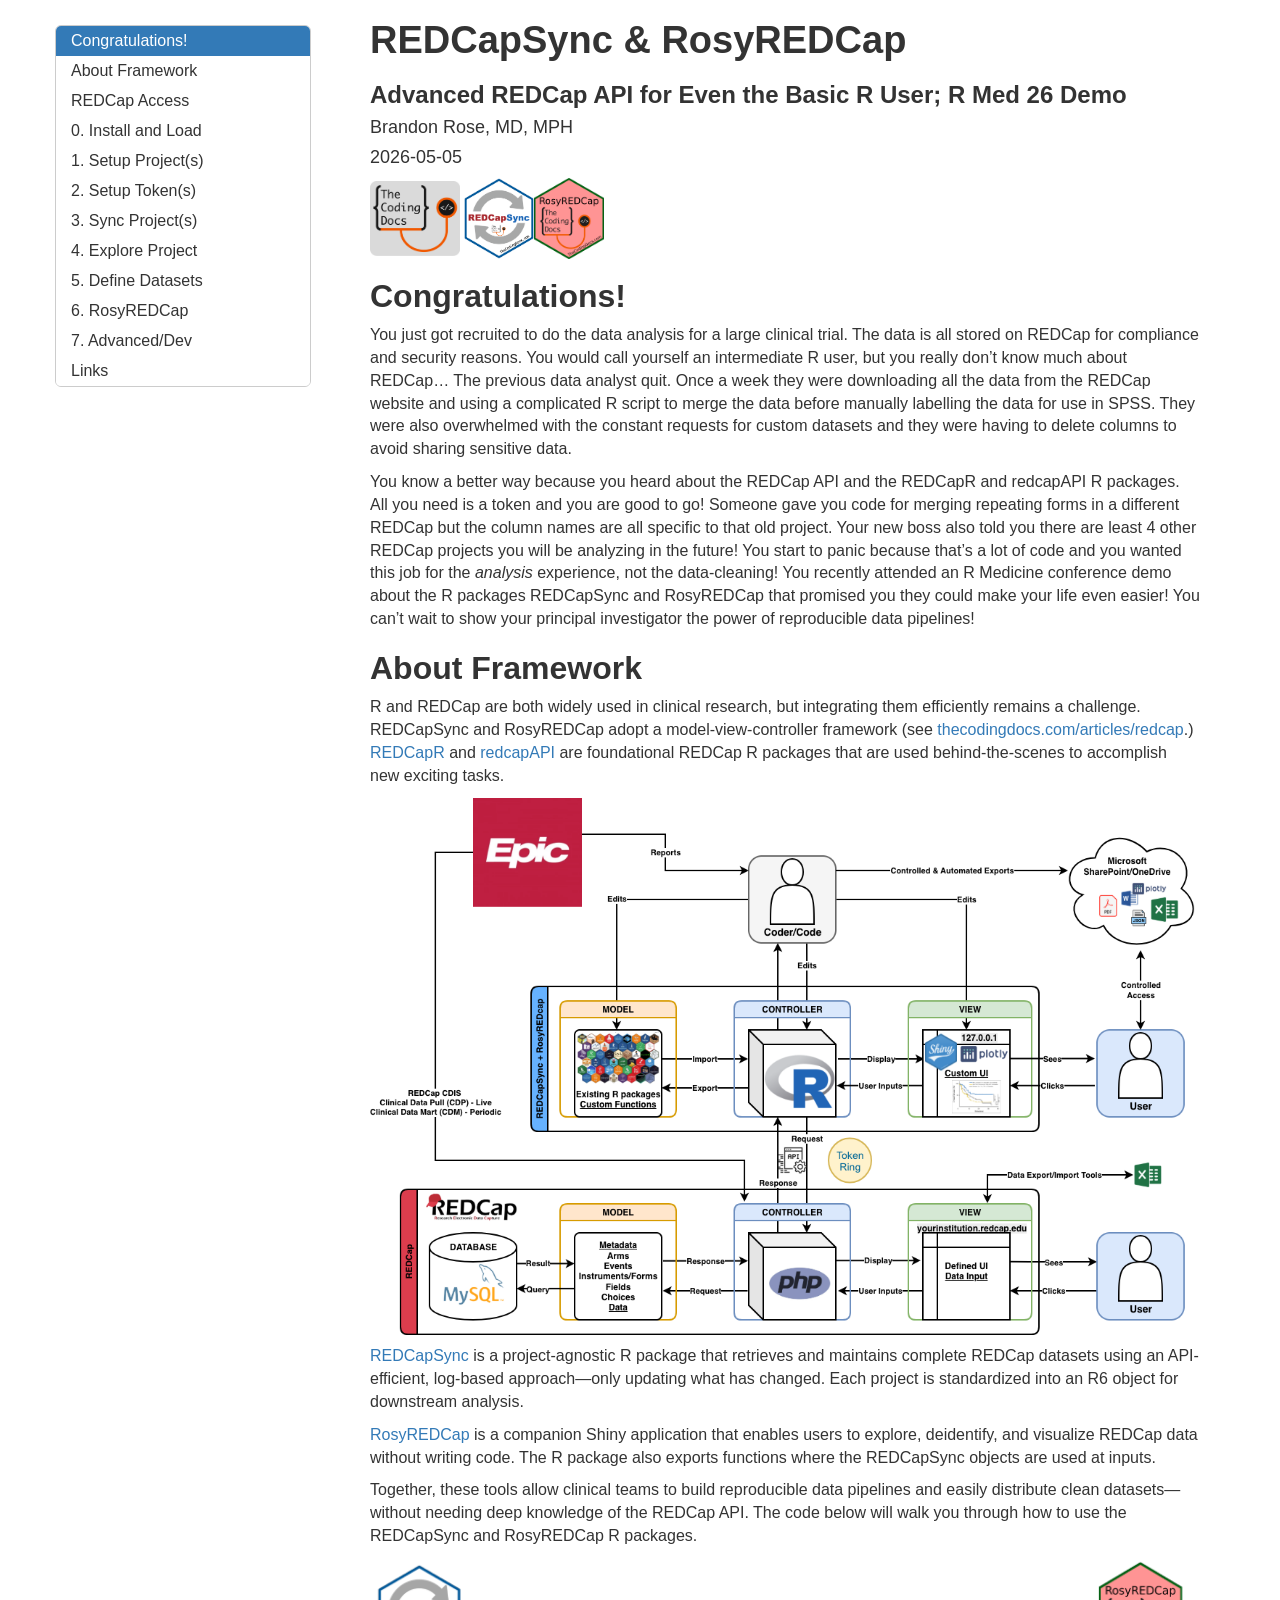
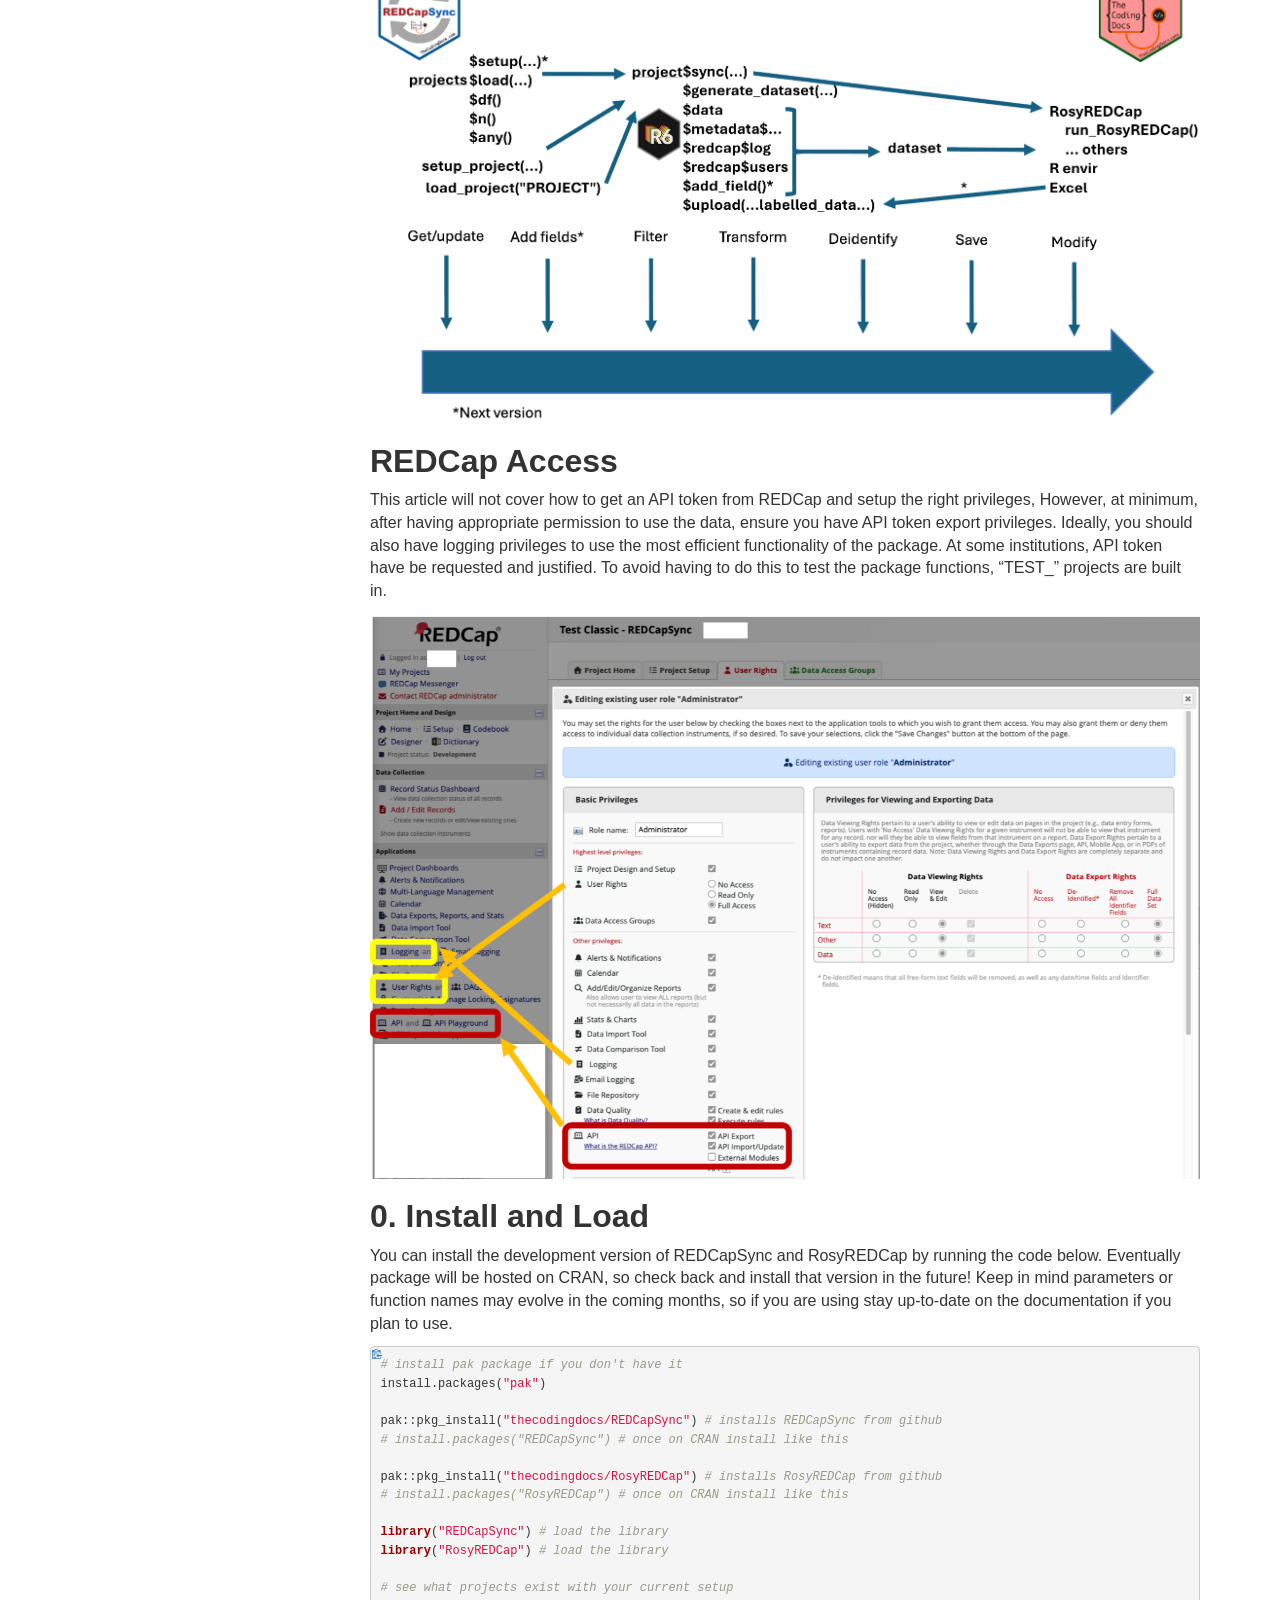
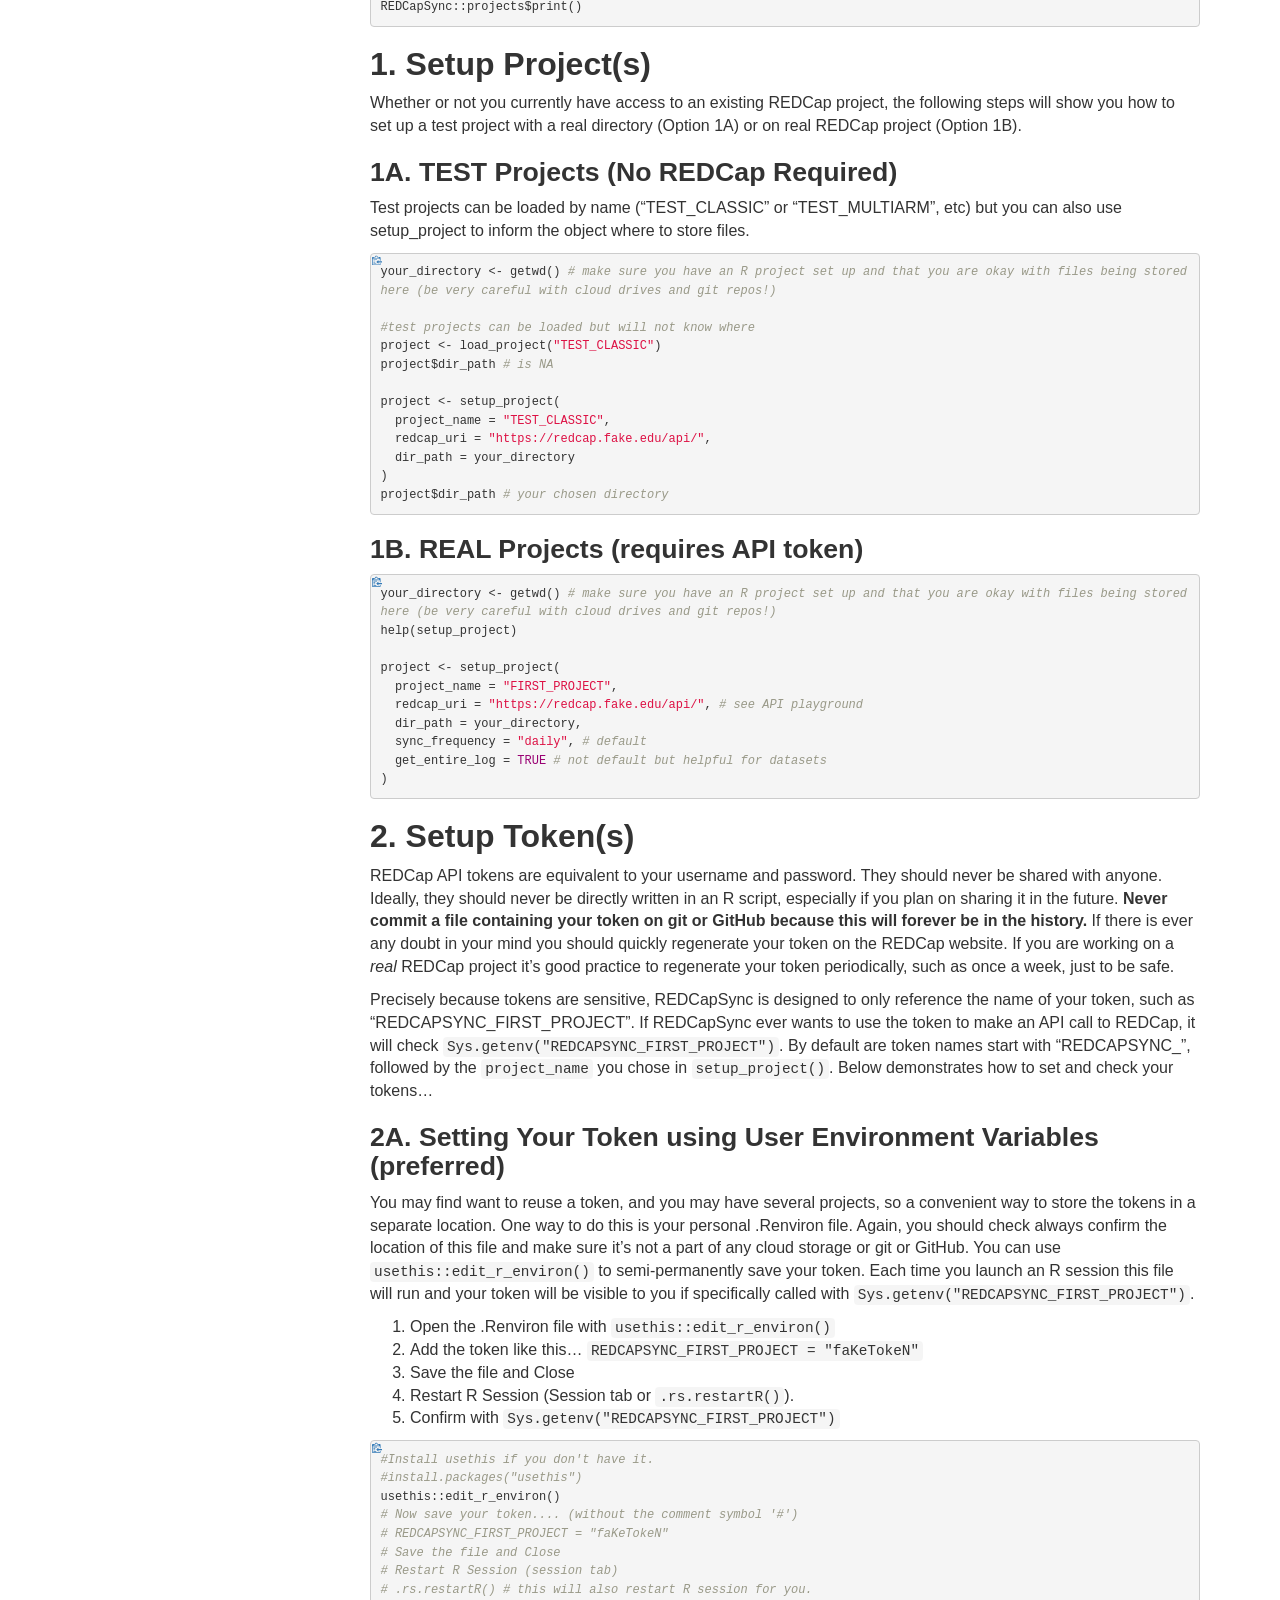
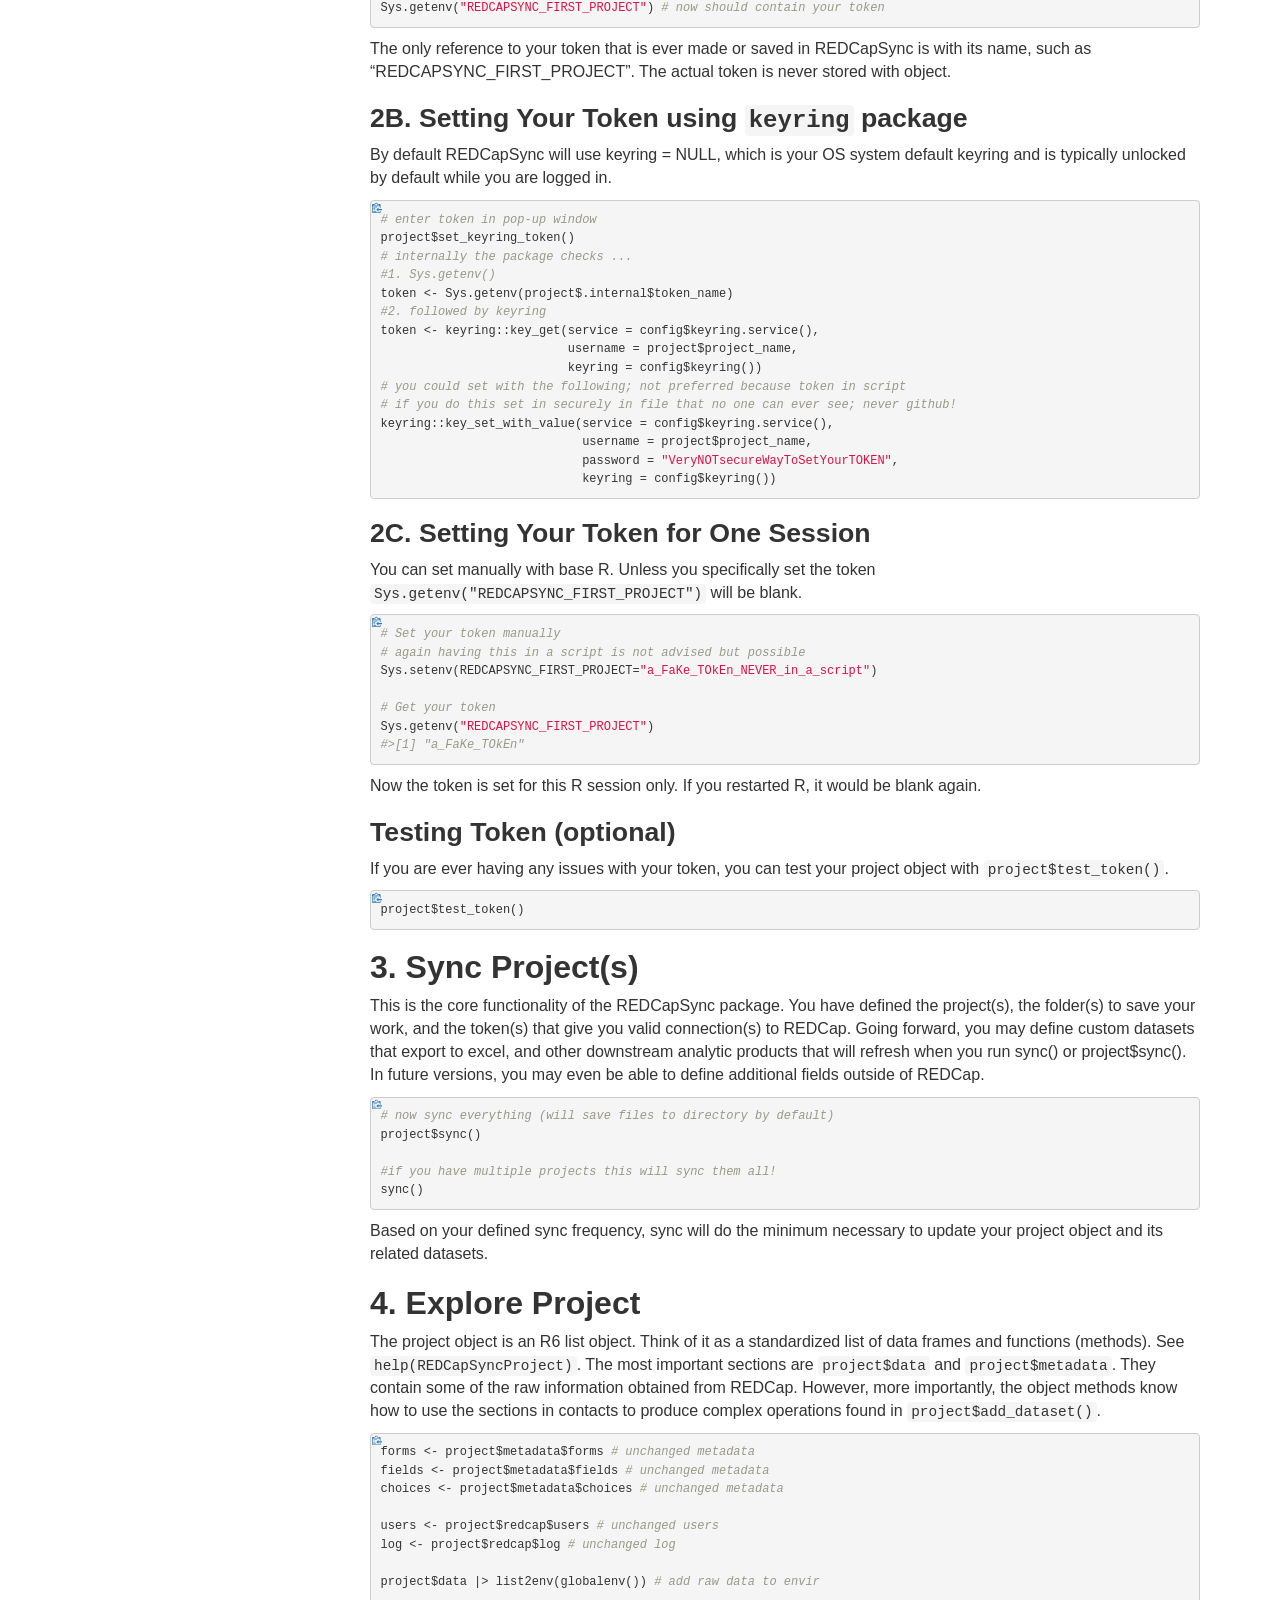
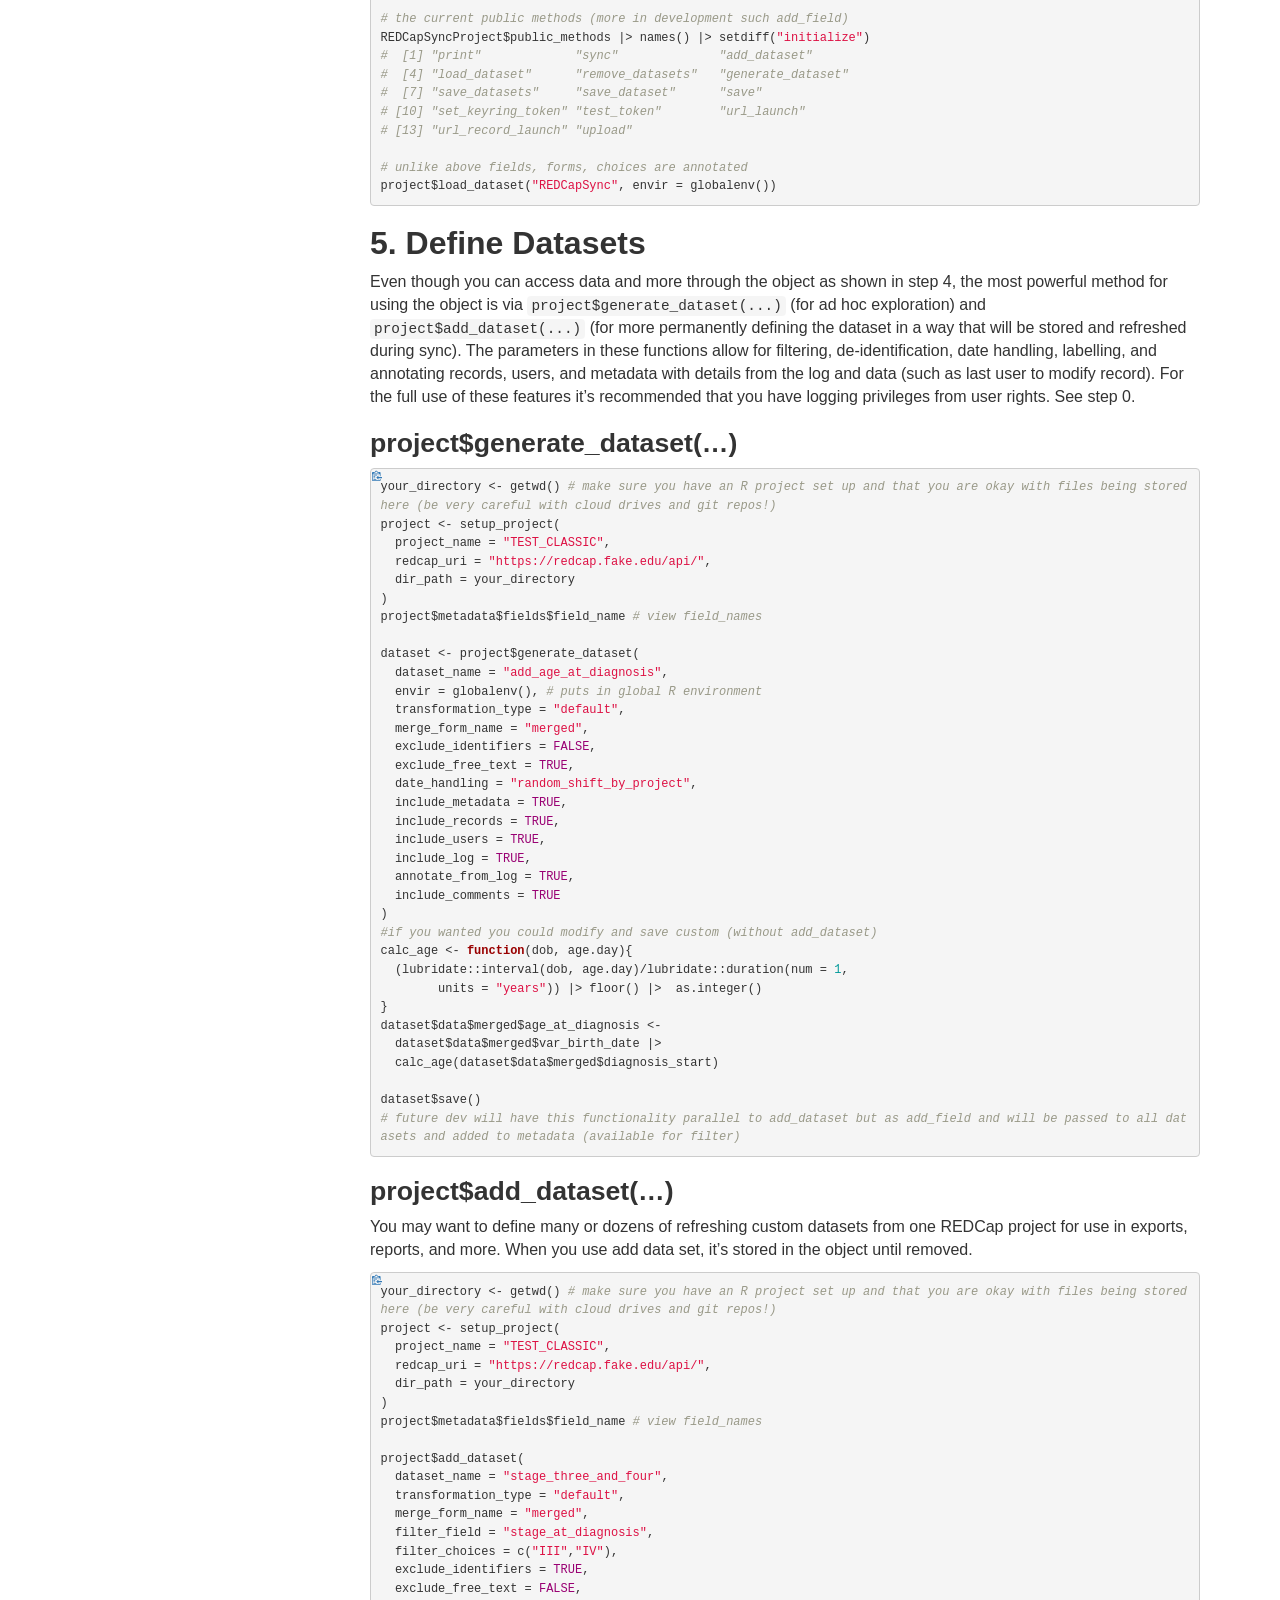
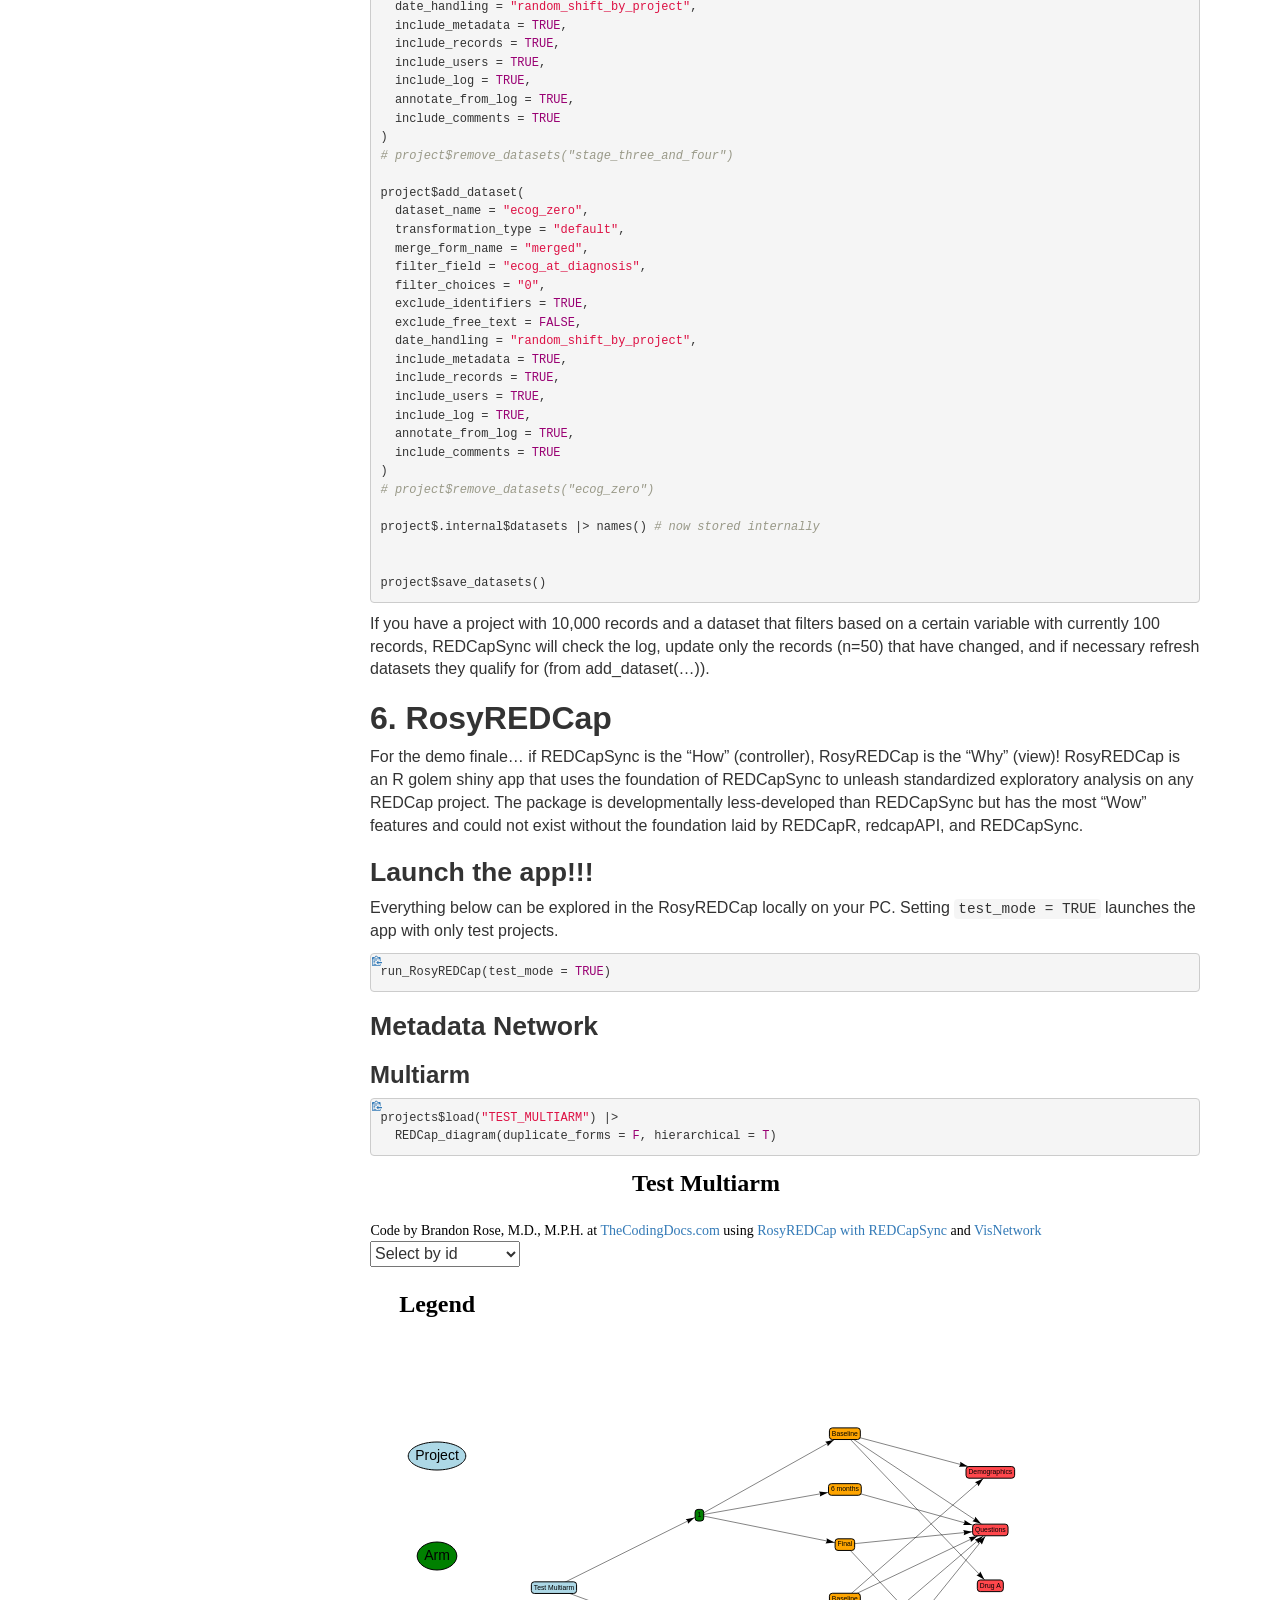
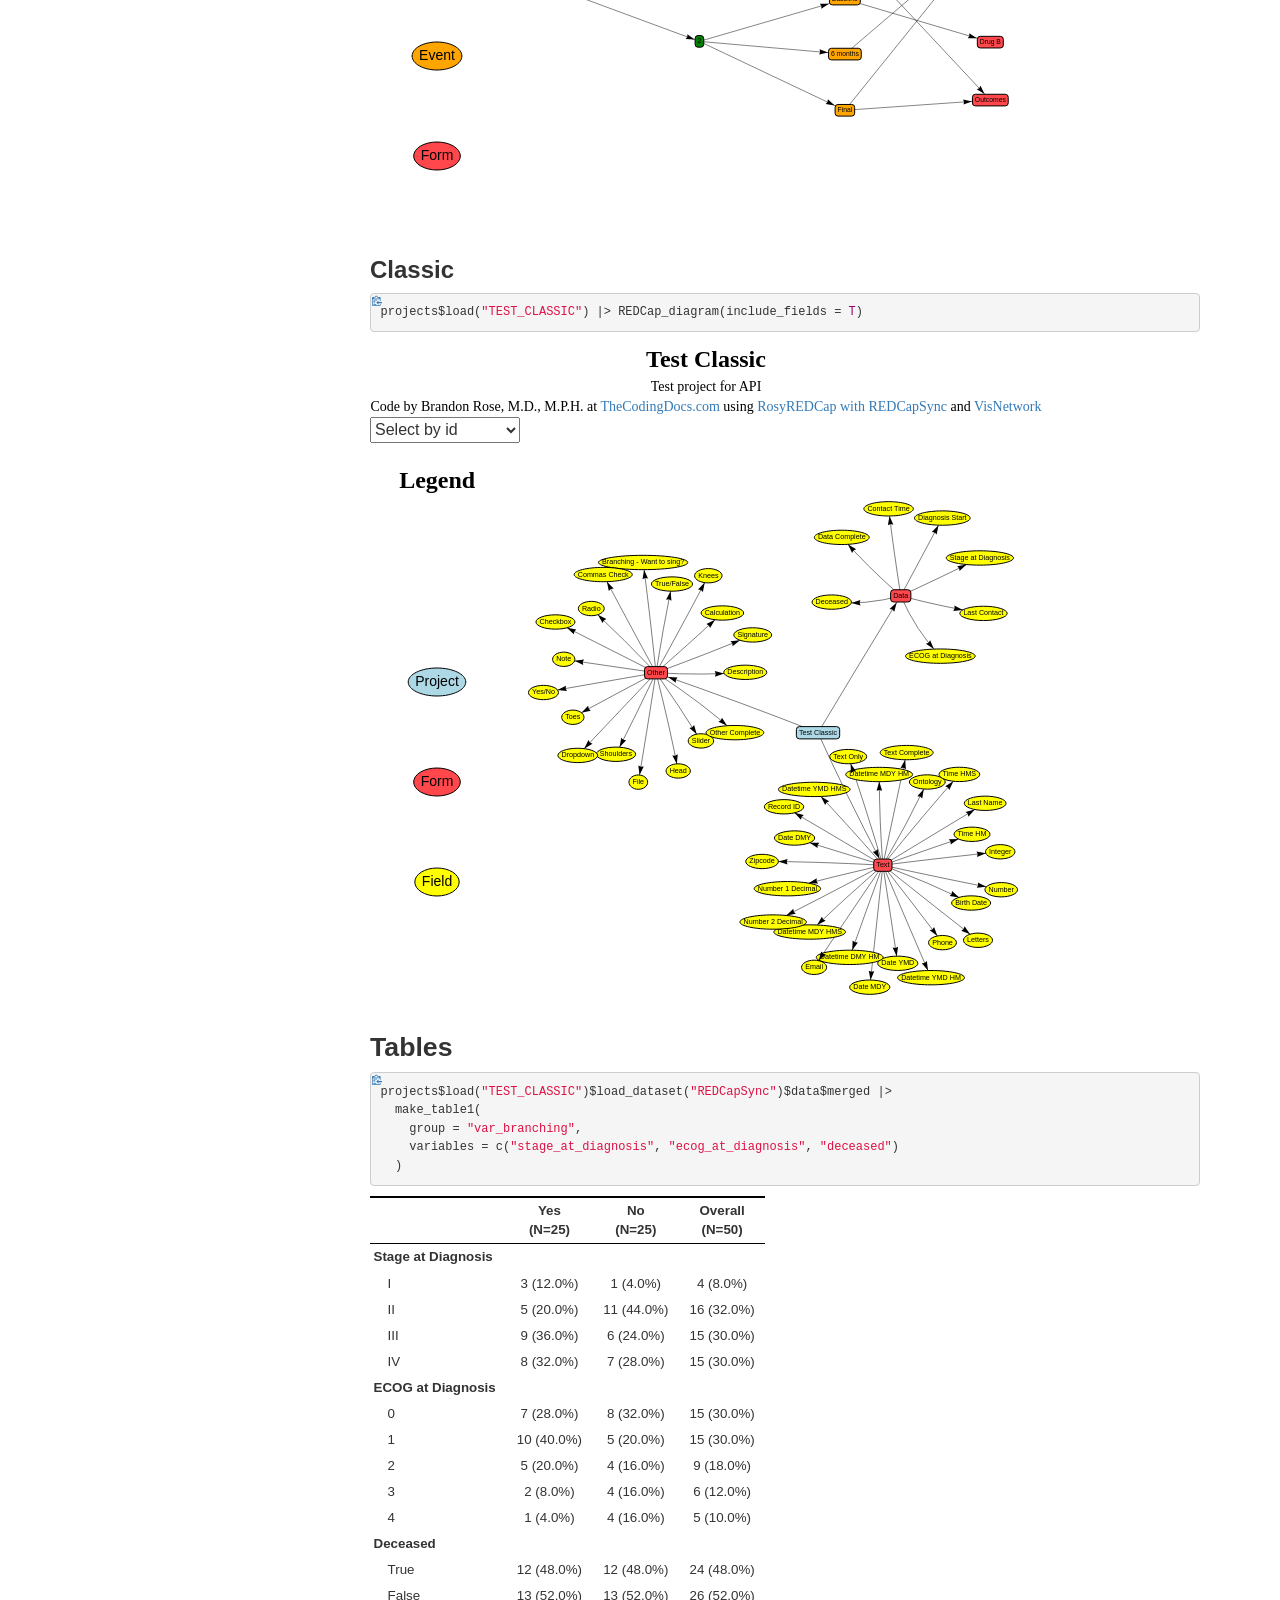
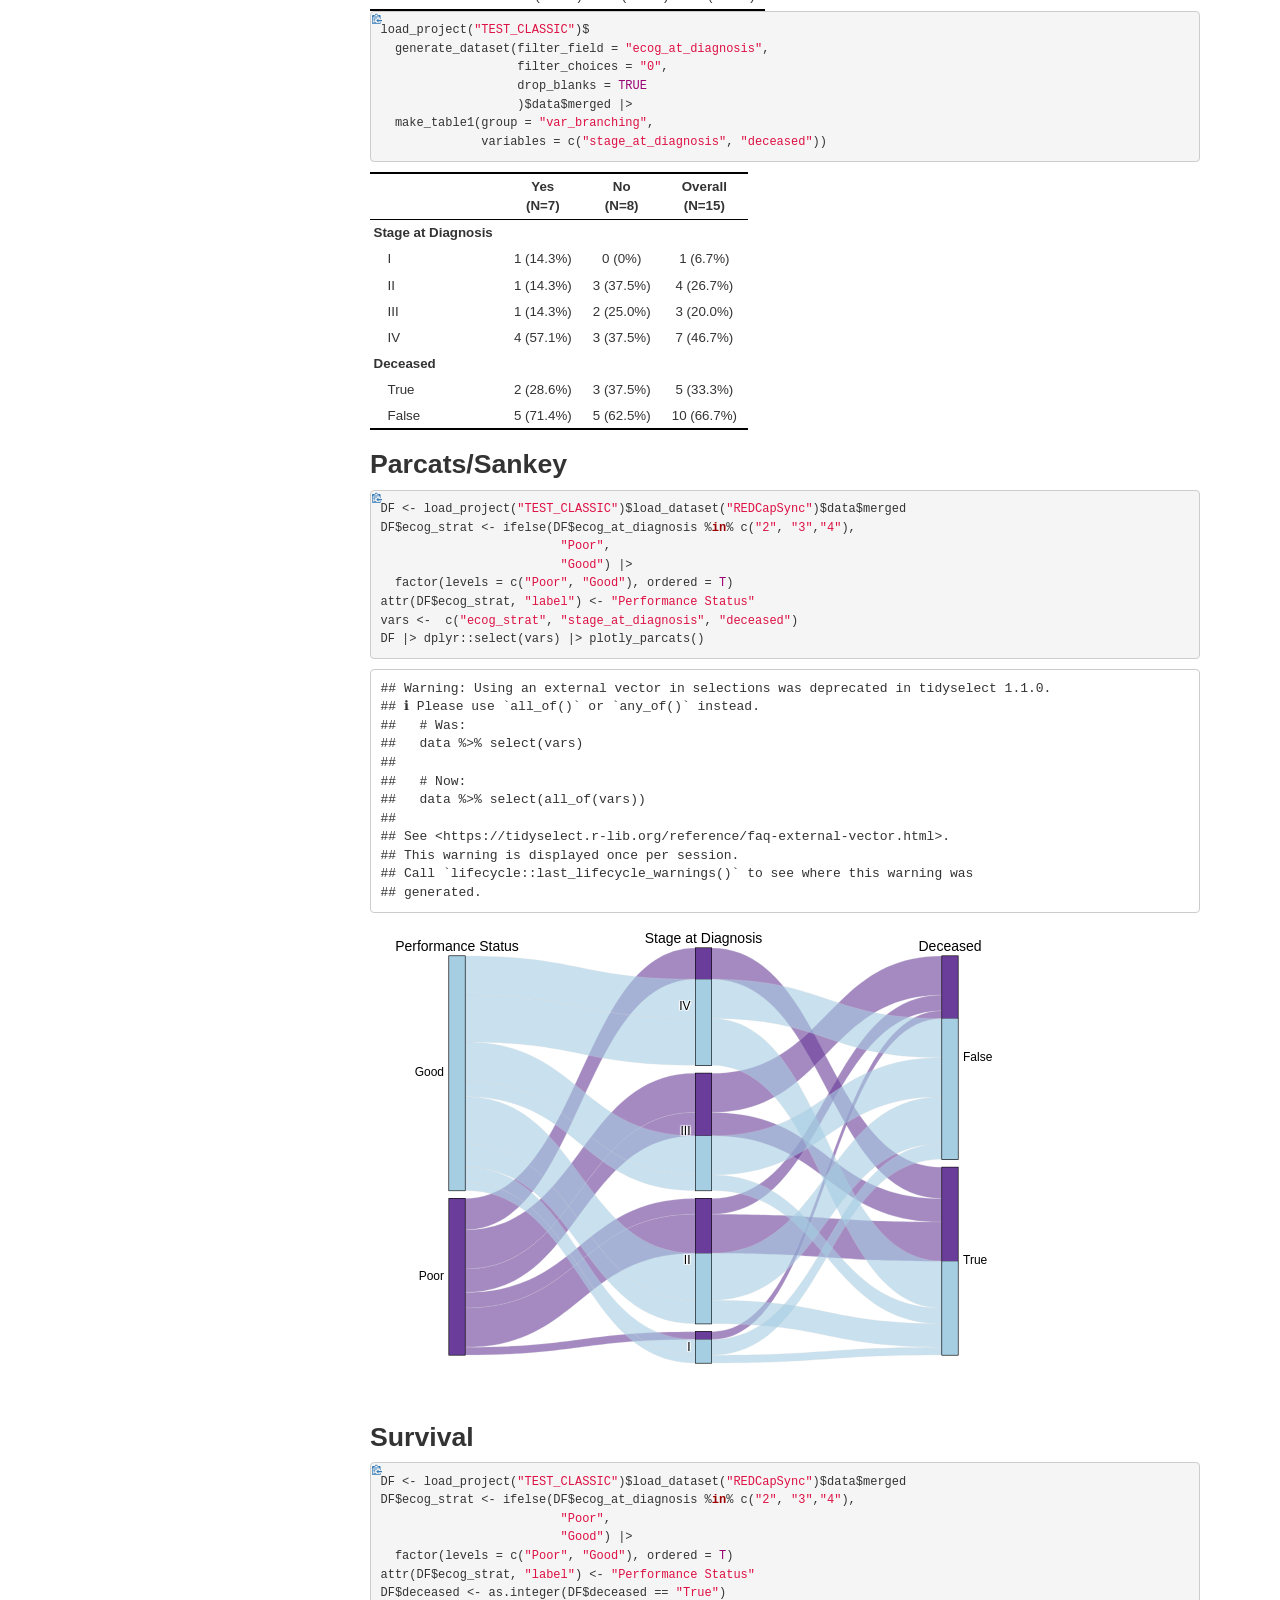
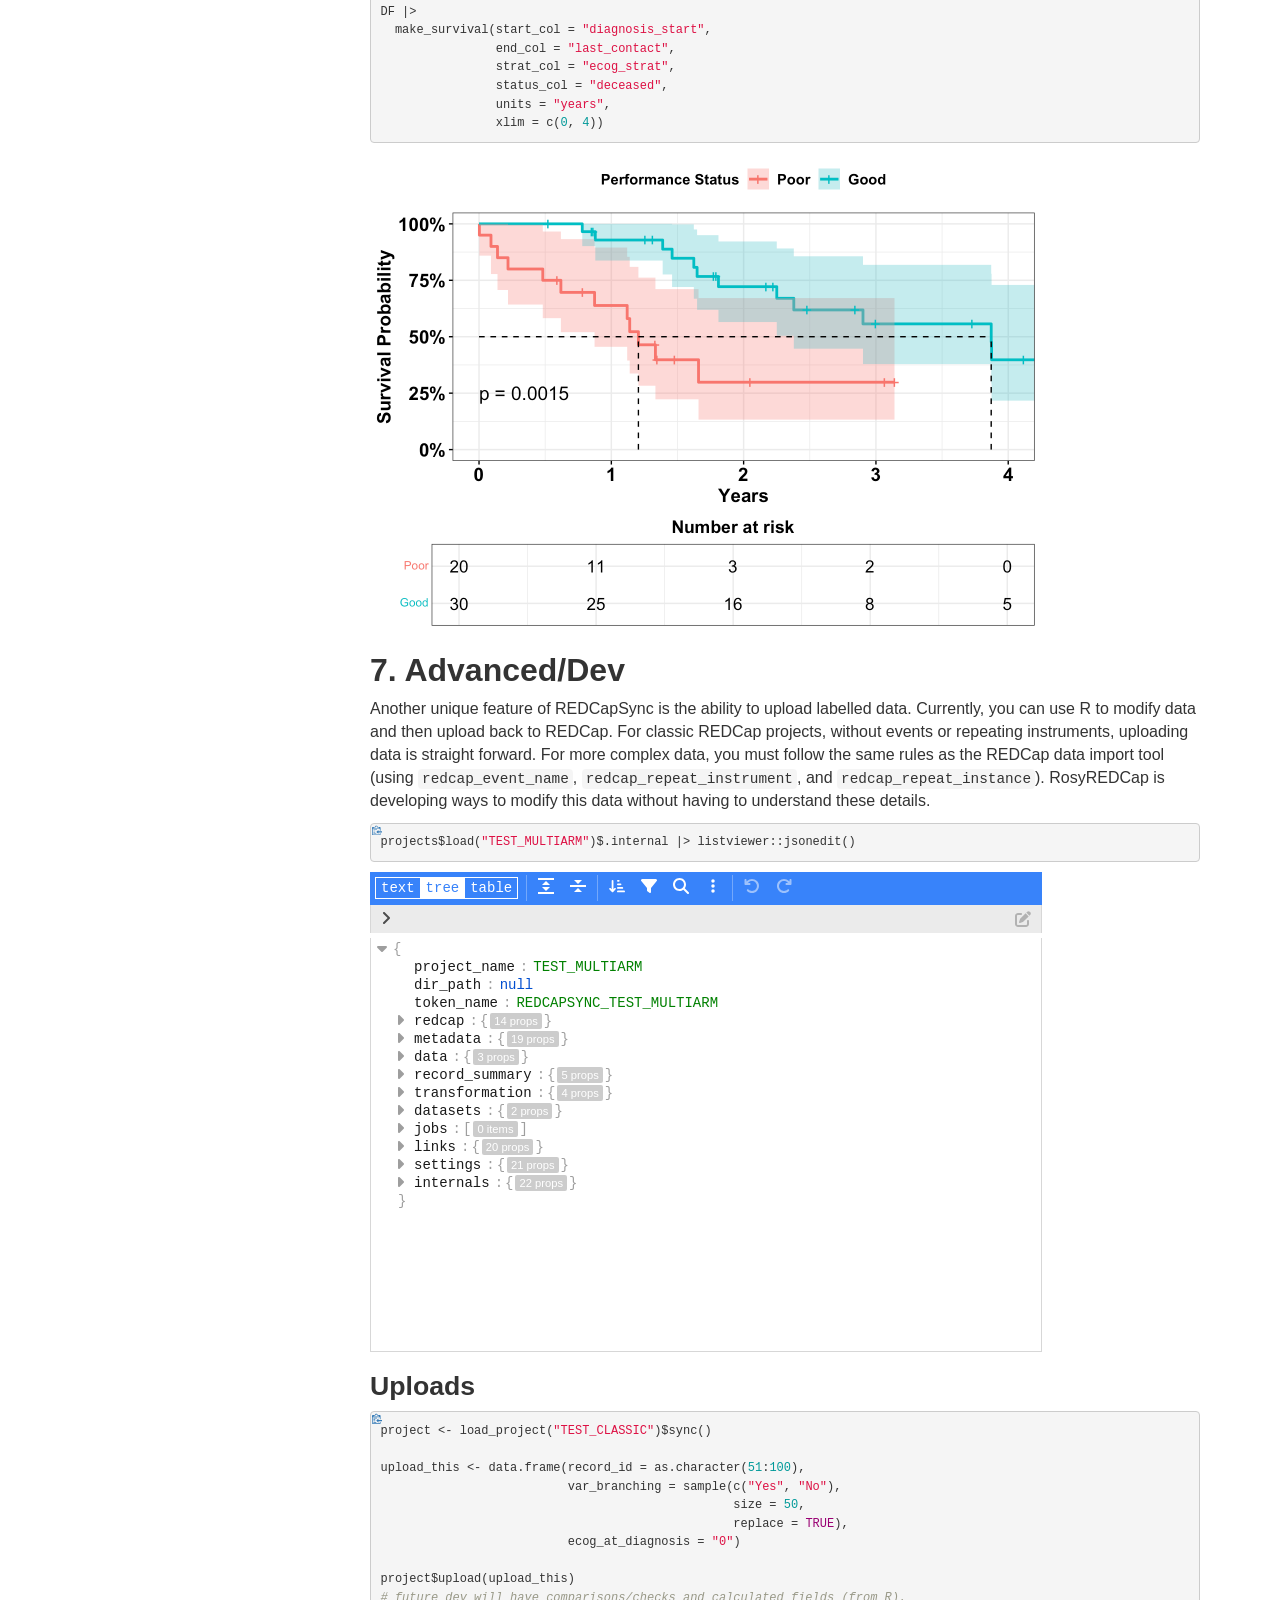
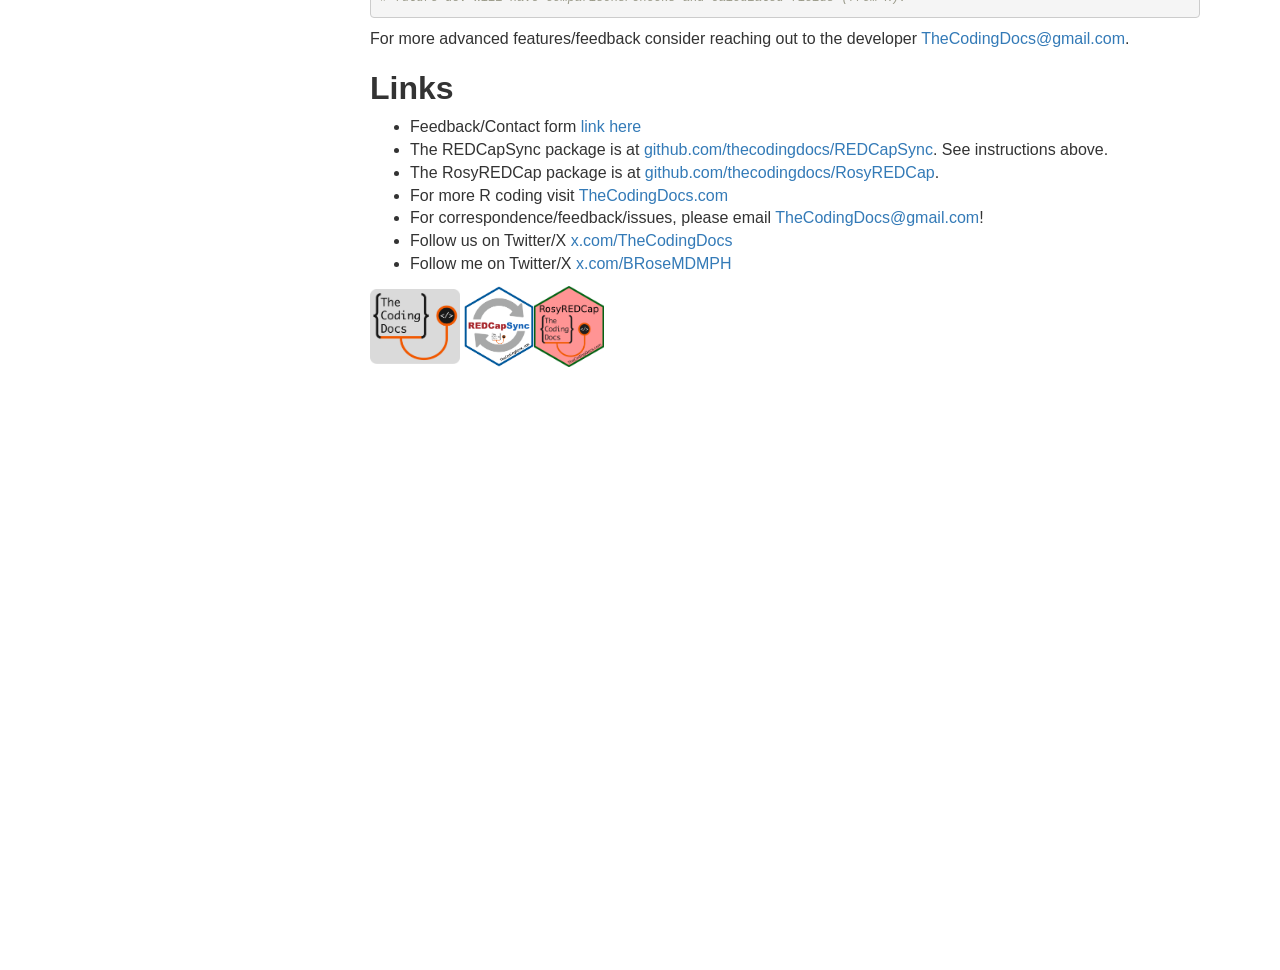
==== index.html @ cb9d958f "dev" ====
<!DOCTYPE html>

<html>

<head>

<meta charset="utf-8" />
<meta name="generator" content="pandoc" />
<meta http-equiv="X-UA-Compatible" content="IE=EDGE" />


<meta name="author" content="Brandon Rose, MD, MPH" />

<meta name="date" content="2026-05-05" />

<title>REDCapSync &amp; RosyREDCap</title>

<script>// Pandoc 2.9 adds attributes on both header and div. We remove the former (to
// be compatible with the behavior of Pandoc < 2.8).
document.addEventListener('DOMContentLoaded', function(e) {
  var hs = document.querySelectorAll("div.section[class*='level'] > :first-child");
  var i, h, a;
  for (i = 0; i < hs.length; i++) {
    h = hs[i];
    if (!/^h[1-6]$/i.test(h.tagName)) continue;  // it should be a header h1-h6
    a = h.attributes;
    while (a.length > 0) h.removeAttribute(a[0].name);
  }
});
</script>
<script>/*! jQuery v3.6.0 | (c) OpenJS Foundation and other contributors | jquery.org/license */
!function(e,t){"use strict";"object"==typeof module&&"object"==typeof module.exports?module.exports=e.document?t(e,!0):function(e){if(!e.document)throw new Error("jQuery requires a window with a document");return t(e)}:t(e)}("undefined"!=typeof window?window:this,function(C,e){"use strict";var t=[],r=Object.getPrototypeOf,s=t.slice,g=t.flat?function(e){return t.flat.call(e)}:function(e){return t.concat.apply([],e)},u=t.push,i=t.indexOf,n={},o=n.toString,v=n.hasOwnProperty,a=v.toString,l=a.call(Object),y={},m=function(e){return"function"==typeof e&&"number"!=typeof e.nodeType&&"function"!=typeof e.item},x=function(e){return null!=e&&e===e.window},E=C.document,c={type:!0,src:!0,nonce:!0,noModule:!0};function b(e,t,n){var r,i,o=(n=n||E).createElement("script");if(o.text=e,t)for(r in c)(i=t[r]||t.getAttribute&&t.getAttribute(r))&&o.setAttribute(r,i);n.head.appendChild(o).parentNode.removeChild(o)}function w(e){return null==e?e+"":"object"==typeof e||"function"==typeof e?n[o.call(e)]||"object":typeof e}var f="3.6.0",S=function(e,t){return new S.fn.init(e,t)};function p(e){var t=!!e&&"length"in e&&e.length,n=w(e);return!m(e)&&!x(e)&&("array"===n||0===t||"number"==typeof t&&0<t&&t-1 in e)}S.fn=S.prototype={jquery:f,constructor:S,length:0,toArray:function(){return s.call(this)},get:function(e){return null==e?s.call(this):e<0?this[e+this.length]:this[e]},pushStack:function(e){var t=S.merge(this.constructor(),e);return t.prevObject=this,t},each:function(e){return S.each(this,e)},map:function(n){return this.pushStack(S.map(this,function(e,t){return n.call(e,t,e)}))},slice:function(){return this.pushStack(s.apply(this,arguments))},first:function(){return this.eq(0)},last:function(){return this.eq(-1)},even:function(){return this.pushStack(S.grep(this,function(e,t){return(t+1)%2}))},odd:function(){return this.pushStack(S.grep(this,function(e,t){return t%2}))},eq:function(e){var t=this.length,n=+e+(e<0?t:0);return this.pushStack(0<=n&&n<t?[this[n]]:[])},end:function(){return this.prevObject||this.constructor()},push:u,sort:t.sort,splice:t.splice},S.extend=S.fn.extend=function(){var e,t,n,r,i,o,a=arguments[0]||{},s=1,u=arguments.length,l=!1;for("boolean"==typeof a&&(l=a,a=arguments[s]||{},s++),"object"==typeof a||m(a)||(a={}),s===u&&(a=this,s--);s<u;s++)if(null!=(e=arguments[s]))for(t in e)r=e[t],"__proto__"!==t&&a!==r&&(l&&r&&(S.isPlainObject(r)||(i=Array.isArray(r)))?(n=a[t],o=i&&!Array.isArray(n)?[]:i||S.isPlainObject(n)?n:{},i=!1,a[t]=S.extend(l,o,r)):void 0!==r&&(a[t]=r));return a},S.extend({expando:"jQuery"+(f+Math.random()).replace(/\D/g,""),isReady:!0,error:function(e){throw new Error(e)},noop:function(){},isPlainObject:function(e){var t,n;return!(!e||"[object Object]"!==o.call(e))&&(!(t=r(e))||"function"==typeof(n=v.call(t,"constructor")&&t.constructor)&&a.call(n)===l)},isEmptyObject:function(e){var t;for(t in e)return!1;return!0},globalEval:function(e,t,n){b(e,{nonce:t&&t.nonce},n)},each:function(e,t){var n,r=0;if(p(e)){for(n=e.length;r<n;r++)if(!1===t.call(e[r],r,e[r]))break}else for(r in e)if(!1===t.call(e[r],r,e[r]))break;return e},makeArray:function(e,t){var n=t||[];return null!=e&&(p(Object(e))?S.merge(n,"string"==typeof e?[e]:e):u.call(n,e)),n},inArray:function(e,t,n){return null==t?-1:i.call(t,e,n)},merge:function(e,t){for(var n=+t.length,r=0,i=e.length;r<n;r++)e[i++]=t[r];return e.length=i,e},grep:function(e,t,n){for(var r=[],i=0,o=e.length,a=!n;i<o;i++)!t(e[i],i)!==a&&r.push(e[i]);return r},map:function(e,t,n){var r,i,o=0,a=[];if(p(e))for(r=e.length;o<r;o++)null!=(i=t(e[o],o,n))&&a.push(i);else for(o in e)null!=(i=t(e[o],o,n))&&a.push(i);return g(a)},guid:1,support:y}),"function"==typeof Symbol&&(S.fn[Symbol.iterator]=t[Symbol.iterator]),S.each("Boolean Number String Function Array Date RegExp Object Error Symbol".split(" "),function(e,t){n["[object "+t+"]"]=t.toLowerCase()});var d=function(n){var e,d,b,o,i,h,f,g,w,u,l,T,C,a,E,v,s,c,y,S="sizzle"+1*new Date,p=n.document,k=0,r=0,m=ue(),x=ue(),A=ue(),N=ue(),j=function(e,t){return e===t&&(l=!0),0},D={}.hasOwnProperty,t=[],q=t.pop,L=t.push,H=t.push,O=t.slice,P=function(e,t){for(var n=0,r=e.length;n<r;n++)if(e[n]===t)return n;return-1},R="checked|selected|async|autofocus|autoplay|controls|defer|disabled|hidden|ismap|loop|multiple|open|readonly|required|scoped",M="[\\x20\\t\\r\\n\\f]",I="(?:\\\\[\\da-fA-F]{1,6}"+M+"?|\\\\[^\\r\\n\\f]|[\\w-]|[^\0-\\x7f])+",W="\\["+M+"*("+I+")(?:"+M+"*([*^$|!~]?=)"+M+"*(?:'((?:\\\\.|[^\\\\'])*)'|\"((?:\\\\.|[^\\\\\"])*)\"|("+I+"))|)"+M+"*\\]",F=":("+I+")(?:\\((('((?:\\\\.|[^\\\\'])*)'|\"((?:\\\\.|[^\\\\\"])*)\")|((?:\\\\.|[^\\\\()[\\]]|"+W+")*)|.*)\\)|)",B=new RegExp(M+"+","g"),$=new RegExp("^"+M+"+|((?:^|[^\\\\])(?:\\\\.)*)"+M+"+$","g"),_=new RegExp("^"+M+"*,"+M+"*"),z=new RegExp("^"+M+"*([>+~]|"+M+")"+M+"*"),U=new RegExp(M+"|>"),X=new RegExp(F),V=new RegExp("^"+I+"$"),G={ID:new RegExp("^#("+I+")"),CLASS:new RegExp("^\\.("+I+")"),TAG:new RegExp("^("+I+"|[*])"),ATTR:new RegExp("^"+W),PSEUDO:new RegExp("^"+F),CHILD:new RegExp("^:(only|first|last|nth|nth-last)-(child|of-type)(?:\\("+M+"*(even|odd|(([+-]|)(\\d*)n|)"+M+"*(?:([+-]|)"+M+"*(\\d+)|))"+M+"*\\)|)","i"),bool:new RegExp("^(?:"+R+")$","i"),needsContext:new RegExp("^"+M+"*[>+~]|:(even|odd|eq|gt|lt|nth|first|last)(?:\\("+M+"*((?:-\\d)?\\d*)"+M+"*\\)|)(?=[^-]|$)","i")},Y=/HTML$/i,Q=/^(?:input|select|textarea|button)$/i,J=/^h\d$/i,K=/^[^{]+\{\s*\[native \w/,Z=/^(?:#([\w-]+)|(\w+)|\.([\w-]+))$/,ee=/[+~]/,te=new RegExp("\\\\[\\da-fA-F]{1,6}"+M+"?|\\\\([^\\r\\n\\f])","g"),ne=function(e,t){var n="0x"+e.slice(1)-65536;return t||(n<0?String.fromCharCode(n+65536):String.fromCharCode(n>>10|55296,1023&n|56320))},re=/([\0-\x1f\x7f]|^-?\d)|^-$|[^\0-\x1f\x7f-\uFFFF\w-]/g,ie=function(e,t){return t?"\0"===e?"\ufffd":e.slice(0,-1)+"\\"+e.charCodeAt(e.length-1).toString(16)+" ":"\\"+e},oe=function(){T()},ae=be(function(e){return!0===e.disabled&&"fieldset"===e.nodeName.toLowerCase()},{dir:"parentNode",next:"legend"});try{H.apply(t=O.call(p.childNodes),p.childNodes),t[p.childNodes.length].nodeType}catch(e){H={apply:t.length?function(e,t){L.apply(e,O.call(t))}:function(e,t){var n=e.length,r=0;while(e[n++]=t[r++]);e.length=n-1}}}function se(t,e,n,r){var i,o,a,s,u,l,c,f=e&&e.ownerDocument,p=e?e.nodeType:9;if(n=n||[],"string"!=typeof t||!t||1!==p&&9!==p&&11!==p)return n;if(!r&&(T(e),e=e||C,E)){if(11!==p&&(u=Z.exec(t)))if(i=u[1]){if(9===p){if(!(a=e.getElementById(i)))return n;if(a.id===i)return n.push(a),n}else if(f&&(a=f.getElementById(i))&&y(e,a)&&a.id===i)return n.push(a),n}else{if(u[2])return H.apply(n,e.getElementsByTagName(t)),n;if((i=u[3])&&d.getElementsByClassName&&e.getElementsByClassName)return H.apply(n,e.getElementsByClassName(i)),n}if(d.qsa&&!N[t+" "]&&(!v||!v.test(t))&&(1!==p||"object"!==e.nodeName.toLowerCase())){if(c=t,f=e,1===p&&(U.test(t)||z.test(t))){(f=ee.test(t)&&ye(e.parentNode)||e)===e&&d.scope||((s=e.getAttribute("id"))?s=s.replace(re,ie):e.setAttribute("id",s=S)),o=(l=h(t)).length;while(o--)l[o]=(s?"#"+s:":scope")+" "+xe(l[o]);c=l.join(",")}try{return H.apply(n,f.querySelectorAll(c)),n}catch(e){N(t,!0)}finally{s===S&&e.removeAttribute("id")}}}return g(t.replace($,"$1"),e,n,r)}function ue(){var r=[];return function e(t,n){return r.push(t+" ")>b.cacheLength&&delete e[r.shift()],e[t+" "]=n}}function le(e){return e[S]=!0,e}function ce(e){var t=C.createElement("fieldset");try{return!!e(t)}catch(e){return!1}finally{t.parentNode&&t.parentNode.removeChild(t),t=null}}function fe(e,t){var n=e.split("|"),r=n.length;while(r--)b.attrHandle[n[r]]=t}function pe(e,t){var n=t&&e,r=n&&1===e.nodeType&&1===t.nodeType&&e.sourceIndex-t.sourceIndex;if(r)return r;if(n)while(n=n.nextSibling)if(n===t)return-1;return e?1:-1}function de(t){return function(e){return"input"===e.nodeName.toLowerCase()&&e.type===t}}function he(n){return function(e){var t=e.nodeName.toLowerCase();return("input"===t||"button"===t)&&e.type===n}}function ge(t){return function(e){return"form"in e?e.parentNode&&!1===e.disabled?"label"in e?"label"in e.parentNode?e.parentNode.disabled===t:e.disabled===t:e.isDisabled===t||e.isDisabled!==!t&&ae(e)===t:e.disabled===t:"label"in e&&e.disabled===t}}function ve(a){return le(function(o){return o=+o,le(function(e,t){var n,r=a([],e.length,o),i=r.length;while(i--)e[n=r[i]]&&(e[n]=!(t[n]=e[n]))})})}function ye(e){return e&&"undefined"!=typeof e.getElementsByTagName&&e}for(e in d=se.support={},i=se.isXML=function(e){var t=e&&e.namespaceURI,n=e&&(e.ownerDocument||e).documentElement;return!Y.test(t||n&&n.nodeName||"HTML")},T=se.setDocument=function(e){var t,n,r=e?e.ownerDocument||e:p;return r!=C&&9===r.nodeType&&r.documentElement&&(a=(C=r).documentElement,E=!i(C),p!=C&&(n=C.defaultView)&&n.top!==n&&(n.addEventListener?n.addEventListener("unload",oe,!1):n.attachEvent&&n.attachEvent("onunload",oe)),d.scope=ce(function(e){return a.appendChild(e).appendChild(C.createElement("div")),"undefined"!=typeof e.querySelectorAll&&!e.querySelectorAll(":scope fieldset div").length}),d.attributes=ce(function(e){return e.className="i",!e.getAttribute("className")}),d.getElementsByTagName=ce(function(e){return e.appendChild(C.createComment("")),!e.getElementsByTagName("*").length}),d.getElementsByClassName=K.test(C.getElementsByClassName),d.getById=ce(function(e){return a.appendChild(e).id=S,!C.getElementsByName||!C.getElementsByName(S).length}),d.getById?(b.filter.ID=function(e){var t=e.replace(te,ne);return function(e){return e.getAttribute("id")===t}},b.find.ID=function(e,t){if("undefined"!=typeof t.getElementById&&E){var n=t.getElementById(e);return n?[n]:[]}}):(b.filter.ID=function(e){var n=e.replace(te,ne);return function(e){var t="undefined"!=typeof e.getAttributeNode&&e.getAttributeNode("id");return t&&t.value===n}},b.find.ID=function(e,t){if("undefined"!=typeof t.getElementById&&E){var n,r,i,o=t.getElementById(e);if(o){if((n=o.getAttributeNode("id"))&&n.value===e)return[o];i=t.getElementsByName(e),r=0;while(o=i[r++])if((n=o.getAttributeNode("id"))&&n.value===e)return[o]}return[]}}),b.find.TAG=d.getElementsByTagName?function(e,t){return"undefined"!=typeof t.getElementsByTagName?t.getElementsByTagName(e):d.qsa?t.querySelectorAll(e):void 0}:function(e,t){var n,r=[],i=0,o=t.getElementsByTagName(e);if("*"===e){while(n=o[i++])1===n.nodeType&&r.push(n);return r}return o},b.find.CLASS=d.getElementsByClassName&&function(e,t){if("undefined"!=typeof t.getElementsByClassName&&E)return t.getElementsByClassName(e)},s=[],v=[],(d.qsa=K.test(C.querySelectorAll))&&(ce(function(e){var t;a.appendChild(e).innerHTML="<a id='"+S+"'></a><select id='"+S+"-\r\\' msallowcapture=''><option selected=''></option></select>",e.querySelectorAll("[msallowcapture^='']").length&&v.push("[*^$]="+M+"*(?:''|\"\")"),e.querySelectorAll("[selected]").length||v.push("\\["+M+"*(?:value|"+R+")"),e.querySelectorAll("[id~="+S+"-]").length||v.push("~="),(t=C.createElement("input")).setAttribute("name",""),e.appendChild(t),e.querySelectorAll("[name='']").length||v.push("\\["+M+"*name"+M+"*="+M+"*(?:''|\"\")"),e.querySelectorAll(":checked").length||v.push(":checked"),e.querySelectorAll("a#"+S+"+*").length||v.push(".#.+[+~]"),e.querySelectorAll("\\\f"),v.push("[\\r\\n\\f]")}),ce(function(e){e.innerHTML="<a href='' disabled='disabled'></a><select disabled='disabled'><option/></select>";var t=C.createElement("input");t.setAttribute("type","hidden"),e.appendChild(t).setAttribute("name","D"),e.querySelectorAll("[name=d]").length&&v.push("name"+M+"*[*^$|!~]?="),2!==e.querySelectorAll(":enabled").length&&v.push(":enabled",":disabled"),a.appendChild(e).disabled=!0,2!==e.querySelectorAll(":disabled").length&&v.push(":enabled",":disabled"),e.querySelectorAll("*,:x"),v.push(",.*:")})),(d.matchesSelector=K.test(c=a.matches||a.webkitMatchesSelector||a.mozMatchesSelector||a.oMatchesSelector||a.msMatchesSelector))&&ce(function(e){d.disconnectedMatch=c.call(e,"*"),c.call(e,"[s!='']:x"),s.push("!=",F)}),v=v.length&&new RegExp(v.join("|")),s=s.length&&new RegExp(s.join("|")),t=K.test(a.compareDocumentPosition),y=t||K.test(a.contains)?function(e,t){var n=9===e.nodeType?e.documentElement:e,r=t&&t.parentNode;return e===r||!(!r||1!==r.nodeType||!(n.contains?n.contains(r):e.compareDocumentPosition&&16&e.compareDocumentPosition(r)))}:function(e,t){if(t)while(t=t.parentNode)if(t===e)return!0;return!1},j=t?function(e,t){if(e===t)return l=!0,0;var n=!e.compareDocumentPosition-!t.compareDocumentPosition;return n||(1&(n=(e.ownerDocument||e)==(t.ownerDocument||t)?e.compareDocumentPosition(t):1)||!d.sortDetached&&t.compareDocumentPosition(e)===n?e==C||e.ownerDocument==p&&y(p,e)?-1:t==C||t.ownerDocument==p&&y(p,t)?1:u?P(u,e)-P(u,t):0:4&n?-1:1)}:function(e,t){if(e===t)return l=!0,0;var n,r=0,i=e.parentNode,o=t.parentNode,a=[e],s=[t];if(!i||!o)return e==C?-1:t==C?1:i?-1:o?1:u?P(u,e)-P(u,t):0;if(i===o)return pe(e,t);n=e;while(n=n.parentNode)a.unshift(n);n=t;while(n=n.parentNode)s.unshift(n);while(a[r]===s[r])r++;return r?pe(a[r],s[r]):a[r]==p?-1:s[r]==p?1:0}),C},se.matches=function(e,t){return se(e,null,null,t)},se.matchesSelector=function(e,t){if(T(e),d.matchesSelector&&E&&!N[t+" "]&&(!s||!s.test(t))&&(!v||!v.test(t)))try{var n=c.call(e,t);if(n||d.disconnectedMatch||e.document&&11!==e.document.nodeType)return n}catch(e){N(t,!0)}return 0<se(t,C,null,[e]).length},se.contains=function(e,t){return(e.ownerDocument||e)!=C&&T(e),y(e,t)},se.attr=function(e,t){(e.ownerDocument||e)!=C&&T(e);var n=b.attrHandle[t.toLowerCase()],r=n&&D.call(b.attrHandle,t.toLowerCase())?n(e,t,!E):void 0;return void 0!==r?r:d.attributes||!E?e.getAttribute(t):(r=e.getAttributeNode(t))&&r.specified?r.value:null},se.escape=function(e){return(e+"").replace(re,ie)},se.error=function(e){throw new Error("Syntax error, unrecognized expression: "+e)},se.uniqueSort=function(e){var t,n=[],r=0,i=0;if(l=!d.detectDuplicates,u=!d.sortStable&&e.slice(0),e.sort(j),l){while(t=e[i++])t===e[i]&&(r=n.push(i));while(r--)e.splice(n[r],1)}return u=null,e},o=se.getText=function(e){var t,n="",r=0,i=e.nodeType;if(i){if(1===i||9===i||11===i){if("string"==typeof e.textContent)return e.textContent;for(e=e.firstChild;e;e=e.nextSibling)n+=o(e)}else if(3===i||4===i)return e.nodeValue}else while(t=e[r++])n+=o(t);return n},(b=se.selectors={cacheLength:50,createPseudo:le,match:G,attrHandle:{},find:{},relative:{">":{dir:"parentNode",first:!0}," ":{dir:"parentNode"},"+":{dir:"previousSibling",first:!0},"~":{dir:"previousSibling"}},preFilter:{ATTR:function(e){return e[1]=e[1].replace(te,ne),e[3]=(e[3]||e[4]||e[5]||"").replace(te,ne),"~="===e[2]&&(e[3]=" "+e[3]+" "),e.slice(0,4)},CHILD:function(e){return e[1]=e[1].toLowerCase(),"nth"===e[1].slice(0,3)?(e[3]||se.error(e[0]),e[4]=+(e[4]?e[5]+(e[6]||1):2*("even"===e[3]||"odd"===e[3])),e[5]=+(e[7]+e[8]||"odd"===e[3])):e[3]&&se.error(e[0]),e},PSEUDO:function(e){var t,n=!e[6]&&e[2];return G.CHILD.test(e[0])?null:(e[3]?e[2]=e[4]||e[5]||"":n&&X.test(n)&&(t=h(n,!0))&&(t=n.indexOf(")",n.length-t)-n.length)&&(e[0]=e[0].slice(0,t),e[2]=n.slice(0,t)),e.slice(0,3))}},filter:{TAG:function(e){var t=e.replace(te,ne).toLowerCase();return"*"===e?function(){return!0}:function(e){return e.nodeName&&e.nodeName.toLowerCase()===t}},CLASS:function(e){var t=m[e+" "];return t||(t=new RegExp("(^|"+M+")"+e+"("+M+"|$)"))&&m(e,function(e){return t.test("string"==typeof e.className&&e.className||"undefined"!=typeof e.getAttribute&&e.getAttribute("class")||"")})},ATTR:function(n,r,i){return function(e){var t=se.attr(e,n);return null==t?"!="===r:!r||(t+="","="===r?t===i:"!="===r?t!==i:"^="===r?i&&0===t.indexOf(i):"*="===r?i&&-1<t.indexOf(i):"$="===r?i&&t.slice(-i.length)===i:"~="===r?-1<(" "+t.replace(B," ")+" ").indexOf(i):"|="===r&&(t===i||t.slice(0,i.length+1)===i+"-"))}},CHILD:function(h,e,t,g,v){var y="nth"!==h.slice(0,3),m="last"!==h.slice(-4),x="of-type"===e;return 1===g&&0===v?function(e){return!!e.parentNode}:function(e,t,n){var r,i,o,a,s,u,l=y!==m?"nextSibling":"previousSibling",c=e.parentNode,f=x&&e.nodeName.toLowerCase(),p=!n&&!x,d=!1;if(c){if(y){while(l){a=e;while(a=a[l])if(x?a.nodeName.toLowerCase()===f:1===a.nodeType)return!1;u=l="only"===h&&!u&&"nextSibling"}return!0}if(u=[m?c.firstChild:c.lastChild],m&&p){d=(s=(r=(i=(o=(a=c)[S]||(a[S]={}))[a.uniqueID]||(o[a.uniqueID]={}))[h]||[])[0]===k&&r[1])&&r[2],a=s&&c.childNodes[s];while(a=++s&&a&&a[l]||(d=s=0)||u.pop())if(1===a.nodeType&&++d&&a===e){i[h]=[k,s,d];break}}else if(p&&(d=s=(r=(i=(o=(a=e)[S]||(a[S]={}))[a.uniqueID]||(o[a.uniqueID]={}))[h]||[])[0]===k&&r[1]),!1===d)while(a=++s&&a&&a[l]||(d=s=0)||u.pop())if((x?a.nodeName.toLowerCase()===f:1===a.nodeType)&&++d&&(p&&((i=(o=a[S]||(a[S]={}))[a.uniqueID]||(o[a.uniqueID]={}))[h]=[k,d]),a===e))break;return(d-=v)===g||d%g==0&&0<=d/g}}},PSEUDO:function(e,o){var t,a=b.pseudos[e]||b.setFilters[e.toLowerCase()]||se.error("unsupported pseudo: "+e);return a[S]?a(o):1<a.length?(t=[e,e,"",o],b.setFilters.hasOwnProperty(e.toLowerCase())?le(function(e,t){var n,r=a(e,o),i=r.length;while(i--)e[n=P(e,r[i])]=!(t[n]=r[i])}):function(e){return a(e,0,t)}):a}},pseudos:{not:le(function(e){var r=[],i=[],s=f(e.replace($,"$1"));return s[S]?le(function(e,t,n,r){var i,o=s(e,null,r,[]),a=e.length;while(a--)(i=o[a])&&(e[a]=!(t[a]=i))}):function(e,t,n){return r[0]=e,s(r,null,n,i),r[0]=null,!i.pop()}}),has:le(function(t){return function(e){return 0<se(t,e).length}}),contains:le(function(t){return t=t.replace(te,ne),function(e){return-1<(e.textContent||o(e)).indexOf(t)}}),lang:le(function(n){return V.test(n||"")||se.error("unsupported lang: "+n),n=n.replace(te,ne).toLowerCase(),function(e){var t;do{if(t=E?e.lang:e.getAttribute("xml:lang")||e.getAttribute("lang"))return(t=t.toLowerCase())===n||0===t.indexOf(n+"-")}while((e=e.parentNode)&&1===e.nodeType);return!1}}),target:function(e){var t=n.location&&n.location.hash;return t&&t.slice(1)===e.id},root:function(e){return e===a},focus:function(e){return e===C.activeElement&&(!C.hasFocus||C.hasFocus())&&!!(e.type||e.href||~e.tabIndex)},enabled:ge(!1),disabled:ge(!0),checked:function(e){var t=e.nodeName.toLowerCase();return"input"===t&&!!e.checked||"option"===t&&!!e.selected},selected:function(e){return e.parentNode&&e.parentNode.selectedIndex,!0===e.selected},empty:function(e){for(e=e.firstChild;e;e=e.nextSibling)if(e.nodeType<6)return!1;return!0},parent:function(e){return!b.pseudos.empty(e)},header:function(e){return J.test(e.nodeName)},input:function(e){return Q.test(e.nodeName)},button:function(e){var t=e.nodeName.toLowerCase();return"input"===t&&"button"===e.type||"button"===t},text:function(e){var t;return"input"===e.nodeName.toLowerCase()&&"text"===e.type&&(null==(t=e.getAttribute("type"))||"text"===t.toLowerCase())},first:ve(function(){return[0]}),last:ve(function(e,t){return[t-1]}),eq:ve(function(e,t,n){return[n<0?n+t:n]}),even:ve(function(e,t){for(var n=0;n<t;n+=2)e.push(n);return e}),odd:ve(function(e,t){for(var n=1;n<t;n+=2)e.push(n);return e}),lt:ve(function(e,t,n){for(var r=n<0?n+t:t<n?t:n;0<=--r;)e.push(r);return e}),gt:ve(function(e,t,n){for(var r=n<0?n+t:n;++r<t;)e.push(r);return e})}}).pseudos.nth=b.pseudos.eq,{radio:!0,checkbox:!0,file:!0,password:!0,image:!0})b.pseudos[e]=de(e);for(e in{submit:!0,reset:!0})b.pseudos[e]=he(e);function me(){}function xe(e){for(var t=0,n=e.length,r="";t<n;t++)r+=e[t].value;return r}function be(s,e,t){var u=e.dir,l=e.next,c=l||u,f=t&&"parentNode"===c,p=r++;return e.first?function(e,t,n){while(e=e[u])if(1===e.nodeType||f)return s(e,t,n);return!1}:function(e,t,n){var r,i,o,a=[k,p];if(n){while(e=e[u])if((1===e.nodeType||f)&&s(e,t,n))return!0}else while(e=e[u])if(1===e.nodeType||f)if(i=(o=e[S]||(e[S]={}))[e.uniqueID]||(o[e.uniqueID]={}),l&&l===e.nodeName.toLowerCase())e=e[u]||e;else{if((r=i[c])&&r[0]===k&&r[1]===p)return a[2]=r[2];if((i[c]=a)[2]=s(e,t,n))return!0}return!1}}function we(i){return 1<i.length?function(e,t,n){var r=i.length;while(r--)if(!i[r](e,t,n))return!1;return!0}:i[0]}function Te(e,t,n,r,i){for(var o,a=[],s=0,u=e.length,l=null!=t;s<u;s++)(o=e[s])&&(n&&!n(o,r,i)||(a.push(o),l&&t.push(s)));return a}function Ce(d,h,g,v,y,e){return v&&!v[S]&&(v=Ce(v)),y&&!y[S]&&(y=Ce(y,e)),le(function(e,t,n,r){var i,o,a,s=[],u=[],l=t.length,c=e||function(e,t,n){for(var r=0,i=t.length;r<i;r++)se(e,t[r],n);return n}(h||"*",n.nodeType?[n]:n,[]),f=!d||!e&&h?c:Te(c,s,d,n,r),p=g?y||(e?d:l||v)?[]:t:f;if(g&&g(f,p,n,r),v){i=Te(p,u),v(i,[],n,r),o=i.length;while(o--)(a=i[o])&&(p[u[o]]=!(f[u[o]]=a))}if(e){if(y||d){if(y){i=[],o=p.length;while(o--)(a=p[o])&&i.push(f[o]=a);y(null,p=[],i,r)}o=p.length;while(o--)(a=p[o])&&-1<(i=y?P(e,a):s[o])&&(e[i]=!(t[i]=a))}}else p=Te(p===t?p.splice(l,p.length):p),y?y(null,t,p,r):H.apply(t,p)})}function Ee(e){for(var i,t,n,r=e.length,o=b.relative[e[0].type],a=o||b.relative[" "],s=o?1:0,u=be(function(e){return e===i},a,!0),l=be(function(e){return-1<P(i,e)},a,!0),c=[function(e,t,n){var r=!o&&(n||t!==w)||((i=t).nodeType?u(e,t,n):l(e,t,n));return i=null,r}];s<r;s++)if(t=b.relative[e[s].type])c=[be(we(c),t)];else{if((t=b.filter[e[s].type].apply(null,e[s].matches))[S]){for(n=++s;n<r;n++)if(b.relative[e[n].type])break;return Ce(1<s&&we(c),1<s&&xe(e.slice(0,s-1).concat({value:" "===e[s-2].type?"*":""})).replace($,"$1"),t,s<n&&Ee(e.slice(s,n)),n<r&&Ee(e=e.slice(n)),n<r&&xe(e))}c.push(t)}return we(c)}return me.prototype=b.filters=b.pseudos,b.setFilters=new me,h=se.tokenize=function(e,t){var n,r,i,o,a,s,u,l=x[e+" "];if(l)return t?0:l.slice(0);a=e,s=[],u=b.preFilter;while(a){for(o in n&&!(r=_.exec(a))||(r&&(a=a.slice(r[0].length)||a),s.push(i=[])),n=!1,(r=z.exec(a))&&(n=r.shift(),i.push({value:n,type:r[0].replace($," ")}),a=a.slice(n.length)),b.filter)!(r=G[o].exec(a))||u[o]&&!(r=u[o](r))||(n=r.shift(),i.push({value:n,type:o,matches:r}),a=a.slice(n.length));if(!n)break}return t?a.length:a?se.error(e):x(e,s).slice(0)},f=se.compile=function(e,t){var n,v,y,m,x,r,i=[],o=[],a=A[e+" "];if(!a){t||(t=h(e)),n=t.length;while(n--)(a=Ee(t[n]))[S]?i.push(a):o.push(a);(a=A(e,(v=o,m=0<(y=i).length,x=0<v.length,r=function(e,t,n,r,i){var o,a,s,u=0,l="0",c=e&&[],f=[],p=w,d=e||x&&b.find.TAG("*",i),h=k+=null==p?1:Math.random()||.1,g=d.length;for(i&&(w=t==C||t||i);l!==g&&null!=(o=d[l]);l++){if(x&&o){a=0,t||o.ownerDocument==C||(T(o),n=!E);while(s=v[a++])if(s(o,t||C,n)){r.push(o);break}i&&(k=h)}m&&((o=!s&&o)&&u--,e&&c.push(o))}if(u+=l,m&&l!==u){a=0;while(s=y[a++])s(c,f,t,n);if(e){if(0<u)while(l--)c[l]||f[l]||(f[l]=q.call(r));f=Te(f)}H.apply(r,f),i&&!e&&0<f.length&&1<u+y.length&&se.uniqueSort(r)}return i&&(k=h,w=p),c},m?le(r):r))).selector=e}return a},g=se.select=function(e,t,n,r){var i,o,a,s,u,l="function"==typeof e&&e,c=!r&&h(e=l.selector||e);if(n=n||[],1===c.length){if(2<(o=c[0]=c[0].slice(0)).length&&"ID"===(a=o[0]).type&&9===t.nodeType&&E&&b.relative[o[1].type]){if(!(t=(b.find.ID(a.matches[0].replace(te,ne),t)||[])[0]))return n;l&&(t=t.parentNode),e=e.slice(o.shift().value.length)}i=G.needsContext.test(e)?0:o.length;while(i--){if(a=o[i],b.relative[s=a.type])break;if((u=b.find[s])&&(r=u(a.matches[0].replace(te,ne),ee.test(o[0].type)&&ye(t.parentNode)||t))){if(o.splice(i,1),!(e=r.length&&xe(o)))return H.apply(n,r),n;break}}}return(l||f(e,c))(r,t,!E,n,!t||ee.test(e)&&ye(t.parentNode)||t),n},d.sortStable=S.split("").sort(j).join("")===S,d.detectDuplicates=!!l,T(),d.sortDetached=ce(function(e){return 1&e.compareDocumentPosition(C.createElement("fieldset"))}),ce(function(e){return e.innerHTML="<a href='#'></a>","#"===e.firstChild.getAttribute("href")})||fe("type|href|height|width",function(e,t,n){if(!n)return e.getAttribute(t,"type"===t.toLowerCase()?1:2)}),d.attributes&&ce(function(e){return e.innerHTML="<input/>",e.firstChild.setAttribute("value",""),""===e.firstChild.getAttribute("value")})||fe("value",function(e,t,n){if(!n&&"input"===e.nodeName.toLowerCase())return e.defaultValue}),ce(function(e){return null==e.getAttribute("disabled")})||fe(R,function(e,t,n){var r;if(!n)return!0===e[t]?t.toLowerCase():(r=e.getAttributeNode(t))&&r.specified?r.value:null}),se}(C);S.find=d,S.expr=d.selectors,S.expr[":"]=S.expr.pseudos,S.uniqueSort=S.unique=d.uniqueSort,S.text=d.getText,S.isXMLDoc=d.isXML,S.contains=d.contains,S.escapeSelector=d.escape;var h=function(e,t,n){var r=[],i=void 0!==n;while((e=e[t])&&9!==e.nodeType)if(1===e.nodeType){if(i&&S(e).is(n))break;r.push(e)}return r},T=function(e,t){for(var n=[];e;e=e.nextSibling)1===e.nodeType&&e!==t&&n.push(e);return n},k=S.expr.match.needsContext;function A(e,t){return e.nodeName&&e.nodeName.toLowerCase()===t.toLowerCase()}var N=/^<([a-z][^\/\0>:\x20\t\r\n\f]*)[\x20\t\r\n\f]*\/?>(?:<\/\1>|)$/i;function j(e,n,r){return m(n)?S.grep(e,function(e,t){return!!n.call(e,t,e)!==r}):n.nodeType?S.grep(e,function(e){return e===n!==r}):"string"!=typeof n?S.grep(e,function(e){return-1<i.call(n,e)!==r}):S.filter(n,e,r)}S.filter=function(e,t,n){var r=t[0];return n&&(e=":not("+e+")"),1===t.length&&1===r.nodeType?S.find.matchesSelector(r,e)?[r]:[]:S.find.matches(e,S.grep(t,function(e){return 1===e.nodeType}))},S.fn.extend({find:function(e){var t,n,r=this.length,i=this;if("string"!=typeof e)return this.pushStack(S(e).filter(function(){for(t=0;t<r;t++)if(S.contains(i[t],this))return!0}));for(n=this.pushStack([]),t=0;t<r;t++)S.find(e,i[t],n);return 1<r?S.uniqueSort(n):n},filter:function(e){return this.pushStack(j(this,e||[],!1))},not:function(e){return this.pushStack(j(this,e||[],!0))},is:function(e){return!!j(this,"string"==typeof e&&k.test(e)?S(e):e||[],!1).length}});var D,q=/^(?:\s*(<[\w\W]+>)[^>]*|#([\w-]+))$/;(S.fn.init=function(e,t,n){var r,i;if(!e)return this;if(n=n||D,"string"==typeof e){if(!(r="<"===e[0]&&">"===e[e.length-1]&&3<=e.length?[null,e,null]:q.exec(e))||!r[1]&&t)return!t||t.jquery?(t||n).find(e):this.constructor(t).find(e);if(r[1]){if(t=t instanceof S?t[0]:t,S.merge(this,S.parseHTML(r[1],t&&t.nodeType?t.ownerDocument||t:E,!0)),N.test(r[1])&&S.isPlainObject(t))for(r in t)m(this[r])?this[r](t[r]):this.attr(r,t[r]);return this}return(i=E.getElementById(r[2]))&&(this[0]=i,this.length=1),this}return e.nodeType?(this[0]=e,this.length=1,this):m(e)?void 0!==n.ready?n.ready(e):e(S):S.makeArray(e,this)}).prototype=S.fn,D=S(E);var L=/^(?:parents|prev(?:Until|All))/,H={children:!0,contents:!0,next:!0,prev:!0};function O(e,t){while((e=e[t])&&1!==e.nodeType);return e}S.fn.extend({has:function(e){var t=S(e,this),n=t.length;return this.filter(function(){for(var e=0;e<n;e++)if(S.contains(this,t[e]))return!0})},closest:function(e,t){var n,r=0,i=this.length,o=[],a="string"!=typeof e&&S(e);if(!k.test(e))for(;r<i;r++)for(n=this[r];n&&n!==t;n=n.parentNode)if(n.nodeType<11&&(a?-1<a.index(n):1===n.nodeType&&S.find.matchesSelector(n,e))){o.push(n);break}return this.pushStack(1<o.length?S.uniqueSort(o):o)},index:function(e){return e?"string"==typeof e?i.call(S(e),this[0]):i.call(this,e.jquery?e[0]:e):this[0]&&this[0].parentNode?this.first().prevAll().length:-1},add:function(e,t){return this.pushStack(S.uniqueSort(S.merge(this.get(),S(e,t))))},addBack:function(e){return this.add(null==e?this.prevObject:this.prevObject.filter(e))}}),S.each({parent:function(e){var t=e.parentNode;return t&&11!==t.nodeType?t:null},parents:function(e){return h(e,"parentNode")},parentsUntil:function(e,t,n){return h(e,"parentNode",n)},next:function(e){return O(e,"nextSibling")},prev:function(e){return O(e,"previousSibling")},nextAll:function(e){return h(e,"nextSibling")},prevAll:function(e){return h(e,"previousSibling")},nextUntil:function(e,t,n){return h(e,"nextSibling",n)},prevUntil:function(e,t,n){return h(e,"previousSibling",n)},siblings:function(e){return T((e.parentNode||{}).firstChild,e)},children:function(e){return T(e.firstChild)},contents:function(e){return null!=e.contentDocument&&r(e.contentDocument)?e.contentDocument:(A(e,"template")&&(e=e.content||e),S.merge([],e.childNodes))}},function(r,i){S.fn[r]=function(e,t){var n=S.map(this,i,e);return"Until"!==r.slice(-5)&&(t=e),t&&"string"==typeof t&&(n=S.filter(t,n)),1<this.length&&(H[r]||S.uniqueSort(n),L.test(r)&&n.reverse()),this.pushStack(n)}});var P=/[^\x20\t\r\n\f]+/g;function R(e){return e}function M(e){throw e}function I(e,t,n,r){var i;try{e&&m(i=e.promise)?i.call(e).done(t).fail(n):e&&m(i=e.then)?i.call(e,t,n):t.apply(void 0,[e].slice(r))}catch(e){n.apply(void 0,[e])}}S.Callbacks=function(r){var e,n;r="string"==typeof r?(e=r,n={},S.each(e.match(P)||[],function(e,t){n[t]=!0}),n):S.extend({},r);var i,t,o,a,s=[],u=[],l=-1,c=function(){for(a=a||r.once,o=i=!0;u.length;l=-1){t=u.shift();while(++l<s.length)!1===s[l].apply(t[0],t[1])&&r.stopOnFalse&&(l=s.length,t=!1)}r.memory||(t=!1),i=!1,a&&(s=t?[]:"")},f={add:function(){return s&&(t&&!i&&(l=s.length-1,u.push(t)),function n(e){S.each(e,function(e,t){m(t)?r.unique&&f.has(t)||s.push(t):t&&t.length&&"string"!==w(t)&&n(t)})}(arguments),t&&!i&&c()),this},remove:function(){return S.each(arguments,function(e,t){var n;while(-1<(n=S.inArray(t,s,n)))s.splice(n,1),n<=l&&l--}),this},has:function(e){return e?-1<S.inArray(e,s):0<s.length},empty:function(){return s&&(s=[]),this},disable:function(){return a=u=[],s=t="",this},disabled:function(){return!s},lock:function(){return a=u=[],t||i||(s=t=""),this},locked:function(){return!!a},fireWith:function(e,t){return a||(t=[e,(t=t||[]).slice?t.slice():t],u.push(t),i||c()),this},fire:function(){return f.fireWith(this,arguments),this},fired:function(){return!!o}};return f},S.extend({Deferred:function(e){var o=[["notify","progress",S.Callbacks("memory"),S.Callbacks("memory"),2],["resolve","done",S.Callbacks("once memory"),S.Callbacks("once memory"),0,"resolved"],["reject","fail",S.Callbacks("once memory"),S.Callbacks("once memory"),1,"rejected"]],i="pending",a={state:function(){return i},always:function(){return s.done(arguments).fail(arguments),this},"catch":function(e){return a.then(null,e)},pipe:function(){var i=arguments;return S.Deferred(function(r){S.each(o,function(e,t){var n=m(i[t[4]])&&i[t[4]];s[t[1]](function(){var e=n&&n.apply(this,arguments);e&&m(e.promise)?e.promise().progress(r.notify).done(r.resolve).fail(r.reject):r[t[0]+"With"](this,n?[e]:arguments)})}),i=null}).promise()},then:function(t,n,r){var u=0;function l(i,o,a,s){return function(){var n=this,r=arguments,e=function(){var e,t;if(!(i<u)){if((e=a.apply(n,r))===o.promise())throw new TypeError("Thenable self-resolution");t=e&&("object"==typeof e||"function"==typeof e)&&e.then,m(t)?s?t.call(e,l(u,o,R,s),l(u,o,M,s)):(u++,t.call(e,l(u,o,R,s),l(u,o,M,s),l(u,o,R,o.notifyWith))):(a!==R&&(n=void 0,r=[e]),(s||o.resolveWith)(n,r))}},t=s?e:function(){try{e()}catch(e){S.Deferred.exceptionHook&&S.Deferred.exceptionHook(e,t.stackTrace),u<=i+1&&(a!==M&&(n=void 0,r=[e]),o.rejectWith(n,r))}};i?t():(S.Deferred.getStackHook&&(t.stackTrace=S.Deferred.getStackHook()),C.setTimeout(t))}}return S.Deferred(function(e){o[0][3].add(l(0,e,m(r)?r:R,e.notifyWith)),o[1][3].add(l(0,e,m(t)?t:R)),o[2][3].add(l(0,e,m(n)?n:M))}).promise()},promise:function(e){return null!=e?S.extend(e,a):a}},s={};return S.each(o,function(e,t){var n=t[2],r=t[5];a[t[1]]=n.add,r&&n.add(function(){i=r},o[3-e][2].disable,o[3-e][3].disable,o[0][2].lock,o[0][3].lock),n.add(t[3].fire),s[t[0]]=function(){return s[t[0]+"With"](this===s?void 0:this,arguments),this},s[t[0]+"With"]=n.fireWith}),a.promise(s),e&&e.call(s,s),s},when:function(e){var n=arguments.length,t=n,r=Array(t),i=s.call(arguments),o=S.Deferred(),a=function(t){return function(e){r[t]=this,i[t]=1<arguments.length?s.call(arguments):e,--n||o.resolveWith(r,i)}};if(n<=1&&(I(e,o.done(a(t)).resolve,o.reject,!n),"pending"===o.state()||m(i[t]&&i[t].then)))return o.then();while(t--)I(i[t],a(t),o.reject);return o.promise()}});var W=/^(Eval|Internal|Range|Reference|Syntax|Type|URI)Error$/;S.Deferred.exceptionHook=function(e,t){C.console&&C.console.warn&&e&&W.test(e.name)&&C.console.warn("jQuery.Deferred exception: "+e.message,e.stack,t)},S.readyException=function(e){C.setTimeout(function(){throw e})};var F=S.Deferred();function B(){E.removeEventListener("DOMContentLoaded",B),C.removeEventListener("load",B),S.ready()}S.fn.ready=function(e){return F.then(e)["catch"](function(e){S.readyException(e)}),this},S.extend({isReady:!1,readyWait:1,ready:function(e){(!0===e?--S.readyWait:S.isReady)||(S.isReady=!0)!==e&&0<--S.readyWait||F.resolveWith(E,[S])}}),S.ready.then=F.then,"complete"===E.readyState||"loading"!==E.readyState&&!E.documentElement.doScroll?C.setTimeout(S.ready):(E.addEventListener("DOMContentLoaded",B),C.addEventListener("load",B));var $=function(e,t,n,r,i,o,a){var s=0,u=e.length,l=null==n;if("object"===w(n))for(s in i=!0,n)$(e,t,s,n[s],!0,o,a);else if(void 0!==r&&(i=!0,m(r)||(a=!0),l&&(a?(t.call(e,r),t=null):(l=t,t=function(e,t,n){return l.call(S(e),n)})),t))for(;s<u;s++)t(e[s],n,a?r:r.call(e[s],s,t(e[s],n)));return i?e:l?t.call(e):u?t(e[0],n):o},_=/^-ms-/,z=/-([a-z])/g;function U(e,t){return t.toUpperCase()}function X(e){return e.replace(_,"ms-").replace(z,U)}var V=function(e){return 1===e.nodeType||9===e.nodeType||!+e.nodeType};function G(){this.expando=S.expando+G.uid++}G.uid=1,G.prototype={cache:function(e){var t=e[this.expando];return t||(t={},V(e)&&(e.nodeType?e[this.expando]=t:Object.defineProperty(e,this.expando,{value:t,configurable:!0}))),t},set:function(e,t,n){var r,i=this.cache(e);if("string"==typeof t)i[X(t)]=n;else for(r in t)i[X(r)]=t[r];return i},get:function(e,t){return void 0===t?this.cache(e):e[this.expando]&&e[this.expando][X(t)]},access:function(e,t,n){return void 0===t||t&&"string"==typeof t&&void 0===n?this.get(e,t):(this.set(e,t,n),void 0!==n?n:t)},remove:function(e,t){var n,r=e[this.expando];if(void 0!==r){if(void 0!==t){n=(t=Array.isArray(t)?t.map(X):(t=X(t))in r?[t]:t.match(P)||[]).length;while(n--)delete r[t[n]]}(void 0===t||S.isEmptyObject(r))&&(e.nodeType?e[this.expando]=void 0:delete e[this.expando])}},hasData:function(e){var t=e[this.expando];return void 0!==t&&!S.isEmptyObject(t)}};var Y=new G,Q=new G,J=/^(?:\{[\w\W]*\}|\[[\w\W]*\])$/,K=/[A-Z]/g;function Z(e,t,n){var r,i;if(void 0===n&&1===e.nodeType)if(r="data-"+t.replace(K,"-$&").toLowerCase(),"string"==typeof(n=e.getAttribute(r))){try{n="true"===(i=n)||"false"!==i&&("null"===i?null:i===+i+""?+i:J.test(i)?JSON.parse(i):i)}catch(e){}Q.set(e,t,n)}else n=void 0;return n}S.extend({hasData:function(e){return Q.hasData(e)||Y.hasData(e)},data:function(e,t,n){return Q.access(e,t,n)},removeData:function(e,t){Q.remove(e,t)},_data:function(e,t,n){return Y.access(e,t,n)},_removeData:function(e,t){Y.remove(e,t)}}),S.fn.extend({data:function(n,e){var t,r,i,o=this[0],a=o&&o.attributes;if(void 0===n){if(this.length&&(i=Q.get(o),1===o.nodeType&&!Y.get(o,"hasDataAttrs"))){t=a.length;while(t--)a[t]&&0===(r=a[t].name).indexOf("data-")&&(r=X(r.slice(5)),Z(o,r,i[r]));Y.set(o,"hasDataAttrs",!0)}return i}return"object"==typeof n?this.each(function(){Q.set(this,n)}):$(this,function(e){var t;if(o&&void 0===e)return void 0!==(t=Q.get(o,n))?t:void 0!==(t=Z(o,n))?t:void 0;this.each(function(){Q.set(this,n,e)})},null,e,1<arguments.length,null,!0)},removeData:function(e){return this.each(function(){Q.remove(this,e)})}}),S.extend({queue:function(e,t,n){var r;if(e)return t=(t||"fx")+"queue",r=Y.get(e,t),n&&(!r||Array.isArray(n)?r=Y.access(e,t,S.makeArray(n)):r.push(n)),r||[]},dequeue:function(e,t){t=t||"fx";var n=S.queue(e,t),r=n.length,i=n.shift(),o=S._queueHooks(e,t);"inprogress"===i&&(i=n.shift(),r--),i&&("fx"===t&&n.unshift("inprogress"),delete o.stop,i.call(e,function(){S.dequeue(e,t)},o)),!r&&o&&o.empty.fire()},_queueHooks:function(e,t){var n=t+"queueHooks";return Y.get(e,n)||Y.access(e,n,{empty:S.Callbacks("once memory").add(function(){Y.remove(e,[t+"queue",n])})})}}),S.fn.extend({queue:function(t,n){var e=2;return"string"!=typeof t&&(n=t,t="fx",e--),arguments.length<e?S.queue(this[0],t):void 0===n?this:this.each(function(){var e=S.queue(this,t,n);S._queueHooks(this,t),"fx"===t&&"inprogress"!==e[0]&&S.dequeue(this,t)})},dequeue:function(e){return this.each(function(){S.dequeue(this,e)})},clearQueue:function(e){return this.queue(e||"fx",[])},promise:function(e,t){var n,r=1,i=S.Deferred(),o=this,a=this.length,s=function(){--r||i.resolveWith(o,[o])};"string"!=typeof e&&(t=e,e=void 0),e=e||"fx";while(a--)(n=Y.get(o[a],e+"queueHooks"))&&n.empty&&(r++,n.empty.add(s));return s(),i.promise(t)}});var ee=/[+-]?(?:\d*\.|)\d+(?:[eE][+-]?\d+|)/.source,te=new RegExp("^(?:([+-])=|)("+ee+")([a-z%]*)$","i"),ne=["Top","Right","Bottom","Left"],re=E.documentElement,ie=function(e){return S.contains(e.ownerDocument,e)},oe={composed:!0};re.getRootNode&&(ie=function(e){return S.contains(e.ownerDocument,e)||e.getRootNode(oe)===e.ownerDocument});var ae=function(e,t){return"none"===(e=t||e).style.display||""===e.style.display&&ie(e)&&"none"===S.css(e,"display")};function se(e,t,n,r){var i,o,a=20,s=r?function(){return r.cur()}:function(){return S.css(e,t,"")},u=s(),l=n&&n[3]||(S.cssNumber[t]?"":"px"),c=e.nodeType&&(S.cssNumber[t]||"px"!==l&&+u)&&te.exec(S.css(e,t));if(c&&c[3]!==l){u/=2,l=l||c[3],c=+u||1;while(a--)S.style(e,t,c+l),(1-o)*(1-(o=s()/u||.5))<=0&&(a=0),c/=o;c*=2,S.style(e,t,c+l),n=n||[]}return n&&(c=+c||+u||0,i=n[1]?c+(n[1]+1)*n[2]:+n[2],r&&(r.unit=l,r.start=c,r.end=i)),i}var ue={};function le(e,t){for(var n,r,i,o,a,s,u,l=[],c=0,f=e.length;c<f;c++)(r=e[c]).style&&(n=r.style.display,t?("none"===n&&(l[c]=Y.get(r,"display")||null,l[c]||(r.style.display="")),""===r.style.display&&ae(r)&&(l[c]=(u=a=o=void 0,a=(i=r).ownerDocument,s=i.nodeName,(u=ue[s])||(o=a.body.appendChild(a.createElement(s)),u=S.css(o,"display"),o.parentNode.removeChild(o),"none"===u&&(u="block"),ue[s]=u)))):"none"!==n&&(l[c]="none",Y.set(r,"display",n)));for(c=0;c<f;c++)null!=l[c]&&(e[c].style.display=l[c]);return e}S.fn.extend({show:function(){return le(this,!0)},hide:function(){return le(this)},toggle:function(e){return"boolean"==typeof e?e?this.show():this.hide():this.each(function(){ae(this)?S(this).show():S(this).hide()})}});var ce,fe,pe=/^(?:checkbox|radio)$/i,de=/<([a-z][^\/\0>\x20\t\r\n\f]*)/i,he=/^$|^module$|\/(?:java|ecma)script/i;ce=E.createDocumentFragment().appendChild(E.createElement("div")),(fe=E.createElement("input")).setAttribute("type","radio"),fe.setAttribute("checked","checked"),fe.setAttribute("name","t"),ce.appendChild(fe),y.checkClone=ce.cloneNode(!0).cloneNode(!0).lastChild.checked,ce.innerHTML="<textarea>x</textarea>",y.noCloneChecked=!!ce.cloneNode(!0).lastChild.defaultValue,ce.innerHTML="<option></option>",y.option=!!ce.lastChild;var ge={thead:[1,"<table>","</table>"],col:[2,"<table><colgroup>","</colgroup></table>"],tr:[2,"<table><tbody>","</tbody></table>"],td:[3,"<table><tbody><tr>","</tr></tbody></table>"],_default:[0,"",""]};function ve(e,t){var n;return n="undefined"!=typeof e.getElementsByTagName?e.getElementsByTagName(t||"*"):"undefined"!=typeof e.querySelectorAll?e.querySelectorAll(t||"*"):[],void 0===t||t&&A(e,t)?S.merge([e],n):n}function ye(e,t){for(var n=0,r=e.length;n<r;n++)Y.set(e[n],"globalEval",!t||Y.get(t[n],"globalEval"))}ge.tbody=ge.tfoot=ge.colgroup=ge.caption=ge.thead,ge.th=ge.td,y.option||(ge.optgroup=ge.option=[1,"<select multiple='multiple'>","</select>"]);var me=/<|&#?\w+;/;function xe(e,t,n,r,i){for(var o,a,s,u,l,c,f=t.createDocumentFragment(),p=[],d=0,h=e.length;d<h;d++)if((o=e[d])||0===o)if("object"===w(o))S.merge(p,o.nodeType?[o]:o);else if(me.test(o)){a=a||f.appendChild(t.createElement("div")),s=(de.exec(o)||["",""])[1].toLowerCase(),u=ge[s]||ge._default,a.innerHTML=u[1]+S.htmlPrefilter(o)+u[2],c=u[0];while(c--)a=a.lastChild;S.merge(p,a.childNodes),(a=f.firstChild).textContent=""}else p.push(t.createTextNode(o));f.textContent="",d=0;while(o=p[d++])if(r&&-1<S.inArray(o,r))i&&i.push(o);else if(l=ie(o),a=ve(f.appendChild(o),"script"),l&&ye(a),n){c=0;while(o=a[c++])he.test(o.type||"")&&n.push(o)}return f}var be=/^([^.]*)(?:\.(.+)|)/;function we(){return!0}function Te(){return!1}function Ce(e,t){return e===function(){try{return E.activeElement}catch(e){}}()==("focus"===t)}function Ee(e,t,n,r,i,o){var a,s;if("object"==typeof t){for(s in"string"!=typeof n&&(r=r||n,n=void 0),t)Ee(e,s,n,r,t[s],o);return e}if(null==r&&null==i?(i=n,r=n=void 0):null==i&&("string"==typeof n?(i=r,r=void 0):(i=r,r=n,n=void 0)),!1===i)i=Te;else if(!i)return e;return 1===o&&(a=i,(i=function(e){return S().off(e),a.apply(this,arguments)}).guid=a.guid||(a.guid=S.guid++)),e.each(function(){S.event.add(this,t,i,r,n)})}function Se(e,i,o){o?(Y.set(e,i,!1),S.event.add(e,i,{namespace:!1,handler:function(e){var t,n,r=Y.get(this,i);if(1&e.isTrigger&&this[i]){if(r.length)(S.event.special[i]||{}).delegateType&&e.stopPropagation();else if(r=s.call(arguments),Y.set(this,i,r),t=o(this,i),this[i](),r!==(n=Y.get(this,i))||t?Y.set(this,i,!1):n={},r!==n)return e.stopImmediatePropagation(),e.preventDefault(),n&&n.value}else r.length&&(Y.set(this,i,{value:S.event.trigger(S.extend(r[0],S.Event.prototype),r.slice(1),this)}),e.stopImmediatePropagation())}})):void 0===Y.get(e,i)&&S.event.add(e,i,we)}S.event={global:{},add:function(t,e,n,r,i){var o,a,s,u,l,c,f,p,d,h,g,v=Y.get(t);if(V(t)){n.handler&&(n=(o=n).handler,i=o.selector),i&&S.find.matchesSelector(re,i),n.guid||(n.guid=S.guid++),(u=v.events)||(u=v.events=Object.create(null)),(a=v.handle)||(a=v.handle=function(e){return"undefined"!=typeof S&&S.event.triggered!==e.type?S.event.dispatch.apply(t,arguments):void 0}),l=(e=(e||"").match(P)||[""]).length;while(l--)d=g=(s=be.exec(e[l])||[])[1],h=(s[2]||"").split(".").sort(),d&&(f=S.event.special[d]||{},d=(i?f.delegateType:f.bindType)||d,f=S.event.special[d]||{},c=S.extend({type:d,origType:g,data:r,handler:n,guid:n.guid,selector:i,needsContext:i&&S.expr.match.needsContext.test(i),namespace:h.join(".")},o),(p=u[d])||((p=u[d]=[]).delegateCount=0,f.setup&&!1!==f.setup.call(t,r,h,a)||t.addEventListener&&t.addEventListener(d,a)),f.add&&(f.add.call(t,c),c.handler.guid||(c.handler.guid=n.guid)),i?p.splice(p.delegateCount++,0,c):p.push(c),S.event.global[d]=!0)}},remove:function(e,t,n,r,i){var o,a,s,u,l,c,f,p,d,h,g,v=Y.hasData(e)&&Y.get(e);if(v&&(u=v.events)){l=(t=(t||"").match(P)||[""]).length;while(l--)if(d=g=(s=be.exec(t[l])||[])[1],h=(s[2]||"").split(".").sort(),d){f=S.event.special[d]||{},p=u[d=(r?f.delegateType:f.bindType)||d]||[],s=s[2]&&new RegExp("(^|\\.)"+h.join("\\.(?:.*\\.|)")+"(\\.|$)"),a=o=p.length;while(o--)c=p[o],!i&&g!==c.origType||n&&n.guid!==c.guid||s&&!s.test(c.namespace)||r&&r!==c.selector&&("**"!==r||!c.selector)||(p.splice(o,1),c.selector&&p.delegateCount--,f.remove&&f.remove.call(e,c));a&&!p.length&&(f.teardown&&!1!==f.teardown.call(e,h,v.handle)||S.removeEvent(e,d,v.handle),delete u[d])}else for(d in u)S.event.remove(e,d+t[l],n,r,!0);S.isEmptyObject(u)&&Y.remove(e,"handle events")}},dispatch:function(e){var t,n,r,i,o,a,s=new Array(arguments.length),u=S.event.fix(e),l=(Y.get(this,"events")||Object.create(null))[u.type]||[],c=S.event.special[u.type]||{};for(s[0]=u,t=1;t<arguments.length;t++)s[t]=arguments[t];if(u.delegateTarget=this,!c.preDispatch||!1!==c.preDispatch.call(this,u)){a=S.event.handlers.call(this,u,l),t=0;while((i=a[t++])&&!u.isPropagationStopped()){u.currentTarget=i.elem,n=0;while((o=i.handlers[n++])&&!u.isImmediatePropagationStopped())u.rnamespace&&!1!==o.namespace&&!u.rnamespace.test(o.namespace)||(u.handleObj=o,u.data=o.data,void 0!==(r=((S.event.special[o.origType]||{}).handle||o.handler).apply(i.elem,s))&&!1===(u.result=r)&&(u.preventDefault(),u.stopPropagation()))}return c.postDispatch&&c.postDispatch.call(this,u),u.result}},handlers:function(e,t){var n,r,i,o,a,s=[],u=t.delegateCount,l=e.target;if(u&&l.nodeType&&!("click"===e.type&&1<=e.button))for(;l!==this;l=l.parentNode||this)if(1===l.nodeType&&("click"!==e.type||!0!==l.disabled)){for(o=[],a={},n=0;n<u;n++)void 0===a[i=(r=t[n]).selector+" "]&&(a[i]=r.needsContext?-1<S(i,this).index(l):S.find(i,this,null,[l]).length),a[i]&&o.push(r);o.length&&s.push({elem:l,handlers:o})}return l=this,u<t.length&&s.push({elem:l,handlers:t.slice(u)}),s},addProp:function(t,e){Object.defineProperty(S.Event.prototype,t,{enumerable:!0,configurable:!0,get:m(e)?function(){if(this.originalEvent)return e(this.originalEvent)}:function(){if(this.originalEvent)return this.originalEvent[t]},set:function(e){Object.defineProperty(this,t,{enumerable:!0,configurable:!0,writable:!0,value:e})}})},fix:function(e){return e[S.expando]?e:new S.Event(e)},special:{load:{noBubble:!0},click:{setup:function(e){var t=this||e;return pe.test(t.type)&&t.click&&A(t,"input")&&Se(t,"click",we),!1},trigger:function(e){var t=this||e;return pe.test(t.type)&&t.click&&A(t,"input")&&Se(t,"click"),!0},_default:function(e){var t=e.target;return pe.test(t.type)&&t.click&&A(t,"input")&&Y.get(t,"click")||A(t,"a")}},beforeunload:{postDispatch:function(e){void 0!==e.result&&e.originalEvent&&(e.originalEvent.returnValue=e.result)}}}},S.removeEvent=function(e,t,n){e.removeEventListener&&e.removeEventListener(t,n)},S.Event=function(e,t){if(!(this instanceof S.Event))return new S.Event(e,t);e&&e.type?(this.originalEvent=e,this.type=e.type,this.isDefaultPrevented=e.defaultPrevented||void 0===e.defaultPrevented&&!1===e.returnValue?we:Te,this.target=e.target&&3===e.target.nodeType?e.target.parentNode:e.target,this.currentTarget=e.currentTarget,this.relatedTarget=e.relatedTarget):this.type=e,t&&S.extend(this,t),this.timeStamp=e&&e.timeStamp||Date.now(),this[S.expando]=!0},S.Event.prototype={constructor:S.Event,isDefaultPrevented:Te,isPropagationStopped:Te,isImmediatePropagationStopped:Te,isSimulated:!1,preventDefault:function(){var e=this.originalEvent;this.isDefaultPrevented=we,e&&!this.isSimulated&&e.preventDefault()},stopPropagation:function(){var e=this.originalEvent;this.isPropagationStopped=we,e&&!this.isSimulated&&e.stopPropagation()},stopImmediatePropagation:function(){var e=this.originalEvent;this.isImmediatePropagationStopped=we,e&&!this.isSimulated&&e.stopImmediatePropagation(),this.stopPropagation()}},S.each({altKey:!0,bubbles:!0,cancelable:!0,changedTouches:!0,ctrlKey:!0,detail:!0,eventPhase:!0,metaKey:!0,pageX:!0,pageY:!0,shiftKey:!0,view:!0,"char":!0,code:!0,charCode:!0,key:!0,keyCode:!0,button:!0,buttons:!0,clientX:!0,clientY:!0,offsetX:!0,offsetY:!0,pointerId:!0,pointerType:!0,screenX:!0,screenY:!0,targetTouches:!0,toElement:!0,touches:!0,which:!0},S.event.addProp),S.each({focus:"focusin",blur:"focusout"},function(e,t){S.event.special[e]={setup:function(){return Se(this,e,Ce),!1},trigger:function(){return Se(this,e),!0},_default:function(){return!0},delegateType:t}}),S.each({mouseenter:"mouseover",mouseleave:"mouseout",pointerenter:"pointerover",pointerleave:"pointerout"},function(e,i){S.event.special[e]={delegateType:i,bindType:i,handle:function(e){var t,n=e.relatedTarget,r=e.handleObj;return n&&(n===this||S.contains(this,n))||(e.type=r.origType,t=r.handler.apply(this,arguments),e.type=i),t}}}),S.fn.extend({on:function(e,t,n,r){return Ee(this,e,t,n,r)},one:function(e,t,n,r){return Ee(this,e,t,n,r,1)},off:function(e,t,n){var r,i;if(e&&e.preventDefault&&e.handleObj)return r=e.handleObj,S(e.delegateTarget).off(r.namespace?r.origType+"."+r.namespace:r.origType,r.selector,r.handler),this;if("object"==typeof e){for(i in e)this.off(i,t,e[i]);return this}return!1!==t&&"function"!=typeof t||(n=t,t=void 0),!1===n&&(n=Te),this.each(function(){S.event.remove(this,e,n,t)})}});var ke=/<script|<style|<link/i,Ae=/checked\s*(?:[^=]|=\s*.checked.)/i,Ne=/^\s*<!(?:\[CDATA\[|--)|(?:\]\]|--)>\s*$/g;function je(e,t){return A(e,"table")&&A(11!==t.nodeType?t:t.firstChild,"tr")&&S(e).children("tbody")[0]||e}function De(e){return e.type=(null!==e.getAttribute("type"))+"/"+e.type,e}function qe(e){return"true/"===(e.type||"").slice(0,5)?e.type=e.type.slice(5):e.removeAttribute("type"),e}function Le(e,t){var n,r,i,o,a,s;if(1===t.nodeType){if(Y.hasData(e)&&(s=Y.get(e).events))for(i in Y.remove(t,"handle events"),s)for(n=0,r=s[i].length;n<r;n++)S.event.add(t,i,s[i][n]);Q.hasData(e)&&(o=Q.access(e),a=S.extend({},o),Q.set(t,a))}}function He(n,r,i,o){r=g(r);var e,t,a,s,u,l,c=0,f=n.length,p=f-1,d=r[0],h=m(d);if(h||1<f&&"string"==typeof d&&!y.checkClone&&Ae.test(d))return n.each(function(e){var t=n.eq(e);h&&(r[0]=d.call(this,e,t.html())),He(t,r,i,o)});if(f&&(t=(e=xe(r,n[0].ownerDocument,!1,n,o)).firstChild,1===e.childNodes.length&&(e=t),t||o)){for(s=(a=S.map(ve(e,"script"),De)).length;c<f;c++)u=e,c!==p&&(u=S.clone(u,!0,!0),s&&S.merge(a,ve(u,"script"))),i.call(n[c],u,c);if(s)for(l=a[a.length-1].ownerDocument,S.map(a,qe),c=0;c<s;c++)u=a[c],he.test(u.type||"")&&!Y.access(u,"globalEval")&&S.contains(l,u)&&(u.src&&"module"!==(u.type||"").toLowerCase()?S._evalUrl&&!u.noModule&&S._evalUrl(u.src,{nonce:u.nonce||u.getAttribute("nonce")},l):b(u.textContent.replace(Ne,""),u,l))}return n}function Oe(e,t,n){for(var r,i=t?S.filter(t,e):e,o=0;null!=(r=i[o]);o++)n||1!==r.nodeType||S.cleanData(ve(r)),r.parentNode&&(n&&ie(r)&&ye(ve(r,"script")),r.parentNode.removeChild(r));return e}S.extend({htmlPrefilter:function(e){return e},clone:function(e,t,n){var r,i,o,a,s,u,l,c=e.cloneNode(!0),f=ie(e);if(!(y.noCloneChecked||1!==e.nodeType&&11!==e.nodeType||S.isXMLDoc(e)))for(a=ve(c),r=0,i=(o=ve(e)).length;r<i;r++)s=o[r],u=a[r],void 0,"input"===(l=u.nodeName.toLowerCase())&&pe.test(s.type)?u.checked=s.checked:"input"!==l&&"textarea"!==l||(u.defaultValue=s.defaultValue);if(t)if(n)for(o=o||ve(e),a=a||ve(c),r=0,i=o.length;r<i;r++)Le(o[r],a[r]);else Le(e,c);return 0<(a=ve(c,"script")).length&&ye(a,!f&&ve(e,"script")),c},cleanData:function(e){for(var t,n,r,i=S.event.special,o=0;void 0!==(n=e[o]);o++)if(V(n)){if(t=n[Y.expando]){if(t.events)for(r in t.events)i[r]?S.event.remove(n,r):S.removeEvent(n,r,t.handle);n[Y.expando]=void 0}n[Q.expando]&&(n[Q.expando]=void 0)}}}),S.fn.extend({detach:function(e){return Oe(this,e,!0)},remove:function(e){return Oe(this,e)},text:function(e){return $(this,function(e){return void 0===e?S.text(this):this.empty().each(function(){1!==this.nodeType&&11!==this.nodeType&&9!==this.nodeType||(this.textContent=e)})},null,e,arguments.length)},append:function(){return He(this,arguments,function(e){1!==this.nodeType&&11!==this.nodeType&&9!==this.nodeType||je(this,e).appendChild(e)})},prepend:function(){return He(this,arguments,function(e){if(1===this.nodeType||11===this.nodeType||9===this.nodeType){var t=je(this,e);t.insertBefore(e,t.firstChild)}})},before:function(){return He(this,arguments,function(e){this.parentNode&&this.parentNode.insertBefore(e,this)})},after:function(){return He(this,arguments,function(e){this.parentNode&&this.parentNode.insertBefore(e,this.nextSibling)})},empty:function(){for(var e,t=0;null!=(e=this[t]);t++)1===e.nodeType&&(S.cleanData(ve(e,!1)),e.textContent="");return this},clone:function(e,t){return e=null!=e&&e,t=null==t?e:t,this.map(function(){return S.clone(this,e,t)})},html:function(e){return $(this,function(e){var t=this[0]||{},n=0,r=this.length;if(void 0===e&&1===t.nodeType)return t.innerHTML;if("string"==typeof e&&!ke.test(e)&&!ge[(de.exec(e)||["",""])[1].toLowerCase()]){e=S.htmlPrefilter(e);try{for(;n<r;n++)1===(t=this[n]||{}).nodeType&&(S.cleanData(ve(t,!1)),t.innerHTML=e);t=0}catch(e){}}t&&this.empty().append(e)},null,e,arguments.length)},replaceWith:function(){var n=[];return He(this,arguments,function(e){var t=this.parentNode;S.inArray(this,n)<0&&(S.cleanData(ve(this)),t&&t.replaceChild(e,this))},n)}}),S.each({appendTo:"append",prependTo:"prepend",insertBefore:"before",insertAfter:"after",replaceAll:"replaceWith"},function(e,a){S.fn[e]=function(e){for(var t,n=[],r=S(e),i=r.length-1,o=0;o<=i;o++)t=o===i?this:this.clone(!0),S(r[o])[a](t),u.apply(n,t.get());return this.pushStack(n)}});var Pe=new RegExp("^("+ee+")(?!px)[a-z%]+$","i"),Re=function(e){var t=e.ownerDocument.defaultView;return t&&t.opener||(t=C),t.getComputedStyle(e)},Me=function(e,t,n){var r,i,o={};for(i in t)o[i]=e.style[i],e.style[i]=t[i];for(i in r=n.call(e),t)e.style[i]=o[i];return r},Ie=new RegExp(ne.join("|"),"i");function We(e,t,n){var r,i,o,a,s=e.style;return(n=n||Re(e))&&(""!==(a=n.getPropertyValue(t)||n[t])||ie(e)||(a=S.style(e,t)),!y.pixelBoxStyles()&&Pe.test(a)&&Ie.test(t)&&(r=s.width,i=s.minWidth,o=s.maxWidth,s.minWidth=s.maxWidth=s.width=a,a=n.width,s.width=r,s.minWidth=i,s.maxWidth=o)),void 0!==a?a+"":a}function Fe(e,t){return{get:function(){if(!e())return(this.get=t).apply(this,arguments);delete this.get}}}!function(){function e(){if(l){u.style.cssText="position:absolute;left:-11111px;width:60px;margin-top:1px;padding:0;border:0",l.style.cssText="position:relative;display:block;box-sizing:border-box;overflow:scroll;margin:auto;border:1px;padding:1px;width:60%;top:1%",re.appendChild(u).appendChild(l);var e=C.getComputedStyle(l);n="1%"!==e.top,s=12===t(e.marginLeft),l.style.right="60%",o=36===t(e.right),r=36===t(e.width),l.style.position="absolute",i=12===t(l.offsetWidth/3),re.removeChild(u),l=null}}function t(e){return Math.round(parseFloat(e))}var n,r,i,o,a,s,u=E.createElement("div"),l=E.createElement("div");l.style&&(l.style.backgroundClip="content-box",l.cloneNode(!0).style.backgroundClip="",y.clearCloneStyle="content-box"===l.style.backgroundClip,S.extend(y,{boxSizingReliable:function(){return e(),r},pixelBoxStyles:function(){return e(),o},pixelPosition:function(){return e(),n},reliableMarginLeft:function(){return e(),s},scrollboxSize:function(){return e(),i},reliableTrDimensions:function(){var e,t,n,r;return null==a&&(e=E.createElement("table"),t=E.createElement("tr"),n=E.createElement("div"),e.style.cssText="position:absolute;left:-11111px;border-collapse:separate",t.style.cssText="border:1px solid",t.style.height="1px",n.style.height="9px",n.style.display="block",re.appendChild(e).appendChild(t).appendChild(n),r=C.getComputedStyle(t),a=parseInt(r.height,10)+parseInt(r.borderTopWidth,10)+parseInt(r.borderBottomWidth,10)===t.offsetHeight,re.removeChild(e)),a}}))}();var Be=["Webkit","Moz","ms"],$e=E.createElement("div").style,_e={};function ze(e){var t=S.cssProps[e]||_e[e];return t||(e in $e?e:_e[e]=function(e){var t=e[0].toUpperCase()+e.slice(1),n=Be.length;while(n--)if((e=Be[n]+t)in $e)return e}(e)||e)}var Ue=/^(none|table(?!-c[ea]).+)/,Xe=/^--/,Ve={position:"absolute",visibility:"hidden",display:"block"},Ge={letterSpacing:"0",fontWeight:"400"};function Ye(e,t,n){var r=te.exec(t);return r?Math.max(0,r[2]-(n||0))+(r[3]||"px"):t}function Qe(e,t,n,r,i,o){var a="width"===t?1:0,s=0,u=0;if(n===(r?"border":"content"))return 0;for(;a<4;a+=2)"margin"===n&&(u+=S.css(e,n+ne[a],!0,i)),r?("content"===n&&(u-=S.css(e,"padding"+ne[a],!0,i)),"margin"!==n&&(u-=S.css(e,"border"+ne[a]+"Width",!0,i))):(u+=S.css(e,"padding"+ne[a],!0,i),"padding"!==n?u+=S.css(e,"border"+ne[a]+"Width",!0,i):s+=S.css(e,"border"+ne[a]+"Width",!0,i));return!r&&0<=o&&(u+=Math.max(0,Math.ceil(e["offset"+t[0].toUpperCase()+t.slice(1)]-o-u-s-.5))||0),u}function Je(e,t,n){var r=Re(e),i=(!y.boxSizingReliable()||n)&&"border-box"===S.css(e,"boxSizing",!1,r),o=i,a=We(e,t,r),s="offset"+t[0].toUpperCase()+t.slice(1);if(Pe.test(a)){if(!n)return a;a="auto"}return(!y.boxSizingReliable()&&i||!y.reliableTrDimensions()&&A(e,"tr")||"auto"===a||!parseFloat(a)&&"inline"===S.css(e,"display",!1,r))&&e.getClientRects().length&&(i="border-box"===S.css(e,"boxSizing",!1,r),(o=s in e)&&(a=e[s])),(a=parseFloat(a)||0)+Qe(e,t,n||(i?"border":"content"),o,r,a)+"px"}function Ke(e,t,n,r,i){return new Ke.prototype.init(e,t,n,r,i)}S.extend({cssHooks:{opacity:{get:function(e,t){if(t){var n=We(e,"opacity");return""===n?"1":n}}}},cssNumber:{animationIterationCount:!0,columnCount:!0,fillOpacity:!0,flexGrow:!0,flexShrink:!0,fontWeight:!0,gridArea:!0,gridColumn:!0,gridColumnEnd:!0,gridColumnStart:!0,gridRow:!0,gridRowEnd:!0,gridRowStart:!0,lineHeight:!0,opacity:!0,order:!0,orphans:!0,widows:!0,zIndex:!0,zoom:!0},cssProps:{},style:function(e,t,n,r){if(e&&3!==e.nodeType&&8!==e.nodeType&&e.style){var i,o,a,s=X(t),u=Xe.test(t),l=e.style;if(u||(t=ze(s)),a=S.cssHooks[t]||S.cssHooks[s],void 0===n)return a&&"get"in a&&void 0!==(i=a.get(e,!1,r))?i:l[t];"string"===(o=typeof n)&&(i=te.exec(n))&&i[1]&&(n=se(e,t,i),o="number"),null!=n&&n==n&&("number"!==o||u||(n+=i&&i[3]||(S.cssNumber[s]?"":"px")),y.clearCloneStyle||""!==n||0!==t.indexOf("background")||(l[t]="inherit"),a&&"set"in a&&void 0===(n=a.set(e,n,r))||(u?l.setProperty(t,n):l[t]=n))}},css:function(e,t,n,r){var i,o,a,s=X(t);return Xe.test(t)||(t=ze(s)),(a=S.cssHooks[t]||S.cssHooks[s])&&"get"in a&&(i=a.get(e,!0,n)),void 0===i&&(i=We(e,t,r)),"normal"===i&&t in Ge&&(i=Ge[t]),""===n||n?(o=parseFloat(i),!0===n||isFinite(o)?o||0:i):i}}),S.each(["height","width"],function(e,u){S.cssHooks[u]={get:function(e,t,n){if(t)return!Ue.test(S.css(e,"display"))||e.getClientRects().length&&e.getBoundingClientRect().width?Je(e,u,n):Me(e,Ve,function(){return Je(e,u,n)})},set:function(e,t,n){var r,i=Re(e),o=!y.scrollboxSize()&&"absolute"===i.position,a=(o||n)&&"border-box"===S.css(e,"boxSizing",!1,i),s=n?Qe(e,u,n,a,i):0;return a&&o&&(s-=Math.ceil(e["offset"+u[0].toUpperCase()+u.slice(1)]-parseFloat(i[u])-Qe(e,u,"border",!1,i)-.5)),s&&(r=te.exec(t))&&"px"!==(r[3]||"px")&&(e.style[u]=t,t=S.css(e,u)),Ye(0,t,s)}}}),S.cssHooks.marginLeft=Fe(y.reliableMarginLeft,function(e,t){if(t)return(parseFloat(We(e,"marginLeft"))||e.getBoundingClientRect().left-Me(e,{marginLeft:0},function(){return e.getBoundingClientRect().left}))+"px"}),S.each({margin:"",padding:"",border:"Width"},function(i,o){S.cssHooks[i+o]={expand:function(e){for(var t=0,n={},r="string"==typeof e?e.split(" "):[e];t<4;t++)n[i+ne[t]+o]=r[t]||r[t-2]||r[0];return n}},"margin"!==i&&(S.cssHooks[i+o].set=Ye)}),S.fn.extend({css:function(e,t){return $(this,function(e,t,n){var r,i,o={},a=0;if(Array.isArray(t)){for(r=Re(e),i=t.length;a<i;a++)o[t[a]]=S.css(e,t[a],!1,r);return o}return void 0!==n?S.style(e,t,n):S.css(e,t)},e,t,1<arguments.length)}}),((S.Tween=Ke).prototype={constructor:Ke,init:function(e,t,n,r,i,o){this.elem=e,this.prop=n,this.easing=i||S.easing._default,this.options=t,this.start=this.now=this.cur(),this.end=r,this.unit=o||(S.cssNumber[n]?"":"px")},cur:function(){var e=Ke.propHooks[this.prop];return e&&e.get?e.get(this):Ke.propHooks._default.get(this)},run:function(e){var t,n=Ke.propHooks[this.prop];return this.options.duration?this.pos=t=S.easing[this.easing](e,this.options.duration*e,0,1,this.options.duration):this.pos=t=e,this.now=(this.end-this.start)*t+this.start,this.options.step&&this.options.step.call(this.elem,this.now,this),n&&n.set?n.set(this):Ke.propHooks._default.set(this),this}}).init.prototype=Ke.prototype,(Ke.propHooks={_default:{get:function(e){var t;return 1!==e.elem.nodeType||null!=e.elem[e.prop]&&null==e.elem.style[e.prop]?e.elem[e.prop]:(t=S.css(e.elem,e.prop,""))&&"auto"!==t?t:0},set:function(e){S.fx.step[e.prop]?S.fx.step[e.prop](e):1!==e.elem.nodeType||!S.cssHooks[e.prop]&&null==e.elem.style[ze(e.prop)]?e.elem[e.prop]=e.now:S.style(e.elem,e.prop,e.now+e.unit)}}}).scrollTop=Ke.propHooks.scrollLeft={set:function(e){e.elem.nodeType&&e.elem.parentNode&&(e.elem[e.prop]=e.now)}},S.easing={linear:function(e){return e},swing:function(e){return.5-Math.cos(e*Math.PI)/2},_default:"swing"},S.fx=Ke.prototype.init,S.fx.step={};var Ze,et,tt,nt,rt=/^(?:toggle|show|hide)$/,it=/queueHooks$/;function ot(){et&&(!1===E.hidden&&C.requestAnimationFrame?C.requestAnimationFrame(ot):C.setTimeout(ot,S.fx.interval),S.fx.tick())}function at(){return C.setTimeout(function(){Ze=void 0}),Ze=Date.now()}function st(e,t){var n,r=0,i={height:e};for(t=t?1:0;r<4;r+=2-t)i["margin"+(n=ne[r])]=i["padding"+n]=e;return t&&(i.opacity=i.width=e),i}function ut(e,t,n){for(var r,i=(lt.tweeners[t]||[]).concat(lt.tweeners["*"]),o=0,a=i.length;o<a;o++)if(r=i[o].call(n,t,e))return r}function lt(o,e,t){var n,a,r=0,i=lt.prefilters.length,s=S.Deferred().always(function(){delete u.elem}),u=function(){if(a)return!1;for(var e=Ze||at(),t=Math.max(0,l.startTime+l.duration-e),n=1-(t/l.duration||0),r=0,i=l.tweens.length;r<i;r++)l.tweens[r].run(n);return s.notifyWith(o,[l,n,t]),n<1&&i?t:(i||s.notifyWith(o,[l,1,0]),s.resolveWith(o,[l]),!1)},l=s.promise({elem:o,props:S.extend({},e),opts:S.extend(!0,{specialEasing:{},easing:S.easing._default},t),originalProperties:e,originalOptions:t,startTime:Ze||at(),duration:t.duration,tweens:[],createTween:function(e,t){var n=S.Tween(o,l.opts,e,t,l.opts.specialEasing[e]||l.opts.easing);return l.tweens.push(n),n},stop:function(e){var t=0,n=e?l.tweens.length:0;if(a)return this;for(a=!0;t<n;t++)l.tweens[t].run(1);return e?(s.notifyWith(o,[l,1,0]),s.resolveWith(o,[l,e])):s.rejectWith(o,[l,e]),this}}),c=l.props;for(!function(e,t){var n,r,i,o,a;for(n in e)if(i=t[r=X(n)],o=e[n],Array.isArray(o)&&(i=o[1],o=e[n]=o[0]),n!==r&&(e[r]=o,delete e[n]),(a=S.cssHooks[r])&&"expand"in a)for(n in o=a.expand(o),delete e[r],o)n in e||(e[n]=o[n],t[n]=i);else t[r]=i}(c,l.opts.specialEasing);r<i;r++)if(n=lt.prefilters[r].call(l,o,c,l.opts))return m(n.stop)&&(S._queueHooks(l.elem,l.opts.queue).stop=n.stop.bind(n)),n;return S.map(c,ut,l),m(l.opts.start)&&l.opts.start.call(o,l),l.progress(l.opts.progress).done(l.opts.done,l.opts.complete).fail(l.opts.fail).always(l.opts.always),S.fx.timer(S.extend(u,{elem:o,anim:l,queue:l.opts.queue})),l}S.Animation=S.extend(lt,{tweeners:{"*":[function(e,t){var n=this.createTween(e,t);return se(n.elem,e,te.exec(t),n),n}]},tweener:function(e,t){m(e)?(t=e,e=["*"]):e=e.match(P);for(var n,r=0,i=e.length;r<i;r++)n=e[r],lt.tweeners[n]=lt.tweeners[n]||[],lt.tweeners[n].unshift(t)},prefilters:[function(e,t,n){var r,i,o,a,s,u,l,c,f="width"in t||"height"in t,p=this,d={},h=e.style,g=e.nodeType&&ae(e),v=Y.get(e,"fxshow");for(r in n.queue||(null==(a=S._queueHooks(e,"fx")).unqueued&&(a.unqueued=0,s=a.empty.fire,a.empty.fire=function(){a.unqueued||s()}),a.unqueued++,p.always(function(){p.always(function(){a.unqueued--,S.queue(e,"fx").length||a.empty.fire()})})),t)if(i=t[r],rt.test(i)){if(delete t[r],o=o||"toggle"===i,i===(g?"hide":"show")){if("show"!==i||!v||void 0===v[r])continue;g=!0}d[r]=v&&v[r]||S.style(e,r)}if((u=!S.isEmptyObject(t))||!S.isEmptyObject(d))for(r in f&&1===e.nodeType&&(n.overflow=[h.overflow,h.overflowX,h.overflowY],null==(l=v&&v.display)&&(l=Y.get(e,"display")),"none"===(c=S.css(e,"display"))&&(l?c=l:(le([e],!0),l=e.style.display||l,c=S.css(e,"display"),le([e]))),("inline"===c||"inline-block"===c&&null!=l)&&"none"===S.css(e,"float")&&(u||(p.done(function(){h.display=l}),null==l&&(c=h.display,l="none"===c?"":c)),h.display="inline-block")),n.overflow&&(h.overflow="hidden",p.always(function(){h.overflow=n.overflow[0],h.overflowX=n.overflow[1],h.overflowY=n.overflow[2]})),u=!1,d)u||(v?"hidden"in v&&(g=v.hidden):v=Y.access(e,"fxshow",{display:l}),o&&(v.hidden=!g),g&&le([e],!0),p.done(function(){for(r in g||le([e]),Y.remove(e,"fxshow"),d)S.style(e,r,d[r])})),u=ut(g?v[r]:0,r,p),r in v||(v[r]=u.start,g&&(u.end=u.start,u.start=0))}],prefilter:function(e,t){t?lt.prefilters.unshift(e):lt.prefilters.push(e)}}),S.speed=function(e,t,n){var r=e&&"object"==typeof e?S.extend({},e):{complete:n||!n&&t||m(e)&&e,duration:e,easing:n&&t||t&&!m(t)&&t};return S.fx.off?r.duration=0:"number"!=typeof r.duration&&(r.duration in S.fx.speeds?r.duration=S.fx.speeds[r.duration]:r.duration=S.fx.speeds._default),null!=r.queue&&!0!==r.queue||(r.queue="fx"),r.old=r.complete,r.complete=function(){m(r.old)&&r.old.call(this),r.queue&&S.dequeue(this,r.queue)},r},S.fn.extend({fadeTo:function(e,t,n,r){return this.filter(ae).css("opacity",0).show().end().animate({opacity:t},e,n,r)},animate:function(t,e,n,r){var i=S.isEmptyObject(t),o=S.speed(e,n,r),a=function(){var e=lt(this,S.extend({},t),o);(i||Y.get(this,"finish"))&&e.stop(!0)};return a.finish=a,i||!1===o.queue?this.each(a):this.queue(o.queue,a)},stop:function(i,e,o){var a=function(e){var t=e.stop;delete e.stop,t(o)};return"string"!=typeof i&&(o=e,e=i,i=void 0),e&&this.queue(i||"fx",[]),this.each(function(){var e=!0,t=null!=i&&i+"queueHooks",n=S.timers,r=Y.get(this);if(t)r[t]&&r[t].stop&&a(r[t]);else for(t in r)r[t]&&r[t].stop&&it.test(t)&&a(r[t]);for(t=n.length;t--;)n[t].elem!==this||null!=i&&n[t].queue!==i||(n[t].anim.stop(o),e=!1,n.splice(t,1));!e&&o||S.dequeue(this,i)})},finish:function(a){return!1!==a&&(a=a||"fx"),this.each(function(){var e,t=Y.get(this),n=t[a+"queue"],r=t[a+"queueHooks"],i=S.timers,o=n?n.length:0;for(t.finish=!0,S.queue(this,a,[]),r&&r.stop&&r.stop.call(this,!0),e=i.length;e--;)i[e].elem===this&&i[e].queue===a&&(i[e].anim.stop(!0),i.splice(e,1));for(e=0;e<o;e++)n[e]&&n[e].finish&&n[e].finish.call(this);delete t.finish})}}),S.each(["toggle","show","hide"],function(e,r){var i=S.fn[r];S.fn[r]=function(e,t,n){return null==e||"boolean"==typeof e?i.apply(this,arguments):this.animate(st(r,!0),e,t,n)}}),S.each({slideDown:st("show"),slideUp:st("hide"),slideToggle:st("toggle"),fadeIn:{opacity:"show"},fadeOut:{opacity:"hide"},fadeToggle:{opacity:"toggle"}},function(e,r){S.fn[e]=function(e,t,n){return this.animate(r,e,t,n)}}),S.timers=[],S.fx.tick=function(){var e,t=0,n=S.timers;for(Ze=Date.now();t<n.length;t++)(e=n[t])()||n[t]!==e||n.splice(t--,1);n.length||S.fx.stop(),Ze=void 0},S.fx.timer=function(e){S.timers.push(e),S.fx.start()},S.fx.interval=13,S.fx.start=function(){et||(et=!0,ot())},S.fx.stop=function(){et=null},S.fx.speeds={slow:600,fast:200,_default:400},S.fn.delay=function(r,e){return r=S.fx&&S.fx.speeds[r]||r,e=e||"fx",this.queue(e,function(e,t){var n=C.setTimeout(e,r);t.stop=function(){C.clearTimeout(n)}})},tt=E.createElement("input"),nt=E.createElement("select").appendChild(E.createElement("option")),tt.type="checkbox",y.checkOn=""!==tt.value,y.optSelected=nt.selected,(tt=E.createElement("input")).value="t",tt.type="radio",y.radioValue="t"===tt.value;var ct,ft=S.expr.attrHandle;S.fn.extend({attr:function(e,t){return $(this,S.attr,e,t,1<arguments.length)},removeAttr:function(e){return this.each(function(){S.removeAttr(this,e)})}}),S.extend({attr:function(e,t,n){var r,i,o=e.nodeType;if(3!==o&&8!==o&&2!==o)return"undefined"==typeof e.getAttribute?S.prop(e,t,n):(1===o&&S.isXMLDoc(e)||(i=S.attrHooks[t.toLowerCase()]||(S.expr.match.bool.test(t)?ct:void 0)),void 0!==n?null===n?void S.removeAttr(e,t):i&&"set"in i&&void 0!==(r=i.set(e,n,t))?r:(e.setAttribute(t,n+""),n):i&&"get"in i&&null!==(r=i.get(e,t))?r:null==(r=S.find.attr(e,t))?void 0:r)},attrHooks:{type:{set:function(e,t){if(!y.radioValue&&"radio"===t&&A(e,"input")){var n=e.value;return e.setAttribute("type",t),n&&(e.value=n),t}}}},removeAttr:function(e,t){var n,r=0,i=t&&t.match(P);if(i&&1===e.nodeType)while(n=i[r++])e.removeAttribute(n)}}),ct={set:function(e,t,n){return!1===t?S.removeAttr(e,n):e.setAttribute(n,n),n}},S.each(S.expr.match.bool.source.match(/\w+/g),function(e,t){var a=ft[t]||S.find.attr;ft[t]=function(e,t,n){var r,i,o=t.toLowerCase();return n||(i=ft[o],ft[o]=r,r=null!=a(e,t,n)?o:null,ft[o]=i),r}});var pt=/^(?:input|select|textarea|button)$/i,dt=/^(?:a|area)$/i;function ht(e){return(e.match(P)||[]).join(" ")}function gt(e){return e.getAttribute&&e.getAttribute("class")||""}function vt(e){return Array.isArray(e)?e:"string"==typeof e&&e.match(P)||[]}S.fn.extend({prop:function(e,t){return $(this,S.prop,e,t,1<arguments.length)},removeProp:function(e){return this.each(function(){delete this[S.propFix[e]||e]})}}),S.extend({prop:function(e,t,n){var r,i,o=e.nodeType;if(3!==o&&8!==o&&2!==o)return 1===o&&S.isXMLDoc(e)||(t=S.propFix[t]||t,i=S.propHooks[t]),void 0!==n?i&&"set"in i&&void 0!==(r=i.set(e,n,t))?r:e[t]=n:i&&"get"in i&&null!==(r=i.get(e,t))?r:e[t]},propHooks:{tabIndex:{get:function(e){var t=S.find.attr(e,"tabindex");return t?parseInt(t,10):pt.test(e.nodeName)||dt.test(e.nodeName)&&e.href?0:-1}}},propFix:{"for":"htmlFor","class":"className"}}),y.optSelected||(S.propHooks.selected={get:function(e){var t=e.parentNode;return t&&t.parentNode&&t.parentNode.selectedIndex,null},set:function(e){var t=e.parentNode;t&&(t.selectedIndex,t.parentNode&&t.parentNode.selectedIndex)}}),S.each(["tabIndex","readOnly","maxLength","cellSpacing","cellPadding","rowSpan","colSpan","useMap","frameBorder","contentEditable"],function(){S.propFix[this.toLowerCase()]=this}),S.fn.extend({addClass:function(t){var e,n,r,i,o,a,s,u=0;if(m(t))return this.each(function(e){S(this).addClass(t.call(this,e,gt(this)))});if((e=vt(t)).length)while(n=this[u++])if(i=gt(n),r=1===n.nodeType&&" "+ht(i)+" "){a=0;while(o=e[a++])r.indexOf(" "+o+" ")<0&&(r+=o+" ");i!==(s=ht(r))&&n.setAttribute("class",s)}return this},removeClass:function(t){var e,n,r,i,o,a,s,u=0;if(m(t))return this.each(function(e){S(this).removeClass(t.call(this,e,gt(this)))});if(!arguments.length)return this.attr("class","");if((e=vt(t)).length)while(n=this[u++])if(i=gt(n),r=1===n.nodeType&&" "+ht(i)+" "){a=0;while(o=e[a++])while(-1<r.indexOf(" "+o+" "))r=r.replace(" "+o+" "," ");i!==(s=ht(r))&&n.setAttribute("class",s)}return this},toggleClass:function(i,t){var o=typeof i,a="string"===o||Array.isArray(i);return"boolean"==typeof t&&a?t?this.addClass(i):this.removeClass(i):m(i)?this.each(function(e){S(this).toggleClass(i.call(this,e,gt(this),t),t)}):this.each(function(){var e,t,n,r;if(a){t=0,n=S(this),r=vt(i);while(e=r[t++])n.hasClass(e)?n.removeClass(e):n.addClass(e)}else void 0!==i&&"boolean"!==o||((e=gt(this))&&Y.set(this,"__className__",e),this.setAttribute&&this.setAttribute("class",e||!1===i?"":Y.get(this,"__className__")||""))})},hasClass:function(e){var t,n,r=0;t=" "+e+" ";while(n=this[r++])if(1===n.nodeType&&-1<(" "+ht(gt(n))+" ").indexOf(t))return!0;return!1}});var yt=/\r/g;S.fn.extend({val:function(n){var r,e,i,t=this[0];return arguments.length?(i=m(n),this.each(function(e){var t;1===this.nodeType&&(null==(t=i?n.call(this,e,S(this).val()):n)?t="":"number"==typeof t?t+="":Array.isArray(t)&&(t=S.map(t,function(e){return null==e?"":e+""})),(r=S.valHooks[this.type]||S.valHooks[this.nodeName.toLowerCase()])&&"set"in r&&void 0!==r.set(this,t,"value")||(this.value=t))})):t?(r=S.valHooks[t.type]||S.valHooks[t.nodeName.toLowerCase()])&&"get"in r&&void 0!==(e=r.get(t,"value"))?e:"string"==typeof(e=t.value)?e.replace(yt,""):null==e?"":e:void 0}}),S.extend({valHooks:{option:{get:function(e){var t=S.find.attr(e,"value");return null!=t?t:ht(S.text(e))}},select:{get:function(e){var t,n,r,i=e.options,o=e.selectedIndex,a="select-one"===e.type,s=a?null:[],u=a?o+1:i.length;for(r=o<0?u:a?o:0;r<u;r++)if(((n=i[r]).selected||r===o)&&!n.disabled&&(!n.parentNode.disabled||!A(n.parentNode,"optgroup"))){if(t=S(n).val(),a)return t;s.push(t)}return s},set:function(e,t){var n,r,i=e.options,o=S.makeArray(t),a=i.length;while(a--)((r=i[a]).selected=-1<S.inArray(S.valHooks.option.get(r),o))&&(n=!0);return n||(e.selectedIndex=-1),o}}}}),S.each(["radio","checkbox"],function(){S.valHooks[this]={set:function(e,t){if(Array.isArray(t))return e.checked=-1<S.inArray(S(e).val(),t)}},y.checkOn||(S.valHooks[this].get=function(e){return null===e.getAttribute("value")?"on":e.value})}),y.focusin="onfocusin"in C;var mt=/^(?:focusinfocus|focusoutblur)$/,xt=function(e){e.stopPropagation()};S.extend(S.event,{trigger:function(e,t,n,r){var i,o,a,s,u,l,c,f,p=[n||E],d=v.call(e,"type")?e.type:e,h=v.call(e,"namespace")?e.namespace.split("."):[];if(o=f=a=n=n||E,3!==n.nodeType&&8!==n.nodeType&&!mt.test(d+S.event.triggered)&&(-1<d.indexOf(".")&&(d=(h=d.split(".")).shift(),h.sort()),u=d.indexOf(":")<0&&"on"+d,(e=e[S.expando]?e:new S.Event(d,"object"==typeof e&&e)).isTrigger=r?2:3,e.namespace=h.join("."),e.rnamespace=e.namespace?new RegExp("(^|\\.)"+h.join("\\.(?:.*\\.|)")+"(\\.|$)"):null,e.result=void 0,e.target||(e.target=n),t=null==t?[e]:S.makeArray(t,[e]),c=S.event.special[d]||{},r||!c.trigger||!1!==c.trigger.apply(n,t))){if(!r&&!c.noBubble&&!x(n)){for(s=c.delegateType||d,mt.test(s+d)||(o=o.parentNode);o;o=o.parentNode)p.push(o),a=o;a===(n.ownerDocument||E)&&p.push(a.defaultView||a.parentWindow||C)}i=0;while((o=p[i++])&&!e.isPropagationStopped())f=o,e.type=1<i?s:c.bindType||d,(l=(Y.get(o,"events")||Object.create(null))[e.type]&&Y.get(o,"handle"))&&l.apply(o,t),(l=u&&o[u])&&l.apply&&V(o)&&(e.result=l.apply(o,t),!1===e.result&&e.preventDefault());return e.type=d,r||e.isDefaultPrevented()||c._default&&!1!==c._default.apply(p.pop(),t)||!V(n)||u&&m(n[d])&&!x(n)&&((a=n[u])&&(n[u]=null),S.event.triggered=d,e.isPropagationStopped()&&f.addEventListener(d,xt),n[d](),e.isPropagationStopped()&&f.removeEventListener(d,xt),S.event.triggered=void 0,a&&(n[u]=a)),e.result}},simulate:function(e,t,n){var r=S.extend(new S.Event,n,{type:e,isSimulated:!0});S.event.trigger(r,null,t)}}),S.fn.extend({trigger:function(e,t){return this.each(function(){S.event.trigger(e,t,this)})},triggerHandler:function(e,t){var n=this[0];if(n)return S.event.trigger(e,t,n,!0)}}),y.focusin||S.each({focus:"focusin",blur:"focusout"},function(n,r){var i=function(e){S.event.simulate(r,e.target,S.event.fix(e))};S.event.special[r]={setup:function(){var e=this.ownerDocument||this.document||this,t=Y.access(e,r);t||e.addEventListener(n,i,!0),Y.access(e,r,(t||0)+1)},teardown:function(){var e=this.ownerDocument||this.document||this,t=Y.access(e,r)-1;t?Y.access(e,r,t):(e.removeEventListener(n,i,!0),Y.remove(e,r))}}});var bt=C.location,wt={guid:Date.now()},Tt=/\?/;S.parseXML=function(e){var t,n;if(!e||"string"!=typeof e)return null;try{t=(new C.DOMParser).parseFromString(e,"text/xml")}catch(e){}return n=t&&t.getElementsByTagName("parsererror")[0],t&&!n||S.error("Invalid XML: "+(n?S.map(n.childNodes,function(e){return e.textContent}).join("\n"):e)),t};var Ct=/\[\]$/,Et=/\r?\n/g,St=/^(?:submit|button|image|reset|file)$/i,kt=/^(?:input|select|textarea|keygen)/i;function At(n,e,r,i){var t;if(Array.isArray(e))S.each(e,function(e,t){r||Ct.test(n)?i(n,t):At(n+"["+("object"==typeof t&&null!=t?e:"")+"]",t,r,i)});else if(r||"object"!==w(e))i(n,e);else for(t in e)At(n+"["+t+"]",e[t],r,i)}S.param=function(e,t){var n,r=[],i=function(e,t){var n=m(t)?t():t;r[r.length]=encodeURIComponent(e)+"="+encodeURIComponent(null==n?"":n)};if(null==e)return"";if(Array.isArray(e)||e.jquery&&!S.isPlainObject(e))S.each(e,function(){i(this.name,this.value)});else for(n in e)At(n,e[n],t,i);return r.join("&")},S.fn.extend({serialize:function(){return S.param(this.serializeArray())},serializeArray:function(){return this.map(function(){var e=S.prop(this,"elements");return e?S.makeArray(e):this}).filter(function(){var e=this.type;return this.name&&!S(this).is(":disabled")&&kt.test(this.nodeName)&&!St.test(e)&&(this.checked||!pe.test(e))}).map(function(e,t){var n=S(this).val();return null==n?null:Array.isArray(n)?S.map(n,function(e){return{name:t.name,value:e.replace(Et,"\r\n")}}):{name:t.name,value:n.replace(Et,"\r\n")}}).get()}});var Nt=/%20/g,jt=/#.*$/,Dt=/([?&])_=[^&]*/,qt=/^(.*?):[ \t]*([^\r\n]*)$/gm,Lt=/^(?:GET|HEAD)$/,Ht=/^\/\//,Ot={},Pt={},Rt="*/".concat("*"),Mt=E.createElement("a");function It(o){return function(e,t){"string"!=typeof e&&(t=e,e="*");var n,r=0,i=e.toLowerCase().match(P)||[];if(m(t))while(n=i[r++])"+"===n[0]?(n=n.slice(1)||"*",(o[n]=o[n]||[]).unshift(t)):(o[n]=o[n]||[]).push(t)}}function Wt(t,i,o,a){var s={},u=t===Pt;function l(e){var r;return s[e]=!0,S.each(t[e]||[],function(e,t){var n=t(i,o,a);return"string"!=typeof n||u||s[n]?u?!(r=n):void 0:(i.dataTypes.unshift(n),l(n),!1)}),r}return l(i.dataTypes[0])||!s["*"]&&l("*")}function Ft(e,t){var n,r,i=S.ajaxSettings.flatOptions||{};for(n in t)void 0!==t[n]&&((i[n]?e:r||(r={}))[n]=t[n]);return r&&S.extend(!0,e,r),e}Mt.href=bt.href,S.extend({active:0,lastModified:{},etag:{},ajaxSettings:{url:bt.href,type:"GET",isLocal:/^(?:about|app|app-storage|.+-extension|file|res|widget):$/.test(bt.protocol),global:!0,processData:!0,async:!0,contentType:"application/x-www-form-urlencoded; charset=UTF-8",accepts:{"*":Rt,text:"text/plain",html:"text/html",xml:"application/xml, text/xml",json:"application/json, text/javascript"},contents:{xml:/\bxml\b/,html:/\bhtml/,json:/\bjson\b/},responseFields:{xml:"responseXML",text:"responseText",json:"responseJSON"},converters:{"* text":String,"text html":!0,"text json":JSON.parse,"text xml":S.parseXML},flatOptions:{url:!0,context:!0}},ajaxSetup:function(e,t){return t?Ft(Ft(e,S.ajaxSettings),t):Ft(S.ajaxSettings,e)},ajaxPrefilter:It(Ot),ajaxTransport:It(Pt),ajax:function(e,t){"object"==typeof e&&(t=e,e=void 0),t=t||{};var c,f,p,n,d,r,h,g,i,o,v=S.ajaxSetup({},t),y=v.context||v,m=v.context&&(y.nodeType||y.jquery)?S(y):S.event,x=S.Deferred(),b=S.Callbacks("once memory"),w=v.statusCode||{},a={},s={},u="canceled",T={readyState:0,getResponseHeader:function(e){var t;if(h){if(!n){n={};while(t=qt.exec(p))n[t[1].toLowerCase()+" "]=(n[t[1].toLowerCase()+" "]||[]).concat(t[2])}t=n[e.toLowerCase()+" "]}return null==t?null:t.join(", ")},getAllResponseHeaders:function(){return h?p:null},setRequestHeader:function(e,t){return null==h&&(e=s[e.toLowerCase()]=s[e.toLowerCase()]||e,a[e]=t),this},overrideMimeType:function(e){return null==h&&(v.mimeType=e),this},statusCode:function(e){var t;if(e)if(h)T.always(e[T.status]);else for(t in e)w[t]=[w[t],e[t]];return this},abort:function(e){var t=e||u;return c&&c.abort(t),l(0,t),this}};if(x.promise(T),v.url=((e||v.url||bt.href)+"").replace(Ht,bt.protocol+"//"),v.type=t.method||t.type||v.method||v.type,v.dataTypes=(v.dataType||"*").toLowerCase().match(P)||[""],null==v.crossDomain){r=E.createElement("a");try{r.href=v.url,r.href=r.href,v.crossDomain=Mt.protocol+"//"+Mt.host!=r.protocol+"//"+r.host}catch(e){v.crossDomain=!0}}if(v.data&&v.processData&&"string"!=typeof v.data&&(v.data=S.param(v.data,v.traditional)),Wt(Ot,v,t,T),h)return T;for(i in(g=S.event&&v.global)&&0==S.active++&&S.event.trigger("ajaxStart"),v.type=v.type.toUpperCase(),v.hasContent=!Lt.test(v.type),f=v.url.replace(jt,""),v.hasContent?v.data&&v.processData&&0===(v.contentType||"").indexOf("application/x-www-form-urlencoded")&&(v.data=v.data.replace(Nt,"+")):(o=v.url.slice(f.length),v.data&&(v.processData||"string"==typeof v.data)&&(f+=(Tt.test(f)?"&":"?")+v.data,delete v.data),!1===v.cache&&(f=f.replace(Dt,"$1"),o=(Tt.test(f)?"&":"?")+"_="+wt.guid+++o),v.url=f+o),v.ifModified&&(S.lastModified[f]&&T.setRequestHeader("If-Modified-Since",S.lastModified[f]),S.etag[f]&&T.setRequestHeader("If-None-Match",S.etag[f])),(v.data&&v.hasContent&&!1!==v.contentType||t.contentType)&&T.setRequestHeader("Content-Type",v.contentType),T.setRequestHeader("Accept",v.dataTypes[0]&&v.accepts[v.dataTypes[0]]?v.accepts[v.dataTypes[0]]+("*"!==v.dataTypes[0]?", "+Rt+"; q=0.01":""):v.accepts["*"]),v.headers)T.setRequestHeader(i,v.headers[i]);if(v.beforeSend&&(!1===v.beforeSend.call(y,T,v)||h))return T.abort();if(u="abort",b.add(v.complete),T.done(v.success),T.fail(v.error),c=Wt(Pt,v,t,T)){if(T.readyState=1,g&&m.trigger("ajaxSend",[T,v]),h)return T;v.async&&0<v.timeout&&(d=C.setTimeout(function(){T.abort("timeout")},v.timeout));try{h=!1,c.send(a,l)}catch(e){if(h)throw e;l(-1,e)}}else l(-1,"No Transport");function l(e,t,n,r){var i,o,a,s,u,l=t;h||(h=!0,d&&C.clearTimeout(d),c=void 0,p=r||"",T.readyState=0<e?4:0,i=200<=e&&e<300||304===e,n&&(s=function(e,t,n){var r,i,o,a,s=e.contents,u=e.dataTypes;while("*"===u[0])u.shift(),void 0===r&&(r=e.mimeType||t.getResponseHeader("Content-Type"));if(r)for(i in s)if(s[i]&&s[i].test(r)){u.unshift(i);break}if(u[0]in n)o=u[0];else{for(i in n){if(!u[0]||e.converters[i+" "+u[0]]){o=i;break}a||(a=i)}o=o||a}if(o)return o!==u[0]&&u.unshift(o),n[o]}(v,T,n)),!i&&-1<S.inArray("script",v.dataTypes)&&S.inArray("json",v.dataTypes)<0&&(v.converters["text script"]=function(){}),s=function(e,t,n,r){var i,o,a,s,u,l={},c=e.dataTypes.slice();if(c[1])for(a in e.converters)l[a.toLowerCase()]=e.converters[a];o=c.shift();while(o)if(e.responseFields[o]&&(n[e.responseFields[o]]=t),!u&&r&&e.dataFilter&&(t=e.dataFilter(t,e.dataType)),u=o,o=c.shift())if("*"===o)o=u;else if("*"!==u&&u!==o){if(!(a=l[u+" "+o]||l["* "+o]))for(i in l)if((s=i.split(" "))[1]===o&&(a=l[u+" "+s[0]]||l["* "+s[0]])){!0===a?a=l[i]:!0!==l[i]&&(o=s[0],c.unshift(s[1]));break}if(!0!==a)if(a&&e["throws"])t=a(t);else try{t=a(t)}catch(e){return{state:"parsererror",error:a?e:"No conversion from "+u+" to "+o}}}return{state:"success",data:t}}(v,s,T,i),i?(v.ifModified&&((u=T.getResponseHeader("Last-Modified"))&&(S.lastModified[f]=u),(u=T.getResponseHeader("etag"))&&(S.etag[f]=u)),204===e||"HEAD"===v.type?l="nocontent":304===e?l="notmodified":(l=s.state,o=s.data,i=!(a=s.error))):(a=l,!e&&l||(l="error",e<0&&(e=0))),T.status=e,T.statusText=(t||l)+"",i?x.resolveWith(y,[o,l,T]):x.rejectWith(y,[T,l,a]),T.statusCode(w),w=void 0,g&&m.trigger(i?"ajaxSuccess":"ajaxError",[T,v,i?o:a]),b.fireWith(y,[T,l]),g&&(m.trigger("ajaxComplete",[T,v]),--S.active||S.event.trigger("ajaxStop")))}return T},getJSON:function(e,t,n){return S.get(e,t,n,"json")},getScript:function(e,t){return S.get(e,void 0,t,"script")}}),S.each(["get","post"],function(e,i){S[i]=function(e,t,n,r){return m(t)&&(r=r||n,n=t,t=void 0),S.ajax(S.extend({url:e,type:i,dataType:r,data:t,success:n},S.isPlainObject(e)&&e))}}),S.ajaxPrefilter(function(e){var t;for(t in e.headers)"content-type"===t.toLowerCase()&&(e.contentType=e.headers[t]||"")}),S._evalUrl=function(e,t,n){return S.ajax({url:e,type:"GET",dataType:"script",cache:!0,async:!1,global:!1,converters:{"text script":function(){}},dataFilter:function(e){S.globalEval(e,t,n)}})},S.fn.extend({wrapAll:function(e){var t;return this[0]&&(m(e)&&(e=e.call(this[0])),t=S(e,this[0].ownerDocument).eq(0).clone(!0),this[0].parentNode&&t.insertBefore(this[0]),t.map(function(){var e=this;while(e.firstElementChild)e=e.firstElementChild;return e}).append(this)),this},wrapInner:function(n){return m(n)?this.each(function(e){S(this).wrapInner(n.call(this,e))}):this.each(function(){var e=S(this),t=e.contents();t.length?t.wrapAll(n):e.append(n)})},wrap:function(t){var n=m(t);return this.each(function(e){S(this).wrapAll(n?t.call(this,e):t)})},unwrap:function(e){return this.parent(e).not("body").each(function(){S(this).replaceWith(this.childNodes)}),this}}),S.expr.pseudos.hidden=function(e){return!S.expr.pseudos.visible(e)},S.expr.pseudos.visible=function(e){return!!(e.offsetWidth||e.offsetHeight||e.getClientRects().length)},S.ajaxSettings.xhr=function(){try{return new C.XMLHttpRequest}catch(e){}};var Bt={0:200,1223:204},$t=S.ajaxSettings.xhr();y.cors=!!$t&&"withCredentials"in $t,y.ajax=$t=!!$t,S.ajaxTransport(function(i){var o,a;if(y.cors||$t&&!i.crossDomain)return{send:function(e,t){var n,r=i.xhr();if(r.open(i.type,i.url,i.async,i.username,i.password),i.xhrFields)for(n in i.xhrFields)r[n]=i.xhrFields[n];for(n in i.mimeType&&r.overrideMimeType&&r.overrideMimeType(i.mimeType),i.crossDomain||e["X-Requested-With"]||(e["X-Requested-With"]="XMLHttpRequest"),e)r.setRequestHeader(n,e[n]);o=function(e){return function(){o&&(o=a=r.onload=r.onerror=r.onabort=r.ontimeout=r.onreadystatechange=null,"abort"===e?r.abort():"error"===e?"number"!=typeof r.status?t(0,"error"):t(r.status,r.statusText):t(Bt[r.status]||r.status,r.statusText,"text"!==(r.responseType||"text")||"string"!=typeof r.responseText?{binary:r.response}:{text:r.responseText},r.getAllResponseHeaders()))}},r.onload=o(),a=r.onerror=r.ontimeout=o("error"),void 0!==r.onabort?r.onabort=a:r.onreadystatechange=function(){4===r.readyState&&C.setTimeout(function(){o&&a()})},o=o("abort");try{r.send(i.hasContent&&i.data||null)}catch(e){if(o)throw e}},abort:function(){o&&o()}}}),S.ajaxPrefilter(function(e){e.crossDomain&&(e.contents.script=!1)}),S.ajaxSetup({accepts:{script:"text/javascript, application/javascript, application/ecmascript, application/x-ecmascript"},contents:{script:/\b(?:java|ecma)script\b/},converters:{"text script":function(e){return S.globalEval(e),e}}}),S.ajaxPrefilter("script",function(e){void 0===e.cache&&(e.cache=!1),e.crossDomain&&(e.type="GET")}),S.ajaxTransport("script",function(n){var r,i;if(n.crossDomain||n.scriptAttrs)return{send:function(e,t){r=S("<script>").attr(n.scriptAttrs||{}).prop({charset:n.scriptCharset,src:n.url}).on("load error",i=function(e){r.remove(),i=null,e&&t("error"===e.type?404:200,e.type)}),E.head.appendChild(r[0])},abort:function(){i&&i()}}});var _t,zt=[],Ut=/(=)\?(?=&|$)|\?\?/;S.ajaxSetup({jsonp:"callback",jsonpCallback:function(){var e=zt.pop()||S.expando+"_"+wt.guid++;return this[e]=!0,e}}),S.ajaxPrefilter("json jsonp",function(e,t,n){var r,i,o,a=!1!==e.jsonp&&(Ut.test(e.url)?"url":"string"==typeof e.data&&0===(e.contentType||"").indexOf("application/x-www-form-urlencoded")&&Ut.test(e.data)&&"data");if(a||"jsonp"===e.dataTypes[0])return r=e.jsonpCallback=m(e.jsonpCallback)?e.jsonpCallback():e.jsonpCallback,a?e[a]=e[a].replace(Ut,"$1"+r):!1!==e.jsonp&&(e.url+=(Tt.test(e.url)?"&":"?")+e.jsonp+"="+r),e.converters["script json"]=function(){return o||S.error(r+" was not called"),o[0]},e.dataTypes[0]="json",i=C[r],C[r]=function(){o=arguments},n.always(function(){void 0===i?S(C).removeProp(r):C[r]=i,e[r]&&(e.jsonpCallback=t.jsonpCallback,zt.push(r)),o&&m(i)&&i(o[0]),o=i=void 0}),"script"}),y.createHTMLDocument=((_t=E.implementation.createHTMLDocument("").body).innerHTML="<form></form><form></form>",2===_t.childNodes.length),S.parseHTML=function(e,t,n){return"string"!=typeof e?[]:("boolean"==typeof t&&(n=t,t=!1),t||(y.createHTMLDocument?((r=(t=E.implementation.createHTMLDocument("")).createElement("base")).href=E.location.href,t.head.appendChild(r)):t=E),o=!n&&[],(i=N.exec(e))?[t.createElement(i[1])]:(i=xe([e],t,o),o&&o.length&&S(o).remove(),S.merge([],i.childNodes)));var r,i,o},S.fn.load=function(e,t,n){var r,i,o,a=this,s=e.indexOf(" ");return-1<s&&(r=ht(e.slice(s)),e=e.slice(0,s)),m(t)?(n=t,t=void 0):t&&"object"==typeof t&&(i="POST"),0<a.length&&S.ajax({url:e,type:i||"GET",dataType:"html",data:t}).done(function(e){o=arguments,a.html(r?S("<div>").append(S.parseHTML(e)).find(r):e)}).always(n&&function(e,t){a.each(function(){n.apply(this,o||[e.responseText,t,e])})}),this},S.expr.pseudos.animated=function(t){return S.grep(S.timers,function(e){return t===e.elem}).length},S.offset={setOffset:function(e,t,n){var r,i,o,a,s,u,l=S.css(e,"position"),c=S(e),f={};"static"===l&&(e.style.position="relative"),s=c.offset(),o=S.css(e,"top"),u=S.css(e,"left"),("absolute"===l||"fixed"===l)&&-1<(o+u).indexOf("auto")?(a=(r=c.position()).top,i=r.left):(a=parseFloat(o)||0,i=parseFloat(u)||0),m(t)&&(t=t.call(e,n,S.extend({},s))),null!=t.top&&(f.top=t.top-s.top+a),null!=t.left&&(f.left=t.left-s.left+i),"using"in t?t.using.call(e,f):c.css(f)}},S.fn.extend({offset:function(t){if(arguments.length)return void 0===t?this:this.each(function(e){S.offset.setOffset(this,t,e)});var e,n,r=this[0];return r?r.getClientRects().length?(e=r.getBoundingClientRect(),n=r.ownerDocument.defaultView,{top:e.top+n.pageYOffset,left:e.left+n.pageXOffset}):{top:0,left:0}:void 0},position:function(){if(this[0]){var e,t,n,r=this[0],i={top:0,left:0};if("fixed"===S.css(r,"position"))t=r.getBoundingClientRect();else{t=this.offset(),n=r.ownerDocument,e=r.offsetParent||n.documentElement;while(e&&(e===n.body||e===n.documentElement)&&"static"===S.css(e,"position"))e=e.parentNode;e&&e!==r&&1===e.nodeType&&((i=S(e).offset()).top+=S.css(e,"borderTopWidth",!0),i.left+=S.css(e,"borderLeftWidth",!0))}return{top:t.top-i.top-S.css(r,"marginTop",!0),left:t.left-i.left-S.css(r,"marginLeft",!0)}}},offsetParent:function(){return this.map(function(){var e=this.offsetParent;while(e&&"static"===S.css(e,"position"))e=e.offsetParent;return e||re})}}),S.each({scrollLeft:"pageXOffset",scrollTop:"pageYOffset"},function(t,i){var o="pageYOffset"===i;S.fn[t]=function(e){return $(this,function(e,t,n){var r;if(x(e)?r=e:9===e.nodeType&&(r=e.defaultView),void 0===n)return r?r[i]:e[t];r?r.scrollTo(o?r.pageXOffset:n,o?n:r.pageYOffset):e[t]=n},t,e,arguments.length)}}),S.each(["top","left"],function(e,n){S.cssHooks[n]=Fe(y.pixelPosition,function(e,t){if(t)return t=We(e,n),Pe.test(t)?S(e).position()[n]+"px":t})}),S.each({Height:"height",Width:"width"},function(a,s){S.each({padding:"inner"+a,content:s,"":"outer"+a},function(r,o){S.fn[o]=function(e,t){var n=arguments.length&&(r||"boolean"!=typeof e),i=r||(!0===e||!0===t?"margin":"border");return $(this,function(e,t,n){var r;return x(e)?0===o.indexOf("outer")?e["inner"+a]:e.document.documentElement["client"+a]:9===e.nodeType?(r=e.documentElement,Math.max(e.body["scroll"+a],r["scroll"+a],e.body["offset"+a],r["offset"+a],r["client"+a])):void 0===n?S.css(e,t,i):S.style(e,t,n,i)},s,n?e:void 0,n)}})}),S.each(["ajaxStart","ajaxStop","ajaxComplete","ajaxError","ajaxSuccess","ajaxSend"],function(e,t){S.fn[t]=function(e){return this.on(t,e)}}),S.fn.extend({bind:function(e,t,n){return this.on(e,null,t,n)},unbind:function(e,t){return this.off(e,null,t)},delegate:function(e,t,n,r){return this.on(t,e,n,r)},undelegate:function(e,t,n){return 1===arguments.length?this.off(e,"**"):this.off(t,e||"**",n)},hover:function(e,t){return this.mouseenter(e).mouseleave(t||e)}}),S.each("blur focus focusin focusout resize scroll click dblclick mousedown mouseup mousemove mouseover mouseout mouseenter mouseleave change select submit keydown keypress keyup contextmenu".split(" "),function(e,n){S.fn[n]=function(e,t){return 0<arguments.length?this.on(n,null,e,t):this.trigger(n)}});var Xt=/^[\s\uFEFF\xA0]+|[\s\uFEFF\xA0]+$/g;S.proxy=function(e,t){var n,r,i;if("string"==typeof t&&(n=e[t],t=e,e=n),m(e))return r=s.call(arguments,2),(i=function(){return e.apply(t||this,r.concat(s.call(arguments)))}).guid=e.guid=e.guid||S.guid++,i},S.holdReady=function(e){e?S.readyWait++:S.ready(!0)},S.isArray=Array.isArray,S.parseJSON=JSON.parse,S.nodeName=A,S.isFunction=m,S.isWindow=x,S.camelCase=X,S.type=w,S.now=Date.now,S.isNumeric=function(e){var t=S.type(e);return("number"===t||"string"===t)&&!isNaN(e-parseFloat(e))},S.trim=function(e){return null==e?"":(e+"").replace(Xt,"")},"function"==typeof define&&define.amd&&define("jquery",[],function(){return S});var Vt=C.jQuery,Gt=C.$;return S.noConflict=function(e){return C.$===S&&(C.$=Gt),e&&C.jQuery===S&&(C.jQuery=Vt),S},"undefined"==typeof e&&(C.jQuery=C.$=S),S});
</script>
<meta name="viewport" content="width=device-width, initial-scale=1" />
<style type="text/css">html{font-family:sans-serif;-webkit-text-size-adjust:100%;-ms-text-size-adjust:100%}body{margin:0}article,aside,details,figcaption,figure,footer,header,hgroup,main,menu,nav,section,summary{display:block}audio,canvas,progress,video{display:inline-block;vertical-align:baseline}audio:not([controls]){display:none;height:0}[hidden],template{display:none}a{background-color:transparent}a:active,a:hover{outline:0}abbr[title]{border-bottom:1px dotted}b,strong{font-weight:700}dfn{font-style:italic}h1{margin:.67em 0;font-size:2em}mark{color:#000;background:#ff0}small{font-size:80%}sub,sup{position:relative;font-size:75%;line-height:0;vertical-align:baseline}sup{top:-.5em}sub{bottom:-.25em}img{border:0}svg:not(:root){overflow:hidden}figure{margin:1em 40px}hr{height:0;-webkit-box-sizing:content-box;-moz-box-sizing:content-box;box-sizing:content-box}pre{overflow:auto}code,kbd,pre,samp{font-family:monospace,monospace;font-size:1em}button,input,optgroup,select,textarea{margin:0;font:inherit;color:inherit}button{overflow:visible}button,select{text-transform:none}button,html input[type=button],input[type=reset],input[type=submit]{-webkit-appearance:button;cursor:pointer}button[disabled],html input[disabled]{cursor:default}button::-moz-focus-inner,input::-moz-focus-inner{padding:0;border:0}input{line-height:normal}input[type=checkbox],input[type=radio]{-webkit-box-sizing:border-box;-moz-box-sizing:border-box;box-sizing:border-box;padding:0}input[type=number]::-webkit-inner-spin-button,input[type=number]::-webkit-outer-spin-button{height:auto}input[type=search]{-webkit-box-sizing:content-box;-moz-box-sizing:content-box;box-sizing:content-box;-webkit-appearance:textfield}input[type=search]::-webkit-search-cancel-button,input[type=search]::-webkit-search-decoration{-webkit-appearance:none}fieldset{padding:.35em .625em .75em;margin:0 2px;border:1px solid silver}legend{padding:0;border:0}textarea{overflow:auto}optgroup{font-weight:700}table{border-spacing:0;border-collapse:collapse}td,th{padding:0}@media print{*,:after,:before{color:#000!important;text-shadow:none!important;background:0 0!important;-webkit-box-shadow:none!important;box-shadow:none!important}a,a:visited{text-decoration:underline}a[href]:after{content:" (" attr(href) ")"}abbr[title]:after{content:" (" attr(title) ")"}a[href^="javascript:"]:after,a[href^="#"]:after{content:""}blockquote,pre{border:1px solid #999;page-break-inside:avoid}thead{display:table-header-group}img,tr{page-break-inside:avoid}img{max-width:100%!important}h2,h3,p{orphans:3;widows:3}h2,h3{page-break-after:avoid}.navbar{display:none}.btn>.caret,.dropup>.btn>.caret{border-top-color:#000!important}.label{border:1px solid #000}.table{border-collapse:collapse!important}.table td,.table th{background-color:#fff!important}.table-bordered td,.table-bordered th{border:1px solid #ddd!important}}@font-face{font-family:'Glyphicons Halflings';src:url([data-uri]);src:url([data-uri]) format('embedded-opentype'),url([data-uri]) format('woff'),url([data-uri]) format('truetype'),url([data-uri]) format('svg')}.glyphicon{position:relative;top:1px;display:inline-block;font-family:'Glyphicons Halflings';font-style:normal;font-weight:400;line-height:1;-webkit-font-smoothing:antialiased;-moz-osx-font-smoothing:grayscale}.glyphicon-asterisk:before{content:"\2a"}.glyphicon-plus:before{content:"\2b"}.glyphicon-eur:before,.glyphicon-euro:before{content:"\20ac"}.glyphicon-minus:before{content:"\2212"}.glyphicon-cloud:before{content:"\2601"}.glyphicon-envelope:before{content:"\2709"}.glyphicon-pencil:before{content:"\270f"}.glyphicon-glass:before{content:"\e001"}.glyphicon-music:before{content:"\e002"}.glyphicon-search:before{content:"\e003"}.glyphicon-heart:before{content:"\e005"}.glyphicon-star:before{content:"\e006"}.glyphicon-star-empty:before{content:"\e007"}.glyphicon-user:before{content:"\e008"}.glyphicon-film:before{content:"\e009"}.glyphicon-th-large:before{content:"\e010"}.glyphicon-th:before{content:"\e011"}.glyphicon-th-list:before{content:"\e012"}.glyphicon-ok:before{content:"\e013"}.glyphicon-remove:before{content:"\e014"}.glyphicon-zoom-in:before{content:"\e015"}.glyphicon-zoom-out:before{content:"\e016"}.glyphicon-off:before{content:"\e017"}.glyphicon-signal:before{content:"\e018"}.glyphicon-cog:before{content:"\e019"}.glyphicon-trash:before{content:"\e020"}.glyphicon-home:before{content:"\e021"}.glyphicon-file:before{content:"\e022"}.glyphicon-time:before{content:"\e023"}.glyphicon-road:before{content:"\e024"}.glyphicon-download-alt:before{content:"\e025"}.glyphicon-download:before{content:"\e026"}.glyphicon-upload:before{content:"\e027"}.glyphicon-inbox:before{content:"\e028"}.glyphicon-play-circle:before{content:"\e029"}.glyphicon-repeat:before{content:"\e030"}.glyphicon-refresh:before{content:"\e031"}.glyphicon-list-alt:before{content:"\e032"}.glyphicon-lock:before{content:"\e033"}.glyphicon-flag:before{content:"\e034"}.glyphicon-headphones:before{content:"\e035"}.glyphicon-volume-off:before{content:"\e036"}.glyphicon-volume-down:before{content:"\e037"}.glyphicon-volume-up:before{content:"\e038"}.glyphicon-qrcode:before{content:"\e039"}.glyphicon-barcode:before{content:"\e040"}.glyphicon-tag:before{content:"\e041"}.glyphicon-tags:before{content:"\e042"}.glyphicon-book:before{content:"\e043"}.glyphicon-bookmark:before{content:"\e044"}.glyphicon-print:before{content:"\e045"}.glyphicon-camera:before{content:"\e046"}.glyphicon-font:before{content:"\e047"}.glyphicon-bold:before{content:"\e048"}.glyphicon-italic:before{content:"\e049"}.glyphicon-text-height:before{content:"\e050"}.glyphicon-text-width:before{content:"\e051"}.glyphicon-align-left:before{content:"\e052"}.glyphicon-align-center:before{content:"\e053"}.glyphicon-align-right:before{content:"\e054"}.glyphicon-align-justify:before{content:"\e055"}.glyphicon-list:before{content:"\e056"}.glyphicon-indent-left:before{content:"\e057"}.glyphicon-indent-right:before{content:"\e058"}.glyphicon-facetime-video:before{content:"\e059"}.glyphicon-picture:before{content:"\e060"}.glyphicon-map-marker:before{content:"\e062"}.glyphicon-adjust:before{content:"\e063"}.glyphicon-tint:before{content:"\e064"}.glyphicon-edit:before{content:"\e065"}.glyphicon-share:before{content:"\e066"}.glyphicon-check:before{content:"\e067"}.glyphicon-move:before{content:"\e068"}.glyphicon-step-backward:before{content:"\e069"}.glyphicon-fast-backward:before{content:"\e070"}.glyphicon-backward:before{content:"\e071"}.glyphicon-play:before{content:"\e072"}.glyphicon-pause:before{content:"\e073"}.glyphicon-stop:before{content:"\e074"}.glyphicon-forward:before{content:"\e075"}.glyphicon-fast-forward:before{content:"\e076"}.glyphicon-step-forward:before{content:"\e077"}.glyphicon-eject:before{content:"\e078"}.glyphicon-chevron-left:before{content:"\e079"}.glyphicon-chevron-right:before{content:"\e080"}.glyphicon-plus-sign:before{content:"\e081"}.glyphicon-minus-sign:before{content:"\e082"}.glyphicon-remove-sign:before{content:"\e083"}.glyphicon-ok-sign:before{content:"\e084"}.glyphicon-question-sign:before{content:"\e085"}.glyphicon-info-sign:before{content:"\e086"}.glyphicon-screenshot:before{content:"\e087"}.glyphicon-remove-circle:before{content:"\e088"}.glyphicon-ok-circle:before{content:"\e089"}.glyphicon-ban-circle:before{content:"\e090"}.glyphicon-arrow-left:before{content:"\e091"}.glyphicon-arrow-right:before{content:"\e092"}.glyphicon-arrow-up:before{content:"\e093"}.glyphicon-arrow-down:before{content:"\e094"}.glyphicon-share-alt:before{content:"\e095"}.glyphicon-resize-full:before{content:"\e096"}.glyphicon-resize-small:before{content:"\e097"}.glyphicon-exclamation-sign:before{content:"\e101"}.glyphicon-gift:before{content:"\e102"}.glyphicon-leaf:before{content:"\e103"}.glyphicon-fire:before{content:"\e104"}.glyphicon-eye-open:before{content:"\e105"}.glyphicon-eye-close:before{content:"\e106"}.glyphicon-warning-sign:before{content:"\e107"}.glyphicon-plane:before{content:"\e108"}.glyphicon-calendar:before{content:"\e109"}.glyphicon-random:before{content:"\e110"}.glyphicon-comment:before{content:"\e111"}.glyphicon-magnet:before{content:"\e112"}.glyphicon-chevron-up:before{content:"\e113"}.glyphicon-chevron-down:before{content:"\e114"}.glyphicon-retweet:before{content:"\e115"}.glyphicon-shopping-cart:before{content:"\e116"}.glyphicon-folder-close:before{content:"\e117"}.glyphicon-folder-open:before{content:"\e118"}.glyphicon-resize-vertical:before{content:"\e119"}.glyphicon-resize-horizontal:before{content:"\e120"}.glyphicon-hdd:before{content:"\e121"}.glyphicon-bullhorn:before{content:"\e122"}.glyphicon-bell:before{content:"\e123"}.glyphicon-certificate:before{content:"\e124"}.glyphicon-thumbs-up:before{content:"\e125"}.glyphicon-thumbs-down:before{content:"\e126"}.glyphicon-hand-right:before{content:"\e127"}.glyphicon-hand-left:before{content:"\e128"}.glyphicon-hand-up:before{content:"\e129"}.glyphicon-hand-down:before{content:"\e130"}.glyphicon-circle-arrow-right:before{content:"\e131"}.glyphicon-circle-arrow-left:before{content:"\e132"}.glyphicon-circle-arrow-up:before{content:"\e133"}.glyphicon-circle-arrow-down:before{content:"\e134"}.glyphicon-globe:before{content:"\e135"}.glyphicon-wrench:before{content:"\e136"}.glyphicon-tasks:before{content:"\e137"}.glyphicon-filter:before{content:"\e138"}.glyphicon-briefcase:before{content:"\e139"}.glyphicon-fullscreen:before{content:"\e140"}.glyphicon-dashboard:before{content:"\e141"}.glyphicon-paperclip:before{content:"\e142"}.glyphicon-heart-empty:before{content:"\e143"}.glyphicon-link:before{content:"\e144"}.glyphicon-phone:before{content:"\e145"}.glyphicon-pushpin:before{content:"\e146"}.glyphicon-usd:before{content:"\e148"}.glyphicon-gbp:before{content:"\e149"}.glyphicon-sort:before{content:"\e150"}.glyphicon-sort-by-alphabet:before{content:"\e151"}.glyphicon-sort-by-alphabet-alt:before{content:"\e152"}.glyphicon-sort-by-order:before{content:"\e153"}.glyphicon-sort-by-order-alt:before{content:"\e154"}.glyphicon-sort-by-attributes:before{content:"\e155"}.glyphicon-sort-by-attributes-alt:before{content:"\e156"}.glyphicon-unchecked:before{content:"\e157"}.glyphicon-expand:before{content:"\e158"}.glyphicon-collapse-down:before{content:"\e159"}.glyphicon-collapse-up:before{content:"\e160"}.glyphicon-log-in:before{content:"\e161"}.glyphicon-flash:before{content:"\e162"}.glyphicon-log-out:before{content:"\e163"}.glyphicon-new-window:before{content:"\e164"}.glyphicon-record:before{content:"\e165"}.glyphicon-save:before{content:"\e166"}.glyphicon-open:before{content:"\e167"}.glyphicon-saved:before{content:"\e168"}.glyphicon-import:before{content:"\e169"}.glyphicon-export:before{content:"\e170"}.glyphicon-send:before{content:"\e171"}.glyphicon-floppy-disk:before{content:"\e172"}.glyphicon-floppy-saved:before{content:"\e173"}.glyphicon-floppy-remove:before{content:"\e174"}.glyphicon-floppy-save:before{content:"\e175"}.glyphicon-floppy-open:before{content:"\e176"}.glyphicon-credit-card:before{content:"\e177"}.glyphicon-transfer:before{content:"\e178"}.glyphicon-cutlery:before{content:"\e179"}.glyphicon-header:before{content:"\e180"}.glyphicon-compressed:before{content:"\e181"}.glyphicon-earphone:before{content:"\e182"}.glyphicon-phone-alt:before{content:"\e183"}.glyphicon-tower:before{content:"\e184"}.glyphicon-stats:before{content:"\e185"}.glyphicon-sd-video:before{content:"\e186"}.glyphicon-hd-video:before{content:"\e187"}.glyphicon-subtitles:before{content:"\e188"}.glyphicon-sound-stereo:before{content:"\e189"}.glyphicon-sound-dolby:before{content:"\e190"}.glyphicon-sound-5-1:before{content:"\e191"}.glyphicon-sound-6-1:before{content:"\e192"}.glyphicon-sound-7-1:before{content:"\e193"}.glyphicon-copyright-mark:before{content:"\e194"}.glyphicon-registration-mark:before{content:"\e195"}.glyphicon-cloud-download:before{content:"\e197"}.glyphicon-cloud-upload:before{content:"\e198"}.glyphicon-tree-conifer:before{content:"\e199"}.glyphicon-tree-deciduous:before{content:"\e200"}.glyphicon-cd:before{content:"\e201"}.glyphicon-save-file:before{content:"\e202"}.glyphicon-open-file:before{content:"\e203"}.glyphicon-level-up:before{content:"\e204"}.glyphicon-copy:before{content:"\e205"}.glyphicon-paste:before{content:"\e206"}.glyphicon-alert:before{content:"\e209"}.glyphicon-equalizer:before{content:"\e210"}.glyphicon-king:before{content:"\e211"}.glyphicon-queen:before{content:"\e212"}.glyphicon-pawn:before{content:"\e213"}.glyphicon-bishop:before{content:"\e214"}.glyphicon-knight:before{content:"\e215"}.glyphicon-baby-formula:before{content:"\e216"}.glyphicon-tent:before{content:"\26fa"}.glyphicon-blackboard:before{content:"\e218"}.glyphicon-bed:before{content:"\e219"}.glyphicon-apple:before{content:"\f8ff"}.glyphicon-erase:before{content:"\e221"}.glyphicon-hourglass:before{content:"\231b"}.glyphicon-lamp:before{content:"\e223"}.glyphicon-duplicate:before{content:"\e224"}.glyphicon-piggy-bank:before{content:"\e225"}.glyphicon-scissors:before{content:"\e226"}.glyphicon-bitcoin:before{content:"\e227"}.glyphicon-btc:before{content:"\e227"}.glyphicon-xbt:before{content:"\e227"}.glyphicon-yen:before{content:"\00a5"}.glyphicon-jpy:before{content:"\00a5"}.glyphicon-ruble:before{content:"\20bd"}.glyphicon-rub:before{content:"\20bd"}.glyphicon-scale:before{content:"\e230"}.glyphicon-ice-lolly:before{content:"\e231"}.glyphicon-ice-lolly-tasted:before{content:"\e232"}.glyphicon-education:before{content:"\e233"}.glyphicon-option-horizontal:before{content:"\e234"}.glyphicon-option-vertical:before{content:"\e235"}.glyphicon-menu-hamburger:before{content:"\e236"}.glyphicon-modal-window:before{content:"\e237"}.glyphicon-oil:before{content:"\e238"}.glyphicon-grain:before{content:"\e239"}.glyphicon-sunglasses:before{content:"\e240"}.glyphicon-text-size:before{content:"\e241"}.glyphicon-text-color:before{content:"\e242"}.glyphicon-text-background:before{content:"\e243"}.glyphicon-object-align-top:before{content:"\e244"}.glyphicon-object-align-bottom:before{content:"\e245"}.glyphicon-object-align-horizontal:before{content:"\e246"}.glyphicon-object-align-left:before{content:"\e247"}.glyphicon-object-align-vertical:before{content:"\e248"}.glyphicon-object-align-right:before{content:"\e249"}.glyphicon-triangle-right:before{content:"\e250"}.glyphicon-triangle-left:before{content:"\e251"}.glyphicon-triangle-bottom:before{content:"\e252"}.glyphicon-triangle-top:before{content:"\e253"}.glyphicon-console:before{content:"\e254"}.glyphicon-superscript:before{content:"\e255"}.glyphicon-subscript:before{content:"\e256"}.glyphicon-menu-left:before{content:"\e257"}.glyphicon-menu-right:before{content:"\e258"}.glyphicon-menu-down:before{content:"\e259"}.glyphicon-menu-up:before{content:"\e260"}*{-webkit-box-sizing:border-box;-moz-box-sizing:border-box;box-sizing:border-box}:after,:before{-webkit-box-sizing:border-box;-moz-box-sizing:border-box;box-sizing:border-box}html{font-size:10px;-webkit-tap-highlight-color:rgba(0,0,0,0)}body{font-family:"Helvetica Neue",Helvetica,Arial,sans-serif;font-size:14px;line-height:1.42857143;color:#333;background-color:#fff}button,input,select,textarea{font-family:inherit;font-size:inherit;line-height:inherit}a{color:#337ab7;text-decoration:none}a:focus,a:hover{color:#23527c;text-decoration:underline}a:focus{outline:thin dotted;outline:5px auto -webkit-focus-ring-color;outline-offset:-2px}figure{margin:0}img{vertical-align:middle}.carousel-inner>.item>a>img,.carousel-inner>.item>img,.img-responsive,.thumbnail a>img,.thumbnail>img{display:block;max-width:100%;height:auto}.img-rounded{border-radius:6px}.img-thumbnail{display:inline-block;max-width:100%;height:auto;padding:4px;line-height:1.42857143;background-color:#fff;border:1px solid #ddd;border-radius:4px;-webkit-transition:all .2s ease-in-out;-o-transition:all .2s ease-in-out;transition:all .2s ease-in-out}.img-circle{border-radius:50%}hr{margin-top:20px;margin-bottom:20px;border:0;border-top:1px solid #eee}.sr-only{position:absolute;width:1px;height:1px;padding:0;margin:-1px;overflow:hidden;clip:rect(0,0,0,0);border:0}.sr-only-focusable:active,.sr-only-focusable:focus{position:static;width:auto;height:auto;margin:0;overflow:visible;clip:auto}[role=button]{cursor:pointer}.h1,.h2,.h3,.h4,.h5,.h6,h1,h2,h3,h4,h5,h6{font-family:inherit;font-weight:500;line-height:1.1;color:inherit}.h1 .small,.h1 small,.h2 .small,.h2 small,.h3 .small,.h3 small,.h4 .small,.h4 small,.h5 .small,.h5 small,.h6 .small,.h6 small,h1 .small,h1 small,h2 .small,h2 small,h3 .small,h3 small,h4 .small,h4 small,h5 .small,h5 small,h6 .small,h6 small{font-weight:400;line-height:1;color:#777}.h1,.h2,.h3,h1,h2,h3{margin-top:20px;margin-bottom:10px}.h1 .small,.h1 small,.h2 .small,.h2 small,.h3 .small,.h3 small,h1 .small,h1 small,h2 .small,h2 small,h3 .small,h3 small{font-size:65%}.h4,.h5,.h6,h4,h5,h6{margin-top:10px;margin-bottom:10px}.h4 .small,.h4 small,.h5 .small,.h5 small,.h6 .small,.h6 small,h4 .small,h4 small,h5 .small,h5 small,h6 .small,h6 small{font-size:75%}.h1,h1{font-size:36px}.h2,h2{font-size:30px}.h3,h3{font-size:24px}.h4,h4{font-size:18px}.h5,h5{font-size:14px}.h6,h6{font-size:12px}p{margin:0 0 10px}.lead{margin-bottom:20px;font-size:16px;font-weight:300;line-height:1.4}@media (min-width:768px){.lead{font-size:21px}}.small,small{font-size:85%}.mark,mark{padding:.2em;background-color:#fcf8e3}.text-left{text-align:left}.text-right{text-align:right}.text-center{text-align:center}.text-justify{text-align:justify}.text-nowrap{white-space:nowrap}.text-lowercase{text-transform:lowercase}.text-uppercase{text-transform:uppercase}.text-capitalize{text-transform:capitalize}.text-muted{color:#777}.text-primary{color:#337ab7}a.text-primary:focus,a.text-primary:hover{color:#286090}.text-success{color:#3c763d}a.text-success:focus,a.text-success:hover{color:#2b542c}.text-info{color:#31708f}a.text-info:focus,a.text-info:hover{color:#245269}.text-warning{color:#8a6d3b}a.text-warning:focus,a.text-warning:hover{color:#66512c}.text-danger{color:#a94442}a.text-danger:focus,a.text-danger:hover{color:#843534}.bg-primary{color:#fff;background-color:#337ab7}a.bg-primary:focus,a.bg-primary:hover{background-color:#286090}.bg-success{background-color:#dff0d8}a.bg-success:focus,a.bg-success:hover{background-color:#c1e2b3}.bg-info{background-color:#d9edf7}a.bg-info:focus,a.bg-info:hover{background-color:#afd9ee}.bg-warning{background-color:#fcf8e3}a.bg-warning:focus,a.bg-warning:hover{background-color:#f7ecb5}.bg-danger{background-color:#f2dede}a.bg-danger:focus,a.bg-danger:hover{background-color:#e4b9b9}.page-header{padding-bottom:9px;margin:40px 0 20px;border-bottom:1px solid #eee}ol,ul{margin-top:0;margin-bottom:10px}ol ol,ol ul,ul ol,ul ul{margin-bottom:0}.list-unstyled{padding-left:0;list-style:none}.list-inline{padding-left:0;margin-left:-5px;list-style:none}.list-inline>li{display:inline-block;padding-right:5px;padding-left:5px}dl{margin-top:0;margin-bottom:20px}dd,dt{line-height:1.42857143}dt{font-weight:700}dd{margin-left:0}@media (min-width:768px){.dl-horizontal dt{float:left;width:160px;overflow:hidden;clear:left;text-align:right;text-overflow:ellipsis;white-space:nowrap}.dl-horizontal dd{margin-left:180px}}abbr[data-original-title],abbr[title]{cursor:help;border-bottom:1px dotted #777}.initialism{font-size:90%;text-transform:uppercase}blockquote{padding:10px 20px;margin:0 0 20px;font-size:17.5px;border-left:5px solid #eee}blockquote ol:last-child,blockquote p:last-child,blockquote ul:last-child{margin-bottom:0}blockquote .small,blockquote footer,blockquote small{display:block;font-size:80%;line-height:1.42857143;color:#777}blockquote .small:before,blockquote footer:before,blockquote small:before{content:'\2014 \00A0'}.blockquote-reverse,blockquote.pull-right{padding-right:15px;padding-left:0;text-align:right;border-right:5px solid #eee;border-left:0}.blockquote-reverse .small:before,.blockquote-reverse footer:before,.blockquote-reverse small:before,blockquote.pull-right .small:before,blockquote.pull-right footer:before,blockquote.pull-right small:before{content:''}.blockquote-reverse .small:after,.blockquote-reverse footer:after,.blockquote-reverse small:after,blockquote.pull-right .small:after,blockquote.pull-right footer:after,blockquote.pull-right small:after{content:'\00A0 \2014'}address{margin-bottom:20px;font-style:normal;line-height:1.42857143}code,kbd,pre,samp{font-family:monospace}code{padding:2px 4px;font-size:90%;color:#c7254e;background-color:#f9f2f4;border-radius:4px}kbd{padding:2px 4px;font-size:90%;color:#fff;background-color:#333;border-radius:3px;-webkit-box-shadow:inset 0 -1px 0 rgba(0,0,0,.25);box-shadow:inset 0 -1px 0 rgba(0,0,0,.25)}kbd kbd{padding:0;font-size:100%;font-weight:700;-webkit-box-shadow:none;box-shadow:none}pre{display:block;padding:9.5px;margin:0 0 10px;font-size:13px;line-height:1.42857143;color:#333;word-break:break-all;word-wrap:break-word;background-color:#f5f5f5;border:1px solid #ccc;border-radius:4px}pre code{padding:0;font-size:inherit;color:inherit;white-space:pre-wrap;background-color:transparent;border-radius:0}.pre-scrollable{max-height:340px;overflow-y:scroll}.container{padding-right:15px;padding-left:15px;margin-right:auto;margin-left:auto}@media (min-width:768px){.container{width:750px}}@media (min-width:992px){.container{width:970px}}@media (min-width:1200px){.container{width:1170px}}.container-fluid{padding-right:15px;padding-left:15px;margin-right:auto;margin-left:auto}.row{margin-right:-15px;margin-left:-15px}.col-lg-1,.col-lg-10,.col-lg-11,.col-lg-12,.col-lg-2,.col-lg-3,.col-lg-4,.col-lg-5,.col-lg-6,.col-lg-7,.col-lg-8,.col-lg-9,.col-md-1,.col-md-10,.col-md-11,.col-md-12,.col-md-2,.col-md-3,.col-md-4,.col-md-5,.col-md-6,.col-md-7,.col-md-8,.col-md-9,.col-sm-1,.col-sm-10,.col-sm-11,.col-sm-12,.col-sm-2,.col-sm-3,.col-sm-4,.col-sm-5,.col-sm-6,.col-sm-7,.col-sm-8,.col-sm-9,.col-xs-1,.col-xs-10,.col-xs-11,.col-xs-12,.col-xs-2,.col-xs-3,.col-xs-4,.col-xs-5,.col-xs-6,.col-xs-7,.col-xs-8,.col-xs-9{position:relative;min-height:1px;padding-right:15px;padding-left:15px}.col-xs-1,.col-xs-10,.col-xs-11,.col-xs-12,.col-xs-2,.col-xs-3,.col-xs-4,.col-xs-5,.col-xs-6,.col-xs-7,.col-xs-8,.col-xs-9{float:left}.col-xs-12{width:100%}.col-xs-11{width:91.66666667%}.col-xs-10{width:83.33333333%}.col-xs-9{width:75%}.col-xs-8{width:66.66666667%}.col-xs-7{width:58.33333333%}.col-xs-6{width:50%}.col-xs-5{width:41.66666667%}.col-xs-4{width:33.33333333%}.col-xs-3{width:25%}.col-xs-2{width:16.66666667%}.col-xs-1{width:8.33333333%}.col-xs-pull-12{right:100%}.col-xs-pull-11{right:91.66666667%}.col-xs-pull-10{right:83.33333333%}.col-xs-pull-9{right:75%}.col-xs-pull-8{right:66.66666667%}.col-xs-pull-7{right:58.33333333%}.col-xs-pull-6{right:50%}.col-xs-pull-5{right:41.66666667%}.col-xs-pull-4{right:33.33333333%}.col-xs-pull-3{right:25%}.col-xs-pull-2{right:16.66666667%}.col-xs-pull-1{right:8.33333333%}.col-xs-pull-0{right:auto}.col-xs-push-12{left:100%}.col-xs-push-11{left:91.66666667%}.col-xs-push-10{left:83.33333333%}.col-xs-push-9{left:75%}.col-xs-push-8{left:66.66666667%}.col-xs-push-7{left:58.33333333%}.col-xs-push-6{left:50%}.col-xs-push-5{left:41.66666667%}.col-xs-push-4{left:33.33333333%}.col-xs-push-3{left:25%}.col-xs-push-2{left:16.66666667%}.col-xs-push-1{left:8.33333333%}.col-xs-push-0{left:auto}.col-xs-offset-12{margin-left:100%}.col-xs-offset-11{margin-left:91.66666667%}.col-xs-offset-10{margin-left:83.33333333%}.col-xs-offset-9{margin-left:75%}.col-xs-offset-8{margin-left:66.66666667%}.col-xs-offset-7{margin-left:58.33333333%}.col-xs-offset-6{margin-left:50%}.col-xs-offset-5{margin-left:41.66666667%}.col-xs-offset-4{margin-left:33.33333333%}.col-xs-offset-3{margin-left:25%}.col-xs-offset-2{margin-left:16.66666667%}.col-xs-offset-1{margin-left:8.33333333%}.col-xs-offset-0{margin-left:0}@media (min-width:768px){.col-sm-1,.col-sm-10,.col-sm-11,.col-sm-12,.col-sm-2,.col-sm-3,.col-sm-4,.col-sm-5,.col-sm-6,.col-sm-7,.col-sm-8,.col-sm-9{float:left}.col-sm-12{width:100%}.col-sm-11{width:91.66666667%}.col-sm-10{width:83.33333333%}.col-sm-9{width:75%}.col-sm-8{width:66.66666667%}.col-sm-7{width:58.33333333%}.col-sm-6{width:50%}.col-sm-5{width:41.66666667%}.col-sm-4{width:33.33333333%}.col-sm-3{width:25%}.col-sm-2{width:16.66666667%}.col-sm-1{width:8.33333333%}.col-sm-pull-12{right:100%}.col-sm-pull-11{right:91.66666667%}.col-sm-pull-10{right:83.33333333%}.col-sm-pull-9{right:75%}.col-sm-pull-8{right:66.66666667%}.col-sm-pull-7{right:58.33333333%}.col-sm-pull-6{right:50%}.col-sm-pull-5{right:41.66666667%}.col-sm-pull-4{right:33.33333333%}.col-sm-pull-3{right:25%}.col-sm-pull-2{right:16.66666667%}.col-sm-pull-1{right:8.33333333%}.col-sm-pull-0{right:auto}.col-sm-push-12{left:100%}.col-sm-push-11{left:91.66666667%}.col-sm-push-10{left:83.33333333%}.col-sm-push-9{left:75%}.col-sm-push-8{left:66.66666667%}.col-sm-push-7{left:58.33333333%}.col-sm-push-6{left:50%}.col-sm-push-5{left:41.66666667%}.col-sm-push-4{left:33.33333333%}.col-sm-push-3{left:25%}.col-sm-push-2{left:16.66666667%}.col-sm-push-1{left:8.33333333%}.col-sm-push-0{left:auto}.col-sm-offset-12{margin-left:100%}.col-sm-offset-11{margin-left:91.66666667%}.col-sm-offset-10{margin-left:83.33333333%}.col-sm-offset-9{margin-left:75%}.col-sm-offset-8{margin-left:66.66666667%}.col-sm-offset-7{margin-left:58.33333333%}.col-sm-offset-6{margin-left:50%}.col-sm-offset-5{margin-left:41.66666667%}.col-sm-offset-4{margin-left:33.33333333%}.col-sm-offset-3{margin-left:25%}.col-sm-offset-2{margin-left:16.66666667%}.col-sm-offset-1{margin-left:8.33333333%}.col-sm-offset-0{margin-left:0}}@media (min-width:992px){.col-md-1,.col-md-10,.col-md-11,.col-md-12,.col-md-2,.col-md-3,.col-md-4,.col-md-5,.col-md-6,.col-md-7,.col-md-8,.col-md-9{float:left}.col-md-12{width:100%}.col-md-11{width:91.66666667%}.col-md-10{width:83.33333333%}.col-md-9{width:75%}.col-md-8{width:66.66666667%}.col-md-7{width:58.33333333%}.col-md-6{width:50%}.col-md-5{width:41.66666667%}.col-md-4{width:33.33333333%}.col-md-3{width:25%}.col-md-2{width:16.66666667%}.col-md-1{width:8.33333333%}.col-md-pull-12{right:100%}.col-md-pull-11{right:91.66666667%}.col-md-pull-10{right:83.33333333%}.col-md-pull-9{right:75%}.col-md-pull-8{right:66.66666667%}.col-md-pull-7{right:58.33333333%}.col-md-pull-6{right:50%}.col-md-pull-5{right:41.66666667%}.col-md-pull-4{right:33.33333333%}.col-md-pull-3{right:25%}.col-md-pull-2{right:16.66666667%}.col-md-pull-1{right:8.33333333%}.col-md-pull-0{right:auto}.col-md-push-12{left:100%}.col-md-push-11{left:91.66666667%}.col-md-push-10{left:83.33333333%}.col-md-push-9{left:75%}.col-md-push-8{left:66.66666667%}.col-md-push-7{left:58.33333333%}.col-md-push-6{left:50%}.col-md-push-5{left:41.66666667%}.col-md-push-4{left:33.33333333%}.col-md-push-3{left:25%}.col-md-push-2{left:16.66666667%}.col-md-push-1{left:8.33333333%}.col-md-push-0{left:auto}.col-md-offset-12{margin-left:100%}.col-md-offset-11{margin-left:91.66666667%}.col-md-offset-10{margin-left:83.33333333%}.col-md-offset-9{margin-left:75%}.col-md-offset-8{margin-left:66.66666667%}.col-md-offset-7{margin-left:58.33333333%}.col-md-offset-6{margin-left:50%}.col-md-offset-5{margin-left:41.66666667%}.col-md-offset-4{margin-left:33.33333333%}.col-md-offset-3{margin-left:25%}.col-md-offset-2{margin-left:16.66666667%}.col-md-offset-1{margin-left:8.33333333%}.col-md-offset-0{margin-left:0}}@media (min-width:1200px){.col-lg-1,.col-lg-10,.col-lg-11,.col-lg-12,.col-lg-2,.col-lg-3,.col-lg-4,.col-lg-5,.col-lg-6,.col-lg-7,.col-lg-8,.col-lg-9{float:left}.col-lg-12{width:100%}.col-lg-11{width:91.66666667%}.col-lg-10{width:83.33333333%}.col-lg-9{width:75%}.col-lg-8{width:66.66666667%}.col-lg-7{width:58.33333333%}.col-lg-6{width:50%}.col-lg-5{width:41.66666667%}.col-lg-4{width:33.33333333%}.col-lg-3{width:25%}.col-lg-2{width:16.66666667%}.col-lg-1{width:8.33333333%}.col-lg-pull-12{right:100%}.col-lg-pull-11{right:91.66666667%}.col-lg-pull-10{right:83.33333333%}.col-lg-pull-9{right:75%}.col-lg-pull-8{right:66.66666667%}.col-lg-pull-7{right:58.33333333%}.col-lg-pull-6{right:50%}.col-lg-pull-5{right:41.66666667%}.col-lg-pull-4{right:33.33333333%}.col-lg-pull-3{right:25%}.col-lg-pull-2{right:16.66666667%}.col-lg-pull-1{right:8.33333333%}.col-lg-pull-0{right:auto}.col-lg-push-12{left:100%}.col-lg-push-11{left:91.66666667%}.col-lg-push-10{left:83.33333333%}.col-lg-push-9{left:75%}.col-lg-push-8{left:66.66666667%}.col-lg-push-7{left:58.33333333%}.col-lg-push-6{left:50%}.col-lg-push-5{left:41.66666667%}.col-lg-push-4{left:33.33333333%}.col-lg-push-3{left:25%}.col-lg-push-2{left:16.66666667%}.col-lg-push-1{left:8.33333333%}.col-lg-push-0{left:auto}.col-lg-offset-12{margin-left:100%}.col-lg-offset-11{margin-left:91.66666667%}.col-lg-offset-10{margin-left:83.33333333%}.col-lg-offset-9{margin-left:75%}.col-lg-offset-8{margin-left:66.66666667%}.col-lg-offset-7{margin-left:58.33333333%}.col-lg-offset-6{margin-left:50%}.col-lg-offset-5{margin-left:41.66666667%}.col-lg-offset-4{margin-left:33.33333333%}.col-lg-offset-3{margin-left:25%}.col-lg-offset-2{margin-left:16.66666667%}.col-lg-offset-1{margin-left:8.33333333%}.col-lg-offset-0{margin-left:0}}table{background-color:transparent}caption{padding-top:8px;padding-bottom:8px;color:#777;text-align:left}th{}.table{width:100%;max-width:100%;margin-bottom:20px}.table>tbody>tr>td,.table>tbody>tr>th,.table>tfoot>tr>td,.table>tfoot>tr>th,.table>thead>tr>td,.table>thead>tr>th{padding:8px;line-height:1.42857143;vertical-align:top;border-top:1px solid #ddd}.table>thead>tr>th{vertical-align:bottom;border-bottom:2px solid #ddd}.table>caption+thead>tr:first-child>td,.table>caption+thead>tr:first-child>th,.table>colgroup+thead>tr:first-child>td,.table>colgroup+thead>tr:first-child>th,.table>thead:first-child>tr:first-child>td,.table>thead:first-child>tr:first-child>th{border-top:0}.table>tbody+tbody{border-top:2px solid #ddd}.table .table{background-color:#fff}.table-condensed>tbody>tr>td,.table-condensed>tbody>tr>th,.table-condensed>tfoot>tr>td,.table-condensed>tfoot>tr>th,.table-condensed>thead>tr>td,.table-condensed>thead>tr>th{padding:5px}.table-bordered{border:1px solid #ddd}.table-bordered>tbody>tr>td,.table-bordered>tbody>tr>th,.table-bordered>tfoot>tr>td,.table-bordered>tfoot>tr>th,.table-bordered>thead>tr>td,.table-bordered>thead>tr>th{border:1px solid #ddd}.table-bordered>thead>tr>td,.table-bordered>thead>tr>th{border-bottom-width:2px}.table-striped>tbody>tr:nth-of-type(odd){background-color:#f9f9f9}.table-hover>tbody>tr:hover{background-color:#f5f5f5}table col[class*=col-]{position:static;display:table-column;float:none}table td[class*=col-],table th[class*=col-]{position:static;display:table-cell;float:none}.table>tbody>tr.active>td,.table>tbody>tr.active>th,.table>tbody>tr>td.active,.table>tbody>tr>th.active,.table>tfoot>tr.active>td,.table>tfoot>tr.active>th,.table>tfoot>tr>td.active,.table>tfoot>tr>th.active,.table>thead>tr.active>td,.table>thead>tr.active>th,.table>thead>tr>td.active,.table>thead>tr>th.active{background-color:#f5f5f5}.table-hover>tbody>tr.active:hover>td,.table-hover>tbody>tr.active:hover>th,.table-hover>tbody>tr:hover>.active,.table-hover>tbody>tr>td.active:hover,.table-hover>tbody>tr>th.active:hover{background-color:#e8e8e8}.table>tbody>tr.success>td,.table>tbody>tr.success>th,.table>tbody>tr>td.success,.table>tbody>tr>th.success,.table>tfoot>tr.success>td,.table>tfoot>tr.success>th,.table>tfoot>tr>td.success,.table>tfoot>tr>th.success,.table>thead>tr.success>td,.table>thead>tr.success>th,.table>thead>tr>td.success,.table>thead>tr>th.success{background-color:#dff0d8}.table-hover>tbody>tr.success:hover>td,.table-hover>tbody>tr.success:hover>th,.table-hover>tbody>tr:hover>.success,.table-hover>tbody>tr>td.success:hover,.table-hover>tbody>tr>th.success:hover{background-color:#d0e9c6}.table>tbody>tr.info>td,.table>tbody>tr.info>th,.table>tbody>tr>td.info,.table>tbody>tr>th.info,.table>tfoot>tr.info>td,.table>tfoot>tr.info>th,.table>tfoot>tr>td.info,.table>tfoot>tr>th.info,.table>thead>tr.info>td,.table>thead>tr.info>th,.table>thead>tr>td.info,.table>thead>tr>th.info{background-color:#d9edf7}.table-hover>tbody>tr.info:hover>td,.table-hover>tbody>tr.info:hover>th,.table-hover>tbody>tr:hover>.info,.table-hover>tbody>tr>td.info:hover,.table-hover>tbody>tr>th.info:hover{background-color:#c4e3f3}.table>tbody>tr.warning>td,.table>tbody>tr.warning>th,.table>tbody>tr>td.warning,.table>tbody>tr>th.warning,.table>tfoot>tr.warning>td,.table>tfoot>tr.warning>th,.table>tfoot>tr>td.warning,.table>tfoot>tr>th.warning,.table>thead>tr.warning>td,.table>thead>tr.warning>th,.table>thead>tr>td.warning,.table>thead>tr>th.warning{background-color:#fcf8e3}.table-hover>tbody>tr.warning:hover>td,.table-hover>tbody>tr.warning:hover>th,.table-hover>tbody>tr:hover>.warning,.table-hover>tbody>tr>td.warning:hover,.table-hover>tbody>tr>th.warning:hover{background-color:#faf2cc}.table>tbody>tr.danger>td,.table>tbody>tr.danger>th,.table>tbody>tr>td.danger,.table>tbody>tr>th.danger,.table>tfoot>tr.danger>td,.table>tfoot>tr.danger>th,.table>tfoot>tr>td.danger,.table>tfoot>tr>th.danger,.table>thead>tr.danger>td,.table>thead>tr.danger>th,.table>thead>tr>td.danger,.table>thead>tr>th.danger{background-color:#f2dede}.table-hover>tbody>tr.danger:hover>td,.table-hover>tbody>tr.danger:hover>th,.table-hover>tbody>tr:hover>.danger,.table-hover>tbody>tr>td.danger:hover,.table-hover>tbody>tr>th.danger:hover{background-color:#ebcccc}.table-responsive{min-height:.01%;overflow-x:auto}@media screen and (max-width:767px){.table-responsive{width:100%;margin-bottom:15px;overflow-y:hidden;-ms-overflow-style:-ms-autohiding-scrollbar;border:1px solid #ddd}.table-responsive>.table{margin-bottom:0}.table-responsive>.table>tbody>tr>td,.table-responsive>.table>tbody>tr>th,.table-responsive>.table>tfoot>tr>td,.table-responsive>.table>tfoot>tr>th,.table-responsive>.table>thead>tr>td,.table-responsive>.table>thead>tr>th{white-space:nowrap}.table-responsive>.table-bordered{border:0}.table-responsive>.table-bordered>tbody>tr>td:first-child,.table-responsive>.table-bordered>tbody>tr>th:first-child,.table-responsive>.table-bordered>tfoot>tr>td:first-child,.table-responsive>.table-bordered>tfoot>tr>th:first-child,.table-responsive>.table-bordered>thead>tr>td:first-child,.table-responsive>.table-bordered>thead>tr>th:first-child{border-left:0}.table-responsive>.table-bordered>tbody>tr>td:last-child,.table-responsive>.table-bordered>tbody>tr>th:last-child,.table-responsive>.table-bordered>tfoot>tr>td:last-child,.table-responsive>.table-bordered>tfoot>tr>th:last-child,.table-responsive>.table-bordered>thead>tr>td:last-child,.table-responsive>.table-bordered>thead>tr>th:last-child{border-right:0}.table-responsive>.table-bordered>tbody>tr:last-child>td,.table-responsive>.table-bordered>tbody>tr:last-child>th,.table-responsive>.table-bordered>tfoot>tr:last-child>td,.table-responsive>.table-bordered>tfoot>tr:last-child>th{border-bottom:0}}fieldset{min-width:0;padding:0;margin:0;border:0}legend{display:block;width:100%;padding:0;margin-bottom:20px;font-size:21px;line-height:inherit;color:#333;border:0;border-bottom:1px solid #e5e5e5}label{display:inline-block;max-width:100%;margin-bottom:5px;font-weight:700}input[type=search]{-webkit-box-sizing:border-box;-moz-box-sizing:border-box;box-sizing:border-box}input[type=checkbox],input[type=radio]{margin:4px 0 0;margin-top:1px\9;line-height:normal}input[type=file]{display:block}input[type=range]{display:block;width:100%}select[multiple],select[size]{height:auto}input[type=file]:focus,input[type=checkbox]:focus,input[type=radio]:focus{outline:thin dotted;outline:5px auto -webkit-focus-ring-color;outline-offset:-2px}output{display:block;padding-top:7px;font-size:14px;line-height:1.42857143;color:#555}.form-control{display:block;width:100%;height:34px;padding:6px 12px;font-size:14px;line-height:1.42857143;color:#555;background-color:#fff;background-image:none;border:1px solid #ccc;border-radius:4px;-webkit-box-shadow:inset 0 1px 1px rgba(0,0,0,.075);box-shadow:inset 0 1px 1px rgba(0,0,0,.075);-webkit-transition:border-color ease-in-out .15s,-webkit-box-shadow ease-in-out .15s;-o-transition:border-color ease-in-out .15s,box-shadow ease-in-out .15s;transition:border-color ease-in-out .15s,box-shadow ease-in-out .15s}.form-control:focus{border-color:#66afe9;outline:0;-webkit-box-shadow:inset 0 1px 1px rgba(0,0,0,.075),0 0 8px rgba(102,175,233,.6);box-shadow:inset 0 1px 1px rgba(0,0,0,.075),0 0 8px rgba(102,175,233,.6)}.form-control::-moz-placeholder{color:#999;opacity:1}.form-control:-ms-input-placeholder{color:#999}.form-control::-webkit-input-placeholder{color:#999}.form-control[disabled],.form-control[readonly],fieldset[disabled] .form-control{background-color:#eee;opacity:1}.form-control[disabled],fieldset[disabled] .form-control{cursor:not-allowed}textarea.form-control{height:auto}input[type=search]{-webkit-appearance:none}@media screen and (-webkit-min-device-pixel-ratio:0){input[type=date].form-control,input[type=time].form-control,input[type=datetime-local].form-control,input[type=month].form-control{line-height:34px}.input-group-sm input[type=date],.input-group-sm input[type=time],.input-group-sm input[type=datetime-local],.input-group-sm input[type=month],input[type=date].input-sm,input[type=time].input-sm,input[type=datetime-local].input-sm,input[type=month].input-sm{line-height:30px}.input-group-lg input[type=date],.input-group-lg input[type=time],.input-group-lg input[type=datetime-local],.input-group-lg input[type=month],input[type=date].input-lg,input[type=time].input-lg,input[type=datetime-local].input-lg,input[type=month].input-lg{line-height:46px}}.form-group{margin-bottom:15px}.checkbox,.radio{position:relative;display:block;margin-top:10px;margin-bottom:10px}.checkbox label,.radio label{min-height:20px;padding-left:20px;margin-bottom:0;font-weight:400;cursor:pointer}.checkbox input[type=checkbox],.checkbox-inline input[type=checkbox],.radio input[type=radio],.radio-inline input[type=radio]{position:absolute;margin-top:4px\9;margin-left:-20px}.checkbox+.checkbox,.radio+.radio{margin-top:-5px}.checkbox-inline,.radio-inline{position:relative;display:inline-block;padding-left:20px;margin-bottom:0;font-weight:400;vertical-align:middle;cursor:pointer}.checkbox-inline+.checkbox-inline,.radio-inline+.radio-inline{margin-top:0;margin-left:10px}fieldset[disabled] input[type=checkbox],fieldset[disabled] input[type=radio],input[type=checkbox].disabled,input[type=checkbox][disabled],input[type=radio].disabled,input[type=radio][disabled]{cursor:not-allowed}.checkbox-inline.disabled,.radio-inline.disabled,fieldset[disabled] .checkbox-inline,fieldset[disabled] .radio-inline{cursor:not-allowed}.checkbox.disabled label,.radio.disabled label,fieldset[disabled] .checkbox label,fieldset[disabled] .radio label{cursor:not-allowed}.form-control-static{min-height:34px;padding-top:7px;padding-bottom:7px;margin-bottom:0}.form-control-static.input-lg,.form-control-static.input-sm{padding-right:0;padding-left:0}.input-sm{height:30px;padding:5px 10px;font-size:12px;line-height:1.5;border-radius:3px}select.input-sm{height:30px;line-height:30px}select[multiple].input-sm,textarea.input-sm{height:auto}.form-group-sm .form-control{height:30px;padding:5px 10px;font-size:12px;line-height:1.5;border-radius:3px}.form-group-sm select.form-control{height:30px;line-height:30px}.form-group-sm select[multiple].form-control,.form-group-sm textarea.form-control{height:auto}.form-group-sm .form-control-static{height:30px;min-height:32px;padding:6px 10px;font-size:12px;line-height:1.5}.input-lg{height:46px;padding:10px 16px;font-size:18px;line-height:1.3333333;border-radius:6px}select.input-lg{height:46px;line-height:46px}select[multiple].input-lg,textarea.input-lg{height:auto}.form-group-lg .form-control{height:46px;padding:10px 16px;font-size:18px;line-height:1.3333333;border-radius:6px}.form-group-lg select.form-control{height:46px;line-height:46px}.form-group-lg select[multiple].form-control,.form-group-lg textarea.form-control{height:auto}.form-group-lg .form-control-static{height:46px;min-height:38px;padding:11px 16px;font-size:18px;line-height:1.3333333}.has-feedback{position:relative}.has-feedback .form-control{padding-right:42.5px}.form-control-feedback{position:absolute;top:0;right:0;z-index:2;display:block;width:34px;height:34px;line-height:34px;text-align:center;pointer-events:none}.form-group-lg .form-control+.form-control-feedback,.input-group-lg+.form-control-feedback,.input-lg+.form-control-feedback{width:46px;height:46px;line-height:46px}.form-group-sm .form-control+.form-control-feedback,.input-group-sm+.form-control-feedback,.input-sm+.form-control-feedback{width:30px;height:30px;line-height:30px}.has-success .checkbox,.has-success .checkbox-inline,.has-success .control-label,.has-success .help-block,.has-success .radio,.has-success .radio-inline,.has-success.checkbox label,.has-success.checkbox-inline label,.has-success.radio label,.has-success.radio-inline label{color:#3c763d}.has-success .form-control{border-color:#3c763d;-webkit-box-shadow:inset 0 1px 1px rgba(0,0,0,.075);box-shadow:inset 0 1px 1px rgba(0,0,0,.075)}.has-success .form-control:focus{border-color:#2b542c;-webkit-box-shadow:inset 0 1px 1px rgba(0,0,0,.075),0 0 6px #67b168;box-shadow:inset 0 1px 1px rgba(0,0,0,.075),0 0 6px #67b168}.has-success .input-group-addon{color:#3c763d;background-color:#dff0d8;border-color:#3c763d}.has-success .form-control-feedback{color:#3c763d}.has-warning .checkbox,.has-warning .checkbox-inline,.has-warning .control-label,.has-warning .help-block,.has-warning .radio,.has-warning .radio-inline,.has-warning.checkbox label,.has-warning.checkbox-inline label,.has-warning.radio label,.has-warning.radio-inline label{color:#8a6d3b}.has-warning .form-control{border-color:#8a6d3b;-webkit-box-shadow:inset 0 1px 1px rgba(0,0,0,.075);box-shadow:inset 0 1px 1px rgba(0,0,0,.075)}.has-warning .form-control:focus{border-color:#66512c;-webkit-box-shadow:inset 0 1px 1px rgba(0,0,0,.075),0 0 6px #c0a16b;box-shadow:inset 0 1px 1px rgba(0,0,0,.075),0 0 6px #c0a16b}.has-warning .input-group-addon{color:#8a6d3b;background-color:#fcf8e3;border-color:#8a6d3b}.has-warning .form-control-feedback{color:#8a6d3b}.has-error .checkbox,.has-error .checkbox-inline,.has-error .control-label,.has-error .help-block,.has-error .radio,.has-error .radio-inline,.has-error.checkbox label,.has-error.checkbox-inline label,.has-error.radio label,.has-error.radio-inline label{color:#a94442}.has-error .form-control{border-color:#a94442;-webkit-box-shadow:inset 0 1px 1px rgba(0,0,0,.075);box-shadow:inset 0 1px 1px rgba(0,0,0,.075)}.has-error .form-control:focus{border-color:#843534;-webkit-box-shadow:inset 0 1px 1px rgba(0,0,0,.075),0 0 6px #ce8483;box-shadow:inset 0 1px 1px rgba(0,0,0,.075),0 0 6px #ce8483}.has-error .input-group-addon{color:#a94442;background-color:#f2dede;border-color:#a94442}.has-error .form-control-feedback{color:#a94442}.has-feedback label~.form-control-feedback{top:25px}.has-feedback label.sr-only~.form-control-feedback{top:0}.help-block{display:block;margin-top:5px;margin-bottom:10px;color:#737373}@media (min-width:768px){.form-inline .form-group{display:inline-block;margin-bottom:0;vertical-align:middle}.form-inline .form-control{display:inline-block;width:auto;vertical-align:middle}.form-inline .form-control-static{display:inline-block}.form-inline .input-group{display:inline-table;vertical-align:middle}.form-inline .input-group .form-control,.form-inline .input-group .input-group-addon,.form-inline .input-group .input-group-btn{width:auto}.form-inline .input-group>.form-control{width:100%}.form-inline .control-label{margin-bottom:0;vertical-align:middle}.form-inline .checkbox,.form-inline .radio{display:inline-block;margin-top:0;margin-bottom:0;vertical-align:middle}.form-inline .checkbox label,.form-inline .radio label{padding-left:0}.form-inline .checkbox input[type=checkbox],.form-inline .radio input[type=radio]{position:relative;margin-left:0}.form-inline .has-feedback .form-control-feedback{top:0}}.form-horizontal .checkbox,.form-horizontal .checkbox-inline,.form-horizontal .radio,.form-horizontal .radio-inline{padding-top:7px;margin-top:0;margin-bottom:0}.form-horizontal .checkbox,.form-horizontal .radio{min-height:27px}.form-horizontal .form-group{margin-right:-15px;margin-left:-15px}@media (min-width:768px){.form-horizontal .control-label{padding-top:7px;margin-bottom:0;text-align:right}}.form-horizontal .has-feedback .form-control-feedback{right:15px}@media (min-width:768px){.form-horizontal .form-group-lg .control-label{padding-top:14.33px;font-size:18px}}@media (min-width:768px){.form-horizontal .form-group-sm .control-label{padding-top:6px;font-size:12px}}.btn{display:inline-block;padding:6px 12px;margin-bottom:0;font-size:14px;font-weight:400;line-height:1.42857143;text-align:center;white-space:nowrap;vertical-align:middle;-ms-touch-action:manipulation;touch-action:manipulation;cursor:pointer;-webkit-user-select:none;-moz-user-select:none;-ms-user-select:none;user-select:none;background-image:none;border:1px solid transparent;border-radius:4px}.btn.active.focus,.btn.active:focus,.btn.focus,.btn:active.focus,.btn:active:focus,.btn:focus{outline:thin dotted;outline:5px auto -webkit-focus-ring-color;outline-offset:-2px}.btn.focus,.btn:focus,.btn:hover{color:#333;text-decoration:none}.btn.active,.btn:active{background-image:none;outline:0;-webkit-box-shadow:inset 0 3px 5px rgba(0,0,0,.125);box-shadow:inset 0 3px 5px rgba(0,0,0,.125)}.btn.disabled,.btn[disabled],fieldset[disabled] .btn{cursor:not-allowed;filter:alpha(opacity=65);-webkit-box-shadow:none;box-shadow:none;opacity:.65}a.btn.disabled,fieldset[disabled] a.btn{pointer-events:none}.btn-default{color:#333;background-color:#fff;border-color:#ccc}.btn-default.focus,.btn-default:focus{color:#333;background-color:#e6e6e6;border-color:#8c8c8c}.btn-default:hover{color:#333;background-color:#e6e6e6;border-color:#adadad}.btn-default.active,.btn-default:active,.open>.dropdown-toggle.btn-default{color:#333;background-color:#e6e6e6;border-color:#adadad}.btn-default.active.focus,.btn-default.active:focus,.btn-default.active:hover,.btn-default:active.focus,.btn-default:active:focus,.btn-default:active:hover,.open>.dropdown-toggle.btn-default.focus,.open>.dropdown-toggle.btn-default:focus,.open>.dropdown-toggle.btn-default:hover{color:#333;background-color:#d4d4d4;border-color:#8c8c8c}.btn-default.active,.btn-default:active,.open>.dropdown-toggle.btn-default{background-image:none}.btn-default.disabled,.btn-default.disabled.active,.btn-default.disabled.focus,.btn-default.disabled:active,.btn-default.disabled:focus,.btn-default.disabled:hover,.btn-default[disabled],.btn-default[disabled].active,.btn-default[disabled].focus,.btn-default[disabled]:active,.btn-default[disabled]:focus,.btn-default[disabled]:hover,fieldset[disabled] .btn-default,fieldset[disabled] .btn-default.active,fieldset[disabled] .btn-default.focus,fieldset[disabled] .btn-default:active,fieldset[disabled] .btn-default:focus,fieldset[disabled] .btn-default:hover{background-color:#fff;border-color:#ccc}.btn-default .badge{color:#fff;background-color:#333}.btn-primary{color:#fff;background-color:#337ab7;border-color:#2e6da4}.btn-primary.focus,.btn-primary:focus{color:#fff;background-color:#286090;border-color:#122b40}.btn-primary:hover{color:#fff;background-color:#286090;border-color:#204d74}.btn-primary.active,.btn-primary:active,.open>.dropdown-toggle.btn-primary{color:#fff;background-color:#286090;border-color:#204d74}.btn-primary.active.focus,.btn-primary.active:focus,.btn-primary.active:hover,.btn-primary:active.focus,.btn-primary:active:focus,.btn-primary:active:hover,.open>.dropdown-toggle.btn-primary.focus,.open>.dropdown-toggle.btn-primary:focus,.open>.dropdown-toggle.btn-primary:hover{color:#fff;background-color:#204d74;border-color:#122b40}.btn-primary.active,.btn-primary:active,.open>.dropdown-toggle.btn-primary{background-image:none}.btn-primary.disabled,.btn-primary.disabled.active,.btn-primary.disabled.focus,.btn-primary.disabled:active,.btn-primary.disabled:focus,.btn-primary.disabled:hover,.btn-primary[disabled],.btn-primary[disabled].active,.btn-primary[disabled].focus,.btn-primary[disabled]:active,.btn-primary[disabled]:focus,.btn-primary[disabled]:hover,fieldset[disabled] .btn-primary,fieldset[disabled] .btn-primary.active,fieldset[disabled] .btn-primary.focus,fieldset[disabled] .btn-primary:active,fieldset[disabled] .btn-primary:focus,fieldset[disabled] .btn-primary:hover{background-color:#337ab7;border-color:#2e6da4}.btn-primary .badge{color:#337ab7;background-color:#fff}.btn-success{color:#fff;background-color:#5cb85c;border-color:#4cae4c}.btn-success.focus,.btn-success:focus{color:#fff;background-color:#449d44;border-color:#255625}.btn-success:hover{color:#fff;background-color:#449d44;border-color:#398439}.btn-success.active,.btn-success:active,.open>.dropdown-toggle.btn-success{color:#fff;background-color:#449d44;border-color:#398439}.btn-success.active.focus,.btn-success.active:focus,.btn-success.active:hover,.btn-success:active.focus,.btn-success:active:focus,.btn-success:active:hover,.open>.dropdown-toggle.btn-success.focus,.open>.dropdown-toggle.btn-success:focus,.open>.dropdown-toggle.btn-success:hover{color:#fff;background-color:#398439;border-color:#255625}.btn-success.active,.btn-success:active,.open>.dropdown-toggle.btn-success{background-image:none}.btn-success.disabled,.btn-success.disabled.active,.btn-success.disabled.focus,.btn-success.disabled:active,.btn-success.disabled:focus,.btn-success.disabled:hover,.btn-success[disabled],.btn-success[disabled].active,.btn-success[disabled].focus,.btn-success[disabled]:active,.btn-success[disabled]:focus,.btn-success[disabled]:hover,fieldset[disabled] .btn-success,fieldset[disabled] .btn-success.active,fieldset[disabled] .btn-success.focus,fieldset[disabled] .btn-success:active,fieldset[disabled] .btn-success:focus,fieldset[disabled] .btn-success:hover{background-color:#5cb85c;border-color:#4cae4c}.btn-success .badge{color:#5cb85c;background-color:#fff}.btn-info{color:#fff;background-color:#5bc0de;border-color:#46b8da}.btn-info.focus,.btn-info:focus{color:#fff;background-color:#31b0d5;border-color:#1b6d85}.btn-info:hover{color:#fff;background-color:#31b0d5;border-color:#269abc}.btn-info.active,.btn-info:active,.open>.dropdown-toggle.btn-info{color:#fff;background-color:#31b0d5;border-color:#269abc}.btn-info.active.focus,.btn-info.active:focus,.btn-info.active:hover,.btn-info:active.focus,.btn-info:active:focus,.btn-info:active:hover,.open>.dropdown-toggle.btn-info.focus,.open>.dropdown-toggle.btn-info:focus,.open>.dropdown-toggle.btn-info:hover{color:#fff;background-color:#269abc;border-color:#1b6d85}.btn-info.active,.btn-info:active,.open>.dropdown-toggle.btn-info{background-image:none}.btn-info.disabled,.btn-info.disabled.active,.btn-info.disabled.focus,.btn-info.disabled:active,.btn-info.disabled:focus,.btn-info.disabled:hover,.btn-info[disabled],.btn-info[disabled].active,.btn-info[disabled].focus,.btn-info[disabled]:active,.btn-info[disabled]:focus,.btn-info[disabled]:hover,fieldset[disabled] .btn-info,fieldset[disabled] .btn-info.active,fieldset[disabled] .btn-info.focus,fieldset[disabled] .btn-info:active,fieldset[disabled] .btn-info:focus,fieldset[disabled] .btn-info:hover{background-color:#5bc0de;border-color:#46b8da}.btn-info .badge{color:#5bc0de;background-color:#fff}.btn-warning{color:#fff;background-color:#f0ad4e;border-color:#eea236}.btn-warning.focus,.btn-warning:focus{color:#fff;background-color:#ec971f;border-color:#985f0d}.btn-warning:hover{color:#fff;background-color:#ec971f;border-color:#d58512}.btn-warning.active,.btn-warning:active,.open>.dropdown-toggle.btn-warning{color:#fff;background-color:#ec971f;border-color:#d58512}.btn-warning.active.focus,.btn-warning.active:focus,.btn-warning.active:hover,.btn-warning:active.focus,.btn-warning:active:focus,.btn-warning:active:hover,.open>.dropdown-toggle.btn-warning.focus,.open>.dropdown-toggle.btn-warning:focus,.open>.dropdown-toggle.btn-warning:hover{color:#fff;background-color:#d58512;border-color:#985f0d}.btn-warning.active,.btn-warning:active,.open>.dropdown-toggle.btn-warning{background-image:none}.btn-warning.disabled,.btn-warning.disabled.active,.btn-warning.disabled.focus,.btn-warning.disabled:active,.btn-warning.disabled:focus,.btn-warning.disabled:hover,.btn-warning[disabled],.btn-warning[disabled].active,.btn-warning[disabled].focus,.btn-warning[disabled]:active,.btn-warning[disabled]:focus,.btn-warning[disabled]:hover,fieldset[disabled] .btn-warning,fieldset[disabled] .btn-warning.active,fieldset[disabled] .btn-warning.focus,fieldset[disabled] .btn-warning:active,fieldset[disabled] .btn-warning:focus,fieldset[disabled] .btn-warning:hover{background-color:#f0ad4e;border-color:#eea236}.btn-warning .badge{color:#f0ad4e;background-color:#fff}.btn-danger{color:#fff;background-color:#d9534f;border-color:#d43f3a}.btn-danger.focus,.btn-danger:focus{color:#fff;background-color:#c9302c;border-color:#761c19}.btn-danger:hover{color:#fff;background-color:#c9302c;border-color:#ac2925}.btn-danger.active,.btn-danger:active,.open>.dropdown-toggle.btn-danger{color:#fff;background-color:#c9302c;border-color:#ac2925}.btn-danger.active.focus,.btn-danger.active:focus,.btn-danger.active:hover,.btn-danger:active.focus,.btn-danger:active:focus,.btn-danger:active:hover,.open>.dropdown-toggle.btn-danger.focus,.open>.dropdown-toggle.btn-danger:focus,.open>.dropdown-toggle.btn-danger:hover{color:#fff;background-color:#ac2925;border-color:#761c19}.btn-danger.active,.btn-danger:active,.open>.dropdown-toggle.btn-danger{background-image:none}.btn-danger.disabled,.btn-danger.disabled.active,.btn-danger.disabled.focus,.btn-danger.disabled:active,.btn-danger.disabled:focus,.btn-danger.disabled:hover,.btn-danger[disabled],.btn-danger[disabled].active,.btn-danger[disabled].focus,.btn-danger[disabled]:active,.btn-danger[disabled]:focus,.btn-danger[disabled]:hover,fieldset[disabled] .btn-danger,fieldset[disabled] .btn-danger.active,fieldset[disabled] .btn-danger.focus,fieldset[disabled] .btn-danger:active,fieldset[disabled] .btn-danger:focus,fieldset[disabled] .btn-danger:hover{background-color:#d9534f;border-color:#d43f3a}.btn-danger .badge{color:#d9534f;background-color:#fff}.btn-link{font-weight:400;color:#337ab7;border-radius:0}.btn-link,.btn-link.active,.btn-link:active,.btn-link[disabled],fieldset[disabled] .btn-link{background-color:transparent;-webkit-box-shadow:none;box-shadow:none}.btn-link,.btn-link:active,.btn-link:focus,.btn-link:hover{border-color:transparent}.btn-link:focus,.btn-link:hover{color:#23527c;text-decoration:underline;background-color:transparent}.btn-link[disabled]:focus,.btn-link[disabled]:hover,fieldset[disabled] .btn-link:focus,fieldset[disabled] .btn-link:hover{color:#777;text-decoration:none}.btn-group-lg>.btn,.btn-lg{padding:10px 16px;font-size:18px;line-height:1.3333333;border-radius:6px}.btn-group-sm>.btn,.btn-sm{padding:5px 10px;font-size:12px;line-height:1.5;border-radius:3px}.btn-group-xs>.btn,.btn-xs{padding:1px 5px;font-size:12px;line-height:1.5;border-radius:3px}.btn-block{display:block;width:100%}.btn-block+.btn-block{margin-top:5px}input[type=button].btn-block,input[type=reset].btn-block,input[type=submit].btn-block{width:100%}.fade{opacity:0;-webkit-transition:opacity .15s linear;-o-transition:opacity .15s linear;transition:opacity .15s linear}.fade.in{opacity:1}.collapse{display:none}.collapse.in{display:block}tr.collapse.in{display:table-row}tbody.collapse.in{display:table-row-group}.collapsing{position:relative;height:0;overflow:hidden;-webkit-transition-timing-function:ease;-o-transition-timing-function:ease;transition-timing-function:ease;-webkit-transition-duration:.35s;-o-transition-duration:.35s;transition-duration:.35s;-webkit-transition-property:height,visibility;-o-transition-property:height,visibility;transition-property:height,visibility}.caret{display:inline-block;width:0;height:0;margin-left:2px;vertical-align:middle;border-top:4px dashed;border-top:4px solid\9;border-right:4px solid transparent;border-left:4px solid transparent}.dropdown,.dropup{position:relative}.dropdown-toggle:focus{outline:0}.dropdown-menu{position:absolute;top:100%;left:0;z-index:1000;display:none;float:left;min-width:160px;padding:5px 0;margin:2px 0 0;font-size:14px;text-align:left;list-style:none;background-color:#fff;-webkit-background-clip:padding-box;background-clip:padding-box;border:1px solid #ccc;border:1px solid rgba(0,0,0,.15);border-radius:4px;-webkit-box-shadow:0 6px 12px rgba(0,0,0,.175);box-shadow:0 6px 12px rgba(0,0,0,.175)}.dropdown-menu.pull-right{right:0;left:auto}.dropdown-menu .divider{height:1px;margin:9px 0;overflow:hidden;background-color:#e5e5e5}.dropdown-menu>li>a{display:block;padding:3px 20px;clear:both;font-weight:400;line-height:1.42857143;color:#333;white-space:nowrap}.dropdown-menu>li>a:focus,.dropdown-menu>li>a:hover{color:#262626;text-decoration:none;background-color:#f5f5f5}.dropdown-menu>.active>a,.dropdown-menu>.active>a:focus,.dropdown-menu>.active>a:hover{color:#fff;text-decoration:none;background-color:#337ab7;outline:0}.dropdown-menu>.disabled>a,.dropdown-menu>.disabled>a:focus,.dropdown-menu>.disabled>a:hover{color:#777}.dropdown-menu>.disabled>a:focus,.dropdown-menu>.disabled>a:hover{text-decoration:none;cursor:not-allowed;background-color:transparent;background-image:none;filter:progid:DXImageTransform.Microsoft.gradient(enabled=false)}.open>.dropdown-menu{display:block}.open>a{outline:0}.dropdown-menu-right{right:0;left:auto}.dropdown-menu-left{right:auto;left:0}.dropdown-header{display:block;padding:3px 20px;font-size:12px;line-height:1.42857143;color:#777;white-space:nowrap}.dropdown-backdrop{position:fixed;top:0;right:0;bottom:0;left:0;z-index:990}.pull-right>.dropdown-menu{right:0;left:auto}.dropup .caret,.navbar-fixed-bottom .dropdown .caret{content:"";border-top:0;border-bottom:4px dashed;border-bottom:4px solid\9}.dropup .dropdown-menu,.navbar-fixed-bottom .dropdown .dropdown-menu{top:auto;bottom:100%;margin-bottom:2px}@media (min-width:768px){.navbar-right .dropdown-menu{right:0;left:auto}.navbar-right .dropdown-menu-left{right:auto;left:0}}.btn-group,.btn-group-vertical{position:relative;display:inline-block;vertical-align:middle}.btn-group-vertical>.btn,.btn-group>.btn{position:relative;float:left}.btn-group-vertical>.btn.active,.btn-group-vertical>.btn:active,.btn-group-vertical>.btn:focus,.btn-group-vertical>.btn:hover,.btn-group>.btn.active,.btn-group>.btn:active,.btn-group>.btn:focus,.btn-group>.btn:hover{z-index:2}.btn-group .btn+.btn,.btn-group .btn+.btn-group,.btn-group .btn-group+.btn,.btn-group .btn-group+.btn-group{margin-left:-1px}.btn-toolbar{margin-left:-5px}.btn-toolbar .btn,.btn-toolbar .btn-group,.btn-toolbar .input-group{float:left}.btn-toolbar>.btn,.btn-toolbar>.btn-group,.btn-toolbar>.input-group{margin-left:5px}.btn-group>.btn:not(:first-child):not(:last-child):not(.dropdown-toggle){border-radius:0}.btn-group>.btn:first-child{margin-left:0}.btn-group>.btn:first-child:not(:last-child):not(.dropdown-toggle){border-top-right-radius:0;border-bottom-right-radius:0}.btn-group>.btn:last-child:not(:first-child),.btn-group>.dropdown-toggle:not(:first-child){border-top-left-radius:0;border-bottom-left-radius:0}.btn-group>.btn-group{float:left}.btn-group>.btn-group:not(:first-child):not(:last-child)>.btn{border-radius:0}.btn-group>.btn-group:first-child:not(:last-child)>.btn:last-child,.btn-group>.btn-group:first-child:not(:last-child)>.dropdown-toggle{border-top-right-radius:0;border-bottom-right-radius:0}.btn-group>.btn-group:last-child:not(:first-child)>.btn:first-child{border-top-left-radius:0;border-bottom-left-radius:0}.btn-group .dropdown-toggle:active,.btn-group.open .dropdown-toggle{outline:0}.btn-group>.btn+.dropdown-toggle{padding-right:8px;padding-left:8px}.btn-group>.btn-lg+.dropdown-toggle{padding-right:12px;padding-left:12px}.btn-group.open .dropdown-toggle{-webkit-box-shadow:inset 0 3px 5px rgba(0,0,0,.125);box-shadow:inset 0 3px 5px rgba(0,0,0,.125)}.btn-group.open .dropdown-toggle.btn-link{-webkit-box-shadow:none;box-shadow:none}.btn .caret{margin-left:0}.btn-lg .caret{border-width:5px 5px 0;border-bottom-width:0}.dropup .btn-lg .caret{border-width:0 5px 5px}.btn-group-vertical>.btn,.btn-group-vertical>.btn-group,.btn-group-vertical>.btn-group>.btn{display:block;float:none;width:100%;max-width:100%}.btn-group-vertical>.btn-group>.btn{float:none}.btn-group-vertical>.btn+.btn,.btn-group-vertical>.btn+.btn-group,.btn-group-vertical>.btn-group+.btn,.btn-group-vertical>.btn-group+.btn-group{margin-top:-1px;margin-left:0}.btn-group-vertical>.btn:not(:first-child):not(:last-child){border-radius:0}.btn-group-vertical>.btn:first-child:not(:last-child){border-top-right-radius:4px;border-bottom-right-radius:0;border-bottom-left-radius:0}.btn-group-vertical>.btn:last-child:not(:first-child){border-top-left-radius:0;border-top-right-radius:0;border-bottom-left-radius:4px}.btn-group-vertical>.btn-group:not(:first-child):not(:last-child)>.btn{border-radius:0}.btn-group-vertical>.btn-group:first-child:not(:last-child)>.btn:last-child,.btn-group-vertical>.btn-group:first-child:not(:last-child)>.dropdown-toggle{border-bottom-right-radius:0;border-bottom-left-radius:0}.btn-group-vertical>.btn-group:last-child:not(:first-child)>.btn:first-child{border-top-left-radius:0;border-top-right-radius:0}.btn-group-justified{display:table;width:100%;table-layout:fixed;border-collapse:separate}.btn-group-justified>.btn,.btn-group-justified>.btn-group{display:table-cell;float:none;width:1%}.btn-group-justified>.btn-group .btn{width:100%}.btn-group-justified>.btn-group .dropdown-menu{left:auto}[data-toggle=buttons]>.btn input[type=checkbox],[data-toggle=buttons]>.btn input[type=radio],[data-toggle=buttons]>.btn-group>.btn input[type=checkbox],[data-toggle=buttons]>.btn-group>.btn input[type=radio]{position:absolute;clip:rect(0,0,0,0);pointer-events:none}.input-group{position:relative;display:table;border-collapse:separate}.input-group[class*=col-]{float:none;padding-right:0;padding-left:0}.input-group .form-control{position:relative;z-index:2;float:left;width:100%;margin-bottom:0}.input-group-lg>.form-control,.input-group-lg>.input-group-addon,.input-group-lg>.input-group-btn>.btn{height:46px;padding:10px 16px;font-size:18px;line-height:1.3333333;border-radius:6px}select.input-group-lg>.form-control,select.input-group-lg>.input-group-addon,select.input-group-lg>.input-group-btn>.btn{height:46px;line-height:46px}select[multiple].input-group-lg>.form-control,select[multiple].input-group-lg>.input-group-addon,select[multiple].input-group-lg>.input-group-btn>.btn,textarea.input-group-lg>.form-control,textarea.input-group-lg>.input-group-addon,textarea.input-group-lg>.input-group-btn>.btn{height:auto}.input-group-sm>.form-control,.input-group-sm>.input-group-addon,.input-group-sm>.input-group-btn>.btn{height:30px;padding:5px 10px;font-size:12px;line-height:1.5;border-radius:3px}select.input-group-sm>.form-control,select.input-group-sm>.input-group-addon,select.input-group-sm>.input-group-btn>.btn{height:30px;line-height:30px}select[multiple].input-group-sm>.form-control,select[multiple].input-group-sm>.input-group-addon,select[multiple].input-group-sm>.input-group-btn>.btn,textarea.input-group-sm>.form-control,textarea.input-group-sm>.input-group-addon,textarea.input-group-sm>.input-group-btn>.btn{height:auto}.input-group .form-control,.input-group-addon,.input-group-btn{display:table-cell}.input-group .form-control:not(:first-child):not(:last-child),.input-group-addon:not(:first-child):not(:last-child),.input-group-btn:not(:first-child):not(:last-child){border-radius:0}.input-group-addon,.input-group-btn{width:1%;white-space:nowrap;vertical-align:middle}.input-group-addon{padding:6px 12px;font-size:14px;font-weight:400;line-height:1;color:#555;text-align:center;background-color:#eee;border:1px solid #ccc;border-radius:4px}.input-group-addon.input-sm{padding:5px 10px;font-size:12px;border-radius:3px}.input-group-addon.input-lg{padding:10px 16px;font-size:18px;border-radius:6px}.input-group-addon input[type=checkbox],.input-group-addon input[type=radio]{margin-top:0}.input-group .form-control:first-child,.input-group-addon:first-child,.input-group-btn:first-child>.btn,.input-group-btn:first-child>.btn-group>.btn,.input-group-btn:first-child>.dropdown-toggle,.input-group-btn:last-child>.btn-group:not(:last-child)>.btn,.input-group-btn:last-child>.btn:not(:last-child):not(.dropdown-toggle){border-top-right-radius:0;border-bottom-right-radius:0}.input-group-addon:first-child{border-right:0}.input-group .form-control:last-child,.input-group-addon:last-child,.input-group-btn:first-child>.btn-group:not(:first-child)>.btn,.input-group-btn:first-child>.btn:not(:first-child),.input-group-btn:last-child>.btn,.input-group-btn:last-child>.btn-group>.btn,.input-group-btn:last-child>.dropdown-toggle{border-top-left-radius:0;border-bottom-left-radius:0}.input-group-addon:last-child{border-left:0}.input-group-btn{position:relative;font-size:0;white-space:nowrap}.input-group-btn>.btn{position:relative}.input-group-btn>.btn+.btn{margin-left:-1px}.input-group-btn>.btn:active,.input-group-btn>.btn:focus,.input-group-btn>.btn:hover{z-index:2}.input-group-btn:first-child>.btn,.input-group-btn:first-child>.btn-group{margin-right:-1px}.input-group-btn:last-child>.btn,.input-group-btn:last-child>.btn-group{z-index:2;margin-left:-1px}.nav{padding-left:0;margin-bottom:0;list-style:none}.nav>li{position:relative;display:block}.nav>li>a{position:relative;display:block;padding:10px 15px}.nav>li>a:focus,.nav>li>a:hover{text-decoration:none;background-color:#eee}.nav>li.disabled>a{color:#777}.nav>li.disabled>a:focus,.nav>li.disabled>a:hover{color:#777;text-decoration:none;cursor:not-allowed;background-color:transparent}.nav .open>a,.nav .open>a:focus,.nav .open>a:hover{background-color:#eee;border-color:#337ab7}.nav .nav-divider{height:1px;margin:9px 0;overflow:hidden;background-color:#e5e5e5}.nav>li>a>img{max-width:none}.nav-tabs{border-bottom:1px solid #ddd}.nav-tabs>li{float:left;margin-bottom:-1px}.nav-tabs>li>a{margin-right:2px;line-height:1.42857143;border:1px solid transparent;border-radius:4px 4px 0 0}.nav-tabs>li>a:hover{border-color:#eee #eee #ddd}.nav-tabs>li.active>a,.nav-tabs>li.active>a:focus,.nav-tabs>li.active>a:hover{color:#555;cursor:default;background-color:#fff;border:1px solid #ddd;border-bottom-color:transparent}.nav-tabs.nav-justified{width:100%;border-bottom:0}.nav-tabs.nav-justified>li{float:none}.nav-tabs.nav-justified>li>a{margin-bottom:5px;text-align:center}.nav-tabs.nav-justified>.dropdown .dropdown-menu{top:auto;left:auto}@media (min-width:768px){.nav-tabs.nav-justified>li{display:table-cell;width:1%}.nav-tabs.nav-justified>li>a{margin-bottom:0}}.nav-tabs.nav-justified>li>a{margin-right:0;border-radius:4px}.nav-tabs.nav-justified>.active>a,.nav-tabs.nav-justified>.active>a:focus,.nav-tabs.nav-justified>.active>a:hover{border:1px solid #ddd}@media (min-width:768px){.nav-tabs.nav-justified>li>a{border-bottom:1px solid #ddd;border-radius:4px 4px 0 0}.nav-tabs.nav-justified>.active>a,.nav-tabs.nav-justified>.active>a:focus,.nav-tabs.nav-justified>.active>a:hover{border-bottom-color:#fff}}.nav-pills>li{float:left}.nav-pills>li>a{border-radius:4px}.nav-pills>li+li{margin-left:2px}.nav-pills>li.active>a,.nav-pills>li.active>a:focus,.nav-pills>li.active>a:hover{color:#fff;background-color:#337ab7}.nav-stacked>li{float:none}.nav-stacked>li+li{margin-top:2px;margin-left:0}.nav-justified{width:100%}.nav-justified>li{float:none}.nav-justified>li>a{margin-bottom:5px;text-align:center}.nav-justified>.dropdown .dropdown-menu{top:auto;left:auto}@media (min-width:768px){.nav-justified>li{display:table-cell;width:1%}.nav-justified>li>a{margin-bottom:0}}.nav-tabs-justified{border-bottom:0}.nav-tabs-justified>li>a{margin-right:0;border-radius:4px}.nav-tabs-justified>.active>a,.nav-tabs-justified>.active>a:focus,.nav-tabs-justified>.active>a:hover{border:1px solid #ddd}@media (min-width:768px){.nav-tabs-justified>li>a{border-bottom:1px solid #ddd;border-radius:4px 4px 0 0}.nav-tabs-justified>.active>a,.nav-tabs-justified>.active>a:focus,.nav-tabs-justified>.active>a:hover{border-bottom-color:#fff}}.tab-content>.tab-pane{display:none}.tab-content>.active{display:block}.nav-tabs .dropdown-menu{margin-top:-1px;border-top-left-radius:0;border-top-right-radius:0}.navbar{position:relative;min-height:50px;margin-bottom:20px;border:1px solid transparent}@media (min-width:768px){.navbar{border-radius:4px}}@media (min-width:768px){.navbar-header{float:left}}.navbar-collapse{padding-right:15px;padding-left:15px;overflow-x:visible;-webkit-overflow-scrolling:touch;border-top:1px solid transparent;-webkit-box-shadow:inset 0 1px 0 rgba(255,255,255,.1);box-shadow:inset 0 1px 0 rgba(255,255,255,.1)}.navbar-collapse.in{overflow-y:auto}@media (min-width:768px){.navbar-collapse{width:auto;border-top:0;-webkit-box-shadow:none;box-shadow:none}.navbar-collapse.collapse{display:block!important;height:auto!important;padding-bottom:0;overflow:visible!important}.navbar-collapse.in{overflow-y:visible}.navbar-fixed-bottom .navbar-collapse,.navbar-fixed-top .navbar-collapse,.navbar-static-top .navbar-collapse{padding-right:0;padding-left:0}}.navbar-fixed-bottom .navbar-collapse,.navbar-fixed-top .navbar-collapse{max-height:340px}@media (max-device-width:480px) and (orientation:landscape){.navbar-fixed-bottom .navbar-collapse,.navbar-fixed-top .navbar-collapse{max-height:200px}}.container-fluid>.navbar-collapse,.container-fluid>.navbar-header,.container>.navbar-collapse,.container>.navbar-header{margin-right:-15px;margin-left:-15px}@media (min-width:768px){.container-fluid>.navbar-collapse,.container-fluid>.navbar-header,.container>.navbar-collapse,.container>.navbar-header{margin-right:0;margin-left:0}}.navbar-static-top{z-index:1000;border-width:0 0 1px}@media (min-width:768px){.navbar-static-top{border-radius:0}}.navbar-fixed-bottom,.navbar-fixed-top{position:fixed;right:0;left:0;z-index:1030}@media (min-width:768px){.navbar-fixed-bottom,.navbar-fixed-top{border-radius:0}}.navbar-fixed-top{top:0;border-width:0 0 1px}.navbar-fixed-bottom{bottom:0;margin-bottom:0;border-width:1px 0 0}.navbar-brand{float:left;height:50px;padding:15px 15px;font-size:18px;line-height:20px}.navbar-brand:focus,.navbar-brand:hover{text-decoration:none}.navbar-brand>img{display:block}@media (min-width:768px){.navbar>.container .navbar-brand,.navbar>.container-fluid .navbar-brand{margin-left:-15px}}.navbar-toggle{position:relative;float:right;padding:9px 10px;margin-top:8px;margin-right:15px;margin-bottom:8px;background-color:transparent;background-image:none;border:1px solid transparent;border-radius:4px}.navbar-toggle:focus{outline:0}.navbar-toggle .icon-bar{display:block;width:22px;height:2px;border-radius:1px}.navbar-toggle .icon-bar+.icon-bar{margin-top:4px}@media (min-width:768px){.navbar-toggle{display:none}}.navbar-nav{margin:7.5px -15px}.navbar-nav>li>a{padding-top:10px;padding-bottom:10px;line-height:20px}@media (max-width:767px){.navbar-nav .open .dropdown-menu{position:static;float:none;width:auto;margin-top:0;background-color:transparent;border:0;-webkit-box-shadow:none;box-shadow:none}.navbar-nav .open .dropdown-menu .dropdown-header,.navbar-nav .open .dropdown-menu>li>a{padding:5px 15px 5px 25px}.navbar-nav .open .dropdown-menu>li>a{line-height:20px}.navbar-nav .open .dropdown-menu>li>a:focus,.navbar-nav .open .dropdown-menu>li>a:hover{background-image:none}}@media (min-width:768px){.navbar-nav{float:left;margin:0}.navbar-nav>li{float:left}.navbar-nav>li>a{padding-top:15px;padding-bottom:15px}}.navbar-form{padding:10px 15px;margin-top:8px;margin-right:-15px;margin-bottom:8px;margin-left:-15px;border-top:1px solid transparent;border-bottom:1px solid transparent;-webkit-box-shadow:inset 0 1px 0 rgba(255,255,255,.1),0 1px 0 rgba(255,255,255,.1);box-shadow:inset 0 1px 0 rgba(255,255,255,.1),0 1px 0 rgba(255,255,255,.1)}@media (min-width:768px){.navbar-form .form-group{display:inline-block;margin-bottom:0;vertical-align:middle}.navbar-form .form-control{display:inline-block;width:auto;vertical-align:middle}.navbar-form .form-control-static{display:inline-block}.navbar-form .input-group{display:inline-table;vertical-align:middle}.navbar-form .input-group .form-control,.navbar-form .input-group .input-group-addon,.navbar-form .input-group .input-group-btn{width:auto}.navbar-form .input-group>.form-control{width:100%}.navbar-form .control-label{margin-bottom:0;vertical-align:middle}.navbar-form .checkbox,.navbar-form .radio{display:inline-block;margin-top:0;margin-bottom:0;vertical-align:middle}.navbar-form .checkbox label,.navbar-form .radio label{padding-left:0}.navbar-form .checkbox input[type=checkbox],.navbar-form .radio input[type=radio]{position:relative;margin-left:0}.navbar-form .has-feedback .form-control-feedback{top:0}}@media (max-width:767px){.navbar-form .form-group{margin-bottom:5px}.navbar-form .form-group:last-child{margin-bottom:0}}@media (min-width:768px){.navbar-form{width:auto;padding-top:0;padding-bottom:0;margin-right:0;margin-left:0;border:0;-webkit-box-shadow:none;box-shadow:none}}.navbar-nav>li>.dropdown-menu{margin-top:0;border-top-left-radius:0;border-top-right-radius:0}.navbar-fixed-bottom .navbar-nav>li>.dropdown-menu{margin-bottom:0;border-top-left-radius:4px;border-top-right-radius:4px;border-bottom-right-radius:0;border-bottom-left-radius:0}.navbar-btn{margin-top:8px;margin-bottom:8px}.navbar-btn.btn-sm{margin-top:10px;margin-bottom:10px}.navbar-btn.btn-xs{margin-top:14px;margin-bottom:14px}.navbar-text{margin-top:15px;margin-bottom:15px}@media (min-width:768px){.navbar-text{float:left;margin-right:15px;margin-left:15px}}@media (min-width:768px){.navbar-left{float:left!important}.navbar-right{float:right!important;margin-right:-15px}.navbar-right~.navbar-right{margin-right:0}}.navbar-default{background-color:#f8f8f8;border-color:#e7e7e7}.navbar-default .navbar-brand{color:#777}.navbar-default .navbar-brand:focus,.navbar-default .navbar-brand:hover{color:#5e5e5e;background-color:transparent}.navbar-default .navbar-text{color:#777}.navbar-default .navbar-nav>li>a{color:#777}.navbar-default .navbar-nav>li>a:focus,.navbar-default .navbar-nav>li>a:hover{color:#333;background-color:transparent}.navbar-default .navbar-nav>.active>a,.navbar-default .navbar-nav>.active>a:focus,.navbar-default .navbar-nav>.active>a:hover{color:#555;background-color:#e7e7e7}.navbar-default .navbar-nav>.disabled>a,.navbar-default .navbar-nav>.disabled>a:focus,.navbar-default .navbar-nav>.disabled>a:hover{color:#ccc;background-color:transparent}.navbar-default .navbar-toggle{border-color:#ddd}.navbar-default .navbar-toggle:focus,.navbar-default .navbar-toggle:hover{background-color:#ddd}.navbar-default .navbar-toggle .icon-bar{background-color:#888}.navbar-default .navbar-collapse,.navbar-default .navbar-form{border-color:#e7e7e7}.navbar-default .navbar-nav>.open>a,.navbar-default .navbar-nav>.open>a:focus,.navbar-default .navbar-nav>.open>a:hover{color:#555;background-color:#e7e7e7}@media (max-width:767px){.navbar-default .navbar-nav .open .dropdown-menu>li>a{color:#777}.navbar-default .navbar-nav .open .dropdown-menu>li>a:focus,.navbar-default .navbar-nav .open .dropdown-menu>li>a:hover{color:#333;background-color:transparent}.navbar-default .navbar-nav .open .dropdown-menu>.active>a,.navbar-default .navbar-nav .open .dropdown-menu>.active>a:focus,.navbar-default .navbar-nav .open .dropdown-menu>.active>a:hover{color:#555;background-color:#e7e7e7}.navbar-default .navbar-nav .open .dropdown-menu>.disabled>a,.navbar-default .navbar-nav .open .dropdown-menu>.disabled>a:focus,.navbar-default .navbar-nav .open .dropdown-menu>.disabled>a:hover{color:#ccc;background-color:transparent}}.navbar-default .navbar-link{color:#777}.navbar-default .navbar-link:hover{color:#333}.navbar-default .btn-link{color:#777}.navbar-default .btn-link:focus,.navbar-default .btn-link:hover{color:#333}.navbar-default .btn-link[disabled]:focus,.navbar-default .btn-link[disabled]:hover,fieldset[disabled] .navbar-default .btn-link:focus,fieldset[disabled] .navbar-default .btn-link:hover{color:#ccc}.navbar-inverse{background-color:#222;border-color:#080808}.navbar-inverse .navbar-brand{color:#9d9d9d}.navbar-inverse .navbar-brand:focus,.navbar-inverse .navbar-brand:hover{color:#fff;background-color:transparent}.navbar-inverse .navbar-text{color:#9d9d9d}.navbar-inverse .navbar-nav>li>a{color:#9d9d9d}.navbar-inverse .navbar-nav>li>a:focus,.navbar-inverse .navbar-nav>li>a:hover{color:#fff;background-color:transparent}.navbar-inverse .navbar-nav>.active>a,.navbar-inverse .navbar-nav>.active>a:focus,.navbar-inverse .navbar-nav>.active>a:hover{color:#fff;background-color:#080808}.navbar-inverse .navbar-nav>.disabled>a,.navbar-inverse .navbar-nav>.disabled>a:focus,.navbar-inverse .navbar-nav>.disabled>a:hover{color:#444;background-color:transparent}.navbar-inverse .navbar-toggle{border-color:#333}.navbar-inverse .navbar-toggle:focus,.navbar-inverse .navbar-toggle:hover{background-color:#333}.navbar-inverse .navbar-toggle .icon-bar{background-color:#fff}.navbar-inverse .navbar-collapse,.navbar-inverse .navbar-form{border-color:#101010}.navbar-inverse .navbar-nav>.open>a,.navbar-inverse .navbar-nav>.open>a:focus,.navbar-inverse .navbar-nav>.open>a:hover{color:#fff;background-color:#080808}@media (max-width:767px){.navbar-inverse .navbar-nav .open .dropdown-menu>.dropdown-header{border-color:#080808}.navbar-inverse .navbar-nav .open .dropdown-menu .divider{background-color:#080808}.navbar-inverse .navbar-nav .open .dropdown-menu>li>a{color:#9d9d9d}.navbar-inverse .navbar-nav .open .dropdown-menu>li>a:focus,.navbar-inverse .navbar-nav .open .dropdown-menu>li>a:hover{color:#fff;background-color:transparent}.navbar-inverse .navbar-nav .open .dropdown-menu>.active>a,.navbar-inverse .navbar-nav .open .dropdown-menu>.active>a:focus,.navbar-inverse .navbar-nav .open .dropdown-menu>.active>a:hover{color:#fff;background-color:#080808}.navbar-inverse .navbar-nav .open .dropdown-menu>.disabled>a,.navbar-inverse .navbar-nav .open .dropdown-menu>.disabled>a:focus,.navbar-inverse .navbar-nav .open .dropdown-menu>.disabled>a:hover{color:#444;background-color:transparent}}.navbar-inverse .navbar-link{color:#9d9d9d}.navbar-inverse .navbar-link:hover{color:#fff}.navbar-inverse .btn-link{color:#9d9d9d}.navbar-inverse .btn-link:focus,.navbar-inverse .btn-link:hover{color:#fff}.navbar-inverse .btn-link[disabled]:focus,.navbar-inverse .btn-link[disabled]:hover,fieldset[disabled] .navbar-inverse .btn-link:focus,fieldset[disabled] .navbar-inverse .btn-link:hover{color:#444}.breadcrumb{padding:8px 15px;margin-bottom:20px;list-style:none;background-color:#f5f5f5;border-radius:4px}.breadcrumb>li{display:inline-block}.breadcrumb>li+li:before{padding:0 5px;color:#ccc;content:"/\00a0"}.breadcrumb>.active{color:#777}.pagination{display:inline-block;padding-left:0;margin:20px 0;border-radius:4px}.pagination>li{display:inline}.pagination>li>a,.pagination>li>span{position:relative;float:left;padding:6px 12px;margin-left:-1px;line-height:1.42857143;color:#337ab7;text-decoration:none;background-color:#fff;border:1px solid #ddd}.pagination>li:first-child>a,.pagination>li:first-child>span{margin-left:0;border-top-left-radius:4px;border-bottom-left-radius:4px}.pagination>li:last-child>a,.pagination>li:last-child>span{border-top-right-radius:4px;border-bottom-right-radius:4px}.pagination>li>a:focus,.pagination>li>a:hover,.pagination>li>span:focus,.pagination>li>span:hover{z-index:3;color:#23527c;background-color:#eee;border-color:#ddd}.pagination>.active>a,.pagination>.active>a:focus,.pagination>.active>a:hover,.pagination>.active>span,.pagination>.active>span:focus,.pagination>.active>span:hover{z-index:2;color:#fff;cursor:default;background-color:#337ab7;border-color:#337ab7}.pagination>.disabled>a,.pagination>.disabled>a:focus,.pagination>.disabled>a:hover,.pagination>.disabled>span,.pagination>.disabled>span:focus,.pagination>.disabled>span:hover{color:#777;cursor:not-allowed;background-color:#fff;border-color:#ddd}.pagination-lg>li>a,.pagination-lg>li>span{padding:10px 16px;font-size:18px;line-height:1.3333333}.pagination-lg>li:first-child>a,.pagination-lg>li:first-child>span{border-top-left-radius:6px;border-bottom-left-radius:6px}.pagination-lg>li:last-child>a,.pagination-lg>li:last-child>span{border-top-right-radius:6px;border-bottom-right-radius:6px}.pagination-sm>li>a,.pagination-sm>li>span{padding:5px 10px;font-size:12px;line-height:1.5}.pagination-sm>li:first-child>a,.pagination-sm>li:first-child>span{border-top-left-radius:3px;border-bottom-left-radius:3px}.pagination-sm>li:last-child>a,.pagination-sm>li:last-child>span{border-top-right-radius:3px;border-bottom-right-radius:3px}.pager{padding-left:0;margin:20px 0;text-align:center;list-style:none}.pager li{display:inline}.pager li>a,.pager li>span{display:inline-block;padding:5px 14px;background-color:#fff;border:1px solid #ddd;border-radius:15px}.pager li>a:focus,.pager li>a:hover{text-decoration:none;background-color:#eee}.pager .next>a,.pager .next>span{float:right}.pager .previous>a,.pager .previous>span{float:left}.pager .disabled>a,.pager .disabled>a:focus,.pager .disabled>a:hover,.pager .disabled>span{color:#777;cursor:not-allowed;background-color:#fff}.label{display:inline;padding:.2em .6em .3em;font-size:75%;font-weight:700;line-height:1;color:#fff;text-align:center;white-space:nowrap;vertical-align:baseline;border-radius:.25em}a.label:focus,a.label:hover{color:#fff;text-decoration:none;cursor:pointer}.label:empty{display:none}.btn .label{position:relative;top:-1px}.label-default{background-color:#777}.label-default[href]:focus,.label-default[href]:hover{background-color:#5e5e5e}.label-primary{background-color:#337ab7}.label-primary[href]:focus,.label-primary[href]:hover{background-color:#286090}.label-success{background-color:#5cb85c}.label-success[href]:focus,.label-success[href]:hover{background-color:#449d44}.label-info{background-color:#5bc0de}.label-info[href]:focus,.label-info[href]:hover{background-color:#31b0d5}.label-warning{background-color:#f0ad4e}.label-warning[href]:focus,.label-warning[href]:hover{background-color:#ec971f}.label-danger{background-color:#d9534f}.label-danger[href]:focus,.label-danger[href]:hover{background-color:#c9302c}.badge{display:inline-block;min-width:10px;padding:3px 7px;font-size:12px;font-weight:700;line-height:1;color:#fff;text-align:center;white-space:nowrap;vertical-align:middle;background-color:#777;border-radius:10px}.badge:empty{display:none}.btn .badge{position:relative;top:-1px}.btn-group-xs>.btn .badge,.btn-xs .badge{top:0;padding:1px 5px}a.badge:focus,a.badge:hover{color:#fff;text-decoration:none;cursor:pointer}.list-group-item.active>.badge,.nav-pills>.active>a>.badge{color:#337ab7;background-color:#fff}.list-group-item>.badge{float:right}.list-group-item>.badge+.badge{margin-right:5px}.nav-pills>li>a>.badge{margin-left:3px}.jumbotron{padding-top:30px;padding-bottom:30px;margin-bottom:30px;color:inherit;background-color:#eee}.jumbotron .h1,.jumbotron h1{color:inherit}.jumbotron p{margin-bottom:15px;font-size:21px;font-weight:200}.jumbotron>hr{border-top-color:#d5d5d5}.container .jumbotron,.container-fluid .jumbotron{border-radius:6px}.jumbotron .container{max-width:100%}@media screen and (min-width:768px){.jumbotron{padding-top:48px;padding-bottom:48px}.container .jumbotron,.container-fluid .jumbotron{padding-right:60px;padding-left:60px}.jumbotron .h1,.jumbotron h1{font-size:63px}}.thumbnail{display:block;padding:4px;margin-bottom:20px;line-height:1.42857143;background-color:#fff;border:1px solid #ddd;border-radius:4px;-webkit-transition:border .2s ease-in-out;-o-transition:border .2s ease-in-out;transition:border .2s ease-in-out}.thumbnail a>img,.thumbnail>img{margin-right:auto;margin-left:auto}a.thumbnail.active,a.thumbnail:focus,a.thumbnail:hover{border-color:#337ab7}.thumbnail .caption{padding:9px;color:#333}.alert{padding:15px;margin-bottom:20px;border:1px solid transparent;border-radius:4px}.alert h4{margin-top:0;color:inherit}.alert .alert-link{font-weight:700}.alert>p,.alert>ul{margin-bottom:0}.alert>p+p{margin-top:5px}.alert-dismissable,.alert-dismissible{padding-right:35px}.alert-dismissable .close,.alert-dismissible .close{position:relative;top:-2px;right:-21px;color:inherit}.alert-success{color:#3c763d;background-color:#dff0d8;border-color:#d6e9c6}.alert-success hr{border-top-color:#c9e2b3}.alert-success .alert-link{color:#2b542c}.alert-info{color:#31708f;background-color:#d9edf7;border-color:#bce8f1}.alert-info hr{border-top-color:#a6e1ec}.alert-info .alert-link{color:#245269}.alert-warning{color:#8a6d3b;background-color:#fcf8e3;border-color:#faebcc}.alert-warning hr{border-top-color:#f7e1b5}.alert-warning .alert-link{color:#66512c}.alert-danger{color:#a94442;background-color:#f2dede;border-color:#ebccd1}.alert-danger hr{border-top-color:#e4b9c0}.alert-danger .alert-link{color:#843534}@-webkit-keyframes progress-bar-stripes{from{background-position:40px 0}to{background-position:0 0}}@-o-keyframes progress-bar-stripes{from{background-position:40px 0}to{background-position:0 0}}@keyframes progress-bar-stripes{from{background-position:40px 0}to{background-position:0 0}}.progress{height:20px;margin-bottom:20px;overflow:hidden;background-color:#f5f5f5;border-radius:4px;-webkit-box-shadow:inset 0 1px 2px rgba(0,0,0,.1);box-shadow:inset 0 1px 2px rgba(0,0,0,.1)}.progress-bar{float:left;width:0;height:100%;font-size:12px;line-height:20px;color:#fff;text-align:center;background-color:#337ab7;-webkit-box-shadow:inset 0 -1px 0 rgba(0,0,0,.15);box-shadow:inset 0 -1px 0 rgba(0,0,0,.15);-webkit-transition:width .6s ease;-o-transition:width .6s ease;transition:width .6s ease}.progress-bar-striped,.progress-striped .progress-bar{background-image:-webkit-linear-gradient(45deg,rgba(255,255,255,.15) 25%,transparent 25%,transparent 50%,rgba(255,255,255,.15) 50%,rgba(255,255,255,.15) 75%,transparent 75%,transparent);background-image:-o-linear-gradient(45deg,rgba(255,255,255,.15) 25%,transparent 25%,transparent 50%,rgba(255,255,255,.15) 50%,rgba(255,255,255,.15) 75%,transparent 75%,transparent);background-image:linear-gradient(45deg,rgba(255,255,255,.15) 25%,transparent 25%,transparent 50%,rgba(255,255,255,.15) 50%,rgba(255,255,255,.15) 75%,transparent 75%,transparent);-webkit-background-size:40px 40px;background-size:40px 40px}.progress-bar.active,.progress.active .progress-bar{-webkit-animation:progress-bar-stripes 2s linear infinite;-o-animation:progress-bar-stripes 2s linear infinite;animation:progress-bar-stripes 2s linear infinite}.progress-bar-success{background-color:#5cb85c}.progress-striped .progress-bar-success{background-image:-webkit-linear-gradient(45deg,rgba(255,255,255,.15) 25%,transparent 25%,transparent 50%,rgba(255,255,255,.15) 50%,rgba(255,255,255,.15) 75%,transparent 75%,transparent);background-image:-o-linear-gradient(45deg,rgba(255,255,255,.15) 25%,transparent 25%,transparent 50%,rgba(255,255,255,.15) 50%,rgba(255,255,255,.15) 75%,transparent 75%,transparent);background-image:linear-gradient(45deg,rgba(255,255,255,.15) 25%,transparent 25%,transparent 50%,rgba(255,255,255,.15) 50%,rgba(255,255,255,.15) 75%,transparent 75%,transparent)}.progress-bar-info{background-color:#5bc0de}.progress-striped .progress-bar-info{background-image:-webkit-linear-gradient(45deg,rgba(255,255,255,.15) 25%,transparent 25%,transparent 50%,rgba(255,255,255,.15) 50%,rgba(255,255,255,.15) 75%,transparent 75%,transparent);background-image:-o-linear-gradient(45deg,rgba(255,255,255,.15) 25%,transparent 25%,transparent 50%,rgba(255,255,255,.15) 50%,rgba(255,255,255,.15) 75%,transparent 75%,transparent);background-image:linear-gradient(45deg,rgba(255,255,255,.15) 25%,transparent 25%,transparent 50%,rgba(255,255,255,.15) 50%,rgba(255,255,255,.15) 75%,transparent 75%,transparent)}.progress-bar-warning{background-color:#f0ad4e}.progress-striped .progress-bar-warning{background-image:-webkit-linear-gradient(45deg,rgba(255,255,255,.15) 25%,transparent 25%,transparent 50%,rgba(255,255,255,.15) 50%,rgba(255,255,255,.15) 75%,transparent 75%,transparent);background-image:-o-linear-gradient(45deg,rgba(255,255,255,.15) 25%,transparent 25%,transparent 50%,rgba(255,255,255,.15) 50%,rgba(255,255,255,.15) 75%,transparent 75%,transparent);background-image:linear-gradient(45deg,rgba(255,255,255,.15) 25%,transparent 25%,transparent 50%,rgba(255,255,255,.15) 50%,rgba(255,255,255,.15) 75%,transparent 75%,transparent)}.progress-bar-danger{background-color:#d9534f}.progress-striped .progress-bar-danger{background-image:-webkit-linear-gradient(45deg,rgba(255,255,255,.15) 25%,transparent 25%,transparent 50%,rgba(255,255,255,.15) 50%,rgba(255,255,255,.15) 75%,transparent 75%,transparent);background-image:-o-linear-gradient(45deg,rgba(255,255,255,.15) 25%,transparent 25%,transparent 50%,rgba(255,255,255,.15) 50%,rgba(255,255,255,.15) 75%,transparent 75%,transparent);background-image:linear-gradient(45deg,rgba(255,255,255,.15) 25%,transparent 25%,transparent 50%,rgba(255,255,255,.15) 50%,rgba(255,255,255,.15) 75%,transparent 75%,transparent)}.media{margin-top:15px}.media:first-child{margin-top:0}.media,.media-body{overflow:hidden;zoom:1}.media-body{width:10000px}.media-object{display:block}.media-object.img-thumbnail{max-width:none}.media-right,.media>.pull-right{padding-left:10px}.media-left,.media>.pull-left{padding-right:10px}.media-body,.media-left,.media-right{display:table-cell;vertical-align:top}.media-middle{vertical-align:middle}.media-bottom{vertical-align:bottom}.media-heading{margin-top:0;margin-bottom:5px}.media-list{padding-left:0;list-style:none}.list-group{padding-left:0;margin-bottom:20px}.list-group-item{position:relative;display:block;padding:10px 15px;margin-bottom:-1px;background-color:#fff;border:1px solid #ddd}.list-group-item:first-child{border-top-left-radius:4px;border-top-right-radius:4px}.list-group-item:last-child{margin-bottom:0;border-bottom-right-radius:4px;border-bottom-left-radius:4px}a.list-group-item,button.list-group-item{color:#555}a.list-group-item .list-group-item-heading,button.list-group-item .list-group-item-heading{color:#333}a.list-group-item:focus,a.list-group-item:hover,button.list-group-item:focus,button.list-group-item:hover{color:#555;text-decoration:none;background-color:#f5f5f5}button.list-group-item{width:100%;text-align:left}.list-group-item.disabled,.list-group-item.disabled:focus,.list-group-item.disabled:hover{color:#777;cursor:not-allowed;background-color:#eee}.list-group-item.disabled .list-group-item-heading,.list-group-item.disabled:focus .list-group-item-heading,.list-group-item.disabled:hover .list-group-item-heading{color:inherit}.list-group-item.disabled .list-group-item-text,.list-group-item.disabled:focus .list-group-item-text,.list-group-item.disabled:hover .list-group-item-text{color:#777}.list-group-item.active,.list-group-item.active:focus,.list-group-item.active:hover{z-index:2;color:#fff;background-color:#337ab7;border-color:#337ab7}.list-group-item.active .list-group-item-heading,.list-group-item.active .list-group-item-heading>.small,.list-group-item.active .list-group-item-heading>small,.list-group-item.active:focus .list-group-item-heading,.list-group-item.active:focus .list-group-item-heading>.small,.list-group-item.active:focus .list-group-item-heading>small,.list-group-item.active:hover .list-group-item-heading,.list-group-item.active:hover .list-group-item-heading>.small,.list-group-item.active:hover .list-group-item-heading>small{color:inherit}.list-group-item.active .list-group-item-text,.list-group-item.active:focus .list-group-item-text,.list-group-item.active:hover .list-group-item-text{color:#c7ddef}.list-group-item-success{color:#3c763d;background-color:#dff0d8}a.list-group-item-success,button.list-group-item-success{color:#3c763d}a.list-group-item-success .list-group-item-heading,button.list-group-item-success .list-group-item-heading{color:inherit}a.list-group-item-success:focus,a.list-group-item-success:hover,button.list-group-item-success:focus,button.list-group-item-success:hover{color:#3c763d;background-color:#d0e9c6}a.list-group-item-success.active,a.list-group-item-success.active:focus,a.list-group-item-success.active:hover,button.list-group-item-success.active,button.list-group-item-success.active:focus,button.list-group-item-success.active:hover{color:#fff;background-color:#3c763d;border-color:#3c763d}.list-group-item-info{color:#31708f;background-color:#d9edf7}a.list-group-item-info,button.list-group-item-info{color:#31708f}a.list-group-item-info .list-group-item-heading,button.list-group-item-info .list-group-item-heading{color:inherit}a.list-group-item-info:focus,a.list-group-item-info:hover,button.list-group-item-info:focus,button.list-group-item-info:hover{color:#31708f;background-color:#c4e3f3}a.list-group-item-info.active,a.list-group-item-info.active:focus,a.list-group-item-info.active:hover,button.list-group-item-info.active,button.list-group-item-info.active:focus,button.list-group-item-info.active:hover{color:#fff;background-color:#31708f;border-color:#31708f}.list-group-item-warning{color:#8a6d3b;background-color:#fcf8e3}a.list-group-item-warning,button.list-group-item-warning{color:#8a6d3b}a.list-group-item-warning .list-group-item-heading,button.list-group-item-warning .list-group-item-heading{color:inherit}a.list-group-item-warning:focus,a.list-group-item-warning:hover,button.list-group-item-warning:focus,button.list-group-item-warning:hover{color:#8a6d3b;background-color:#faf2cc}a.list-group-item-warning.active,a.list-group-item-warning.active:focus,a.list-group-item-warning.active:hover,button.list-group-item-warning.active,button.list-group-item-warning.active:focus,button.list-group-item-warning.active:hover{color:#fff;background-color:#8a6d3b;border-color:#8a6d3b}.list-group-item-danger{color:#a94442;background-color:#f2dede}a.list-group-item-danger,button.list-group-item-danger{color:#a94442}a.list-group-item-danger .list-group-item-heading,button.list-group-item-danger .list-group-item-heading{color:inherit}a.list-group-item-danger:focus,a.list-group-item-danger:hover,button.list-group-item-danger:focus,button.list-group-item-danger:hover{color:#a94442;background-color:#ebcccc}a.list-group-item-danger.active,a.list-group-item-danger.active:focus,a.list-group-item-danger.active:hover,button.list-group-item-danger.active,button.list-group-item-danger.active:focus,button.list-group-item-danger.active:hover{color:#fff;background-color:#a94442;border-color:#a94442}.list-group-item-heading{margin-top:0;margin-bottom:5px}.list-group-item-text{margin-bottom:0;line-height:1.3}.panel{margin-bottom:20px;background-color:#fff;border:1px solid transparent;border-radius:4px;-webkit-box-shadow:0 1px 1px rgba(0,0,0,.05);box-shadow:0 1px 1px rgba(0,0,0,.05)}.panel-body{padding:15px}.panel-heading{padding:10px 15px;border-bottom:1px solid transparent;border-top-left-radius:3px;border-top-right-radius:3px}.panel-heading>.dropdown .dropdown-toggle{color:inherit}.panel-title{margin-top:0;margin-bottom:0;font-size:16px;color:inherit}.panel-title>.small,.panel-title>.small>a,.panel-title>a,.panel-title>small,.panel-title>small>a{color:inherit}.panel-footer{padding:10px 15px;background-color:#f5f5f5;border-top:1px solid #ddd;border-bottom-right-radius:3px;border-bottom-left-radius:3px}.panel>.list-group,.panel>.panel-collapse>.list-group{margin-bottom:0}.panel>.list-group .list-group-item,.panel>.panel-collapse>.list-group .list-group-item{border-width:1px 0;border-radius:0}.panel>.list-group:first-child .list-group-item:first-child,.panel>.panel-collapse>.list-group:first-child .list-group-item:first-child{border-top:0;border-top-left-radius:3px;border-top-right-radius:3px}.panel>.list-group:last-child .list-group-item:last-child,.panel>.panel-collapse>.list-group:last-child .list-group-item:last-child{border-bottom:0;border-bottom-right-radius:3px;border-bottom-left-radius:3px}.panel>.panel-heading+.panel-collapse>.list-group .list-group-item:first-child{border-top-left-radius:0;border-top-right-radius:0}.panel-heading+.list-group .list-group-item:first-child{border-top-width:0}.list-group+.panel-footer{border-top-width:0}.panel>.panel-collapse>.table,.panel>.table,.panel>.table-responsive>.table{margin-bottom:0}.panel>.panel-collapse>.table caption,.panel>.table caption,.panel>.table-responsive>.table caption{padding-right:15px;padding-left:15px}.panel>.table-responsive:first-child>.table:first-child,.panel>.table:first-child{border-top-left-radius:3px;border-top-right-radius:3px}.panel>.table-responsive:first-child>.table:first-child>tbody:first-child>tr:first-child,.panel>.table-responsive:first-child>.table:first-child>thead:first-child>tr:first-child,.panel>.table:first-child>tbody:first-child>tr:first-child,.panel>.table:first-child>thead:first-child>tr:first-child{border-top-left-radius:3px;border-top-right-radius:3px}.panel>.table-responsive:first-child>.table:first-child>tbody:first-child>tr:first-child td:first-child,.panel>.table-responsive:first-child>.table:first-child>tbody:first-child>tr:first-child th:first-child,.panel>.table-responsive:first-child>.table:first-child>thead:first-child>tr:first-child td:first-child,.panel>.table-responsive:first-child>.table:first-child>thead:first-child>tr:first-child th:first-child,.panel>.table:first-child>tbody:first-child>tr:first-child td:first-child,.panel>.table:first-child>tbody:first-child>tr:first-child th:first-child,.panel>.table:first-child>thead:first-child>tr:first-child td:first-child,.panel>.table:first-child>thead:first-child>tr:first-child th:first-child{border-top-left-radius:3px}.panel>.table-responsive:first-child>.table:first-child>tbody:first-child>tr:first-child td:last-child,.panel>.table-responsive:first-child>.table:first-child>tbody:first-child>tr:first-child th:last-child,.panel>.table-responsive:first-child>.table:first-child>thead:first-child>tr:first-child td:last-child,.panel>.table-responsive:first-child>.table:first-child>thead:first-child>tr:first-child th:last-child,.panel>.table:first-child>tbody:first-child>tr:first-child td:last-child,.panel>.table:first-child>tbody:first-child>tr:first-child th:last-child,.panel>.table:first-child>thead:first-child>tr:first-child td:last-child,.panel>.table:first-child>thead:first-child>tr:first-child th:last-child{border-top-right-radius:3px}.panel>.table-responsive:last-child>.table:last-child,.panel>.table:last-child{border-bottom-right-radius:3px;border-bottom-left-radius:3px}.panel>.table-responsive:last-child>.table:last-child>tbody:last-child>tr:last-child,.panel>.table-responsive:last-child>.table:last-child>tfoot:last-child>tr:last-child,.panel>.table:last-child>tbody:last-child>tr:last-child,.panel>.table:last-child>tfoot:last-child>tr:last-child{border-bottom-right-radius:3px;border-bottom-left-radius:3px}.panel>.table-responsive:last-child>.table:last-child>tbody:last-child>tr:last-child td:first-child,.panel>.table-responsive:last-child>.table:last-child>tbody:last-child>tr:last-child th:first-child,.panel>.table-responsive:last-child>.table:last-child>tfoot:last-child>tr:last-child td:first-child,.panel>.table-responsive:last-child>.table:last-child>tfoot:last-child>tr:last-child th:first-child,.panel>.table:last-child>tbody:last-child>tr:last-child td:first-child,.panel>.table:last-child>tbody:last-child>tr:last-child th:first-child,.panel>.table:last-child>tfoot:last-child>tr:last-child td:first-child,.panel>.table:last-child>tfoot:last-child>tr:last-child th:first-child{border-bottom-left-radius:3px}.panel>.table-responsive:last-child>.table:last-child>tbody:last-child>tr:last-child td:last-child,.panel>.table-responsive:last-child>.table:last-child>tbody:last-child>tr:last-child th:last-child,.panel>.table-responsive:last-child>.table:last-child>tfoot:last-child>tr:last-child td:last-child,.panel>.table-responsive:last-child>.table:last-child>tfoot:last-child>tr:last-child th:last-child,.panel>.table:last-child>tbody:last-child>tr:last-child td:last-child,.panel>.table:last-child>tbody:last-child>tr:last-child th:last-child,.panel>.table:last-child>tfoot:last-child>tr:last-child td:last-child,.panel>.table:last-child>tfoot:last-child>tr:last-child th:last-child{border-bottom-right-radius:3px}.panel>.panel-body+.table,.panel>.panel-body+.table-responsive,.panel>.table+.panel-body,.panel>.table-responsive+.panel-body{border-top:1px solid #ddd}.panel>.table>tbody:first-child>tr:first-child td,.panel>.table>tbody:first-child>tr:first-child th{border-top:0}.panel>.table-bordered,.panel>.table-responsive>.table-bordered{border:0}.panel>.table-bordered>tbody>tr>td:first-child,.panel>.table-bordered>tbody>tr>th:first-child,.panel>.table-bordered>tfoot>tr>td:first-child,.panel>.table-bordered>tfoot>tr>th:first-child,.panel>.table-bordered>thead>tr>td:first-child,.panel>.table-bordered>thead>tr>th:first-child,.panel>.table-responsive>.table-bordered>tbody>tr>td:first-child,.panel>.table-responsive>.table-bordered>tbody>tr>th:first-child,.panel>.table-responsive>.table-bordered>tfoot>tr>td:first-child,.panel>.table-responsive>.table-bordered>tfoot>tr>th:first-child,.panel>.table-responsive>.table-bordered>thead>tr>td:first-child,.panel>.table-responsive>.table-bordered>thead>tr>th:first-child{border-left:0}.panel>.table-bordered>tbody>tr>td:last-child,.panel>.table-bordered>tbody>tr>th:last-child,.panel>.table-bordered>tfoot>tr>td:last-child,.panel>.table-bordered>tfoot>tr>th:last-child,.panel>.table-bordered>thead>tr>td:last-child,.panel>.table-bordered>thead>tr>th:last-child,.panel>.table-responsive>.table-bordered>tbody>tr>td:last-child,.panel>.table-responsive>.table-bordered>tbody>tr>th:last-child,.panel>.table-responsive>.table-bordered>tfoot>tr>td:last-child,.panel>.table-responsive>.table-bordered>tfoot>tr>th:last-child,.panel>.table-responsive>.table-bordered>thead>tr>td:last-child,.panel>.table-responsive>.table-bordered>thead>tr>th:last-child{border-right:0}.panel>.table-bordered>tbody>tr:first-child>td,.panel>.table-bordered>tbody>tr:first-child>th,.panel>.table-bordered>thead>tr:first-child>td,.panel>.table-bordered>thead>tr:first-child>th,.panel>.table-responsive>.table-bordered>tbody>tr:first-child>td,.panel>.table-responsive>.table-bordered>tbody>tr:first-child>th,.panel>.table-responsive>.table-bordered>thead>tr:first-child>td,.panel>.table-responsive>.table-bordered>thead>tr:first-child>th{border-bottom:0}.panel>.table-bordered>tbody>tr:last-child>td,.panel>.table-bordered>tbody>tr:last-child>th,.panel>.table-bordered>tfoot>tr:last-child>td,.panel>.table-bordered>tfoot>tr:last-child>th,.panel>.table-responsive>.table-bordered>tbody>tr:last-child>td,.panel>.table-responsive>.table-bordered>tbody>tr:last-child>th,.panel>.table-responsive>.table-bordered>tfoot>tr:last-child>td,.panel>.table-responsive>.table-bordered>tfoot>tr:last-child>th{border-bottom:0}.panel>.table-responsive{margin-bottom:0;border:0}.panel-group{margin-bottom:20px}.panel-group .panel{margin-bottom:0;border-radius:4px}.panel-group .panel+.panel{margin-top:5px}.panel-group .panel-heading{border-bottom:0}.panel-group .panel-heading+.panel-collapse>.list-group,.panel-group .panel-heading+.panel-collapse>.panel-body{border-top:1px solid #ddd}.panel-group .panel-footer{border-top:0}.panel-group .panel-footer+.panel-collapse .panel-body{border-bottom:1px solid #ddd}.panel-default{border-color:#ddd}.panel-default>.panel-heading{color:#333;background-color:#f5f5f5;border-color:#ddd}.panel-default>.panel-heading+.panel-collapse>.panel-body{border-top-color:#ddd}.panel-default>.panel-heading .badge{color:#f5f5f5;background-color:#333}.panel-default>.panel-footer+.panel-collapse>.panel-body{border-bottom-color:#ddd}.panel-primary{border-color:#337ab7}.panel-primary>.panel-heading{color:#fff;background-color:#337ab7;border-color:#337ab7}.panel-primary>.panel-heading+.panel-collapse>.panel-body{border-top-color:#337ab7}.panel-primary>.panel-heading .badge{color:#337ab7;background-color:#fff}.panel-primary>.panel-footer+.panel-collapse>.panel-body{border-bottom-color:#337ab7}.panel-success{border-color:#d6e9c6}.panel-success>.panel-heading{color:#3c763d;background-color:#dff0d8;border-color:#d6e9c6}.panel-success>.panel-heading+.panel-collapse>.panel-body{border-top-color:#d6e9c6}.panel-success>.panel-heading .badge{color:#dff0d8;background-color:#3c763d}.panel-success>.panel-footer+.panel-collapse>.panel-body{border-bottom-color:#d6e9c6}.panel-info{border-color:#bce8f1}.panel-info>.panel-heading{color:#31708f;background-color:#d9edf7;border-color:#bce8f1}.panel-info>.panel-heading+.panel-collapse>.panel-body{border-top-color:#bce8f1}.panel-info>.panel-heading .badge{color:#d9edf7;background-color:#31708f}.panel-info>.panel-footer+.panel-collapse>.panel-body{border-bottom-color:#bce8f1}.panel-warning{border-color:#faebcc}.panel-warning>.panel-heading{color:#8a6d3b;background-color:#fcf8e3;border-color:#faebcc}.panel-warning>.panel-heading+.panel-collapse>.panel-body{border-top-color:#faebcc}.panel-warning>.panel-heading .badge{color:#fcf8e3;background-color:#8a6d3b}.panel-warning>.panel-footer+.panel-collapse>.panel-body{border-bottom-color:#faebcc}.panel-danger{border-color:#ebccd1}.panel-danger>.panel-heading{color:#a94442;background-color:#f2dede;border-color:#ebccd1}.panel-danger>.panel-heading+.panel-collapse>.panel-body{border-top-color:#ebccd1}.panel-danger>.panel-heading .badge{color:#f2dede;background-color:#a94442}.panel-danger>.panel-footer+.panel-collapse>.panel-body{border-bottom-color:#ebccd1}.embed-responsive{position:relative;display:block;height:0;padding:0;overflow:hidden}.embed-responsive .embed-responsive-item,.embed-responsive embed,.embed-responsive iframe,.embed-responsive object,.embed-responsive video{position:absolute;top:0;bottom:0;left:0;width:100%;height:100%;border:0}.embed-responsive-16by9{padding-bottom:56.25%}.embed-responsive-4by3{padding-bottom:75%}.well{min-height:20px;padding:19px;margin-bottom:20px;background-color:#f5f5f5;border:1px solid #e3e3e3;border-radius:4px;-webkit-box-shadow:inset 0 1px 1px rgba(0,0,0,.05);box-shadow:inset 0 1px 1px rgba(0,0,0,.05)}.well blockquote{border-color:#ddd;border-color:rgba(0,0,0,.15)}.well-lg{padding:24px;border-radius:6px}.well-sm{padding:9px;border-radius:3px}.close{float:right;font-size:21px;font-weight:700;line-height:1;color:#000;text-shadow:0 1px 0 #fff;filter:alpha(opacity=20);opacity:.2}.close:focus,.close:hover{color:#000;text-decoration:none;cursor:pointer;filter:alpha(opacity=50);opacity:.5}button.close{-webkit-appearance:none;padding:0;cursor:pointer;background:0 0;border:0}.modal-open{overflow:hidden}.modal{position:fixed;top:0;right:0;bottom:0;left:0;z-index:1050;display:none;overflow:hidden;-webkit-overflow-scrolling:touch;outline:0}.modal.fade .modal-dialog{-webkit-transition:-webkit-transform .3s ease-out;-o-transition:-o-transform .3s ease-out;transition:transform .3s ease-out;-webkit-transform:translate(0,-25%);-ms-transform:translate(0,-25%);-o-transform:translate(0,-25%);transform:translate(0,-25%)}.modal.in .modal-dialog{-webkit-transform:translate(0,0);-ms-transform:translate(0,0);-o-transform:translate(0,0);transform:translate(0,0)}.modal-open .modal{overflow-x:hidden;overflow-y:auto}.modal-dialog{position:relative;width:auto;margin:10px}.modal-content{position:relative;background-color:#fff;-webkit-background-clip:padding-box;background-clip:padding-box;border:1px solid #999;border:1px solid rgba(0,0,0,.2);border-radius:6px;outline:0;-webkit-box-shadow:0 3px 9px rgba(0,0,0,.5);box-shadow:0 3px 9px rgba(0,0,0,.5)}.modal-backdrop{position:fixed;top:0;right:0;bottom:0;left:0;z-index:1040;background-color:#000}.modal-backdrop.fade{filter:alpha(opacity=0);opacity:0}.modal-backdrop.in{filter:alpha(opacity=50);opacity:.5}.modal-header{min-height:16.43px;padding:15px;border-bottom:1px solid #e5e5e5}.modal-header .close{margin-top:-2px}.modal-title{margin:0;line-height:1.42857143}.modal-body{position:relative;padding:15px}.modal-footer{padding:15px;text-align:right;border-top:1px solid #e5e5e5}.modal-footer .btn+.btn{margin-bottom:0;margin-left:5px}.modal-footer .btn-group .btn+.btn{margin-left:-1px}.modal-footer .btn-block+.btn-block{margin-left:0}.modal-scrollbar-measure{position:absolute;top:-9999px;width:50px;height:50px;overflow:scroll}@media (min-width:768px){.modal-dialog{width:600px;margin:30px auto}.modal-content{-webkit-box-shadow:0 5px 15px rgba(0,0,0,.5);box-shadow:0 5px 15px rgba(0,0,0,.5)}.modal-sm{width:300px}}@media (min-width:992px){.modal-lg{width:900px}}.tooltip{position:absolute;z-index:1070;display:block;font-family:"Helvetica Neue",Helvetica,Arial,sans-serif;font-size:12px;font-style:normal;font-weight:400;line-height:1.42857143;text-align:left;text-align:start;text-decoration:none;text-shadow:none;text-transform:none;letter-spacing:normal;word-break:normal;word-spacing:normal;word-wrap:normal;white-space:normal;filter:alpha(opacity=0);opacity:0;line-break:auto}.tooltip.in{filter:alpha(opacity=90);opacity:.9}.tooltip.top{padding:5px 0;margin-top:-3px}.tooltip.right{padding:0 5px;margin-left:3px}.tooltip.bottom{padding:5px 0;margin-top:3px}.tooltip.left{padding:0 5px;margin-left:-3px}.tooltip-inner{max-width:200px;padding:3px 8px;color:#fff;text-align:center;background-color:#000;border-radius:4px}.tooltip-arrow{position:absolute;width:0;height:0;border-color:transparent;border-style:solid}.tooltip.top .tooltip-arrow{bottom:0;left:50%;margin-left:-5px;border-width:5px 5px 0;border-top-color:#000}.tooltip.top-left .tooltip-arrow{right:5px;bottom:0;margin-bottom:-5px;border-width:5px 5px 0;border-top-color:#000}.tooltip.top-right .tooltip-arrow{bottom:0;left:5px;margin-bottom:-5px;border-width:5px 5px 0;border-top-color:#000}.tooltip.right .tooltip-arrow{top:50%;left:0;margin-top:-5px;border-width:5px 5px 5px 0;border-right-color:#000}.tooltip.left .tooltip-arrow{top:50%;right:0;margin-top:-5px;border-width:5px 0 5px 5px;border-left-color:#000}.tooltip.bottom .tooltip-arrow{top:0;left:50%;margin-left:-5px;border-width:0 5px 5px;border-bottom-color:#000}.tooltip.bottom-left .tooltip-arrow{top:0;right:5px;margin-top:-5px;border-width:0 5px 5px;border-bottom-color:#000}.tooltip.bottom-right .tooltip-arrow{top:0;left:5px;margin-top:-5px;border-width:0 5px 5px;border-bottom-color:#000}.popover{position:absolute;top:0;left:0;z-index:1060;display:none;max-width:276px;padding:1px;font-family:"Helvetica Neue",Helvetica,Arial,sans-serif;font-size:14px;font-style:normal;font-weight:400;line-height:1.42857143;text-align:left;text-align:start;text-decoration:none;text-shadow:none;text-transform:none;letter-spacing:normal;word-break:normal;word-spacing:normal;word-wrap:normal;white-space:normal;background-color:#fff;-webkit-background-clip:padding-box;background-clip:padding-box;border:1px solid #ccc;border:1px solid rgba(0,0,0,.2);border-radius:6px;-webkit-box-shadow:0 5px 10px rgba(0,0,0,.2);box-shadow:0 5px 10px rgba(0,0,0,.2);line-break:auto}.popover.top{margin-top:-10px}.popover.right{margin-left:10px}.popover.bottom{margin-top:10px}.popover.left{margin-left:-10px}.popover-title{padding:8px 14px;margin:0;font-size:14px;background-color:#f7f7f7;border-bottom:1px solid #ebebeb;border-radius:5px 5px 0 0}.popover-content{padding:9px 14px}.popover>.arrow,.popover>.arrow:after{position:absolute;display:block;width:0;height:0;border-color:transparent;border-style:solid}.popover>.arrow{border-width:11px}.popover>.arrow:after{content:"";border-width:10px}.popover.top>.arrow{bottom:-11px;left:50%;margin-left:-11px;border-top-color:#999;border-top-color:rgba(0,0,0,.25);border-bottom-width:0}.popover.top>.arrow:after{bottom:1px;margin-left:-10px;content:" ";border-top-color:#fff;border-bottom-width:0}.popover.right>.arrow{top:50%;left:-11px;margin-top:-11px;border-right-color:#999;border-right-color:rgba(0,0,0,.25);border-left-width:0}.popover.right>.arrow:after{bottom:-10px;left:1px;content:" ";border-right-color:#fff;border-left-width:0}.popover.bottom>.arrow{top:-11px;left:50%;margin-left:-11px;border-top-width:0;border-bottom-color:#999;border-bottom-color:rgba(0,0,0,.25)}.popover.bottom>.arrow:after{top:1px;margin-left:-10px;content:" ";border-top-width:0;border-bottom-color:#fff}.popover.left>.arrow{top:50%;right:-11px;margin-top:-11px;border-right-width:0;border-left-color:#999;border-left-color:rgba(0,0,0,.25)}.popover.left>.arrow:after{right:1px;bottom:-10px;content:" ";border-right-width:0;border-left-color:#fff}.carousel{position:relative}.carousel-inner{position:relative;width:100%;overflow:hidden}.carousel-inner>.item{position:relative;display:none;-webkit-transition:.6s ease-in-out left;-o-transition:.6s ease-in-out left;transition:.6s ease-in-out left}.carousel-inner>.item>a>img,.carousel-inner>.item>img{line-height:1}@media all and (transform-3d),(-webkit-transform-3d){.carousel-inner>.item{-webkit-transition:-webkit-transform .6s ease-in-out;-o-transition:-o-transform .6s ease-in-out;transition:transform .6s ease-in-out;-webkit-backface-visibility:hidden;backface-visibility:hidden;-webkit-perspective:1000px;perspective:1000px}.carousel-inner>.item.active.right,.carousel-inner>.item.next{left:0;-webkit-transform:translate3d(100%,0,0);transform:translate3d(100%,0,0)}.carousel-inner>.item.active.left,.carousel-inner>.item.prev{left:0;-webkit-transform:translate3d(-100%,0,0);transform:translate3d(-100%,0,0)}.carousel-inner>.item.active,.carousel-inner>.item.next.left,.carousel-inner>.item.prev.right{left:0;-webkit-transform:translate3d(0,0,0);transform:translate3d(0,0,0)}}.carousel-inner>.active,.carousel-inner>.next,.carousel-inner>.prev{display:block}.carousel-inner>.active{left:0}.carousel-inner>.next,.carousel-inner>.prev{position:absolute;top:0;width:100%}.carousel-inner>.next{left:100%}.carousel-inner>.prev{left:-100%}.carousel-inner>.next.left,.carousel-inner>.prev.right{left:0}.carousel-inner>.active.left{left:-100%}.carousel-inner>.active.right{left:100%}.carousel-control{position:absolute;top:0;bottom:0;left:0;width:15%;font-size:20px;color:#fff;text-align:center;text-shadow:0 1px 2px rgba(0,0,0,.6);filter:alpha(opacity=50);opacity:.5}.carousel-control.left{background-image:-webkit-linear-gradient(left,rgba(0,0,0,.5) 0,rgba(0,0,0,.0001) 100%);background-image:-o-linear-gradient(left,rgba(0,0,0,.5) 0,rgba(0,0,0,.0001) 100%);background-image:-webkit-gradient(linear,left top,right top,from(rgba(0,0,0,.5)),to(rgba(0,0,0,.0001)));background-image:linear-gradient(to right,rgba(0,0,0,.5) 0,rgba(0,0,0,.0001) 100%);filter:progid:DXImageTransform.Microsoft.gradient(startColorstr='#80000000', endColorstr='#00000000', GradientType=1);background-repeat:repeat-x}.carousel-control.right{right:0;left:auto;background-image:-webkit-linear-gradient(left,rgba(0,0,0,.0001) 0,rgba(0,0,0,.5) 100%);background-image:-o-linear-gradient(left,rgba(0,0,0,.0001) 0,rgba(0,0,0,.5) 100%);background-image:-webkit-gradient(linear,left top,right top,from(rgba(0,0,0,.0001)),to(rgba(0,0,0,.5)));background-image:linear-gradient(to right,rgba(0,0,0,.0001) 0,rgba(0,0,0,.5) 100%);filter:progid:DXImageTransform.Microsoft.gradient(startColorstr='#00000000', endColorstr='#80000000', GradientType=1);background-repeat:repeat-x}.carousel-control:focus,.carousel-control:hover{color:#fff;text-decoration:none;filter:alpha(opacity=90);outline:0;opacity:.9}.carousel-control .glyphicon-chevron-left,.carousel-control .glyphicon-chevron-right,.carousel-control .icon-next,.carousel-control .icon-prev{position:absolute;top:50%;z-index:5;display:inline-block;margin-top:-10px}.carousel-control .glyphicon-chevron-left,.carousel-control .icon-prev{left:50%;margin-left:-10px}.carousel-control .glyphicon-chevron-right,.carousel-control .icon-next{right:50%;margin-right:-10px}.carousel-control .icon-next,.carousel-control .icon-prev{width:20px;height:20px;font-family:serif;line-height:1}.carousel-control .icon-prev:before{content:'\2039'}.carousel-control .icon-next:before{content:'\203a'}.carousel-indicators{position:absolute;bottom:10px;left:50%;z-index:15;width:60%;padding-left:0;margin-left:-30%;text-align:center;list-style:none}.carousel-indicators li{display:inline-block;width:10px;height:10px;margin:1px;text-indent:-999px;cursor:pointer;background-color:#000\9;background-color:rgba(0,0,0,0);border:1px solid #fff;border-radius:10px}.carousel-indicators .active{width:12px;height:12px;margin:0;background-color:#fff}.carousel-caption{position:absolute;right:15%;bottom:20px;left:15%;z-index:10;padding-top:20px;padding-bottom:20px;color:#fff;text-align:center;text-shadow:0 1px 2px rgba(0,0,0,.6)}.carousel-caption .btn{text-shadow:none}@media screen and (min-width:768px){.carousel-control .glyphicon-chevron-left,.carousel-control .glyphicon-chevron-right,.carousel-control .icon-next,.carousel-control .icon-prev{width:30px;height:30px;margin-top:-15px;font-size:30px}.carousel-control .glyphicon-chevron-left,.carousel-control .icon-prev{margin-left:-15px}.carousel-control .glyphicon-chevron-right,.carousel-control .icon-next{margin-right:-15px}.carousel-caption{right:20%;left:20%;padding-bottom:30px}.carousel-indicators{bottom:20px}}.btn-group-vertical>.btn-group:after,.btn-group-vertical>.btn-group:before,.btn-toolbar:after,.btn-toolbar:before,.clearfix:after,.clearfix:before,.container-fluid:after,.container-fluid:before,.container:after,.container:before,.dl-horizontal dd:after,.dl-horizontal dd:before,.form-horizontal .form-group:after,.form-horizontal .form-group:before,.modal-footer:after,.modal-footer:before,.nav:after,.nav:before,.navbar-collapse:after,.navbar-collapse:before,.navbar-header:after,.navbar-header:before,.navbar:after,.navbar:before,.pager:after,.pager:before,.panel-body:after,.panel-body:before,.row:after,.row:before{display:table;content:" "}.btn-group-vertical>.btn-group:after,.btn-toolbar:after,.clearfix:after,.container-fluid:after,.container:after,.dl-horizontal dd:after,.form-horizontal .form-group:after,.modal-footer:after,.nav:after,.navbar-collapse:after,.navbar-header:after,.navbar:after,.pager:after,.panel-body:after,.row:after{clear:both}.center-block{display:block;margin-right:auto;margin-left:auto}.pull-right{float:right!important}.pull-left{float:left!important}.hide{display:none!important}.show{display:block!important}.invisible{visibility:hidden}.text-hide{font:0/0 a;color:transparent;text-shadow:none;background-color:transparent;border:0}.hidden{display:none!important}.affix{position:fixed}@-ms-viewport{width:device-width}.visible-lg,.visible-md,.visible-sm,.visible-xs{display:none!important}.visible-lg-block,.visible-lg-inline,.visible-lg-inline-block,.visible-md-block,.visible-md-inline,.visible-md-inline-block,.visible-sm-block,.visible-sm-inline,.visible-sm-inline-block,.visible-xs-block,.visible-xs-inline,.visible-xs-inline-block{display:none!important}@media (max-width:767px){.visible-xs{display:block!important}table.visible-xs{display:table!important}tr.visible-xs{display:table-row!important}td.visible-xs,th.visible-xs{display:table-cell!important}}@media (max-width:767px){.visible-xs-block{display:block!important}}@media (max-width:767px){.visible-xs-inline{display:inline!important}}@media (max-width:767px){.visible-xs-inline-block{display:inline-block!important}}@media (min-width:768px) and (max-width:991px){.visible-sm{display:block!important}table.visible-sm{display:table!important}tr.visible-sm{display:table-row!important}td.visible-sm,th.visible-sm{display:table-cell!important}}@media (min-width:768px) and (max-width:991px){.visible-sm-block{display:block!important}}@media (min-width:768px) and (max-width:991px){.visible-sm-inline{display:inline!important}}@media (min-width:768px) and (max-width:991px){.visible-sm-inline-block{display:inline-block!important}}@media (min-width:992px) and (max-width:1199px){.visible-md{display:block!important}table.visible-md{display:table!important}tr.visible-md{display:table-row!important}td.visible-md,th.visible-md{display:table-cell!important}}@media (min-width:992px) and (max-width:1199px){.visible-md-block{display:block!important}}@media (min-width:992px) and (max-width:1199px){.visible-md-inline{display:inline!important}}@media (min-width:992px) and (max-width:1199px){.visible-md-inline-block{display:inline-block!important}}@media (min-width:1200px){.visible-lg{display:block!important}table.visible-lg{display:table!important}tr.visible-lg{display:table-row!important}td.visible-lg,th.visible-lg{display:table-cell!important}}@media (min-width:1200px){.visible-lg-block{display:block!important}}@media (min-width:1200px){.visible-lg-inline{display:inline!important}}@media (min-width:1200px){.visible-lg-inline-block{display:inline-block!important}}@media (max-width:767px){.hidden-xs{display:none!important}}@media (min-width:768px) and (max-width:991px){.hidden-sm{display:none!important}}@media (min-width:992px) and (max-width:1199px){.hidden-md{display:none!important}}@media (min-width:1200px){.hidden-lg{display:none!important}}.visible-print{display:none!important}@media print{.visible-print{display:block!important}table.visible-print{display:table!important}tr.visible-print{display:table-row!important}td.visible-print,th.visible-print{display:table-cell!important}}.visible-print-block{display:none!important}@media print{.visible-print-block{display:block!important}}.visible-print-inline{display:none!important}@media print{.visible-print-inline{display:inline!important}}.visible-print-inline-block{display:none!important}@media print{.visible-print-inline-block{display:inline-block!important}}@media print{.hidden-print{display:none!important}}
</style>
<script>/*!
 * Bootstrap v3.3.5 (http://getbootstrap.com)
 * Copyright 2011-2015 Twitter, Inc.
 * Licensed under the MIT license
 */
if("undefined"==typeof jQuery)throw new Error("Bootstrap's JavaScript requires jQuery");+function(a){"use strict";var b=a.fn.jquery.split(" ")[0].split(".");if(b[0]<2&&b[1]<9||1==b[0]&&9==b[1]&&b[2]<1)throw new Error("Bootstrap's JavaScript requires jQuery version 1.9.1 or higher")}(jQuery),+function(a){"use strict";function b(){var a=document.createElement("bootstrap"),b={WebkitTransition:"webkitTransitionEnd",MozTransition:"transitionend",OTransition:"oTransitionEnd otransitionend",transition:"transitionend"};for(var c in b)if(void 0!==a.style[c])return{end:b[c]};return!1}a.fn.emulateTransitionEnd=function(b){var c=!1,d=this;a(this).one("bsTransitionEnd",function(){c=!0});var e=function(){c||a(d).trigger(a.support.transition.end)};return setTimeout(e,b),this},a(function(){a.support.transition=b(),a.support.transition&&(a.event.special.bsTransitionEnd={bindType:a.support.transition.end,delegateType:a.support.transition.end,handle:function(b){return a(b.target).is(this)?b.handleObj.handler.apply(this,arguments):void 0}})})}(jQuery),+function(a){"use strict";function b(b){return this.each(function(){var c=a(this),e=c.data("bs.alert");e||c.data("bs.alert",e=new d(this)),"string"==typeof b&&e[b].call(c)})}var c='[data-dismiss="alert"]',d=function(b){a(b).on("click",c,this.close)};d.VERSION="3.3.5",d.TRANSITION_DURATION=150,d.prototype.close=function(b){function c(){g.detach().trigger("closed.bs.alert").remove()}var e=a(this),f=e.attr("data-target");f||(f=e.attr("href"),f=f&&f.replace(/.*(?=#[^\s]*$)/,""));var g=a(f);b&&b.preventDefault(),g.length||(g=e.closest(".alert")),g.trigger(b=a.Event("close.bs.alert")),b.isDefaultPrevented()||(g.removeClass("in"),a.support.transition&&g.hasClass("fade")?g.one("bsTransitionEnd",c).emulateTransitionEnd(d.TRANSITION_DURATION):c())};var e=a.fn.alert;a.fn.alert=b,a.fn.alert.Constructor=d,a.fn.alert.noConflict=function(){return a.fn.alert=e,this},a(document).on("click.bs.alert.data-api",c,d.prototype.close)}(jQuery),+function(a){"use strict";function b(b){return this.each(function(){var d=a(this),e=d.data("bs.button"),f="object"==typeof b&&b;e||d.data("bs.button",e=new c(this,f)),"toggle"==b?e.toggle():b&&e.setState(b)})}var c=function(b,d){this.$element=a(b),this.options=a.extend({},c.DEFAULTS,d),this.isLoading=!1};c.VERSION="3.3.5",c.DEFAULTS={loadingText:"loading..."},c.prototype.setState=function(b){var c="disabled",d=this.$element,e=d.is("input")?"val":"html",f=d.data();b+="Text",null==f.resetText&&d.data("resetText",d[e]()),setTimeout(a.proxy(function(){d[e](null==f[b]?this.options[b]:f[b]),"loadingText"==b?(this.isLoading=!0,d.addClass(c).attr(c,c)):this.isLoading&&(this.isLoading=!1,d.removeClass(c).removeAttr(c))},this),0)},c.prototype.toggle=function(){var a=!0,b=this.$element.closest('[data-toggle="buttons"]');if(b.length){var c=this.$element.find("input");"radio"==c.prop("type")?(c.prop("checked")&&(a=!1),b.find(".active").removeClass("active"),this.$element.addClass("active")):"checkbox"==c.prop("type")&&(c.prop("checked")!==this.$element.hasClass("active")&&(a=!1),this.$element.toggleClass("active")),c.prop("checked",this.$element.hasClass("active")),a&&c.trigger("change")}else this.$element.attr("aria-pressed",!this.$element.hasClass("active")),this.$element.toggleClass("active")};var d=a.fn.button;a.fn.button=b,a.fn.button.Constructor=c,a.fn.button.noConflict=function(){return a.fn.button=d,this},a(document).on("click.bs.button.data-api",'[data-toggle^="button"]',function(c){var d=a(c.target);d.hasClass("btn")||(d=d.closest(".btn")),b.call(d,"toggle"),a(c.target).is('input[type="radio"]')||a(c.target).is('input[type="checkbox"]')||c.preventDefault()}).on("focus.bs.button.data-api blur.bs.button.data-api",'[data-toggle^="button"]',function(b){a(b.target).closest(".btn").toggleClass("focus",/^focus(in)?$/.test(b.type))})}(jQuery),+function(a){"use strict";function b(b){return this.each(function(){var d=a(this),e=d.data("bs.carousel"),f=a.extend({},c.DEFAULTS,d.data(),"object"==typeof b&&b),g="string"==typeof b?b:f.slide;e||d.data("bs.carousel",e=new c(this,f)),"number"==typeof b?e.to(b):g?e[g]():f.interval&&e.pause().cycle()})}var c=function(b,c){this.$element=a(b),this.$indicators=this.$element.find(".carousel-indicators"),this.options=c,this.paused=null,this.sliding=null,this.interval=null,this.$active=null,this.$items=null,this.options.keyboard&&this.$element.on("keydown.bs.carousel",a.proxy(this.keydown,this)),"hover"==this.options.pause&&!("ontouchstart"in document.documentElement)&&this.$element.on("mouseenter.bs.carousel",a.proxy(this.pause,this)).on("mouseleave.bs.carousel",a.proxy(this.cycle,this))};c.VERSION="3.3.5",c.TRANSITION_DURATION=600,c.DEFAULTS={interval:5e3,pause:"hover",wrap:!0,keyboard:!0},c.prototype.keydown=function(a){if(!/input|textarea/i.test(a.target.tagName)){switch(a.which){case 37:this.prev();break;case 39:this.next();break;default:return}a.preventDefault()}},c.prototype.cycle=function(b){return b||(this.paused=!1),this.interval&&clearInterval(this.interval),this.options.interval&&!this.paused&&(this.interval=setInterval(a.proxy(this.next,this),this.options.interval)),this},c.prototype.getItemIndex=function(a){return this.$items=a.parent().children(".item"),this.$items.index(a||this.$active)},c.prototype.getItemForDirection=function(a,b){var c=this.getItemIndex(b),d="prev"==a&&0===c||"next"==a&&c==this.$items.length-1;if(d&&!this.options.wrap)return b;var e="prev"==a?-1:1,f=(c+e)%this.$items.length;return this.$items.eq(f)},c.prototype.to=function(a){var b=this,c=this.getItemIndex(this.$active=this.$element.find(".item.active"));return a>this.$items.length-1||0>a?void 0:this.sliding?this.$element.one("slid.bs.carousel",function(){b.to(a)}):c==a?this.pause().cycle():this.slide(a>c?"next":"prev",this.$items.eq(a))},c.prototype.pause=function(b){return b||(this.paused=!0),this.$element.find(".next, .prev").length&&a.support.transition&&(this.$element.trigger(a.support.transition.end),this.cycle(!0)),this.interval=clearInterval(this.interval),this},c.prototype.next=function(){return this.sliding?void 0:this.slide("next")},c.prototype.prev=function(){return this.sliding?void 0:this.slide("prev")},c.prototype.slide=function(b,d){var e=this.$element.find(".item.active"),f=d||this.getItemForDirection(b,e),g=this.interval,h="next"==b?"left":"right",i=this;if(f.hasClass("active"))return this.sliding=!1;var j=f[0],k=a.Event("slide.bs.carousel",{relatedTarget:j,direction:h});if(this.$element.trigger(k),!k.isDefaultPrevented()){if(this.sliding=!0,g&&this.pause(),this.$indicators.length){this.$indicators.find(".active").removeClass("active");var l=a(this.$indicators.children()[this.getItemIndex(f)]);l&&l.addClass("active")}var m=a.Event("slid.bs.carousel",{relatedTarget:j,direction:h});return a.support.transition&&this.$element.hasClass("slide")?(f.addClass(b),f[0].offsetWidth,e.addClass(h),f.addClass(h),e.one("bsTransitionEnd",function(){f.removeClass([b,h].join(" ")).addClass("active"),e.removeClass(["active",h].join(" ")),i.sliding=!1,setTimeout(function(){i.$element.trigger(m)},0)}).emulateTransitionEnd(c.TRANSITION_DURATION)):(e.removeClass("active"),f.addClass("active"),this.sliding=!1,this.$element.trigger(m)),g&&this.cycle(),this}};var d=a.fn.carousel;a.fn.carousel=b,a.fn.carousel.Constructor=c,a.fn.carousel.noConflict=function(){return a.fn.carousel=d,this};var e=function(c){var d,e=a(this),f=a(e.attr("data-target")||(d=e.attr("href"))&&d.replace(/.*(?=#[^\s]+$)/,""));if(f.hasClass("carousel")){var g=a.extend({},f.data(),e.data()),h=e.attr("data-slide-to");h&&(g.interval=!1),b.call(f,g),h&&f.data("bs.carousel").to(h),c.preventDefault()}};a(document).on("click.bs.carousel.data-api","[data-slide]",e).on("click.bs.carousel.data-api","[data-slide-to]",e),a(window).on("load",function(){a('[data-ride="carousel"]').each(function(){var c=a(this);b.call(c,c.data())})})}(jQuery),+function(a){"use strict";function b(b){var c,d=b.attr("data-target")||(c=b.attr("href"))&&c.replace(/.*(?=#[^\s]+$)/,"");return a(d)}function c(b){return this.each(function(){var c=a(this),e=c.data("bs.collapse"),f=a.extend({},d.DEFAULTS,c.data(),"object"==typeof b&&b);!e&&f.toggle&&/show|hide/.test(b)&&(f.toggle=!1),e||c.data("bs.collapse",e=new d(this,f)),"string"==typeof b&&e[b]()})}var d=function(b,c){this.$element=a(b),this.options=a.extend({},d.DEFAULTS,c),this.$trigger=a('[data-toggle="collapse"][href="#'+b.id+'"],[data-toggle="collapse"][data-target="#'+b.id+'"]'),this.transitioning=null,this.options.parent?this.$parent=this.getParent():this.addAriaAndCollapsedClass(this.$element,this.$trigger),this.options.toggle&&this.toggle()};d.VERSION="3.3.5",d.TRANSITION_DURATION=350,d.DEFAULTS={toggle:!0},d.prototype.dimension=function(){var a=this.$element.hasClass("width");return a?"width":"height"},d.prototype.show=function(){if(!this.transitioning&&!this.$element.hasClass("in")){var b,e=this.$parent&&this.$parent.children(".panel").children(".in, .collapsing");if(!(e&&e.length&&(b=e.data("bs.collapse"),b&&b.transitioning))){var f=a.Event("show.bs.collapse");if(this.$element.trigger(f),!f.isDefaultPrevented()){e&&e.length&&(c.call(e,"hide"),b||e.data("bs.collapse",null));var g=this.dimension();this.$element.removeClass("collapse").addClass("collapsing")[g](0).attr("aria-expanded",!0),this.$trigger.removeClass("collapsed").attr("aria-expanded",!0),this.transitioning=1;var h=function(){this.$element.removeClass("collapsing").addClass("collapse in")[g](""),this.transitioning=0,this.$element.trigger("shown.bs.collapse")};if(!a.support.transition)return h.call(this);var i=a.camelCase(["scroll",g].join("-"));this.$element.one("bsTransitionEnd",a.proxy(h,this)).emulateTransitionEnd(d.TRANSITION_DURATION)[g](this.$element[0][i])}}}},d.prototype.hide=function(){if(!this.transitioning&&this.$element.hasClass("in")){var b=a.Event("hide.bs.collapse");if(this.$element.trigger(b),!b.isDefaultPrevented()){var c=this.dimension();this.$element[c](this.$element[c]())[0].offsetHeight,this.$element.addClass("collapsing").removeClass("collapse in").attr("aria-expanded",!1),this.$trigger.addClass("collapsed").attr("aria-expanded",!1),this.transitioning=1;var e=function(){this.transitioning=0,this.$element.removeClass("collapsing").addClass("collapse").trigger("hidden.bs.collapse")};return a.support.transition?void this.$element[c](0).one("bsTransitionEnd",a.proxy(e,this)).emulateTransitionEnd(d.TRANSITION_DURATION):e.call(this)}}},d.prototype.toggle=function(){this[this.$element.hasClass("in")?"hide":"show"]()},d.prototype.getParent=function(){return a(this.options.parent).find('[data-toggle="collapse"][data-parent="'+this.options.parent+'"]').each(a.proxy(function(c,d){var e=a(d);this.addAriaAndCollapsedClass(b(e),e)},this)).end()},d.prototype.addAriaAndCollapsedClass=function(a,b){var c=a.hasClass("in");a.attr("aria-expanded",c),b.toggleClass("collapsed",!c).attr("aria-expanded",c)};var e=a.fn.collapse;a.fn.collapse=c,a.fn.collapse.Constructor=d,a.fn.collapse.noConflict=function(){return a.fn.collapse=e,this},a(document).on("click.bs.collapse.data-api",'[data-toggle="collapse"]',function(d){var e=a(this);e.attr("data-target")||d.preventDefault();var f=b(e),g=f.data("bs.collapse"),h=g?"toggle":e.data();c.call(f,h)})}(jQuery),+function(a){"use strict";function b(b){var c=b.attr("data-target");c||(c=b.attr("href"),c=c&&/#[A-Za-z]/.test(c)&&c.replace(/.*(?=#[^\s]*$)/,""));var d=c&&a(c);return d&&d.length?d:b.parent()}function c(c){c&&3===c.which||(a(e).remove(),a(f).each(function(){var d=a(this),e=b(d),f={relatedTarget:this};e.hasClass("open")&&(c&&"click"==c.type&&/input|textarea/i.test(c.target.tagName)&&a.contains(e[0],c.target)||(e.trigger(c=a.Event("hide.bs.dropdown",f)),c.isDefaultPrevented()||(d.attr("aria-expanded","false"),e.removeClass("open").trigger("hidden.bs.dropdown",f))))}))}function d(b){return this.each(function(){var c=a(this),d=c.data("bs.dropdown");d||c.data("bs.dropdown",d=new g(this)),"string"==typeof b&&d[b].call(c)})}var e=".dropdown-backdrop",f='[data-toggle="dropdown"]',g=function(b){a(b).on("click.bs.dropdown",this.toggle)};g.VERSION="3.3.5",g.prototype.toggle=function(d){var e=a(this);if(!e.is(".disabled, :disabled")){var f=b(e),g=f.hasClass("open");if(c(),!g){"ontouchstart"in document.documentElement&&!f.closest(".navbar-nav").length&&a(document.createElement("div")).addClass("dropdown-backdrop").insertAfter(a(this)).on("click",c);var h={relatedTarget:this};if(f.trigger(d=a.Event("show.bs.dropdown",h)),d.isDefaultPrevented())return;e.trigger("focus").attr("aria-expanded","true"),f.toggleClass("open").trigger("shown.bs.dropdown",h)}return!1}},g.prototype.keydown=function(c){if(/(38|40|27|32)/.test(c.which)&&!/input|textarea/i.test(c.target.tagName)){var d=a(this);if(c.preventDefault(),c.stopPropagation(),!d.is(".disabled, :disabled")){var e=b(d),g=e.hasClass("open");if(!g&&27!=c.which||g&&27==c.which)return 27==c.which&&e.find(f).trigger("focus"),d.trigger("click");var h=" li:not(.disabled):visible a",i=e.find(".dropdown-menu"+h);if(i.length){var j=i.index(c.target);38==c.which&&j>0&&j--,40==c.which&&j<i.length-1&&j++,~j||(j=0),i.eq(j).trigger("focus")}}}};var h=a.fn.dropdown;a.fn.dropdown=d,a.fn.dropdown.Constructor=g,a.fn.dropdown.noConflict=function(){return a.fn.dropdown=h,this},a(document).on("click.bs.dropdown.data-api",c).on("click.bs.dropdown.data-api",".dropdown form",function(a){a.stopPropagation()}).on("click.bs.dropdown.data-api",f,g.prototype.toggle).on("keydown.bs.dropdown.data-api",f,g.prototype.keydown).on("keydown.bs.dropdown.data-api",".dropdown-menu",g.prototype.keydown)}(jQuery),+function(a){"use strict";function b(b,d){return this.each(function(){var e=a(this),f=e.data("bs.modal"),g=a.extend({},c.DEFAULTS,e.data(),"object"==typeof b&&b);f||e.data("bs.modal",f=new c(this,g)),"string"==typeof b?f[b](d):g.show&&f.show(d)})}var c=function(b,c){this.options=c,this.$body=a(document.body),this.$element=a(b),this.$dialog=this.$element.find(".modal-dialog"),this.$backdrop=null,this.isShown=null,this.originalBodyPad=null,this.scrollbarWidth=0,this.ignoreBackdropClick=!1,this.options.remote&&this.$element.find(".modal-content").load(this.options.remote,a.proxy(function(){this.$element.trigger("loaded.bs.modal")},this))};c.VERSION="3.3.5",c.TRANSITION_DURATION=300,c.BACKDROP_TRANSITION_DURATION=150,c.DEFAULTS={backdrop:!0,keyboard:!0,show:!0},c.prototype.toggle=function(a){return this.isShown?this.hide():this.show(a)},c.prototype.show=function(b){var d=this,e=a.Event("show.bs.modal",{relatedTarget:b});this.$element.trigger(e),this.isShown||e.isDefaultPrevented()||(this.isShown=!0,this.checkScrollbar(),this.setScrollbar(),this.$body.addClass("modal-open"),this.escape(),this.resize(),this.$element.on("click.dismiss.bs.modal",'[data-dismiss="modal"]',a.proxy(this.hide,this)),this.$dialog.on("mousedown.dismiss.bs.modal",function(){d.$element.one("mouseup.dismiss.bs.modal",function(b){a(b.target).is(d.$element)&&(d.ignoreBackdropClick=!0)})}),this.backdrop(function(){var e=a.support.transition&&d.$element.hasClass("fade");d.$element.parent().length||d.$element.appendTo(d.$body),d.$element.show().scrollTop(0),d.adjustDialog(),e&&d.$element[0].offsetWidth,d.$element.addClass("in"),d.enforceFocus();var f=a.Event("shown.bs.modal",{relatedTarget:b});e?d.$dialog.one("bsTransitionEnd",function(){d.$element.trigger("focus").trigger(f)}).emulateTransitionEnd(c.TRANSITION_DURATION):d.$element.trigger("focus").trigger(f)}))},c.prototype.hide=function(b){b&&b.preventDefault(),b=a.Event("hide.bs.modal"),this.$element.trigger(b),this.isShown&&!b.isDefaultPrevented()&&(this.isShown=!1,this.escape(),this.resize(),a(document).off("focusin.bs.modal"),this.$element.removeClass("in").off("click.dismiss.bs.modal").off("mouseup.dismiss.bs.modal"),this.$dialog.off("mousedown.dismiss.bs.modal"),a.support.transition&&this.$element.hasClass("fade")?this.$element.one("bsTransitionEnd",a.proxy(this.hideModal,this)).emulateTransitionEnd(c.TRANSITION_DURATION):this.hideModal())},c.prototype.enforceFocus=function(){a(document).off("focusin.bs.modal").on("focusin.bs.modal",a.proxy(function(a){this.$element[0]===a.target||this.$element.has(a.target).length||this.$element.trigger("focus")},this))},c.prototype.escape=function(){this.isShown&&this.options.keyboard?this.$element.on("keydown.dismiss.bs.modal",a.proxy(function(a){27==a.which&&this.hide()},this)):this.isShown||this.$element.off("keydown.dismiss.bs.modal")},c.prototype.resize=function(){this.isShown?a(window).on("resize.bs.modal",a.proxy(this.handleUpdate,this)):a(window).off("resize.bs.modal")},c.prototype.hideModal=function(){var a=this;this.$element.hide(),this.backdrop(function(){a.$body.removeClass("modal-open"),a.resetAdjustments(),a.resetScrollbar(),a.$element.trigger("hidden.bs.modal")})},c.prototype.removeBackdrop=function(){this.$backdrop&&this.$backdrop.remove(),this.$backdrop=null},c.prototype.backdrop=function(b){var d=this,e=this.$element.hasClass("fade")?"fade":"";if(this.isShown&&this.options.backdrop){var f=a.support.transition&&e;if(this.$backdrop=a(document.createElement("div")).addClass("modal-backdrop "+e).appendTo(this.$body),this.$element.on("click.dismiss.bs.modal",a.proxy(function(a){return this.ignoreBackdropClick?void(this.ignoreBackdropClick=!1):void(a.target===a.currentTarget&&("static"==this.options.backdrop?this.$element[0].focus():this.hide()))},this)),f&&this.$backdrop[0].offsetWidth,this.$backdrop.addClass("in"),!b)return;f?this.$backdrop.one("bsTransitionEnd",b).emulateTransitionEnd(c.BACKDROP_TRANSITION_DURATION):b()}else if(!this.isShown&&this.$backdrop){this.$backdrop.removeClass("in");var g=function(){d.removeBackdrop(),b&&b()};a.support.transition&&this.$element.hasClass("fade")?this.$backdrop.one("bsTransitionEnd",g).emulateTransitionEnd(c.BACKDROP_TRANSITION_DURATION):g()}else b&&b()},c.prototype.handleUpdate=function(){this.adjustDialog()},c.prototype.adjustDialog=function(){var a=this.$element[0].scrollHeight>document.documentElement.clientHeight;this.$element.css({paddingLeft:!this.bodyIsOverflowing&&a?this.scrollbarWidth:"",paddingRight:this.bodyIsOverflowing&&!a?this.scrollbarWidth:""})},c.prototype.resetAdjustments=function(){this.$element.css({paddingLeft:"",paddingRight:""})},c.prototype.checkScrollbar=function(){var a=window.innerWidth;if(!a){var b=document.documentElement.getBoundingClientRect();a=b.right-Math.abs(b.left)}this.bodyIsOverflowing=document.body.clientWidth<a,this.scrollbarWidth=this.measureScrollbar()},c.prototype.setScrollbar=function(){var a=parseInt(this.$body.css("padding-right")||0,10);this.originalBodyPad=document.body.style.paddingRight||"",this.bodyIsOverflowing&&this.$body.css("padding-right",a+this.scrollbarWidth)},c.prototype.resetScrollbar=function(){this.$body.css("padding-right",this.originalBodyPad)},c.prototype.measureScrollbar=function(){var a=document.createElement("div");a.className="modal-scrollbar-measure",this.$body.append(a);var b=a.offsetWidth-a.clientWidth;return this.$body[0].removeChild(a),b};var d=a.fn.modal;a.fn.modal=b,a.fn.modal.Constructor=c,a.fn.modal.noConflict=function(){return a.fn.modal=d,this},a(document).on("click.bs.modal.data-api",'[data-toggle="modal"]',function(c){var d=a(this),e=d.attr("href"),f=a(d.attr("data-target")||e&&e.replace(/.*(?=#[^\s]+$)/,"")),g=f.data("bs.modal")?"toggle":a.extend({remote:!/#/.test(e)&&e},f.data(),d.data());d.is("a")&&c.preventDefault(),f.one("show.bs.modal",function(a){a.isDefaultPrevented()||f.one("hidden.bs.modal",function(){d.is(":visible")&&d.trigger("focus")})}),b.call(f,g,this)})}(jQuery),+function(a){"use strict";function b(b){return this.each(function(){var d=a(this),e=d.data("bs.tooltip"),f="object"==typeof b&&b;(e||!/destroy|hide/.test(b))&&(e||d.data("bs.tooltip",e=new c(this,f)),"string"==typeof b&&e[b]())})}var c=function(a,b){this.type=null,this.options=null,this.enabled=null,this.timeout=null,this.hoverState=null,this.$element=null,this.inState=null,this.init("tooltip",a,b)};c.VERSION="3.3.5",c.TRANSITION_DURATION=150,c.DEFAULTS={animation:!0,placement:"top",selector:!1,template:'<div class="tooltip" role="tooltip"><div class="tooltip-arrow"></div><div class="tooltip-inner"></div></div>',trigger:"hover focus",title:"",delay:0,html:!1,container:!1,viewport:{selector:"body",padding:0}},c.prototype.init=function(b,c,d){if(this.enabled=!0,this.type=b,this.$element=a(c),this.options=this.getOptions(d),this.$viewport=this.options.viewport&&a(a.isFunction(this.options.viewport)?this.options.viewport.call(this,this.$element):this.options.viewport.selector||this.options.viewport),this.inState={click:!1,hover:!1,focus:!1},this.$element[0]instanceof document.constructor&&!this.options.selector)throw new Error("`selector` option must be specified when initializing "+this.type+" on the window.document object!");for(var e=this.options.trigger.split(" "),f=e.length;f--;){var g=e[f];if("click"==g)this.$element.on("click."+this.type,this.options.selector,a.proxy(this.toggle,this));else if("manual"!=g){var h="hover"==g?"mouseenter":"focusin",i="hover"==g?"mouseleave":"focusout";this.$element.on(h+"."+this.type,this.options.selector,a.proxy(this.enter,this)),this.$element.on(i+"."+this.type,this.options.selector,a.proxy(this.leave,this))}}this.options.selector?this._options=a.extend({},this.options,{trigger:"manual",selector:""}):this.fixTitle()},c.prototype.getDefaults=function(){return c.DEFAULTS},c.prototype.getOptions=function(b){return b=a.extend({},this.getDefaults(),this.$element.data(),b),b.delay&&"number"==typeof b.delay&&(b.delay={show:b.delay,hide:b.delay}),b},c.prototype.getDelegateOptions=function(){var b={},c=this.getDefaults();return this._options&&a.each(this._options,function(a,d){c[a]!=d&&(b[a]=d)}),b},c.prototype.enter=function(b){var c=b instanceof this.constructor?b:a(b.currentTarget).data("bs."+this.type);return c||(c=new this.constructor(b.currentTarget,this.getDelegateOptions()),a(b.currentTarget).data("bs."+this.type,c)),b instanceof a.Event&&(c.inState["focusin"==b.type?"focus":"hover"]=!0),c.tip().hasClass("in")||"in"==c.hoverState?void(c.hoverState="in"):(clearTimeout(c.timeout),c.hoverState="in",c.options.delay&&c.options.delay.show?void(c.timeout=setTimeout(function(){"in"==c.hoverState&&c.show()},c.options.delay.show)):c.show())},c.prototype.isInStateTrue=function(){for(var a in this.inState)if(this.inState[a])return!0;return!1},c.prototype.leave=function(b){var c=b instanceof this.constructor?b:a(b.currentTarget).data("bs."+this.type);return c||(c=new this.constructor(b.currentTarget,this.getDelegateOptions()),a(b.currentTarget).data("bs."+this.type,c)),b instanceof a.Event&&(c.inState["focusout"==b.type?"focus":"hover"]=!1),c.isInStateTrue()?void 0:(clearTimeout(c.timeout),c.hoverState="out",c.options.delay&&c.options.delay.hide?void(c.timeout=setTimeout(function(){"out"==c.hoverState&&c.hide()},c.options.delay.hide)):c.hide())},c.prototype.show=function(){var b=a.Event("show.bs."+this.type);if(this.hasContent()&&this.enabled){this.$element.trigger(b);var d=a.contains(this.$element[0].ownerDocument.documentElement,this.$element[0]);if(b.isDefaultPrevented()||!d)return;var e=this,f=this.tip(),g=this.getUID(this.type);this.setContent(),f.attr("id",g),this.$element.attr("aria-describedby",g),this.options.animation&&f.addClass("fade");var h="function"==typeof this.options.placement?this.options.placement.call(this,f[0],this.$element[0]):this.options.placement,i=/\s?auto?\s?/i,j=i.test(h);j&&(h=h.replace(i,"")||"top"),f.detach().css({top:0,left:0,display:"block"}).addClass(h).data("bs."+this.type,this),this.options.container?f.appendTo(this.options.container):f.insertAfter(this.$element),this.$element.trigger("inserted.bs."+this.type);var k=this.getPosition(),l=f[0].offsetWidth,m=f[0].offsetHeight;if(j){var n=h,o=this.getPosition(this.$viewport);h="bottom"==h&&k.bottom+m>o.bottom?"top":"top"==h&&k.top-m<o.top?"bottom":"right"==h&&k.right+l>o.width?"left":"left"==h&&k.left-l<o.left?"right":h,f.removeClass(n).addClass(h)}var p=this.getCalculatedOffset(h,k,l,m);this.applyPlacement(p,h);var q=function(){var a=e.hoverState;e.$element.trigger("shown.bs."+e.type),e.hoverState=null,"out"==a&&e.leave(e)};a.support.transition&&this.$tip.hasClass("fade")?f.one("bsTransitionEnd",q).emulateTransitionEnd(c.TRANSITION_DURATION):q()}},c.prototype.applyPlacement=function(b,c){var d=this.tip(),e=d[0].offsetWidth,f=d[0].offsetHeight,g=parseInt(d.css("margin-top"),10),h=parseInt(d.css("margin-left"),10);isNaN(g)&&(g=0),isNaN(h)&&(h=0),b.top+=g,b.left+=h,a.offset.setOffset(d[0],a.extend({using:function(a){d.css({top:Math.round(a.top),left:Math.round(a.left)})}},b),0),d.addClass("in");var i=d[0].offsetWidth,j=d[0].offsetHeight;"top"==c&&j!=f&&(b.top=b.top+f-j);var k=this.getViewportAdjustedDelta(c,b,i,j);k.left?b.left+=k.left:b.top+=k.top;var l=/top|bottom/.test(c),m=l?2*k.left-e+i:2*k.top-f+j,n=l?"offsetWidth":"offsetHeight";d.offset(b),this.replaceArrow(m,d[0][n],l)},c.prototype.replaceArrow=function(a,b,c){this.arrow().css(c?"left":"top",50*(1-a/b)+"%").css(c?"top":"left","")},c.prototype.setContent=function(){var a=this.tip(),b=this.getTitle();a.find(".tooltip-inner")[this.options.html?"html":"text"](b),a.removeClass("fade in top bottom left right")},c.prototype.hide=function(b){function d(){"in"!=e.hoverState&&f.detach(),e.$element.removeAttr("aria-describedby").trigger("hidden.bs."+e.type),b&&b()}var e=this,f=a(this.$tip),g=a.Event("hide.bs."+this.type);return this.$element.trigger(g),g.isDefaultPrevented()?void 0:(f.removeClass("in"),a.support.transition&&f.hasClass("fade")?f.one("bsTransitionEnd",d).emulateTransitionEnd(c.TRANSITION_DURATION):d(),this.hoverState=null,this)},c.prototype.fixTitle=function(){var a=this.$element;(a.attr("title")||"string"!=typeof a.attr("data-original-title"))&&a.attr("data-original-title",a.attr("title")||"").attr("title","")},c.prototype.hasContent=function(){return this.getTitle()},c.prototype.getPosition=function(b){b=b||this.$element;var c=b[0],d="BODY"==c.tagName,e=c.getBoundingClientRect();null==e.width&&(e=a.extend({},e,{width:e.right-e.left,height:e.bottom-e.top}));var f=d?{top:0,left:0}:b.offset(),g={scroll:d?document.documentElement.scrollTop||document.body.scrollTop:b.scrollTop()},h=d?{width:a(window).width(),height:a(window).height()}:null;return a.extend({},e,g,h,f)},c.prototype.getCalculatedOffset=function(a,b,c,d){return"bottom"==a?{top:b.top+b.height,left:b.left+b.width/2-c/2}:"top"==a?{top:b.top-d,left:b.left+b.width/2-c/2}:"left"==a?{top:b.top+b.height/2-d/2,left:b.left-c}:{top:b.top+b.height/2-d/2,left:b.left+b.width}},c.prototype.getViewportAdjustedDelta=function(a,b,c,d){var e={top:0,left:0};if(!this.$viewport)return e;var f=this.options.viewport&&this.options.viewport.padding||0,g=this.getPosition(this.$viewport);if(/right|left/.test(a)){var h=b.top-f-g.scroll,i=b.top+f-g.scroll+d;h<g.top?e.top=g.top-h:i>g.top+g.height&&(e.top=g.top+g.height-i)}else{var j=b.left-f,k=b.left+f+c;j<g.left?e.left=g.left-j:k>g.right&&(e.left=g.left+g.width-k)}return e},c.prototype.getTitle=function(){var a,b=this.$element,c=this.options;return a=b.attr("data-original-title")||("function"==typeof c.title?c.title.call(b[0]):c.title)},c.prototype.getUID=function(a){do a+=~~(1e6*Math.random());while(document.getElementById(a));return a},c.prototype.tip=function(){if(!this.$tip&&(this.$tip=a(this.options.template),1!=this.$tip.length))throw new Error(this.type+" `template` option must consist of exactly 1 top-level element!");return this.$tip},c.prototype.arrow=function(){return this.$arrow=this.$arrow||this.tip().find(".tooltip-arrow")},c.prototype.enable=function(){this.enabled=!0},c.prototype.disable=function(){this.enabled=!1},c.prototype.toggleEnabled=function(){this.enabled=!this.enabled},c.prototype.toggle=function(b){var c=this;b&&(c=a(b.currentTarget).data("bs."+this.type),c||(c=new this.constructor(b.currentTarget,this.getDelegateOptions()),a(b.currentTarget).data("bs."+this.type,c))),b?(c.inState.click=!c.inState.click,c.isInStateTrue()?c.enter(c):c.leave(c)):c.tip().hasClass("in")?c.leave(c):c.enter(c)},c.prototype.destroy=function(){var a=this;clearTimeout(this.timeout),this.hide(function(){a.$element.off("."+a.type).removeData("bs."+a.type),a.$tip&&a.$tip.detach(),a.$tip=null,a.$arrow=null,a.$viewport=null})};var d=a.fn.tooltip;a.fn.tooltip=b,a.fn.tooltip.Constructor=c,a.fn.tooltip.noConflict=function(){return a.fn.tooltip=d,this}}(jQuery),+function(a){"use strict";function b(b){return this.each(function(){var d=a(this),e=d.data("bs.popover"),f="object"==typeof b&&b;(e||!/destroy|hide/.test(b))&&(e||d.data("bs.popover",e=new c(this,f)),"string"==typeof b&&e[b]())})}var c=function(a,b){this.init("popover",a,b)};if(!a.fn.tooltip)throw new Error("Popover requires tooltip.js");c.VERSION="3.3.5",c.DEFAULTS=a.extend({},a.fn.tooltip.Constructor.DEFAULTS,{placement:"right",trigger:"click",content:"",template:'<div class="popover" role="tooltip"><div class="arrow"></div><h3 class="popover-title"></h3><div class="popover-content"></div></div>'}),c.prototype=a.extend({},a.fn.tooltip.Constructor.prototype),c.prototype.constructor=c,c.prototype.getDefaults=function(){return c.DEFAULTS},c.prototype.setContent=function(){var a=this.tip(),b=this.getTitle(),c=this.getContent();a.find(".popover-title")[this.options.html?"html":"text"](b),a.find(".popover-content").children().detach().end()[this.options.html?"string"==typeof c?"html":"append":"text"](c),a.removeClass("fade top bottom left right in"),a.find(".popover-title").html()||a.find(".popover-title").hide()},c.prototype.hasContent=function(){return this.getTitle()||this.getContent()},c.prototype.getContent=function(){var a=this.$element,b=this.options;return a.attr("data-content")||("function"==typeof b.content?b.content.call(a[0]):b.content)},c.prototype.arrow=function(){return this.$arrow=this.$arrow||this.tip().find(".arrow")};var d=a.fn.popover;a.fn.popover=b,a.fn.popover.Constructor=c,a.fn.popover.noConflict=function(){return a.fn.popover=d,this}}(jQuery),+function(a){"use strict";function b(c,d){this.$body=a(document.body),this.$scrollElement=a(a(c).is(document.body)?window:c),this.options=a.extend({},b.DEFAULTS,d),this.selector=(this.options.target||"")+" .nav li > a",this.offsets=[],this.targets=[],this.activeTarget=null,this.scrollHeight=0,this.$scrollElement.on("scroll.bs.scrollspy",a.proxy(this.process,this)),this.refresh(),this.process()}function c(c){return this.each(function(){var d=a(this),e=d.data("bs.scrollspy"),f="object"==typeof c&&c;e||d.data("bs.scrollspy",e=new b(this,f)),"string"==typeof c&&e[c]()})}b.VERSION="3.3.5",b.DEFAULTS={offset:10},b.prototype.getScrollHeight=function(){return this.$scrollElement[0].scrollHeight||Math.max(this.$body[0].scrollHeight,document.documentElement.scrollHeight)},b.prototype.refresh=function(){var b=this,c="offset",d=0;this.offsets=[],this.targets=[],this.scrollHeight=this.getScrollHeight(),a.isWindow(this.$scrollElement[0])||(c="position",d=this.$scrollElement.scrollTop()),this.$body.find(this.selector).map(function(){var b=a(this),e=b.data("target")||b.attr("href"),f=/^#./.test(e)&&a(e);return f&&f.length&&f.is(":visible")&&[[f[c]().top+d,e]]||null}).sort(function(a,b){return a[0]-b[0]}).each(function(){b.offsets.push(this[0]),b.targets.push(this[1])})},b.prototype.process=function(){var a,b=this.$scrollElement.scrollTop()+this.options.offset,c=this.getScrollHeight(),d=this.options.offset+c-this.$scrollElement.height(),e=this.offsets,f=this.targets,g=this.activeTarget;if(this.scrollHeight!=c&&this.refresh(),b>=d)return g!=(a=f[f.length-1])&&this.activate(a);if(g&&b<e[0])return this.activeTarget=null,this.clear();for(a=e.length;a--;)g!=f[a]&&b>=e[a]&&(void 0===e[a+1]||b<e[a+1])&&this.activate(f[a])},b.prototype.activate=function(b){this.activeTarget=b,this.clear();var c=this.selector+'[data-target="'+b+'"],'+this.selector+'[href="'+b+'"]',d=a(c).parents("li").addClass("active");d.parent(".dropdown-menu").length&&(d=d.closest("li.dropdown").addClass("active")),
d.trigger("activate.bs.scrollspy")},b.prototype.clear=function(){a(this.selector).parentsUntil(this.options.target,".active").removeClass("active")};var d=a.fn.scrollspy;a.fn.scrollspy=c,a.fn.scrollspy.Constructor=b,a.fn.scrollspy.noConflict=function(){return a.fn.scrollspy=d,this},a(window).on("load.bs.scrollspy.data-api",function(){a('[data-spy="scroll"]').each(function(){var b=a(this);c.call(b,b.data())})})}(jQuery),+function(a){"use strict";function b(b){return this.each(function(){var d=a(this),e=d.data("bs.tab");e||d.data("bs.tab",e=new c(this)),"string"==typeof b&&e[b]()})}var c=function(b){this.element=a(b)};c.VERSION="3.3.5",c.TRANSITION_DURATION=150,c.prototype.show=function(){var b=this.element,c=b.closest("ul:not(.dropdown-menu)"),d=b.data("target");if(d||(d=b.attr("href"),d=d&&d.replace(/.*(?=#[^\s]*$)/,"")),!b.parent("li").hasClass("active")){var e=c.find(".active:last a"),f=a.Event("hide.bs.tab",{relatedTarget:b[0]}),g=a.Event("show.bs.tab",{relatedTarget:e[0]});if(e.trigger(f),b.trigger(g),!g.isDefaultPrevented()&&!f.isDefaultPrevented()){var h=a(d);this.activate(b.closest("li"),c),this.activate(h,h.parent(),function(){e.trigger({type:"hidden.bs.tab",relatedTarget:b[0]}),b.trigger({type:"shown.bs.tab",relatedTarget:e[0]})})}}},c.prototype.activate=function(b,d,e){function f(){g.removeClass("active").find("> .dropdown-menu > .active").removeClass("active").end().find('[data-toggle="tab"]').attr("aria-expanded",!1),b.addClass("active").find('[data-toggle="tab"]').attr("aria-expanded",!0),h?(b[0].offsetWidth,b.addClass("in")):b.removeClass("fade"),b.parent(".dropdown-menu").length&&b.closest("li.dropdown").addClass("active").end().find('[data-toggle="tab"]').attr("aria-expanded",!0),e&&e()}var g=d.find("> .active"),h=e&&a.support.transition&&(g.length&&g.hasClass("fade")||!!d.find("> .fade").length);g.length&&h?g.one("bsTransitionEnd",f).emulateTransitionEnd(c.TRANSITION_DURATION):f(),g.removeClass("in")};var d=a.fn.tab;a.fn.tab=b,a.fn.tab.Constructor=c,a.fn.tab.noConflict=function(){return a.fn.tab=d,this};var e=function(c){c.preventDefault(),b.call(a(this),"show")};a(document).on("click.bs.tab.data-api",'[data-toggle="tab"]',e).on("click.bs.tab.data-api",'[data-toggle="pill"]',e)}(jQuery),+function(a){"use strict";function b(b){return this.each(function(){var d=a(this),e=d.data("bs.affix"),f="object"==typeof b&&b;e||d.data("bs.affix",e=new c(this,f)),"string"==typeof b&&e[b]()})}var c=function(b,d){this.options=a.extend({},c.DEFAULTS,d),this.$target=a(this.options.target).on("scroll.bs.affix.data-api",a.proxy(this.checkPosition,this)).on("click.bs.affix.data-api",a.proxy(this.checkPositionWithEventLoop,this)),this.$element=a(b),this.affixed=null,this.unpin=null,this.pinnedOffset=null,this.checkPosition()};c.VERSION="3.3.5",c.RESET="affix affix-top affix-bottom",c.DEFAULTS={offset:0,target:window},c.prototype.getState=function(a,b,c,d){var e=this.$target.scrollTop(),f=this.$element.offset(),g=this.$target.height();if(null!=c&&"top"==this.affixed)return c>e?"top":!1;if("bottom"==this.affixed)return null!=c?e+this.unpin<=f.top?!1:"bottom":a-d>=e+g?!1:"bottom";var h=null==this.affixed,i=h?e:f.top,j=h?g:b;return null!=c&&c>=e?"top":null!=d&&i+j>=a-d?"bottom":!1},c.prototype.getPinnedOffset=function(){if(this.pinnedOffset)return this.pinnedOffset;this.$element.removeClass(c.RESET).addClass("affix");var a=this.$target.scrollTop(),b=this.$element.offset();return this.pinnedOffset=b.top-a},c.prototype.checkPositionWithEventLoop=function(){setTimeout(a.proxy(this.checkPosition,this),1)},c.prototype.checkPosition=function(){if(this.$element.is(":visible")){var b=this.$element.height(),d=this.options.offset,e=d.top,f=d.bottom,g=Math.max(a(document).height(),a(document.body).height());"object"!=typeof d&&(f=e=d),"function"==typeof e&&(e=d.top(this.$element)),"function"==typeof f&&(f=d.bottom(this.$element));var h=this.getState(g,b,e,f);if(this.affixed!=h){null!=this.unpin&&this.$element.css("top","");var i="affix"+(h?"-"+h:""),j=a.Event(i+".bs.affix");if(this.$element.trigger(j),j.isDefaultPrevented())return;this.affixed=h,this.unpin="bottom"==h?this.getPinnedOffset():null,this.$element.removeClass(c.RESET).addClass(i).trigger(i.replace("affix","affixed")+".bs.affix")}"bottom"==h&&this.$element.offset({top:g-b-f})}};var d=a.fn.affix;a.fn.affix=b,a.fn.affix.Constructor=c,a.fn.affix.noConflict=function(){return a.fn.affix=d,this},a(window).on("load",function(){a('[data-spy="affix"]').each(function(){var c=a(this),d=c.data();d.offset=d.offset||{},null!=d.offsetBottom&&(d.offset.bottom=d.offsetBottom),null!=d.offsetTop&&(d.offset.top=d.offsetTop),b.call(c,d)})})}(jQuery);</script>
<script>/**
* @preserve HTML5 Shiv 3.7.2 | @afarkas @jdalton @jon_neal @rem | MIT/GPL2 Licensed
*/
// Only run this code in IE 8
if (!!window.navigator.userAgent.match("MSIE 8")) {
!function(a,b){function c(a,b){var c=a.createElement("p"),d=a.getElementsByTagName("head")[0]||a.documentElement;return c.innerHTML="x<style>"+b+"</style>",d.insertBefore(c.lastChild,d.firstChild)}function d(){var a=t.elements;return"string"==typeof a?a.split(" "):a}function e(a,b){var c=t.elements;"string"!=typeof c&&(c=c.join(" ")),"string"!=typeof a&&(a=a.join(" ")),t.elements=c+" "+a,j(b)}function f(a){var b=s[a[q]];return b||(b={},r++,a[q]=r,s[r]=b),b}function g(a,c,d){if(c||(c=b),l)return c.createElement(a);d||(d=f(c));var e;return e=d.cache[a]?d.cache[a].cloneNode():p.test(a)?(d.cache[a]=d.createElem(a)).cloneNode():d.createElem(a),!e.canHaveChildren||o.test(a)||e.tagUrn?e:d.frag.appendChild(e)}function h(a,c){if(a||(a=b),l)return a.createDocumentFragment();c=c||f(a);for(var e=c.frag.cloneNode(),g=0,h=d(),i=h.length;i>g;g++)e.createElement(h[g]);return e}function i(a,b){b.cache||(b.cache={},b.createElem=a.createElement,b.createFrag=a.createDocumentFragment,b.frag=b.createFrag()),a.createElement=function(c){return t.shivMethods?g(c,a,b):b.createElem(c)},a.createDocumentFragment=Function("h,f","return function(){var n=f.cloneNode(),c=n.createElement;h.shivMethods&&("+d().join().replace(/[\w\-:]+/g,function(a){return b.createElem(a),b.frag.createElement(a),'c("'+a+'")'})+");return n}")(t,b.frag)}function j(a){a||(a=b);var d=f(a);return!t.shivCSS||k||d.hasCSS||(d.hasCSS=!!c(a,"article,aside,dialog,figcaption,figure,footer,header,hgroup,main,nav,section{display:block}mark{background:#FF0;color:#000}template{display:none}")),l||i(a,d),a}var k,l,m="3.7.2",n=a.html5||{},o=/^<|^(?:button|map|select|textarea|object|iframe|option|optgroup)$/i,p=/^(?:a|b|code|div|fieldset|h1|h2|h3|h4|h5|h6|i|label|li|ol|p|q|span|strong|style|table|tbody|td|th|tr|ul)$/i,q="_html5shiv",r=0,s={};!function(){try{var a=b.createElement("a");a.innerHTML="<xyz></xyz>",k="hidden"in a,l=1==a.childNodes.length||function(){b.createElement("a");var a=b.createDocumentFragment();return"undefined"==typeof a.cloneNode||"undefined"==typeof a.createDocumentFragment||"undefined"==typeof a.createElement}()}catch(c){k=!0,l=!0}}();var t={elements:n.elements||"abbr article aside audio bdi canvas data datalist details dialog figcaption figure footer header hgroup main mark meter nav output picture progress section summary template time video",version:m,shivCSS:n.shivCSS!==!1,supportsUnknownElements:l,shivMethods:n.shivMethods!==!1,type:"default",shivDocument:j,createElement:g,createDocumentFragment:h,addElements:e};a.html5=t,j(b)}(this,document);
};
</script>
<script>/*! Respond.js v1.4.2: min/max-width media query polyfill * Copyright 2013 Scott Jehl
 * Licensed under https://github.com/scottjehl/Respond/blob/master/LICENSE-MIT
 *  */

// Only run this code in IE 8
if (!!window.navigator.userAgent.match("MSIE 8")) {
!function(a){"use strict";a.matchMedia=a.matchMedia||function(a){var b,c=a.documentElement,d=c.firstElementChild||c.firstChild,e=a.createElement("body"),f=a.createElement("div");return f.id="mq-test-1",f.style.cssText="position:absolute;top:-100em",e.style.background="none",e.appendChild(f),function(a){return f.innerHTML='&shy;<style media="'+a+'"> #mq-test-1 { width: 42px; }</style>',c.insertBefore(e,d),b=42===f.offsetWidth,c.removeChild(e),{matches:b,media:a}}}(a.document)}(this),function(a){"use strict";function b(){u(!0)}var c={};a.respond=c,c.update=function(){};var d=[],e=function(){var b=!1;try{b=new a.XMLHttpRequest}catch(c){b=new a.ActiveXObject("Microsoft.XMLHTTP")}return function(){return b}}(),f=function(a,b){var c=e();c&&(c.open("GET",a,!0),c.onreadystatechange=function(){4!==c.readyState||200!==c.status&&304!==c.status||b(c.responseText)},4!==c.readyState&&c.send(null))};if(c.ajax=f,c.queue=d,c.regex={media:/@media[^\{]+\{([^\{\}]*\{[^\}\{]*\})+/gi,keyframes:/@(?:\-(?:o|moz|webkit)\-)?keyframes[^\{]+\{(?:[^\{\}]*\{[^\}\{]*\})+[^\}]*\}/gi,urls:/(url\()['"]?([^\/\)'"][^:\)'"]+)['"]?(\))/g,findStyles:/@media *([^\{]+)\{([\S\s]+?)$/,only:/(only\s+)?([a-zA-Z]+)\s?/,minw:/\([\s]*min\-width\s*:[\s]*([\s]*[0-9\.]+)(px|em)[\s]*\)/,maxw:/\([\s]*max\-width\s*:[\s]*([\s]*[0-9\.]+)(px|em)[\s]*\)/},c.mediaQueriesSupported=a.matchMedia&&null!==a.matchMedia("only all")&&a.matchMedia("only all").matches,!c.mediaQueriesSupported){var g,h,i,j=a.document,k=j.documentElement,l=[],m=[],n=[],o={},p=30,q=j.getElementsByTagName("head")[0]||k,r=j.getElementsByTagName("base")[0],s=q.getElementsByTagName("link"),t=function(){var a,b=j.createElement("div"),c=j.body,d=k.style.fontSize,e=c&&c.style.fontSize,f=!1;return b.style.cssText="position:absolute;font-size:1em;width:1em",c||(c=f=j.createElement("body"),c.style.background="none"),k.style.fontSize="100%",c.style.fontSize="100%",c.appendChild(b),f&&k.insertBefore(c,k.firstChild),a=b.offsetWidth,f?k.removeChild(c):c.removeChild(b),k.style.fontSize=d,e&&(c.style.fontSize=e),a=i=parseFloat(a)},u=function(b){var c="clientWidth",d=k[c],e="CSS1Compat"===j.compatMode&&d||j.body[c]||d,f={},o=s[s.length-1],r=(new Date).getTime();if(b&&g&&p>r-g)return a.clearTimeout(h),h=a.setTimeout(u,p),void 0;g=r;for(var v in l)if(l.hasOwnProperty(v)){var w=l[v],x=w.minw,y=w.maxw,z=null===x,A=null===y,B="em";x&&(x=parseFloat(x)*(x.indexOf(B)>-1?i||t():1)),y&&(y=parseFloat(y)*(y.indexOf(B)>-1?i||t():1)),w.hasquery&&(z&&A||!(z||e>=x)||!(A||y>=e))||(f[w.media]||(f[w.media]=[]),f[w.media].push(m[w.rules]))}for(var C in n)n.hasOwnProperty(C)&&n[C]&&n[C].parentNode===q&&q.removeChild(n[C]);n.length=0;for(var D in f)if(f.hasOwnProperty(D)){var E=j.createElement("style"),F=f[D].join("\n");E.type="text/css",E.media=D,q.insertBefore(E,o.nextSibling),E.styleSheet?E.styleSheet.cssText=F:E.appendChild(j.createTextNode(F)),n.push(E)}},v=function(a,b,d){var e=a.replace(c.regex.keyframes,"").match(c.regex.media),f=e&&e.length||0;b=b.substring(0,b.lastIndexOf("/"));var g=function(a){return a.replace(c.regex.urls,"$1"+b+"$2$3")},h=!f&&d;b.length&&(b+="/"),h&&(f=1);for(var i=0;f>i;i++){var j,k,n,o;h?(j=d,m.push(g(a))):(j=e[i].match(c.regex.findStyles)&&RegExp.$1,m.push(RegExp.$2&&g(RegExp.$2))),n=j.split(","),o=n.length;for(var p=0;o>p;p++)k=n[p],l.push({media:k.split("(")[0].match(c.regex.only)&&RegExp.$2||"all",rules:m.length-1,hasquery:k.indexOf("(")>-1,minw:k.match(c.regex.minw)&&parseFloat(RegExp.$1)+(RegExp.$2||""),maxw:k.match(c.regex.maxw)&&parseFloat(RegExp.$1)+(RegExp.$2||"")})}u()},w=function(){if(d.length){var b=d.shift();f(b.href,function(c){v(c,b.href,b.media),o[b.href]=!0,a.setTimeout(function(){w()},0)})}},x=function(){for(var b=0;b<s.length;b++){var c=s[b],e=c.href,f=c.media,g=c.rel&&"stylesheet"===c.rel.toLowerCase();e&&g&&!o[e]&&(c.styleSheet&&c.styleSheet.rawCssText?(v(c.styleSheet.rawCssText,e,f),o[e]=!0):(!/^([a-zA-Z:]*\/\/)/.test(e)&&!r||e.replace(RegExp.$1,"").split("/")[0]===a.location.host)&&("//"===e.substring(0,2)&&(e=a.location.protocol+e),d.push({href:e,media:f})))}w()};x(),c.update=x,c.getEmValue=t,a.addEventListener?a.addEventListener("resize",b,!1):a.attachEvent&&a.attachEvent("onresize",b)}}(this);
};
</script>
<style>h1 {font-size: 34px;}
h1.title {font-size: 38px;}
h2 {font-size: 30px;}
h3 {font-size: 24px;}
h4 {font-size: 18px;}
h5 {font-size: 16px;}
h6 {font-size: 12px;}
code {color: inherit; background-color: rgba(0, 0, 0, 0.04);}
pre:not([class]) { background-color: white }</style>
<script>/*! jQuery UI - v1.13.2 - 2022-07-14
* http://jqueryui.com
* Includes: widget.js, position.js, data.js, disable-selection.js, effect.js, effects/effect-blind.js, effects/effect-bounce.js, effects/effect-clip.js, effects/effect-drop.js, effects/effect-explode.js, effects/effect-fade.js, effects/effect-fold.js, effects/effect-highlight.js, effects/effect-puff.js, effects/effect-pulsate.js, effects/effect-scale.js, effects/effect-shake.js, effects/effect-size.js, effects/effect-slide.js, effects/effect-transfer.js, focusable.js, form-reset-mixin.js, jquery-patch.js, keycode.js, labels.js, scroll-parent.js, tabbable.js, unique-id.js, widgets/accordion.js, widgets/autocomplete.js, widgets/button.js, widgets/checkboxradio.js, widgets/controlgroup.js, widgets/datepicker.js, widgets/dialog.js, widgets/draggable.js, widgets/droppable.js, widgets/menu.js, widgets/mouse.js, widgets/progressbar.js, widgets/resizable.js, widgets/selectable.js, widgets/selectmenu.js, widgets/slider.js, widgets/sortable.js, widgets/spinner.js, widgets/tabs.js, widgets/tooltip.js
* Copyright jQuery Foundation and other contributors; Licensed MIT */

!function(t){"use strict";"function"==typeof define&&define.amd?define(["jquery"],t):t(jQuery)}(function(V){"use strict";V.ui=V.ui||{};V.ui.version="1.13.2";var n,i=0,a=Array.prototype.hasOwnProperty,r=Array.prototype.slice;V.cleanData=(n=V.cleanData,function(t){for(var e,i,s=0;null!=(i=t[s]);s++)(e=V._data(i,"events"))&&e.remove&&V(i).triggerHandler("remove");n(t)}),V.widget=function(t,i,e){var s,n,o,a={},r=t.split(".")[0],l=r+"-"+(t=t.split(".")[1]);return e||(e=i,i=V.Widget),Array.isArray(e)&&(e=V.extend.apply(null,[{}].concat(e))),V.expr.pseudos[l.toLowerCase()]=function(t){return!!V.data(t,l)},V[r]=V[r]||{},s=V[r][t],n=V[r][t]=function(t,e){if(!this||!this._createWidget)return new n(t,e);arguments.length&&this._createWidget(t,e)},V.extend(n,s,{version:e.version,_proto:V.extend({},e),_childConstructors:[]}),(o=new i).options=V.widget.extend({},o.options),V.each(e,function(e,s){function n(){return i.prototype[e].apply(this,arguments)}function o(t){return i.prototype[e].apply(this,t)}a[e]="function"==typeof s?function(){var t,e=this._super,i=this._superApply;return this._super=n,this._superApply=o,t=s.apply(this,arguments),this._super=e,this._superApply=i,t}:s}),n.prototype=V.widget.extend(o,{widgetEventPrefix:s&&o.widgetEventPrefix||t},a,{constructor:n,namespace:r,widgetName:t,widgetFullName:l}),s?(V.each(s._childConstructors,function(t,e){var i=e.prototype;V.widget(i.namespace+"."+i.widgetName,n,e._proto)}),delete s._childConstructors):i._childConstructors.push(n),V.widget.bridge(t,n),n},V.widget.extend=function(t){for(var e,i,s=r.call(arguments,1),n=0,o=s.length;n<o;n++)for(e in s[n])i=s[n][e],a.call(s[n],e)&&void 0!==i&&(V.isPlainObject(i)?t[e]=V.isPlainObject(t[e])?V.widget.extend({},t[e],i):V.widget.extend({},i):t[e]=i);return t},V.widget.bridge=function(o,e){var a=e.prototype.widgetFullName||o;V.fn[o]=function(i){var t="string"==typeof i,s=r.call(arguments,1),n=this;return t?this.length||"instance"!==i?this.each(function(){var t,e=V.data(this,a);return"instance"===i?(n=e,!1):e?"function"!=typeof e[i]||"_"===i.charAt(0)?V.error("no such method '"+i+"' for "+o+" widget instance"):(t=e[i].apply(e,s))!==e&&void 0!==t?(n=t&&t.jquery?n.pushStack(t.get()):t,!1):void 0:V.error("cannot call methods on "+o+" prior to initialization; attempted to call method '"+i+"'")}):n=void 0:(s.length&&(i=V.widget.extend.apply(null,[i].concat(s))),this.each(function(){var t=V.data(this,a);t?(t.option(i||{}),t._init&&t._init()):V.data(this,a,new e(i,this))})),n}},V.Widget=function(){},V.Widget._childConstructors=[],V.Widget.prototype={widgetName:"widget",widgetEventPrefix:"",defaultElement:"<div>",options:{classes:{},disabled:!1,create:null},_createWidget:function(t,e){e=V(e||this.defaultElement||this)[0],this.element=V(e),this.uuid=i++,this.eventNamespace="."+this.widgetName+this.uuid,this.bindings=V(),this.hoverable=V(),this.focusable=V(),this.classesElementLookup={},e!==this&&(V.data(e,this.widgetFullName,this),this._on(!0,this.element,{remove:function(t){t.target===e&&this.destroy()}}),this.document=V(e.style?e.ownerDocument:e.document||e),this.window=V(this.document[0].defaultView||this.document[0].parentWindow)),this.options=V.widget.extend({},this.options,this._getCreateOptions(),t),this._create(),this.options.disabled&&this._setOptionDisabled(this.options.disabled),this._trigger("create",null,this._getCreateEventData()),this._init()},_getCreateOptions:function(){return{}},_getCreateEventData:V.noop,_create:V.noop,_init:V.noop,destroy:function(){var i=this;this._destroy(),V.each(this.classesElementLookup,function(t,e){i._removeClass(e,t)}),this.element.off(this.eventNamespace).removeData(this.widgetFullName),this.widget().off(this.eventNamespace).removeAttr("aria-disabled"),this.bindings.off(this.eventNamespace)},_destroy:V.noop,widget:function(){return this.element},option:function(t,e){var i,s,n,o=t;if(0===arguments.length)return V.widget.extend({},this.options);if("string"==typeof t)if(o={},t=(i=t.split(".")).shift(),i.length){for(s=o[t]=V.widget.extend({},this.options[t]),n=0;n<i.length-1;n++)s[i[n]]=s[i[n]]||{},s=s[i[n]];if(t=i.pop(),1===arguments.length)return void 0===s[t]?null:s[t];s[t]=e}else{if(1===arguments.length)return void 0===this.options[t]?null:this.options[t];o[t]=e}return this._setOptions(o),this},_setOptions:function(t){for(var e in t)this._setOption(e,t[e]);return this},_setOption:function(t,e){return"classes"===t&&this._setOptionClasses(e),this.options[t]=e,"disabled"===t&&this._setOptionDisabled(e),this},_setOptionClasses:function(t){var e,i,s;for(e in t)s=this.classesElementLookup[e],t[e]!==this.options.classes[e]&&s&&s.length&&(i=V(s.get()),this._removeClass(s,e),i.addClass(this._classes({element:i,keys:e,classes:t,add:!0})))},_setOptionDisabled:function(t){this._toggleClass(this.widget(),this.widgetFullName+"-disabled",null,!!t),t&&(this._removeClass(this.hoverable,null,"ui-state-hover"),this._removeClass(this.focusable,null,"ui-state-focus"))},enable:function(){return this._setOptions({disabled:!1})},disable:function(){return this._setOptions({disabled:!0})},_classes:function(n){var o=[],a=this;function t(t,e){for(var i,s=0;s<t.length;s++)i=a.classesElementLookup[t[s]]||V(),i=n.add?(function(){var i=[];n.element.each(function(t,e){V.map(a.classesElementLookup,function(t){return t}).some(function(t){return t.is(e)})||i.push(e)}),a._on(V(i),{remove:"_untrackClassesElement"})}(),V(V.uniqueSort(i.get().concat(n.element.get())))):V(i.not(n.element).get()),a.classesElementLookup[t[s]]=i,o.push(t[s]),e&&n.classes[t[s]]&&o.push(n.classes[t[s]])}return(n=V.extend({element:this.element,classes:this.options.classes||{}},n)).keys&&t(n.keys.match(/\S+/g)||[],!0),n.extra&&t(n.extra.match(/\S+/g)||[]),o.join(" ")},_untrackClassesElement:function(i){var s=this;V.each(s.classesElementLookup,function(t,e){-1!==V.inArray(i.target,e)&&(s.classesElementLookup[t]=V(e.not(i.target).get()))}),this._off(V(i.target))},_removeClass:function(t,e,i){return this._toggleClass(t,e,i,!1)},_addClass:function(t,e,i){return this._toggleClass(t,e,i,!0)},_toggleClass:function(t,e,i,s){var n="string"==typeof t||null===t,i={extra:n?e:i,keys:n?t:e,element:n?this.element:t,add:s="boolean"==typeof s?s:i};return i.element.toggleClass(this._classes(i),s),this},_on:function(n,o,t){var a,r=this;"boolean"!=typeof n&&(t=o,o=n,n=!1),t?(o=a=V(o),this.bindings=this.bindings.add(o)):(t=o,o=this.element,a=this.widget()),V.each(t,function(t,e){function i(){if(n||!0!==r.options.disabled&&!V(this).hasClass("ui-state-disabled"))return("string"==typeof e?r[e]:e).apply(r,arguments)}"string"!=typeof e&&(i.guid=e.guid=e.guid||i.guid||V.guid++);var s=t.match(/^([\w:-]*)\s*(.*)$/),t=s[1]+r.eventNamespace,s=s[2];s?a.on(t,s,i):o.on(t,i)})},_off:function(t,e){e=(e||"").split(" ").join(this.eventNamespace+" ")+this.eventNamespace,t.off(e),this.bindings=V(this.bindings.not(t).get()),this.focusable=V(this.focusable.not(t).get()),this.hoverable=V(this.hoverable.not(t).get())},_delay:function(t,e){var i=this;return setTimeout(function(){return("string"==typeof t?i[t]:t).apply(i,arguments)},e||0)},_hoverable:function(t){this.hoverable=this.hoverable.add(t),this._on(t,{mouseenter:function(t){this._addClass(V(t.currentTarget),null,"ui-state-hover")},mouseleave:function(t){this._removeClass(V(t.currentTarget),null,"ui-state-hover")}})},_focusable:function(t){this.focusable=this.focusable.add(t),this._on(t,{focusin:function(t){this._addClass(V(t.currentTarget),null,"ui-state-focus")},focusout:function(t){this._removeClass(V(t.currentTarget),null,"ui-state-focus")}})},_trigger:function(t,e,i){var s,n,o=this.options[t];if(i=i||{},(e=V.Event(e)).type=(t===this.widgetEventPrefix?t:this.widgetEventPrefix+t).toLowerCase(),e.target=this.element[0],n=e.originalEvent)for(s in n)s in e||(e[s]=n[s]);return this.element.trigger(e,i),!("function"==typeof o&&!1===o.apply(this.element[0],[e].concat(i))||e.isDefaultPrevented())}},V.each({show:"fadeIn",hide:"fadeOut"},function(o,a){V.Widget.prototype["_"+o]=function(e,t,i){var s,n=(t="string"==typeof t?{effect:t}:t)?!0!==t&&"number"!=typeof t&&t.effect||a:o;"number"==typeof(t=t||{})?t={duration:t}:!0===t&&(t={}),s=!V.isEmptyObject(t),t.complete=i,t.delay&&e.delay(t.delay),s&&V.effects&&V.effects.effect[n]?e[o](t):n!==o&&e[n]?e[n](t.duration,t.easing,i):e.queue(function(t){V(this)[o](),i&&i.call(e[0]),t()})}});var s,x,k,o,l,h,c,u,C;V.widget;function D(t,e,i){return[parseFloat(t[0])*(u.test(t[0])?e/100:1),parseFloat(t[1])*(u.test(t[1])?i/100:1)]}function I(t,e){return parseInt(V.css(t,e),10)||0}function T(t){return null!=t&&t===t.window}x=Math.max,k=Math.abs,o=/left|center|right/,l=/top|center|bottom/,h=/[\+\-]\d+(\.[\d]+)?%?/,c=/^\w+/,u=/%$/,C=V.fn.position,V.position={scrollbarWidth:function(){if(void 0!==s)return s;var t,e=V("<div style='display:block;position:absolute;width:200px;height:200px;overflow:hidden;'><div style='height:300px;width:auto;'></div></div>"),i=e.children()[0];return V("body").append(e),t=i.offsetWidth,e.css("overflow","scroll"),t===(i=i.offsetWidth)&&(i=e[0].clientWidth),e.remove(),s=t-i},getScrollInfo:function(t){var e=t.isWindow||t.isDocument?"":t.element.css("overflow-x"),i=t.isWindow||t.isDocument?"":t.element.css("overflow-y"),e="scroll"===e||"auto"===e&&t.width<t.element[0].scrollWidth;return{width:"scroll"===i||"auto"===i&&t.height<t.element[0].scrollHeight?V.position.scrollbarWidth():0,height:e?V.position.scrollbarWidth():0}},getWithinInfo:function(t){var e=V(t||window),i=T(e[0]),s=!!e[0]&&9===e[0].nodeType;return{element:e,isWindow:i,isDocument:s,offset:!i&&!s?V(t).offset():{left:0,top:0},scrollLeft:e.scrollLeft(),scrollTop:e.scrollTop(),width:e.outerWidth(),height:e.outerHeight()}}},V.fn.position=function(u){if(!u||!u.of)return C.apply(this,arguments);var d,p,f,g,m,t,_="string"==typeof(u=V.extend({},u)).of?V(document).find(u.of):V(u.of),v=V.position.getWithinInfo(u.within),b=V.position.getScrollInfo(v),y=(u.collision||"flip").split(" "),w={},e=9===(t=(e=_)[0]).nodeType?{width:e.width(),height:e.height(),offset:{top:0,left:0}}:T(t)?{width:e.width(),height:e.height(),offset:{top:e.scrollTop(),left:e.scrollLeft()}}:t.preventDefault?{width:0,height:0,offset:{top:t.pageY,left:t.pageX}}:{width:e.outerWidth(),height:e.outerHeight(),offset:e.offset()};return _[0].preventDefault&&(u.at="left top"),p=e.width,f=e.height,m=V.extend({},g=e.offset),V.each(["my","at"],function(){var t,e,i=(u[this]||"").split(" ");(i=1===i.length?o.test(i[0])?i.concat(["center"]):l.test(i[0])?["center"].concat(i):["center","center"]:i)[0]=o.test(i[0])?i[0]:"center",i[1]=l.test(i[1])?i[1]:"center",t=h.exec(i[0]),e=h.exec(i[1]),w[this]=[t?t[0]:0,e?e[0]:0],u[this]=[c.exec(i[0])[0],c.exec(i[1])[0]]}),1===y.length&&(y[1]=y[0]),"right"===u.at[0]?m.left+=p:"center"===u.at[0]&&(m.left+=p/2),"bottom"===u.at[1]?m.top+=f:"center"===u.at[1]&&(m.top+=f/2),d=D(w.at,p,f),m.left+=d[0],m.top+=d[1],this.each(function(){var i,t,a=V(this),r=a.outerWidth(),l=a.outerHeight(),e=I(this,"marginLeft"),s=I(this,"marginTop"),n=r+e+I(this,"marginRight")+b.width,o=l+s+I(this,"marginBottom")+b.height,h=V.extend({},m),c=D(w.my,a.outerWidth(),a.outerHeight());"right"===u.my[0]?h.left-=r:"center"===u.my[0]&&(h.left-=r/2),"bottom"===u.my[1]?h.top-=l:"center"===u.my[1]&&(h.top-=l/2),h.left+=c[0],h.top+=c[1],i={marginLeft:e,marginTop:s},V.each(["left","top"],function(t,e){V.ui.position[y[t]]&&V.ui.position[y[t]][e](h,{targetWidth:p,targetHeight:f,elemWidth:r,elemHeight:l,collisionPosition:i,collisionWidth:n,collisionHeight:o,offset:[d[0]+c[0],d[1]+c[1]],my:u.my,at:u.at,within:v,elem:a})}),u.using&&(t=function(t){var e=g.left-h.left,i=e+p-r,s=g.top-h.top,n=s+f-l,o={target:{element:_,left:g.left,top:g.top,width:p,height:f},element:{element:a,left:h.left,top:h.top,width:r,height:l},horizontal:i<0?"left":0<e?"right":"center",vertical:n<0?"top":0<s?"bottom":"middle"};p<r&&k(e+i)<p&&(o.horizontal="center"),f<l&&k(s+n)<f&&(o.vertical="middle"),x(k(e),k(i))>x(k(s),k(n))?o.important="horizontal":o.important="vertical",u.using.call(this,t,o)}),a.offset(V.extend(h,{using:t}))})},V.ui.position={fit:{left:function(t,e){var i=e.within,s=i.isWindow?i.scrollLeft:i.offset.left,n=i.width,o=t.left-e.collisionPosition.marginLeft,a=s-o,r=o+e.collisionWidth-n-s;e.collisionWidth>n?0<a&&r<=0?(i=t.left+a+e.collisionWidth-n-s,t.left+=a-i):t.left=!(0<r&&a<=0)&&r<a?s+n-e.collisionWidth:s:0<a?t.left+=a:0<r?t.left-=r:t.left=x(t.left-o,t.left)},top:function(t,e){var i=e.within,s=i.isWindow?i.scrollTop:i.offset.top,n=e.within.height,o=t.top-e.collisionPosition.marginTop,a=s-o,r=o+e.collisionHeight-n-s;e.collisionHeight>n?0<a&&r<=0?(i=t.top+a+e.collisionHeight-n-s,t.top+=a-i):t.top=!(0<r&&a<=0)&&r<a?s+n-e.collisionHeight:s:0<a?t.top+=a:0<r?t.top-=r:t.top=x(t.top-o,t.top)}},flip:{left:function(t,e){var i=e.within,s=i.offset.left+i.scrollLeft,n=i.width,o=i.isWindow?i.scrollLeft:i.offset.left,a=t.left-e.collisionPosition.marginLeft,r=a-o,l=a+e.collisionWidth-n-o,h="left"===e.my[0]?-e.elemWidth:"right"===e.my[0]?e.elemWidth:0,i="left"===e.at[0]?e.targetWidth:"right"===e.at[0]?-e.targetWidth:0,a=-2*e.offset[0];r<0?((s=t.left+h+i+a+e.collisionWidth-n-s)<0||s<k(r))&&(t.left+=h+i+a):0<l&&(0<(o=t.left-e.collisionPosition.marginLeft+h+i+a-o)||k(o)<l)&&(t.left+=h+i+a)},top:function(t,e){var i=e.within,s=i.offset.top+i.scrollTop,n=i.height,o=i.isWindow?i.scrollTop:i.offset.top,a=t.top-e.collisionPosition.marginTop,r=a-o,l=a+e.collisionHeight-n-o,h="top"===e.my[1]?-e.elemHeight:"bottom"===e.my[1]?e.elemHeight:0,i="top"===e.at[1]?e.targetHeight:"bottom"===e.at[1]?-e.targetHeight:0,a=-2*e.offset[1];r<0?((s=t.top+h+i+a+e.collisionHeight-n-s)<0||s<k(r))&&(t.top+=h+i+a):0<l&&(0<(o=t.top-e.collisionPosition.marginTop+h+i+a-o)||k(o)<l)&&(t.top+=h+i+a)}},flipfit:{left:function(){V.ui.position.flip.left.apply(this,arguments),V.ui.position.fit.left.apply(this,arguments)},top:function(){V.ui.position.flip.top.apply(this,arguments),V.ui.position.fit.top.apply(this,arguments)}}};V.ui.position,V.extend(V.expr.pseudos,{data:V.expr.createPseudo?V.expr.createPseudo(function(e){return function(t){return!!V.data(t,e)}}):function(t,e,i){return!!V.data(t,i[3])}}),V.fn.extend({disableSelection:(t="onselectstart"in document.createElement("div")?"selectstart":"mousedown",function(){return this.on(t+".ui-disableSelection",function(t){t.preventDefault()})}),enableSelection:function(){return this.off(".ui-disableSelection")}});var t,d=V,p={},e=p.toString,f=/^([\-+])=\s*(\d+\.?\d*)/,g=[{re:/rgba?\(\s*(\d{1,3})\s*,\s*(\d{1,3})\s*,\s*(\d{1,3})\s*(?:,\s*(\d?(?:\.\d+)?)\s*)?\)/,parse:function(t){return[t[1],t[2],t[3],t[4]]}},{re:/rgba?\(\s*(\d+(?:\.\d+)?)\%\s*,\s*(\d+(?:\.\d+)?)\%\s*,\s*(\d+(?:\.\d+)?)\%\s*(?:,\s*(\d?(?:\.\d+)?)\s*)?\)/,parse:function(t){return[2.55*t[1],2.55*t[2],2.55*t[3],t[4]]}},{re:/#([a-f0-9]{2})([a-f0-9]{2})([a-f0-9]{2})([a-f0-9]{2})?/,parse:function(t){return[parseInt(t[1],16),parseInt(t[2],16),parseInt(t[3],16),t[4]?(parseInt(t[4],16)/255).toFixed(2):1]}},{re:/#([a-f0-9])([a-f0-9])([a-f0-9])([a-f0-9])?/,parse:function(t){return[parseInt(t[1]+t[1],16),parseInt(t[2]+t[2],16),parseInt(t[3]+t[3],16),t[4]?(parseInt(t[4]+t[4],16)/255).toFixed(2):1]}},{re:/hsla?\(\s*(\d+(?:\.\d+)?)\s*,\s*(\d+(?:\.\d+)?)\%\s*,\s*(\d+(?:\.\d+)?)\%\s*(?:,\s*(\d?(?:\.\d+)?)\s*)?\)/,space:"hsla",parse:function(t){return[t[1],t[2]/100,t[3]/100,t[4]]}}],m=d.Color=function(t,e,i,s){return new d.Color.fn.parse(t,e,i,s)},_={rgba:{props:{red:{idx:0,type:"byte"},green:{idx:1,type:"byte"},blue:{idx:2,type:"byte"}}},hsla:{props:{hue:{idx:0,type:"degrees"},saturation:{idx:1,type:"percent"},lightness:{idx:2,type:"percent"}}}},v={byte:{floor:!0,max:255},percent:{max:1},degrees:{mod:360,floor:!0}},b=m.support={},y=d("<p>")[0],w=d.each;function P(t){return null==t?t+"":"object"==typeof t?p[e.call(t)]||"object":typeof t}function M(t,e,i){var s=v[e.type]||{};return null==t?i||!e.def?null:e.def:(t=s.floor?~~t:parseFloat(t),isNaN(t)?e.def:s.mod?(t+s.mod)%s.mod:Math.min(s.max,Math.max(0,t)))}function S(s){var n=m(),o=n._rgba=[];return s=s.toLowerCase(),w(g,function(t,e){var i=e.re.exec(s),i=i&&e.parse(i),e=e.space||"rgba";if(i)return i=n[e](i),n[_[e].cache]=i[_[e].cache],o=n._rgba=i._rgba,!1}),o.length?("0,0,0,0"===o.join()&&d.extend(o,B.transparent),n):B[s]}function H(t,e,i){return 6*(i=(i+1)%1)<1?t+(e-t)*i*6:2*i<1?e:3*i<2?t+(e-t)*(2/3-i)*6:t}y.style.cssText="background-color:rgba(1,1,1,.5)",b.rgba=-1<y.style.backgroundColor.indexOf("rgba"),w(_,function(t,e){e.cache="_"+t,e.props.alpha={idx:3,type:"percent",def:1}}),d.each("Boolean Number String Function Array Date RegExp Object Error Symbol".split(" "),function(t,e){p["[object "+e+"]"]=e.toLowerCase()}),(m.fn=d.extend(m.prototype,{parse:function(n,t,e,i){if(void 0===n)return this._rgba=[null,null,null,null],this;(n.jquery||n.nodeType)&&(n=d(n).css(t),t=void 0);var o=this,s=P(n),a=this._rgba=[];return void 0!==t&&(n=[n,t,e,i],s="array"),"string"===s?this.parse(S(n)||B._default):"array"===s?(w(_.rgba.props,function(t,e){a[e.idx]=M(n[e.idx],e)}),this):"object"===s?(w(_,n instanceof m?function(t,e){n[e.cache]&&(o[e.cache]=n[e.cache].slice())}:function(t,i){var s=i.cache;w(i.props,function(t,e){if(!o[s]&&i.to){if("alpha"===t||null==n[t])return;o[s]=i.to(o._rgba)}o[s][e.idx]=M(n[t],e,!0)}),o[s]&&d.inArray(null,o[s].slice(0,3))<0&&(null==o[s][3]&&(o[s][3]=1),i.from&&(o._rgba=i.from(o[s])))}),this):void 0},is:function(t){var n=m(t),o=!0,a=this;return w(_,function(t,e){var i,s=n[e.cache];return s&&(i=a[e.cache]||e.to&&e.to(a._rgba)||[],w(e.props,function(t,e){if(null!=s[e.idx])return o=s[e.idx]===i[e.idx]})),o}),o},_space:function(){var i=[],s=this;return w(_,function(t,e){s[e.cache]&&i.push(t)}),i.pop()},transition:function(t,a){var e=(h=m(t))._space(),i=_[e],t=0===this.alpha()?m("transparent"):this,r=t[i.cache]||i.to(t._rgba),l=r.slice(),h=h[i.cache];return w(i.props,function(t,e){var i=e.idx,s=r[i],n=h[i],o=v[e.type]||{};null!==n&&(null===s?l[i]=n:(o.mod&&(n-s>o.mod/2?s+=o.mod:s-n>o.mod/2&&(s-=o.mod)),l[i]=M((n-s)*a+s,e)))}),this[e](l)},blend:function(t){if(1===this._rgba[3])return this;var e=this._rgba.slice(),i=e.pop(),s=m(t)._rgba;return m(d.map(e,function(t,e){return(1-i)*s[e]+i*t}))},toRgbaString:function(){var t="rgba(",e=d.map(this._rgba,function(t,e){return null!=t?t:2<e?1:0});return 1===e[3]&&(e.pop(),t="rgb("),t+e.join()+")"},toHslaString:function(){var t="hsla(",e=d.map(this.hsla(),function(t,e){return null==t&&(t=2<e?1:0),t=e&&e<3?Math.round(100*t)+"%":t});return 1===e[3]&&(e.pop(),t="hsl("),t+e.join()+")"},toHexString:function(t){var e=this._rgba.slice(),i=e.pop();return t&&e.push(~~(255*i)),"#"+d.map(e,function(t){return 1===(t=(t||0).toString(16)).length?"0"+t:t}).join("")},toString:function(){return 0===this._rgba[3]?"transparent":this.toRgbaString()}})).parse.prototype=m.fn,_.hsla.to=function(t){if(null==t[0]||null==t[1]||null==t[2])return[null,null,null,t[3]];var e=t[0]/255,i=t[1]/255,s=t[2]/255,n=t[3],o=Math.max(e,i,s),a=Math.min(e,i,s),r=o-a,l=o+a,t=.5*l,i=a===o?0:e===o?60*(i-s)/r+360:i===o?60*(s-e)/r+120:60*(e-i)/r+240,l=0==r?0:t<=.5?r/l:r/(2-l);return[Math.round(i)%360,l,t,null==n?1:n]},_.hsla.from=function(t){if(null==t[0]||null==t[1]||null==t[2])return[null,null,null,t[3]];var e=t[0]/360,i=t[1],s=t[2],t=t[3],i=s<=.5?s*(1+i):s+i-s*i,s=2*s-i;return[Math.round(255*H(s,i,e+1/3)),Math.round(255*H(s,i,e)),Math.round(255*H(s,i,e-1/3)),t]},w(_,function(l,t){var e=t.props,o=t.cache,a=t.to,r=t.from;m.fn[l]=function(t){if(a&&!this[o]&&(this[o]=a(this._rgba)),void 0===t)return this[o].slice();var i=P(t),s="array"===i||"object"===i?t:arguments,n=this[o].slice();return w(e,function(t,e){t=s["object"===i?t:e.idx];null==t&&(t=n[e.idx]),n[e.idx]=M(t,e)}),r?((t=m(r(n)))[o]=n,t):m(n)},w(e,function(a,r){m.fn[a]||(m.fn[a]=function(t){var e,i=P(t),s="alpha"===a?this._hsla?"hsla":"rgba":l,n=this[s](),o=n[r.idx];return"undefined"===i?o:("function"===i&&(i=P(t=t.call(this,o))),null==t&&r.empty?this:("string"===i&&(e=f.exec(t))&&(t=o+parseFloat(e[2])*("+"===e[1]?1:-1)),n[r.idx]=t,this[s](n)))})})}),(m.hook=function(t){t=t.split(" ");w(t,function(t,o){d.cssHooks[o]={set:function(t,e){var i,s,n="";if("transparent"!==e&&("string"!==P(e)||(i=S(e)))){if(e=m(i||e),!b.rgba&&1!==e._rgba[3]){for(s="backgroundColor"===o?t.parentNode:t;(""===n||"transparent"===n)&&s&&s.style;)try{n=d.css(s,"backgroundColor"),s=s.parentNode}catch(t){}e=e.blend(n&&"transparent"!==n?n:"_default")}e=e.toRgbaString()}try{t.style[o]=e}catch(t){}}},d.fx.step[o]=function(t){t.colorInit||(t.start=m(t.elem,o),t.end=m(t.end),t.colorInit=!0),d.cssHooks[o].set(t.elem,t.start.transition(t.end,t.pos))}})})("backgroundColor borderBottomColor borderLeftColor borderRightColor borderTopColor color columnRuleColor outlineColor textDecorationColor textEmphasisColor"),d.cssHooks.borderColor={expand:function(i){var s={};return w(["Top","Right","Bottom","Left"],function(t,e){s["border"+e+"Color"]=i}),s}};var z,A,O,N,E,W,F,L,R,Y,B=d.Color.names={aqua:"#00ffff",black:"#000000",blue:"#0000ff",fuchsia:"#ff00ff",gray:"#808080",green:"#008000",lime:"#00ff00",maroon:"#800000",navy:"#000080",olive:"#808000",purple:"#800080",red:"#ff0000",silver:"#c0c0c0",teal:"#008080",white:"#ffffff",yellow:"#ffff00",transparent:[null,null,null,0],_default:"#ffffff"},j="ui-effects-",q="ui-effects-style",K="ui-effects-animated";function U(t){var e,i,s=t.ownerDocument.defaultView?t.ownerDocument.defaultView.getComputedStyle(t,null):t.currentStyle,n={};if(s&&s.length&&s[0]&&s[s[0]])for(i=s.length;i--;)"string"==typeof s[e=s[i]]&&(n[e.replace(/-([\da-z])/gi,function(t,e){return e.toUpperCase()})]=s[e]);else for(e in s)"string"==typeof s[e]&&(n[e]=s[e]);return n}function X(t,e,i,s){return t={effect:t=V.isPlainObject(t)?(e=t).effect:t},"function"==typeof(e=null==e?{}:e)&&(s=e,i=null,e={}),"number"!=typeof e&&!V.fx.speeds[e]||(s=i,i=e,e={}),"function"==typeof i&&(s=i,i=null),e&&V.extend(t,e),i=i||e.duration,t.duration=V.fx.off?0:"number"==typeof i?i:i in V.fx.speeds?V.fx.speeds[i]:V.fx.speeds._default,t.complete=s||e.complete,t}function $(t){return!t||"number"==typeof t||V.fx.speeds[t]||("string"==typeof t&&!V.effects.effect[t]||("function"==typeof t||"object"==typeof t&&!t.effect))}function G(t,e){var i=e.outerWidth(),e=e.outerHeight(),t=/^rect\((-?\d*\.?\d*px|-?\d+%|auto),?\s*(-?\d*\.?\d*px|-?\d+%|auto),?\s*(-?\d*\.?\d*px|-?\d+%|auto),?\s*(-?\d*\.?\d*px|-?\d+%|auto)\)$/.exec(t)||["",0,i,e,0];return{top:parseFloat(t[1])||0,right:"auto"===t[2]?i:parseFloat(t[2]),bottom:"auto"===t[3]?e:parseFloat(t[3]),left:parseFloat(t[4])||0}}V.effects={effect:{}},N=["add","remove","toggle"],E={border:1,borderBottom:1,borderColor:1,borderLeft:1,borderRight:1,borderTop:1,borderWidth:1,margin:1,padding:1},V.each(["borderLeftStyle","borderRightStyle","borderBottomStyle","borderTopStyle"],function(t,e){V.fx.step[e]=function(t){("none"!==t.end&&!t.setAttr||1===t.pos&&!t.setAttr)&&(d.style(t.elem,e,t.end),t.setAttr=!0)}}),V.fn.addBack||(V.fn.addBack=function(t){return this.add(null==t?this.prevObject:this.prevObject.filter(t))}),V.effects.animateClass=function(n,t,e,i){var o=V.speed(t,e,i);return this.queue(function(){var i=V(this),t=i.attr("class")||"",e=(e=o.children?i.find("*").addBack():i).map(function(){return{el:V(this),start:U(this)}}),s=function(){V.each(N,function(t,e){n[e]&&i[e+"Class"](n[e])})};s(),e=e.map(function(){return this.end=U(this.el[0]),this.diff=function(t,e){var i,s,n={};for(i in e)s=e[i],t[i]!==s&&(E[i]||!V.fx.step[i]&&isNaN(parseFloat(s))||(n[i]=s));return n}(this.start,this.end),this}),i.attr("class",t),e=e.map(function(){var t=this,e=V.Deferred(),i=V.extend({},o,{queue:!1,complete:function(){e.resolve(t)}});return this.el.animate(this.diff,i),e.promise()}),V.when.apply(V,e.get()).done(function(){s(),V.each(arguments,function(){var e=this.el;V.each(this.diff,function(t){e.css(t,"")})}),o.complete.call(i[0])})})},V.fn.extend({addClass:(O=V.fn.addClass,function(t,e,i,s){return e?V.effects.animateClass.call(this,{add:t},e,i,s):O.apply(this,arguments)}),removeClass:(A=V.fn.removeClass,function(t,e,i,s){return 1<arguments.length?V.effects.animateClass.call(this,{remove:t},e,i,s):A.apply(this,arguments)}),toggleClass:(z=V.fn.toggleClass,function(t,e,i,s,n){return"boolean"==typeof e||void 0===e?i?V.effects.animateClass.call(this,e?{add:t}:{remove:t},i,s,n):z.apply(this,arguments):V.effects.animateClass.call(this,{toggle:t},e,i,s)}),switchClass:function(t,e,i,s,n){return V.effects.animateClass.call(this,{add:e,remove:t},i,s,n)}}),V.expr&&V.expr.pseudos&&V.expr.pseudos.animated&&(V.expr.pseudos.animated=(W=V.expr.pseudos.animated,function(t){return!!V(t).data(K)||W(t)})),!1!==V.uiBackCompat&&V.extend(V.effects,{save:function(t,e){for(var i=0,s=e.length;i<s;i++)null!==e[i]&&t.data(j+e[i],t[0].style[e[i]])},restore:function(t,e){for(var i,s=0,n=e.length;s<n;s++)null!==e[s]&&(i=t.data(j+e[s]),t.css(e[s],i))},setMode:function(t,e){return e="toggle"===e?t.is(":hidden")?"show":"hide":e},createWrapper:function(i){if(i.parent().is(".ui-effects-wrapper"))return i.parent();var s={width:i.outerWidth(!0),height:i.outerHeight(!0),float:i.css("float")},t=V("<div></div>").addClass("ui-effects-wrapper").css({fontSize:"100%",background:"transparent",border:"none",margin:0,padding:0}),e={width:i.width(),height:i.height()},n=document.activeElement;try{n.id}catch(t){n=document.body}return i.wrap(t),i[0]!==n&&!V.contains(i[0],n)||V(n).trigger("focus"),t=i.parent(),"static"===i.css("position")?(t.css({position:"relative"}),i.css({position:"relative"})):(V.extend(s,{position:i.css("position"),zIndex:i.css("z-index")}),V.each(["top","left","bottom","right"],function(t,e){s[e]=i.css(e),isNaN(parseInt(s[e],10))&&(s[e]="auto")}),i.css({position:"relative",top:0,left:0,right:"auto",bottom:"auto"})),i.css(e),t.css(s).show()},removeWrapper:function(t){var e=document.activeElement;return t.parent().is(".ui-effects-wrapper")&&(t.parent().replaceWith(t),t[0]!==e&&!V.contains(t[0],e)||V(e).trigger("focus")),t}}),V.extend(V.effects,{version:"1.13.2",define:function(t,e,i){return i||(i=e,e="effect"),V.effects.effect[t]=i,V.effects.effect[t].mode=e,i},scaledDimensions:function(t,e,i){if(0===e)return{height:0,width:0,outerHeight:0,outerWidth:0};var s="horizontal"!==i?(e||100)/100:1,e="vertical"!==i?(e||100)/100:1;return{height:t.height()*e,width:t.width()*s,outerHeight:t.outerHeight()*e,outerWidth:t.outerWidth()*s}},clipToBox:function(t){return{width:t.clip.right-t.clip.left,height:t.clip.bottom-t.clip.top,left:t.clip.left,top:t.clip.top}},unshift:function(t,e,i){var s=t.queue();1<e&&s.splice.apply(s,[1,0].concat(s.splice(e,i))),t.dequeue()},saveStyle:function(t){t.data(q,t[0].style.cssText)},restoreStyle:function(t){t[0].style.cssText=t.data(q)||"",t.removeData(q)},mode:function(t,e){t=t.is(":hidden");return"toggle"===e&&(e=t?"show":"hide"),e=(t?"hide"===e:"show"===e)?"none":e},getBaseline:function(t,e){var i,s;switch(t[0]){case"top":i=0;break;case"middle":i=.5;break;case"bottom":i=1;break;default:i=t[0]/e.height}switch(t[1]){case"left":s=0;break;case"center":s=.5;break;case"right":s=1;break;default:s=t[1]/e.width}return{x:s,y:i}},createPlaceholder:function(t){var e,i=t.css("position"),s=t.position();return t.css({marginTop:t.css("marginTop"),marginBottom:t.css("marginBottom"),marginLeft:t.css("marginLeft"),marginRight:t.css("marginRight")}).outerWidth(t.outerWidth()).outerHeight(t.outerHeight()),/^(static|relative)/.test(i)&&(i="absolute",e=V("<"+t[0].nodeName+">").insertAfter(t).css({display:/^(inline|ruby)/.test(t.css("display"))?"inline-block":"block",visibility:"hidden",marginTop:t.css("marginTop"),marginBottom:t.css("marginBottom"),marginLeft:t.css("marginLeft"),marginRight:t.css("marginRight"),float:t.css("float")}).outerWidth(t.outerWidth()).outerHeight(t.outerHeight()).addClass("ui-effects-placeholder"),t.data(j+"placeholder",e)),t.css({position:i,left:s.left,top:s.top}),e},removePlaceholder:function(t){var e=j+"placeholder",i=t.data(e);i&&(i.remove(),t.removeData(e))},cleanUp:function(t){V.effects.restoreStyle(t),V.effects.removePlaceholder(t)},setTransition:function(s,t,n,o){return o=o||{},V.each(t,function(t,e){var i=s.cssUnit(e);0<i[0]&&(o[e]=i[0]*n+i[1])}),o}}),V.fn.extend({effect:function(){function t(t){var e=V(this),i=V.effects.mode(e,r)||o;e.data(K,!0),l.push(i),o&&("show"===i||i===o&&"hide"===i)&&e.show(),o&&"none"===i||V.effects.saveStyle(e),"function"==typeof t&&t()}var s=X.apply(this,arguments),n=V.effects.effect[s.effect],o=n.mode,e=s.queue,i=e||"fx",a=s.complete,r=s.mode,l=[];return V.fx.off||!n?r?this[r](s.duration,a):this.each(function(){a&&a.call(this)}):!1===e?this.each(t).each(h):this.queue(i,t).queue(i,h);function h(t){var e=V(this);function i(){"function"==typeof a&&a.call(e[0]),"function"==typeof t&&t()}s.mode=l.shift(),!1===V.uiBackCompat||o?"none"===s.mode?(e[r](),i()):n.call(e[0],s,function(){e.removeData(K),V.effects.cleanUp(e),"hide"===s.mode&&e.hide(),i()}):(e.is(":hidden")?"hide"===r:"show"===r)?(e[r](),i()):n.call(e[0],s,i)}},show:(R=V.fn.show,function(t){if($(t))return R.apply(this,arguments);t=X.apply(this,arguments);return t.mode="show",this.effect.call(this,t)}),hide:(L=V.fn.hide,function(t){if($(t))return L.apply(this,arguments);t=X.apply(this,arguments);return t.mode="hide",this.effect.call(this,t)}),toggle:(F=V.fn.toggle,function(t){if($(t)||"boolean"==typeof t)return F.apply(this,arguments);t=X.apply(this,arguments);return t.mode="toggle",this.effect.call(this,t)}),cssUnit:function(t){var i=this.css(t),s=[];return V.each(["em","px","%","pt"],function(t,e){0<i.indexOf(e)&&(s=[parseFloat(i),e])}),s},cssClip:function(t){return t?this.css("clip","rect("+t.top+"px "+t.right+"px "+t.bottom+"px "+t.left+"px)"):G(this.css("clip"),this)},transfer:function(t,e){var i=V(this),s=V(t.to),n="fixed"===s.css("position"),o=V("body"),a=n?o.scrollTop():0,r=n?o.scrollLeft():0,o=s.offset(),o={top:o.top-a,left:o.left-r,height:s.innerHeight(),width:s.innerWidth()},s=i.offset(),l=V("<div class='ui-effects-transfer'></div>");l.appendTo("body").addClass(t.className).css({top:s.top-a,left:s.left-r,height:i.innerHeight(),width:i.innerWidth(),position:n?"fixed":"absolute"}).animate(o,t.duration,t.easing,function(){l.remove(),"function"==typeof e&&e()})}}),V.fx.step.clip=function(t){t.clipInit||(t.start=V(t.elem).cssClip(),"string"==typeof t.end&&(t.end=G(t.end,t.elem)),t.clipInit=!0),V(t.elem).cssClip({top:t.pos*(t.end.top-t.start.top)+t.start.top,right:t.pos*(t.end.right-t.start.right)+t.start.right,bottom:t.pos*(t.end.bottom-t.start.bottom)+t.start.bottom,left:t.pos*(t.end.left-t.start.left)+t.start.left})},Y={},V.each(["Quad","Cubic","Quart","Quint","Expo"],function(e,t){Y[t]=function(t){return Math.pow(t,e+2)}}),V.extend(Y,{Sine:function(t){return 1-Math.cos(t*Math.PI/2)},Circ:function(t){return 1-Math.sqrt(1-t*t)},Elastic:function(t){return 0===t||1===t?t:-Math.pow(2,8*(t-1))*Math.sin((80*(t-1)-7.5)*Math.PI/15)},Back:function(t){return t*t*(3*t-2)},Bounce:function(t){for(var e,i=4;t<((e=Math.pow(2,--i))-1)/11;);return 1/Math.pow(4,3-i)-7.5625*Math.pow((3*e-2)/22-t,2)}}),V.each(Y,function(t,e){V.easing["easeIn"+t]=e,V.easing["easeOut"+t]=function(t){return 1-e(1-t)},V.easing["easeInOut"+t]=function(t){return t<.5?e(2*t)/2:1-e(-2*t+2)/2}});y=V.effects,V.effects.define("blind","hide",function(t,e){var i={up:["bottom","top"],vertical:["bottom","top"],down:["top","bottom"],left:["right","left"],horizontal:["right","left"],right:["left","right"]},s=V(this),n=t.direction||"up",o=s.cssClip(),a={clip:V.extend({},o)},r=V.effects.createPlaceholder(s);a.clip[i[n][0]]=a.clip[i[n][1]],"show"===t.mode&&(s.cssClip(a.clip),r&&r.css(V.effects.clipToBox(a)),a.clip=o),r&&r.animate(V.effects.clipToBox(a),t.duration,t.easing),s.animate(a,{queue:!1,duration:t.duration,easing:t.easing,complete:e})}),V.effects.define("bounce",function(t,e){var i,s,n=V(this),o=t.mode,a="hide"===o,r="show"===o,l=t.direction||"up",h=t.distance,c=t.times||5,o=2*c+(r||a?1:0),u=t.duration/o,d=t.easing,p="up"===l||"down"===l?"top":"left",f="up"===l||"left"===l,g=0,t=n.queue().length;for(V.effects.createPlaceholder(n),l=n.css(p),h=h||n["top"==p?"outerHeight":"outerWidth"]()/3,r&&((s={opacity:1})[p]=l,n.css("opacity",0).css(p,f?2*-h:2*h).animate(s,u,d)),a&&(h/=Math.pow(2,c-1)),(s={})[p]=l;g<c;g++)(i={})[p]=(f?"-=":"+=")+h,n.animate(i,u,d).animate(s,u,d),h=a?2*h:h/2;a&&((i={opacity:0})[p]=(f?"-=":"+=")+h,n.animate(i,u,d)),n.queue(e),V.effects.unshift(n,t,1+o)}),V.effects.define("clip","hide",function(t,e){var i={},s=V(this),n=t.direction||"vertical",o="both"===n,a=o||"horizontal"===n,o=o||"vertical"===n,n=s.cssClip();i.clip={top:o?(n.bottom-n.top)/2:n.top,right:a?(n.right-n.left)/2:n.right,bottom:o?(n.bottom-n.top)/2:n.bottom,left:a?(n.right-n.left)/2:n.left},V.effects.createPlaceholder(s),"show"===t.mode&&(s.cssClip(i.clip),i.clip=n),s.animate(i,{queue:!1,duration:t.duration,easing:t.easing,complete:e})}),V.effects.define("drop","hide",function(t,e){var i=V(this),s="show"===t.mode,n=t.direction||"left",o="up"===n||"down"===n?"top":"left",a="up"===n||"left"===n?"-=":"+=",r="+="==a?"-=":"+=",l={opacity:0};V.effects.createPlaceholder(i),n=t.distance||i["top"==o?"outerHeight":"outerWidth"](!0)/2,l[o]=a+n,s&&(i.css(l),l[o]=r+n,l.opacity=1),i.animate(l,{queue:!1,duration:t.duration,easing:t.easing,complete:e})}),V.effects.define("explode","hide",function(t,e){var i,s,n,o,a,r,l=t.pieces?Math.round(Math.sqrt(t.pieces)):3,h=l,c=V(this),u="show"===t.mode,d=c.show().css("visibility","hidden").offset(),p=Math.ceil(c.outerWidth()/h),f=Math.ceil(c.outerHeight()/l),g=[];function m(){g.push(this),g.length===l*h&&(c.css({visibility:"visible"}),V(g).remove(),e())}for(i=0;i<l;i++)for(o=d.top+i*f,r=i-(l-1)/2,s=0;s<h;s++)n=d.left+s*p,a=s-(h-1)/2,c.clone().appendTo("body").wrap("<div></div>").css({position:"absolute",visibility:"visible",left:-s*p,top:-i*f}).parent().addClass("ui-effects-explode").css({position:"absolute",overflow:"hidden",width:p,height:f,left:n+(u?a*p:0),top:o+(u?r*f:0),opacity:u?0:1}).animate({left:n+(u?0:a*p),top:o+(u?0:r*f),opacity:u?1:0},t.duration||500,t.easing,m)}),V.effects.define("fade","toggle",function(t,e){var i="show"===t.mode;V(this).css("opacity",i?0:1).animate({opacity:i?1:0},{queue:!1,duration:t.duration,easing:t.easing,complete:e})}),V.effects.define("fold","hide",function(e,t){var i=V(this),s=e.mode,n="show"===s,o="hide"===s,a=e.size||15,r=/([0-9]+)%/.exec(a),l=!!e.horizFirst?["right","bottom"]:["bottom","right"],h=e.duration/2,c=V.effects.createPlaceholder(i),u=i.cssClip(),d={clip:V.extend({},u)},p={clip:V.extend({},u)},f=[u[l[0]],u[l[1]]],s=i.queue().length;r&&(a=parseInt(r[1],10)/100*f[o?0:1]),d.clip[l[0]]=a,p.clip[l[0]]=a,p.clip[l[1]]=0,n&&(i.cssClip(p.clip),c&&c.css(V.effects.clipToBox(p)),p.clip=u),i.queue(function(t){c&&c.animate(V.effects.clipToBox(d),h,e.easing).animate(V.effects.clipToBox(p),h,e.easing),t()}).animate(d,h,e.easing).animate(p,h,e.easing).queue(t),V.effects.unshift(i,s,4)}),V.effects.define("highlight","show",function(t,e){var i=V(this),s={backgroundColor:i.css("backgroundColor")};"hide"===t.mode&&(s.opacity=0),V.effects.saveStyle(i),i.css({backgroundImage:"none",backgroundColor:t.color||"#ffff99"}).animate(s,{queue:!1,duration:t.duration,easing:t.easing,complete:e})}),V.effects.define("size",function(s,e){var n,i=V(this),t=["fontSize"],o=["borderTopWidth","borderBottomWidth","paddingTop","paddingBottom"],a=["borderLeftWidth","borderRightWidth","paddingLeft","paddingRight"],r=s.mode,l="effect"!==r,h=s.scale||"both",c=s.origin||["middle","center"],u=i.css("position"),d=i.position(),p=V.effects.scaledDimensions(i),f=s.from||p,g=s.to||V.effects.scaledDimensions(i,0);V.effects.createPlaceholder(i),"show"===r&&(r=f,f=g,g=r),n={from:{y:f.height/p.height,x:f.width/p.width},to:{y:g.height/p.height,x:g.width/p.width}},"box"!==h&&"both"!==h||(n.from.y!==n.to.y&&(f=V.effects.setTransition(i,o,n.from.y,f),g=V.effects.setTransition(i,o,n.to.y,g)),n.from.x!==n.to.x&&(f=V.effects.setTransition(i,a,n.from.x,f),g=V.effects.setTransition(i,a,n.to.x,g))),"content"!==h&&"both"!==h||n.from.y!==n.to.y&&(f=V.effects.setTransition(i,t,n.from.y,f),g=V.effects.setTransition(i,t,n.to.y,g)),c&&(c=V.effects.getBaseline(c,p),f.top=(p.outerHeight-f.outerHeight)*c.y+d.top,f.left=(p.outerWidth-f.outerWidth)*c.x+d.left,g.top=(p.outerHeight-g.outerHeight)*c.y+d.top,g.left=(p.outerWidth-g.outerWidth)*c.x+d.left),delete f.outerHeight,delete f.outerWidth,i.css(f),"content"!==h&&"both"!==h||(o=o.concat(["marginTop","marginBottom"]).concat(t),a=a.concat(["marginLeft","marginRight"]),i.find("*[width]").each(function(){var t=V(this),e=V.effects.scaledDimensions(t),i={height:e.height*n.from.y,width:e.width*n.from.x,outerHeight:e.outerHeight*n.from.y,outerWidth:e.outerWidth*n.from.x},e={height:e.height*n.to.y,width:e.width*n.to.x,outerHeight:e.height*n.to.y,outerWidth:e.width*n.to.x};n.from.y!==n.to.y&&(i=V.effects.setTransition(t,o,n.from.y,i),e=V.effects.setTransition(t,o,n.to.y,e)),n.from.x!==n.to.x&&(i=V.effects.setTransition(t,a,n.from.x,i),e=V.effects.setTransition(t,a,n.to.x,e)),l&&V.effects.saveStyle(t),t.css(i),t.animate(e,s.duration,s.easing,function(){l&&V.effects.restoreStyle(t)})})),i.animate(g,{queue:!1,duration:s.duration,easing:s.easing,complete:function(){var t=i.offset();0===g.opacity&&i.css("opacity",f.opacity),l||(i.css("position","static"===u?"relative":u).offset(t),V.effects.saveStyle(i)),e()}})}),V.effects.define("scale",function(t,e){var i=V(this),s=t.mode,s=parseInt(t.percent,10)||(0===parseInt(t.percent,10)||"effect"!==s?0:100),s=V.extend(!0,{from:V.effects.scaledDimensions(i),to:V.effects.scaledDimensions(i,s,t.direction||"both"),origin:t.origin||["middle","center"]},t);t.fade&&(s.from.opacity=1,s.to.opacity=0),V.effects.effect.size.call(this,s,e)}),V.effects.define("puff","hide",function(t,e){t=V.extend(!0,{},t,{fade:!0,percent:parseInt(t.percent,10)||150});V.effects.effect.scale.call(this,t,e)}),V.effects.define("pulsate","show",function(t,e){var i=V(this),s=t.mode,n="show"===s,o=2*(t.times||5)+(n||"hide"===s?1:0),a=t.duration/o,r=0,l=1,s=i.queue().length;for(!n&&i.is(":visible")||(i.css("opacity",0).show(),r=1);l<o;l++)i.animate({opacity:r},a,t.easing),r=1-r;i.animate({opacity:r},a,t.easing),i.queue(e),V.effects.unshift(i,s,1+o)}),V.effects.define("shake",function(t,e){var i=1,s=V(this),n=t.direction||"left",o=t.distance||20,a=t.times||3,r=2*a+1,l=Math.round(t.duration/r),h="up"===n||"down"===n?"top":"left",c="up"===n||"left"===n,u={},d={},p={},n=s.queue().length;for(V.effects.createPlaceholder(s),u[h]=(c?"-=":"+=")+o,d[h]=(c?"+=":"-=")+2*o,p[h]=(c?"-=":"+=")+2*o,s.animate(u,l,t.easing);i<a;i++)s.animate(d,l,t.easing).animate(p,l,t.easing);s.animate(d,l,t.easing).animate(u,l/2,t.easing).queue(e),V.effects.unshift(s,n,1+r)}),V.effects.define("slide","show",function(t,e){var i,s,n=V(this),o={up:["bottom","top"],down:["top","bottom"],left:["right","left"],right:["left","right"]},a=t.mode,r=t.direction||"left",l="up"===r||"down"===r?"top":"left",h="up"===r||"left"===r,c=t.distance||n["top"==l?"outerHeight":"outerWidth"](!0),u={};V.effects.createPlaceholder(n),i=n.cssClip(),s=n.position()[l],u[l]=(h?-1:1)*c+s,u.clip=n.cssClip(),u.clip[o[r][1]]=u.clip[o[r][0]],"show"===a&&(n.cssClip(u.clip),n.css(l,u[l]),u.clip=i,u[l]=s),n.animate(u,{queue:!1,duration:t.duration,easing:t.easing,complete:e})}),y=!1!==V.uiBackCompat?V.effects.define("transfer",function(t,e){V(this).transfer(t,e)}):y;V.ui.focusable=function(t,e){var i,s,n,o,a=t.nodeName.toLowerCase();return"area"===a?(s=(i=t.parentNode).name,!(!t.href||!s||"map"!==i.nodeName.toLowerCase())&&(0<(s=V("img[usemap='#"+s+"']")).length&&s.is(":visible"))):(/^(input|select|textarea|button|object)$/.test(a)?(n=!t.disabled)&&(o=V(t).closest("fieldset")[0])&&(n=!o.disabled):n="a"===a&&t.href||e,n&&V(t).is(":visible")&&function(t){var e=t.css("visibility");for(;"inherit"===e;)t=t.parent(),e=t.css("visibility");return"visible"===e}(V(t)))},V.extend(V.expr.pseudos,{focusable:function(t){return V.ui.focusable(t,null!=V.attr(t,"tabindex"))}});var Q,J;V.ui.focusable,V.fn._form=function(){return"string"==typeof this[0].form?this.closest("form"):V(this[0].form)},V.ui.formResetMixin={_formResetHandler:function(){var e=V(this);setTimeout(function(){var t=e.data("ui-form-reset-instances");V.each(t,function(){this.refresh()})})},_bindFormResetHandler:function(){var t;this.form=this.element._form(),this.form.length&&((t=this.form.data("ui-form-reset-instances")||[]).length||this.form.on("reset.ui-form-reset",this._formResetHandler),t.push(this),this.form.data("ui-form-reset-instances",t))},_unbindFormResetHandler:function(){var t;this.form.length&&((t=this.form.data("ui-form-reset-instances")).splice(V.inArray(this,t),1),t.length?this.form.data("ui-form-reset-instances",t):this.form.removeData("ui-form-reset-instances").off("reset.ui-form-reset"))}};V.expr.pseudos||(V.expr.pseudos=V.expr[":"]),V.uniqueSort||(V.uniqueSort=V.unique),V.escapeSelector||(Q=/([\0-\x1f\x7f]|^-?\d)|^-$|[^\x80-\uFFFF\w-]/g,J=function(t,e){return e?"\0"===t?"�":t.slice(0,-1)+"\\"+t.charCodeAt(t.length-1).toString(16)+" ":"\\"+t},V.escapeSelector=function(t){return(t+"").replace(Q,J)}),V.fn.even&&V.fn.odd||V.fn.extend({even:function(){return this.filter(function(t){return t%2==0})},odd:function(){return this.filter(function(t){return t%2==1})}});var Z;V.ui.keyCode={BACKSPACE:8,COMMA:188,DELETE:46,DOWN:40,END:35,ENTER:13,ESCAPE:27,HOME:36,LEFT:37,PAGE_DOWN:34,PAGE_UP:33,PERIOD:190,RIGHT:39,SPACE:32,TAB:9,UP:38},V.fn.labels=function(){var t,e,i;return this.length?this[0].labels&&this[0].labels.length?this.pushStack(this[0].labels):(e=this.eq(0).parents("label"),(t=this.attr("id"))&&(i=(i=this.eq(0).parents().last()).add((i.length?i:this).siblings()),t="label[for='"+V.escapeSelector(t)+"']",e=e.add(i.find(t).addBack(t))),this.pushStack(e)):this.pushStack([])},V.fn.scrollParent=function(t){var e=this.css("position"),i="absolute"===e,s=t?/(auto|scroll|hidden)/:/(auto|scroll)/,t=this.parents().filter(function(){var t=V(this);return(!i||"static"!==t.css("position"))&&s.test(t.css("overflow")+t.css("overflow-y")+t.css("overflow-x"))}).eq(0);return"fixed"!==e&&t.length?t:V(this[0].ownerDocument||document)},V.extend(V.expr.pseudos,{tabbable:function(t){var e=V.attr(t,"tabindex"),i=null!=e;return(!i||0<=e)&&V.ui.focusable(t,i)}}),V.fn.extend({uniqueId:(Z=0,function(){return this.each(function(){this.id||(this.id="ui-id-"+ ++Z)})}),removeUniqueId:function(){return this.each(function(){/^ui-id-\d+$/.test(this.id)&&V(this).removeAttr("id")})}}),V.widget("ui.accordion",{version:"1.13.2",options:{active:0,animate:{},classes:{"ui-accordion-header":"ui-corner-top","ui-accordion-header-collapsed":"ui-corner-all","ui-accordion-content":"ui-corner-bottom"},collapsible:!1,event:"click",header:function(t){return t.find("> li > :first-child").add(t.find("> :not(li)").even())},heightStyle:"auto",icons:{activeHeader:"ui-icon-triangle-1-s",header:"ui-icon-triangle-1-e"},activate:null,beforeActivate:null},hideProps:{borderTopWidth:"hide",borderBottomWidth:"hide",paddingTop:"hide",paddingBottom:"hide",height:"hide"},showProps:{borderTopWidth:"show",borderBottomWidth:"show",paddingTop:"show",paddingBottom:"show",height:"show"},_create:function(){var t=this.options;this.prevShow=this.prevHide=V(),this._addClass("ui-accordion","ui-widget ui-helper-reset"),this.element.attr("role","tablist"),t.collapsible||!1!==t.active&&null!=t.active||(t.active=0),this._processPanels(),t.active<0&&(t.active+=this.headers.length),this._refresh()},_getCreateEventData:function(){return{header:this.active,panel:this.active.length?this.active.next():V()}},_createIcons:function(){var t,e=this.options.icons;e&&(t=V("<span>"),this._addClass(t,"ui-accordion-header-icon","ui-icon "+e.header),t.prependTo(this.headers),t=this.active.children(".ui-accordion-header-icon"),this._removeClass(t,e.header)._addClass(t,null,e.activeHeader)._addClass(this.headers,"ui-accordion-icons"))},_destroyIcons:function(){this._removeClass(this.headers,"ui-accordion-icons"),this.headers.children(".ui-accordion-header-icon").remove()},_destroy:function(){var t;this.element.removeAttr("role"),this.headers.removeAttr("role aria-expanded aria-selected aria-controls tabIndex").removeUniqueId(),this._destroyIcons(),t=this.headers.next().css("display","").removeAttr("role aria-hidden aria-labelledby").removeUniqueId(),"content"!==this.options.heightStyle&&t.css("height","")},_setOption:function(t,e){"active"!==t?("event"===t&&(this.options.event&&this._off(this.headers,this.options.event),this._setupEvents(e)),this._super(t,e),"collapsible"!==t||e||!1!==this.options.active||this._activate(0),"icons"===t&&(this._destroyIcons(),e&&this._createIcons())):this._activate(e)},_setOptionDisabled:function(t){this._super(t),this.element.attr("aria-disabled",t),this._toggleClass(null,"ui-state-disabled",!!t),this._toggleClass(this.headers.add(this.headers.next()),null,"ui-state-disabled",!!t)},_keydown:function(t){if(!t.altKey&&!t.ctrlKey){var e=V.ui.keyCode,i=this.headers.length,s=this.headers.index(t.target),n=!1;switch(t.keyCode){case e.RIGHT:case e.DOWN:n=this.headers[(s+1)%i];break;case e.LEFT:case e.UP:n=this.headers[(s-1+i)%i];break;case e.SPACE:case e.ENTER:this._eventHandler(t);break;case e.HOME:n=this.headers[0];break;case e.END:n=this.headers[i-1]}n&&(V(t.target).attr("tabIndex",-1),V(n).attr("tabIndex",0),V(n).trigger("focus"),t.preventDefault())}},_panelKeyDown:function(t){t.keyCode===V.ui.keyCode.UP&&t.ctrlKey&&V(t.currentTarget).prev().trigger("focus")},refresh:function(){var t=this.options;this._processPanels(),!1===t.active&&!0===t.collapsible||!this.headers.length?(t.active=!1,this.active=V()):!1===t.active?this._activate(0):this.active.length&&!V.contains(this.element[0],this.active[0])?this.headers.length===this.headers.find(".ui-state-disabled").length?(t.active=!1,this.active=V()):this._activate(Math.max(0,t.active-1)):t.active=this.headers.index(this.active),this._destroyIcons(),this._refresh()},_processPanels:function(){var t=this.headers,e=this.panels;"function"==typeof this.options.header?this.headers=this.options.header(this.element):this.headers=this.element.find(this.options.header),this._addClass(this.headers,"ui-accordion-header ui-accordion-header-collapsed","ui-state-default"),this.panels=this.headers.next().filter(":not(.ui-accordion-content-active)").hide(),this._addClass(this.panels,"ui-accordion-content","ui-helper-reset ui-widget-content"),e&&(this._off(t.not(this.headers)),this._off(e.not(this.panels)))},_refresh:function(){var i,t=this.options,e=t.heightStyle,s=this.element.parent();this.active=this._findActive(t.active),this._addClass(this.active,"ui-accordion-header-active","ui-state-active")._removeClass(this.active,"ui-accordion-header-collapsed"),this._addClass(this.active.next(),"ui-accordion-content-active"),this.active.next().show(),this.headers.attr("role","tab").each(function(){var t=V(this),e=t.uniqueId().attr("id"),i=t.next(),s=i.uniqueId().attr("id");t.attr("aria-controls",s),i.attr("aria-labelledby",e)}).next().attr("role","tabpanel"),this.headers.not(this.active).attr({"aria-selected":"false","aria-expanded":"false",tabIndex:-1}).next().attr({"aria-hidden":"true"}).hide(),this.active.length?this.active.attr({"aria-selected":"true","aria-expanded":"true",tabIndex:0}).next().attr({"aria-hidden":"false"}):this.headers.eq(0).attr("tabIndex",0),this._createIcons(),this._setupEvents(t.event),"fill"===e?(i=s.height(),this.element.siblings(":visible").each(function(){var t=V(this),e=t.css("position");"absolute"!==e&&"fixed"!==e&&(i-=t.outerHeight(!0))}),this.headers.each(function(){i-=V(this).outerHeight(!0)}),this.headers.next().each(function(){V(this).height(Math.max(0,i-V(this).innerHeight()+V(this).height()))}).css("overflow","auto")):"auto"===e&&(i=0,this.headers.next().each(function(){var t=V(this).is(":visible");t||V(this).show(),i=Math.max(i,V(this).css("height","").height()),t||V(this).hide()}).height(i))},_activate:function(t){t=this._findActive(t)[0];t!==this.active[0]&&(t=t||this.active[0],this._eventHandler({target:t,currentTarget:t,preventDefault:V.noop}))},_findActive:function(t){return"number"==typeof t?this.headers.eq(t):V()},_setupEvents:function(t){var i={keydown:"_keydown"};t&&V.each(t.split(" "),function(t,e){i[e]="_eventHandler"}),this._off(this.headers.add(this.headers.next())),this._on(this.headers,i),this._on(this.headers.next(),{keydown:"_panelKeyDown"}),this._hoverable(this.headers),this._focusable(this.headers)},_eventHandler:function(t){var e=this.options,i=this.active,s=V(t.currentTarget),n=s[0]===i[0],o=n&&e.collapsible,a=o?V():s.next(),r=i.next(),a={oldHeader:i,oldPanel:r,newHeader:o?V():s,newPanel:a};t.preventDefault(),n&&!e.collapsible||!1===this._trigger("beforeActivate",t,a)||(e.active=!o&&this.headers.index(s),this.active=n?V():s,this._toggle(a),this._removeClass(i,"ui-accordion-header-active","ui-state-active"),e.icons&&(i=i.children(".ui-accordion-header-icon"),this._removeClass(i,null,e.icons.activeHeader)._addClass(i,null,e.icons.header)),n||(this._removeClass(s,"ui-accordion-header-collapsed")._addClass(s,"ui-accordion-header-active","ui-state-active"),e.icons&&(n=s.children(".ui-accordion-header-icon"),this._removeClass(n,null,e.icons.header)._addClass(n,null,e.icons.activeHeader)),this._addClass(s.next(),"ui-accordion-content-active")))},_toggle:function(t){var e=t.newPanel,i=this.prevShow.length?this.prevShow:t.oldPanel;this.prevShow.add(this.prevHide).stop(!0,!0),this.prevShow=e,this.prevHide=i,this.options.animate?this._animate(e,i,t):(i.hide(),e.show(),this._toggleComplete(t)),i.attr({"aria-hidden":"true"}),i.prev().attr({"aria-selected":"false","aria-expanded":"false"}),e.length&&i.length?i.prev().attr({tabIndex:-1,"aria-expanded":"false"}):e.length&&this.headers.filter(function(){return 0===parseInt(V(this).attr("tabIndex"),10)}).attr("tabIndex",-1),e.attr("aria-hidden","false").prev().attr({"aria-selected":"true","aria-expanded":"true",tabIndex:0})},_animate:function(t,i,e){var s,n,o,a=this,r=0,l=t.css("box-sizing"),h=t.length&&(!i.length||t.index()<i.index()),c=this.options.animate||{},u=h&&c.down||c,h=function(){a._toggleComplete(e)};return n=(n="string"==typeof u?u:n)||u.easing||c.easing,o=(o="number"==typeof u?u:o)||u.duration||c.duration,i.length?t.length?(s=t.show().outerHeight(),i.animate(this.hideProps,{duration:o,easing:n,step:function(t,e){e.now=Math.round(t)}}),void t.hide().animate(this.showProps,{duration:o,easing:n,complete:h,step:function(t,e){e.now=Math.round(t),"height"!==e.prop?"content-box"===l&&(r+=e.now):"content"!==a.options.heightStyle&&(e.now=Math.round(s-i.outerHeight()-r),r=0)}})):i.animate(this.hideProps,o,n,h):t.animate(this.showProps,o,n,h)},_toggleComplete:function(t){var e=t.oldPanel,i=e.prev();this._removeClass(e,"ui-accordion-content-active"),this._removeClass(i,"ui-accordion-header-active")._addClass(i,"ui-accordion-header-collapsed"),e.length&&(e.parent()[0].className=e.parent()[0].className),this._trigger("activate",null,t)}}),V.ui.safeActiveElement=function(e){var i;try{i=e.activeElement}catch(t){i=e.body}return i=!(i=i||e.body).nodeName?e.body:i},V.widget("ui.menu",{version:"1.13.2",defaultElement:"<ul>",delay:300,options:{icons:{submenu:"ui-icon-caret-1-e"},items:"> *",menus:"ul",position:{my:"left top",at:"right top"},role:"menu",blur:null,focus:null,select:null},_create:function(){this.activeMenu=this.element,this.mouseHandled=!1,this.lastMousePosition={x:null,y:null},this.element.uniqueId().attr({role:this.options.role,tabIndex:0}),this._addClass("ui-menu","ui-widget ui-widget-content"),this._on({"mousedown .ui-menu-item":function(t){t.preventDefault(),this._activateItem(t)},"click .ui-menu-item":function(t){var e=V(t.target),i=V(V.ui.safeActiveElement(this.document[0]));!this.mouseHandled&&e.not(".ui-state-disabled").length&&(this.select(t),t.isPropagationStopped()||(this.mouseHandled=!0),e.has(".ui-menu").length?this.expand(t):!this.element.is(":focus")&&i.closest(".ui-menu").length&&(this.element.trigger("focus",[!0]),this.active&&1===this.active.parents(".ui-menu").length&&clearTimeout(this.timer)))},"mouseenter .ui-menu-item":"_activateItem","mousemove .ui-menu-item":"_activateItem",mouseleave:"collapseAll","mouseleave .ui-menu":"collapseAll",focus:function(t,e){var i=this.active||this._menuItems().first();e||this.focus(t,i)},blur:function(t){this._delay(function(){V.contains(this.element[0],V.ui.safeActiveElement(this.document[0]))||this.collapseAll(t)})},keydown:"_keydown"}),this.refresh(),this._on(this.document,{click:function(t){this._closeOnDocumentClick(t)&&this.collapseAll(t,!0),this.mouseHandled=!1}})},_activateItem:function(t){var e,i;this.previousFilter||t.clientX===this.lastMousePosition.x&&t.clientY===this.lastMousePosition.y||(this.lastMousePosition={x:t.clientX,y:t.clientY},e=V(t.target).closest(".ui-menu-item"),i=V(t.currentTarget),e[0]===i[0]&&(i.is(".ui-state-active")||(this._removeClass(i.siblings().children(".ui-state-active"),null,"ui-state-active"),this.focus(t,i))))},_destroy:function(){var t=this.element.find(".ui-menu-item").removeAttr("role aria-disabled").children(".ui-menu-item-wrapper").removeUniqueId().removeAttr("tabIndex role aria-haspopup");this.element.removeAttr("aria-activedescendant").find(".ui-menu").addBack().removeAttr("role aria-labelledby aria-expanded aria-hidden aria-disabled tabIndex").removeUniqueId().show(),t.children().each(function(){var t=V(this);t.data("ui-menu-submenu-caret")&&t.remove()})},_keydown:function(t){var e,i,s,n=!0;switch(t.keyCode){case V.ui.keyCode.PAGE_UP:this.previousPage(t);break;case V.ui.keyCode.PAGE_DOWN:this.nextPage(t);break;case V.ui.keyCode.HOME:this._move("first","first",t);break;case V.ui.keyCode.END:this._move("last","last",t);break;case V.ui.keyCode.UP:this.previous(t);break;case V.ui.keyCode.DOWN:this.next(t);break;case V.ui.keyCode.LEFT:this.collapse(t);break;case V.ui.keyCode.RIGHT:this.active&&!this.active.is(".ui-state-disabled")&&this.expand(t);break;case V.ui.keyCode.ENTER:case V.ui.keyCode.SPACE:this._activate(t);break;case V.ui.keyCode.ESCAPE:this.collapse(t);break;default:e=this.previousFilter||"",s=n=!1,i=96<=t.keyCode&&t.keyCode<=105?(t.keyCode-96).toString():String.fromCharCode(t.keyCode),clearTimeout(this.filterTimer),i===e?s=!0:i=e+i,e=this._filterMenuItems(i),(e=s&&-1!==e.index(this.active.next())?this.active.nextAll(".ui-menu-item"):e).length||(i=String.fromCharCode(t.keyCode),e=this._filterMenuItems(i)),e.length?(this.focus(t,e),this.previousFilter=i,this.filterTimer=this._delay(function(){delete this.previousFilter},1e3)):delete this.previousFilter}n&&t.preventDefault()},_activate:function(t){this.active&&!this.active.is(".ui-state-disabled")&&(this.active.children("[aria-haspopup='true']").length?this.expand(t):this.select(t))},refresh:function(){var t,e,s=this,n=this.options.icons.submenu,i=this.element.find(this.options.menus);this._toggleClass("ui-menu-icons",null,!!this.element.find(".ui-icon").length),e=i.filter(":not(.ui-menu)").hide().attr({role:this.options.role,"aria-hidden":"true","aria-expanded":"false"}).each(function(){var t=V(this),e=t.prev(),i=V("<span>").data("ui-menu-submenu-caret",!0);s._addClass(i,"ui-menu-icon","ui-icon "+n),e.attr("aria-haspopup","true").prepend(i),t.attr("aria-labelledby",e.attr("id"))}),this._addClass(e,"ui-menu","ui-widget ui-widget-content ui-front"),(t=i.add(this.element).find(this.options.items)).not(".ui-menu-item").each(function(){var t=V(this);s._isDivider(t)&&s._addClass(t,"ui-menu-divider","ui-widget-content")}),i=(e=t.not(".ui-menu-item, .ui-menu-divider")).children().not(".ui-menu").uniqueId().attr({tabIndex:-1,role:this._itemRole()}),this._addClass(e,"ui-menu-item")._addClass(i,"ui-menu-item-wrapper"),t.filter(".ui-state-disabled").attr("aria-disabled","true"),this.active&&!V.contains(this.element[0],this.active[0])&&this.blur()},_itemRole:function(){return{menu:"menuitem",listbox:"option"}[this.options.role]},_setOption:function(t,e){var i;"icons"===t&&(i=this.element.find(".ui-menu-icon"),this._removeClass(i,null,this.options.icons.submenu)._addClass(i,null,e.submenu)),this._super(t,e)},_setOptionDisabled:function(t){this._super(t),this.element.attr("aria-disabled",String(t)),this._toggleClass(null,"ui-state-disabled",!!t)},focus:function(t,e){var i;this.blur(t,t&&"focus"===t.type),this._scrollIntoView(e),this.active=e.first(),i=this.active.children(".ui-menu-item-wrapper"),this._addClass(i,null,"ui-state-active"),this.options.role&&this.element.attr("aria-activedescendant",i.attr("id")),i=this.active.parent().closest(".ui-menu-item").children(".ui-menu-item-wrapper"),this._addClass(i,null,"ui-state-active"),t&&"keydown"===t.type?this._close():this.timer=this._delay(function(){this._close()},this.delay),(i=e.children(".ui-menu")).length&&t&&/^mouse/.test(t.type)&&this._startOpening(i),this.activeMenu=e.parent(),this._trigger("focus",t,{item:e})},_scrollIntoView:function(t){var e,i,s;this._hasScroll()&&(i=parseFloat(V.css(this.activeMenu[0],"borderTopWidth"))||0,s=parseFloat(V.css(this.activeMenu[0],"paddingTop"))||0,e=t.offset().top-this.activeMenu.offset().top-i-s,i=this.activeMenu.scrollTop(),s=this.activeMenu.height(),t=t.outerHeight(),e<0?this.activeMenu.scrollTop(i+e):s<e+t&&this.activeMenu.scrollTop(i+e-s+t))},blur:function(t,e){e||clearTimeout(this.timer),this.active&&(this._removeClass(this.active.children(".ui-menu-item-wrapper"),null,"ui-state-active"),this._trigger("blur",t,{item:this.active}),this.active=null)},_startOpening:function(t){clearTimeout(this.timer),"true"===t.attr("aria-hidden")&&(this.timer=this._delay(function(){this._close(),this._open(t)},this.delay))},_open:function(t){var e=V.extend({of:this.active},this.options.position);clearTimeout(this.timer),this.element.find(".ui-menu").not(t.parents(".ui-menu")).hide().attr("aria-hidden","true"),t.show().removeAttr("aria-hidden").attr("aria-expanded","true").position(e)},collapseAll:function(e,i){clearTimeout(this.timer),this.timer=this._delay(function(){var t=i?this.element:V(e&&e.target).closest(this.element.find(".ui-menu"));t.length||(t=this.element),this._close(t),this.blur(e),this._removeClass(t.find(".ui-state-active"),null,"ui-state-active"),this.activeMenu=t},i?0:this.delay)},_close:function(t){(t=t||(this.active?this.active.parent():this.element)).find(".ui-menu").hide().attr("aria-hidden","true").attr("aria-expanded","false")},_closeOnDocumentClick:function(t){return!V(t.target).closest(".ui-menu").length},_isDivider:function(t){return!/[^\-\u2014\u2013\s]/.test(t.text())},collapse:function(t){var e=this.active&&this.active.parent().closest(".ui-menu-item",this.element);e&&e.length&&(this._close(),this.focus(t,e))},expand:function(t){var e=this.active&&this._menuItems(this.active.children(".ui-menu")).first();e&&e.length&&(this._open(e.parent()),this._delay(function(){this.focus(t,e)}))},next:function(t){this._move("next","first",t)},previous:function(t){this._move("prev","last",t)},isFirstItem:function(){return this.active&&!this.active.prevAll(".ui-menu-item").length},isLastItem:function(){return this.active&&!this.active.nextAll(".ui-menu-item").length},_menuItems:function(t){return(t||this.element).find(this.options.items).filter(".ui-menu-item")},_move:function(t,e,i){var s;(s=this.active?"first"===t||"last"===t?this.active["first"===t?"prevAll":"nextAll"](".ui-menu-item").last():this.active[t+"All"](".ui-menu-item").first():s)&&s.length&&this.active||(s=this._menuItems(this.activeMenu)[e]()),this.focus(i,s)},nextPage:function(t){var e,i,s;this.active?this.isLastItem()||(this._hasScroll()?(i=this.active.offset().top,s=this.element.innerHeight(),0===V.fn.jquery.indexOf("3.2.")&&(s+=this.element[0].offsetHeight-this.element.outerHeight()),this.active.nextAll(".ui-menu-item").each(function(){return(e=V(this)).offset().top-i-s<0}),this.focus(t,e)):this.focus(t,this._menuItems(this.activeMenu)[this.active?"last":"first"]())):this.next(t)},previousPage:function(t){var e,i,s;this.active?this.isFirstItem()||(this._hasScroll()?(i=this.active.offset().top,s=this.element.innerHeight(),0===V.fn.jquery.indexOf("3.2.")&&(s+=this.element[0].offsetHeight-this.element.outerHeight()),this.active.prevAll(".ui-menu-item").each(function(){return 0<(e=V(this)).offset().top-i+s}),this.focus(t,e)):this.focus(t,this._menuItems(this.activeMenu).first())):this.next(t)},_hasScroll:function(){return this.element.outerHeight()<this.element.prop("scrollHeight")},select:function(t){this.active=this.active||V(t.target).closest(".ui-menu-item");var e={item:this.active};this.active.has(".ui-menu").length||this.collapseAll(t,!0),this._trigger("select",t,e)},_filterMenuItems:function(t){var t=t.replace(/[\-\[\]{}()*+?.,\\\^$|#\s]/g,"\\$&"),e=new RegExp("^"+t,"i");return this.activeMenu.find(this.options.items).filter(".ui-menu-item").filter(function(){return e.test(String.prototype.trim.call(V(this).children(".ui-menu-item-wrapper").text()))})}});V.widget("ui.autocomplete",{version:"1.13.2",defaultElement:"<input>",options:{appendTo:null,autoFocus:!1,delay:300,minLength:1,position:{my:"left top",at:"left bottom",collision:"none"},source:null,change:null,close:null,focus:null,open:null,response:null,search:null,select:null},requestIndex:0,pending:0,liveRegionTimer:null,_create:function(){var i,s,n,t=this.element[0].nodeName.toLowerCase(),e="textarea"===t,t="input"===t;this.isMultiLine=e||!t&&this._isContentEditable(this.element),this.valueMethod=this.element[e||t?"val":"text"],this.isNewMenu=!0,this._addClass("ui-autocomplete-input"),this.element.attr("autocomplete","off"),this._on(this.element,{keydown:function(t){if(this.element.prop("readOnly"))s=n=i=!0;else{s=n=i=!1;var e=V.ui.keyCode;switch(t.keyCode){case e.PAGE_UP:i=!0,this._move("previousPage",t);break;case e.PAGE_DOWN:i=!0,this._move("nextPage",t);break;case e.UP:i=!0,this._keyEvent("previous",t);break;case e.DOWN:i=!0,this._keyEvent("next",t);break;case e.ENTER:this.menu.active&&(i=!0,t.preventDefault(),this.menu.select(t));break;case e.TAB:this.menu.active&&this.menu.select(t);break;case e.ESCAPE:this.menu.element.is(":visible")&&(this.isMultiLine||this._value(this.term),this.close(t),t.preventDefault());break;default:s=!0,this._searchTimeout(t)}}},keypress:function(t){if(i)return i=!1,void(this.isMultiLine&&!this.menu.element.is(":visible")||t.preventDefault());if(!s){var e=V.ui.keyCode;switch(t.keyCode){case e.PAGE_UP:this._move("previousPage",t);break;case e.PAGE_DOWN:this._move("nextPage",t);break;case e.UP:this._keyEvent("previous",t);break;case e.DOWN:this._keyEvent("next",t)}}},input:function(t){if(n)return n=!1,void t.preventDefault();this._searchTimeout(t)},focus:function(){this.selectedItem=null,this.previous=this._value()},blur:function(t){clearTimeout(this.searching),this.close(t),this._change(t)}}),this._initSource(),this.menu=V("<ul>").appendTo(this._appendTo()).menu({role:null}).hide().attr({unselectable:"on"}).menu("instance"),this._addClass(this.menu.element,"ui-autocomplete","ui-front"),this._on(this.menu.element,{mousedown:function(t){t.preventDefault()},menufocus:function(t,e){var i,s;if(this.isNewMenu&&(this.isNewMenu=!1,t.originalEvent&&/^mouse/.test(t.originalEvent.type)))return this.menu.blur(),void this.document.one("mousemove",function(){V(t.target).trigger(t.originalEvent)});s=e.item.data("ui-autocomplete-item"),!1!==this._trigger("focus",t,{item:s})&&t.originalEvent&&/^key/.test(t.originalEvent.type)&&this._value(s.value),(i=e.item.attr("aria-label")||s.value)&&String.prototype.trim.call(i).length&&(clearTimeout(this.liveRegionTimer),this.liveRegionTimer=this._delay(function(){this.liveRegion.html(V("<div>").text(i))},100))},menuselect:function(t,e){var i=e.item.data("ui-autocomplete-item"),s=this.previous;this.element[0]!==V.ui.safeActiveElement(this.document[0])&&(this.element.trigger("focus"),this.previous=s,this._delay(function(){this.previous=s,this.selectedItem=i})),!1!==this._trigger("select",t,{item:i})&&this._value(i.value),this.term=this._value(),this.close(t),this.selectedItem=i}}),this.liveRegion=V("<div>",{role:"status","aria-live":"assertive","aria-relevant":"additions"}).appendTo(this.document[0].body),this._addClass(this.liveRegion,null,"ui-helper-hidden-accessible"),this._on(this.window,{beforeunload:function(){this.element.removeAttr("autocomplete")}})},_destroy:function(){clearTimeout(this.searching),this.element.removeAttr("autocomplete"),this.menu.element.remove(),this.liveRegion.remove()},_setOption:function(t,e){this._super(t,e),"source"===t&&this._initSource(),"appendTo"===t&&this.menu.element.appendTo(this._appendTo()),"disabled"===t&&e&&this.xhr&&this.xhr.abort()},_isEventTargetInWidget:function(t){var e=this.menu.element[0];return t.target===this.element[0]||t.target===e||V.contains(e,t.target)},_closeOnClickOutside:function(t){this._isEventTargetInWidget(t)||this.close()},_appendTo:function(){var t=this.options.appendTo;return t=!(t=!(t=t&&(t.jquery||t.nodeType?V(t):this.document.find(t).eq(0)))||!t[0]?this.element.closest(".ui-front, dialog"):t).length?this.document[0].body:t},_initSource:function(){var i,s,n=this;Array.isArray(this.options.source)?(i=this.options.source,this.source=function(t,e){e(V.ui.autocomplete.filter(i,t.term))}):"string"==typeof this.options.source?(s=this.options.source,this.source=function(t,e){n.xhr&&n.xhr.abort(),n.xhr=V.ajax({url:s,data:t,dataType:"json",success:function(t){e(t)},error:function(){e([])}})}):this.source=this.options.source},_searchTimeout:function(s){clearTimeout(this.searching),this.searching=this._delay(function(){var t=this.term===this._value(),e=this.menu.element.is(":visible"),i=s.altKey||s.ctrlKey||s.metaKey||s.shiftKey;t&&(e||i)||(this.selectedItem=null,this.search(null,s))},this.options.delay)},search:function(t,e){return t=null!=t?t:this._value(),this.term=this._value(),t.length<this.options.minLength?this.close(e):!1!==this._trigger("search",e)?this._search(t):void 0},_search:function(t){this.pending++,this._addClass("ui-autocomplete-loading"),this.cancelSearch=!1,this.source({term:t},this._response())},_response:function(){var e=++this.requestIndex;return function(t){e===this.requestIndex&&this.__response(t),this.pending--,this.pending||this._removeClass("ui-autocomplete-loading")}.bind(this)},__response:function(t){t=t&&this._normalize(t),this._trigger("response",null,{content:t}),!this.options.disabled&&t&&t.length&&!this.cancelSearch?(this._suggest(t),this._trigger("open")):this._close()},close:function(t){this.cancelSearch=!0,this._close(t)},_close:function(t){this._off(this.document,"mousedown"),this.menu.element.is(":visible")&&(this.menu.element.hide(),this.menu.blur(),this.isNewMenu=!0,this._trigger("close",t))},_change:function(t){this.previous!==this._value()&&this._trigger("change",t,{item:this.selectedItem})},_normalize:function(t){return t.length&&t[0].label&&t[0].value?t:V.map(t,function(t){return"string"==typeof t?{label:t,value:t}:V.extend({},t,{label:t.label||t.value,value:t.value||t.label})})},_suggest:function(t){var e=this.menu.element.empty();this._renderMenu(e,t),this.isNewMenu=!0,this.menu.refresh(),e.show(),this._resizeMenu(),e.position(V.extend({of:this.element},this.options.position)),this.options.autoFocus&&this.menu.next(),this._on(this.document,{mousedown:"_closeOnClickOutside"})},_resizeMenu:function(){var t=this.menu.element;t.outerWidth(Math.max(t.width("").outerWidth()+1,this.element.outerWidth()))},_renderMenu:function(i,t){var s=this;V.each(t,function(t,e){s._renderItemData(i,e)})},_renderItemData:function(t,e){return this._renderItem(t,e).data("ui-autocomplete-item",e)},_renderItem:function(t,e){return V("<li>").append(V("<div>").text(e.label)).appendTo(t)},_move:function(t,e){if(this.menu.element.is(":visible"))return this.menu.isFirstItem()&&/^previous/.test(t)||this.menu.isLastItem()&&/^next/.test(t)?(this.isMultiLine||this._value(this.term),void this.menu.blur()):void this.menu[t](e);this.search(null,e)},widget:function(){return this.menu.element},_value:function(){return this.valueMethod.apply(this.element,arguments)},_keyEvent:function(t,e){this.isMultiLine&&!this.menu.element.is(":visible")||(this._move(t,e),e.preventDefault())},_isContentEditable:function(t){if(!t.length)return!1;var e=t.prop("contentEditable");return"inherit"===e?this._isContentEditable(t.parent()):"true"===e}}),V.extend(V.ui.autocomplete,{escapeRegex:function(t){return t.replace(/[\-\[\]{}()*+?.,\\\^$|#\s]/g,"\\$&")},filter:function(t,e){var i=new RegExp(V.ui.autocomplete.escapeRegex(e),"i");return V.grep(t,function(t){return i.test(t.label||t.value||t)})}}),V.widget("ui.autocomplete",V.ui.autocomplete,{options:{messages:{noResults:"No search results.",results:function(t){return t+(1<t?" results are":" result is")+" available, use up and down arrow keys to navigate."}}},__response:function(t){var e;this._superApply(arguments),this.options.disabled||this.cancelSearch||(e=t&&t.length?this.options.messages.results(t.length):this.options.messages.noResults,clearTimeout(this.liveRegionTimer),this.liveRegionTimer=this._delay(function(){this.liveRegion.html(V("<div>").text(e))},100))}});V.ui.autocomplete;var tt=/ui-corner-([a-z]){2,6}/g;V.widget("ui.controlgroup",{version:"1.13.2",defaultElement:"<div>",options:{direction:"horizontal",disabled:null,onlyVisible:!0,items:{button:"input[type=button], input[type=submit], input[type=reset], button, a",controlgroupLabel:".ui-controlgroup-label",checkboxradio:"input[type='checkbox'], input[type='radio']",selectmenu:"select",spinner:".ui-spinner-input"}},_create:function(){this._enhance()},_enhance:function(){this.element.attr("role","toolbar"),this.refresh()},_destroy:function(){this._callChildMethod("destroy"),this.childWidgets.removeData("ui-controlgroup-data"),this.element.removeAttr("role"),this.options.items.controlgroupLabel&&this.element.find(this.options.items.controlgroupLabel).find(".ui-controlgroup-label-contents").contents().unwrap()},_initWidgets:function(){var o=this,a=[];V.each(this.options.items,function(s,t){var e,n={};if(t)return"controlgroupLabel"===s?((e=o.element.find(t)).each(function(){var t=V(this);t.children(".ui-controlgroup-label-contents").length||t.contents().wrapAll("<span class='ui-controlgroup-label-contents'></span>")}),o._addClass(e,null,"ui-widget ui-widget-content ui-state-default"),void(a=a.concat(e.get()))):void(V.fn[s]&&(n=o["_"+s+"Options"]?o["_"+s+"Options"]("middle"):{classes:{}},o.element.find(t).each(function(){var t=V(this),e=t[s]("instance"),i=V.widget.extend({},n);"button"===s&&t.parent(".ui-spinner").length||((e=e||t[s]()[s]("instance"))&&(i.classes=o._resolveClassesValues(i.classes,e)),t[s](i),i=t[s]("widget"),V.data(i[0],"ui-controlgroup-data",e||t[s]("instance")),a.push(i[0]))})))}),this.childWidgets=V(V.uniqueSort(a)),this._addClass(this.childWidgets,"ui-controlgroup-item")},_callChildMethod:function(e){this.childWidgets.each(function(){var t=V(this).data("ui-controlgroup-data");t&&t[e]&&t[e]()})},_updateCornerClass:function(t,e){e=this._buildSimpleOptions(e,"label").classes.label;this._removeClass(t,null,"ui-corner-top ui-corner-bottom ui-corner-left ui-corner-right ui-corner-all"),this._addClass(t,null,e)},_buildSimpleOptions:function(t,e){var i="vertical"===this.options.direction,s={classes:{}};return s.classes[e]={middle:"",first:"ui-corner-"+(i?"top":"left"),last:"ui-corner-"+(i?"bottom":"right"),only:"ui-corner-all"}[t],s},_spinnerOptions:function(t){t=this._buildSimpleOptions(t,"ui-spinner");return t.classes["ui-spinner-up"]="",t.classes["ui-spinner-down"]="",t},_buttonOptions:function(t){return this._buildSimpleOptions(t,"ui-button")},_checkboxradioOptions:function(t){return this._buildSimpleOptions(t,"ui-checkboxradio-label")},_selectmenuOptions:function(t){var e="vertical"===this.options.direction;return{width:e&&"auto",classes:{middle:{"ui-selectmenu-button-open":"","ui-selectmenu-button-closed":""},first:{"ui-selectmenu-button-open":"ui-corner-"+(e?"top":"tl"),"ui-selectmenu-button-closed":"ui-corner-"+(e?"top":"left")},last:{"ui-selectmenu-button-open":e?"":"ui-corner-tr","ui-selectmenu-button-closed":"ui-corner-"+(e?"bottom":"right")},only:{"ui-selectmenu-button-open":"ui-corner-top","ui-selectmenu-button-closed":"ui-corner-all"}}[t]}},_resolveClassesValues:function(i,s){var n={};return V.each(i,function(t){var e=s.options.classes[t]||"",e=String.prototype.trim.call(e.replace(tt,""));n[t]=(e+" "+i[t]).replace(/\s+/g," ")}),n},_setOption:function(t,e){"direction"===t&&this._removeClass("ui-controlgroup-"+this.options.direction),this._super(t,e),"disabled"!==t?this.refresh():this._callChildMethod(e?"disable":"enable")},refresh:function(){var n,o=this;this._addClass("ui-controlgroup ui-controlgroup-"+this.options.direction),"horizontal"===this.options.direction&&this._addClass(null,"ui-helper-clearfix"),this._initWidgets(),n=this.childWidgets,(n=this.options.onlyVisible?n.filter(":visible"):n).length&&(V.each(["first","last"],function(t,e){var i,s=n[e]().data("ui-controlgroup-data");s&&o["_"+s.widgetName+"Options"]?((i=o["_"+s.widgetName+"Options"](1===n.length?"only":e)).classes=o._resolveClassesValues(i.classes,s),s.element[s.widgetName](i)):o._updateCornerClass(n[e](),e)}),this._callChildMethod("refresh"))}});V.widget("ui.checkboxradio",[V.ui.formResetMixin,{version:"1.13.2",options:{disabled:null,label:null,icon:!0,classes:{"ui-checkboxradio-label":"ui-corner-all","ui-checkboxradio-icon":"ui-corner-all"}},_getCreateOptions:function(){var t,e=this._super()||{};return this._readType(),t=this.element.labels(),this.label=V(t[t.length-1]),this.label.length||V.error("No label found for checkboxradio widget"),this.originalLabel="",(t=this.label.contents().not(this.element[0])).length&&(this.originalLabel+=t.clone().wrapAll("<div></div>").parent().html()),this.originalLabel&&(e.label=this.originalLabel),null!=(t=this.element[0].disabled)&&(e.disabled=t),e},_create:function(){var t=this.element[0].checked;this._bindFormResetHandler(),null==this.options.disabled&&(this.options.disabled=this.element[0].disabled),this._setOption("disabled",this.options.disabled),this._addClass("ui-checkboxradio","ui-helper-hidden-accessible"),this._addClass(this.label,"ui-checkboxradio-label","ui-button ui-widget"),"radio"===this.type&&this._addClass(this.label,"ui-checkboxradio-radio-label"),this.options.label&&this.options.label!==this.originalLabel?this._updateLabel():this.originalLabel&&(this.options.label=this.originalLabel),this._enhance(),t&&this._addClass(this.label,"ui-checkboxradio-checked","ui-state-active"),this._on({change:"_toggleClasses",focus:function(){this._addClass(this.label,null,"ui-state-focus ui-visual-focus")},blur:function(){this._removeClass(this.label,null,"ui-state-focus ui-visual-focus")}})},_readType:function(){var t=this.element[0].nodeName.toLowerCase();this.type=this.element[0].type,"input"===t&&/radio|checkbox/.test(this.type)||V.error("Can't create checkboxradio on element.nodeName="+t+" and element.type="+this.type)},_enhance:function(){this._updateIcon(this.element[0].checked)},widget:function(){return this.label},_getRadioGroup:function(){var t=this.element[0].name,e="input[name='"+V.escapeSelector(t)+"']";return t?(this.form.length?V(this.form[0].elements).filter(e):V(e).filter(function(){return 0===V(this)._form().length})).not(this.element):V([])},_toggleClasses:function(){var t=this.element[0].checked;this._toggleClass(this.label,"ui-checkboxradio-checked","ui-state-active",t),this.options.icon&&"checkbox"===this.type&&this._toggleClass(this.icon,null,"ui-icon-check ui-state-checked",t)._toggleClass(this.icon,null,"ui-icon-blank",!t),"radio"===this.type&&this._getRadioGroup().each(function(){var t=V(this).checkboxradio("instance");t&&t._removeClass(t.label,"ui-checkboxradio-checked","ui-state-active")})},_destroy:function(){this._unbindFormResetHandler(),this.icon&&(this.icon.remove(),this.iconSpace.remove())},_setOption:function(t,e){if("label"!==t||e){if(this._super(t,e),"disabled"===t)return this._toggleClass(this.label,null,"ui-state-disabled",e),void(this.element[0].disabled=e);this.refresh()}},_updateIcon:function(t){var e="ui-icon ui-icon-background ";this.options.icon?(this.icon||(this.icon=V("<span>"),this.iconSpace=V("<span> </span>"),this._addClass(this.iconSpace,"ui-checkboxradio-icon-space")),"checkbox"===this.type?(e+=t?"ui-icon-check ui-state-checked":"ui-icon-blank",this._removeClass(this.icon,null,t?"ui-icon-blank":"ui-icon-check")):e+="ui-icon-blank",this._addClass(this.icon,"ui-checkboxradio-icon",e),t||this._removeClass(this.icon,null,"ui-icon-check ui-state-checked"),this.icon.prependTo(this.label).after(this.iconSpace)):void 0!==this.icon&&(this.icon.remove(),this.iconSpace.remove(),delete this.icon)},_updateLabel:function(){var t=this.label.contents().not(this.element[0]);this.icon&&(t=t.not(this.icon[0])),(t=this.iconSpace?t.not(this.iconSpace[0]):t).remove(),this.label.append(this.options.label)},refresh:function(){var t=this.element[0].checked,e=this.element[0].disabled;this._updateIcon(t),this._toggleClass(this.label,"ui-checkboxradio-checked","ui-state-active",t),null!==this.options.label&&this._updateLabel(),e!==this.options.disabled&&this._setOptions({disabled:e})}}]);var et;V.ui.checkboxradio;V.widget("ui.button",{version:"1.13.2",defaultElement:"<button>",options:{classes:{"ui-button":"ui-corner-all"},disabled:null,icon:null,iconPosition:"beginning",label:null,showLabel:!0},_getCreateOptions:function(){var t,e=this._super()||{};return this.isInput=this.element.is("input"),null!=(t=this.element[0].disabled)&&(e.disabled=t),this.originalLabel=this.isInput?this.element.val():this.element.html(),this.originalLabel&&(e.label=this.originalLabel),e},_create:function(){!this.option.showLabel&!this.options.icon&&(this.options.showLabel=!0),null==this.options.disabled&&(this.options.disabled=this.element[0].disabled||!1),this.hasTitle=!!this.element.attr("title"),this.options.label&&this.options.label!==this.originalLabel&&(this.isInput?this.element.val(this.options.label):this.element.html(this.options.label)),this._addClass("ui-button","ui-widget"),this._setOption("disabled",this.options.disabled),this._enhance(),this.element.is("a")&&this._on({keyup:function(t){t.keyCode===V.ui.keyCode.SPACE&&(t.preventDefault(),this.element[0].click?this.element[0].click():this.element.trigger("click"))}})},_enhance:function(){this.element.is("button")||this.element.attr("role","button"),this.options.icon&&(this._updateIcon("icon",this.options.icon),this._updateTooltip())},_updateTooltip:function(){this.title=this.element.attr("title"),this.options.showLabel||this.title||this.element.attr("title",this.options.label)},_updateIcon:function(t,e){var i="iconPosition"!==t,s=i?this.options.iconPosition:e,t="top"===s||"bottom"===s;this.icon?i&&this._removeClass(this.icon,null,this.options.icon):(this.icon=V("<span>"),this._addClass(this.icon,"ui-button-icon","ui-icon"),this.options.showLabel||this._addClass("ui-button-icon-only")),i&&this._addClass(this.icon,null,e),this._attachIcon(s),t?(this._addClass(this.icon,null,"ui-widget-icon-block"),this.iconSpace&&this.iconSpace.remove()):(this.iconSpace||(this.iconSpace=V("<span> </span>"),this._addClass(this.iconSpace,"ui-button-icon-space")),this._removeClass(this.icon,null,"ui-wiget-icon-block"),this._attachIconSpace(s))},_destroy:function(){this.element.removeAttr("role"),this.icon&&this.icon.remove(),this.iconSpace&&this.iconSpace.remove(),this.hasTitle||this.element.removeAttr("title")},_attachIconSpace:function(t){this.icon[/^(?:end|bottom)/.test(t)?"before":"after"](this.iconSpace)},_attachIcon:function(t){this.element[/^(?:end|bottom)/.test(t)?"append":"prepend"](this.icon)},_setOptions:function(t){var e=(void 0===t.showLabel?this.options:t).showLabel,i=(void 0===t.icon?this.options:t).icon;e||i||(t.showLabel=!0),this._super(t)},_setOption:function(t,e){"icon"===t&&(e?this._updateIcon(t,e):this.icon&&(this.icon.remove(),this.iconSpace&&this.iconSpace.remove())),"iconPosition"===t&&this._updateIcon(t,e),"showLabel"===t&&(this._toggleClass("ui-button-icon-only",null,!e),this._updateTooltip()),"label"===t&&(this.isInput?this.element.val(e):(this.element.html(e),this.icon&&(this._attachIcon(this.options.iconPosition),this._attachIconSpace(this.options.iconPosition)))),this._super(t,e),"disabled"===t&&(this._toggleClass(null,"ui-state-disabled",e),(this.element[0].disabled=e)&&this.element.trigger("blur"))},refresh:function(){var t=this.element.is("input, button")?this.element[0].disabled:this.element.hasClass("ui-button-disabled");t!==this.options.disabled&&this._setOptions({disabled:t}),this._updateTooltip()}}),!1!==V.uiBackCompat&&(V.widget("ui.button",V.ui.button,{options:{text:!0,icons:{primary:null,secondary:null}},_create:function(){this.options.showLabel&&!this.options.text&&(this.options.showLabel=this.options.text),!this.options.showLabel&&this.options.text&&(this.options.text=this.options.showLabel),this.options.icon||!this.options.icons.primary&&!this.options.icons.secondary?this.options.icon&&(this.options.icons.primary=this.options.icon):this.options.icons.primary?this.options.icon=this.options.icons.primary:(this.options.icon=this.options.icons.secondary,this.options.iconPosition="end"),this._super()},_setOption:function(t,e){"text"!==t?("showLabel"===t&&(this.options.text=e),"icon"===t&&(this.options.icons.primary=e),"icons"===t&&(e.primary?(this._super("icon",e.primary),this._super("iconPosition","beginning")):e.secondary&&(this._super("icon",e.secondary),this._super("iconPosition","end"))),this._superApply(arguments)):this._super("showLabel",e)}}),V.fn.button=(et=V.fn.button,function(i){var t="string"==typeof i,s=Array.prototype.slice.call(arguments,1),n=this;return t?this.length||"instance"!==i?this.each(function(){var t=V(this).attr("type"),e=V.data(this,"ui-"+("checkbox"!==t&&"radio"!==t?"button":"checkboxradio"));return"instance"===i?(n=e,!1):e?"function"!=typeof e[i]||"_"===i.charAt(0)?V.error("no such method '"+i+"' for button widget instance"):(t=e[i].apply(e,s))!==e&&void 0!==t?(n=t&&t.jquery?n.pushStack(t.get()):t,!1):void 0:V.error("cannot call methods on button prior to initialization; attempted to call method '"+i+"'")}):n=void 0:(s.length&&(i=V.widget.extend.apply(null,[i].concat(s))),this.each(function(){var t=V(this).attr("type"),e="checkbox"!==t&&"radio"!==t?"button":"checkboxradio",t=V.data(this,"ui-"+e);t?(t.option(i||{}),t._init&&t._init()):"button"!=e?V(this).checkboxradio(V.extend({icon:!1},i)):et.call(V(this),i)})),n}),V.fn.buttonset=function(){return V.ui.controlgroup||V.error("Controlgroup widget missing"),"option"===arguments[0]&&"items"===arguments[1]&&arguments[2]?this.controlgroup.apply(this,[arguments[0],"items.button",arguments[2]]):"option"===arguments[0]&&"items"===arguments[1]?this.controlgroup.apply(this,[arguments[0],"items.button"]):("object"==typeof arguments[0]&&arguments[0].items&&(arguments[0].items={button:arguments[0].items}),this.controlgroup.apply(this,arguments))});var it;V.ui.button;function st(){this._curInst=null,this._keyEvent=!1,this._disabledInputs=[],this._datepickerShowing=!1,this._inDialog=!1,this._mainDivId="ui-datepicker-div",this._inlineClass="ui-datepicker-inline",this._appendClass="ui-datepicker-append",this._triggerClass="ui-datepicker-trigger",this._dialogClass="ui-datepicker-dialog",this._disableClass="ui-datepicker-disabled",this._unselectableClass="ui-datepicker-unselectable",this._currentClass="ui-datepicker-current-day",this._dayOverClass="ui-datepicker-days-cell-over",this.regional=[],this.regional[""]={closeText:"Done",prevText:"Prev",nextText:"Next",currentText:"Today",monthNames:["January","February","March","April","May","June","July","August","September","October","November","December"],monthNamesShort:["Jan","Feb","Mar","Apr","May","Jun","Jul","Aug","Sep","Oct","Nov","Dec"],dayNames:["Sunday","Monday","Tuesday","Wednesday","Thursday","Friday","Saturday"],dayNamesShort:["Sun","Mon","Tue","Wed","Thu","Fri","Sat"],dayNamesMin:["Su","Mo","Tu","We","Th","Fr","Sa"],weekHeader:"Wk",dateFormat:"mm/dd/yy",firstDay:0,isRTL:!1,showMonthAfterYear:!1,yearSuffix:"",selectMonthLabel:"Select month",selectYearLabel:"Select year"},this._defaults={showOn:"focus",showAnim:"fadeIn",showOptions:{},defaultDate:null,appendText:"",buttonText:"...",buttonImage:"",buttonImageOnly:!1,hideIfNoPrevNext:!1,navigationAsDateFormat:!1,gotoCurrent:!1,changeMonth:!1,changeYear:!1,yearRange:"c-10:c+10",showOtherMonths:!1,selectOtherMonths:!1,showWeek:!1,calculateWeek:this.iso8601Week,shortYearCutoff:"+10",minDate:null,maxDate:null,duration:"fast",beforeShowDay:null,beforeShow:null,onSelect:null,onChangeMonthYear:null,onClose:null,onUpdateDatepicker:null,numberOfMonths:1,showCurrentAtPos:0,stepMonths:1,stepBigMonths:12,altField:"",altFormat:"",constrainInput:!0,showButtonPanel:!1,autoSize:!1,disabled:!1},V.extend(this._defaults,this.regional[""]),this.regional.en=V.extend(!0,{},this.regional[""]),this.regional["en-US"]=V.extend(!0,{},this.regional.en),this.dpDiv=nt(V("<div id='"+this._mainDivId+"' class='ui-datepicker ui-widget ui-widget-content ui-helper-clearfix ui-corner-all'></div>"))}function nt(t){var e="button, .ui-datepicker-prev, .ui-datepicker-next, .ui-datepicker-calendar td a";return t.on("mouseout",e,function(){V(this).removeClass("ui-state-hover"),-1!==this.className.indexOf("ui-datepicker-prev")&&V(this).removeClass("ui-datepicker-prev-hover"),-1!==this.className.indexOf("ui-datepicker-next")&&V(this).removeClass("ui-datepicker-next-hover")}).on("mouseover",e,ot)}function ot(){V.datepicker._isDisabledDatepicker((it.inline?it.dpDiv.parent():it.input)[0])||(V(this).parents(".ui-datepicker-calendar").find("a").removeClass("ui-state-hover"),V(this).addClass("ui-state-hover"),-1!==this.className.indexOf("ui-datepicker-prev")&&V(this).addClass("ui-datepicker-prev-hover"),-1!==this.className.indexOf("ui-datepicker-next")&&V(this).addClass("ui-datepicker-next-hover"))}function at(t,e){for(var i in V.extend(t,e),e)null==e[i]&&(t[i]=e[i]);return t}V.extend(V.ui,{datepicker:{version:"1.13.2"}}),V.extend(st.prototype,{markerClassName:"hasDatepicker",maxRows:4,_widgetDatepicker:function(){return this.dpDiv},setDefaults:function(t){return at(this._defaults,t||{}),this},_attachDatepicker:function(t,e){var i,s=t.nodeName.toLowerCase(),n="div"===s||"span"===s;t.id||(this.uuid+=1,t.id="dp"+this.uuid),(i=this._newInst(V(t),n)).settings=V.extend({},e||{}),"input"===s?this._connectDatepicker(t,i):n&&this._inlineDatepicker(t,i)},_newInst:function(t,e){return{id:t[0].id.replace(/([^A-Za-z0-9_\-])/g,"\\\\$1"),input:t,selectedDay:0,selectedMonth:0,selectedYear:0,drawMonth:0,drawYear:0,inline:e,dpDiv:e?nt(V("<div class='"+this._inlineClass+" ui-datepicker ui-widget ui-widget-content ui-helper-clearfix ui-corner-all'></div>")):this.dpDiv}},_connectDatepicker:function(t,e){var i=V(t);e.append=V([]),e.trigger=V([]),i.hasClass(this.markerClassName)||(this._attachments(i,e),i.addClass(this.markerClassName).on("keydown",this._doKeyDown).on("keypress",this._doKeyPress).on("keyup",this._doKeyUp),this._autoSize(e),V.data(t,"datepicker",e),e.settings.disabled&&this._disableDatepicker(t))},_attachments:function(t,e){var i,s=this._get(e,"appendText"),n=this._get(e,"isRTL");e.append&&e.append.remove(),s&&(e.append=V("<span>").addClass(this._appendClass).text(s),t[n?"before":"after"](e.append)),t.off("focus",this._showDatepicker),e.trigger&&e.trigger.remove(),"focus"!==(i=this._get(e,"showOn"))&&"both"!==i||t.on("focus",this._showDatepicker),"button"!==i&&"both"!==i||(s=this._get(e,"buttonText"),i=this._get(e,"buttonImage"),this._get(e,"buttonImageOnly")?e.trigger=V("<img>").addClass(this._triggerClass).attr({src:i,alt:s,title:s}):(e.trigger=V("<button type='button'>").addClass(this._triggerClass),i?e.trigger.html(V("<img>").attr({src:i,alt:s,title:s})):e.trigger.text(s)),t[n?"before":"after"](e.trigger),e.trigger.on("click",function(){return V.datepicker._datepickerShowing&&V.datepicker._lastInput===t[0]?V.datepicker._hideDatepicker():(V.datepicker._datepickerShowing&&V.datepicker._lastInput!==t[0]&&V.datepicker._hideDatepicker(),V.datepicker._showDatepicker(t[0])),!1}))},_autoSize:function(t){var e,i,s,n,o,a;this._get(t,"autoSize")&&!t.inline&&(o=new Date(2009,11,20),(a=this._get(t,"dateFormat")).match(/[DM]/)&&(e=function(t){for(n=s=i=0;n<t.length;n++)t[n].length>i&&(i=t[n].length,s=n);return s},o.setMonth(e(this._get(t,a.match(/MM/)?"monthNames":"monthNamesShort"))),o.setDate(e(this._get(t,a.match(/DD/)?"dayNames":"dayNamesShort"))+20-o.getDay())),t.input.attr("size",this._formatDate(t,o).length))},_inlineDatepicker:function(t,e){var i=V(t);i.hasClass(this.markerClassName)||(i.addClass(this.markerClassName).append(e.dpDiv),V.data(t,"datepicker",e),this._setDate(e,this._getDefaultDate(e),!0),this._updateDatepicker(e),this._updateAlternate(e),e.settings.disabled&&this._disableDatepicker(t),e.dpDiv.css("display","block"))},_dialogDatepicker:function(t,e,i,s,n){var o,a=this._dialogInst;return a||(this.uuid+=1,o="dp"+this.uuid,this._dialogInput=V("<input type='text' id='"+o+"' style='position: absolute; top: -100px; width: 0px;'/>"),this._dialogInput.on("keydown",this._doKeyDown),V("body").append(this._dialogInput),(a=this._dialogInst=this._newInst(this._dialogInput,!1)).settings={},V.data(this._dialogInput[0],"datepicker",a)),at(a.settings,s||{}),e=e&&e.constructor===Date?this._formatDate(a,e):e,this._dialogInput.val(e),this._pos=n?n.length?n:[n.pageX,n.pageY]:null,this._pos||(o=document.documentElement.clientWidth,s=document.documentElement.clientHeight,e=document.documentElement.scrollLeft||document.body.scrollLeft,n=document.documentElement.scrollTop||document.body.scrollTop,this._pos=[o/2-100+e,s/2-150+n]),this._dialogInput.css("left",this._pos[0]+20+"px").css("top",this._pos[1]+"px"),a.settings.onSelect=i,this._inDialog=!0,this.dpDiv.addClass(this._dialogClass),this._showDatepicker(this._dialogInput[0]),V.blockUI&&V.blockUI(this.dpDiv),V.data(this._dialogInput[0],"datepicker",a),this},_destroyDatepicker:function(t){var e,i=V(t),s=V.data(t,"datepicker");i.hasClass(this.markerClassName)&&(e=t.nodeName.toLowerCase(),V.removeData(t,"datepicker"),"input"===e?(s.append.remove(),s.trigger.remove(),i.removeClass(this.markerClassName).off("focus",this._showDatepicker).off("keydown",this._doKeyDown).off("keypress",this._doKeyPress).off("keyup",this._doKeyUp)):"div"!==e&&"span"!==e||i.removeClass(this.markerClassName).empty(),it===s&&(it=null,this._curInst=null))},_enableDatepicker:function(e){var t,i=V(e),s=V.data(e,"datepicker");i.hasClass(this.markerClassName)&&("input"===(t=e.nodeName.toLowerCase())?(e.disabled=!1,s.trigger.filter("button").each(function(){this.disabled=!1}).end().filter("img").css({opacity:"1.0",cursor:""})):"div"!==t&&"span"!==t||((i=i.children("."+this._inlineClass)).children().removeClass("ui-state-disabled"),i.find("select.ui-datepicker-month, select.ui-datepicker-year").prop("disabled",!1)),this._disabledInputs=V.map(this._disabledInputs,function(t){return t===e?null:t}))},_disableDatepicker:function(e){var t,i=V(e),s=V.data(e,"datepicker");i.hasClass(this.markerClassName)&&("input"===(t=e.nodeName.toLowerCase())?(e.disabled=!0,s.trigger.filter("button").each(function(){this.disabled=!0}).end().filter("img").css({opacity:"0.5",cursor:"default"})):"div"!==t&&"span"!==t||((i=i.children("."+this._inlineClass)).children().addClass("ui-state-disabled"),i.find("select.ui-datepicker-month, select.ui-datepicker-year").prop("disabled",!0)),this._disabledInputs=V.map(this._disabledInputs,function(t){return t===e?null:t}),this._disabledInputs[this._disabledInputs.length]=e)},_isDisabledDatepicker:function(t){if(!t)return!1;for(var e=0;e<this._disabledInputs.length;e++)if(this._disabledInputs[e]===t)return!0;return!1},_getInst:function(t){try{return V.data(t,"datepicker")}catch(t){throw"Missing instance data for this datepicker"}},_optionDatepicker:function(t,e,i){var s,n,o=this._getInst(t);if(2===arguments.length&&"string"==typeof e)return"defaults"===e?V.extend({},V.datepicker._defaults):o?"all"===e?V.extend({},o.settings):this._get(o,e):null;s=e||{},"string"==typeof e&&((s={})[e]=i),o&&(this._curInst===o&&this._hideDatepicker(),n=this._getDateDatepicker(t,!0),e=this._getMinMaxDate(o,"min"),i=this._getMinMaxDate(o,"max"),at(o.settings,s),null!==e&&void 0!==s.dateFormat&&void 0===s.minDate&&(o.settings.minDate=this._formatDate(o,e)),null!==i&&void 0!==s.dateFormat&&void 0===s.maxDate&&(o.settings.maxDate=this._formatDate(o,i)),"disabled"in s&&(s.disabled?this._disableDatepicker(t):this._enableDatepicker(t)),this._attachments(V(t),o),this._autoSize(o),this._setDate(o,n),this._updateAlternate(o),this._updateDatepicker(o))},_changeDatepicker:function(t,e,i){this._optionDatepicker(t,e,i)},_refreshDatepicker:function(t){t=this._getInst(t);t&&this._updateDatepicker(t)},_setDateDatepicker:function(t,e){t=this._getInst(t);t&&(this._setDate(t,e),this._updateDatepicker(t),this._updateAlternate(t))},_getDateDatepicker:function(t,e){t=this._getInst(t);return t&&!t.inline&&this._setDateFromField(t,e),t?this._getDate(t):null},_doKeyDown:function(t){var e,i,s=V.datepicker._getInst(t.target),n=!0,o=s.dpDiv.is(".ui-datepicker-rtl");if(s._keyEvent=!0,V.datepicker._datepickerShowing)switch(t.keyCode){case 9:V.datepicker._hideDatepicker(),n=!1;break;case 13:return(i=V("td."+V.datepicker._dayOverClass+":not(."+V.datepicker._currentClass+")",s.dpDiv))[0]&&V.datepicker._selectDay(t.target,s.selectedMonth,s.selectedYear,i[0]),(e=V.datepicker._get(s,"onSelect"))?(i=V.datepicker._formatDate(s),e.apply(s.input?s.input[0]:null,[i,s])):V.datepicker._hideDatepicker(),!1;case 27:V.datepicker._hideDatepicker();break;case 33:V.datepicker._adjustDate(t.target,t.ctrlKey?-V.datepicker._get(s,"stepBigMonths"):-V.datepicker._get(s,"stepMonths"),"M");break;case 34:V.datepicker._adjustDate(t.target,t.ctrlKey?+V.datepicker._get(s,"stepBigMonths"):+V.datepicker._get(s,"stepMonths"),"M");break;case 35:(t.ctrlKey||t.metaKey)&&V.datepicker._clearDate(t.target),n=t.ctrlKey||t.metaKey;break;case 36:(t.ctrlKey||t.metaKey)&&V.datepicker._gotoToday(t.target),n=t.ctrlKey||t.metaKey;break;case 37:(t.ctrlKey||t.metaKey)&&V.datepicker._adjustDate(t.target,o?1:-1,"D"),n=t.ctrlKey||t.metaKey,t.originalEvent.altKey&&V.datepicker._adjustDate(t.target,t.ctrlKey?-V.datepicker._get(s,"stepBigMonths"):-V.datepicker._get(s,"stepMonths"),"M");break;case 38:(t.ctrlKey||t.metaKey)&&V.datepicker._adjustDate(t.target,-7,"D"),n=t.ctrlKey||t.metaKey;break;case 39:(t.ctrlKey||t.metaKey)&&V.datepicker._adjustDate(t.target,o?-1:1,"D"),n=t.ctrlKey||t.metaKey,t.originalEvent.altKey&&V.datepicker._adjustDate(t.target,t.ctrlKey?+V.datepicker._get(s,"stepBigMonths"):+V.datepicker._get(s,"stepMonths"),"M");break;case 40:(t.ctrlKey||t.metaKey)&&V.datepicker._adjustDate(t.target,7,"D"),n=t.ctrlKey||t.metaKey;break;default:n=!1}else 36===t.keyCode&&t.ctrlKey?V.datepicker._showDatepicker(this):n=!1;n&&(t.preventDefault(),t.stopPropagation())},_doKeyPress:function(t){var e,i=V.datepicker._getInst(t.target);if(V.datepicker._get(i,"constrainInput"))return e=V.datepicker._possibleChars(V.datepicker._get(i,"dateFormat")),i=String.fromCharCode(null==t.charCode?t.keyCode:t.charCode),t.ctrlKey||t.metaKey||i<" "||!e||-1<e.indexOf(i)},_doKeyUp:function(t){t=V.datepicker._getInst(t.target);if(t.input.val()!==t.lastVal)try{V.datepicker.parseDate(V.datepicker._get(t,"dateFormat"),t.input?t.input.val():null,V.datepicker._getFormatConfig(t))&&(V.datepicker._setDateFromField(t),V.datepicker._updateAlternate(t),V.datepicker._updateDatepicker(t))}catch(t){}return!0},_showDatepicker:function(t){var e,i,s,n;"input"!==(t=t.target||t).nodeName.toLowerCase()&&(t=V("input",t.parentNode)[0]),V.datepicker._isDisabledDatepicker(t)||V.datepicker._lastInput===t||(n=V.datepicker._getInst(t),V.datepicker._curInst&&V.datepicker._curInst!==n&&(V.datepicker._curInst.dpDiv.stop(!0,!0),n&&V.datepicker._datepickerShowing&&V.datepicker._hideDatepicker(V.datepicker._curInst.input[0])),!1!==(i=(s=V.datepicker._get(n,"beforeShow"))?s.apply(t,[t,n]):{})&&(at(n.settings,i),n.lastVal=null,V.datepicker._lastInput=t,V.datepicker._setDateFromField(n),V.datepicker._inDialog&&(t.value=""),V.datepicker._pos||(V.datepicker._pos=V.datepicker._findPos(t),V.datepicker._pos[1]+=t.offsetHeight),e=!1,V(t).parents().each(function(){return!(e|="fixed"===V(this).css("position"))}),s={left:V.datepicker._pos[0],top:V.datepicker._pos[1]},V.datepicker._pos=null,n.dpDiv.empty(),n.dpDiv.css({position:"absolute",display:"block",top:"-1000px"}),V.datepicker._updateDatepicker(n),s=V.datepicker._checkOffset(n,s,e),n.dpDiv.css({position:V.datepicker._inDialog&&V.blockUI?"static":e?"fixed":"absolute",display:"none",left:s.left+"px",top:s.top+"px"}),n.inline||(i=V.datepicker._get(n,"showAnim"),s=V.datepicker._get(n,"duration"),n.dpDiv.css("z-index",function(t){for(var e,i;t.length&&t[0]!==document;){if(("absolute"===(e=t.css("position"))||"relative"===e||"fixed"===e)&&(i=parseInt(t.css("zIndex"),10),!isNaN(i)&&0!==i))return i;t=t.parent()}return 0}(V(t))+1),V.datepicker._datepickerShowing=!0,V.effects&&V.effects.effect[i]?n.dpDiv.show(i,V.datepicker._get(n,"showOptions"),s):n.dpDiv[i||"show"](i?s:null),V.datepicker._shouldFocusInput(n)&&n.input.trigger("focus"),V.datepicker._curInst=n)))},_updateDatepicker:function(t){this.maxRows=4,(it=t).dpDiv.empty().append(this._generateHTML(t)),this._attachHandlers(t);var e,i=this._getNumberOfMonths(t),s=i[1],n=t.dpDiv.find("."+this._dayOverClass+" a"),o=V.datepicker._get(t,"onUpdateDatepicker");0<n.length&&ot.apply(n.get(0)),t.dpDiv.removeClass("ui-datepicker-multi-2 ui-datepicker-multi-3 ui-datepicker-multi-4").width(""),1<s&&t.dpDiv.addClass("ui-datepicker-multi-"+s).css("width",17*s+"em"),t.dpDiv[(1!==i[0]||1!==i[1]?"add":"remove")+"Class"]("ui-datepicker-multi"),t.dpDiv[(this._get(t,"isRTL")?"add":"remove")+"Class"]("ui-datepicker-rtl"),t===V.datepicker._curInst&&V.datepicker._datepickerShowing&&V.datepicker._shouldFocusInput(t)&&t.input.trigger("focus"),t.yearshtml&&(e=t.yearshtml,setTimeout(function(){e===t.yearshtml&&t.yearshtml&&t.dpDiv.find("select.ui-datepicker-year").first().replaceWith(t.yearshtml),e=t.yearshtml=null},0)),o&&o.apply(t.input?t.input[0]:null,[t])},_shouldFocusInput:function(t){return t.input&&t.input.is(":visible")&&!t.input.is(":disabled")&&!t.input.is(":focus")},_checkOffset:function(t,e,i){var s=t.dpDiv.outerWidth(),n=t.dpDiv.outerHeight(),o=t.input?t.input.outerWidth():0,a=t.input?t.input.outerHeight():0,r=document.documentElement.clientWidth+(i?0:V(document).scrollLeft()),l=document.documentElement.clientHeight+(i?0:V(document).scrollTop());return e.left-=this._get(t,"isRTL")?s-o:0,e.left-=i&&e.left===t.input.offset().left?V(document).scrollLeft():0,e.top-=i&&e.top===t.input.offset().top+a?V(document).scrollTop():0,e.left-=Math.min(e.left,e.left+s>r&&s<r?Math.abs(e.left+s-r):0),e.top-=Math.min(e.top,e.top+n>l&&n<l?Math.abs(n+a):0),e},_findPos:function(t){for(var e=this._getInst(t),i=this._get(e,"isRTL");t&&("hidden"===t.type||1!==t.nodeType||V.expr.pseudos.hidden(t));)t=t[i?"previousSibling":"nextSibling"];return[(e=V(t).offset()).left,e.top]},_hideDatepicker:function(t){var e,i,s=this._curInst;!s||t&&s!==V.data(t,"datepicker")||this._datepickerShowing&&(e=this._get(s,"showAnim"),i=this._get(s,"duration"),t=function(){V.datepicker._tidyDialog(s)},V.effects&&(V.effects.effect[e]||V.effects[e])?s.dpDiv.hide(e,V.datepicker._get(s,"showOptions"),i,t):s.dpDiv["slideDown"===e?"slideUp":"fadeIn"===e?"fadeOut":"hide"](e?i:null,t),e||t(),this._datepickerShowing=!1,(t=this._get(s,"onClose"))&&t.apply(s.input?s.input[0]:null,[s.input?s.input.val():"",s]),this._lastInput=null,this._inDialog&&(this._dialogInput.css({position:"absolute",left:"0",top:"-100px"}),V.blockUI&&(V.unblockUI(),V("body").append(this.dpDiv))),this._inDialog=!1)},_tidyDialog:function(t){t.dpDiv.removeClass(this._dialogClass).off(".ui-datepicker-calendar")},_checkExternalClick:function(t){var e;V.datepicker._curInst&&(e=V(t.target),t=V.datepicker._getInst(e[0]),(e[0].id===V.datepicker._mainDivId||0!==e.parents("#"+V.datepicker._mainDivId).length||e.hasClass(V.datepicker.markerClassName)||e.closest("."+V.datepicker._triggerClass).length||!V.datepicker._datepickerShowing||V.datepicker._inDialog&&V.blockUI)&&(!e.hasClass(V.datepicker.markerClassName)||V.datepicker._curInst===t)||V.datepicker._hideDatepicker())},_adjustDate:function(t,e,i){var s=V(t),t=this._getInst(s[0]);this._isDisabledDatepicker(s[0])||(this._adjustInstDate(t,e,i),this._updateDatepicker(t))},_gotoToday:function(t){var e=V(t),i=this._getInst(e[0]);this._get(i,"gotoCurrent")&&i.currentDay?(i.selectedDay=i.currentDay,i.drawMonth=i.selectedMonth=i.currentMonth,i.drawYear=i.selectedYear=i.currentYear):(t=new Date,i.selectedDay=t.getDate(),i.drawMonth=i.selectedMonth=t.getMonth(),i.drawYear=i.selectedYear=t.getFullYear()),this._notifyChange(i),this._adjustDate(e)},_selectMonthYear:function(t,e,i){var s=V(t),t=this._getInst(s[0]);t["selected"+("M"===i?"Month":"Year")]=t["draw"+("M"===i?"Month":"Year")]=parseInt(e.options[e.selectedIndex].value,10),this._notifyChange(t),this._adjustDate(s)},_selectDay:function(t,e,i,s){var n=V(t);V(s).hasClass(this._unselectableClass)||this._isDisabledDatepicker(n[0])||((n=this._getInst(n[0])).selectedDay=n.currentDay=parseInt(V("a",s).attr("data-date")),n.selectedMonth=n.currentMonth=e,n.selectedYear=n.currentYear=i,this._selectDate(t,this._formatDate(n,n.currentDay,n.currentMonth,n.currentYear)))},_clearDate:function(t){t=V(t);this._selectDate(t,"")},_selectDate:function(t,e){var i=V(t),t=this._getInst(i[0]);e=null!=e?e:this._formatDate(t),t.input&&t.input.val(e),this._updateAlternate(t),(i=this._get(t,"onSelect"))?i.apply(t.input?t.input[0]:null,[e,t]):t.input&&t.input.trigger("change"),t.inline?this._updateDatepicker(t):(this._hideDatepicker(),this._lastInput=t.input[0],"object"!=typeof t.input[0]&&t.input.trigger("focus"),this._lastInput=null)},_updateAlternate:function(t){var e,i,s=this._get(t,"altField");s&&(e=this._get(t,"altFormat")||this._get(t,"dateFormat"),i=this._getDate(t),t=this.formatDate(e,i,this._getFormatConfig(t)),V(document).find(s).val(t))},noWeekends:function(t){t=t.getDay();return[0<t&&t<6,""]},iso8601Week:function(t){var e=new Date(t.getTime());return e.setDate(e.getDate()+4-(e.getDay()||7)),t=e.getTime(),e.setMonth(0),e.setDate(1),Math.floor(Math.round((t-e)/864e5)/7)+1},parseDate:function(e,n,t){if(null==e||null==n)throw"Invalid arguments";if(""===(n="object"==typeof n?n.toString():n+""))return null;for(var i,s,o,a=0,r=(t?t.shortYearCutoff:null)||this._defaults.shortYearCutoff,r="string"!=typeof r?r:(new Date).getFullYear()%100+parseInt(r,10),l=(t?t.dayNamesShort:null)||this._defaults.dayNamesShort,h=(t?t.dayNames:null)||this._defaults.dayNames,c=(t?t.monthNamesShort:null)||this._defaults.monthNamesShort,u=(t?t.monthNames:null)||this._defaults.monthNames,d=-1,p=-1,f=-1,g=-1,m=!1,_=function(t){t=w+1<e.length&&e.charAt(w+1)===t;return t&&w++,t},v=function(t){var e=_(t),e="@"===t?14:"!"===t?20:"y"===t&&e?4:"o"===t?3:2,e=new RegExp("^\\d{"+("y"===t?e:1)+","+e+"}"),e=n.substring(a).match(e);if(!e)throw"Missing number at position "+a;return a+=e[0].length,parseInt(e[0],10)},b=function(t,e,i){var s=-1,e=V.map(_(t)?i:e,function(t,e){return[[e,t]]}).sort(function(t,e){return-(t[1].length-e[1].length)});if(V.each(e,function(t,e){var i=e[1];if(n.substr(a,i.length).toLowerCase()===i.toLowerCase())return s=e[0],a+=i.length,!1}),-1!==s)return s+1;throw"Unknown name at position "+a},y=function(){if(n.charAt(a)!==e.charAt(w))throw"Unexpected literal at position "+a;a++},w=0;w<e.length;w++)if(m)"'"!==e.charAt(w)||_("'")?y():m=!1;else switch(e.charAt(w)){case"d":f=v("d");break;case"D":b("D",l,h);break;case"o":g=v("o");break;case"m":p=v("m");break;case"M":p=b("M",c,u);break;case"y":d=v("y");break;case"@":d=(o=new Date(v("@"))).getFullYear(),p=o.getMonth()+1,f=o.getDate();break;case"!":d=(o=new Date((v("!")-this._ticksTo1970)/1e4)).getFullYear(),p=o.getMonth()+1,f=o.getDate();break;case"'":_("'")?y():m=!0;break;default:y()}if(a<n.length&&(s=n.substr(a),!/^\s+/.test(s)))throw"Extra/unparsed characters found in date: "+s;if(-1===d?d=(new Date).getFullYear():d<100&&(d+=(new Date).getFullYear()-(new Date).getFullYear()%100+(d<=r?0:-100)),-1<g)for(p=1,f=g;;){if(f<=(i=this._getDaysInMonth(d,p-1)))break;p++,f-=i}if((o=this._daylightSavingAdjust(new Date(d,p-1,f))).getFullYear()!==d||o.getMonth()+1!==p||o.getDate()!==f)throw"Invalid date";return o},ATOM:"yy-mm-dd",COOKIE:"D, dd M yy",ISO_8601:"yy-mm-dd",RFC_822:"D, d M y",RFC_850:"DD, dd-M-y",RFC_1036:"D, d M y",RFC_1123:"D, d M yy",RFC_2822:"D, d M yy",RSS:"D, d M y",TICKS:"!",TIMESTAMP:"@",W3C:"yy-mm-dd",_ticksTo1970:24*(718685+Math.floor(492.5)-Math.floor(19.7)+Math.floor(4.925))*60*60*1e7,formatDate:function(e,t,i){if(!t)return"";function s(t,e,i){var s=""+e;if(c(t))for(;s.length<i;)s="0"+s;return s}function n(t,e,i,s){return(c(t)?s:i)[e]}var o,a=(i?i.dayNamesShort:null)||this._defaults.dayNamesShort,r=(i?i.dayNames:null)||this._defaults.dayNames,l=(i?i.monthNamesShort:null)||this._defaults.monthNamesShort,h=(i?i.monthNames:null)||this._defaults.monthNames,c=function(t){t=o+1<e.length&&e.charAt(o+1)===t;return t&&o++,t},u="",d=!1;if(t)for(o=0;o<e.length;o++)if(d)"'"!==e.charAt(o)||c("'")?u+=e.charAt(o):d=!1;else switch(e.charAt(o)){case"d":u+=s("d",t.getDate(),2);break;case"D":u+=n("D",t.getDay(),a,r);break;case"o":u+=s("o",Math.round((new Date(t.getFullYear(),t.getMonth(),t.getDate()).getTime()-new Date(t.getFullYear(),0,0).getTime())/864e5),3);break;case"m":u+=s("m",t.getMonth()+1,2);break;case"M":u+=n("M",t.getMonth(),l,h);break;case"y":u+=c("y")?t.getFullYear():(t.getFullYear()%100<10?"0":"")+t.getFullYear()%100;break;case"@":u+=t.getTime();break;case"!":u+=1e4*t.getTime()+this._ticksTo1970;break;case"'":c("'")?u+="'":d=!0;break;default:u+=e.charAt(o)}return u},_possibleChars:function(e){for(var t="",i=!1,s=function(t){t=n+1<e.length&&e.charAt(n+1)===t;return t&&n++,t},n=0;n<e.length;n++)if(i)"'"!==e.charAt(n)||s("'")?t+=e.charAt(n):i=!1;else switch(e.charAt(n)){case"d":case"m":case"y":case"@":t+="0123456789";break;case"D":case"M":return null;case"'":s("'")?t+="'":i=!0;break;default:t+=e.charAt(n)}return t},_get:function(t,e){return(void 0!==t.settings[e]?t.settings:this._defaults)[e]},_setDateFromField:function(t,e){if(t.input.val()!==t.lastVal){var i=this._get(t,"dateFormat"),s=t.lastVal=t.input?t.input.val():null,n=this._getDefaultDate(t),o=n,a=this._getFormatConfig(t);try{o=this.parseDate(i,s,a)||n}catch(t){s=e?"":s}t.selectedDay=o.getDate(),t.drawMonth=t.selectedMonth=o.getMonth(),t.drawYear=t.selectedYear=o.getFullYear(),t.currentDay=s?o.getDate():0,t.currentMonth=s?o.getMonth():0,t.currentYear=s?o.getFullYear():0,this._adjustInstDate(t)}},_getDefaultDate:function(t){return this._restrictMinMax(t,this._determineDate(t,this._get(t,"defaultDate"),new Date))},_determineDate:function(r,t,e){var i,s,t=null==t||""===t?e:"string"==typeof t?function(t){try{return V.datepicker.parseDate(V.datepicker._get(r,"dateFormat"),t,V.datepicker._getFormatConfig(r))}catch(t){}for(var e=(t.toLowerCase().match(/^c/)?V.datepicker._getDate(r):null)||new Date,i=e.getFullYear(),s=e.getMonth(),n=e.getDate(),o=/([+\-]?[0-9]+)\s*(d|D|w|W|m|M|y|Y)?/g,a=o.exec(t);a;){switch(a[2]||"d"){case"d":case"D":n+=parseInt(a[1],10);break;case"w":case"W":n+=7*parseInt(a[1],10);break;case"m":case"M":s+=parseInt(a[1],10),n=Math.min(n,V.datepicker._getDaysInMonth(i,s));break;case"y":case"Y":i+=parseInt(a[1],10),n=Math.min(n,V.datepicker._getDaysInMonth(i,s))}a=o.exec(t)}return new Date(i,s,n)}(t):"number"==typeof t?isNaN(t)?e:(i=t,(s=new Date).setDate(s.getDate()+i),s):new Date(t.getTime());return(t=t&&"Invalid Date"===t.toString()?e:t)&&(t.setHours(0),t.setMinutes(0),t.setSeconds(0),t.setMilliseconds(0)),this._daylightSavingAdjust(t)},_daylightSavingAdjust:function(t){return t?(t.setHours(12<t.getHours()?t.getHours()+2:0),t):null},_setDate:function(t,e,i){var s=!e,n=t.selectedMonth,o=t.selectedYear,e=this._restrictMinMax(t,this._determineDate(t,e,new Date));t.selectedDay=t.currentDay=e.getDate(),t.drawMonth=t.selectedMonth=t.currentMonth=e.getMonth(),t.drawYear=t.selectedYear=t.currentYear=e.getFullYear(),n===t.selectedMonth&&o===t.selectedYear||i||this._notifyChange(t),this._adjustInstDate(t),t.input&&t.input.val(s?"":this._formatDate(t))},_getDate:function(t){return!t.currentYear||t.input&&""===t.input.val()?null:this._daylightSavingAdjust(new Date(t.currentYear,t.currentMonth,t.currentDay))},_attachHandlers:function(t){var e=this._get(t,"stepMonths"),i="#"+t.id.replace(/\\\\/g,"\\");t.dpDiv.find("[data-handler]").map(function(){var t={prev:function(){V.datepicker._adjustDate(i,-e,"M")},next:function(){V.datepicker._adjustDate(i,+e,"M")},hide:function(){V.datepicker._hideDatepicker()},today:function(){V.datepicker._gotoToday(i)},selectDay:function(){return V.datepicker._selectDay(i,+this.getAttribute("data-month"),+this.getAttribute("data-year"),this),!1},selectMonth:function(){return V.datepicker._selectMonthYear(i,this,"M"),!1},selectYear:function(){return V.datepicker._selectMonthYear(i,this,"Y"),!1}};V(this).on(this.getAttribute("data-event"),t[this.getAttribute("data-handler")])})},_generateHTML:function(t){var e,i,s,n,o,a,r,l,h,c,u,d,p,f,g,m,_,v,b,y,w,x,k,C,D,I,T,P,M,S,H,z,A=new Date,O=this._daylightSavingAdjust(new Date(A.getFullYear(),A.getMonth(),A.getDate())),N=this._get(t,"isRTL"),E=this._get(t,"showButtonPanel"),W=this._get(t,"hideIfNoPrevNext"),F=this._get(t,"navigationAsDateFormat"),L=this._getNumberOfMonths(t),R=this._get(t,"showCurrentAtPos"),A=this._get(t,"stepMonths"),Y=1!==L[0]||1!==L[1],B=this._daylightSavingAdjust(t.currentDay?new Date(t.currentYear,t.currentMonth,t.currentDay):new Date(9999,9,9)),j=this._getMinMaxDate(t,"min"),q=this._getMinMaxDate(t,"max"),K=t.drawMonth-R,U=t.drawYear;if(K<0&&(K+=12,U--),q)for(e=this._daylightSavingAdjust(new Date(q.getFullYear(),q.getMonth()-L[0]*L[1]+1,q.getDate())),e=j&&e<j?j:e;this._daylightSavingAdjust(new Date(U,K,1))>e;)--K<0&&(K=11,U--);for(t.drawMonth=K,t.drawYear=U,R=this._get(t,"prevText"),R=F?this.formatDate(R,this._daylightSavingAdjust(new Date(U,K-A,1)),this._getFormatConfig(t)):R,i=this._canAdjustMonth(t,-1,U,K)?V("<a>").attr({class:"ui-datepicker-prev ui-corner-all","data-handler":"prev","data-event":"click",title:R}).append(V("<span>").addClass("ui-icon ui-icon-circle-triangle-"+(N?"e":"w")).text(R))[0].outerHTML:W?"":V("<a>").attr({class:"ui-datepicker-prev ui-corner-all ui-state-disabled",title:R}).append(V("<span>").addClass("ui-icon ui-icon-circle-triangle-"+(N?"e":"w")).text(R))[0].outerHTML,R=this._get(t,"nextText"),R=F?this.formatDate(R,this._daylightSavingAdjust(new Date(U,K+A,1)),this._getFormatConfig(t)):R,s=this._canAdjustMonth(t,1,U,K)?V("<a>").attr({class:"ui-datepicker-next ui-corner-all","data-handler":"next","data-event":"click",title:R}).append(V("<span>").addClass("ui-icon ui-icon-circle-triangle-"+(N?"w":"e")).text(R))[0].outerHTML:W?"":V("<a>").attr({class:"ui-datepicker-next ui-corner-all ui-state-disabled",title:R}).append(V("<span>").attr("class","ui-icon ui-icon-circle-triangle-"+(N?"w":"e")).text(R))[0].outerHTML,A=this._get(t,"currentText"),W=this._get(t,"gotoCurrent")&&t.currentDay?B:O,A=F?this.formatDate(A,W,this._getFormatConfig(t)):A,R="",t.inline||(R=V("<button>").attr({type:"button",class:"ui-datepicker-close ui-state-default ui-priority-primary ui-corner-all","data-handler":"hide","data-event":"click"}).text(this._get(t,"closeText"))[0].outerHTML),F="",E&&(F=V("<div class='ui-datepicker-buttonpane ui-widget-content'>").append(N?R:"").append(this._isInRange(t,W)?V("<button>").attr({type:"button",class:"ui-datepicker-current ui-state-default ui-priority-secondary ui-corner-all","data-handler":"today","data-event":"click"}).text(A):"").append(N?"":R)[0].outerHTML),n=parseInt(this._get(t,"firstDay"),10),n=isNaN(n)?0:n,o=this._get(t,"showWeek"),a=this._get(t,"dayNames"),r=this._get(t,"dayNamesMin"),l=this._get(t,"monthNames"),h=this._get(t,"monthNamesShort"),c=this._get(t,"beforeShowDay"),u=this._get(t,"showOtherMonths"),d=this._get(t,"selectOtherMonths"),p=this._getDefaultDate(t),f="",m=0;m<L[0];m++){for(_="",this.maxRows=4,v=0;v<L[1];v++){if(b=this._daylightSavingAdjust(new Date(U,K,t.selectedDay)),y=" ui-corner-all",w="",Y){if(w+="<div class='ui-datepicker-group",1<L[1])switch(v){case 0:w+=" ui-datepicker-group-first",y=" ui-corner-"+(N?"right":"left");break;case L[1]-1:w+=" ui-datepicker-group-last",y=" ui-corner-"+(N?"left":"right");break;default:w+=" ui-datepicker-group-middle",y=""}w+="'>"}for(w+="<div class='ui-datepicker-header ui-widget-header ui-helper-clearfix"+y+"'>"+(/all|left/.test(y)&&0===m?N?s:i:"")+(/all|right/.test(y)&&0===m?N?i:s:"")+this._generateMonthYearHeader(t,K,U,j,q,0<m||0<v,l,h)+"</div><table class='ui-datepicker-calendar'><thead><tr>",x=o?"<th class='ui-datepicker-week-col'>"+this._get(t,"weekHeader")+"</th>":"",g=0;g<7;g++)x+="<th scope='col'"+(5<=(g+n+6)%7?" class='ui-datepicker-week-end'":"")+"><span title='"+a[k=(g+n)%7]+"'>"+r[k]+"</span></th>";for(w+=x+"</tr></thead><tbody>",D=this._getDaysInMonth(U,K),U===t.selectedYear&&K===t.selectedMonth&&(t.selectedDay=Math.min(t.selectedDay,D)),C=(this._getFirstDayOfMonth(U,K)-n+7)%7,D=Math.ceil((C+D)/7),I=Y&&this.maxRows>D?this.maxRows:D,this.maxRows=I,T=this._daylightSavingAdjust(new Date(U,K,1-C)),P=0;P<I;P++){for(w+="<tr>",M=o?"<td class='ui-datepicker-week-col'>"+this._get(t,"calculateWeek")(T)+"</td>":"",g=0;g<7;g++)S=c?c.apply(t.input?t.input[0]:null,[T]):[!0,""],z=(H=T.getMonth()!==K)&&!d||!S[0]||j&&T<j||q&&q<T,M+="<td class='"+(5<=(g+n+6)%7?" ui-datepicker-week-end":"")+(H?" ui-datepicker-other-month":"")+(T.getTime()===b.getTime()&&K===t.selectedMonth&&t._keyEvent||p.getTime()===T.getTime()&&p.getTime()===b.getTime()?" "+this._dayOverClass:"")+(z?" "+this._unselectableClass+" ui-state-disabled":"")+(H&&!u?"":" "+S[1]+(T.getTime()===B.getTime()?" "+this._currentClass:"")+(T.getTime()===O.getTime()?" ui-datepicker-today":""))+"'"+(H&&!u||!S[2]?"":" title='"+S[2].replace(/'/g,"&#39;")+"'")+(z?"":" data-handler='selectDay' data-event='click' data-month='"+T.getMonth()+"' data-year='"+T.getFullYear()+"'")+">"+(H&&!u?"&#xa0;":z?"<span class='ui-state-default'>"+T.getDate()+"</span>":"<a class='ui-state-default"+(T.getTime()===O.getTime()?" ui-state-highlight":"")+(T.getTime()===B.getTime()?" ui-state-active":"")+(H?" ui-priority-secondary":"")+"' href='#' aria-current='"+(T.getTime()===B.getTime()?"true":"false")+"' data-date='"+T.getDate()+"'>"+T.getDate()+"</a>")+"</td>",T.setDate(T.getDate()+1),T=this._daylightSavingAdjust(T);w+=M+"</tr>"}11<++K&&(K=0,U++),_+=w+="</tbody></table>"+(Y?"</div>"+(0<L[0]&&v===L[1]-1?"<div class='ui-datepicker-row-break'></div>":""):"")}f+=_}return f+=F,t._keyEvent=!1,f},_generateMonthYearHeader:function(t,e,i,s,n,o,a,r){var l,h,c,u,d,p,f=this._get(t,"changeMonth"),g=this._get(t,"changeYear"),m=this._get(t,"showMonthAfterYear"),_=this._get(t,"selectMonthLabel"),v=this._get(t,"selectYearLabel"),b="<div class='ui-datepicker-title'>",y="";if(o||!f)y+="<span class='ui-datepicker-month'>"+a[e]+"</span>";else{for(l=s&&s.getFullYear()===i,h=n&&n.getFullYear()===i,y+="<select class='ui-datepicker-month' aria-label='"+_+"' data-handler='selectMonth' data-event='change'>",c=0;c<12;c++)(!l||c>=s.getMonth())&&(!h||c<=n.getMonth())&&(y+="<option value='"+c+"'"+(c===e?" selected='selected'":"")+">"+r[c]+"</option>");y+="</select>"}if(m||(b+=y+(!o&&f&&g?"":"&#xa0;")),!t.yearshtml)if(t.yearshtml="",o||!g)b+="<span class='ui-datepicker-year'>"+i+"</span>";else{for(a=this._get(t,"yearRange").split(":"),u=(new Date).getFullYear(),d=(_=function(t){t=t.match(/c[+\-].*/)?i+parseInt(t.substring(1),10):t.match(/[+\-].*/)?u+parseInt(t,10):parseInt(t,10);return isNaN(t)?u:t})(a[0]),p=Math.max(d,_(a[1]||"")),d=s?Math.max(d,s.getFullYear()):d,p=n?Math.min(p,n.getFullYear()):p,t.yearshtml+="<select class='ui-datepicker-year' aria-label='"+v+"' data-handler='selectYear' data-event='change'>";d<=p;d++)t.yearshtml+="<option value='"+d+"'"+(d===i?" selected='selected'":"")+">"+d+"</option>";t.yearshtml+="</select>",b+=t.yearshtml,t.yearshtml=null}return b+=this._get(t,"yearSuffix"),m&&(b+=(!o&&f&&g?"":"&#xa0;")+y),b+="</div>"},_adjustInstDate:function(t,e,i){var s=t.selectedYear+("Y"===i?e:0),n=t.selectedMonth+("M"===i?e:0),e=Math.min(t.selectedDay,this._getDaysInMonth(s,n))+("D"===i?e:0),e=this._restrictMinMax(t,this._daylightSavingAdjust(new Date(s,n,e)));t.selectedDay=e.getDate(),t.drawMonth=t.selectedMonth=e.getMonth(),t.drawYear=t.selectedYear=e.getFullYear(),"M"!==i&&"Y"!==i||this._notifyChange(t)},_restrictMinMax:function(t,e){var i=this._getMinMaxDate(t,"min"),t=this._getMinMaxDate(t,"max"),e=i&&e<i?i:e;return t&&t<e?t:e},_notifyChange:function(t){var e=this._get(t,"onChangeMonthYear");e&&e.apply(t.input?t.input[0]:null,[t.selectedYear,t.selectedMonth+1,t])},_getNumberOfMonths:function(t){t=this._get(t,"numberOfMonths");return null==t?[1,1]:"number"==typeof t?[1,t]:t},_getMinMaxDate:function(t,e){return this._determineDate(t,this._get(t,e+"Date"),null)},_getDaysInMonth:function(t,e){return 32-this._daylightSavingAdjust(new Date(t,e,32)).getDate()},_getFirstDayOfMonth:function(t,e){return new Date(t,e,1).getDay()},_canAdjustMonth:function(t,e,i,s){var n=this._getNumberOfMonths(t),n=this._daylightSavingAdjust(new Date(i,s+(e<0?e:n[0]*n[1]),1));return e<0&&n.setDate(this._getDaysInMonth(n.getFullYear(),n.getMonth())),this._isInRange(t,n)},_isInRange:function(t,e){var i=this._getMinMaxDate(t,"min"),s=this._getMinMaxDate(t,"max"),n=null,o=null,a=this._get(t,"yearRange");return a&&(t=a.split(":"),a=(new Date).getFullYear(),n=parseInt(t[0],10),o=parseInt(t[1],10),t[0].match(/[+\-].*/)&&(n+=a),t[1].match(/[+\-].*/)&&(o+=a)),(!i||e.getTime()>=i.getTime())&&(!s||e.getTime()<=s.getTime())&&(!n||e.getFullYear()>=n)&&(!o||e.getFullYear()<=o)},_getFormatConfig:function(t){var e=this._get(t,"shortYearCutoff");return{shortYearCutoff:e="string"!=typeof e?e:(new Date).getFullYear()%100+parseInt(e,10),dayNamesShort:this._get(t,"dayNamesShort"),dayNames:this._get(t,"dayNames"),monthNamesShort:this._get(t,"monthNamesShort"),monthNames:this._get(t,"monthNames")}},_formatDate:function(t,e,i,s){e||(t.currentDay=t.selectedDay,t.currentMonth=t.selectedMonth,t.currentYear=t.selectedYear);e=e?"object"==typeof e?e:this._daylightSavingAdjust(new Date(s,i,e)):this._daylightSavingAdjust(new Date(t.currentYear,t.currentMonth,t.currentDay));return this.formatDate(this._get(t,"dateFormat"),e,this._getFormatConfig(t))}}),V.fn.datepicker=function(t){if(!this.length)return this;V.datepicker.initialized||(V(document).on("mousedown",V.datepicker._checkExternalClick),V.datepicker.initialized=!0),0===V("#"+V.datepicker._mainDivId).length&&V("body").append(V.datepicker.dpDiv);var e=Array.prototype.slice.call(arguments,1);return"string"==typeof t&&("isDisabled"===t||"getDate"===t||"widget"===t)||"option"===t&&2===arguments.length&&"string"==typeof arguments[1]?V.datepicker["_"+t+"Datepicker"].apply(V.datepicker,[this[0]].concat(e)):this.each(function(){"string"==typeof t?V.datepicker["_"+t+"Datepicker"].apply(V.datepicker,[this].concat(e)):V.datepicker._attachDatepicker(this,t)})},V.datepicker=new st,V.datepicker.initialized=!1,V.datepicker.uuid=(new Date).getTime(),V.datepicker.version="1.13.2";V.datepicker,V.ui.ie=!!/msie [\w.]+/.exec(navigator.userAgent.toLowerCase());var rt=!1;V(document).on("mouseup",function(){rt=!1});V.widget("ui.mouse",{version:"1.13.2",options:{cancel:"input, textarea, button, select, option",distance:1,delay:0},_mouseInit:function(){var e=this;this.element.on("mousedown."+this.widgetName,function(t){return e._mouseDown(t)}).on("click."+this.widgetName,function(t){if(!0===V.data(t.target,e.widgetName+".preventClickEvent"))return V.removeData(t.target,e.widgetName+".preventClickEvent"),t.stopImmediatePropagation(),!1}),this.started=!1},_mouseDestroy:function(){this.element.off("."+this.widgetName),this._mouseMoveDelegate&&this.document.off("mousemove."+this.widgetName,this._mouseMoveDelegate).off("mouseup."+this.widgetName,this._mouseUpDelegate)},_mouseDown:function(t){if(!rt){this._mouseMoved=!1,this._mouseStarted&&this._mouseUp(t),this._mouseDownEvent=t;var e=this,i=1===t.which,s=!("string"!=typeof this.options.cancel||!t.target.nodeName)&&V(t.target).closest(this.options.cancel).length;return i&&!s&&this._mouseCapture(t)?(this.mouseDelayMet=!this.options.delay,this.mouseDelayMet||(this._mouseDelayTimer=setTimeout(function(){e.mouseDelayMet=!0},this.options.delay)),this._mouseDistanceMet(t)&&this._mouseDelayMet(t)&&(this._mouseStarted=!1!==this._mouseStart(t),!this._mouseStarted)?(t.preventDefault(),!0):(!0===V.data(t.target,this.widgetName+".preventClickEvent")&&V.removeData(t.target,this.widgetName+".preventClickEvent"),this._mouseMoveDelegate=function(t){return e._mouseMove(t)},this._mouseUpDelegate=function(t){return e._mouseUp(t)},this.document.on("mousemove."+this.widgetName,this._mouseMoveDelegate).on("mouseup."+this.widgetName,this._mouseUpDelegate),t.preventDefault(),rt=!0)):!0}},_mouseMove:function(t){if(this._mouseMoved){if(V.ui.ie&&(!document.documentMode||document.documentMode<9)&&!t.button)return this._mouseUp(t);if(!t.which)if(t.originalEvent.altKey||t.originalEvent.ctrlKey||t.originalEvent.metaKey||t.originalEvent.shiftKey)this.ignoreMissingWhich=!0;else if(!this.ignoreMissingWhich)return this._mouseUp(t)}return(t.which||t.button)&&(this._mouseMoved=!0),this._mouseStarted?(this._mouseDrag(t),t.preventDefault()):(this._mouseDistanceMet(t)&&this._mouseDelayMet(t)&&(this._mouseStarted=!1!==this._mouseStart(this._mouseDownEvent,t),this._mouseStarted?this._mouseDrag(t):this._mouseUp(t)),!this._mouseStarted)},_mouseUp:function(t){this.document.off("mousemove."+this.widgetName,this._mouseMoveDelegate).off("mouseup."+this.widgetName,this._mouseUpDelegate),this._mouseStarted&&(this._mouseStarted=!1,t.target===this._mouseDownEvent.target&&V.data(t.target,this.widgetName+".preventClickEvent",!0),this._mouseStop(t)),this._mouseDelayTimer&&(clearTimeout(this._mouseDelayTimer),delete this._mouseDelayTimer),this.ignoreMissingWhich=!1,rt=!1,t.preventDefault()},_mouseDistanceMet:function(t){return Math.max(Math.abs(this._mouseDownEvent.pageX-t.pageX),Math.abs(this._mouseDownEvent.pageY-t.pageY))>=this.options.distance},_mouseDelayMet:function(){return this.mouseDelayMet},_mouseStart:function(){},_mouseDrag:function(){},_mouseStop:function(){},_mouseCapture:function(){return!0}}),V.ui.plugin={add:function(t,e,i){var s,n=V.ui[t].prototype;for(s in i)n.plugins[s]=n.plugins[s]||[],n.plugins[s].push([e,i[s]])},call:function(t,e,i,s){var n,o=t.plugins[e];if(o&&(s||t.element[0].parentNode&&11!==t.element[0].parentNode.nodeType))for(n=0;n<o.length;n++)t.options[o[n][0]]&&o[n][1].apply(t.element,i)}},V.ui.safeBlur=function(t){t&&"body"!==t.nodeName.toLowerCase()&&V(t).trigger("blur")};V.widget("ui.draggable",V.ui.mouse,{version:"1.13.2",widgetEventPrefix:"drag",options:{addClasses:!0,appendTo:"parent",axis:!1,connectToSortable:!1,containment:!1,cursor:"auto",cursorAt:!1,grid:!1,handle:!1,helper:"original",iframeFix:!1,opacity:!1,refreshPositions:!1,revert:!1,revertDuration:500,scope:"default",scroll:!0,scrollSensitivity:20,scrollSpeed:20,snap:!1,snapMode:"both",snapTolerance:20,stack:!1,zIndex:!1,drag:null,start:null,stop:null},_create:function(){"original"===this.options.helper&&this._setPositionRelative(),this.options.addClasses&&this._addClass("ui-draggable"),this._setHandleClassName(),this._mouseInit()},_setOption:function(t,e){this._super(t,e),"handle"===t&&(this._removeHandleClassName(),this._setHandleClassName())},_destroy:function(){(this.helper||this.element).is(".ui-draggable-dragging")?this.destroyOnClear=!0:(this._removeHandleClassName(),this._mouseDestroy())},_mouseCapture:function(t){var e=this.options;return!(this.helper||e.disabled||0<V(t.target).closest(".ui-resizable-handle").length)&&(this.handle=this._getHandle(t),!!this.handle&&(this._blurActiveElement(t),this._blockFrames(!0===e.iframeFix?"iframe":e.iframeFix),!0))},_blockFrames:function(t){this.iframeBlocks=this.document.find(t).map(function(){var t=V(this);return V("<div>").css("position","absolute").appendTo(t.parent()).outerWidth(t.outerWidth()).outerHeight(t.outerHeight()).offset(t.offset())[0]})},_unblockFrames:function(){this.iframeBlocks&&(this.iframeBlocks.remove(),delete this.iframeBlocks)},_blurActiveElement:function(t){var e=V.ui.safeActiveElement(this.document[0]);V(t.target).closest(e).length||V.ui.safeBlur(e)},_mouseStart:function(t){var e=this.options;return this.helper=this._createHelper(t),this._addClass(this.helper,"ui-draggable-dragging"),this._cacheHelperProportions(),V.ui.ddmanager&&(V.ui.ddmanager.current=this),this._cacheMargins(),this.cssPosition=this.helper.css("position"),this.scrollParent=this.helper.scrollParent(!0),this.offsetParent=this.helper.offsetParent(),this.hasFixedAncestor=0<this.helper.parents().filter(function(){return"fixed"===V(this).css("position")}).length,this.positionAbs=this.element.offset(),this._refreshOffsets(t),this.originalPosition=this.position=this._generatePosition(t,!1),this.originalPageX=t.pageX,this.originalPageY=t.pageY,e.cursorAt&&this._adjustOffsetFromHelper(e.cursorAt),this._setContainment(),!1===this._trigger("start",t)?(this._clear(),!1):(this._cacheHelperProportions(),V.ui.ddmanager&&!e.dropBehaviour&&V.ui.ddmanager.prepareOffsets(this,t),this._mouseDrag(t,!0),V.ui.ddmanager&&V.ui.ddmanager.dragStart(this,t),!0)},_refreshOffsets:function(t){this.offset={top:this.positionAbs.top-this.margins.top,left:this.positionAbs.left-this.margins.left,scroll:!1,parent:this._getParentOffset(),relative:this._getRelativeOffset()},this.offset.click={left:t.pageX-this.offset.left,top:t.pageY-this.offset.top}},_mouseDrag:function(t,e){if(this.hasFixedAncestor&&(this.offset.parent=this._getParentOffset()),this.position=this._generatePosition(t,!0),this.positionAbs=this._convertPositionTo("absolute"),!e){e=this._uiHash();if(!1===this._trigger("drag",t,e))return this._mouseUp(new V.Event("mouseup",t)),!1;this.position=e.position}return this.helper[0].style.left=this.position.left+"px",this.helper[0].style.top=this.position.top+"px",V.ui.ddmanager&&V.ui.ddmanager.drag(this,t),!1},_mouseStop:function(t){var e=this,i=!1;return V.ui.ddmanager&&!this.options.dropBehaviour&&(i=V.ui.ddmanager.drop(this,t)),this.dropped&&(i=this.dropped,this.dropped=!1),"invalid"===this.options.revert&&!i||"valid"===this.options.revert&&i||!0===this.options.revert||"function"==typeof this.options.revert&&this.options.revert.call(this.element,i)?V(this.helper).animate(this.originalPosition,parseInt(this.options.revertDuration,10),function(){!1!==e._trigger("stop",t)&&e._clear()}):!1!==this._trigger("stop",t)&&this._clear(),!1},_mouseUp:function(t){return this._unblockFrames(),V.ui.ddmanager&&V.ui.ddmanager.dragStop(this,t),this.handleElement.is(t.target)&&this.element.trigger("focus"),V.ui.mouse.prototype._mouseUp.call(this,t)},cancel:function(){return this.helper.is(".ui-draggable-dragging")?this._mouseUp(new V.Event("mouseup",{target:this.element[0]})):this._clear(),this},_getHandle:function(t){return!this.options.handle||!!V(t.target).closest(this.element.find(this.options.handle)).length},_setHandleClassName:function(){this.handleElement=this.options.handle?this.element.find(this.options.handle):this.element,this._addClass(this.handleElement,"ui-draggable-handle")},_removeHandleClassName:function(){this._removeClass(this.handleElement,"ui-draggable-handle")},_createHelper:function(t){var e=this.options,i="function"==typeof e.helper,t=i?V(e.helper.apply(this.element[0],[t])):"clone"===e.helper?this.element.clone().removeAttr("id"):this.element;return t.parents("body").length||t.appendTo("parent"===e.appendTo?this.element[0].parentNode:e.appendTo),i&&t[0]===this.element[0]&&this._setPositionRelative(),t[0]===this.element[0]||/(fixed|absolute)/.test(t.css("position"))||t.css("position","absolute"),t},_setPositionRelative:function(){/^(?:r|a|f)/.test(this.element.css("position"))||(this.element[0].style.position="relative")},_adjustOffsetFromHelper:function(t){"string"==typeof t&&(t=t.split(" ")),"left"in(t=Array.isArray(t)?{left:+t[0],top:+t[1]||0}:t)&&(this.offset.click.left=t.left+this.margins.left),"right"in t&&(this.offset.click.left=this.helperProportions.width-t.right+this.margins.left),"top"in t&&(this.offset.click.top=t.top+this.margins.top),"bottom"in t&&(this.offset.click.top=this.helperProportions.height-t.bottom+this.margins.top)},_isRootNode:function(t){return/(html|body)/i.test(t.tagName)||t===this.document[0]},_getParentOffset:function(){var t=this.offsetParent.offset(),e=this.document[0];return"absolute"===this.cssPosition&&this.scrollParent[0]!==e&&V.contains(this.scrollParent[0],this.offsetParent[0])&&(t.left+=this.scrollParent.scrollLeft(),t.top+=this.scrollParent.scrollTop()),{top:(t=this._isRootNode(this.offsetParent[0])?{top:0,left:0}:t).top+(parseInt(this.offsetParent.css("borderTopWidth"),10)||0),left:t.left+(parseInt(this.offsetParent.css("borderLeftWidth"),10)||0)}},_getRelativeOffset:function(){if("relative"!==this.cssPosition)return{top:0,left:0};var t=this.element.position(),e=this._isRootNode(this.scrollParent[0]);return{top:t.top-(parseInt(this.helper.css("top"),10)||0)+(e?0:this.scrollParent.scrollTop()),left:t.left-(parseInt(this.helper.css("left"),10)||0)+(e?0:this.scrollParent.scrollLeft())}},_cacheMargins:function(){this.margins={left:parseInt(this.element.css("marginLeft"),10)||0,top:parseInt(this.element.css("marginTop"),10)||0,right:parseInt(this.element.css("marginRight"),10)||0,bottom:parseInt(this.element.css("marginBottom"),10)||0}},_cacheHelperProportions:function(){this.helperProportions={width:this.helper.outerWidth(),height:this.helper.outerHeight()}},_setContainment:function(){var t,e,i,s=this.options,n=this.document[0];this.relativeContainer=null,s.containment?"window"!==s.containment?"document"!==s.containment?s.containment.constructor!==Array?("parent"===s.containment&&(s.containment=this.helper[0].parentNode),(i=(e=V(s.containment))[0])&&(t=/(scroll|auto)/.test(e.css("overflow")),this.containment=[(parseInt(e.css("borderLeftWidth"),10)||0)+(parseInt(e.css("paddingLeft"),10)||0),(parseInt(e.css("borderTopWidth"),10)||0)+(parseInt(e.css("paddingTop"),10)||0),(t?Math.max(i.scrollWidth,i.offsetWidth):i.offsetWidth)-(parseInt(e.css("borderRightWidth"),10)||0)-(parseInt(e.css("paddingRight"),10)||0)-this.helperProportions.width-this.margins.left-this.margins.right,(t?Math.max(i.scrollHeight,i.offsetHeight):i.offsetHeight)-(parseInt(e.css("borderBottomWidth"),10)||0)-(parseInt(e.css("paddingBottom"),10)||0)-this.helperProportions.height-this.margins.top-this.margins.bottom],this.relativeContainer=e)):this.containment=s.containment:this.containment=[0,0,V(n).width()-this.helperProportions.width-this.margins.left,(V(n).height()||n.body.parentNode.scrollHeight)-this.helperProportions.height-this.margins.top]:this.containment=[V(window).scrollLeft()-this.offset.relative.left-this.offset.parent.left,V(window).scrollTop()-this.offset.relative.top-this.offset.parent.top,V(window).scrollLeft()+V(window).width()-this.helperProportions.width-this.margins.left,V(window).scrollTop()+(V(window).height()||n.body.parentNode.scrollHeight)-this.helperProportions.height-this.margins.top]:this.containment=null},_convertPositionTo:function(t,e){e=e||this.position;var i="absolute"===t?1:-1,t=this._isRootNode(this.scrollParent[0]);return{top:e.top+this.offset.relative.top*i+this.offset.parent.top*i-("fixed"===this.cssPosition?-this.offset.scroll.top:t?0:this.offset.scroll.top)*i,left:e.left+this.offset.relative.left*i+this.offset.parent.left*i-("fixed"===this.cssPosition?-this.offset.scroll.left:t?0:this.offset.scroll.left)*i}},_generatePosition:function(t,e){var i,s=this.options,n=this._isRootNode(this.scrollParent[0]),o=t.pageX,a=t.pageY;return n&&this.offset.scroll||(this.offset.scroll={top:this.scrollParent.scrollTop(),left:this.scrollParent.scrollLeft()}),e&&(this.containment&&(i=this.relativeContainer?(i=this.relativeContainer.offset(),[this.containment[0]+i.left,this.containment[1]+i.top,this.containment[2]+i.left,this.containment[3]+i.top]):this.containment,t.pageX-this.offset.click.left<i[0]&&(o=i[0]+this.offset.click.left),t.pageY-this.offset.click.top<i[1]&&(a=i[1]+this.offset.click.top),t.pageX-this.offset.click.left>i[2]&&(o=i[2]+this.offset.click.left),t.pageY-this.offset.click.top>i[3]&&(a=i[3]+this.offset.click.top)),s.grid&&(t=s.grid[1]?this.originalPageY+Math.round((a-this.originalPageY)/s.grid[1])*s.grid[1]:this.originalPageY,a=!i||t-this.offset.click.top>=i[1]||t-this.offset.click.top>i[3]?t:t-this.offset.click.top>=i[1]?t-s.grid[1]:t+s.grid[1],t=s.grid[0]?this.originalPageX+Math.round((o-this.originalPageX)/s.grid[0])*s.grid[0]:this.originalPageX,o=!i||t-this.offset.click.left>=i[0]||t-this.offset.click.left>i[2]?t:t-this.offset.click.left>=i[0]?t-s.grid[0]:t+s.grid[0]),"y"===s.axis&&(o=this.originalPageX),"x"===s.axis&&(a=this.originalPageY)),{top:a-this.offset.click.top-this.offset.relative.top-this.offset.parent.top+("fixed"===this.cssPosition?-this.offset.scroll.top:n?0:this.offset.scroll.top),left:o-this.offset.click.left-this.offset.relative.left-this.offset.parent.left+("fixed"===this.cssPosition?-this.offset.scroll.left:n?0:this.offset.scroll.left)}},_clear:function(){this._removeClass(this.helper,"ui-draggable-dragging"),this.helper[0]===this.element[0]||this.cancelHelperRemoval||this.helper.remove(),this.helper=null,this.cancelHelperRemoval=!1,this.destroyOnClear&&this.destroy()},_trigger:function(t,e,i){return i=i||this._uiHash(),V.ui.plugin.call(this,t,[e,i,this],!0),/^(drag|start|stop)/.test(t)&&(this.positionAbs=this._convertPositionTo("absolute"),i.offset=this.positionAbs),V.Widget.prototype._trigger.call(this,t,e,i)},plugins:{},_uiHash:function(){return{helper:this.helper,position:this.position,originalPosition:this.originalPosition,offset:this.positionAbs}}}),V.ui.plugin.add("draggable","connectToSortable",{start:function(e,t,i){var s=V.extend({},t,{item:i.element});i.sortables=[],V(i.options.connectToSortable).each(function(){var t=V(this).sortable("instance");t&&!t.options.disabled&&(i.sortables.push(t),t.refreshPositions(),t._trigger("activate",e,s))})},stop:function(e,t,i){var s=V.extend({},t,{item:i.element});i.cancelHelperRemoval=!1,V.each(i.sortables,function(){var t=this;t.isOver?(t.isOver=0,i.cancelHelperRemoval=!0,t.cancelHelperRemoval=!1,t._storedCSS={position:t.placeholder.css("position"),top:t.placeholder.css("top"),left:t.placeholder.css("left")},t._mouseStop(e),t.options.helper=t.options._helper):(t.cancelHelperRemoval=!0,t._trigger("deactivate",e,s))})},drag:function(i,s,n){V.each(n.sortables,function(){var t=!1,e=this;e.positionAbs=n.positionAbs,e.helperProportions=n.helperProportions,e.offset.click=n.offset.click,e._intersectsWith(e.containerCache)&&(t=!0,V.each(n.sortables,function(){return this.positionAbs=n.positionAbs,this.helperProportions=n.helperProportions,this.offset.click=n.offset.click,t=this!==e&&this._intersectsWith(this.containerCache)&&V.contains(e.element[0],this.element[0])?!1:t})),t?(e.isOver||(e.isOver=1,n._parent=s.helper.parent(),e.currentItem=s.helper.appendTo(e.element).data("ui-sortable-item",!0),e.options._helper=e.options.helper,e.options.helper=function(){return s.helper[0]},i.target=e.currentItem[0],e._mouseCapture(i,!0),e._mouseStart(i,!0,!0),e.offset.click.top=n.offset.click.top,e.offset.click.left=n.offset.click.left,e.offset.parent.left-=n.offset.parent.left-e.offset.parent.left,e.offset.parent.top-=n.offset.parent.top-e.offset.parent.top,n._trigger("toSortable",i),n.dropped=e.element,V.each(n.sortables,function(){this.refreshPositions()}),n.currentItem=n.element,e.fromOutside=n),e.currentItem&&(e._mouseDrag(i),s.position=e.position)):e.isOver&&(e.isOver=0,e.cancelHelperRemoval=!0,e.options._revert=e.options.revert,e.options.revert=!1,e._trigger("out",i,e._uiHash(e)),e._mouseStop(i,!0),e.options.revert=e.options._revert,e.options.helper=e.options._helper,e.placeholder&&e.placeholder.remove(),s.helper.appendTo(n._parent),n._refreshOffsets(i),s.position=n._generatePosition(i,!0),n._trigger("fromSortable",i),n.dropped=!1,V.each(n.sortables,function(){this.refreshPositions()}))})}}),V.ui.plugin.add("draggable","cursor",{start:function(t,e,i){var s=V("body"),i=i.options;s.css("cursor")&&(i._cursor=s.css("cursor")),s.css("cursor",i.cursor)},stop:function(t,e,i){i=i.options;i._cursor&&V("body").css("cursor",i._cursor)}}),V.ui.plugin.add("draggable","opacity",{start:function(t,e,i){e=V(e.helper),i=i.options;e.css("opacity")&&(i._opacity=e.css("opacity")),e.css("opacity",i.opacity)},stop:function(t,e,i){i=i.options;i._opacity&&V(e.helper).css("opacity",i._opacity)}}),V.ui.plugin.add("draggable","scroll",{start:function(t,e,i){i.scrollParentNotHidden||(i.scrollParentNotHidden=i.helper.scrollParent(!1)),i.scrollParentNotHidden[0]!==i.document[0]&&"HTML"!==i.scrollParentNotHidden[0].tagName&&(i.overflowOffset=i.scrollParentNotHidden.offset())},drag:function(t,e,i){var s=i.options,n=!1,o=i.scrollParentNotHidden[0],a=i.document[0];o!==a&&"HTML"!==o.tagName?(s.axis&&"x"===s.axis||(i.overflowOffset.top+o.offsetHeight-t.pageY<s.scrollSensitivity?o.scrollTop=n=o.scrollTop+s.scrollSpeed:t.pageY-i.overflowOffset.top<s.scrollSensitivity&&(o.scrollTop=n=o.scrollTop-s.scrollSpeed)),s.axis&&"y"===s.axis||(i.overflowOffset.left+o.offsetWidth-t.pageX<s.scrollSensitivity?o.scrollLeft=n=o.scrollLeft+s.scrollSpeed:t.pageX-i.overflowOffset.left<s.scrollSensitivity&&(o.scrollLeft=n=o.scrollLeft-s.scrollSpeed))):(s.axis&&"x"===s.axis||(t.pageY-V(a).scrollTop()<s.scrollSensitivity?n=V(a).scrollTop(V(a).scrollTop()-s.scrollSpeed):V(window).height()-(t.pageY-V(a).scrollTop())<s.scrollSensitivity&&(n=V(a).scrollTop(V(a).scrollTop()+s.scrollSpeed))),s.axis&&"y"===s.axis||(t.pageX-V(a).scrollLeft()<s.scrollSensitivity?n=V(a).scrollLeft(V(a).scrollLeft()-s.scrollSpeed):V(window).width()-(t.pageX-V(a).scrollLeft())<s.scrollSensitivity&&(n=V(a).scrollLeft(V(a).scrollLeft()+s.scrollSpeed)))),!1!==n&&V.ui.ddmanager&&!s.dropBehaviour&&V.ui.ddmanager.prepareOffsets(i,t)}}),V.ui.plugin.add("draggable","snap",{start:function(t,e,i){var s=i.options;i.snapElements=[],V(s.snap.constructor!==String?s.snap.items||":data(ui-draggable)":s.snap).each(function(){var t=V(this),e=t.offset();this!==i.element[0]&&i.snapElements.push({item:this,width:t.outerWidth(),height:t.outerHeight(),top:e.top,left:e.left})})},drag:function(t,e,i){for(var s,n,o,a,r,l,h,c,u,d=i.options,p=d.snapTolerance,f=e.offset.left,g=f+i.helperProportions.width,m=e.offset.top,_=m+i.helperProportions.height,v=i.snapElements.length-1;0<=v;v--)l=(r=i.snapElements[v].left-i.margins.left)+i.snapElements[v].width,c=(h=i.snapElements[v].top-i.margins.top)+i.snapElements[v].height,g<r-p||l+p<f||_<h-p||c+p<m||!V.contains(i.snapElements[v].item.ownerDocument,i.snapElements[v].item)?(i.snapElements[v].snapping&&i.options.snap.release&&i.options.snap.release.call(i.element,t,V.extend(i._uiHash(),{snapItem:i.snapElements[v].item})),i.snapElements[v].snapping=!1):("inner"!==d.snapMode&&(s=Math.abs(h-_)<=p,n=Math.abs(c-m)<=p,o=Math.abs(r-g)<=p,a=Math.abs(l-f)<=p,s&&(e.position.top=i._convertPositionTo("relative",{top:h-i.helperProportions.height,left:0}).top),n&&(e.position.top=i._convertPositionTo("relative",{top:c,left:0}).top),o&&(e.position.left=i._convertPositionTo("relative",{top:0,left:r-i.helperProportions.width}).left),a&&(e.position.left=i._convertPositionTo("relative",{top:0,left:l}).left)),u=s||n||o||a,"outer"!==d.snapMode&&(s=Math.abs(h-m)<=p,n=Math.abs(c-_)<=p,o=Math.abs(r-f)<=p,a=Math.abs(l-g)<=p,s&&(e.position.top=i._convertPositionTo("relative",{top:h,left:0}).top),n&&(e.position.top=i._convertPositionTo("relative",{top:c-i.helperProportions.height,left:0}).top),o&&(e.position.left=i._convertPositionTo("relative",{top:0,left:r}).left),a&&(e.position.left=i._convertPositionTo("relative",{top:0,left:l-i.helperProportions.width}).left)),!i.snapElements[v].snapping&&(s||n||o||a||u)&&i.options.snap.snap&&i.options.snap.snap.call(i.element,t,V.extend(i._uiHash(),{snapItem:i.snapElements[v].item})),i.snapElements[v].snapping=s||n||o||a||u)}}),V.ui.plugin.add("draggable","stack",{start:function(t,e,i){var s,i=i.options,i=V.makeArray(V(i.stack)).sort(function(t,e){return(parseInt(V(t).css("zIndex"),10)||0)-(parseInt(V(e).css("zIndex"),10)||0)});i.length&&(s=parseInt(V(i[0]).css("zIndex"),10)||0,V(i).each(function(t){V(this).css("zIndex",s+t)}),this.css("zIndex",s+i.length))}}),V.ui.plugin.add("draggable","zIndex",{start:function(t,e,i){e=V(e.helper),i=i.options;e.css("zIndex")&&(i._zIndex=e.css("zIndex")),e.css("zIndex",i.zIndex)},stop:function(t,e,i){i=i.options;i._zIndex&&V(e.helper).css("zIndex",i._zIndex)}});V.ui.draggable;V.widget("ui.resizable",V.ui.mouse,{version:"1.13.2",widgetEventPrefix:"resize",options:{alsoResize:!1,animate:!1,animateDuration:"slow",animateEasing:"swing",aspectRatio:!1,autoHide:!1,classes:{"ui-resizable-se":"ui-icon ui-icon-gripsmall-diagonal-se"},containment:!1,ghost:!1,grid:!1,handles:"e,s,se",helper:!1,maxHeight:null,maxWidth:null,minHeight:10,minWidth:10,zIndex:90,resize:null,start:null,stop:null},_num:function(t){return parseFloat(t)||0},_isNumber:function(t){return!isNaN(parseFloat(t))},_hasScroll:function(t,e){if("hidden"===V(t).css("overflow"))return!1;var i=e&&"left"===e?"scrollLeft":"scrollTop",e=!1;if(0<t[i])return!0;try{t[i]=1,e=0<t[i],t[i]=0}catch(t){}return e},_create:function(){var t,e=this.options,i=this;this._addClass("ui-resizable"),V.extend(this,{_aspectRatio:!!e.aspectRatio,aspectRatio:e.aspectRatio,originalElement:this.element,_proportionallyResizeElements:[],_helper:e.helper||e.ghost||e.animate?e.helper||"ui-resizable-helper":null}),this.element[0].nodeName.match(/^(canvas|textarea|input|select|button|img)$/i)&&(this.element.wrap(V("<div class='ui-wrapper'></div>").css({overflow:"hidden",position:this.element.css("position"),width:this.element.outerWidth(),height:this.element.outerHeight(),top:this.element.css("top"),left:this.element.css("left")})),this.element=this.element.parent().data("ui-resizable",this.element.resizable("instance")),this.elementIsWrapper=!0,t={marginTop:this.originalElement.css("marginTop"),marginRight:this.originalElement.css("marginRight"),marginBottom:this.originalElement.css("marginBottom"),marginLeft:this.originalElement.css("marginLeft")},this.element.css(t),this.originalElement.css("margin",0),this.originalResizeStyle=this.originalElement.css("resize"),this.originalElement.css("resize","none"),this._proportionallyResizeElements.push(this.originalElement.css({position:"static",zoom:1,display:"block"})),this.originalElement.css(t),this._proportionallyResize()),this._setupHandles(),e.autoHide&&V(this.element).on("mouseenter",function(){e.disabled||(i._removeClass("ui-resizable-autohide"),i._handles.show())}).on("mouseleave",function(){e.disabled||i.resizing||(i._addClass("ui-resizable-autohide"),i._handles.hide())}),this._mouseInit()},_destroy:function(){this._mouseDestroy(),this._addedHandles.remove();function t(t){V(t).removeData("resizable").removeData("ui-resizable").off(".resizable")}var e;return this.elementIsWrapper&&(t(this.element),e=this.element,this.originalElement.css({position:e.css("position"),width:e.outerWidth(),height:e.outerHeight(),top:e.css("top"),left:e.css("left")}).insertAfter(e),e.remove()),this.originalElement.css("resize",this.originalResizeStyle),t(this.originalElement),this},_setOption:function(t,e){switch(this._super(t,e),t){case"handles":this._removeHandles(),this._setupHandles();break;case"aspectRatio":this._aspectRatio=!!e}},_setupHandles:function(){var t,e,i,s,n,o=this.options,a=this;if(this.handles=o.handles||(V(".ui-resizable-handle",this.element).length?{n:".ui-resizable-n",e:".ui-resizable-e",s:".ui-resizable-s",w:".ui-resizable-w",se:".ui-resizable-se",sw:".ui-resizable-sw",ne:".ui-resizable-ne",nw:".ui-resizable-nw"}:"e,s,se"),this._handles=V(),this._addedHandles=V(),this.handles.constructor===String)for("all"===this.handles&&(this.handles="n,e,s,w,se,sw,ne,nw"),i=this.handles.split(","),this.handles={},e=0;e<i.length;e++)s="ui-resizable-"+(t=String.prototype.trim.call(i[e])),n=V("<div>"),this._addClass(n,"ui-resizable-handle "+s),n.css({zIndex:o.zIndex}),this.handles[t]=".ui-resizable-"+t,this.element.children(this.handles[t]).length||(this.element.append(n),this._addedHandles=this._addedHandles.add(n));this._renderAxis=function(t){var e,i,s;for(e in t=t||this.element,this.handles)this.handles[e].constructor===String?this.handles[e]=this.element.children(this.handles[e]).first().show():(this.handles[e].jquery||this.handles[e].nodeType)&&(this.handles[e]=V(this.handles[e]),this._on(this.handles[e],{mousedown:a._mouseDown})),this.elementIsWrapper&&this.originalElement[0].nodeName.match(/^(textarea|input|select|button)$/i)&&(i=V(this.handles[e],this.element),s=/sw|ne|nw|se|n|s/.test(e)?i.outerHeight():i.outerWidth(),i=["padding",/ne|nw|n/.test(e)?"Top":/se|sw|s/.test(e)?"Bottom":/^e$/.test(e)?"Right":"Left"].join(""),t.css(i,s),this._proportionallyResize()),this._handles=this._handles.add(this.handles[e])},this._renderAxis(this.element),this._handles=this._handles.add(this.element.find(".ui-resizable-handle")),this._handles.disableSelection(),this._handles.on("mouseover",function(){a.resizing||(this.className&&(n=this.className.match(/ui-resizable-(se|sw|ne|nw|n|e|s|w)/i)),a.axis=n&&n[1]?n[1]:"se")}),o.autoHide&&(this._handles.hide(),this._addClass("ui-resizable-autohide"))},_removeHandles:function(){this._addedHandles.remove()},_mouseCapture:function(t){var e,i,s=!1;for(e in this.handles)(i=V(this.handles[e])[0])!==t.target&&!V.contains(i,t.target)||(s=!0);return!this.options.disabled&&s},_mouseStart:function(t){var e,i,s=this.options,n=this.element;return this.resizing=!0,this._renderProxy(),e=this._num(this.helper.css("left")),i=this._num(this.helper.css("top")),s.containment&&(e+=V(s.containment).scrollLeft()||0,i+=V(s.containment).scrollTop()||0),this.offset=this.helper.offset(),this.position={left:e,top:i},this.size=this._helper?{width:this.helper.width(),height:this.helper.height()}:{width:n.width(),height:n.height()},this.originalSize=this._helper?{width:n.outerWidth(),height:n.outerHeight()}:{width:n.width(),height:n.height()},this.sizeDiff={width:n.outerWidth()-n.width(),height:n.outerHeight()-n.height()},this.originalPosition={left:e,top:i},this.originalMousePosition={left:t.pageX,top:t.pageY},this.aspectRatio="number"==typeof s.aspectRatio?s.aspectRatio:this.originalSize.width/this.originalSize.height||1,s=V(".ui-resizable-"+this.axis).css("cursor"),V("body").css("cursor","auto"===s?this.axis+"-resize":s),this._addClass("ui-resizable-resizing"),this._propagate("start",t),!0},_mouseDrag:function(t){var e=this.originalMousePosition,i=this.axis,s=t.pageX-e.left||0,e=t.pageY-e.top||0,i=this._change[i];return this._updatePrevProperties(),i&&(e=i.apply(this,[t,s,e]),this._updateVirtualBoundaries(t.shiftKey),(this._aspectRatio||t.shiftKey)&&(e=this._updateRatio(e,t)),e=this._respectSize(e,t),this._updateCache(e),this._propagate("resize",t),e=this._applyChanges(),!this._helper&&this._proportionallyResizeElements.length&&this._proportionallyResize(),V.isEmptyObject(e)||(this._updatePrevProperties(),this._trigger("resize",t,this.ui()),this._applyChanges())),!1},_mouseStop:function(t){this.resizing=!1;var e,i,s,n=this.options,o=this;return this._helper&&(s=(e=(i=this._proportionallyResizeElements).length&&/textarea/i.test(i[0].nodeName))&&this._hasScroll(i[0],"left")?0:o.sizeDiff.height,i=e?0:o.sizeDiff.width,e={width:o.helper.width()-i,height:o.helper.height()-s},i=parseFloat(o.element.css("left"))+(o.position.left-o.originalPosition.left)||null,s=parseFloat(o.element.css("top"))+(o.position.top-o.originalPosition.top)||null,n.animate||this.element.css(V.extend(e,{top:s,left:i})),o.helper.height(o.size.height),o.helper.width(o.size.width),this._helper&&!n.animate&&this._proportionallyResize()),V("body").css("cursor","auto"),this._removeClass("ui-resizable-resizing"),this._propagate("stop",t),this._helper&&this.helper.remove(),!1},_updatePrevProperties:function(){this.prevPosition={top:this.position.top,left:this.position.left},this.prevSize={width:this.size.width,height:this.size.height}},_applyChanges:function(){var t={};return this.position.top!==this.prevPosition.top&&(t.top=this.position.top+"px"),this.position.left!==this.prevPosition.left&&(t.left=this.position.left+"px"),this.size.width!==this.prevSize.width&&(t.width=this.size.width+"px"),this.size.height!==this.prevSize.height&&(t.height=this.size.height+"px"),this.helper.css(t),t},_updateVirtualBoundaries:function(t){var e,i,s=this.options,n={minWidth:this._isNumber(s.minWidth)?s.minWidth:0,maxWidth:this._isNumber(s.maxWidth)?s.maxWidth:1/0,minHeight:this._isNumber(s.minHeight)?s.minHeight:0,maxHeight:this._isNumber(s.maxHeight)?s.maxHeight:1/0};(this._aspectRatio||t)&&(e=n.minHeight*this.aspectRatio,i=n.minWidth/this.aspectRatio,s=n.maxHeight*this.aspectRatio,t=n.maxWidth/this.aspectRatio,e>n.minWidth&&(n.minWidth=e),i>n.minHeight&&(n.minHeight=i),s<n.maxWidth&&(n.maxWidth=s),t<n.maxHeight&&(n.maxHeight=t)),this._vBoundaries=n},_updateCache:function(t){this.offset=this.helper.offset(),this._isNumber(t.left)&&(this.position.left=t.left),this._isNumber(t.top)&&(this.position.top=t.top),this._isNumber(t.height)&&(this.size.height=t.height),this._isNumber(t.width)&&(this.size.width=t.width)},_updateRatio:function(t){var e=this.position,i=this.size,s=this.axis;return this._isNumber(t.height)?t.width=t.height*this.aspectRatio:this._isNumber(t.width)&&(t.height=t.width/this.aspectRatio),"sw"===s&&(t.left=e.left+(i.width-t.width),t.top=null),"nw"===s&&(t.top=e.top+(i.height-t.height),t.left=e.left+(i.width-t.width)),t},_respectSize:function(t){var e=this._vBoundaries,i=this.axis,s=this._isNumber(t.width)&&e.maxWidth&&e.maxWidth<t.width,n=this._isNumber(t.height)&&e.maxHeight&&e.maxHeight<t.height,o=this._isNumber(t.width)&&e.minWidth&&e.minWidth>t.width,a=this._isNumber(t.height)&&e.minHeight&&e.minHeight>t.height,r=this.originalPosition.left+this.originalSize.width,l=this.originalPosition.top+this.originalSize.height,h=/sw|nw|w/.test(i),i=/nw|ne|n/.test(i);return o&&(t.width=e.minWidth),a&&(t.height=e.minHeight),s&&(t.width=e.maxWidth),n&&(t.height=e.maxHeight),o&&h&&(t.left=r-e.minWidth),s&&h&&(t.left=r-e.maxWidth),a&&i&&(t.top=l-e.minHeight),n&&i&&(t.top=l-e.maxHeight),t.width||t.height||t.left||!t.top?t.width||t.height||t.top||!t.left||(t.left=null):t.top=null,t},_getPaddingPlusBorderDimensions:function(t){for(var e=0,i=[],s=[t.css("borderTopWidth"),t.css("borderRightWidth"),t.css("borderBottomWidth"),t.css("borderLeftWidth")],n=[t.css("paddingTop"),t.css("paddingRight"),t.css("paddingBottom"),t.css("paddingLeft")];e<4;e++)i[e]=parseFloat(s[e])||0,i[e]+=parseFloat(n[e])||0;return{height:i[0]+i[2],width:i[1]+i[3]}},_proportionallyResize:function(){if(this._proportionallyResizeElements.length)for(var t,e=0,i=this.helper||this.element;e<this._proportionallyResizeElements.length;e++)t=this._proportionallyResizeElements[e],this.outerDimensions||(this.outerDimensions=this._getPaddingPlusBorderDimensions(t)),t.css({height:i.height()-this.outerDimensions.height||0,width:i.width()-this.outerDimensions.width||0})},_renderProxy:function(){var t=this.element,e=this.options;this.elementOffset=t.offset(),this._helper?(this.helper=this.helper||V("<div></div>").css({overflow:"hidden"}),this._addClass(this.helper,this._helper),this.helper.css({width:this.element.outerWidth(),height:this.element.outerHeight(),position:"absolute",left:this.elementOffset.left+"px",top:this.elementOffset.top+"px",zIndex:++e.zIndex}),this.helper.appendTo("body").disableSelection()):this.helper=this.element},_change:{e:function(t,e){return{width:this.originalSize.width+e}},w:function(t,e){var i=this.originalSize;return{left:this.originalPosition.left+e,width:i.width-e}},n:function(t,e,i){var s=this.originalSize;return{top:this.originalPosition.top+i,height:s.height-i}},s:function(t,e,i){return{height:this.originalSize.height+i}},se:function(t,e,i){return V.extend(this._change.s.apply(this,arguments),this._change.e.apply(this,[t,e,i]))},sw:function(t,e,i){return V.extend(this._change.s.apply(this,arguments),this._change.w.apply(this,[t,e,i]))},ne:function(t,e,i){return V.extend(this._change.n.apply(this,arguments),this._change.e.apply(this,[t,e,i]))},nw:function(t,e,i){return V.extend(this._change.n.apply(this,arguments),this._change.w.apply(this,[t,e,i]))}},_propagate:function(t,e){V.ui.plugin.call(this,t,[e,this.ui()]),"resize"!==t&&this._trigger(t,e,this.ui())},plugins:{},ui:function(){return{originalElement:this.originalElement,element:this.element,helper:this.helper,position:this.position,size:this.size,originalSize:this.originalSize,originalPosition:this.originalPosition}}}),V.ui.plugin.add("resizable","animate",{stop:function(e){var i=V(this).resizable("instance"),t=i.options,s=i._proportionallyResizeElements,n=s.length&&/textarea/i.test(s[0].nodeName),o=n&&i._hasScroll(s[0],"left")?0:i.sizeDiff.height,a=n?0:i.sizeDiff.width,n={width:i.size.width-a,height:i.size.height-o},a=parseFloat(i.element.css("left"))+(i.position.left-i.originalPosition.left)||null,o=parseFloat(i.element.css("top"))+(i.position.top-i.originalPosition.top)||null;i.element.animate(V.extend(n,o&&a?{top:o,left:a}:{}),{duration:t.animateDuration,easing:t.animateEasing,step:function(){var t={width:parseFloat(i.element.css("width")),height:parseFloat(i.element.css("height")),top:parseFloat(i.element.css("top")),left:parseFloat(i.element.css("left"))};s&&s.length&&V(s[0]).css({width:t.width,height:t.height}),i._updateCache(t),i._propagate("resize",e)}})}}),V.ui.plugin.add("resizable","containment",{start:function(){var i,s,n=V(this).resizable("instance"),t=n.options,e=n.element,o=t.containment,a=o instanceof V?o.get(0):/parent/.test(o)?e.parent().get(0):o;a&&(n.containerElement=V(a),/document/.test(o)||o===document?(n.containerOffset={left:0,top:0},n.containerPosition={left:0,top:0},n.parentData={element:V(document),left:0,top:0,width:V(document).width(),height:V(document).height()||document.body.parentNode.scrollHeight}):(i=V(a),s=[],V(["Top","Right","Left","Bottom"]).each(function(t,e){s[t]=n._num(i.css("padding"+e))}),n.containerOffset=i.offset(),n.containerPosition=i.position(),n.containerSize={height:i.innerHeight()-s[3],width:i.innerWidth()-s[1]},t=n.containerOffset,e=n.containerSize.height,o=n.containerSize.width,o=n._hasScroll(a,"left")?a.scrollWidth:o,e=n._hasScroll(a)?a.scrollHeight:e,n.parentData={element:a,left:t.left,top:t.top,width:o,height:e}))},resize:function(t){var e=V(this).resizable("instance"),i=e.options,s=e.containerOffset,n=e.position,o=e._aspectRatio||t.shiftKey,a={top:0,left:0},r=e.containerElement,t=!0;r[0]!==document&&/static/.test(r.css("position"))&&(a=s),n.left<(e._helper?s.left:0)&&(e.size.width=e.size.width+(e._helper?e.position.left-s.left:e.position.left-a.left),o&&(e.size.height=e.size.width/e.aspectRatio,t=!1),e.position.left=i.helper?s.left:0),n.top<(e._helper?s.top:0)&&(e.size.height=e.size.height+(e._helper?e.position.top-s.top:e.position.top),o&&(e.size.width=e.size.height*e.aspectRatio,t=!1),e.position.top=e._helper?s.top:0),i=e.containerElement.get(0)===e.element.parent().get(0),n=/relative|absolute/.test(e.containerElement.css("position")),i&&n?(e.offset.left=e.parentData.left+e.position.left,e.offset.top=e.parentData.top+e.position.top):(e.offset.left=e.element.offset().left,e.offset.top=e.element.offset().top),n=Math.abs(e.sizeDiff.width+(e._helper?e.offset.left-a.left:e.offset.left-s.left)),s=Math.abs(e.sizeDiff.height+(e._helper?e.offset.top-a.top:e.offset.top-s.top)),n+e.size.width>=e.parentData.width&&(e.size.width=e.parentData.width-n,o&&(e.size.height=e.size.width/e.aspectRatio,t=!1)),s+e.size.height>=e.parentData.height&&(e.size.height=e.parentData.height-s,o&&(e.size.width=e.size.height*e.aspectRatio,t=!1)),t||(e.position.left=e.prevPosition.left,e.position.top=e.prevPosition.top,e.size.width=e.prevSize.width,e.size.height=e.prevSize.height)},stop:function(){var t=V(this).resizable("instance"),e=t.options,i=t.containerOffset,s=t.containerPosition,n=t.containerElement,o=V(t.helper),a=o.offset(),r=o.outerWidth()-t.sizeDiff.width,o=o.outerHeight()-t.sizeDiff.height;t._helper&&!e.animate&&/relative/.test(n.css("position"))&&V(this).css({left:a.left-s.left-i.left,width:r,height:o}),t._helper&&!e.animate&&/static/.test(n.css("position"))&&V(this).css({left:a.left-s.left-i.left,width:r,height:o})}}),V.ui.plugin.add("resizable","alsoResize",{start:function(){var t=V(this).resizable("instance").options;V(t.alsoResize).each(function(){var t=V(this);t.data("ui-resizable-alsoresize",{width:parseFloat(t.width()),height:parseFloat(t.height()),left:parseFloat(t.css("left")),top:parseFloat(t.css("top"))})})},resize:function(t,i){var e=V(this).resizable("instance"),s=e.options,n=e.originalSize,o=e.originalPosition,a={height:e.size.height-n.height||0,width:e.size.width-n.width||0,top:e.position.top-o.top||0,left:e.position.left-o.left||0};V(s.alsoResize).each(function(){var t=V(this),s=V(this).data("ui-resizable-alsoresize"),n={},e=t.parents(i.originalElement[0]).length?["width","height"]:["width","height","top","left"];V.each(e,function(t,e){var i=(s[e]||0)+(a[e]||0);i&&0<=i&&(n[e]=i||null)}),t.css(n)})},stop:function(){V(this).removeData("ui-resizable-alsoresize")}}),V.ui.plugin.add("resizable","ghost",{start:function(){var t=V(this).resizable("instance"),e=t.size;t.ghost=t.originalElement.clone(),t.ghost.css({opacity:.25,display:"block",position:"relative",height:e.height,width:e.width,margin:0,left:0,top:0}),t._addClass(t.ghost,"ui-resizable-ghost"),!1!==V.uiBackCompat&&"string"==typeof t.options.ghost&&t.ghost.addClass(this.options.ghost),t.ghost.appendTo(t.helper)},resize:function(){var t=V(this).resizable("instance");t.ghost&&t.ghost.css({position:"relative",height:t.size.height,width:t.size.width})},stop:function(){var t=V(this).resizable("instance");t.ghost&&t.helper&&t.helper.get(0).removeChild(t.ghost.get(0))}}),V.ui.plugin.add("resizable","grid",{resize:function(){var t,e=V(this).resizable("instance"),i=e.options,s=e.size,n=e.originalSize,o=e.originalPosition,a=e.axis,r="number"==typeof i.grid?[i.grid,i.grid]:i.grid,l=r[0]||1,h=r[1]||1,c=Math.round((s.width-n.width)/l)*l,u=Math.round((s.height-n.height)/h)*h,d=n.width+c,p=n.height+u,f=i.maxWidth&&i.maxWidth<d,g=i.maxHeight&&i.maxHeight<p,m=i.minWidth&&i.minWidth>d,s=i.minHeight&&i.minHeight>p;i.grid=r,m&&(d+=l),s&&(p+=h),f&&(d-=l),g&&(p-=h),/^(se|s|e)$/.test(a)?(e.size.width=d,e.size.height=p):/^(ne)$/.test(a)?(e.size.width=d,e.size.height=p,e.position.top=o.top-u):/^(sw)$/.test(a)?(e.size.width=d,e.size.height=p,e.position.left=o.left-c):((p-h<=0||d-l<=0)&&(t=e._getPaddingPlusBorderDimensions(this)),0<p-h?(e.size.height=p,e.position.top=o.top-u):(p=h-t.height,e.size.height=p,e.position.top=o.top+n.height-p),0<d-l?(e.size.width=d,e.position.left=o.left-c):(d=l-t.width,e.size.width=d,e.position.left=o.left+n.width-d))}});V.ui.resizable;V.widget("ui.dialog",{version:"1.13.2",options:{appendTo:"body",autoOpen:!0,buttons:[],classes:{"ui-dialog":"ui-corner-all","ui-dialog-titlebar":"ui-corner-all"},closeOnEscape:!0,closeText:"Close",draggable:!0,hide:null,height:"auto",maxHeight:null,maxWidth:null,minHeight:150,minWidth:150,modal:!1,position:{my:"center",at:"center",of:window,collision:"fit",using:function(t){var e=V(this).css(t).offset().top;e<0&&V(this).css("top",t.top-e)}},resizable:!0,show:null,title:null,width:300,beforeClose:null,close:null,drag:null,dragStart:null,dragStop:null,focus:null,open:null,resize:null,resizeStart:null,resizeStop:null},sizeRelatedOptions:{buttons:!0,height:!0,maxHeight:!0,maxWidth:!0,minHeight:!0,minWidth:!0,width:!0},resizableRelatedOptions:{maxHeight:!0,maxWidth:!0,minHeight:!0,minWidth:!0},_create:function(){this.originalCss={display:this.element[0].style.display,width:this.element[0].style.width,minHeight:this.element[0].style.minHeight,maxHeight:this.element[0].style.maxHeight,height:this.element[0].style.height},this.originalPosition={parent:this.element.parent(),index:this.element.parent().children().index(this.element)},this.originalTitle=this.element.attr("title"),null==this.options.title&&null!=this.originalTitle&&(this.options.title=this.originalTitle),this.options.disabled&&(this.options.disabled=!1),this._createWrapper(),this.element.show().removeAttr("title").appendTo(this.uiDialog),this._addClass("ui-dialog-content","ui-widget-content"),this._createTitlebar(),this._createButtonPane(),this.options.draggable&&V.fn.draggable&&this._makeDraggable(),this.options.resizable&&V.fn.resizable&&this._makeResizable(),this._isOpen=!1,this._trackFocus()},_init:function(){this.options.autoOpen&&this.open()},_appendTo:function(){var t=this.options.appendTo;return t&&(t.jquery||t.nodeType)?V(t):this.document.find(t||"body").eq(0)},_destroy:function(){var t,e=this.originalPosition;this._untrackInstance(),this._destroyOverlay(),this.element.removeUniqueId().css(this.originalCss).detach(),this.uiDialog.remove(),this.originalTitle&&this.element.attr("title",this.originalTitle),(t=e.parent.children().eq(e.index)).length&&t[0]!==this.element[0]?t.before(this.element):e.parent.append(this.element)},widget:function(){return this.uiDialog},disable:V.noop,enable:V.noop,close:function(t){var e=this;this._isOpen&&!1!==this._trigger("beforeClose",t)&&(this._isOpen=!1,this._focusedElement=null,this._destroyOverlay(),this._untrackInstance(),this.opener.filter(":focusable").trigger("focus").length||V.ui.safeBlur(V.ui.safeActiveElement(this.document[0])),this._hide(this.uiDialog,this.options.hide,function(){e._trigger("close",t)}))},isOpen:function(){return this._isOpen},moveToTop:function(){this._moveToTop()},_moveToTop:function(t,e){var i=!1,s=this.uiDialog.siblings(".ui-front:visible").map(function(){return+V(this).css("z-index")}).get(),s=Math.max.apply(null,s);return s>=+this.uiDialog.css("z-index")&&(this.uiDialog.css("z-index",s+1),i=!0),i&&!e&&this._trigger("focus",t),i},open:function(){var t=this;this._isOpen?this._moveToTop()&&this._focusTabbable():(this._isOpen=!0,this.opener=V(V.ui.safeActiveElement(this.document[0])),this._size(),this._position(),this._createOverlay(),this._moveToTop(null,!0),this.overlay&&this.overlay.css("z-index",this.uiDialog.css("z-index")-1),this._show(this.uiDialog,this.options.show,function(){t._focusTabbable(),t._trigger("focus")}),this._makeFocusTarget(),this._trigger("open"))},_focusTabbable:function(){var t=this._focusedElement;(t=!(t=!(t=!(t=!(t=t||this.element.find("[autofocus]")).length?this.element.find(":tabbable"):t).length?this.uiDialogButtonPane.find(":tabbable"):t).length?this.uiDialogTitlebarClose.filter(":tabbable"):t).length?this.uiDialog:t).eq(0).trigger("focus")},_restoreTabbableFocus:function(){var t=V.ui.safeActiveElement(this.document[0]);this.uiDialog[0]===t||V.contains(this.uiDialog[0],t)||this._focusTabbable()},_keepFocus:function(t){t.preventDefault(),this._restoreTabbableFocus(),this._delay(this._restoreTabbableFocus)},_createWrapper:function(){this.uiDialog=V("<div>").hide().attr({tabIndex:-1,role:"dialog"}).appendTo(this._appendTo()),this._addClass(this.uiDialog,"ui-dialog","ui-widget ui-widget-content ui-front"),this._on(this.uiDialog,{keydown:function(t){if(this.options.closeOnEscape&&!t.isDefaultPrevented()&&t.keyCode&&t.keyCode===V.ui.keyCode.ESCAPE)return t.preventDefault(),void this.close(t);var e,i,s;t.keyCode!==V.ui.keyCode.TAB||t.isDefaultPrevented()||(e=this.uiDialog.find(":tabbable"),i=e.first(),s=e.last(),t.target!==s[0]&&t.target!==this.uiDialog[0]||t.shiftKey?t.target!==i[0]&&t.target!==this.uiDialog[0]||!t.shiftKey||(this._delay(function(){s.trigger("focus")}),t.preventDefault()):(this._delay(function(){i.trigger("focus")}),t.preventDefault()))},mousedown:function(t){this._moveToTop(t)&&this._focusTabbable()}}),this.element.find("[aria-describedby]").length||this.uiDialog.attr({"aria-describedby":this.element.uniqueId().attr("id")})},_createTitlebar:function(){var t;this.uiDialogTitlebar=V("<div>"),this._addClass(this.uiDialogTitlebar,"ui-dialog-titlebar","ui-widget-header ui-helper-clearfix"),this._on(this.uiDialogTitlebar,{mousedown:function(t){V(t.target).closest(".ui-dialog-titlebar-close")||this.uiDialog.trigger("focus")}}),this.uiDialogTitlebarClose=V("<button type='button'></button>").button({label:V("<a>").text(this.options.closeText).html(),icon:"ui-icon-closethick",showLabel:!1}).appendTo(this.uiDialogTitlebar),this._addClass(this.uiDialogTitlebarClose,"ui-dialog-titlebar-close"),this._on(this.uiDialogTitlebarClose,{click:function(t){t.preventDefault(),this.close(t)}}),t=V("<span>").uniqueId().prependTo(this.uiDialogTitlebar),this._addClass(t,"ui-dialog-title"),this._title(t),this.uiDialogTitlebar.prependTo(this.uiDialog),this.uiDialog.attr({"aria-labelledby":t.attr("id")})},_title:function(t){this.options.title?t.text(this.options.title):t.html("&#160;")},_createButtonPane:function(){this.uiDialogButtonPane=V("<div>"),this._addClass(this.uiDialogButtonPane,"ui-dialog-buttonpane","ui-widget-content ui-helper-clearfix"),this.uiButtonSet=V("<div>").appendTo(this.uiDialogButtonPane),this._addClass(this.uiButtonSet,"ui-dialog-buttonset"),this._createButtons()},_createButtons:function(){var s=this,t=this.options.buttons;this.uiDialogButtonPane.remove(),this.uiButtonSet.empty(),V.isEmptyObject(t)||Array.isArray(t)&&!t.length?this._removeClass(this.uiDialog,"ui-dialog-buttons"):(V.each(t,function(t,e){var i;e=V.extend({type:"button"},e="function"==typeof e?{click:e,text:t}:e),i=e.click,t={icon:e.icon,iconPosition:e.iconPosition,showLabel:e.showLabel,icons:e.icons,text:e.text},delete e.click,delete e.icon,delete e.iconPosition,delete e.showLabel,delete e.icons,"boolean"==typeof e.text&&delete e.text,V("<button></button>",e).button(t).appendTo(s.uiButtonSet).on("click",function(){i.apply(s.element[0],arguments)})}),this._addClass(this.uiDialog,"ui-dialog-buttons"),this.uiDialogButtonPane.appendTo(this.uiDialog))},_makeDraggable:function(){var n=this,o=this.options;function a(t){return{position:t.position,offset:t.offset}}this.uiDialog.draggable({cancel:".ui-dialog-content, .ui-dialog-titlebar-close",handle:".ui-dialog-titlebar",containment:"document",start:function(t,e){n._addClass(V(this),"ui-dialog-dragging"),n._blockFrames(),n._trigger("dragStart",t,a(e))},drag:function(t,e){n._trigger("drag",t,a(e))},stop:function(t,e){var i=e.offset.left-n.document.scrollLeft(),s=e.offset.top-n.document.scrollTop();o.position={my:"left top",at:"left"+(0<=i?"+":"")+i+" top"+(0<=s?"+":"")+s,of:n.window},n._removeClass(V(this),"ui-dialog-dragging"),n._unblockFrames(),n._trigger("dragStop",t,a(e))}})},_makeResizable:function(){var n=this,o=this.options,t=o.resizable,e=this.uiDialog.css("position"),t="string"==typeof t?t:"n,e,s,w,se,sw,ne,nw";function a(t){return{originalPosition:t.originalPosition,originalSize:t.originalSize,position:t.position,size:t.size}}this.uiDialog.resizable({cancel:".ui-dialog-content",containment:"document",alsoResize:this.element,maxWidth:o.maxWidth,maxHeight:o.maxHeight,minWidth:o.minWidth,minHeight:this._minHeight(),handles:t,start:function(t,e){n._addClass(V(this),"ui-dialog-resizing"),n._blockFrames(),n._trigger("resizeStart",t,a(e))},resize:function(t,e){n._trigger("resize",t,a(e))},stop:function(t,e){var i=n.uiDialog.offset(),s=i.left-n.document.scrollLeft(),i=i.top-n.document.scrollTop();o.height=n.uiDialog.height(),o.width=n.uiDialog.width(),o.position={my:"left top",at:"left"+(0<=s?"+":"")+s+" top"+(0<=i?"+":"")+i,of:n.window},n._removeClass(V(this),"ui-dialog-resizing"),n._unblockFrames(),n._trigger("resizeStop",t,a(e))}}).css("position",e)},_trackFocus:function(){this._on(this.widget(),{focusin:function(t){this._makeFocusTarget(),this._focusedElement=V(t.target)}})},_makeFocusTarget:function(){this._untrackInstance(),this._trackingInstances().unshift(this)},_untrackInstance:function(){var t=this._trackingInstances(),e=V.inArray(this,t);-1!==e&&t.splice(e,1)},_trackingInstances:function(){var t=this.document.data("ui-dialog-instances");return t||this.document.data("ui-dialog-instances",t=[]),t},_minHeight:function(){var t=this.options;return"auto"===t.height?t.minHeight:Math.min(t.minHeight,t.height)},_position:function(){var t=this.uiDialog.is(":visible");t||this.uiDialog.show(),this.uiDialog.position(this.options.position),t||this.uiDialog.hide()},_setOptions:function(t){var i=this,s=!1,n={};V.each(t,function(t,e){i._setOption(t,e),t in i.sizeRelatedOptions&&(s=!0),t in i.resizableRelatedOptions&&(n[t]=e)}),s&&(this._size(),this._position()),this.uiDialog.is(":data(ui-resizable)")&&this.uiDialog.resizable("option",n)},_setOption:function(t,e){var i,s=this.uiDialog;"disabled"!==t&&(this._super(t,e),"appendTo"===t&&this.uiDialog.appendTo(this._appendTo()),"buttons"===t&&this._createButtons(),"closeText"===t&&this.uiDialogTitlebarClose.button({label:V("<a>").text(""+this.options.closeText).html()}),"draggable"===t&&((i=s.is(":data(ui-draggable)"))&&!e&&s.draggable("destroy"),!i&&e&&this._makeDraggable()),"position"===t&&this._position(),"resizable"===t&&((i=s.is(":data(ui-resizable)"))&&!e&&s.resizable("destroy"),i&&"string"==typeof e&&s.resizable("option","handles",e),i||!1===e||this._makeResizable()),"title"===t&&this._title(this.uiDialogTitlebar.find(".ui-dialog-title")))},_size:function(){var t,e,i,s=this.options;this.element.show().css({width:"auto",minHeight:0,maxHeight:"none",height:0}),s.minWidth>s.width&&(s.width=s.minWidth),t=this.uiDialog.css({height:"auto",width:s.width}).outerHeight(),e=Math.max(0,s.minHeight-t),i="number"==typeof s.maxHeight?Math.max(0,s.maxHeight-t):"none","auto"===s.height?this.element.css({minHeight:e,maxHeight:i,height:"auto"}):this.element.height(Math.max(0,s.height-t)),this.uiDialog.is(":data(ui-resizable)")&&this.uiDialog.resizable("option","minHeight",this._minHeight())},_blockFrames:function(){this.iframeBlocks=this.document.find("iframe").map(function(){var t=V(this);return V("<div>").css({position:"absolute",width:t.outerWidth(),height:t.outerHeight()}).appendTo(t.parent()).offset(t.offset())[0]})},_unblockFrames:function(){this.iframeBlocks&&(this.iframeBlocks.remove(),delete this.iframeBlocks)},_allowInteraction:function(t){return!!V(t.target).closest(".ui-dialog").length||!!V(t.target).closest(".ui-datepicker").length},_createOverlay:function(){var i,s;this.options.modal&&(i=V.fn.jquery.substring(0,4),s=!0,this._delay(function(){s=!1}),this.document.data("ui-dialog-overlays")||this.document.on("focusin.ui-dialog",function(t){var e;s||((e=this._trackingInstances()[0])._allowInteraction(t)||(t.preventDefault(),e._focusTabbable(),"3.4."!==i&&"3.5."!==i||e._delay(e._restoreTabbableFocus)))}.bind(this)),this.overlay=V("<div>").appendTo(this._appendTo()),this._addClass(this.overlay,null,"ui-widget-overlay ui-front"),this._on(this.overlay,{mousedown:"_keepFocus"}),this.document.data("ui-dialog-overlays",(this.document.data("ui-dialog-overlays")||0)+1))},_destroyOverlay:function(){var t;this.options.modal&&this.overlay&&((t=this.document.data("ui-dialog-overlays")-1)?this.document.data("ui-dialog-overlays",t):(this.document.off("focusin.ui-dialog"),this.document.removeData("ui-dialog-overlays")),this.overlay.remove(),this.overlay=null)}}),!1!==V.uiBackCompat&&V.widget("ui.dialog",V.ui.dialog,{options:{dialogClass:""},_createWrapper:function(){this._super(),this.uiDialog.addClass(this.options.dialogClass)},_setOption:function(t,e){"dialogClass"===t&&this.uiDialog.removeClass(this.options.dialogClass).addClass(e),this._superApply(arguments)}});V.ui.dialog;function lt(t,e,i){return e<=t&&t<e+i}V.widget("ui.droppable",{version:"1.13.2",widgetEventPrefix:"drop",options:{accept:"*",addClasses:!0,greedy:!1,scope:"default",tolerance:"intersect",activate:null,deactivate:null,drop:null,out:null,over:null},_create:function(){var t,e=this.options,i=e.accept;this.isover=!1,this.isout=!0,this.accept="function"==typeof i?i:function(t){return t.is(i)},this.proportions=function(){if(!arguments.length)return t=t||{width:this.element[0].offsetWidth,height:this.element[0].offsetHeight};t=arguments[0]},this._addToManager(e.scope),e.addClasses&&this._addClass("ui-droppable")},_addToManager:function(t){V.ui.ddmanager.droppables[t]=V.ui.ddmanager.droppables[t]||[],V.ui.ddmanager.droppables[t].push(this)},_splice:function(t){for(var e=0;e<t.length;e++)t[e]===this&&t.splice(e,1)},_destroy:function(){var t=V.ui.ddmanager.droppables[this.options.scope];this._splice(t)},_setOption:function(t,e){var i;"accept"===t?this.accept="function"==typeof e?e:function(t){return t.is(e)}:"scope"===t&&(i=V.ui.ddmanager.droppables[this.options.scope],this._splice(i),this._addToManager(e)),this._super(t,e)},_activate:function(t){var e=V.ui.ddmanager.current;this._addActiveClass(),e&&this._trigger("activate",t,this.ui(e))},_deactivate:function(t){var e=V.ui.ddmanager.current;this._removeActiveClass(),e&&this._trigger("deactivate",t,this.ui(e))},_over:function(t){var e=V.ui.ddmanager.current;e&&(e.currentItem||e.element)[0]!==this.element[0]&&this.accept.call(this.element[0],e.currentItem||e.element)&&(this._addHoverClass(),this._trigger("over",t,this.ui(e)))},_out:function(t){var e=V.ui.ddmanager.current;e&&(e.currentItem||e.element)[0]!==this.element[0]&&this.accept.call(this.element[0],e.currentItem||e.element)&&(this._removeHoverClass(),this._trigger("out",t,this.ui(e)))},_drop:function(e,t){var i=t||V.ui.ddmanager.current,s=!1;return!(!i||(i.currentItem||i.element)[0]===this.element[0])&&(this.element.find(":data(ui-droppable)").not(".ui-draggable-dragging").each(function(){var t=V(this).droppable("instance");if(t.options.greedy&&!t.options.disabled&&t.options.scope===i.options.scope&&t.accept.call(t.element[0],i.currentItem||i.element)&&V.ui.intersect(i,V.extend(t,{offset:t.element.offset()}),t.options.tolerance,e))return!(s=!0)}),!s&&(!!this.accept.call(this.element[0],i.currentItem||i.element)&&(this._removeActiveClass(),this._removeHoverClass(),this._trigger("drop",e,this.ui(i)),this.element)))},ui:function(t){return{draggable:t.currentItem||t.element,helper:t.helper,position:t.position,offset:t.positionAbs}},_addHoverClass:function(){this._addClass("ui-droppable-hover")},_removeHoverClass:function(){this._removeClass("ui-droppable-hover")},_addActiveClass:function(){this._addClass("ui-droppable-active")},_removeActiveClass:function(){this._removeClass("ui-droppable-active")}}),V.ui.intersect=function(t,e,i,s){if(!e.offset)return!1;var n=(t.positionAbs||t.position.absolute).left+t.margins.left,o=(t.positionAbs||t.position.absolute).top+t.margins.top,a=n+t.helperProportions.width,r=o+t.helperProportions.height,l=e.offset.left,h=e.offset.top,c=l+e.proportions().width,u=h+e.proportions().height;switch(i){case"fit":return l<=n&&a<=c&&h<=o&&r<=u;case"intersect":return l<n+t.helperProportions.width/2&&a-t.helperProportions.width/2<c&&h<o+t.helperProportions.height/2&&r-t.helperProportions.height/2<u;case"pointer":return lt(s.pageY,h,e.proportions().height)&&lt(s.pageX,l,e.proportions().width);case"touch":return(h<=o&&o<=u||h<=r&&r<=u||o<h&&u<r)&&(l<=n&&n<=c||l<=a&&a<=c||n<l&&c<a);default:return!1}},!(V.ui.ddmanager={current:null,droppables:{default:[]},prepareOffsets:function(t,e){var i,s,n=V.ui.ddmanager.droppables[t.options.scope]||[],o=e?e.type:null,a=(t.currentItem||t.element).find(":data(ui-droppable)").addBack();t:for(i=0;i<n.length;i++)if(!(n[i].options.disabled||t&&!n[i].accept.call(n[i].element[0],t.currentItem||t.element))){for(s=0;s<a.length;s++)if(a[s]===n[i].element[0]){n[i].proportions().height=0;continue t}n[i].visible="none"!==n[i].element.css("display"),n[i].visible&&("mousedown"===o&&n[i]._activate.call(n[i],e),n[i].offset=n[i].element.offset(),n[i].proportions({width:n[i].element[0].offsetWidth,height:n[i].element[0].offsetHeight}))}},drop:function(t,e){var i=!1;return V.each((V.ui.ddmanager.droppables[t.options.scope]||[]).slice(),function(){this.options&&(!this.options.disabled&&this.visible&&V.ui.intersect(t,this,this.options.tolerance,e)&&(i=this._drop.call(this,e)||i),!this.options.disabled&&this.visible&&this.accept.call(this.element[0],t.currentItem||t.element)&&(this.isout=!0,this.isover=!1,this._deactivate.call(this,e)))}),i},dragStart:function(t,e){t.element.parentsUntil("body").on("scroll.droppable",function(){t.options.refreshPositions||V.ui.ddmanager.prepareOffsets(t,e)})},drag:function(n,o){n.options.refreshPositions&&V.ui.ddmanager.prepareOffsets(n,o),V.each(V.ui.ddmanager.droppables[n.options.scope]||[],function(){var t,e,i,s;this.options.disabled||this.greedyChild||!this.visible||(s=!(i=V.ui.intersect(n,this,this.options.tolerance,o))&&this.isover?"isout":i&&!this.isover?"isover":null)&&(this.options.greedy&&(e=this.options.scope,(i=this.element.parents(":data(ui-droppable)").filter(function(){return V(this).droppable("instance").options.scope===e})).length&&((t=V(i[0]).droppable("instance")).greedyChild="isover"===s)),t&&"isover"===s&&(t.isover=!1,t.isout=!0,t._out.call(t,o)),this[s]=!0,this["isout"===s?"isover":"isout"]=!1,this["isover"===s?"_over":"_out"].call(this,o),t&&"isout"===s&&(t.isout=!1,t.isover=!0,t._over.call(t,o)))})},dragStop:function(t,e){t.element.parentsUntil("body").off("scroll.droppable"),t.options.refreshPositions||V.ui.ddmanager.prepareOffsets(t,e)}})!==V.uiBackCompat&&V.widget("ui.droppable",V.ui.droppable,{options:{hoverClass:!1,activeClass:!1},_addActiveClass:function(){this._super(),this.options.activeClass&&this.element.addClass(this.options.activeClass)},_removeActiveClass:function(){this._super(),this.options.activeClass&&this.element.removeClass(this.options.activeClass)},_addHoverClass:function(){this._super(),this.options.hoverClass&&this.element.addClass(this.options.hoverClass)},_removeHoverClass:function(){this._super(),this.options.hoverClass&&this.element.removeClass(this.options.hoverClass)}});V.ui.droppable,V.widget("ui.progressbar",{version:"1.13.2",options:{classes:{"ui-progressbar":"ui-corner-all","ui-progressbar-value":"ui-corner-left","ui-progressbar-complete":"ui-corner-right"},max:100,value:0,change:null,complete:null},min:0,_create:function(){this.oldValue=this.options.value=this._constrainedValue(),this.element.attr({role:"progressbar","aria-valuemin":this.min}),this._addClass("ui-progressbar","ui-widget ui-widget-content"),this.valueDiv=V("<div>").appendTo(this.element),this._addClass(this.valueDiv,"ui-progressbar-value","ui-widget-header"),this._refreshValue()},_destroy:function(){this.element.removeAttr("role aria-valuemin aria-valuemax aria-valuenow"),this.valueDiv.remove()},value:function(t){if(void 0===t)return this.options.value;this.options.value=this._constrainedValue(t),this._refreshValue()},_constrainedValue:function(t){return void 0===t&&(t=this.options.value),this.indeterminate=!1===t,"number"!=typeof t&&(t=0),!this.indeterminate&&Math.min(this.options.max,Math.max(this.min,t))},_setOptions:function(t){var e=t.value;delete t.value,this._super(t),this.options.value=this._constrainedValue(e),this._refreshValue()},_setOption:function(t,e){"max"===t&&(e=Math.max(this.min,e)),this._super(t,e)},_setOptionDisabled:function(t){this._super(t),this.element.attr("aria-disabled",t),this._toggleClass(null,"ui-state-disabled",!!t)},_percentage:function(){return this.indeterminate?100:100*(this.options.value-this.min)/(this.options.max-this.min)},_refreshValue:function(){var t=this.options.value,e=this._percentage();this.valueDiv.toggle(this.indeterminate||t>this.min).width(e.toFixed(0)+"%"),this._toggleClass(this.valueDiv,"ui-progressbar-complete",null,t===this.options.max)._toggleClass("ui-progressbar-indeterminate",null,this.indeterminate),this.indeterminate?(this.element.removeAttr("aria-valuenow"),this.overlayDiv||(this.overlayDiv=V("<div>").appendTo(this.valueDiv),this._addClass(this.overlayDiv,"ui-progressbar-overlay"))):(this.element.attr({"aria-valuemax":this.options.max,"aria-valuenow":t}),this.overlayDiv&&(this.overlayDiv.remove(),this.overlayDiv=null)),this.oldValue!==t&&(this.oldValue=t,this._trigger("change")),t===this.options.max&&this._trigger("complete")}}),V.widget("ui.selectable",V.ui.mouse,{version:"1.13.2",options:{appendTo:"body",autoRefresh:!0,distance:0,filter:"*",tolerance:"touch",selected:null,selecting:null,start:null,stop:null,unselected:null,unselecting:null},_create:function(){var i=this;this._addClass("ui-selectable"),this.dragged=!1,this.refresh=function(){i.elementPos=V(i.element[0]).offset(),i.selectees=V(i.options.filter,i.element[0]),i._addClass(i.selectees,"ui-selectee"),i.selectees.each(function(){var t=V(this),e=t.offset(),e={left:e.left-i.elementPos.left,top:e.top-i.elementPos.top};V.data(this,"selectable-item",{element:this,$element:t,left:e.left,top:e.top,right:e.left+t.outerWidth(),bottom:e.top+t.outerHeight(),startselected:!1,selected:t.hasClass("ui-selected"),selecting:t.hasClass("ui-selecting"),unselecting:t.hasClass("ui-unselecting")})})},this.refresh(),this._mouseInit(),this.helper=V("<div>"),this._addClass(this.helper,"ui-selectable-helper")},_destroy:function(){this.selectees.removeData("selectable-item"),this._mouseDestroy()},_mouseStart:function(i){var s=this,t=this.options;this.opos=[i.pageX,i.pageY],this.elementPos=V(this.element[0]).offset(),this.options.disabled||(this.selectees=V(t.filter,this.element[0]),this._trigger("start",i),V(t.appendTo).append(this.helper),this.helper.css({left:i.pageX,top:i.pageY,width:0,height:0}),t.autoRefresh&&this.refresh(),this.selectees.filter(".ui-selected").each(function(){var t=V.data(this,"selectable-item");t.startselected=!0,i.metaKey||i.ctrlKey||(s._removeClass(t.$element,"ui-selected"),t.selected=!1,s._addClass(t.$element,"ui-unselecting"),t.unselecting=!0,s._trigger("unselecting",i,{unselecting:t.element}))}),V(i.target).parents().addBack().each(function(){var t,e=V.data(this,"selectable-item");if(e)return t=!i.metaKey&&!i.ctrlKey||!e.$element.hasClass("ui-selected"),s._removeClass(e.$element,t?"ui-unselecting":"ui-selected")._addClass(e.$element,t?"ui-selecting":"ui-unselecting"),e.unselecting=!t,e.selecting=t,(e.selected=t)?s._trigger("selecting",i,{selecting:e.element}):s._trigger("unselecting",i,{unselecting:e.element}),!1}))},_mouseDrag:function(s){if(this.dragged=!0,!this.options.disabled){var t,n=this,o=this.options,a=this.opos[0],r=this.opos[1],l=s.pageX,h=s.pageY;return l<a&&(t=l,l=a,a=t),h<r&&(t=h,h=r,r=t),this.helper.css({left:a,top:r,width:l-a,height:h-r}),this.selectees.each(function(){var t=V.data(this,"selectable-item"),e=!1,i={};t&&t.element!==n.element[0]&&(i.left=t.left+n.elementPos.left,i.right=t.right+n.elementPos.left,i.top=t.top+n.elementPos.top,i.bottom=t.bottom+n.elementPos.top,"touch"===o.tolerance?e=!(i.left>l||i.right<a||i.top>h||i.bottom<r):"fit"===o.tolerance&&(e=i.left>a&&i.right<l&&i.top>r&&i.bottom<h),e?(t.selected&&(n._removeClass(t.$element,"ui-selected"),t.selected=!1),t.unselecting&&(n._removeClass(t.$element,"ui-unselecting"),t.unselecting=!1),t.selecting||(n._addClass(t.$element,"ui-selecting"),t.selecting=!0,n._trigger("selecting",s,{selecting:t.element}))):(t.selecting&&((s.metaKey||s.ctrlKey)&&t.startselected?(n._removeClass(t.$element,"ui-selecting"),t.selecting=!1,n._addClass(t.$element,"ui-selected"),t.selected=!0):(n._removeClass(t.$element,"ui-selecting"),t.selecting=!1,t.startselected&&(n._addClass(t.$element,"ui-unselecting"),t.unselecting=!0),n._trigger("unselecting",s,{unselecting:t.element}))),t.selected&&(s.metaKey||s.ctrlKey||t.startselected||(n._removeClass(t.$element,"ui-selected"),t.selected=!1,n._addClass(t.$element,"ui-unselecting"),t.unselecting=!0,n._trigger("unselecting",s,{unselecting:t.element})))))}),!1}},_mouseStop:function(e){var i=this;return this.dragged=!1,V(".ui-unselecting",this.element[0]).each(function(){var t=V.data(this,"selectable-item");i._removeClass(t.$element,"ui-unselecting"),t.unselecting=!1,t.startselected=!1,i._trigger("unselected",e,{unselected:t.element})}),V(".ui-selecting",this.element[0]).each(function(){var t=V.data(this,"selectable-item");i._removeClass(t.$element,"ui-selecting")._addClass(t.$element,"ui-selected"),t.selecting=!1,t.selected=!0,t.startselected=!0,i._trigger("selected",e,{selected:t.element})}),this._trigger("stop",e),this.helper.remove(),!1}}),V.widget("ui.selectmenu",[V.ui.formResetMixin,{version:"1.13.2",defaultElement:"<select>",options:{appendTo:null,classes:{"ui-selectmenu-button-open":"ui-corner-top","ui-selectmenu-button-closed":"ui-corner-all"},disabled:null,icons:{button:"ui-icon-triangle-1-s"},position:{my:"left top",at:"left bottom",collision:"none"},width:!1,change:null,close:null,focus:null,open:null,select:null},_create:function(){var t=this.element.uniqueId().attr("id");this.ids={element:t,button:t+"-button",menu:t+"-menu"},this._drawButton(),this._drawMenu(),this._bindFormResetHandler(),this._rendered=!1,this.menuItems=V()},_drawButton:function(){var t,e=this,i=this._parseOption(this.element.find("option:selected"),this.element[0].selectedIndex);this.labels=this.element.labels().attr("for",this.ids.button),this._on(this.labels,{click:function(t){this.button.trigger("focus"),t.preventDefault()}}),this.element.hide(),this.button=V("<span>",{tabindex:this.options.disabled?-1:0,id:this.ids.button,role:"combobox","aria-expanded":"false","aria-autocomplete":"list","aria-owns":this.ids.menu,"aria-haspopup":"true",title:this.element.attr("title")}).insertAfter(this.element),this._addClass(this.button,"ui-selectmenu-button ui-selectmenu-button-closed","ui-button ui-widget"),t=V("<span>").appendTo(this.button),this._addClass(t,"ui-selectmenu-icon","ui-icon "+this.options.icons.button),this.buttonItem=this._renderButtonItem(i).appendTo(this.button),!1!==this.options.width&&this._resizeButton(),this._on(this.button,this._buttonEvents),this.button.one("focusin",function(){e._rendered||e._refreshMenu()})},_drawMenu:function(){var i=this;this.menu=V("<ul>",{"aria-hidden":"true","aria-labelledby":this.ids.button,id:this.ids.menu}),this.menuWrap=V("<div>").append(this.menu),this._addClass(this.menuWrap,"ui-selectmenu-menu","ui-front"),this.menuWrap.appendTo(this._appendTo()),this.menuInstance=this.menu.menu({classes:{"ui-menu":"ui-corner-bottom"},role:"listbox",select:function(t,e){t.preventDefault(),i._setSelection(),i._select(e.item.data("ui-selectmenu-item"),t)},focus:function(t,e){e=e.item.data("ui-selectmenu-item");null!=i.focusIndex&&e.index!==i.focusIndex&&(i._trigger("focus",t,{item:e}),i.isOpen||i._select(e,t)),i.focusIndex=e.index,i.button.attr("aria-activedescendant",i.menuItems.eq(e.index).attr("id"))}}).menu("instance"),this.menuInstance._off(this.menu,"mouseleave"),this.menuInstance._closeOnDocumentClick=function(){return!1},this.menuInstance._isDivider=function(){return!1}},refresh:function(){this._refreshMenu(),this.buttonItem.replaceWith(this.buttonItem=this._renderButtonItem(this._getSelectedItem().data("ui-selectmenu-item")||{})),null===this.options.width&&this._resizeButton()},_refreshMenu:function(){var t=this.element.find("option");this.menu.empty(),this._parseOptions(t),this._renderMenu(this.menu,this.items),this.menuInstance.refresh(),this.menuItems=this.menu.find("li").not(".ui-selectmenu-optgroup").find(".ui-menu-item-wrapper"),this._rendered=!0,t.length&&(t=this._getSelectedItem(),this.menuInstance.focus(null,t),this._setAria(t.data("ui-selectmenu-item")),this._setOption("disabled",this.element.prop("disabled")))},open:function(t){this.options.disabled||(this._rendered?(this._removeClass(this.menu.find(".ui-state-active"),null,"ui-state-active"),this.menuInstance.focus(null,this._getSelectedItem())):this._refreshMenu(),this.menuItems.length&&(this.isOpen=!0,this._toggleAttr(),this._resizeMenu(),this._position(),this._on(this.document,this._documentClick),this._trigger("open",t)))},_position:function(){this.menuWrap.position(V.extend({of:this.button},this.options.position))},close:function(t){this.isOpen&&(this.isOpen=!1,this._toggleAttr(),this.range=null,this._off(this.document),this._trigger("close",t))},widget:function(){return this.button},menuWidget:function(){return this.menu},_renderButtonItem:function(t){var e=V("<span>");return this._setText(e,t.label),this._addClass(e,"ui-selectmenu-text"),e},_renderMenu:function(s,t){var n=this,o="";V.each(t,function(t,e){var i;e.optgroup!==o&&(i=V("<li>",{text:e.optgroup}),n._addClass(i,"ui-selectmenu-optgroup","ui-menu-divider"+(e.element.parent("optgroup").prop("disabled")?" ui-state-disabled":"")),i.appendTo(s),o=e.optgroup),n._renderItemData(s,e)})},_renderItemData:function(t,e){return this._renderItem(t,e).data("ui-selectmenu-item",e)},_renderItem:function(t,e){var i=V("<li>"),s=V("<div>",{title:e.element.attr("title")});return e.disabled&&this._addClass(i,null,"ui-state-disabled"),this._setText(s,e.label),i.append(s).appendTo(t)},_setText:function(t,e){e?t.text(e):t.html("&#160;")},_move:function(t,e){var i,s=".ui-menu-item";this.isOpen?i=this.menuItems.eq(this.focusIndex).parent("li"):(i=this.menuItems.eq(this.element[0].selectedIndex).parent("li"),s+=":not(.ui-state-disabled)"),(s="first"===t||"last"===t?i["first"===t?"prevAll":"nextAll"](s).eq(-1):i[t+"All"](s).eq(0)).length&&this.menuInstance.focus(e,s)},_getSelectedItem:function(){return this.menuItems.eq(this.element[0].selectedIndex).parent("li")},_toggle:function(t){this[this.isOpen?"close":"open"](t)},_setSelection:function(){var t;this.range&&(window.getSelection?((t=window.getSelection()).removeAllRanges(),t.addRange(this.range)):this.range.select(),this.button.trigger("focus"))},_documentClick:{mousedown:function(t){this.isOpen&&(V(t.target).closest(".ui-selectmenu-menu, #"+V.escapeSelector(this.ids.button)).length||this.close(t))}},_buttonEvents:{mousedown:function(){var t;window.getSelection?(t=window.getSelection()).rangeCount&&(this.range=t.getRangeAt(0)):this.range=document.selection.createRange()},click:function(t){this._setSelection(),this._toggle(t)},keydown:function(t){var e=!0;switch(t.keyCode){case V.ui.keyCode.TAB:case V.ui.keyCode.ESCAPE:this.close(t),e=!1;break;case V.ui.keyCode.ENTER:this.isOpen&&this._selectFocusedItem(t);break;case V.ui.keyCode.UP:t.altKey?this._toggle(t):this._move("prev",t);break;case V.ui.keyCode.DOWN:t.altKey?this._toggle(t):this._move("next",t);break;case V.ui.keyCode.SPACE:this.isOpen?this._selectFocusedItem(t):this._toggle(t);break;case V.ui.keyCode.LEFT:this._move("prev",t);break;case V.ui.keyCode.RIGHT:this._move("next",t);break;case V.ui.keyCode.HOME:case V.ui.keyCode.PAGE_UP:this._move("first",t);break;case V.ui.keyCode.END:case V.ui.keyCode.PAGE_DOWN:this._move("last",t);break;default:this.menu.trigger(t),e=!1}e&&t.preventDefault()}},_selectFocusedItem:function(t){var e=this.menuItems.eq(this.focusIndex).parent("li");e.hasClass("ui-state-disabled")||this._select(e.data("ui-selectmenu-item"),t)},_select:function(t,e){var i=this.element[0].selectedIndex;this.element[0].selectedIndex=t.index,this.buttonItem.replaceWith(this.buttonItem=this._renderButtonItem(t)),this._setAria(t),this._trigger("select",e,{item:t}),t.index!==i&&this._trigger("change",e,{item:t}),this.close(e)},_setAria:function(t){t=this.menuItems.eq(t.index).attr("id");this.button.attr({"aria-labelledby":t,"aria-activedescendant":t}),this.menu.attr("aria-activedescendant",t)},_setOption:function(t,e){var i;"icons"===t&&(i=this.button.find("span.ui-icon"),this._removeClass(i,null,this.options.icons.button)._addClass(i,null,e.button)),this._super(t,e),"appendTo"===t&&this.menuWrap.appendTo(this._appendTo()),"width"===t&&this._resizeButton()},_setOptionDisabled:function(t){this._super(t),this.menuInstance.option("disabled",t),this.button.attr("aria-disabled",t),this._toggleClass(this.button,null,"ui-state-disabled",t),this.element.prop("disabled",t),t?(this.button.attr("tabindex",-1),this.close()):this.button.attr("tabindex",0)},_appendTo:function(){var t=this.options.appendTo;return t=!(t=!(t=t&&(t.jquery||t.nodeType?V(t):this.document.find(t).eq(0)))||!t[0]?this.element.closest(".ui-front, dialog"):t).length?this.document[0].body:t},_toggleAttr:function(){this.button.attr("aria-expanded",this.isOpen),this._removeClass(this.button,"ui-selectmenu-button-"+(this.isOpen?"closed":"open"))._addClass(this.button,"ui-selectmenu-button-"+(this.isOpen?"open":"closed"))._toggleClass(this.menuWrap,"ui-selectmenu-open",null,this.isOpen),this.menu.attr("aria-hidden",!this.isOpen)},_resizeButton:function(){var t=this.options.width;!1!==t?(null===t&&(t=this.element.show().outerWidth(),this.element.hide()),this.button.outerWidth(t)):this.button.css("width","")},_resizeMenu:function(){this.menu.outerWidth(Math.max(this.button.outerWidth(),this.menu.width("").outerWidth()+1))},_getCreateOptions:function(){var t=this._super();return t.disabled=this.element.prop("disabled"),t},_parseOptions:function(t){var i=this,s=[];t.each(function(t,e){e.hidden||s.push(i._parseOption(V(e),t))}),this.items=s},_parseOption:function(t,e){var i=t.parent("optgroup");return{element:t,index:e,value:t.val(),label:t.text(),optgroup:i.attr("label")||"",disabled:i.prop("disabled")||t.prop("disabled")}},_destroy:function(){this._unbindFormResetHandler(),this.menuWrap.remove(),this.button.remove(),this.element.show(),this.element.removeUniqueId(),this.labels.attr("for",this.ids.element)}}]),V.widget("ui.slider",V.ui.mouse,{version:"1.13.2",widgetEventPrefix:"slide",options:{animate:!1,classes:{"ui-slider":"ui-corner-all","ui-slider-handle":"ui-corner-all","ui-slider-range":"ui-corner-all ui-widget-header"},distance:0,max:100,min:0,orientation:"horizontal",range:!1,step:1,value:0,values:null,change:null,slide:null,start:null,stop:null},numPages:5,_create:function(){this._keySliding=!1,this._mouseSliding=!1,this._animateOff=!0,this._handleIndex=null,this._detectOrientation(),this._mouseInit(),this._calculateNewMax(),this._addClass("ui-slider ui-slider-"+this.orientation,"ui-widget ui-widget-content"),this._refresh(),this._animateOff=!1},_refresh:function(){this._createRange(),this._createHandles(),this._setupEvents(),this._refreshValue()},_createHandles:function(){var t,e=this.options,i=this.element.find(".ui-slider-handle"),s=[],n=e.values&&e.values.length||1;for(i.length>n&&(i.slice(n).remove(),i=i.slice(0,n)),t=i.length;t<n;t++)s.push("<span tabindex='0'></span>");this.handles=i.add(V(s.join("")).appendTo(this.element)),this._addClass(this.handles,"ui-slider-handle","ui-state-default"),this.handle=this.handles.eq(0),this.handles.each(function(t){V(this).data("ui-slider-handle-index",t).attr("tabIndex",0)})},_createRange:function(){var t=this.options;t.range?(!0===t.range&&(t.values?t.values.length&&2!==t.values.length?t.values=[t.values[0],t.values[0]]:Array.isArray(t.values)&&(t.values=t.values.slice(0)):t.values=[this._valueMin(),this._valueMin()]),this.range&&this.range.length?(this._removeClass(this.range,"ui-slider-range-min ui-slider-range-max"),this.range.css({left:"",bottom:""})):(this.range=V("<div>").appendTo(this.element),this._addClass(this.range,"ui-slider-range")),"min"!==t.range&&"max"!==t.range||this._addClass(this.range,"ui-slider-range-"+t.range)):(this.range&&this.range.remove(),this.range=null)},_setupEvents:function(){this._off(this.handles),this._on(this.handles,this._handleEvents),this._hoverable(this.handles),this._focusable(this.handles)},_destroy:function(){this.handles.remove(),this.range&&this.range.remove(),this._mouseDestroy()},_mouseCapture:function(t){var i,s,n,o,e,a,r=this,l=this.options;return!l.disabled&&(this.elementSize={width:this.element.outerWidth(),height:this.element.outerHeight()},this.elementOffset=this.element.offset(),a={x:t.pageX,y:t.pageY},i=this._normValueFromMouse(a),s=this._valueMax()-this._valueMin()+1,this.handles.each(function(t){var e=Math.abs(i-r.values(t));(e<s||s===e&&(t===r._lastChangedValue||r.values(t)===l.min))&&(s=e,n=V(this),o=t)}),!1!==this._start(t,o)&&(this._mouseSliding=!0,this._handleIndex=o,this._addClass(n,null,"ui-state-active"),n.trigger("focus"),e=n.offset(),a=!V(t.target).parents().addBack().is(".ui-slider-handle"),this._clickOffset=a?{left:0,top:0}:{left:t.pageX-e.left-n.width()/2,top:t.pageY-e.top-n.height()/2-(parseInt(n.css("borderTopWidth"),10)||0)-(parseInt(n.css("borderBottomWidth"),10)||0)+(parseInt(n.css("marginTop"),10)||0)},this.handles.hasClass("ui-state-hover")||this._slide(t,o,i),this._animateOff=!0))},_mouseStart:function(){return!0},_mouseDrag:function(t){var e={x:t.pageX,y:t.pageY},e=this._normValueFromMouse(e);return this._slide(t,this._handleIndex,e),!1},_mouseStop:function(t){return this._removeClass(this.handles,null,"ui-state-active"),this._mouseSliding=!1,this._stop(t,this._handleIndex),this._change(t,this._handleIndex),this._handleIndex=null,this._clickOffset=null,this._animateOff=!1},_detectOrientation:function(){this.orientation="vertical"===this.options.orientation?"vertical":"horizontal"},_normValueFromMouse:function(t){var e,t="horizontal"===this.orientation?(e=this.elementSize.width,t.x-this.elementOffset.left-(this._clickOffset?this._clickOffset.left:0)):(e=this.elementSize.height,t.y-this.elementOffset.top-(this._clickOffset?this._clickOffset.top:0)),t=t/e;return(t=1<t?1:t)<0&&(t=0),"vertical"===this.orientation&&(t=1-t),e=this._valueMax()-this._valueMin(),e=this._valueMin()+t*e,this._trimAlignValue(e)},_uiHash:function(t,e,i){var s={handle:this.handles[t],handleIndex:t,value:void 0!==e?e:this.value()};return this._hasMultipleValues()&&(s.value=void 0!==e?e:this.values(t),s.values=i||this.values()),s},_hasMultipleValues:function(){return this.options.values&&this.options.values.length},_start:function(t,e){return this._trigger("start",t,this._uiHash(e))},_slide:function(t,e,i){var s,n=this.value(),o=this.values();this._hasMultipleValues()&&(s=this.values(e?0:1),n=this.values(e),2===this.options.values.length&&!0===this.options.range&&(i=0===e?Math.min(s,i):Math.max(s,i)),o[e]=i),i!==n&&!1!==this._trigger("slide",t,this._uiHash(e,i,o))&&(this._hasMultipleValues()?this.values(e,i):this.value(i))},_stop:function(t,e){this._trigger("stop",t,this._uiHash(e))},_change:function(t,e){this._keySliding||this._mouseSliding||(this._lastChangedValue=e,this._trigger("change",t,this._uiHash(e)))},value:function(t){return arguments.length?(this.options.value=this._trimAlignValue(t),this._refreshValue(),void this._change(null,0)):this._value()},values:function(t,e){var i,s,n;if(1<arguments.length)return this.options.values[t]=this._trimAlignValue(e),this._refreshValue(),void this._change(null,t);if(!arguments.length)return this._values();if(!Array.isArray(t))return this._hasMultipleValues()?this._values(t):this.value();for(i=this.options.values,s=t,n=0;n<i.length;n+=1)i[n]=this._trimAlignValue(s[n]),this._change(null,n);this._refreshValue()},_setOption:function(t,e){var i,s=0;switch("range"===t&&!0===this.options.range&&("min"===e?(this.options.value=this._values(0),this.options.values=null):"max"===e&&(this.options.value=this._values(this.options.values.length-1),this.options.values=null)),Array.isArray(this.options.values)&&(s=this.options.values.length),this._super(t,e),t){case"orientation":this._detectOrientation(),this._removeClass("ui-slider-horizontal ui-slider-vertical")._addClass("ui-slider-"+this.orientation),this._refreshValue(),this.options.range&&this._refreshRange(e),this.handles.css("horizontal"===e?"bottom":"left","");break;case"value":this._animateOff=!0,this._refreshValue(),this._change(null,0),this._animateOff=!1;break;case"values":for(this._animateOff=!0,this._refreshValue(),i=s-1;0<=i;i--)this._change(null,i);this._animateOff=!1;break;case"step":case"min":case"max":this._animateOff=!0,this._calculateNewMax(),this._refreshValue(),this._animateOff=!1;break;case"range":this._animateOff=!0,this._refresh(),this._animateOff=!1}},_setOptionDisabled:function(t){this._super(t),this._toggleClass(null,"ui-state-disabled",!!t)},_value:function(){var t=this.options.value;return t=this._trimAlignValue(t)},_values:function(t){var e,i;if(arguments.length)return t=this.options.values[t],t=this._trimAlignValue(t);if(this._hasMultipleValues()){for(e=this.options.values.slice(),i=0;i<e.length;i+=1)e[i]=this._trimAlignValue(e[i]);return e}return[]},_trimAlignValue:function(t){if(t<=this._valueMin())return this._valueMin();if(t>=this._valueMax())return this._valueMax();var e=0<this.options.step?this.options.step:1,i=(t-this._valueMin())%e,t=t-i;return 2*Math.abs(i)>=e&&(t+=0<i?e:-e),parseFloat(t.toFixed(5))},_calculateNewMax:function(){var t=this.options.max,e=this._valueMin(),i=this.options.step;(t=Math.round((t-e)/i)*i+e)>this.options.max&&(t-=i),this.max=parseFloat(t.toFixed(this._precision()))},_precision:function(){var t=this._precisionOf(this.options.step);return t=null!==this.options.min?Math.max(t,this._precisionOf(this.options.min)):t},_precisionOf:function(t){var e=t.toString(),t=e.indexOf(".");return-1===t?0:e.length-t-1},_valueMin:function(){return this.options.min},_valueMax:function(){return this.max},_refreshRange:function(t){"vertical"===t&&this.range.css({width:"",left:""}),"horizontal"===t&&this.range.css({height:"",bottom:""})},_refreshValue:function(){var e,i,t,s,n,o=this.options.range,a=this.options,r=this,l=!this._animateOff&&a.animate,h={};this._hasMultipleValues()?this.handles.each(function(t){i=(r.values(t)-r._valueMin())/(r._valueMax()-r._valueMin())*100,h["horizontal"===r.orientation?"left":"bottom"]=i+"%",V(this).stop(1,1)[l?"animate":"css"](h,a.animate),!0===r.options.range&&("horizontal"===r.orientation?(0===t&&r.range.stop(1,1)[l?"animate":"css"]({left:i+"%"},a.animate),1===t&&r.range[l?"animate":"css"]({width:i-e+"%"},{queue:!1,duration:a.animate})):(0===t&&r.range.stop(1,1)[l?"animate":"css"]({bottom:i+"%"},a.animate),1===t&&r.range[l?"animate":"css"]({height:i-e+"%"},{queue:!1,duration:a.animate}))),e=i}):(t=this.value(),s=this._valueMin(),n=this._valueMax(),i=n!==s?(t-s)/(n-s)*100:0,h["horizontal"===this.orientation?"left":"bottom"]=i+"%",this.handle.stop(1,1)[l?"animate":"css"](h,a.animate),"min"===o&&"horizontal"===this.orientation&&this.range.stop(1,1)[l?"animate":"css"]({width:i+"%"},a.animate),"max"===o&&"horizontal"===this.orientation&&this.range.stop(1,1)[l?"animate":"css"]({width:100-i+"%"},a.animate),"min"===o&&"vertical"===this.orientation&&this.range.stop(1,1)[l?"animate":"css"]({height:i+"%"},a.animate),"max"===o&&"vertical"===this.orientation&&this.range.stop(1,1)[l?"animate":"css"]({height:100-i+"%"},a.animate))},_handleEvents:{keydown:function(t){var e,i,s,n=V(t.target).data("ui-slider-handle-index");switch(t.keyCode){case V.ui.keyCode.HOME:case V.ui.keyCode.END:case V.ui.keyCode.PAGE_UP:case V.ui.keyCode.PAGE_DOWN:case V.ui.keyCode.UP:case V.ui.keyCode.RIGHT:case V.ui.keyCode.DOWN:case V.ui.keyCode.LEFT:if(t.preventDefault(),!this._keySliding&&(this._keySliding=!0,this._addClass(V(t.target),null,"ui-state-active"),!1===this._start(t,n)))return}switch(s=this.options.step,e=i=this._hasMultipleValues()?this.values(n):this.value(),t.keyCode){case V.ui.keyCode.HOME:i=this._valueMin();break;case V.ui.keyCode.END:i=this._valueMax();break;case V.ui.keyCode.PAGE_UP:i=this._trimAlignValue(e+(this._valueMax()-this._valueMin())/this.numPages);break;case V.ui.keyCode.PAGE_DOWN:i=this._trimAlignValue(e-(this._valueMax()-this._valueMin())/this.numPages);break;case V.ui.keyCode.UP:case V.ui.keyCode.RIGHT:if(e===this._valueMax())return;i=this._trimAlignValue(e+s);break;case V.ui.keyCode.DOWN:case V.ui.keyCode.LEFT:if(e===this._valueMin())return;i=this._trimAlignValue(e-s)}this._slide(t,n,i)},keyup:function(t){var e=V(t.target).data("ui-slider-handle-index");this._keySliding&&(this._keySliding=!1,this._stop(t,e),this._change(t,e),this._removeClass(V(t.target),null,"ui-state-active"))}}}),V.widget("ui.sortable",V.ui.mouse,{version:"1.13.2",widgetEventPrefix:"sort",ready:!1,options:{appendTo:"parent",axis:!1,connectWith:!1,containment:!1,cursor:"auto",cursorAt:!1,dropOnEmpty:!0,forcePlaceholderSize:!1,forceHelperSize:!1,grid:!1,handle:!1,helper:"original",items:"> *",opacity:!1,placeholder:!1,revert:!1,scroll:!0,scrollSensitivity:20,scrollSpeed:20,scope:"default",tolerance:"intersect",zIndex:1e3,activate:null,beforeStop:null,change:null,deactivate:null,out:null,over:null,receive:null,remove:null,sort:null,start:null,stop:null,update:null},_isOverAxis:function(t,e,i){return e<=t&&t<e+i},_isFloating:function(t){return/left|right/.test(t.css("float"))||/inline|table-cell/.test(t.css("display"))},_create:function(){this.containerCache={},this._addClass("ui-sortable"),this.refresh(),this.offset=this.element.offset(),this._mouseInit(),this._setHandleClassName(),this.ready=!0},_setOption:function(t,e){this._super(t,e),"handle"===t&&this._setHandleClassName()},_setHandleClassName:function(){var t=this;this._removeClass(this.element.find(".ui-sortable-handle"),"ui-sortable-handle"),V.each(this.items,function(){t._addClass(this.instance.options.handle?this.item.find(this.instance.options.handle):this.item,"ui-sortable-handle")})},_destroy:function(){this._mouseDestroy();for(var t=this.items.length-1;0<=t;t--)this.items[t].item.removeData(this.widgetName+"-item");return this},_mouseCapture:function(t,e){var i=null,s=!1,n=this;return!this.reverting&&(!this.options.disabled&&"static"!==this.options.type&&(this._refreshItems(t),V(t.target).parents().each(function(){if(V.data(this,n.widgetName+"-item")===n)return i=V(this),!1}),!!(i=V.data(t.target,n.widgetName+"-item")===n?V(t.target):i)&&(!(this.options.handle&&!e&&(V(this.options.handle,i).find("*").addBack().each(function(){this===t.target&&(s=!0)}),!s))&&(this.currentItem=i,this._removeCurrentsFromItems(),!0))))},_mouseStart:function(t,e,i){var s,n,o=this.options;if((this.currentContainer=this).refreshPositions(),this.appendTo=V("parent"!==o.appendTo?o.appendTo:this.currentItem.parent()),this.helper=this._createHelper(t),this._cacheHelperProportions(),this._cacheMargins(),this.offset=this.currentItem.offset(),this.offset={top:this.offset.top-this.margins.top,left:this.offset.left-this.margins.left},V.extend(this.offset,{click:{left:t.pageX-this.offset.left,top:t.pageY-this.offset.top},relative:this._getRelativeOffset()}),this.helper.css("position","absolute"),this.cssPosition=this.helper.css("position"),o.cursorAt&&this._adjustOffsetFromHelper(o.cursorAt),this.domPosition={prev:this.currentItem.prev()[0],parent:this.currentItem.parent()[0]},this.helper[0]!==this.currentItem[0]&&this.currentItem.hide(),this._createPlaceholder(),this.scrollParent=this.placeholder.scrollParent(),V.extend(this.offset,{parent:this._getParentOffset()}),o.containment&&this._setContainment(),o.cursor&&"auto"!==o.cursor&&(n=this.document.find("body"),this.storedCursor=n.css("cursor"),n.css("cursor",o.cursor),this.storedStylesheet=V("<style>*{ cursor: "+o.cursor+" !important; }</style>").appendTo(n)),o.zIndex&&(this.helper.css("zIndex")&&(this._storedZIndex=this.helper.css("zIndex")),this.helper.css("zIndex",o.zIndex)),o.opacity&&(this.helper.css("opacity")&&(this._storedOpacity=this.helper.css("opacity")),this.helper.css("opacity",o.opacity)),this.scrollParent[0]!==this.document[0]&&"HTML"!==this.scrollParent[0].tagName&&(this.overflowOffset=this.scrollParent.offset()),this._trigger("start",t,this._uiHash()),this._preserveHelperProportions||this._cacheHelperProportions(),!i)for(s=this.containers.length-1;0<=s;s--)this.containers[s]._trigger("activate",t,this._uiHash(this));return V.ui.ddmanager&&(V.ui.ddmanager.current=this),V.ui.ddmanager&&!o.dropBehaviour&&V.ui.ddmanager.prepareOffsets(this,t),this.dragging=!0,this._addClass(this.helper,"ui-sortable-helper"),this.helper.parent().is(this.appendTo)||(this.helper.detach().appendTo(this.appendTo),this.offset.parent=this._getParentOffset()),this.position=this.originalPosition=this._generatePosition(t),this.originalPageX=t.pageX,this.originalPageY=t.pageY,this.lastPositionAbs=this.positionAbs=this._convertPositionTo("absolute"),this._mouseDrag(t),!0},_scroll:function(t){var e=this.options,i=!1;return this.scrollParent[0]!==this.document[0]&&"HTML"!==this.scrollParent[0].tagName?(this.overflowOffset.top+this.scrollParent[0].offsetHeight-t.pageY<e.scrollSensitivity?this.scrollParent[0].scrollTop=i=this.scrollParent[0].scrollTop+e.scrollSpeed:t.pageY-this.overflowOffset.top<e.scrollSensitivity&&(this.scrollParent[0].scrollTop=i=this.scrollParent[0].scrollTop-e.scrollSpeed),this.overflowOffset.left+this.scrollParent[0].offsetWidth-t.pageX<e.scrollSensitivity?this.scrollParent[0].scrollLeft=i=this.scrollParent[0].scrollLeft+e.scrollSpeed:t.pageX-this.overflowOffset.left<e.scrollSensitivity&&(this.scrollParent[0].scrollLeft=i=this.scrollParent[0].scrollLeft-e.scrollSpeed)):(t.pageY-this.document.scrollTop()<e.scrollSensitivity?i=this.document.scrollTop(this.document.scrollTop()-e.scrollSpeed):this.window.height()-(t.pageY-this.document.scrollTop())<e.scrollSensitivity&&(i=this.document.scrollTop(this.document.scrollTop()+e.scrollSpeed)),t.pageX-this.document.scrollLeft()<e.scrollSensitivity?i=this.document.scrollLeft(this.document.scrollLeft()-e.scrollSpeed):this.window.width()-(t.pageX-this.document.scrollLeft())<e.scrollSensitivity&&(i=this.document.scrollLeft(this.document.scrollLeft()+e.scrollSpeed))),i},_mouseDrag:function(t){var e,i,s,n,o=this.options;for(this.position=this._generatePosition(t),this.positionAbs=this._convertPositionTo("absolute"),this.options.axis&&"y"===this.options.axis||(this.helper[0].style.left=this.position.left+"px"),this.options.axis&&"x"===this.options.axis||(this.helper[0].style.top=this.position.top+"px"),o.scroll&&!1!==this._scroll(t)&&(this._refreshItemPositions(!0),V.ui.ddmanager&&!o.dropBehaviour&&V.ui.ddmanager.prepareOffsets(this,t)),this.dragDirection={vertical:this._getDragVerticalDirection(),horizontal:this._getDragHorizontalDirection()},e=this.items.length-1;0<=e;e--)if(s=(i=this.items[e]).item[0],(n=this._intersectsWithPointer(i))&&i.instance===this.currentContainer&&!(s===this.currentItem[0]||this.placeholder[1===n?"next":"prev"]()[0]===s||V.contains(this.placeholder[0],s)||"semi-dynamic"===this.options.type&&V.contains(this.element[0],s))){if(this.direction=1===n?"down":"up","pointer"!==this.options.tolerance&&!this._intersectsWithSides(i))break;this._rearrange(t,i),this._trigger("change",t,this._uiHash());break}return this._contactContainers(t),V.ui.ddmanager&&V.ui.ddmanager.drag(this,t),this._trigger("sort",t,this._uiHash()),this.lastPositionAbs=this.positionAbs,!1},_mouseStop:function(t,e){var i,s,n,o;if(t)return V.ui.ddmanager&&!this.options.dropBehaviour&&V.ui.ddmanager.drop(this,t),this.options.revert?(s=(i=this).placeholder.offset(),o={},(n=this.options.axis)&&"x"!==n||(o.left=s.left-this.offset.parent.left-this.margins.left+(this.offsetParent[0]===this.document[0].body?0:this.offsetParent[0].scrollLeft)),n&&"y"!==n||(o.top=s.top-this.offset.parent.top-this.margins.top+(this.offsetParent[0]===this.document[0].body?0:this.offsetParent[0].scrollTop)),this.reverting=!0,V(this.helper).animate(o,parseInt(this.options.revert,10)||500,function(){i._clear(t)})):this._clear(t,e),!1},cancel:function(){if(this.dragging){this._mouseUp(new V.Event("mouseup",{target:null})),"original"===this.options.helper?(this.currentItem.css(this._storedCSS),this._removeClass(this.currentItem,"ui-sortable-helper")):this.currentItem.show();for(var t=this.containers.length-1;0<=t;t--)this.containers[t]._trigger("deactivate",null,this._uiHash(this)),this.containers[t].containerCache.over&&(this.containers[t]._trigger("out",null,this._uiHash(this)),this.containers[t].containerCache.over=0)}return this.placeholder&&(this.placeholder[0].parentNode&&this.placeholder[0].parentNode.removeChild(this.placeholder[0]),"original"!==this.options.helper&&this.helper&&this.helper[0].parentNode&&this.helper.remove(),V.extend(this,{helper:null,dragging:!1,reverting:!1,_noFinalSort:null}),this.domPosition.prev?V(this.domPosition.prev).after(this.currentItem):V(this.domPosition.parent).prepend(this.currentItem)),this},serialize:function(e){var t=this._getItemsAsjQuery(e&&e.connected),i=[];return e=e||{},V(t).each(function(){var t=(V(e.item||this).attr(e.attribute||"id")||"").match(e.expression||/(.+)[\-=_](.+)/);t&&i.push((e.key||t[1]+"[]")+"="+(e.key&&e.expression?t[1]:t[2]))}),!i.length&&e.key&&i.push(e.key+"="),i.join("&")},toArray:function(t){var e=this._getItemsAsjQuery(t&&t.connected),i=[];return t=t||{},e.each(function(){i.push(V(t.item||this).attr(t.attribute||"id")||"")}),i},_intersectsWith:function(t){var e=this.positionAbs.left,i=e+this.helperProportions.width,s=this.positionAbs.top,n=s+this.helperProportions.height,o=t.left,a=o+t.width,r=t.top,l=r+t.height,h=this.offset.click.top,c=this.offset.click.left,h="x"===this.options.axis||r<s+h&&s+h<l,c="y"===this.options.axis||o<e+c&&e+c<a;return"pointer"===this.options.tolerance||this.options.forcePointerForContainers||"pointer"!==this.options.tolerance&&this.helperProportions[this.floating?"width":"height"]>t[this.floating?"width":"height"]?h&&c:o<e+this.helperProportions.width/2&&i-this.helperProportions.width/2<a&&r<s+this.helperProportions.height/2&&n-this.helperProportions.height/2<l},_intersectsWithPointer:function(t){var e="x"===this.options.axis||this._isOverAxis(this.positionAbs.top+this.offset.click.top,t.top,t.height),t="y"===this.options.axis||this._isOverAxis(this.positionAbs.left+this.offset.click.left,t.left,t.width);return!(!e||!t)&&(e=this.dragDirection.vertical,t=this.dragDirection.horizontal,this.floating?"right"===t||"down"===e?2:1:e&&("down"===e?2:1))},_intersectsWithSides:function(t){var e=this._isOverAxis(this.positionAbs.top+this.offset.click.top,t.top+t.height/2,t.height),i=this._isOverAxis(this.positionAbs.left+this.offset.click.left,t.left+t.width/2,t.width),s=this.dragDirection.vertical,t=this.dragDirection.horizontal;return this.floating&&t?"right"===t&&i||"left"===t&&!i:s&&("down"===s&&e||"up"===s&&!e)},_getDragVerticalDirection:function(){var t=this.positionAbs.top-this.lastPositionAbs.top;return 0!=t&&(0<t?"down":"up")},_getDragHorizontalDirection:function(){var t=this.positionAbs.left-this.lastPositionAbs.left;return 0!=t&&(0<t?"right":"left")},refresh:function(t){return this._refreshItems(t),this._setHandleClassName(),this.refreshPositions(),this},_connectWith:function(){var t=this.options;return t.connectWith.constructor===String?[t.connectWith]:t.connectWith},_getItemsAsjQuery:function(t){var e,i,s,n,o=[],a=[],r=this._connectWith();if(r&&t)for(e=r.length-1;0<=e;e--)for(i=(s=V(r[e],this.document[0])).length-1;0<=i;i--)(n=V.data(s[i],this.widgetFullName))&&n!==this&&!n.options.disabled&&a.push(["function"==typeof n.options.items?n.options.items.call(n.element):V(n.options.items,n.element).not(".ui-sortable-helper").not(".ui-sortable-placeholder"),n]);function l(){o.push(this)}for(a.push(["function"==typeof this.options.items?this.options.items.call(this.element,null,{options:this.options,item:this.currentItem}):V(this.options.items,this.element).not(".ui-sortable-helper").not(".ui-sortable-placeholder"),this]),e=a.length-1;0<=e;e--)a[e][0].each(l);return V(o)},_removeCurrentsFromItems:function(){var i=this.currentItem.find(":data("+this.widgetName+"-item)");this.items=V.grep(this.items,function(t){for(var e=0;e<i.length;e++)if(i[e]===t.item[0])return!1;return!0})},_refreshItems:function(t){this.items=[],this.containers=[this];var e,i,s,n,o,a,r,l,h=this.items,c=[["function"==typeof this.options.items?this.options.items.call(this.element[0],t,{item:this.currentItem}):V(this.options.items,this.element),this]],u=this._connectWith();if(u&&this.ready)for(e=u.length-1;0<=e;e--)for(i=(s=V(u[e],this.document[0])).length-1;0<=i;i--)(n=V.data(s[i],this.widgetFullName))&&n!==this&&!n.options.disabled&&(c.push(["function"==typeof n.options.items?n.options.items.call(n.element[0],t,{item:this.currentItem}):V(n.options.items,n.element),n]),this.containers.push(n));for(e=c.length-1;0<=e;e--)for(o=c[e][1],l=(a=c[e][i=0]).length;i<l;i++)(r=V(a[i])).data(this.widgetName+"-item",o),h.push({item:r,instance:o,width:0,height:0,left:0,top:0})},_refreshItemPositions:function(t){for(var e,i,s=this.items.length-1;0<=s;s--)e=this.items[s],this.currentContainer&&e.instance!==this.currentContainer&&e.item[0]!==this.currentItem[0]||(i=this.options.toleranceElement?V(this.options.toleranceElement,e.item):e.item,t||(e.width=i.outerWidth(),e.height=i.outerHeight()),i=i.offset(),e.left=i.left,e.top=i.top)},refreshPositions:function(t){var e,i;if(this.floating=!!this.items.length&&("x"===this.options.axis||this._isFloating(this.items[0].item)),this.offsetParent&&this.helper&&(this.offset.parent=this._getParentOffset()),this._refreshItemPositions(t),this.options.custom&&this.options.custom.refreshContainers)this.options.custom.refreshContainers.call(this);else for(e=this.containers.length-1;0<=e;e--)i=this.containers[e].element.offset(),this.containers[e].containerCache.left=i.left,this.containers[e].containerCache.top=i.top,this.containers[e].containerCache.width=this.containers[e].element.outerWidth(),this.containers[e].containerCache.height=this.containers[e].element.outerHeight();return this},_createPlaceholder:function(i){var s,n,o=(i=i||this).options;o.placeholder&&o.placeholder.constructor!==String||(s=o.placeholder,n=i.currentItem[0].nodeName.toLowerCase(),o.placeholder={element:function(){var t=V("<"+n+">",i.document[0]);return i._addClass(t,"ui-sortable-placeholder",s||i.currentItem[0].className)._removeClass(t,"ui-sortable-helper"),"tbody"===n?i._createTrPlaceholder(i.currentItem.find("tr").eq(0),V("<tr>",i.document[0]).appendTo(t)):"tr"===n?i._createTrPlaceholder(i.currentItem,t):"img"===n&&t.attr("src",i.currentItem.attr("src")),s||t.css("visibility","hidden"),t},update:function(t,e){s&&!o.forcePlaceholderSize||(e.height()&&(!o.forcePlaceholderSize||"tbody"!==n&&"tr"!==n)||e.height(i.currentItem.innerHeight()-parseInt(i.currentItem.css("paddingTop")||0,10)-parseInt(i.currentItem.css("paddingBottom")||0,10)),e.width()||e.width(i.currentItem.innerWidth()-parseInt(i.currentItem.css("paddingLeft")||0,10)-parseInt(i.currentItem.css("paddingRight")||0,10)))}}),i.placeholder=V(o.placeholder.element.call(i.element,i.currentItem)),i.currentItem.after(i.placeholder),o.placeholder.update(i,i.placeholder)},_createTrPlaceholder:function(t,e){var i=this;t.children().each(function(){V("<td>&#160;</td>",i.document[0]).attr("colspan",V(this).attr("colspan")||1).appendTo(e)})},_contactContainers:function(t){for(var e,i,s,n,o,a,r,l,h,c=null,u=null,d=this.containers.length-1;0<=d;d--)V.contains(this.currentItem[0],this.containers[d].element[0])||(this._intersectsWith(this.containers[d].containerCache)?c&&V.contains(this.containers[d].element[0],c.element[0])||(c=this.containers[d],u=d):this.containers[d].containerCache.over&&(this.containers[d]._trigger("out",t,this._uiHash(this)),this.containers[d].containerCache.over=0));if(c)if(1===this.containers.length)this.containers[u].containerCache.over||(this.containers[u]._trigger("over",t,this._uiHash(this)),this.containers[u].containerCache.over=1);else{for(i=1e4,s=null,n=(l=c.floating||this._isFloating(this.currentItem))?"left":"top",o=l?"width":"height",h=l?"pageX":"pageY",e=this.items.length-1;0<=e;e--)V.contains(this.containers[u].element[0],this.items[e].item[0])&&this.items[e].item[0]!==this.currentItem[0]&&(a=this.items[e].item.offset()[n],r=!1,t[h]-a>this.items[e][o]/2&&(r=!0),Math.abs(t[h]-a)<i&&(i=Math.abs(t[h]-a),s=this.items[e],this.direction=r?"up":"down"));(s||this.options.dropOnEmpty)&&(this.currentContainer!==this.containers[u]?(s?this._rearrange(t,s,null,!0):this._rearrange(t,null,this.containers[u].element,!0),this._trigger("change",t,this._uiHash()),this.containers[u]._trigger("change",t,this._uiHash(this)),this.currentContainer=this.containers[u],this.options.placeholder.update(this.currentContainer,this.placeholder),this.scrollParent=this.placeholder.scrollParent(),this.scrollParent[0]!==this.document[0]&&"HTML"!==this.scrollParent[0].tagName&&(this.overflowOffset=this.scrollParent.offset()),this.containers[u]._trigger("over",t,this._uiHash(this)),this.containers[u].containerCache.over=1):this.currentContainer.containerCache.over||(this.containers[u]._trigger("over",t,this._uiHash()),this.currentContainer.containerCache.over=1))}},_createHelper:function(t){var e=this.options,t="function"==typeof e.helper?V(e.helper.apply(this.element[0],[t,this.currentItem])):"clone"===e.helper?this.currentItem.clone():this.currentItem;return t.parents("body").length||this.appendTo[0].appendChild(t[0]),t[0]===this.currentItem[0]&&(this._storedCSS={width:this.currentItem[0].style.width,height:this.currentItem[0].style.height,position:this.currentItem.css("position"),top:this.currentItem.css("top"),left:this.currentItem.css("left")}),t[0].style.width&&!e.forceHelperSize||t.width(this.currentItem.width()),t[0].style.height&&!e.forceHelperSize||t.height(this.currentItem.height()),t},_adjustOffsetFromHelper:function(t){"string"==typeof t&&(t=t.split(" ")),"left"in(t=Array.isArray(t)?{left:+t[0],top:+t[1]||0}:t)&&(this.offset.click.left=t.left+this.margins.left),"right"in t&&(this.offset.click.left=this.helperProportions.width-t.right+this.margins.left),"top"in t&&(this.offset.click.top=t.top+this.margins.top),"bottom"in t&&(this.offset.click.top=this.helperProportions.height-t.bottom+this.margins.top)},_getParentOffset:function(){this.offsetParent=this.helper.offsetParent();var t=this.offsetParent.offset();return"absolute"===this.cssPosition&&this.scrollParent[0]!==this.document[0]&&V.contains(this.scrollParent[0],this.offsetParent[0])&&(t.left+=this.scrollParent.scrollLeft(),t.top+=this.scrollParent.scrollTop()),{top:(t=this.offsetParent[0]===this.document[0].body||this.offsetParent[0].tagName&&"html"===this.offsetParent[0].tagName.toLowerCase()&&V.ui.ie?{top:0,left:0}:t).top+(parseInt(this.offsetParent.css("borderTopWidth"),10)||0),left:t.left+(parseInt(this.offsetParent.css("borderLeftWidth"),10)||0)}},_getRelativeOffset:function(){if("relative"!==this.cssPosition)return{top:0,left:0};var t=this.currentItem.position();return{top:t.top-(parseInt(this.helper.css("top"),10)||0)+this.scrollParent.scrollTop(),left:t.left-(parseInt(this.helper.css("left"),10)||0)+this.scrollParent.scrollLeft()}},_cacheMargins:function(){this.margins={left:parseInt(this.currentItem.css("marginLeft"),10)||0,top:parseInt(this.currentItem.css("marginTop"),10)||0}},_cacheHelperProportions:function(){this.helperProportions={width:this.helper.outerWidth(),height:this.helper.outerHeight()}},_setContainment:function(){var t,e,i=this.options;"parent"===i.containment&&(i.containment=this.helper[0].parentNode),"document"!==i.containment&&"window"!==i.containment||(this.containment=[0-this.offset.relative.left-this.offset.parent.left,0-this.offset.relative.top-this.offset.parent.top,"document"===i.containment?this.document.width():this.window.width()-this.helperProportions.width-this.margins.left,("document"===i.containment?this.document.height()||document.body.parentNode.scrollHeight:this.window.height()||this.document[0].body.parentNode.scrollHeight)-this.helperProportions.height-this.margins.top]),/^(document|window|parent)$/.test(i.containment)||(t=V(i.containment)[0],e=V(i.containment).offset(),i="hidden"!==V(t).css("overflow"),this.containment=[e.left+(parseInt(V(t).css("borderLeftWidth"),10)||0)+(parseInt(V(t).css("paddingLeft"),10)||0)-this.margins.left,e.top+(parseInt(V(t).css("borderTopWidth"),10)||0)+(parseInt(V(t).css("paddingTop"),10)||0)-this.margins.top,e.left+(i?Math.max(t.scrollWidth,t.offsetWidth):t.offsetWidth)-(parseInt(V(t).css("borderLeftWidth"),10)||0)-(parseInt(V(t).css("paddingRight"),10)||0)-this.helperProportions.width-this.margins.left,e.top+(i?Math.max(t.scrollHeight,t.offsetHeight):t.offsetHeight)-(parseInt(V(t).css("borderTopWidth"),10)||0)-(parseInt(V(t).css("paddingBottom"),10)||0)-this.helperProportions.height-this.margins.top])},_convertPositionTo:function(t,e){e=e||this.position;var i="absolute"===t?1:-1,s="absolute"!==this.cssPosition||this.scrollParent[0]!==this.document[0]&&V.contains(this.scrollParent[0],this.offsetParent[0])?this.scrollParent:this.offsetParent,t=/(html|body)/i.test(s[0].tagName);return{top:e.top+this.offset.relative.top*i+this.offset.parent.top*i-("fixed"===this.cssPosition?-this.scrollParent.scrollTop():t?0:s.scrollTop())*i,left:e.left+this.offset.relative.left*i+this.offset.parent.left*i-("fixed"===this.cssPosition?-this.scrollParent.scrollLeft():t?0:s.scrollLeft())*i}},_generatePosition:function(t){var e=this.options,i=t.pageX,s=t.pageY,n="absolute"!==this.cssPosition||this.scrollParent[0]!==this.document[0]&&V.contains(this.scrollParent[0],this.offsetParent[0])?this.scrollParent:this.offsetParent,o=/(html|body)/i.test(n[0].tagName);return"relative"!==this.cssPosition||this.scrollParent[0]!==this.document[0]&&this.scrollParent[0]!==this.offsetParent[0]||(this.offset.relative=this._getRelativeOffset()),this.originalPosition&&(this.containment&&(t.pageX-this.offset.click.left<this.containment[0]&&(i=this.containment[0]+this.offset.click.left),t.pageY-this.offset.click.top<this.containment[1]&&(s=this.containment[1]+this.offset.click.top),t.pageX-this.offset.click.left>this.containment[2]&&(i=this.containment[2]+this.offset.click.left),t.pageY-this.offset.click.top>this.containment[3]&&(s=this.containment[3]+this.offset.click.top)),e.grid&&(t=this.originalPageY+Math.round((s-this.originalPageY)/e.grid[1])*e.grid[1],s=!this.containment||t-this.offset.click.top>=this.containment[1]&&t-this.offset.click.top<=this.containment[3]?t:t-this.offset.click.top>=this.containment[1]?t-e.grid[1]:t+e.grid[1],t=this.originalPageX+Math.round((i-this.originalPageX)/e.grid[0])*e.grid[0],i=!this.containment||t-this.offset.click.left>=this.containment[0]&&t-this.offset.click.left<=this.containment[2]?t:t-this.offset.click.left>=this.containment[0]?t-e.grid[0]:t+e.grid[0])),{top:s-this.offset.click.top-this.offset.relative.top-this.offset.parent.top+("fixed"===this.cssPosition?-this.scrollParent.scrollTop():o?0:n.scrollTop()),left:i-this.offset.click.left-this.offset.relative.left-this.offset.parent.left+("fixed"===this.cssPosition?-this.scrollParent.scrollLeft():o?0:n.scrollLeft())}},_rearrange:function(t,e,i,s){i?i[0].appendChild(this.placeholder[0]):e.item[0].parentNode.insertBefore(this.placeholder[0],"down"===this.direction?e.item[0]:e.item[0].nextSibling),this.counter=this.counter?++this.counter:1;var n=this.counter;this._delay(function(){n===this.counter&&this.refreshPositions(!s)})},_clear:function(t,e){this.reverting=!1;var i,s=[];if(!this._noFinalSort&&this.currentItem.parent().length&&this.placeholder.before(this.currentItem),this._noFinalSort=null,this.helper[0]===this.currentItem[0]){for(i in this._storedCSS)"auto"!==this._storedCSS[i]&&"static"!==this._storedCSS[i]||(this._storedCSS[i]="");this.currentItem.css(this._storedCSS),this._removeClass(this.currentItem,"ui-sortable-helper")}else this.currentItem.show();function n(e,i,s){return function(t){s._trigger(e,t,i._uiHash(i))}}for(this.fromOutside&&!e&&s.push(function(t){this._trigger("receive",t,this._uiHash(this.fromOutside))}),!this.fromOutside&&this.domPosition.prev===this.currentItem.prev().not(".ui-sortable-helper")[0]&&this.domPosition.parent===this.currentItem.parent()[0]||e||s.push(function(t){this._trigger("update",t,this._uiHash())}),this!==this.currentContainer&&(e||(s.push(function(t){this._trigger("remove",t,this._uiHash())}),s.push(function(e){return function(t){e._trigger("receive",t,this._uiHash(this))}}.call(this,this.currentContainer)),s.push(function(e){return function(t){e._trigger("update",t,this._uiHash(this))}}.call(this,this.currentContainer)))),i=this.containers.length-1;0<=i;i--)e||s.push(n("deactivate",this,this.containers[i])),this.containers[i].containerCache.over&&(s.push(n("out",this,this.containers[i])),this.containers[i].containerCache.over=0);if(this.storedCursor&&(this.document.find("body").css("cursor",this.storedCursor),this.storedStylesheet.remove()),this._storedOpacity&&this.helper.css("opacity",this._storedOpacity),this._storedZIndex&&this.helper.css("zIndex","auto"===this._storedZIndex?"":this._storedZIndex),this.dragging=!1,e||this._trigger("beforeStop",t,this._uiHash()),this.placeholder[0].parentNode.removeChild(this.placeholder[0]),this.cancelHelperRemoval||(this.helper[0]!==this.currentItem[0]&&this.helper.remove(),this.helper=null),!e){for(i=0;i<s.length;i++)s[i].call(this,t);this._trigger("stop",t,this._uiHash())}return this.fromOutside=!1,!this.cancelHelperRemoval},_trigger:function(){!1===V.Widget.prototype._trigger.apply(this,arguments)&&this.cancel()},_uiHash:function(t){var e=t||this;return{helper:e.helper,placeholder:e.placeholder||V([]),position:e.position,originalPosition:e.originalPosition,offset:e.positionAbs,item:e.currentItem,sender:t?t.element:null}}});function ht(e){return function(){var t=this.element.val();e.apply(this,arguments),this._refresh(),t!==this.element.val()&&this._trigger("change")}}V.widget("ui.spinner",{version:"1.13.2",defaultElement:"<input>",widgetEventPrefix:"spin",options:{classes:{"ui-spinner":"ui-corner-all","ui-spinner-down":"ui-corner-br","ui-spinner-up":"ui-corner-tr"},culture:null,icons:{down:"ui-icon-triangle-1-s",up:"ui-icon-triangle-1-n"},incremental:!0,max:null,min:null,numberFormat:null,page:10,step:1,change:null,spin:null,start:null,stop:null},_create:function(){this._setOption("max",this.options.max),this._setOption("min",this.options.min),this._setOption("step",this.options.step),""!==this.value()&&this._value(this.element.val(),!0),this._draw(),this._on(this._events),this._refresh(),this._on(this.window,{beforeunload:function(){this.element.removeAttr("autocomplete")}})},_getCreateOptions:function(){var s=this._super(),n=this.element;return V.each(["min","max","step"],function(t,e){var i=n.attr(e);null!=i&&i.length&&(s[e]=i)}),s},_events:{keydown:function(t){this._start(t)&&this._keydown(t)&&t.preventDefault()},keyup:"_stop",focus:function(){this.previous=this.element.val()},blur:function(t){this.cancelBlur?delete this.cancelBlur:(this._stop(),this._refresh(),this.previous!==this.element.val()&&this._trigger("change",t))},mousewheel:function(t,e){var i=V.ui.safeActiveElement(this.document[0]);if(this.element[0]===i&&e){if(!this.spinning&&!this._start(t))return!1;this._spin((0<e?1:-1)*this.options.step,t),clearTimeout(this.mousewheelTimer),this.mousewheelTimer=this._delay(function(){this.spinning&&this._stop(t)},100),t.preventDefault()}},"mousedown .ui-spinner-button":function(t){var e;function i(){this.element[0]===V.ui.safeActiveElement(this.document[0])||(this.element.trigger("focus"),this.previous=e,this._delay(function(){this.previous=e}))}e=this.element[0]===V.ui.safeActiveElement(this.document[0])?this.previous:this.element.val(),t.preventDefault(),i.call(this),this.cancelBlur=!0,this._delay(function(){delete this.cancelBlur,i.call(this)}),!1!==this._start(t)&&this._repeat(null,V(t.currentTarget).hasClass("ui-spinner-up")?1:-1,t)},"mouseup .ui-spinner-button":"_stop","mouseenter .ui-spinner-button":function(t){if(V(t.currentTarget).hasClass("ui-state-active"))return!1!==this._start(t)&&void this._repeat(null,V(t.currentTarget).hasClass("ui-spinner-up")?1:-1,t)},"mouseleave .ui-spinner-button":"_stop"},_enhance:function(){this.uiSpinner=this.element.attr("autocomplete","off").wrap("<span>").parent().append("<a></a><a></a>")},_draw:function(){this._enhance(),this._addClass(this.uiSpinner,"ui-spinner","ui-widget ui-widget-content"),this._addClass("ui-spinner-input"),this.element.attr("role","spinbutton"),this.buttons=this.uiSpinner.children("a").attr("tabIndex",-1).attr("aria-hidden",!0).button({classes:{"ui-button":""}}),this._removeClass(this.buttons,"ui-corner-all"),this._addClass(this.buttons.first(),"ui-spinner-button ui-spinner-up"),this._addClass(this.buttons.last(),"ui-spinner-button ui-spinner-down"),this.buttons.first().button({icon:this.options.icons.up,showLabel:!1}),this.buttons.last().button({icon:this.options.icons.down,showLabel:!1}),this.buttons.height()>Math.ceil(.5*this.uiSpinner.height())&&0<this.uiSpinner.height()&&this.uiSpinner.height(this.uiSpinner.height())},_keydown:function(t){var e=this.options,i=V.ui.keyCode;switch(t.keyCode){case i.UP:return this._repeat(null,1,t),!0;case i.DOWN:return this._repeat(null,-1,t),!0;case i.PAGE_UP:return this._repeat(null,e.page,t),!0;case i.PAGE_DOWN:return this._repeat(null,-e.page,t),!0}return!1},_start:function(t){return!(!this.spinning&&!1===this._trigger("start",t))&&(this.counter||(this.counter=1),this.spinning=!0)},_repeat:function(t,e,i){t=t||500,clearTimeout(this.timer),this.timer=this._delay(function(){this._repeat(40,e,i)},t),this._spin(e*this.options.step,i)},_spin:function(t,e){var i=this.value()||0;this.counter||(this.counter=1),i=this._adjustValue(i+t*this._increment(this.counter)),this.spinning&&!1===this._trigger("spin",e,{value:i})||(this._value(i),this.counter++)},_increment:function(t){var e=this.options.incremental;return e?"function"==typeof e?e(t):Math.floor(t*t*t/5e4-t*t/500+17*t/200+1):1},_precision:function(){var t=this._precisionOf(this.options.step);return t=null!==this.options.min?Math.max(t,this._precisionOf(this.options.min)):t},_precisionOf:function(t){var e=t.toString(),t=e.indexOf(".");return-1===t?0:e.length-t-1},_adjustValue:function(t){var e=this.options,i=null!==e.min?e.min:0,s=t-i;return t=i+Math.round(s/e.step)*e.step,t=parseFloat(t.toFixed(this._precision())),null!==e.max&&t>e.max?e.max:null!==e.min&&t<e.min?e.min:t},_stop:function(t){this.spinning&&(clearTimeout(this.timer),clearTimeout(this.mousewheelTimer),this.counter=0,this.spinning=!1,this._trigger("stop",t))},_setOption:function(t,e){var i;if("culture"===t||"numberFormat"===t)return i=this._parse(this.element.val()),this.options[t]=e,void this.element.val(this._format(i));"max"!==t&&"min"!==t&&"step"!==t||"string"==typeof e&&(e=this._parse(e)),"icons"===t&&(i=this.buttons.first().find(".ui-icon"),this._removeClass(i,null,this.options.icons.up),this._addClass(i,null,e.up),i=this.buttons.last().find(".ui-icon"),this._removeClass(i,null,this.options.icons.down),this._addClass(i,null,e.down)),this._super(t,e)},_setOptionDisabled:function(t){this._super(t),this._toggleClass(this.uiSpinner,null,"ui-state-disabled",!!t),this.element.prop("disabled",!!t),this.buttons.button(t?"disable":"enable")},_setOptions:ht(function(t){this._super(t)}),_parse:function(t){return""===(t="string"==typeof t&&""!==t?window.Globalize&&this.options.numberFormat?Globalize.parseFloat(t,10,this.options.culture):+t:t)||isNaN(t)?null:t},_format:function(t){return""===t?"":window.Globalize&&this.options.numberFormat?Globalize.format(t,this.options.numberFormat,this.options.culture):t},_refresh:function(){this.element.attr({"aria-valuemin":this.options.min,"aria-valuemax":this.options.max,"aria-valuenow":this._parse(this.element.val())})},isValid:function(){var t=this.value();return null!==t&&t===this._adjustValue(t)},_value:function(t,e){var i;""!==t&&null!==(i=this._parse(t))&&(e||(i=this._adjustValue(i)),t=this._format(i)),this.element.val(t),this._refresh()},_destroy:function(){this.element.prop("disabled",!1).removeAttr("autocomplete role aria-valuemin aria-valuemax aria-valuenow"),this.uiSpinner.replaceWith(this.element)},stepUp:ht(function(t){this._stepUp(t)}),_stepUp:function(t){this._start()&&(this._spin((t||1)*this.options.step),this._stop())},stepDown:ht(function(t){this._stepDown(t)}),_stepDown:function(t){this._start()&&(this._spin((t||1)*-this.options.step),this._stop())},pageUp:ht(function(t){this._stepUp((t||1)*this.options.page)}),pageDown:ht(function(t){this._stepDown((t||1)*this.options.page)}),value:function(t){if(!arguments.length)return this._parse(this.element.val());ht(this._value).call(this,t)},widget:function(){return this.uiSpinner}}),!1!==V.uiBackCompat&&V.widget("ui.spinner",V.ui.spinner,{_enhance:function(){this.uiSpinner=this.element.attr("autocomplete","off").wrap(this._uiSpinnerHtml()).parent().append(this._buttonHtml())},_uiSpinnerHtml:function(){return"<span>"},_buttonHtml:function(){return"<a></a><a></a>"}});var ct;V.ui.spinner;V.widget("ui.tabs",{version:"1.13.2",delay:300,options:{active:null,classes:{"ui-tabs":"ui-corner-all","ui-tabs-nav":"ui-corner-all","ui-tabs-panel":"ui-corner-bottom","ui-tabs-tab":"ui-corner-top"},collapsible:!1,event:"click",heightStyle:"content",hide:null,show:null,activate:null,beforeActivate:null,beforeLoad:null,load:null},_isLocal:(ct=/#.*$/,function(t){var e=t.href.replace(ct,""),i=location.href.replace(ct,"");try{e=decodeURIComponent(e)}catch(t){}try{i=decodeURIComponent(i)}catch(t){}return 1<t.hash.length&&e===i}),_create:function(){var e=this,t=this.options;this.running=!1,this._addClass("ui-tabs","ui-widget ui-widget-content"),this._toggleClass("ui-tabs-collapsible",null,t.collapsible),this._processTabs(),t.active=this._initialActive(),Array.isArray(t.disabled)&&(t.disabled=V.uniqueSort(t.disabled.concat(V.map(this.tabs.filter(".ui-state-disabled"),function(t){return e.tabs.index(t)}))).sort()),!1!==this.options.active&&this.anchors.length?this.active=this._findActive(t.active):this.active=V(),this._refresh(),this.active.length&&this.load(t.active)},_initialActive:function(){var i=this.options.active,t=this.options.collapsible,s=location.hash.substring(1);return null===i&&(s&&this.tabs.each(function(t,e){if(V(e).attr("aria-controls")===s)return i=t,!1}),null!==(i=null===i?this.tabs.index(this.tabs.filter(".ui-tabs-active")):i)&&-1!==i||(i=!!this.tabs.length&&0)),!1!==i&&-1===(i=this.tabs.index(this.tabs.eq(i)))&&(i=!t&&0),i=!t&&!1===i&&this.anchors.length?0:i},_getCreateEventData:function(){return{tab:this.active,panel:this.active.length?this._getPanelForTab(this.active):V()}},_tabKeydown:function(t){var e=V(V.ui.safeActiveElement(this.document[0])).closest("li"),i=this.tabs.index(e),s=!0;if(!this._handlePageNav(t)){switch(t.keyCode){case V.ui.keyCode.RIGHT:case V.ui.keyCode.DOWN:i++;break;case V.ui.keyCode.UP:case V.ui.keyCode.LEFT:s=!1,i--;break;case V.ui.keyCode.END:i=this.anchors.length-1;break;case V.ui.keyCode.HOME:i=0;break;case V.ui.keyCode.SPACE:return t.preventDefault(),clearTimeout(this.activating),void this._activate(i);case V.ui.keyCode.ENTER:return t.preventDefault(),clearTimeout(this.activating),void this._activate(i!==this.options.active&&i);default:return}t.preventDefault(),clearTimeout(this.activating),i=this._focusNextTab(i,s),t.ctrlKey||t.metaKey||(e.attr("aria-selected","false"),this.tabs.eq(i).attr("aria-selected","true"),this.activating=this._delay(function(){this.option("active",i)},this.delay))}},_panelKeydown:function(t){this._handlePageNav(t)||t.ctrlKey&&t.keyCode===V.ui.keyCode.UP&&(t.preventDefault(),this.active.trigger("focus"))},_handlePageNav:function(t){return t.altKey&&t.keyCode===V.ui.keyCode.PAGE_UP?(this._activate(this._focusNextTab(this.options.active-1,!1)),!0):t.altKey&&t.keyCode===V.ui.keyCode.PAGE_DOWN?(this._activate(this._focusNextTab(this.options.active+1,!0)),!0):void 0},_findNextTab:function(t,e){var i=this.tabs.length-1;for(;-1!==V.inArray(t=(t=i<t?0:t)<0?i:t,this.options.disabled);)t=e?t+1:t-1;return t},_focusNextTab:function(t,e){return t=this._findNextTab(t,e),this.tabs.eq(t).trigger("focus"),t},_setOption:function(t,e){"active"!==t?(this._super(t,e),"collapsible"===t&&(this._toggleClass("ui-tabs-collapsible",null,e),e||!1!==this.options.active||this._activate(0)),"event"===t&&this._setupEvents(e),"heightStyle"===t&&this._setupHeightStyle(e)):this._activate(e)},_sanitizeSelector:function(t){return t?t.replace(/[!"$%&'()*+,.\/:;<=>?@\[\]\^`{|}~]/g,"\\$&"):""},refresh:function(){var t=this.options,e=this.tablist.children(":has(a[href])");t.disabled=V.map(e.filter(".ui-state-disabled"),function(t){return e.index(t)}),this._processTabs(),!1!==t.active&&this.anchors.length?this.active.length&&!V.contains(this.tablist[0],this.active[0])?this.tabs.length===t.disabled.length?(t.active=!1,this.active=V()):this._activate(this._findNextTab(Math.max(0,t.active-1),!1)):t.active=this.tabs.index(this.active):(t.active=!1,this.active=V()),this._refresh()},_refresh:function(){this._setOptionDisabled(this.options.disabled),this._setupEvents(this.options.event),this._setupHeightStyle(this.options.heightStyle),this.tabs.not(this.active).attr({"aria-selected":"false","aria-expanded":"false",tabIndex:-1}),this.panels.not(this._getPanelForTab(this.active)).hide().attr({"aria-hidden":"true"}),this.active.length?(this.active.attr({"aria-selected":"true","aria-expanded":"true",tabIndex:0}),this._addClass(this.active,"ui-tabs-active","ui-state-active"),this._getPanelForTab(this.active).show().attr({"aria-hidden":"false"})):this.tabs.eq(0).attr("tabIndex",0)},_processTabs:function(){var l=this,t=this.tabs,e=this.anchors,i=this.panels;this.tablist=this._getList().attr("role","tablist"),this._addClass(this.tablist,"ui-tabs-nav","ui-helper-reset ui-helper-clearfix ui-widget-header"),this.tablist.on("mousedown"+this.eventNamespace,"> li",function(t){V(this).is(".ui-state-disabled")&&t.preventDefault()}).on("focus"+this.eventNamespace,".ui-tabs-anchor",function(){V(this).closest("li").is(".ui-state-disabled")&&this.blur()}),this.tabs=this.tablist.find("> li:has(a[href])").attr({role:"tab",tabIndex:-1}),this._addClass(this.tabs,"ui-tabs-tab","ui-state-default"),this.anchors=this.tabs.map(function(){return V("a",this)[0]}).attr({tabIndex:-1}),this._addClass(this.anchors,"ui-tabs-anchor"),this.panels=V(),this.anchors.each(function(t,e){var i,s,n,o=V(e).uniqueId().attr("id"),a=V(e).closest("li"),r=a.attr("aria-controls");l._isLocal(e)?(n=(i=e.hash).substring(1),s=l.element.find(l._sanitizeSelector(i))):(n=a.attr("aria-controls")||V({}).uniqueId()[0].id,(s=l.element.find(i="#"+n)).length||(s=l._createPanel(n)).insertAfter(l.panels[t-1]||l.tablist),s.attr("aria-live","polite")),s.length&&(l.panels=l.panels.add(s)),r&&a.data("ui-tabs-aria-controls",r),a.attr({"aria-controls":n,"aria-labelledby":o}),s.attr("aria-labelledby",o)}),this.panels.attr("role","tabpanel"),this._addClass(this.panels,"ui-tabs-panel","ui-widget-content"),t&&(this._off(t.not(this.tabs)),this._off(e.not(this.anchors)),this._off(i.not(this.panels)))},_getList:function(){return this.tablist||this.element.find("ol, ul").eq(0)},_createPanel:function(t){return V("<div>").attr("id",t).data("ui-tabs-destroy",!0)},_setOptionDisabled:function(t){var e,i;for(Array.isArray(t)&&(t.length?t.length===this.anchors.length&&(t=!0):t=!1),i=0;e=this.tabs[i];i++)e=V(e),!0===t||-1!==V.inArray(i,t)?(e.attr("aria-disabled","true"),this._addClass(e,null,"ui-state-disabled")):(e.removeAttr("aria-disabled"),this._removeClass(e,null,"ui-state-disabled"));this.options.disabled=t,this._toggleClass(this.widget(),this.widgetFullName+"-disabled",null,!0===t)},_setupEvents:function(t){var i={};t&&V.each(t.split(" "),function(t,e){i[e]="_eventHandler"}),this._off(this.anchors.add(this.tabs).add(this.panels)),this._on(!0,this.anchors,{click:function(t){t.preventDefault()}}),this._on(this.anchors,i),this._on(this.tabs,{keydown:"_tabKeydown"}),this._on(this.panels,{keydown:"_panelKeydown"}),this._focusable(this.tabs),this._hoverable(this.tabs)},_setupHeightStyle:function(t){var i,e=this.element.parent();"fill"===t?(i=e.height(),i-=this.element.outerHeight()-this.element.height(),this.element.siblings(":visible").each(function(){var t=V(this),e=t.css("position");"absolute"!==e&&"fixed"!==e&&(i-=t.outerHeight(!0))}),this.element.children().not(this.panels).each(function(){i-=V(this).outerHeight(!0)}),this.panels.each(function(){V(this).height(Math.max(0,i-V(this).innerHeight()+V(this).height()))}).css("overflow","auto")):"auto"===t&&(i=0,this.panels.each(function(){i=Math.max(i,V(this).height("").height())}).height(i))},_eventHandler:function(t){var e=this.options,i=this.active,s=V(t.currentTarget).closest("li"),n=s[0]===i[0],o=n&&e.collapsible,a=o?V():this._getPanelForTab(s),r=i.length?this._getPanelForTab(i):V(),i={oldTab:i,oldPanel:r,newTab:o?V():s,newPanel:a};t.preventDefault(),s.hasClass("ui-state-disabled")||s.hasClass("ui-tabs-loading")||this.running||n&&!e.collapsible||!1===this._trigger("beforeActivate",t,i)||(e.active=!o&&this.tabs.index(s),this.active=n?V():s,this.xhr&&this.xhr.abort(),r.length||a.length||V.error("jQuery UI Tabs: Mismatching fragment identifier."),a.length&&this.load(this.tabs.index(s),t),this._toggle(t,i))},_toggle:function(t,e){var i=this,s=e.newPanel,n=e.oldPanel;function o(){i.running=!1,i._trigger("activate",t,e)}function a(){i._addClass(e.newTab.closest("li"),"ui-tabs-active","ui-state-active"),s.length&&i.options.show?i._show(s,i.options.show,o):(s.show(),o())}this.running=!0,n.length&&this.options.hide?this._hide(n,this.options.hide,function(){i._removeClass(e.oldTab.closest("li"),"ui-tabs-active","ui-state-active"),a()}):(this._removeClass(e.oldTab.closest("li"),"ui-tabs-active","ui-state-active"),n.hide(),a()),n.attr("aria-hidden","true"),e.oldTab.attr({"aria-selected":"false","aria-expanded":"false"}),s.length&&n.length?e.oldTab.attr("tabIndex",-1):s.length&&this.tabs.filter(function(){return 0===V(this).attr("tabIndex")}).attr("tabIndex",-1),s.attr("aria-hidden","false"),e.newTab.attr({"aria-selected":"true","aria-expanded":"true",tabIndex:0})},_activate:function(t){var t=this._findActive(t);t[0]!==this.active[0]&&(t=(t=!t.length?this.active:t).find(".ui-tabs-anchor")[0],this._eventHandler({target:t,currentTarget:t,preventDefault:V.noop}))},_findActive:function(t){return!1===t?V():this.tabs.eq(t)},_getIndex:function(t){return t="string"==typeof t?this.anchors.index(this.anchors.filter("[href$='"+V.escapeSelector(t)+"']")):t},_destroy:function(){this.xhr&&this.xhr.abort(),this.tablist.removeAttr("role").off(this.eventNamespace),this.anchors.removeAttr("role tabIndex").removeUniqueId(),this.tabs.add(this.panels).each(function(){V.data(this,"ui-tabs-destroy")?V(this).remove():V(this).removeAttr("role tabIndex aria-live aria-busy aria-selected aria-labelledby aria-hidden aria-expanded")}),this.tabs.each(function(){var t=V(this),e=t.data("ui-tabs-aria-controls");e?t.attr("aria-controls",e).removeData("ui-tabs-aria-controls"):t.removeAttr("aria-controls")}),this.panels.show(),"content"!==this.options.heightStyle&&this.panels.css("height","")},enable:function(i){var t=this.options.disabled;!1!==t&&(t=void 0!==i&&(i=this._getIndex(i),Array.isArray(t)?V.map(t,function(t){return t!==i?t:null}):V.map(this.tabs,function(t,e){return e!==i?e:null})),this._setOptionDisabled(t))},disable:function(t){var e=this.options.disabled;if(!0!==e){if(void 0===t)e=!0;else{if(t=this._getIndex(t),-1!==V.inArray(t,e))return;e=Array.isArray(e)?V.merge([t],e).sort():[t]}this._setOptionDisabled(e)}},load:function(t,s){t=this._getIndex(t);function n(t,e){"abort"===e&&o.panels.stop(!1,!0),o._removeClass(i,"ui-tabs-loading"),a.removeAttr("aria-busy"),t===o.xhr&&delete o.xhr}var o=this,i=this.tabs.eq(t),t=i.find(".ui-tabs-anchor"),a=this._getPanelForTab(i),r={tab:i,panel:a};this._isLocal(t[0])||(this.xhr=V.ajax(this._ajaxSettings(t,s,r)),this.xhr&&"canceled"!==this.xhr.statusText&&(this._addClass(i,"ui-tabs-loading"),a.attr("aria-busy","true"),this.xhr.done(function(t,e,i){setTimeout(function(){a.html(t),o._trigger("load",s,r),n(i,e)},1)}).fail(function(t,e){setTimeout(function(){n(t,e)},1)})))},_ajaxSettings:function(t,i,s){var n=this;return{url:t.attr("href").replace(/#.*$/,""),beforeSend:function(t,e){return n._trigger("beforeLoad",i,V.extend({jqXHR:t,ajaxSettings:e},s))}}},_getPanelForTab:function(t){t=V(t).attr("aria-controls");return this.element.find(this._sanitizeSelector("#"+t))}}),!1!==V.uiBackCompat&&V.widget("ui.tabs",V.ui.tabs,{_processTabs:function(){this._superApply(arguments),this._addClass(this.tabs,"ui-tab")}});V.ui.tabs;V.widget("ui.tooltip",{version:"1.13.2",options:{classes:{"ui-tooltip":"ui-corner-all ui-widget-shadow"},content:function(){var t=V(this).attr("title");return V("<a>").text(t).html()},hide:!0,items:"[title]:not([disabled])",position:{my:"left top+15",at:"left bottom",collision:"flipfit flip"},show:!0,track:!1,close:null,open:null},_addDescribedBy:function(t,e){var i=(t.attr("aria-describedby")||"").split(/\s+/);i.push(e),t.data("ui-tooltip-id",e).attr("aria-describedby",String.prototype.trim.call(i.join(" ")))},_removeDescribedBy:function(t){var e=t.data("ui-tooltip-id"),i=(t.attr("aria-describedby")||"").split(/\s+/),e=V.inArray(e,i);-1!==e&&i.splice(e,1),t.removeData("ui-tooltip-id"),(i=String.prototype.trim.call(i.join(" ")))?t.attr("aria-describedby",i):t.removeAttr("aria-describedby")},_create:function(){this._on({mouseover:"open",focusin:"open"}),this.tooltips={},this.parents={},this.liveRegion=V("<div>").attr({role:"log","aria-live":"assertive","aria-relevant":"additions"}).appendTo(this.document[0].body),this._addClass(this.liveRegion,null,"ui-helper-hidden-accessible"),this.disabledTitles=V([])},_setOption:function(t,e){var i=this;this._super(t,e),"content"===t&&V.each(this.tooltips,function(t,e){i._updateContent(e.element)})},_setOptionDisabled:function(t){this[t?"_disable":"_enable"]()},_disable:function(){var s=this;V.each(this.tooltips,function(t,e){var i=V.Event("blur");i.target=i.currentTarget=e.element[0],s.close(i,!0)}),this.disabledTitles=this.disabledTitles.add(this.element.find(this.options.items).addBack().filter(function(){var t=V(this);if(t.is("[title]"))return t.data("ui-tooltip-title",t.attr("title")).removeAttr("title")}))},_enable:function(){this.disabledTitles.each(function(){var t=V(this);t.data("ui-tooltip-title")&&t.attr("title",t.data("ui-tooltip-title"))}),this.disabledTitles=V([])},open:function(t){var i=this,e=V(t?t.target:this.element).closest(this.options.items);e.length&&!e.data("ui-tooltip-id")&&(e.attr("title")&&e.data("ui-tooltip-title",e.attr("title")),e.data("ui-tooltip-open",!0),t&&"mouseover"===t.type&&e.parents().each(function(){var t,e=V(this);e.data("ui-tooltip-open")&&((t=V.Event("blur")).target=t.currentTarget=this,i.close(t,!0)),e.attr("title")&&(e.uniqueId(),i.parents[this.id]={element:this,title:e.attr("title")},e.attr("title",""))}),this._registerCloseHandlers(t,e),this._updateContent(e,t))},_updateContent:function(e,i){var t=this.options.content,s=this,n=i?i.type:null;if("string"==typeof t||t.nodeType||t.jquery)return this._open(i,e,t);(t=t.call(e[0],function(t){s._delay(function(){e.data("ui-tooltip-open")&&(i&&(i.type=n),this._open(i,e,t))})}))&&this._open(i,e,t)},_open:function(t,e,i){var s,n,o,a=V.extend({},this.options.position);function r(t){a.of=t,n.is(":hidden")||n.position(a)}i&&((s=this._find(e))?s.tooltip.find(".ui-tooltip-content").html(i):(e.is("[title]")&&(t&&"mouseover"===t.type?e.attr("title",""):e.removeAttr("title")),s=this._tooltip(e),n=s.tooltip,this._addDescribedBy(e,n.attr("id")),n.find(".ui-tooltip-content").html(i),this.liveRegion.children().hide(),(i=V("<div>").html(n.find(".ui-tooltip-content").html())).removeAttr("name").find("[name]").removeAttr("name"),i.removeAttr("id").find("[id]").removeAttr("id"),i.appendTo(this.liveRegion),this.options.track&&t&&/^mouse/.test(t.type)?(this._on(this.document,{mousemove:r}),r(t)):n.position(V.extend({of:e},this.options.position)),n.hide(),this._show(n,this.options.show),this.options.track&&this.options.show&&this.options.show.delay&&(o=this.delayedShow=setInterval(function(){n.is(":visible")&&(r(a.of),clearInterval(o))},13)),this._trigger("open",t,{tooltip:n})))},_registerCloseHandlers:function(t,e){var i={keyup:function(t){t.keyCode===V.ui.keyCode.ESCAPE&&((t=V.Event(t)).currentTarget=e[0],this.close(t,!0))}};e[0]!==this.element[0]&&(i.remove=function(){var t=this._find(e);t&&this._removeTooltip(t.tooltip)}),t&&"mouseover"!==t.type||(i.mouseleave="close"),t&&"focusin"!==t.type||(i.focusout="close"),this._on(!0,e,i)},close:function(t){var e,i=this,s=V(t?t.currentTarget:this.element),n=this._find(s);n?(e=n.tooltip,n.closing||(clearInterval(this.delayedShow),s.data("ui-tooltip-title")&&!s.attr("title")&&s.attr("title",s.data("ui-tooltip-title")),this._removeDescribedBy(s),n.hiding=!0,e.stop(!0),this._hide(e,this.options.hide,function(){i._removeTooltip(V(this))}),s.removeData("ui-tooltip-open"),this._off(s,"mouseleave focusout keyup"),s[0]!==this.element[0]&&this._off(s,"remove"),this._off(this.document,"mousemove"),t&&"mouseleave"===t.type&&V.each(this.parents,function(t,e){V(e.element).attr("title",e.title),delete i.parents[t]}),n.closing=!0,this._trigger("close",t,{tooltip:e}),n.hiding||(n.closing=!1))):s.removeData("ui-tooltip-open")},_tooltip:function(t){var e=V("<div>").attr("role","tooltip"),i=V("<div>").appendTo(e),s=e.uniqueId().attr("id");return this._addClass(i,"ui-tooltip-content"),this._addClass(e,"ui-tooltip","ui-widget ui-widget-content"),e.appendTo(this._appendTo(t)),this.tooltips[s]={element:t,tooltip:e}},_find:function(t){t=t.data("ui-tooltip-id");return t?this.tooltips[t]:null},_removeTooltip:function(t){clearInterval(this.delayedShow),t.remove(),delete this.tooltips[t.attr("id")]},_appendTo:function(t){t=t.closest(".ui-front, dialog");return t=!t.length?this.document[0].body:t},_destroy:function(){var s=this;V.each(this.tooltips,function(t,e){var i=V.Event("blur"),e=e.element;i.target=i.currentTarget=e[0],s.close(i,!0),V("#"+t).remove(),e.data("ui-tooltip-title")&&(e.attr("title")||e.attr("title",e.data("ui-tooltip-title")),e.removeData("ui-tooltip-title"))}),this.liveRegion.remove()}}),!1!==V.uiBackCompat&&V.widget("ui.tooltip",V.ui.tooltip,{options:{tooltipClass:null},_tooltip:function(){var t=this._superApply(arguments);return this.options.tooltipClass&&t.tooltip.addClass(this.options.tooltipClass),t}});V.ui.tooltip});</script>
<style type="text/css">

.tocify {
width: 20%;
max-height: 90%;
overflow: auto;
margin-left: 2%;
position: fixed;
border: 1px solid #ccc;
border-radius: 6px;
}

.tocify ul, .tocify li {
list-style: none;
margin: 0;
padding: 0;
border: none;
line-height: 30px;
}

.tocify-header {
text-indent: 10px;
}

.tocify-subheader {
text-indent: 20px;
display: none;
}

.tocify-subheader li {
font-size: 12px;
}

.tocify-subheader .tocify-subheader {
text-indent: 30px;
}
.tocify-subheader .tocify-subheader .tocify-subheader {
text-indent: 40px;
}
.tocify-subheader .tocify-subheader .tocify-subheader .tocify-subheader {
text-indent: 50px;
}
.tocify-subheader .tocify-subheader .tocify-subheader .tocify-subheader .tocify-subheader {
text-indent: 60px;
}

.tocify .tocify-item > a, .tocify .nav-list .nav-header {
margin: 0px;
}

.tocify .tocify-item a, .tocify .list-group-item {
padding: 5px;
}
.tocify .nav-pills > li {
float: none;
}


</style>
<script>/* jquery Tocify - v1.9.1 - 2013-10-22
 * http://www.gregfranko.com/jquery.tocify.js/
 * Copyright (c) 2013 Greg Franko; Licensed MIT */

// Immediately-Invoked Function Expression (IIFE) [Ben Alman Blog Post](http://benalman.com/news/2010/11/immediately-invoked-function-expression/) that calls another IIFE that contains all of the plugin logic.  I used this pattern so that anyone viewing this code would not have to scroll to the bottom of the page to view the local parameters that were passed to the main IIFE.
(function(tocify) {

    // ECMAScript 5 Strict Mode: [John Resig Blog Post](http://ejohn.org/blog/ecmascript-5-strict-mode-json-and-more/)
    "use strict";

    // Calls the second IIFE and locally passes in the global jQuery, window, and document objects
    tocify(window.jQuery, window, document);

  }

  // Locally passes in `jQuery`, the `window` object, the `document` object, and an `undefined` variable.  The `jQuery`, `window` and `document` objects are passed in locally, to improve performance, since javascript first searches for a variable match within the local variables set before searching the global variables set.  All of the global variables are also passed in locally to be minifier friendly. `undefined` can be passed in locally, because it is not a reserved word in JavaScript.
  (function($, window, document, undefined) {

    // ECMAScript 5 Strict Mode: [John Resig Blog Post](http://ejohn.org/blog/ecmascript-5-strict-mode-json-and-more/)
    "use strict";

    var tocClassName = "tocify",
      tocClass = "." + tocClassName,
      tocFocusClassName = "tocify-focus",
      tocHoverClassName = "tocify-hover",
      hideTocClassName = "tocify-hide",
      hideTocClass = "." + hideTocClassName,
      headerClassName = "tocify-header",
      headerClass = "." + headerClassName,
      subheaderClassName = "tocify-subheader",
      subheaderClass = "." + subheaderClassName,
      itemClassName = "tocify-item",
      itemClass = "." + itemClassName,
      extendPageClassName = "tocify-extend-page",
      extendPageClass = "." + extendPageClassName;

    // Calling the jQueryUI Widget Factory Method
    $.widget("toc.tocify", {

      //Plugin version
      version: "1.9.1",

      // These options will be used as defaults
      options: {

        // **context**: Accepts String: Any jQuery selector
        // The container element that holds all of the elements used to generate the table of contents
        context: "body",

        // **ignoreSelector**: Accepts String: Any jQuery selector
        // A selector to any element that would be matched by selectors that you wish to be ignored
        ignoreSelector: null,

        // **selectors**: Accepts an Array of Strings: Any jQuery selectors
        // The element's used to generate the table of contents.  The order is very important since it will determine the table of content's nesting structure
        selectors: "h1, h2, h3",

        // **showAndHide**: Accepts a boolean: true or false
        // Used to determine if elements should be shown and hidden
        showAndHide: true,

        // **showEffect**: Accepts String: "none", "fadeIn", "show", or "slideDown"
        // Used to display any of the table of contents nested items
        showEffect: "slideDown",

        // **showEffectSpeed**: Accepts Number (milliseconds) or String: "slow", "medium", or "fast"
        // The time duration of the show animation
        showEffectSpeed: "medium",

        // **hideEffect**: Accepts String: "none", "fadeOut", "hide", or "slideUp"
        // Used to hide any of the table of contents nested items
        hideEffect: "slideUp",

        // **hideEffectSpeed**: Accepts Number (milliseconds) or String: "slow", "medium", or "fast"
        // The time duration of the hide animation
        hideEffectSpeed: "medium",

        // **smoothScroll**: Accepts a boolean: true or false
        // Determines if a jQuery animation should be used to scroll to specific table of contents items on the page
        smoothScroll: true,

        // **smoothScrollSpeed**: Accepts Number (milliseconds) or String: "slow", "medium", or "fast"
        // The time duration of the smoothScroll animation
        smoothScrollSpeed: "medium",

        // **scrollTo**: Accepts Number (pixels)
        // The amount of space between the top of page and the selected table of contents item after the page has been scrolled
        scrollTo: 0,

        // **showAndHideOnScroll**: Accepts a boolean: true or false
        // Determines if table of contents nested items should be shown and hidden while scrolling
        showAndHideOnScroll: true,

        // **highlightOnScroll**: Accepts a boolean: true or false
        // Determines if table of contents nested items should be highlighted (set to a different color) while scrolling
        highlightOnScroll: true,

        // **highlightOffset**: Accepts a number
        // The offset distance in pixels to trigger the next active table of contents item
        highlightOffset: 40,

        // **theme**: Accepts a string: "bootstrap", "jqueryui", or "none"
        // Determines if Twitter Bootstrap, jQueryUI, or Tocify classes should be added to the table of contents
        theme: "bootstrap",

        // **extendPage**: Accepts a boolean: true or false
        // If a user scrolls to the bottom of the page and the page is not tall enough to scroll to the last table of contents item, then the page height is increased
        extendPage: true,

        // **extendPageOffset**: Accepts a number: pixels
        // How close to the bottom of the page a user must scroll before the page is extended
        extendPageOffset: 100,

        // **history**: Accepts a boolean: true or false
        // Adds a hash to the page url to maintain history
        history: true,

        // **scrollHistory**: Accepts a boolean: true or false
        // Adds a hash to the page url, to maintain history, when scrolling to a TOC item
        scrollHistory: false,

        // **hashGenerator**: How the hash value (the anchor segment of the URL, following the
        // # character) will be generated.
        //
        // "compact" (default) - #CompressesEverythingTogether
        // "pretty" - #looks-like-a-nice-url-and-is-easily-readable
        // function(text, element){} - Your own hash generation function that accepts the text as an
        // argument, and returns the hash value.
        hashGenerator: "compact",

        // **highlightDefault**: Accepts a boolean: true or false
        // Set's the first TOC item as active if no other TOC item is active.
        highlightDefault: true

      },

      // _Create
      // -------
      //      Constructs the plugin.  Only called once.
      _create: function() {

        var self = this;

        self.extendPageScroll = true;

        // Internal array that keeps track of all TOC items (Helps to recognize if there are duplicate TOC item strings)
        self.items = [];

        // Generates the HTML for the dynamic table of contents
        self._generateToc();

        // Adds CSS classes to the newly generated table of contents HTML
        self._addCSSClasses();

        self.webkit = (function() {

          for (var prop in window) {

            if (prop) {

              if (prop.toLowerCase().indexOf("webkit") !== -1) {

                return true;

              }

            }

          }

          return false;

        }());

        // Adds jQuery event handlers to the newly generated table of contents
        self._setEventHandlers();

        // Binding to the Window load event to make sure the correct scrollTop is calculated
        $(window).on("load", function() {

          // Sets the active TOC item
          self._setActiveElement(true);

          // Once all animations on the page are complete, this callback function will be called
          $("html, body").promise().done(function() {

            setTimeout(function() {

              self.extendPageScroll = false;

            }, 0);

          });

        });

      },

      // _generateToc
      // ------------
      //      Generates the HTML for the dynamic table of contents
      _generateToc: function() {

        // _Local variables_

        // Stores the plugin context in the self variable
        var self = this,

          // All of the HTML tags found within the context provided (i.e. body) that match the top level jQuery selector above
          firstElem,

          // Instantiated variable that will store the top level newly created unordered list DOM element
          ul,
          ignoreSelector = self.options.ignoreSelector;


        // Determine the element to start the toc with
        // get all the top level selectors
        firstElem = [];
        var selectors = this.options.selectors.replace(/ /g, "").split(",");
        // find the first set that have at least one non-ignored element
        for(var i = 0; i < selectors.length; i++) {
          var foundSelectors = $(this.options.context).find(selectors[i]);
          for (var s = 0; s < foundSelectors.length; s++) {
            if (!$(foundSelectors[s]).is(ignoreSelector)) {
              firstElem = foundSelectors;
              break;
            }
          }
          if (firstElem.length> 0)
            break;
        }

        if (!firstElem.length) {

          self.element.addClass(hideTocClassName);

          return;

        }

        self.element.addClass(tocClassName);

        // Loops through each top level selector
        firstElem.each(function(index) {

          //If the element matches the ignoreSelector then we skip it
          if ($(this).is(ignoreSelector)) {
            return;
          }

          // Creates an unordered list HTML element and adds a dynamic ID and standard class name
          ul = $("<ul/>", {
            "id": headerClassName + index,
            "class": headerClassName
          }).

          // Appends a top level list item HTML element to the previously created HTML header
          append(self._nestElements($(this), index));

          // Add the created unordered list element to the HTML element calling the plugin
          self.element.append(ul);

          // Finds all of the HTML tags between the header and subheader elements
          $(this).nextUntil(this.nodeName.toLowerCase()).each(function() {

            // If there are no nested subheader elemements
            if ($(this).find(self.options.selectors).length === 0) {

              // Loops through all of the subheader elements
              $(this).filter(self.options.selectors).each(function() {

                //If the element matches the ignoreSelector then we skip it
                if ($(this).is(ignoreSelector)) {
                  return;
                }

                self._appendSubheaders.call(this, self, ul);

              });

            }

            // If there are nested subheader elements
            else {

              // Loops through all of the subheader elements
              $(this).find(self.options.selectors).each(function() {

                //If the element matches the ignoreSelector then we skip it
                if ($(this).is(ignoreSelector)) {
                  return;
                }

                self._appendSubheaders.call(this, self, ul);

              });

            }

          });

        });

      },

      _setActiveElement: function(pageload) {

        var self = this,

          hash = window.location.hash.substring(1),

          elem = self.element.find('li[data-unique="' + hash + '"]');

        if (hash.length) {

          // Removes highlighting from all of the list item's
          self.element.find("." + self.focusClass).removeClass(self.focusClass);

          // Highlights the current list item that was clicked
          elem.addClass(self.focusClass);

          // Triggers the click event on the currently focused TOC item
          elem.click();

        } else {

          // Removes highlighting from all of the list item's
          self.element.find("." + self.focusClass).removeClass(self.focusClass);

          if (!hash.length && pageload && self.options.highlightDefault) {

            // Highlights the first TOC item if no other items are highlighted
            self.element.find(itemClass).first().addClass(self.focusClass);

          }

        }

        return self;

      },

      // _nestElements
      // -------------
      //      Helps create the table of contents list by appending nested list items
      _nestElements: function(self, index) {

        var arr, item, hashValue;

        arr = $.grep(this.items, function(item) {

          return item === self.text();

        });

        // If there is already a duplicate TOC item
        if (arr.length) {

          // Adds the current TOC item text and index (for slight randomization) to the internal array
          this.items.push(self.text() + index);

        }

        // If there not a duplicate TOC item
        else {

          // Adds the current TOC item text to the internal array
          this.items.push(self.text());

        }

        hashValue = this._generateHashValue(arr, self, index);

        // Appends a list item HTML element to the last unordered list HTML element found within the HTML element calling the plugin
        item = $("<li/>", {

          // Sets a common class name to the list item
          "class": itemClassName,

          "data-unique": hashValue

        });

        if (this.options.theme !== "bootstrap3") {

          item.append($("<a/>", {

            "html": self.html()

          }));

        } else {

          item.html(self.html());

        }

        // Adds an HTML anchor tag before the currently traversed HTML element
        self.before($("<div/>", {

          // Sets a name attribute on the anchor tag to the text of the currently traversed HTML element (also making sure that all whitespace is replaced with an underscore)
          "name": hashValue,

          "data-unique": hashValue

        }));

        return item;

      },

      // _generateHashValue
      // ------------------
      //      Generates the hash value that will be used to refer to each item.
      _generateHashValue: function(arr, self, index) {

        var hashValue = "",
          hashGeneratorOption = this.options.hashGenerator;

        if (hashGeneratorOption === "pretty") {

          // prettify the text
          hashValue = self.text().toLowerCase().replace(/\s/g, "-");

          // fix double hyphens
          while (hashValue.indexOf("--") > -1) {
            hashValue = hashValue.replace(/--/g, "-");
          }

          // fix colon-space instances
          while (hashValue.indexOf(":-") > -1) {
            hashValue = hashValue.replace(/:-/g, "-");
          }

        } else if (typeof hashGeneratorOption === "function") {

          // call the function
          hashValue = hashGeneratorOption(self.text(), self);

        } else {

          // compact - the default
          hashValue = self.text().replace(/\s/g, "");

        }

        // add the index if we need to
        if (arr.length) {
          hashValue += "" + index;
        }

        // return the value
        return hashValue;

      },

      // _appendElements
      // ---------------
      //      Helps create the table of contents list by appending subheader elements

      _appendSubheaders: function(self, ul) {

        // The current element index
        var index = $(this).index(self.options.selectors),

          // Finds the previous header DOM element
          previousHeader = $(self.options.selectors).eq(index - 1),

          currentTagName = +$(this).prop("tagName").charAt(1),

          previousTagName = +previousHeader.prop("tagName").charAt(1),

          lastSubheader;

        // If the current header DOM element is smaller than the previous header DOM element or the first subheader
        if (currentTagName < previousTagName) {

          // Selects the last unordered list HTML found within the HTML element calling the plugin
          self.element.find(subheaderClass + "[data-tag=" + currentTagName + "]").last().append(self._nestElements($(this), index));

        }

        // If the current header DOM element is the same type of header(eg. h4) as the previous header DOM element
        else if (currentTagName === previousTagName) {

          ul.find(itemClass).last().after(self._nestElements($(this), index));

        } else {

          // Selects the last unordered list HTML found within the HTML element calling the plugin
          ul.find(itemClass).last().

          // Appends an unorderedList HTML element to the dynamic `unorderedList` variable and sets a common class name
          after($("<ul/>", {

            "class": subheaderClassName,

            "data-tag": currentTagName

          })).next(subheaderClass).

          // Appends a list item HTML element to the last unordered list HTML element found within the HTML element calling the plugin
          append(self._nestElements($(this), index));
        }

      },

      // _setEventHandlers
      // ----------------
      //      Adds jQuery event handlers to the newly generated table of contents
      _setEventHandlers: function() {

        // _Local variables_

        // Stores the plugin context in the self variable
        var self = this,

          // Instantiates a new variable that will be used to hold a specific element's context
          $self,

          // Instantiates a new variable that will be used to determine the smoothScroll animation time duration
          duration;

        // Event delegation that looks for any clicks on list item elements inside of the HTML element calling the plugin
        this.element.on("click.tocify", "li", function(event) {

          if (self.options.history) {

            window.location.hash = $(this).attr("data-unique");

          }

          // Removes highlighting from all of the list item's
          self.element.find("." + self.focusClass).removeClass(self.focusClass);

          // Highlights the current list item that was clicked
          $(this).addClass(self.focusClass);

          // If the showAndHide option is true
          if (self.options.showAndHide) {

            var elem = $('li[data-unique="' + $(this).attr("data-unique") + '"]');

            self._triggerShow(elem);

          }

          self._scrollTo($(this));

        });

        // Mouseenter and Mouseleave event handlers for the list item's within the HTML element calling the plugin
        this.element.find("li").on({

          // Mouseenter event handler
          "mouseenter.tocify": function() {

            // Adds a hover CSS class to the current list item
            $(this).addClass(self.hoverClass);

            // Makes sure the cursor is set to the pointer icon
            $(this).css("cursor", "pointer");

          },

          // Mouseleave event handler
          "mouseleave.tocify": function() {

            if (self.options.theme !== "bootstrap") {

              // Removes the hover CSS class from the current list item
              $(this).removeClass(self.hoverClass);

            }

          }
        });

        // only attach handler if needed (expensive in IE)
        if (self.options.extendPage || self.options.highlightOnScroll || self.options.scrollHistory || self.options.showAndHideOnScroll) {
          // Window scroll event handler
          $(window).on("scroll.tocify", function() {

            // Once all animations on the page are complete, this callback function will be called
            $("html, body").promise().done(function() {

              // Local variables

              // Stores how far the user has scrolled
              var winScrollTop = $(window).scrollTop(),

                // Stores the height of the window
                winHeight = $(window).height(),

                // Stores the height of the document
                docHeight = $(document).height(),

                scrollHeight = $("body")[0].scrollHeight,

                // Instantiates a variable that will be used to hold a selected HTML element
                elem,

                lastElem,

                lastElemOffset,

                currentElem;

              if (self.options.extendPage) {

                // If the user has scrolled to the bottom of the page and the last toc item is not focused
                if ((self.webkit && winScrollTop >= scrollHeight - winHeight - self.options.extendPageOffset) || (!self.webkit && winHeight + winScrollTop > docHeight - self.options.extendPageOffset)) {

                  if (!$(extendPageClass).length) {

                    lastElem = $('div[data-unique="' + $(itemClass).last().attr("data-unique") + '"]');

                    if (!lastElem.length) return;

                    // Gets the top offset of the page header that is linked to the last toc item
                    lastElemOffset = lastElem.offset().top;

                    // Appends a div to the bottom of the page and sets the height to the difference of the window scrollTop and the last element's position top offset
                    $(self.options.context).append($("<div/>", {

                      "class": extendPageClassName,

                      "height": Math.abs(lastElemOffset - winScrollTop) + "px",

                      "data-unique": extendPageClassName

                    }));

                    if (self.extendPageScroll) {

                      currentElem = self.element.find('li.' + self.focusClass);

                      self._scrollTo($('div[data-unique="' + currentElem.attr("data-unique") + '"]'));

                    }

                  }

                }

              }

              // The zero timeout ensures the following code is run after the scroll events
              setTimeout(function() {

                // _Local variables_

                // Stores the distance to the closest anchor
                var closestAnchorDistance = null,

                  // Stores the index of the closest anchor
                  closestAnchorIdx = null,

                  // Keeps a reference to all anchors
                  anchors = $(self.options.context).find("div[data-unique]"),

                  anchorText;

                // Determines the index of the closest anchor
                anchors.each(function(idx) {
                  var distance = Math.abs(($(this).next().length ? $(this).next() : $(this)).offset().top - winScrollTop - self.options.highlightOffset);
                  if (closestAnchorDistance == null || distance < closestAnchorDistance) {
                    closestAnchorDistance = distance;
                    closestAnchorIdx = idx;
                  } else {
                    return false;
                  }
                });

                anchorText = $(anchors[closestAnchorIdx]).attr("data-unique");

                // Stores the list item HTML element that corresponds to the currently traversed anchor tag
                elem = $('li[data-unique="' + anchorText + '"]');

                // If the `highlightOnScroll` option is true and a next element is found
                if (self.options.highlightOnScroll && elem.length) {

                  // Removes highlighting from all of the list item's
                  self.element.find("." + self.focusClass).removeClass(self.focusClass);

                  // Highlights the corresponding list item
                  elem.addClass(self.focusClass);

                }

                if (self.options.scrollHistory) {

                  if (window.location.hash !== "#" + anchorText) {

                    window.location.replace("#" + anchorText);

                  }
                }

                // If the `showAndHideOnScroll` option is true
                if (self.options.showAndHideOnScroll && self.options.showAndHide) {

                  self._triggerShow(elem, true);

                }

              }, 0);

            });

          });
        }

      },

      // Show
      // ----
      //      Opens the current sub-header
      show: function(elem, scroll) {

        // Stores the plugin context in the `self` variable
        var self = this,
          element = elem;

        // If the sub-header is not already visible
        if (!elem.is(":visible")) {

          // If the current element does not have any nested subheaders, is not a header, and its parent is not visible
          if (!elem.find(subheaderClass).length && !elem.parent().is(headerClass) && !elem.parent().is(":visible")) {

            // Sets the current element to all of the subheaders within the current header
            elem = elem.parents(subheaderClass).add(elem);

          }

          // If the current element does not have any nested subheaders and is not a header
          else if (!elem.children(subheaderClass).length && !elem.parent().is(headerClass)) {

            // Sets the current element to the closest subheader
            elem = elem.closest(subheaderClass);

          }

          //Determines what jQuery effect to use
          switch (self.options.showEffect) {

            //Uses `no effect`
            case "none":

              elem.show();

              break;

              //Uses the jQuery `show` special effect
            case "show":

              elem.show(self.options.showEffectSpeed);

              break;

              //Uses the jQuery `slideDown` special effect
            case "slideDown":

              elem.slideDown(self.options.showEffectSpeed);

              break;

              //Uses the jQuery `fadeIn` special effect
            case "fadeIn":

              elem.fadeIn(self.options.showEffectSpeed);

              break;

              //If none of the above options were passed, then a `jQueryUI show effect` is expected
            default:

              elem.show();

              break;

          }

        }

        // If the current subheader parent element is a header
        if (elem.parent().is(headerClass)) {

          // Hides all non-active sub-headers
          self.hide($(subheaderClass).not(elem));

        }

        // If the current subheader parent element is not a header
        else {

          // Hides all non-active sub-headers
          self.hide($(subheaderClass).not(elem.closest(headerClass).find(subheaderClass).not(elem.siblings())));

        }

        // Maintains chainablity
        return self;

      },

      // Hide
      // ----
      //      Closes the current sub-header
      hide: function(elem) {

        // Stores the plugin context in the `self` variable
        var self = this;

        //Determines what jQuery effect to use
        switch (self.options.hideEffect) {

          // Uses `no effect`
          case "none":

            elem.hide();

            break;

            // Uses the jQuery `hide` special effect
          case "hide":

            elem.hide(self.options.hideEffectSpeed);

            break;

            // Uses the jQuery `slideUp` special effect
          case "slideUp":

            elem.slideUp(self.options.hideEffectSpeed);

            break;

            // Uses the jQuery `fadeOut` special effect
          case "fadeOut":

            elem.fadeOut(self.options.hideEffectSpeed);

            break;

            // If none of the above options were passed, then a `jqueryUI hide effect` is expected
          default:

            elem.hide();

            break;

        }

        // Maintains chainablity
        return self;
      },

      // _triggerShow
      // ------------
      //      Determines what elements get shown on scroll and click
      _triggerShow: function(elem, scroll) {

        var self = this;

        // If the current element's parent is a header element or the next element is a nested subheader element
        if (elem.parent().is(headerClass) || elem.next().is(subheaderClass)) {

          // Shows the next sub-header element
          self.show(elem.next(subheaderClass), scroll);

        }

        // If the current element's parent is a subheader element
        else if (elem.parent().is(subheaderClass)) {

          // Shows the parent sub-header element
          self.show(elem.parent(), scroll);

        }

        // Maintains chainability
        return self;

      },

      // _addCSSClasses
      // --------------
      //      Adds CSS classes to the newly generated table of contents HTML
      _addCSSClasses: function() {

        // If the user wants a jqueryUI theme
        if (this.options.theme === "jqueryui") {

          this.focusClass = "ui-state-default";

          this.hoverClass = "ui-state-hover";

          //Adds the default styling to the dropdown list
          this.element.addClass("ui-widget").find(".toc-title").addClass("ui-widget-header").end().find("li").addClass("ui-widget-content");

        }

        // If the user wants a twitterBootstrap theme
        else if (this.options.theme === "bootstrap") {

          this.element.find(headerClass + "," + subheaderClass).addClass("nav nav-list");

          this.focusClass = "active";

        }

        // If the user wants a twitterBootstrap theme
        else if (this.options.theme === "bootstrap3") {

          this.element.find(headerClass + "," + subheaderClass).addClass("list-group");

          this.element.find(itemClass).addClass("list-group-item");

          this.focusClass = "active";

        }

        // If a user does not want a prebuilt theme
        else {

          // Adds more neutral classes (instead of jqueryui)

          this.focusClass = tocFocusClassName;

          this.hoverClass = tocHoverClassName;

        }

        //Maintains chainability
        return this;

      },

      // setOption
      // ---------
      //      Sets a single Tocify option after the plugin is invoked
      setOption: function() {

        // Calls the jQueryUI Widget Factory setOption method
        $.Widget.prototype._setOption.apply(this, arguments);

      },

      // setOptions
      // ----------
      //      Sets a single or multiple Tocify options after the plugin is invoked
      setOptions: function() {

        // Calls the jQueryUI Widget Factory setOptions method
        $.Widget.prototype._setOptions.apply(this, arguments);

      },

      // _scrollTo
      // ---------
      //      Scrolls to a specific element
      _scrollTo: function(elem) {

        var self = this,
          duration = self.options.smoothScroll || 0,
          scrollTo = self.options.scrollTo,
          currentDiv = $('div[data-unique="' + elem.attr("data-unique") + '"]');

        if (!currentDiv.length) {

          return self;

        }

        // Once all animations on the page are complete, this callback function will be called
        $("html, body").promise().done(function() {

          // Animates the html and body element scrolltops
          $("html, body").animate({

            // Sets the jQuery `scrollTop` to the top offset of the HTML div tag that matches the current list item's `data-unique` tag
            "scrollTop": currentDiv.offset().top - ($.isFunction(scrollTo) ? scrollTo.call() : scrollTo) + "px"

          }, {

            // Sets the smoothScroll animation time duration to the smoothScrollSpeed option
            "duration": duration

          });

        });

        // Maintains chainability
        return self;

      }

    });

  })); //end of plugin
</script>
<script>

/**
 * jQuery Plugin: Sticky Tabs
 *
 * @author Aidan Lister <aidan@php.net>
 * adapted by Ruben Arslan to activate parent tabs too
 * http://www.aidanlister.com/2014/03/persisting-the-tab-state-in-bootstrap/
 */
(function($) {
  "use strict";
  $.fn.rmarkdownStickyTabs = function() {
    var context = this;
    // Show the tab corresponding with the hash in the URL, or the first tab
    var showStuffFromHash = function() {
      var hash = window.location.hash;
      var selector = hash ? 'a[href="' + hash + '"]' : 'li.active > a';
      var $selector = $(selector, context);
      if($selector.data('toggle') === "tab") {
        $selector.tab('show');
        // walk up the ancestors of this element, show any hidden tabs
        $selector.parents('.section.tabset').each(function(i, elm) {
          var link = $('a[href="#' + $(elm).attr('id') + '"]');
          if(link.data('toggle') === "tab") {
            link.tab("show");
          }
        });
      }
    };


    // Set the correct tab when the page loads
    showStuffFromHash(context);

    // Set the correct tab when a user uses their back/forward button
    $(window).on('hashchange', function() {
      showStuffFromHash(context);
    });

    // Change the URL when tabs are clicked
    $('a', context).on('click', function(e) {
      history.pushState(null, null, this.href);
      showStuffFromHash(context);
    });

    return this;
  };
}(jQuery));

window.buildTabsets = function(tocID) {

  // build a tabset from a section div with the .tabset class
  function buildTabset(tabset) {

    // check for fade and pills options
    var fade = tabset.hasClass("tabset-fade");
    var pills = tabset.hasClass("tabset-pills");
    var navClass = pills ? "nav-pills" : "nav-tabs";

    // determine the heading level of the tabset and tabs
    var match = tabset.attr('class').match(/level(\d) /);
    if (match === null)
      return;
    var tabsetLevel = Number(match[1]);
    var tabLevel = tabsetLevel + 1;

    // find all subheadings immediately below
    var tabs = tabset.find("div.section.level" + tabLevel);
    if (!tabs.length)
      return;

    // create tablist and tab-content elements
    var tabList = $('<ul class="nav ' + navClass + '" role="tablist"></ul>');
    $(tabs[0]).before(tabList);
    var tabContent = $('<div class="tab-content"></div>');
    $(tabs[0]).before(tabContent);

    // build the tabset
    var activeTab = 0;
    tabs.each(function(i) {

      // get the tab div
      var tab = $(tabs[i]);

      // get the id then sanitize it for use with bootstrap tabs
      var id = tab.attr('id');

      // see if this is marked as the active tab
      if (tab.hasClass('active'))
        activeTab = i;

      // remove any table of contents entries associated with
      // this ID (since we'll be removing the heading element)
      $("div#" + tocID + " li a[href='#" + id + "']").parent().remove();

      // sanitize the id for use with bootstrap tabs
      id = id.replace(/[.\/?&!#<>]/g, '').replace(/\s/g, '_');
      tab.attr('id', id);

      // get the heading element within it, grab it's text, then remove it
      var heading = tab.find('h' + tabLevel + ':first');
      var headingText = heading.html();
      heading.remove();

      // build and append the tab list item
      var a = $('<a role="tab" data-toggle="tab">' + headingText + '</a>');
      a.attr('href', '#' + id);
      a.attr('aria-controls', id);
      var li = $('<li role="presentation"></li>');
      li.append(a);
      tabList.append(li);

      // set it's attributes
      tab.attr('role', 'tabpanel');
      tab.addClass('tab-pane');
      tab.addClass('tabbed-pane');
      if (fade)
        tab.addClass('fade');

      // move it into the tab content div
      tab.detach().appendTo(tabContent);
    });

    // set active tab
    $(tabList.children('li')[activeTab]).addClass('active');
    var active = $(tabContent.children('div.section')[activeTab]);
    active.addClass('active');
    if (fade)
      active.addClass('in');

    if (tabset.hasClass("tabset-sticky"))
      tabset.rmarkdownStickyTabs();
  }

  // convert section divs with the .tabset class to tabsets
  var tabsets = $("div.section.tabset");
  tabsets.each(function(i) {
    buildTabset($(tabsets[i]));
  });
};

</script>
<style type="text/css">.hljs-literal {
color: #990073;
}
.hljs-number {
color: #099;
}
.hljs-comment {
color: #998;
font-style: italic;
}
.hljs-keyword {
color: #900;
font-weight: bold;
}
.hljs-string {
color: #d14;
}
</style>
<script src="[data-uri]"></script>
<script>/*!
 * clipboard.js v1.7.1
 * https://zenorocha.github.io/clipboard.js
 *
 * Licensed MIT © Zeno Rocha
 */
!function(t){if("object"==typeof exports&&"undefined"!=typeof module)module.exports=t();else if("function"==typeof define&&define.amd)define([],t);else{var e;e="undefined"!=typeof window?window:"undefined"!=typeof global?global:"undefined"!=typeof self?self:this,e.Clipboard=t()}}(function(){var t,e,n;return function t(e,n,o){function i(a,c){if(!n[a]){if(!e[a]){var l="function"==typeof require&&require;if(!c&&l)return l(a,!0);if(r)return r(a,!0);var s=new Error("Cannot find module '"+a+"'");throw s.code="MODULE_NOT_FOUND",s}var u=n[a]={exports:{}};e[a][0].call(u.exports,function(t){var n=e[a][1][t];return i(n||t)},u,u.exports,t,e,n,o)}return n[a].exports}for(var r="function"==typeof require&&require,a=0;a<o.length;a++)i(o[a]);return i}({1:[function(t,e,n){function o(t,e){for(;t&&t.nodeType!==i;){if("function"==typeof t.matches&&t.matches(e))return t;t=t.parentNode}}var i=9;if("undefined"!=typeof Element&&!Element.prototype.matches){var r=Element.prototype;r.matches=r.matchesSelector||r.mozMatchesSelector||r.msMatchesSelector||r.oMatchesSelector||r.webkitMatchesSelector}e.exports=o},{}],2:[function(t,e,n){function o(t,e,n,o,r){var a=i.apply(this,arguments);return t.addEventListener(n,a,r),{destroy:function(){t.removeEventListener(n,a,r)}}}function i(t,e,n,o){return function(n){n.delegateTarget=r(n.target,e),n.delegateTarget&&o.call(t,n)}}var r=t("./closest");e.exports=o},{"./closest":1}],3:[function(t,e,n){n.node=function(t){return void 0!==t&&t instanceof HTMLElement&&1===t.nodeType},n.nodeList=function(t){var e=Object.prototype.toString.call(t);return void 0!==t&&("[object NodeList]"===e||"[object HTMLCollection]"===e)&&"length"in t&&(0===t.length||n.node(t[0]))},n.string=function(t){return"string"==typeof t||t instanceof String},n.fn=function(t){return"[object Function]"===Object.prototype.toString.call(t)}},{}],4:[function(t,e,n){function o(t,e,n){if(!t&&!e&&!n)throw new Error("Missing required arguments");if(!c.string(e))throw new TypeError("Second argument must be a String");if(!c.fn(n))throw new TypeError("Third argument must be a Function");if(c.node(t))return i(t,e,n);if(c.nodeList(t))return r(t,e,n);if(c.string(t))return a(t,e,n);throw new TypeError("First argument must be a String, HTMLElement, HTMLCollection, or NodeList")}function i(t,e,n){return t.addEventListener(e,n),{destroy:function(){t.removeEventListener(e,n)}}}function r(t,e,n){return Array.prototype.forEach.call(t,function(t){t.addEventListener(e,n)}),{destroy:function(){Array.prototype.forEach.call(t,function(t){t.removeEventListener(e,n)})}}}function a(t,e,n){return l(document.body,t,e,n)}var c=t("./is"),l=t("delegate");e.exports=o},{"./is":3,delegate:2}],5:[function(t,e,n){function o(t){var e;if("SELECT"===t.nodeName)t.focus(),e=t.value;else if("INPUT"===t.nodeName||"TEXTAREA"===t.nodeName){var n=t.hasAttribute("readonly");n||t.setAttribute("readonly",""),t.select(),t.setSelectionRange(0,t.value.length),n||t.removeAttribute("readonly"),e=t.value}else{t.hasAttribute("contenteditable")&&t.focus();var o=window.getSelection(),i=document.createRange();i.selectNodeContents(t),o.removeAllRanges(),o.addRange(i),e=o.toString()}return e}e.exports=o},{}],6:[function(t,e,n){function o(){}o.prototype={on:function(t,e,n){var o=this.e||(this.e={});return(o[t]||(o[t]=[])).push({fn:e,ctx:n}),this},once:function(t,e,n){function o(){i.off(t,o),e.apply(n,arguments)}var i=this;return o._=e,this.on(t,o,n)},emit:function(t){var e=[].slice.call(arguments,1),n=((this.e||(this.e={}))[t]||[]).slice(),o=0,i=n.length;for(o;o<i;o++)n[o].fn.apply(n[o].ctx,e);return this},off:function(t,e){var n=this.e||(this.e={}),o=n[t],i=[];if(o&&e)for(var r=0,a=o.length;r<a;r++)o[r].fn!==e&&o[r].fn._!==e&&i.push(o[r]);return i.length?n[t]=i:delete n[t],this}},e.exports=o},{}],7:[function(e,n,o){!function(i,r){if("function"==typeof t&&t.amd)t(["module","select"],r);else if(void 0!==o)r(n,e("select"));else{var a={exports:{}};r(a,i.select),i.clipboardAction=a.exports}}(this,function(t,e){"use strict";function n(t){return t&&t.__esModule?t:{default:t}}function o(t,e){if(!(t instanceof e))throw new TypeError("Cannot call a class as a function")}var i=n(e),r="function"==typeof Symbol&&"symbol"==typeof Symbol.iterator?function(t){return typeof t}:function(t){return t&&"function"==typeof Symbol&&t.constructor===Symbol&&t!==Symbol.prototype?"symbol":typeof t},a=function(){function t(t,e){for(var n=0;n<e.length;n++){var o=e[n];o.enumerable=o.enumerable||!1,o.configurable=!0,"value"in o&&(o.writable=!0),Object.defineProperty(t,o.key,o)}}return function(e,n,o){return n&&t(e.prototype,n),o&&t(e,o),e}}(),c=function(){function t(e){o(this,t),this.resolveOptions(e),this.initSelection()}return a(t,[{key:"resolveOptions",value:function t(){var e=arguments.length>0&&void 0!==arguments[0]?arguments[0]:{};this.action=e.action,this.container=e.container,this.emitter=e.emitter,this.target=e.target,this.text=e.text,this.trigger=e.trigger,this.selectedText=""}},{key:"initSelection",value:function t(){this.text?this.selectFake():this.target&&this.selectTarget()}},{key:"selectFake",value:function t(){var e=this,n="rtl"==document.documentElement.getAttribute("dir");this.removeFake(),this.fakeHandlerCallback=function(){return e.removeFake()},this.fakeHandler=this.container.addEventListener("click",this.fakeHandlerCallback)||!0,this.fakeElem=document.createElement("textarea"),this.fakeElem.style.fontSize="12pt",this.fakeElem.style.border="0",this.fakeElem.style.padding="0",this.fakeElem.style.margin="0",this.fakeElem.style.position="absolute",this.fakeElem.style[n?"right":"left"]="-9999px";var o=window.pageYOffset||document.documentElement.scrollTop;this.fakeElem.style.top=o+"px",this.fakeElem.setAttribute("readonly",""),this.fakeElem.value=this.text,this.container.appendChild(this.fakeElem),this.selectedText=(0,i.default)(this.fakeElem),this.copyText()}},{key:"removeFake",value:function t(){this.fakeHandler&&(this.container.removeEventListener("click",this.fakeHandlerCallback),this.fakeHandler=null,this.fakeHandlerCallback=null),this.fakeElem&&(this.container.removeChild(this.fakeElem),this.fakeElem=null)}},{key:"selectTarget",value:function t(){this.selectedText=(0,i.default)(this.target),this.copyText()}},{key:"copyText",value:function t(){var e=void 0;try{e=document.execCommand(this.action)}catch(t){e=!1}this.handleResult(e)}},{key:"handleResult",value:function t(e){this.emitter.emit(e?"success":"error",{action:this.action,text:this.selectedText,trigger:this.trigger,clearSelection:this.clearSelection.bind(this)})}},{key:"clearSelection",value:function t(){this.trigger&&this.trigger.focus(),window.getSelection().removeAllRanges()}},{key:"destroy",value:function t(){this.removeFake()}},{key:"action",set:function t(){var e=arguments.length>0&&void 0!==arguments[0]?arguments[0]:"copy";if(this._action=e,"copy"!==this._action&&"cut"!==this._action)throw new Error('Invalid "action" value, use either "copy" or "cut"')},get:function t(){return this._action}},{key:"target",set:function t(e){if(void 0!==e){if(!e||"object"!==(void 0===e?"undefined":r(e))||1!==e.nodeType)throw new Error('Invalid "target" value, use a valid Element');if("copy"===this.action&&e.hasAttribute("disabled"))throw new Error('Invalid "target" attribute. Please use "readonly" instead of "disabled" attribute');if("cut"===this.action&&(e.hasAttribute("readonly")||e.hasAttribute("disabled")))throw new Error('Invalid "target" attribute. You can\'t cut text from elements with "readonly" or "disabled" attributes');this._target=e}},get:function t(){return this._target}}]),t}();t.exports=c})},{select:5}],8:[function(e,n,o){!function(i,r){if("function"==typeof t&&t.amd)t(["module","./clipboard-action","tiny-emitter","good-listener"],r);else if(void 0!==o)r(n,e("./clipboard-action"),e("tiny-emitter"),e("good-listener"));else{var a={exports:{}};r(a,i.clipboardAction,i.tinyEmitter,i.goodListener),i.clipboard=a.exports}}(this,function(t,e,n,o){"use strict";function i(t){return t&&t.__esModule?t:{default:t}}function r(t,e){if(!(t instanceof e))throw new TypeError("Cannot call a class as a function")}function a(t,e){if(!t)throw new ReferenceError("this hasn't been initialised - super() hasn't been called");return!e||"object"!=typeof e&&"function"!=typeof e?t:e}function c(t,e){if("function"!=typeof e&&null!==e)throw new TypeError("Super expression must either be null or a function, not "+typeof e);t.prototype=Object.create(e&&e.prototype,{constructor:{value:t,enumerable:!1,writable:!0,configurable:!0}}),e&&(Object.setPrototypeOf?Object.setPrototypeOf(t,e):t.__proto__=e)}function l(t,e){var n="data-clipboard-"+t;if(e.hasAttribute(n))return e.getAttribute(n)}var s=i(e),u=i(n),f=i(o),d="function"==typeof Symbol&&"symbol"==typeof Symbol.iterator?function(t){return typeof t}:function(t){return t&&"function"==typeof Symbol&&t.constructor===Symbol&&t!==Symbol.prototype?"symbol":typeof t},h=function(){function t(t,e){for(var n=0;n<e.length;n++){var o=e[n];o.enumerable=o.enumerable||!1,o.configurable=!0,"value"in o&&(o.writable=!0),Object.defineProperty(t,o.key,o)}}return function(e,n,o){return n&&t(e.prototype,n),o&&t(e,o),e}}(),p=function(t){function e(t,n){r(this,e);var o=a(this,(e.__proto__||Object.getPrototypeOf(e)).call(this));return o.resolveOptions(n),o.listenClick(t),o}return c(e,t),h(e,[{key:"resolveOptions",value:function t(){var e=arguments.length>0&&void 0!==arguments[0]?arguments[0]:{};this.action="function"==typeof e.action?e.action:this.defaultAction,this.target="function"==typeof e.target?e.target:this.defaultTarget,this.text="function"==typeof e.text?e.text:this.defaultText,this.container="object"===d(e.container)?e.container:document.body}},{key:"listenClick",value:function t(e){var n=this;this.listener=(0,f.default)(e,"click",function(t){return n.onClick(t)})}},{key:"onClick",value:function t(e){var n=e.delegateTarget||e.currentTarget;this.clipboardAction&&(this.clipboardAction=null),this.clipboardAction=new s.default({action:this.action(n),target:this.target(n),text:this.text(n),container:this.container,trigger:n,emitter:this})}},{key:"defaultAction",value:function t(e){return l("action",e)}},{key:"defaultTarget",value:function t(e){var n=l("target",e);if(n)return document.querySelector(n)}},{key:"defaultText",value:function t(e){return l("text",e)}},{key:"destroy",value:function t(){this.listener.destroy(),this.clipboardAction&&(this.clipboardAction.destroy(),this.clipboardAction=null)}}],[{key:"isSupported",value:function t(){var e=arguments.length>0&&void 0!==arguments[0]?arguments[0]:["copy","cut"],n="string"==typeof e?[e]:e,o=!!document.queryCommandSupported;return n.forEach(function(t){o=o&&!!document.queryCommandSupported(t)}),o}}]),e}(u.default);t.exports=p})},{"./clipboard-action":7,"good-listener":4,"tiny-emitter":6}]},{},[8])(8)});</script>
<style type="text/css">.tooltipped {
position: relative; }
.tooltipped::after {
position: absolute;
z-index: 1000000;
display: none;
padding: 5px 8px;
font: normal normal 11px/1.5 -apple-system, BlinkMacSystemFont, "Segoe UI", Helvetica, Arial, sans-serif, "Apple Color Emoji", "Segoe UI Emoji", "Segoe UI Symbol";
-webkit-font-smoothing: subpixel-antialiased;
color: #fff;
text-align: center;
text-decoration: none;
text-shadow: none;
text-transform: none;
letter-spacing: normal;
word-wrap: break-word;
white-space: pre;
pointer-events: none;
content: attr(aria-label);
background: rgba(27, 31, 35, 0.8);
border-radius: 3px;
opacity: 0; }
.tooltipped::before {
position: absolute;
z-index: 1000001;
display: none;
width: 0;
height: 0;
color: rgba(27, 31, 35, 0.8);
pointer-events: none;
content: "";
border: 5px solid transparent;
opacity: 0; }
@keyframes tooltip-appear {
from {
opacity: 0; }
to {
opacity: 1; } }
.tooltipped:hover::before, .tooltipped:hover::after,
.tooltipped:active::before,
.tooltipped:active::after,
.tooltipped:focus::before,
.tooltipped:focus::after {
display: inline-block;
text-decoration: none;
animation-name: tooltip-appear;
animation-duration: 0.1s;
animation-fill-mode: forwards;
animation-timing-function: ease-in;
animation-delay: 0.4s; }
.tooltipped-no-delay:hover::before, .tooltipped-no-delay:hover::after,
.tooltipped-no-delay:active::before,
.tooltipped-no-delay:active::after,
.tooltipped-no-delay:focus::before,
.tooltipped-no-delay:focus::after {
opacity: 1;
animation: none; }
.tooltipped-multiline:hover::after,
.tooltipped-multiline:active::after,
.tooltipped-multiline:focus::after {
display: table-cell; }
.tooltipped-s::after,
.tooltipped-se::after,
.tooltipped-sw::after {
top: 100%;
right: 50%;
margin-top: 5px; }
.tooltipped-s::before,
.tooltipped-se::before,
.tooltipped-sw::before {
top: auto;
right: 50%;
bottom: -5px;
margin-right: -5px;
border-bottom-color: rgba(27, 31, 35, 0.8); }
.tooltipped-se::after {
right: auto;
left: 50%;
margin-left: -15px; }
.tooltipped-sw::after {
margin-right: -15px; }
.tooltipped-n::after,
.tooltipped-ne::after,
.tooltipped-nw::after {
right: 50%;
bottom: 100%;
margin-bottom: 5px; }
.tooltipped-n::before,
.tooltipped-ne::before,
.tooltipped-nw::before {
top: -5px;
right: 50%;
bottom: auto;
margin-right: -5px;
border-top-color: rgba(27, 31, 35, 0.8); }
.tooltipped-ne::after {
right: auto;
left: 50%;
margin-left: -15px; }
.tooltipped-nw::after {
margin-right: -15px; }
.tooltipped-s::after,
.tooltipped-n::after {
transform: translateX(50%); }
.tooltipped-w::after {
right: 100%;
bottom: 50%;
margin-right: 5px;
transform: translateY(50%); }
.tooltipped-w::before {
top: 50%;
bottom: 50%;
left: -5px;
margin-top: -5px;
border-left-color: rgba(27, 31, 35, 0.8); }
.tooltipped-e::after {
bottom: 50%;
left: 100%;
margin-left: 5px;
transform: translateY(50%); }
.tooltipped-e::before {
top: 50%;
right: -5px;
bottom: 50%;
margin-top: -5px;
border-right-color: rgba(27, 31, 35, 0.8); }
.tooltipped-multiline::after {
width: max-content;
max-width: 250px;
word-wrap: break-word;
white-space: pre-line;
border-collapse: separate; }
.tooltipped-multiline.tooltipped-s::after, .tooltipped-multiline.tooltipped-n::after {
right: auto;
left: 50%;
transform: translateX(-50%); }
.tooltipped-multiline.tooltipped-w::after, .tooltipped-multiline.tooltipped-e::after {
right: 100%; }
@media screen and (min-width: 0\0) {
.tooltipped-multiline::after {
width: 250px; } }
.tooltipped-sticky::before, .tooltipped-sticky::after {
display: inline-block; }
.tooltipped-sticky.tooltipped-multiline::after {
display: table-cell; }
@media only screen and (-webkit-min-device-pixel-ratio: 2), only screen and (min--moz-device-pixel-ratio: 2), only screen and (-moz-min-device-pixel-ratio: 2), only screen and (-o-min-device-pixel-ratio: 2 / 1), only screen and (min-device-pixel-ratio: 2), only screen and (min-resolution: 192dpi), only screen and (min-resolution: 2dppx) {
.tooltipped-w::after {
margin-right: 4.5px; } }
</style>
<style type="text/css">.klippy{overflow:visible;position:relative}.btn-klippy{position:absolute;border:0;padding:1px 0 0 1px;background-color:transparent}.btn-klippy>div{margin:0;padding:0}.btn-klippy .octicon{display:inline-block;margin:0;padding:0}.btn-klippy:focus{outline:0}.btn-klippy:focus .octicon{border-width:thin;border-style:dotted;border-color:gray;border-radius:3px}
</style>
<script>function addClassKlippyToPreCode(){document.addEventListener("DOMContentLoaded",function(){for(var e=document.querySelectorAll("pre > code"),t=0;t<e.length;t+=1)e.item(t).parentElement.className+=" klippy"})}function addClassKlippyTo(e){document.addEventListener("DOMContentLoaded",function(){for(var t=document.querySelectorAll(e),o=0;o<t.length;o+=1)t.item(o).className+=" klippy"})}function changeTooltipMessage(e,t){e.setAttribute("aria-label",t)}function getUriOcticonClippy(e,t){var o;if("auto"===e){var n=document.createElement("a");document.body.appendChild(n),o=window.getComputedStyle(n).getPropertyValue("color"),document.body.removeChild(n)}else o=e;var l='<?xml version="1.0" encoding="UTF-8"?><svg version="1.1" viewBox="0 0 14 16" xmlns="http://www.w3.org/2000/svg"><g fill="none" fill-rule="evenodd"><g fill="'+o+'" opacity="'+t+'"><path d="m2 13h4v1h-4v-1zm5-6h-5v1h5v-1zm2 3v-2l-3 3 3 3v-2h5v-2h-5zm-4.5-1h-2.5v1h2.5v-1zm-2.5 3h2.5v-1h-2.5v1zm9 1h1v2c-0.02 0.28-0.11 0.52-0.3 0.7s-0.42 0.28-0.7 0.3h-10c-0.55 0-1-0.45-1-1v-11c0-0.55 0.45-1 1-1h3c0-1.11 0.89-2 2-2s2 0.89 2 2h3c0.55 0 1 0.45 1 1v5h-1v-3h-10v9h10v-2zm-9-8h8c0-0.55-0.45-1-1-1h-1c-0.55 0-1-0.45-1-1s-0.45-1-1-1-1 0.45-1 1-0.45 1-1 1h-1c-0.55 0-1 0.45-1 1z"/></g></g></svg>';return"data:image/svg+xml;base64,"+window.btoa(l)}function initKlippy(t,o,n,l,i,a){document.addEventListener("DOMContentLoaded",function(){for(var r=getUriOcticonClippy(n,l),c="<button type='button' class='btn-klippy tooltipped tooltipped-no-delay' aria-label='"+i+"' onfocusout='changeTooltipMessage(this,&quot;"+i+"&quot;)' data-clipboard-klippy><div><img class='octicon' src='"+r+"' alt='Copy'></div></button>",d=document.querySelectorAll(".klippy > code"),p=0;p<d.length;p+=1)d.item(p).insertAdjacentHTML("beforebegin",c);var s=document.getElementsByClassName("btn-klippy");Array.prototype.map.call(s,function(e){var n=e.parentElement,l=window.getComputedStyle(n).getPropertyValue("padding-"+t),i=e.querySelector(".octicon");i.style.width=l,i.style.verticalAlign=o,"right"===t?(e.style.right="0",e.className+=" tooltipped-w"):(e.style.left="0",e.className+=" tooltipped-e"),"bottom"===o?e.style.bottom="0":e.style.top="0"});var u=new Clipboard("[data-clipboard-klippy]",{text:function(e){return e.parentNode.querySelector("code").textContent}});u.on("success",function(e){changeTooltipMessage(e.trigger,a),e.clearSelection()}),u.on("error",function(){changeTooltipMessage(e.trigger,"Press Ctrl+C or Command+C to copy")})})}function addKlippy(e,t,o,n,l,i){Clipboard.isSupported()&&initKlippy(e,t,o,n,l,i)}
</script>
<script>(function() {
  // If window.HTMLWidgets is already defined, then use it; otherwise create a
  // new object. This allows preceding code to set options that affect the
  // initialization process (though none currently exist).
  window.HTMLWidgets = window.HTMLWidgets || {};

  // See if we're running in a viewer pane. If not, we're in a web browser.
  var viewerMode = window.HTMLWidgets.viewerMode =
      /\bviewer_pane=1\b/.test(window.location);

  // See if we're running in Shiny mode. If not, it's a static document.
  // Note that static widgets can appear in both Shiny and static modes, but
  // obviously, Shiny widgets can only appear in Shiny apps/documents.
  var shinyMode = window.HTMLWidgets.shinyMode =
      typeof(window.Shiny) !== "undefined" && !!window.Shiny.outputBindings;

  // We can't count on jQuery being available, so we implement our own
  // version if necessary.
  function querySelectorAll(scope, selector) {
    if (typeof(jQuery) !== "undefined" && scope instanceof jQuery) {
      return scope.find(selector);
    }
    if (scope.querySelectorAll) {
      return scope.querySelectorAll(selector);
    }
  }

  function asArray(value) {
    if (value === null)
      return [];
    if ($.isArray(value))
      return value;
    return [value];
  }

  // Implement jQuery's extend
  function extend(target /*, ... */) {
    if (arguments.length == 1) {
      return target;
    }
    for (var i = 1; i < arguments.length; i++) {
      var source = arguments[i];
      for (var prop in source) {
        if (source.hasOwnProperty(prop)) {
          target[prop] = source[prop];
        }
      }
    }
    return target;
  }

  // IE8 doesn't support Array.forEach.
  function forEach(values, callback, thisArg) {
    if (values.forEach) {
      values.forEach(callback, thisArg);
    } else {
      for (var i = 0; i < values.length; i++) {
        callback.call(thisArg, values[i], i, values);
      }
    }
  }

  // Replaces the specified method with the return value of funcSource.
  //
  // Note that funcSource should not BE the new method, it should be a function
  // that RETURNS the new method. funcSource receives a single argument that is
  // the overridden method, it can be called from the new method. The overridden
  // method can be called like a regular function, it has the target permanently
  // bound to it so "this" will work correctly.
  function overrideMethod(target, methodName, funcSource) {
    var superFunc = target[methodName] || function() {};
    var superFuncBound = function() {
      return superFunc.apply(target, arguments);
    };
    target[methodName] = funcSource(superFuncBound);
  }

  // Add a method to delegator that, when invoked, calls
  // delegatee.methodName. If there is no such method on
  // the delegatee, but there was one on delegator before
  // delegateMethod was called, then the original version
  // is invoked instead.
  // For example:
  //
  // var a = {
  //   method1: function() { console.log('a1'); }
  //   method2: function() { console.log('a2'); }
  // };
  // var b = {
  //   method1: function() { console.log('b1'); }
  // };
  // delegateMethod(a, b, "method1");
  // delegateMethod(a, b, "method2");
  // a.method1();
  // a.method2();
  //
  // The output would be "b1", "a2".
  function delegateMethod(delegator, delegatee, methodName) {
    var inherited = delegator[methodName];
    delegator[methodName] = function() {
      var target = delegatee;
      var method = delegatee[methodName];

      // The method doesn't exist on the delegatee. Instead,
      // call the method on the delegator, if it exists.
      if (!method) {
        target = delegator;
        method = inherited;
      }

      if (method) {
        return method.apply(target, arguments);
      }
    };
  }

  // Implement a vague facsimilie of jQuery's data method
  function elementData(el, name, value) {
    if (arguments.length == 2) {
      return el["htmlwidget_data_" + name];
    } else if (arguments.length == 3) {
      el["htmlwidget_data_" + name] = value;
      return el;
    } else {
      throw new Error("Wrong number of arguments for elementData: " +
        arguments.length);
    }
  }

  // http://stackoverflow.com/questions/3446170/escape-string-for-use-in-javascript-regex
  function escapeRegExp(str) {
    return str.replace(/[\-\[\]\/\{\}\(\)\*\+\?\.\\\^\$\|]/g, "\\$&");
  }

  function hasClass(el, className) {
    var re = new RegExp("\\b" + escapeRegExp(className) + "\\b");
    return re.test(el.className);
  }

  // elements - array (or array-like object) of HTML elements
  // className - class name to test for
  // include - if true, only return elements with given className;
  //   if false, only return elements *without* given className
  function filterByClass(elements, className, include) {
    var results = [];
    for (var i = 0; i < elements.length; i++) {
      if (hasClass(elements[i], className) == include)
        results.push(elements[i]);
    }
    return results;
  }

  function on(obj, eventName, func) {
    if (obj.addEventListener) {
      obj.addEventListener(eventName, func, false);
    } else if (obj.attachEvent) {
      obj.attachEvent(eventName, func);
    }
  }

  function off(obj, eventName, func) {
    if (obj.removeEventListener)
      obj.removeEventListener(eventName, func, false);
    else if (obj.detachEvent) {
      obj.detachEvent(eventName, func);
    }
  }

  // Translate array of values to top/right/bottom/left, as usual with
  // the "padding" CSS property
  // https://developer.mozilla.org/en-US/docs/Web/CSS/padding
  function unpackPadding(value) {
    if (typeof(value) === "number")
      value = [value];
    if (value.length === 1) {
      return {top: value[0], right: value[0], bottom: value[0], left: value[0]};
    }
    if (value.length === 2) {
      return {top: value[0], right: value[1], bottom: value[0], left: value[1]};
    }
    if (value.length === 3) {
      return {top: value[0], right: value[1], bottom: value[2], left: value[1]};
    }
    if (value.length === 4) {
      return {top: value[0], right: value[1], bottom: value[2], left: value[3]};
    }
  }

  // Convert an unpacked padding object to a CSS value
  function paddingToCss(paddingObj) {
    return paddingObj.top + "px " + paddingObj.right + "px " + paddingObj.bottom + "px " + paddingObj.left + "px";
  }

  // Makes a number suitable for CSS
  function px(x) {
    if (typeof(x) === "number")
      return x + "px";
    else
      return x;
  }

  // Retrieves runtime widget sizing information for an element.
  // The return value is either null, or an object with fill, padding,
  // defaultWidth, defaultHeight fields.
  function sizingPolicy(el) {
    var sizingEl = document.querySelector("script[data-for='" + el.id + "'][type='application/htmlwidget-sizing']");
    if (!sizingEl)
      return null;
    var sp = JSON.parse(sizingEl.textContent || sizingEl.text || "{}");
    if (viewerMode) {
      return sp.viewer;
    } else {
      return sp.browser;
    }
  }

  // @param tasks Array of strings (or falsy value, in which case no-op).
  //   Each element must be a valid JavaScript expression that yields a
  //   function. Or, can be an array of objects with "code" and "data"
  //   properties; in this case, the "code" property should be a string
  //   of JS that's an expr that yields a function, and "data" should be
  //   an object that will be added as an additional argument when that
  //   function is called.
  // @param target The object that will be "this" for each function
  //   execution.
  // @param args Array of arguments to be passed to the functions. (The
  //   same arguments will be passed to all functions.)
  function evalAndRun(tasks, target, args) {
    if (tasks) {
      forEach(tasks, function(task) {
        var theseArgs = args;
        if (typeof(task) === "object") {
          theseArgs = theseArgs.concat([task.data]);
          task = task.code;
        }
        var taskFunc = tryEval(task);
        if (typeof(taskFunc) !== "function") {
          throw new Error("Task must be a function! Source:\n" + task);
        }
        taskFunc.apply(target, theseArgs);
      });
    }
  }

  // Attempt eval() both with and without enclosing in parentheses.
  // Note that enclosing coerces a function declaration into
  // an expression that eval() can parse
  // (otherwise, a SyntaxError is thrown)
  function tryEval(code) {
    var result = null;
    try {
      result = eval("(" + code + ")");
    } catch(error) {
      if (!(error instanceof SyntaxError)) {
        throw error;
      }
      try {
        result = eval(code);
      } catch(e) {
        if (e instanceof SyntaxError) {
          throw error;
        } else {
          throw e;
        }
      }
    }
    return result;
  }

  function initSizing(el) {
    var sizing = sizingPolicy(el);
    if (!sizing)
      return;

    var cel = document.getElementById("htmlwidget_container");
    if (!cel)
      return;

    if (typeof(sizing.padding) !== "undefined") {
      document.body.style.margin = "0";
      document.body.style.padding = paddingToCss(unpackPadding(sizing.padding));
    }

    if (sizing.fill) {
      document.body.style.overflow = "hidden";
      document.body.style.width = "100%";
      document.body.style.height = "100%";
      document.documentElement.style.width = "100%";
      document.documentElement.style.height = "100%";
      cel.style.position = "absolute";
      var pad = unpackPadding(sizing.padding);
      cel.style.top = pad.top + "px";
      cel.style.right = pad.right + "px";
      cel.style.bottom = pad.bottom + "px";
      cel.style.left = pad.left + "px";
      el.style.width = "100%";
      el.style.height = "100%";

      return {
        getWidth: function() { return cel.getBoundingClientRect().width; },
        getHeight: function() { return cel.getBoundingClientRect().height; }
      };

    } else {
      el.style.width = px(sizing.width);
      el.style.height = px(sizing.height);

      return {
        getWidth: function() { return cel.getBoundingClientRect().width; },
        getHeight: function() { return cel.getBoundingClientRect().height; }
      };
    }
  }

  // Default implementations for methods
  var defaults = {
    find: function(scope) {
      return querySelectorAll(scope, "." + this.name);
    },
    renderError: function(el, err) {
      var $el = $(el);

      this.clearError(el);

      // Add all these error classes, as Shiny does
      var errClass = "shiny-output-error";
      if (err.type !== null) {
        // use the classes of the error condition as CSS class names
        errClass = errClass + " " + $.map(asArray(err.type), function(type) {
          return errClass + "-" + type;
        }).join(" ");
      }
      errClass = errClass + " htmlwidgets-error";

      // Is el inline or block? If inline or inline-block, just display:none it
      // and add an inline error.
      var display = $el.css("display");
      $el.data("restore-display-mode", display);

      if (display === "inline" || display === "inline-block") {
        $el.hide();
        if (err.message !== "") {
          var errorSpan = $("<span>").addClass(errClass);
          errorSpan.text(err.message);
          $el.after(errorSpan);
        }
      } else if (display === "block") {
        // If block, add an error just after the el, set visibility:none on the
        // el, and position the error to be on top of the el.
        // Mark it with a unique ID and CSS class so we can remove it later.
        $el.css("visibility", "hidden");
        if (err.message !== "") {
          var errorDiv = $("<div>").addClass(errClass).css("position", "absolute")
            .css("top", el.offsetTop)
            .css("left", el.offsetLeft)
            // setting width can push out the page size, forcing otherwise
            // unnecessary scrollbars to appear and making it impossible for
            // the element to shrink; so use max-width instead
            .css("maxWidth", el.offsetWidth)
            .css("height", el.offsetHeight);
          errorDiv.text(err.message);
          $el.after(errorDiv);

          // Really dumb way to keep the size/position of the error in sync with
          // the parent element as the window is resized or whatever.
          var intId = setInterval(function() {
            if (!errorDiv[0].parentElement) {
              clearInterval(intId);
              return;
            }
            errorDiv
              .css("top", el.offsetTop)
              .css("left", el.offsetLeft)
              .css("maxWidth", el.offsetWidth)
              .css("height", el.offsetHeight);
          }, 500);
        }
      }
    },
    clearError: function(el) {
      var $el = $(el);
      var display = $el.data("restore-display-mode");
      $el.data("restore-display-mode", null);

      if (display === "inline" || display === "inline-block") {
        if (display)
          $el.css("display", display);
        $(el.nextSibling).filter(".htmlwidgets-error").remove();
      } else if (display === "block"){
        $el.css("visibility", "inherit");
        $(el.nextSibling).filter(".htmlwidgets-error").remove();
      }
    },
    sizing: {}
  };

  // Called by widget bindings to register a new type of widget. The definition
  // object can contain the following properties:
  // - name (required) - A string indicating the binding name, which will be
  //   used by default as the CSS classname to look for.
  // - initialize (optional) - A function(el) that will be called once per
  //   widget element; if a value is returned, it will be passed as the third
  //   value to renderValue.
  // - renderValue (required) - A function(el, data, initValue) that will be
  //   called with data. Static contexts will cause this to be called once per
  //   element; Shiny apps will cause this to be called multiple times per
  //   element, as the data changes.
  window.HTMLWidgets.widget = function(definition) {
    if (!definition.name) {
      throw new Error("Widget must have a name");
    }
    if (!definition.type) {
      throw new Error("Widget must have a type");
    }
    // Currently we only support output widgets
    if (definition.type !== "output") {
      throw new Error("Unrecognized widget type '" + definition.type + "'");
    }
    // TODO: Verify that .name is a valid CSS classname

    // Support new-style instance-bound definitions. Old-style class-bound
    // definitions have one widget "object" per widget per type/class of
    // widget; the renderValue and resize methods on such widget objects
    // take el and instance arguments, because the widget object can't
    // store them. New-style instance-bound definitions have one widget
    // object per widget instance; the definition that's passed in doesn't
    // provide renderValue or resize methods at all, just the single method
    //   factory(el, width, height)
    // which returns an object that has renderValue(x) and resize(w, h).
    // This enables a far more natural programming style for the widget
    // author, who can store per-instance state using either OO-style
    // instance fields or functional-style closure variables (I guess this
    // is in contrast to what can only be called C-style pseudo-OO which is
    // what we required before).
    if (definition.factory) {
      definition = createLegacyDefinitionAdapter(definition);
    }

    if (!definition.renderValue) {
      throw new Error("Widget must have a renderValue function");
    }

    // For static rendering (non-Shiny), use a simple widget registration
    // scheme. We also use this scheme for Shiny apps/documents that also
    // contain static widgets.
    window.HTMLWidgets.widgets = window.HTMLWidgets.widgets || [];
    // Merge defaults into the definition; don't mutate the original definition.
    var staticBinding = extend({}, defaults, definition);
    overrideMethod(staticBinding, "find", function(superfunc) {
      return function(scope) {
        var results = superfunc(scope);
        // Filter out Shiny outputs, we only want the static kind
        return filterByClass(results, "html-widget-output", false);
      };
    });
    window.HTMLWidgets.widgets.push(staticBinding);

    if (shinyMode) {
      // Shiny is running. Register the definition with an output binding.
      // The definition itself will not be the output binding, instead
      // we will make an output binding object that delegates to the
      // definition. This is because we foolishly used the same method
      // name (renderValue) for htmlwidgets definition and Shiny bindings
      // but they actually have quite different semantics (the Shiny
      // bindings receive data that includes lots of metadata that it
      // strips off before calling htmlwidgets renderValue). We can't
      // just ignore the difference because in some widgets it's helpful
      // to call this.renderValue() from inside of resize(), and if
      // we're not delegating, then that call will go to the Shiny
      // version instead of the htmlwidgets version.

      // Merge defaults with definition, without mutating either.
      var bindingDef = extend({}, defaults, definition);

      // This object will be our actual Shiny binding.
      var shinyBinding = new Shiny.OutputBinding();

      // With a few exceptions, we'll want to simply use the bindingDef's
      // version of methods if they are available, otherwise fall back to
      // Shiny's defaults. NOTE: If Shiny's output bindings gain additional
      // methods in the future, and we want them to be overrideable by
      // HTMLWidget binding definitions, then we'll need to add them to this
      // list.
      delegateMethod(shinyBinding, bindingDef, "getId");
      delegateMethod(shinyBinding, bindingDef, "onValueChange");
      delegateMethod(shinyBinding, bindingDef, "onValueError");
      delegateMethod(shinyBinding, bindingDef, "renderError");
      delegateMethod(shinyBinding, bindingDef, "clearError");
      delegateMethod(shinyBinding, bindingDef, "showProgress");

      // The find, renderValue, and resize are handled differently, because we
      // want to actually decorate the behavior of the bindingDef methods.

      shinyBinding.find = function(scope) {
        var results = bindingDef.find(scope);

        // Only return elements that are Shiny outputs, not static ones
        var dynamicResults = results.filter(".html-widget-output");

        // It's possible that whatever caused Shiny to think there might be
        // new dynamic outputs, also caused there to be new static outputs.
        // Since there might be lots of different htmlwidgets bindings, we
        // schedule execution for later--no need to staticRender multiple
        // times.
        if (results.length !== dynamicResults.length)
          scheduleStaticRender();

        return dynamicResults;
      };

      // Wrap renderValue to handle initialization, which unfortunately isn't
      // supported natively by Shiny at the time of this writing.

      shinyBinding.renderValue = function(el, data) {
        Shiny.renderDependencies(data.deps);
        // Resolve strings marked as javascript literals to objects
        if (!(data.evals instanceof Array)) data.evals = [data.evals];
        for (var i = 0; data.evals && i < data.evals.length; i++) {
          window.HTMLWidgets.evaluateStringMember(data.x, data.evals[i]);
        }
        if (!bindingDef.renderOnNullValue) {
          if (data.x === null) {
            el.style.visibility = "hidden";
            return;
          } else {
            el.style.visibility = "inherit";
          }
        }
        if (!elementData(el, "initialized")) {
          initSizing(el);

          elementData(el, "initialized", true);
          if (bindingDef.initialize) {
            var rect = el.getBoundingClientRect();
            var result = bindingDef.initialize(el, rect.width, rect.height);
            elementData(el, "init_result", result);
          }
        }
        bindingDef.renderValue(el, data.x, elementData(el, "init_result"));
        evalAndRun(data.jsHooks.render, elementData(el, "init_result"), [el, data.x]);
      };

      // Only override resize if bindingDef implements it
      if (bindingDef.resize) {
        shinyBinding.resize = function(el, width, height) {
          // Shiny can call resize before initialize/renderValue have been
          // called, which doesn't make sense for widgets.
          if (elementData(el, "initialized")) {
            bindingDef.resize(el, width, height, elementData(el, "init_result"));
          }
        };
      }

      Shiny.outputBindings.register(shinyBinding, bindingDef.name);
    }
  };

  var scheduleStaticRenderTimerId = null;
  function scheduleStaticRender() {
    if (!scheduleStaticRenderTimerId) {
      scheduleStaticRenderTimerId = setTimeout(function() {
        scheduleStaticRenderTimerId = null;
        window.HTMLWidgets.staticRender();
      }, 1);
    }
  }

  // Render static widgets after the document finishes loading
  // Statically render all elements that are of this widget's class
  window.HTMLWidgets.staticRender = function() {
    var bindings = window.HTMLWidgets.widgets || [];
    forEach(bindings, function(binding) {
      var matches = binding.find(document.documentElement);
      forEach(matches, function(el) {
        var sizeObj = initSizing(el, binding);

        var getSize = function(el) {
          if (sizeObj) {
            return {w: sizeObj.getWidth(), h: sizeObj.getHeight()}
          } else {
            var rect = el.getBoundingClientRect();
            return {w: rect.width, h: rect.height}
          }
        };

        if (hasClass(el, "html-widget-static-bound"))
          return;
        el.className = el.className + " html-widget-static-bound";

        var initResult;
        if (binding.initialize) {
          var size = getSize(el);
          initResult = binding.initialize(el, size.w, size.h);
          elementData(el, "init_result", initResult);
        }

        if (binding.resize) {
          var lastSize = getSize(el);
          var resizeHandler = function(e) {
            var size = getSize(el);
            if (size.w === 0 && size.h === 0)
              return;
            if (size.w === lastSize.w && size.h === lastSize.h)
              return;
            lastSize = size;
            binding.resize(el, size.w, size.h, initResult);
          };

          on(window, "resize", resizeHandler);

          // This is needed for cases where we're running in a Shiny
          // app, but the widget itself is not a Shiny output, but
          // rather a simple static widget. One example of this is
          // an rmarkdown document that has runtime:shiny and widget
          // that isn't in a render function. Shiny only knows to
          // call resize handlers for Shiny outputs, not for static
          // widgets, so we do it ourselves.
          if (window.jQuery) {
            window.jQuery(document).on(
              "shown.htmlwidgets shown.bs.tab.htmlwidgets shown.bs.collapse.htmlwidgets",
              resizeHandler
            );
            window.jQuery(document).on(
              "hidden.htmlwidgets hidden.bs.tab.htmlwidgets hidden.bs.collapse.htmlwidgets",
              resizeHandler
            );
          }

          // This is needed for the specific case of ioslides, which
          // flips slides between display:none and display:block.
          // Ideally we would not have to have ioslide-specific code
          // here, but rather have ioslides raise a generic event,
          // but the rmarkdown package just went to CRAN so the
          // window to getting that fixed may be long.
          if (window.addEventListener) {
            // It's OK to limit this to window.addEventListener
            // browsers because ioslides itself only supports
            // such browsers.
            on(document, "slideenter", resizeHandler);
            on(document, "slideleave", resizeHandler);
          }
        }

        var scriptData = document.querySelector("script[data-for='" + el.id + "'][type='application/json']");
        if (scriptData) {
          var data = JSON.parse(scriptData.textContent || scriptData.text);
          // Resolve strings marked as javascript literals to objects
          if (!(data.evals instanceof Array)) data.evals = [data.evals];
          for (var k = 0; data.evals && k < data.evals.length; k++) {
            window.HTMLWidgets.evaluateStringMember(data.x, data.evals[k]);
          }
          binding.renderValue(el, data.x, initResult);
          evalAndRun(data.jsHooks.render, initResult, [el, data.x]);
        }
      });
    });

    invokePostRenderHandlers();
  }


  function has_jQuery3() {
    if (!window.jQuery) {
      return false;
    }
    var $version = window.jQuery.fn.jquery;
    var $major_version = parseInt($version.split(".")[0]);
    return $major_version >= 3;
  }

  /*
  / Shiny 1.4 bumped jQuery from 1.x to 3.x which means jQuery's
  / on-ready handler (i.e., $(fn)) is now asyncronous (i.e., it now
  / really means $(setTimeout(fn)).
  / https://jquery.com/upgrade-guide/3.0/#breaking-change-document-ready-handlers-are-now-asynchronous
  /
  / Since Shiny uses $() to schedule initShiny, shiny>=1.4 calls initShiny
  / one tick later than it did before, which means staticRender() is
  / called renderValue() earlier than (advanced) widget authors might be expecting.
  / https://github.com/rstudio/shiny/issues/2630
  /
  / For a concrete example, leaflet has some methods (e.g., updateBounds)
  / which reference Shiny methods registered in initShiny (e.g., setInputValue).
  / Since leaflet is privy to this life-cycle, it knows to use setTimeout() to
  / delay execution of those methods (until Shiny methods are ready)
  / https://github.com/rstudio/leaflet/blob/18ec981/javascript/src/index.js#L266-L268
  /
  / Ideally widget authors wouldn't need to use this setTimeout() hack that
  / leaflet uses to call Shiny methods on a staticRender(). In the long run,
  / the logic initShiny should be broken up so that method registration happens
  / right away, but binding happens later.
  */
  function maybeStaticRenderLater() {
    if (shinyMode && has_jQuery3()) {
      window.jQuery(window.HTMLWidgets.staticRender);
    } else {
      window.HTMLWidgets.staticRender();
    }
  }

  if (document.addEventListener) {
    document.addEventListener("DOMContentLoaded", function() {
      document.removeEventListener("DOMContentLoaded", arguments.callee, false);
      maybeStaticRenderLater();
    }, false);
  } else if (document.attachEvent) {
    document.attachEvent("onreadystatechange", function() {
      if (document.readyState === "complete") {
        document.detachEvent("onreadystatechange", arguments.callee);
        maybeStaticRenderLater();
      }
    });
  }


  window.HTMLWidgets.getAttachmentUrl = function(depname, key) {
    // If no key, default to the first item
    if (typeof(key) === "undefined")
      key = 1;

    var link = document.getElementById(depname + "-" + key + "-attachment");
    if (!link) {
      throw new Error("Attachment " + depname + "/" + key + " not found in document");
    }
    return link.getAttribute("href");
  };

  window.HTMLWidgets.dataframeToD3 = function(df) {
    var names = [];
    var length;
    for (var name in df) {
        if (df.hasOwnProperty(name))
            names.push(name);
        if (typeof(df[name]) !== "object" || typeof(df[name].length) === "undefined") {
            throw new Error("All fields must be arrays");
        } else if (typeof(length) !== "undefined" && length !== df[name].length) {
            throw new Error("All fields must be arrays of the same length");
        }
        length = df[name].length;
    }
    var results = [];
    var item;
    for (var row = 0; row < length; row++) {
        item = {};
        for (var col = 0; col < names.length; col++) {
            item[names[col]] = df[names[col]][row];
        }
        results.push(item);
    }
    return results;
  };

  window.HTMLWidgets.transposeArray2D = function(array) {
      if (array.length === 0) return array;
      var newArray = array[0].map(function(col, i) {
          return array.map(function(row) {
              return row[i]
          })
      });
      return newArray;
  };
  // Split value at splitChar, but allow splitChar to be escaped
  // using escapeChar. Any other characters escaped by escapeChar
  // will be included as usual (including escapeChar itself).
  function splitWithEscape(value, splitChar, escapeChar) {
    var results = [];
    var escapeMode = false;
    var currentResult = "";
    for (var pos = 0; pos < value.length; pos++) {
      if (!escapeMode) {
        if (value[pos] === splitChar) {
          results.push(currentResult);
          currentResult = "";
        } else if (value[pos] === escapeChar) {
          escapeMode = true;
        } else {
          currentResult += value[pos];
        }
      } else {
        currentResult += value[pos];
        escapeMode = false;
      }
    }
    if (currentResult !== "") {
      results.push(currentResult);
    }
    return results;
  }
  // Function authored by Yihui/JJ Allaire
  window.HTMLWidgets.evaluateStringMember = function(o, member) {
    var parts = splitWithEscape(member, '.', '\\');
    for (var i = 0, l = parts.length; i < l; i++) {
      var part = parts[i];
      // part may be a character or 'numeric' member name
      if (o !== null && typeof o === "object" && part in o) {
        if (i == (l - 1)) { // if we are at the end of the line then evalulate
          if (typeof o[part] === "string")
            o[part] = tryEval(o[part]);
        } else { // otherwise continue to next embedded object
          o = o[part];
        }
      }
    }
  };

  // Retrieve the HTMLWidget instance (i.e. the return value of an
  // HTMLWidget binding's initialize() or factory() function)
  // associated with an element, or null if none.
  window.HTMLWidgets.getInstance = function(el) {
    return elementData(el, "init_result");
  };

  // Finds the first element in the scope that matches the selector,
  // and returns the HTMLWidget instance (i.e. the return value of
  // an HTMLWidget binding's initialize() or factory() function)
  // associated with that element, if any. If no element matches the
  // selector, or the first matching element has no HTMLWidget
  // instance associated with it, then null is returned.
  //
  // The scope argument is optional, and defaults to window.document.
  window.HTMLWidgets.find = function(scope, selector) {
    if (arguments.length == 1) {
      selector = scope;
      scope = document;
    }

    var el = scope.querySelector(selector);
    if (el === null) {
      return null;
    } else {
      return window.HTMLWidgets.getInstance(el);
    }
  };

  // Finds all elements in the scope that match the selector, and
  // returns the HTMLWidget instances (i.e. the return values of
  // an HTMLWidget binding's initialize() or factory() function)
  // associated with the elements, in an array. If elements that
  // match the selector don't have an associated HTMLWidget
  // instance, the returned array will contain nulls.
  //
  // The scope argument is optional, and defaults to window.document.
  window.HTMLWidgets.findAll = function(scope, selector) {
    if (arguments.length == 1) {
      selector = scope;
      scope = document;
    }

    var nodes = scope.querySelectorAll(selector);
    var results = [];
    for (var i = 0; i < nodes.length; i++) {
      results.push(window.HTMLWidgets.getInstance(nodes[i]));
    }
    return results;
  };

  var postRenderHandlers = [];
  function invokePostRenderHandlers() {
    while (postRenderHandlers.length) {
      var handler = postRenderHandlers.shift();
      if (handler) {
        handler();
      }
    }
  }

  // Register the given callback function to be invoked after the
  // next time static widgets are rendered.
  window.HTMLWidgets.addPostRenderHandler = function(callback) {
    postRenderHandlers.push(callback);
  };

  // Takes a new-style instance-bound definition, and returns an
  // old-style class-bound definition. This saves us from having
  // to rewrite all the logic in this file to accomodate both
  // types of definitions.
  function createLegacyDefinitionAdapter(defn) {
    var result = {
      name: defn.name,
      type: defn.type,
      initialize: function(el, width, height) {
        return defn.factory(el, width, height);
      },
      renderValue: function(el, x, instance) {
        return instance.renderValue(x);
      },
      resize: function(el, width, height, instance) {
        return instance.resize(width, height);
      }
    };

    if (defn.find)
      result.find = defn.find;
    if (defn.renderError)
      result.renderError = defn.renderError;
    if (defn.clearError)
      result.clearError = defn.clearError;

    return result;
  }
})();
</script>
<style type="text/css">.vis-overlay{bottom:0;left:0;position:absolute;right:0;top:0;z-index:10}.vis-active{box-shadow:0 0 10px #86d5f8}.vis [class*=span]{min-height:0;width:auto}div.vis-color-picker{background-color:#fff;border-radius:15px;box-shadow:0 0 10px 0 rgba(0,0,0,.5);display:none;height:444px;left:30px;margin-left:30px;margin-top:-140px;padding:10px;position:absolute;top:0;width:310px;z-index:1}div.vis-color-picker div.vis-arrow{left:5px;position:absolute;top:147px}div.vis-color-picker div.vis-arrow:after,div.vis-color-picker div.vis-arrow:before{border:solid transparent;content:" ";height:0;pointer-events:none;position:absolute;right:100%;top:50%;width:0}div.vis-color-picker div.vis-arrow:after{border-color:hsla(0,0%,100%,0) #fff hsla(0,0%,100%,0) hsla(0,0%,100%,0);border-width:30px;margin-top:-30px}div.vis-color-picker div.vis-color{cursor:pointer;height:289px;position:absolute;width:289px}div.vis-color-picker div.vis-brightness{position:absolute;top:313px}div.vis-color-picker div.vis-opacity{position:absolute;top:350px}div.vis-color-picker div.vis-selector{background:#4c4c4c;background:-moz-linear-gradient(top,#4c4c4c 0,#595959 12%,#666 25%,#474747 39%,#2c2c2c 50%,#000 51%,#111 60%,#2b2b2b 76%,#1c1c1c 91%,#131313 100%);background:-webkit-gradient(linear,left top,left bottom,color-stop(0,#4c4c4c),color-stop(12%,#595959),color-stop(25%,#666),color-stop(39%,#474747),color-stop(50%,#2c2c2c),color-stop(51%,#000),color-stop(60%,#111),color-stop(76%,#2b2b2b),color-stop(91%,#1c1c1c),color-stop(100%,#131313));background:-webkit-linear-gradient(top,#4c4c4c,#595959 12%,#666 25%,#474747 39%,#2c2c2c 50%,#000 51%,#111 60%,#2b2b2b 76%,#1c1c1c 91%,#131313);background:-o-linear-gradient(top,#4c4c4c 0,#595959 12%,#666 25%,#474747 39%,#2c2c2c 50%,#000 51%,#111 60%,#2b2b2b 76%,#1c1c1c 91%,#131313 100%);background:-ms-linear-gradient(top,#4c4c4c 0,#595959 12%,#666 25%,#474747 39%,#2c2c2c 50%,#000 51%,#111 60%,#2b2b2b 76%,#1c1c1c 91%,#131313 100%);background:linear-gradient(180deg,#4c4c4c 0,#595959 12%,#666 25%,#474747 39%,#2c2c2c 50%,#000 51%,#111 60%,#2b2b2b 76%,#1c1c1c 91%,#131313);border:1px solid #fff;border-radius:15px;filter:progid:DXImageTransform.Microsoft.gradient(startColorstr="#4c4c4c",endColorstr="#131313",GradientType=0);height:15px;left:137px;position:absolute;top:137px;width:15px}div.vis-color-picker div.vis-new-color{left:159px;padding-right:2px;text-align:right}div.vis-color-picker div.vis-initial-color,div.vis-color-picker div.vis-new-color{border:1px solid rgba(0,0,0,.1);border-radius:5px;color:rgba(0,0,0,.4);font-size:10px;height:20px;line-height:20px;position:absolute;top:380px;vertical-align:middle;width:140px}div.vis-color-picker div.vis-initial-color{left:10px;padding-left:2px;text-align:left}div.vis-color-picker div.vis-label{left:10px;position:absolute;width:300px}div.vis-color-picker div.vis-label.vis-brightness{top:300px}div.vis-color-picker div.vis-label.vis-opacity{top:338px}div.vis-color-picker div.vis-button{background-color:#f7f7f7;border:2px solid #d9d9d9;border-radius:10px;cursor:pointer;height:25px;line-height:25px;position:absolute;text-align:center;top:410px;vertical-align:middle;width:68px}div.vis-color-picker div.vis-button.vis-cancel{left:5px}div.vis-color-picker div.vis-button.vis-load{left:82px}div.vis-color-picker div.vis-button.vis-apply{left:159px}div.vis-color-picker div.vis-button.vis-save{left:236px}div.vis-color-picker input.vis-range{height:20px;width:290px}div.vis-configuration{display:block;float:left;font-size:12px;position:relative}div.vis-configuration-wrapper{display:block;width:700px}div.vis-configuration-wrapper:after{clear:both;content:"";display:block}div.vis-configuration.vis-config-option-container{background-color:#fff;border:2px solid #f7f8fa;border-radius:4px;display:block;left:10px;margin-top:20px;padding-left:5px;width:495px}div.vis-configuration.vis-config-button{background-color:#f7f8fa;border:2px solid #ceced0;border-radius:4px;cursor:pointer;display:block;height:25px;left:10px;line-height:25px;margin-bottom:30px;margin-top:20px;padding-left:5px;vertical-align:middle;width:495px}div.vis-configuration.vis-config-button.hover{background-color:#4588e6;border:2px solid #214373;color:#fff}div.vis-configuration.vis-config-item{display:block;float:left;height:25px;line-height:25px;vertical-align:middle;width:495px}div.vis-configuration.vis-config-item.vis-config-s2{background-color:#f7f8fa;border-radius:3px;left:10px;padding-left:5px}div.vis-configuration.vis-config-item.vis-config-s3{background-color:#e4e9f0;border-radius:3px;left:20px;padding-left:5px}div.vis-configuration.vis-config-item.vis-config-s4{background-color:#cfd8e6;border-radius:3px;left:30px;padding-left:5px}div.vis-configuration.vis-config-header{font-size:18px;font-weight:700}div.vis-configuration.vis-config-label{height:25px;line-height:25px;width:120px}div.vis-configuration.vis-config-label.vis-config-s3{width:110px}div.vis-configuration.vis-config-label.vis-config-s4{width:100px}div.vis-configuration.vis-config-colorBlock{border:1px solid #444;border-radius:2px;cursor:pointer;height:19px;margin:0;padding:0;top:1px;width:30px}input.vis-configuration.vis-config-checkbox{left:-5px}input.vis-configuration.vis-config-rangeinput{margin:0;padding:1px;pointer-events:none;position:relative;top:-5px;width:60px}input.vis-configuration.vis-config-range{-webkit-appearance:none;background-color:transparent;border:0 solid #fff;height:20px;width:300px}input.vis-configuration.vis-config-range::-webkit-slider-runnable-track{background:#dedede;background:-moz-linear-gradient(top,#dedede 0,#c8c8c8 99%);background:-webkit-gradient(linear,left top,left bottom,color-stop(0,#dedede),color-stop(99%,#c8c8c8));background:-webkit-linear-gradient(top,#dedede,#c8c8c8 99%);background:-o-linear-gradient(top,#dedede 0,#c8c8c8 99%);background:-ms-linear-gradient(top,#dedede 0,#c8c8c8 99%);background:linear-gradient(180deg,#dedede 0,#c8c8c8 99%);border:1px solid #999;border-radius:3px;box-shadow:0 0 3px 0 #aaa;filter:progid:DXImageTransform.Microsoft.gradient(startColorstr="#dedede",endColorstr="#c8c8c8",GradientType=0);height:5px;width:300px}input.vis-configuration.vis-config-range::-webkit-slider-thumb{-webkit-appearance:none;background:#3876c2;background:-moz-linear-gradient(top,#3876c2 0,#385380 100%);background:-webkit-gradient(linear,left top,left bottom,color-stop(0,#3876c2),color-stop(100%,#385380));background:-webkit-linear-gradient(top,#3876c2,#385380);background:-o-linear-gradient(top,#3876c2 0,#385380 100%);background:-ms-linear-gradient(top,#3876c2 0,#385380 100%);background:linear-gradient(180deg,#3876c2 0,#385380);border:1px solid #14334b;border-radius:50%;box-shadow:0 0 1px 0 #111927;filter:progid:DXImageTransform.Microsoft.gradient(startColorstr="#3876c2",endColorstr="#385380",GradientType=0);height:17px;margin-top:-7px;width:17px}input.vis-configuration.vis-config-range:focus{outline:none}input.vis-configuration.vis-config-range:focus::-webkit-slider-runnable-track{background:#9d9d9d;background:-moz-linear-gradient(top,#9d9d9d 0,#c8c8c8 99%);background:-webkit-gradient(linear,left top,left bottom,color-stop(0,#9d9d9d),color-stop(99%,#c8c8c8));background:-webkit-linear-gradient(top,#9d9d9d,#c8c8c8 99%);background:-o-linear-gradient(top,#9d9d9d 0,#c8c8c8 99%);background:-ms-linear-gradient(top,#9d9d9d 0,#c8c8c8 99%);background:linear-gradient(180deg,#9d9d9d 0,#c8c8c8 99%);filter:progid:DXImageTransform.Microsoft.gradient(startColorstr="#9d9d9d",endColorstr="#c8c8c8",GradientType=0)}input.vis-configuration.vis-config-range::-moz-range-track{background:#dedede;background:-moz-linear-gradient(top,#dedede 0,#c8c8c8 99%);background:-webkit-gradient(linear,left top,left bottom,color-stop(0,#dedede),color-stop(99%,#c8c8c8));background:-webkit-linear-gradient(top,#dedede,#c8c8c8 99%);background:-o-linear-gradient(top,#dedede 0,#c8c8c8 99%);background:-ms-linear-gradient(top,#dedede 0,#c8c8c8 99%);background:linear-gradient(180deg,#dedede 0,#c8c8c8 99%);border:1px solid #999;border-radius:3px;box-shadow:0 0 3px 0 #aaa;filter:progid:DXImageTransform.Microsoft.gradient(startColorstr="#dedede",endColorstr="#c8c8c8",GradientType=0);height:10px;width:300px}input.vis-configuration.vis-config-range::-moz-range-thumb{background:#385380;border:none;border-radius:50%;height:16px;width:16px}input.vis-configuration.vis-config-range:-moz-focusring{outline:1px solid #fff;outline-offset:-1px}input.vis-configuration.vis-config-range::-ms-track{background:transparent;border-color:transparent;border-width:6px 0;color:transparent;height:5px;width:300px}input.vis-configuration.vis-config-range::-ms-fill-lower{background:#777;border-radius:10px}input.vis-configuration.vis-config-range::-ms-fill-upper{background:#ddd;border-radius:10px}input.vis-configuration.vis-config-range::-ms-thumb{background:#385380;border:none;border-radius:50%;height:16px;width:16px}input.vis-configuration.vis-config-range:focus::-ms-fill-lower{background:#888}input.vis-configuration.vis-config-range:focus::-ms-fill-upper{background:#ccc}.vis-configuration-popup{background:rgba(57,76,89,.85);border:2px solid #f2faff;border-radius:4px;color:#fff;font-size:14px;height:30px;line-height:30px;position:absolute;text-align:center;-webkit-transition:opacity .3s ease-in-out;-moz-transition:opacity .3s ease-in-out;transition:opacity .3s ease-in-out;width:150px}.vis-configuration-popup:after,.vis-configuration-popup:before{border:solid transparent;content:" ";height:0;left:100%;pointer-events:none;position:absolute;top:50%;width:0}.vis-configuration-popup:after{border-color:rgba(136,183,213,0) rgba(136,183,213,0) rgba(136,183,213,0) rgba(57,76,89,.85);border-width:8px;margin-top:-8px}.vis-configuration-popup:before{border-color:rgba(194,225,245,0) rgba(194,225,245,0) rgba(194,225,245,0) #f2faff;border-width:12px;margin-top:-12px}div.vis-tooltip{background-color:#f5f4ed;border:1px solid #808074;-moz-border-radius:3px;-webkit-border-radius:3px;border-radius:3px;box-shadow:3px 3px 10px rgba(0,0,0,.2);color:#000;font-family:verdana;font-size:14px;padding:5px;pointer-events:none;position:absolute;visibility:hidden;white-space:nowrap;z-index:5}div.vis-network div.vis-navigation div.vis-button{-webkit-touch-callout:none;background-position:2px 2px;background-repeat:no-repeat;-moz-border-radius:17px;border-radius:17px;cursor:pointer;display:inline-block;height:34px;position:absolute;-webkit-user-select:none;-khtml-user-select:none;-moz-user-select:none;-ms-user-select:none;user-select:none;width:34px}div.vis-network div.vis-navigation div.vis-button:hover{box-shadow:0 0 3px 3px rgba(56,207,21,.3)}div.vis-network div.vis-navigation div.vis-button:active{box-shadow:0 0 1px 3px rgba(56,207,21,.95)}div.vis-network div.vis-navigation div.vis-button.vis-up{background-image:url("[data-uri]");bottom:50px;left:55px}div.vis-network div.vis-navigation div.vis-button.vis-down{background-image:url("[data-uri]");bottom:10px;left:55px}div.vis-network div.vis-navigation div.vis-button.vis-left{background-image:url("[data-uri]");bottom:10px;left:15px}div.vis-network div.vis-navigation div.vis-button.vis-right{background-image:url("[data-uri]");bottom:10px;left:95px}div.vis-network div.vis-navigation div.vis-button.vis-zoomIn{background-image:url("[data-uri]");bottom:10px;right:15px}div.vis-network div.vis-navigation div.vis-button.vis-zoomOut{background-image:url("[data-uri]");bottom:10px;right:55px}div.vis-network div.vis-navigation div.vis-button.vis-zoomExtends{background-image:url("[data-uri]");bottom:50px;right:15px}div.vis-network div.vis-manipulation{background:#fff;background:-moz-linear-gradient(top,#fff 0,#fcfcfc 48%,#fafafa 50%,#fcfcfc 100%);background:-webkit-gradient(linear,left top,left bottom,color-stop(0,#fff),color-stop(48%,#fcfcfc),color-stop(50%,#fafafa),color-stop(100%,#fcfcfc));background:-webkit-linear-gradient(top,#fff,#fcfcfc 48%,#fafafa 50%,#fcfcfc);background:-o-linear-gradient(top,#fff 0,#fcfcfc 48%,#fafafa 50%,#fcfcfc 100%);background:-ms-linear-gradient(top,#fff 0,#fcfcfc 48%,#fafafa 50%,#fcfcfc 100%);background:linear-gradient(180deg,#fff 0,#fcfcfc 48%,#fafafa 50%,#fcfcfc);border:0 solid #d6d9d8;border-bottom:1px;box-sizing:content-box;filter:progid:DXImageTransform.Microsoft.gradient(startColorstr="#ffffff",endColorstr="#fcfcfc",GradientType=0);height:28px;left:0;padding-top:4px;position:absolute;top:0;width:100%}div.vis-network button.vis-edit-mode,div.vis-network div.vis-edit-mode{height:30px;left:0;position:absolute;top:5px}div.vis-network button.vis-close{-webkit-touch-callout:none;background-color:transparent;background-image:url("[data-uri]");background-position:20px 3px;background-repeat:no-repeat;border:none;cursor:pointer;height:30px;position:absolute;right:0;top:0;-webkit-user-select:none;-khtml-user-select:none;-moz-user-select:none;-ms-user-select:none;user-select:none;width:30px}div.vis-network button.vis-close:hover{opacity:.6}div.vis-network div.vis-edit-mode button.vis-button,div.vis-network div.vis-manipulation button.vis-button{-webkit-touch-callout:none;background-color:transparent;background-position:0 0;background-repeat:no-repeat;border:none;-moz-border-radius:15px;border-radius:15px;box-sizing:content-box;cursor:pointer;float:left;font-family:verdana;font-size:12px;height:24px;margin-left:10px;padding:0 8px;-webkit-user-select:none;-khtml-user-select:none;-moz-user-select:none;-ms-user-select:none;user-select:none}div.vis-network div.vis-manipulation button.vis-button:hover{box-shadow:1px 1px 8px rgba(0,0,0,.2)}div.vis-network div.vis-manipulation button.vis-button:active{box-shadow:1px 1px 8px rgba(0,0,0,.5)}div.vis-network div.vis-manipulation button.vis-button.vis-back{background-image:url("[data-uri]")}div.vis-network div.vis-manipulation div.vis-none:hover{box-shadow:1px 1px 8px transparent;cursor:default}div.vis-network div.vis-manipulation div.vis-none:active{box-shadow:1px 1px 8px transparent}div.vis-network div.vis-manipulation div.vis-none{line-height:23px;padding:0}div.vis-network div.vis-manipulation div.notification{font-weight:700;margin:2px}div.vis-network div.vis-manipulation button.vis-button.vis-add{background-image:url("[data-uri]")}div.vis-network div.vis-edit-mode button.vis-button.vis-edit,div.vis-network div.vis-manipulation button.vis-button.vis-edit{background-image:url("[data-uri]")}div.vis-network div.vis-edit-mode button.vis-button.vis-edit.vis-edit-mode{background-color:#fcfcfc;border:1px solid #ccc}div.vis-network div.vis-manipulation button.vis-button.vis-connect{background-image:url("[data-uri]")}div.vis-network div.vis-manipulation button.vis-button.vis-delete{background-image:url("[data-uri]")}div.vis-network div.vis-edit-mode div.vis-label,div.vis-network div.vis-manipulation div.vis-label{line-height:25px;margin:0 0 0 23px}div.vis-network div.vis-manipulation div.vis-separator-line{background-color:#bdbdbd;display:inline-block;float:left;height:21px;margin:0 7px 0 15px;width:1px}.rPartvisNetwork{margin: 0.5em auto; }</style>
<script>/**
 * vis-network
 * https://visjs.github.io/vis-network/
 *
 * A dynamic, browser-based visualization library.
 *
 * @version 0.0.0-no-version
 * @date    2021-09-28T12:03:00.413Z
 *
 * @copyright (c) 2011-2017 Almende B.V, http://almende.com
 * @copyright (c) 2017-2019 visjs contributors, https://github.com/visjs
 *
 * @license
 * vis.js is dual licensed under both
 *
 *   1. The Apache 2.0 License
 *      http://www.apache.org/licenses/LICENSE-2.0
 *
 *   and
 *
 *   2. The MIT License
 *      http://opensource.org/licenses/MIT
 *
 * vis.js may be distributed under either license.
 */
!function(t,e){"object"==typeof exports&&"undefined"!=typeof module?e(exports):"function"==typeof define&&define.amd?define(["exports"],e):e((t="undefined"!=typeof globalThis?globalThis:t||self).vis=t.vis||{})}(this,(function(t){"use strict";var e="undefined"!=typeof globalThis?globalThis:"undefined"!=typeof window?window:"undefined"!=typeof global?global:"undefined"!=typeof self?self:{};function i(t){return t&&t.__esModule&&Object.prototype.hasOwnProperty.call(t,"default")?t.default:t}function n(t,e){return t(e={exports:{}},e.exports),e.exports}var o,r,s=function(t){return t&&t.Math==Math&&t},a=s("object"==typeof globalThis&&globalThis)||s("object"==typeof window&&window)||s("object"==typeof self&&self)||s("object"==typeof e&&e)||function(){return this}()||Function("return this")(),h=function(t){try{return!!t()}catch(t){return!0}},l=!h((function(){return 7!=Object.defineProperty({},1,{get:function(){return 7}})[1]})),d={}.propertyIsEnumerable,c=Object.getOwnPropertyDescriptor,u={f:c&&!d.call({1:2},1)?function(t){var e=c(this,t);return!!e&&e.enumerable}:d},f=function(t,e){return{enumerable:!(1&t),configurable:!(2&t),writable:!(4&t),value:e}},p={}.toString,v=function(t){return p.call(t).slice(8,-1)},g="".split,y=h((function(){return!Object("z").propertyIsEnumerable(0)}))?function(t){return"String"==v(t)?g.call(t,""):Object(t)}:Object,m=function(t){if(null==t)throw TypeError("Can't call method on "+t);return t},b=function(t){return y(m(t))},w=function(t){return"object"==typeof t?null!==t:"function"==typeof t},k={},_=function(t){return"function"==typeof t?t:void 0},x=function(t,e){return arguments.length<2?_(k[t])||_(a[t]):k[t]&&k[t][e]||a[t]&&a[t][e]},E=x("navigator","userAgent")||"",O=a.process,C=a.Deno,S=O&&O.versions||C&&C.version,T=S&&S.v8;T?r=(o=T.split("."))[0]<4?1:o[0]+o[1]:E&&(!(o=E.match(/Edge\/(\d+)/))||o[1]>=74)&&(o=E.match(/Chrome\/(\d+)/))&&(r=o[1]);var M=r&&+r,P=!!Object.getOwnPropertySymbols&&!h((function(){var t=Symbol();return!String(t)||!(Object(t)instanceof Symbol)||!Symbol.sham&&M&&M<41})),D=P&&!Symbol.sham&&"symbol"==typeof Symbol.iterator,I=D?function(t){return"symbol"==typeof t}:function(t){var e=x("Symbol");return"function"==typeof e&&Object(t)instanceof e},B="__core-js_shared__",z=a[B]||function(t,e){try{Object.defineProperty(a,t,{value:e,configurable:!0,writable:!0})}catch(i){a[t]=e}return e}(B,{}),N=n((function(t){(t.exports=function(t,e){return z[t]||(z[t]=void 0!==e?e:{})})("versions",[]).push({version:"3.16.1",mode:"pure",copyright:"© 2021 Denis Pushkarev (zloirock.ru)"})})),A=function(t){return Object(m(t))},F={}.hasOwnProperty,j=Object.hasOwn||function(t,e){return F.call(A(t),e)},R=0,L=Math.random(),H=function(t){return"Symbol("+String(void 0===t?"":t)+")_"+(++R+L).toString(36)},W=N("wks"),q=a.Symbol,V=D?q:q&&q.withoutSetter||H,U=function(t){return j(W,t)&&(P||"string"==typeof W[t])||(P&&j(q,t)?W[t]=q[t]:W[t]=V("Symbol."+t)),W[t]},Y=U("toPrimitive"),X=function(t,e){if(!w(t)||I(t))return t;var i,n=t[Y];if(void 0!==n){if(void 0===e&&(e="default"),i=n.call(t,e),!w(i)||I(i))return i;throw TypeError("Can't convert object to primitive value")}return void 0===e&&(e="number"),function(t,e){var i,n;if("string"===e&&"function"==typeof(i=t.toString)&&!w(n=i.call(t)))return n;if("function"==typeof(i=t.valueOf)&&!w(n=i.call(t)))return n;if("string"!==e&&"function"==typeof(i=t.toString)&&!w(n=i.call(t)))return n;throw TypeError("Can't convert object to primitive value")}(t,e)},G=function(t){var e=X(t,"string");return I(e)?e:String(e)},K=a.document,$=w(K)&&w(K.createElement),Z=function(t){return $?K.createElement(t):{}},Q=!l&&!h((function(){return 7!=Object.defineProperty(Z("div"),"a",{get:function(){return 7}}).a})),J=Object.getOwnPropertyDescriptor,tt={f:l?J:function(t,e){if(t=b(t),e=G(e),Q)try{return J(t,e)}catch(t){}if(j(t,e))return f(!u.f.call(t,e),t[e])}},et=/#|\.prototype\./,it=function(t,e){var i=ot[nt(t)];return i==st||i!=rt&&("function"==typeof e?h(e):!!e)},nt=it.normalize=function(t){return String(t).replace(et,".").toLowerCase()},ot=it.data={},rt=it.NATIVE="N",st=it.POLYFILL="P",at=it,ht=function(t){if("function"!=typeof t)throw TypeError(String(t)+" is not a function");return t},lt=function(t,e,i){if(ht(t),void 0===e)return t;switch(i){case 0:return function(){return t.call(e)};case 1:return function(i){return t.call(e,i)};case 2:return function(i,n){return t.call(e,i,n)};case 3:return function(i,n,o){return t.call(e,i,n,o)}}return function(){return t.apply(e,arguments)}},dt=function(t){if(!w(t))throw TypeError(String(t)+" is not an object");return t},ct=Object.defineProperty,ut={f:l?ct:function(t,e,i){if(dt(t),e=G(e),dt(i),Q)try{return ct(t,e,i)}catch(t){}if("get"in i||"set"in i)throw TypeError("Accessors not supported");return"value"in i&&(t[e]=i.value),t}},ft=l?function(t,e,i){return ut.f(t,e,f(1,i))}:function(t,e,i){return t[e]=i,t},pt=tt.f,vt=function(t){var e=function(e,i,n){if(this instanceof t){switch(arguments.length){case 0:return new t;case 1:return new t(e);case 2:return new t(e,i)}return new t(e,i,n)}return t.apply(this,arguments)};return e.prototype=t.prototype,e},gt=function(t,e){var i,n,o,r,s,h,l,d,c=t.target,u=t.global,f=t.stat,p=t.proto,v=u?a:f?a[c]:(a[c]||{}).prototype,g=u?k:k[c]||(k[c]={}),y=g.prototype;for(o in e)i=!at(u?o:c+(f?".":"#")+o,t.forced)&&v&&j(v,o),s=g[o],i&&(h=t.noTargetGet?(d=pt(v,o))&&d.value:v[o]),r=i&&h?h:e[o],i&&typeof s==typeof r||(l=t.bind&&i?lt(r,a):t.wrap&&i?vt(r):p&&"function"==typeof r?lt(Function.call,r):r,(t.sham||r&&r.sham||s&&s.sham)&&ft(l,"sham",!0),g[o]=l,p&&(j(k,n=c+"Prototype")||ft(k,n,{}),k[n][o]=r,t.real&&y&&!y[o]&&ft(y,o,r)))},yt=Math.ceil,mt=Math.floor,bt=function(t){return isNaN(t=+t)?0:(t>0?mt:yt)(t)},wt=Math.min,kt=function(t){return t>0?wt(bt(t),9007199254740991):0},_t=Math.max,xt=Math.min,Et=function(t,e){var i=bt(t);return i<0?_t(i+e,0):xt(i,e)},Ot=function(t){return function(e,i,n){var o,r=b(e),s=kt(r.length),a=Et(n,s);if(t&&i!=i){for(;s>a;)if((o=r[a++])!=o)return!0}else for(;s>a;a++)if((t||a in r)&&r[a]===i)return t||a||0;return!t&&-1}},Ct={includes:Ot(!0),indexOf:Ot(!1)},St={},Tt=Ct.indexOf,Mt=function(t,e){var i,n=b(t),o=0,r=[];for(i in n)!j(St,i)&&j(n,i)&&r.push(i);for(;e.length>o;)j(n,i=e[o++])&&(~Tt(r,i)||r.push(i));return r},Pt=["constructor","hasOwnProperty","isPrototypeOf","propertyIsEnumerable","toLocaleString","toString","valueOf"],Dt=Object.keys||function(t){return Mt(t,Pt)},It={f:Object.getOwnPropertySymbols},Bt=Object.assign,zt=Object.defineProperty,Nt=!Bt||h((function(){if(l&&1!==Bt({b:1},Bt(zt({},"a",{enumerable:!0,get:function(){zt(this,"b",{value:3,enumerable:!1})}}),{b:2})).b)return!0;var t={},e={},i=Symbol(),n="abcdefghijklmnopqrst";return t[i]=7,n.split("").forEach((function(t){e[t]=t})),7!=Bt({},t)[i]||Dt(Bt({},e)).join("")!=n}))?function(t,e){for(var i=A(t),n=arguments.length,o=1,r=It.f,s=u.f;n>o;)for(var a,h=y(arguments[o++]),d=r?Dt(h).concat(r(h)):Dt(h),c=d.length,f=0;c>f;)a=d[f++],l&&!s.call(h,a)||(i[a]=h[a]);return i}:Bt;gt({target:"Object",stat:!0,forced:Object.assign!==Nt},{assign:Nt});var At=k.Object.assign,Ft=[].slice,jt={},Rt=function(t,e,i){if(!(e in jt)){for(var n=[],o=0;o<e;o++)n[o]="a["+o+"]";jt[e]=Function("C,a","return new C("+n.join(",")+")")}return jt[e](t,i)},Lt=Function.bind||function(t){var e=ht(this),i=Ft.call(arguments,1),n=function(){var o=i.concat(Ft.call(arguments));return this instanceof n?Rt(e,o.length,o):e.apply(t,o)};return w(e.prototype)&&(n.prototype=e.prototype),n};gt({target:"Function",proto:!0},{bind:Lt});var Ht=function(t){return k[t+"Prototype"]},Wt=Ht("Function").bind,qt=Function.prototype,Vt=function(t){var e=t.bind;return t===qt||t instanceof Function&&e===qt.bind?Wt:e};function Ut(t,e,i,n){t.beginPath(),t.arc(e,i,n,0,2*Math.PI,!1),t.closePath()}function Yt(t,e,i,n,o,r){var s=Math.PI/180;n-2*r<0&&(r=n/2),o-2*r<0&&(r=o/2),t.beginPath(),t.moveTo(e+r,i),t.lineTo(e+n-r,i),t.arc(e+n-r,i+r,r,270*s,360*s,!1),t.lineTo(e+n,i+o-r),t.arc(e+n-r,i+o-r,r,0,90*s,!1),t.lineTo(e+r,i+o),t.arc(e+r,i+o-r,r,90*s,180*s,!1),t.lineTo(e,i+r),t.arc(e+r,i+r,r,180*s,270*s,!1),t.closePath()}function Xt(t,e,i,n,o){var r=.5522848,s=n/2*r,a=o/2*r,h=e+n,l=i+o,d=e+n/2,c=i+o/2;t.beginPath(),t.moveTo(e,c),t.bezierCurveTo(e,c-a,d-s,i,d,i),t.bezierCurveTo(d+s,i,h,c-a,h,c),t.bezierCurveTo(h,c+a,d+s,l,d,l),t.bezierCurveTo(d-s,l,e,c+a,e,c),t.closePath()}function Gt(t,e,i,n,o){var r=o*(1/3),s=.5522848,a=n/2*s,h=r/2*s,l=e+n,d=i+r,c=e+n/2,u=i+r/2,f=i+(o-r/2),p=i+o;t.beginPath(),t.moveTo(l,u),t.bezierCurveTo(l,u+h,c+a,d,c,d),t.bezierCurveTo(c-a,d,e,u+h,e,u),t.bezierCurveTo(e,u-h,c-a,i,c,i),t.bezierCurveTo(c+a,i,l,u-h,l,u),t.lineTo(l,f),t.bezierCurveTo(l,f+h,c+a,p,c,p),t.bezierCurveTo(c-a,p,e,f+h,e,f),t.lineTo(e,u)}function Kt(t,e,i,n,o,r){t.beginPath(),t.moveTo(e,i);for(var s=r.length,a=n-e,h=o-i,l=h/a,d=Math.sqrt(a*a+h*h),c=0,u=!0,f=0,p=+r[0];d>=.1;)(p=+r[c++%s])>d&&(p=d),f=Math.sqrt(p*p/(1+l*l)),e+=f=a<0?-f:f,i+=l*f,!0===u?t.lineTo(e,i):t.moveTo(e,i),d-=p,u=!u}var $t={circle:Ut,dashedLine:Kt,database:Gt,diamond:function(t,e,i,n){t.beginPath(),t.lineTo(e,i+n),t.lineTo(e+n,i),t.lineTo(e,i-n),t.lineTo(e-n,i),t.closePath()},ellipse:Xt,ellipse_vis:Xt,hexagon:function(t,e,i,n){t.beginPath();var o=2*Math.PI/6;t.moveTo(e+n,i);for(var r=1;r<6;r++)t.lineTo(e+n*Math.cos(o*r),i+n*Math.sin(o*r));t.closePath()},roundRect:Yt,square:function(t,e,i,n){t.beginPath(),t.rect(e-n,i-n,2*n,2*n),t.closePath()},star:function(t,e,i,n){t.beginPath(),i+=.1*(n*=.82);for(var o=0;o<10;o++){var r=o%2==0?1.3*n:.5*n;t.lineTo(e+r*Math.sin(2*o*Math.PI/10),i-r*Math.cos(2*o*Math.PI/10))}t.closePath()},triangle:function(t,e,i,n){t.beginPath(),i+=.275*(n*=1.15);var o=2*n,r=o/2,s=Math.sqrt(3)/6*o,a=Math.sqrt(o*o-r*r);t.moveTo(e,i-(a-s)),t.lineTo(e+r,i+s),t.lineTo(e-r,i+s),t.lineTo(e,i-(a-s)),t.closePath()},triangleDown:function(t,e,i,n){t.beginPath(),i-=.275*(n*=1.15);var o=2*n,r=o/2,s=Math.sqrt(3)/6*o,a=Math.sqrt(o*o-r*r);t.moveTo(e,i+(a-s)),t.lineTo(e+r,i-s),t.lineTo(e-r,i-s),t.lineTo(e,i+(a-s)),t.closePath()}};var Zt=n((function(t){function e(t){if(t)return function(t){for(var i in e.prototype)t[i]=e.prototype[i];return t}(t)}t.exports=e,e.prototype.on=e.prototype.addEventListener=function(t,e){return this._callbacks=this._callbacks||{},(this._callbacks["$"+t]=this._callbacks["$"+t]||[]).push(e),this},e.prototype.once=function(t,e){function i(){this.off(t,i),e.apply(this,arguments)}return i.fn=e,this.on(t,i),this},e.prototype.off=e.prototype.removeListener=e.prototype.removeAllListeners=e.prototype.removeEventListener=function(t,e){if(this._callbacks=this._callbacks||{},0==arguments.length)return this._callbacks={},this;var i,n=this._callbacks["$"+t];if(!n)return this;if(1==arguments.length)return delete this._callbacks["$"+t],this;for(var o=0;o<n.length;o++)if((i=n[o])===e||i.fn===e){n.splice(o,1);break}return 0===n.length&&delete this._callbacks["$"+t],this},e.prototype.emit=function(t){this._callbacks=this._callbacks||{};for(var e=new Array(arguments.length-1),i=this._callbacks["$"+t],n=1;n<arguments.length;n++)e[n-1]=arguments[n];if(i){n=0;for(var o=(i=i.slice(0)).length;n<o;++n)i[n].apply(this,e)}return this},e.prototype.listeners=function(t){return this._callbacks=this._callbacks||{},this._callbacks["$"+t]||[]},e.prototype.hasListeners=function(t){return!!this.listeners(t).length}})),Qt=function(t){if(I(t))throw TypeError("Cannot convert a Symbol value to a string");return String(t)},Jt=function(t){return function(e,i){var n,o,r=Qt(m(e)),s=bt(i),a=r.length;return s<0||s>=a?t?"":void 0:(n=r.charCodeAt(s))<55296||n>56319||s+1===a||(o=r.charCodeAt(s+1))<56320||o>57343?t?r.charAt(s):n:t?r.slice(s,s+2):o-56320+(n-55296<<10)+65536}},te={codeAt:Jt(!1),charAt:Jt(!0)},ee=Function.toString;"function"!=typeof z.inspectSource&&(z.inspectSource=function(t){return ee.call(t)});var ie,ne,oe,re=z.inspectSource,se=a.WeakMap,ae="function"==typeof se&&/native code/.test(re(se)),he=N("keys"),le=function(t){return he[t]||(he[t]=H(t))},de="Object already initialized",ce=a.WeakMap;if(ae||z.state){var ue=z.state||(z.state=new ce),fe=ue.get,pe=ue.has,ve=ue.set;ie=function(t,e){if(pe.call(ue,t))throw new TypeError(de);return e.facade=t,ve.call(ue,t,e),e},ne=function(t){return fe.call(ue,t)||{}},oe=function(t){return pe.call(ue,t)}}else{var ge=le("state");St[ge]=!0,ie=function(t,e){if(j(t,ge))throw new TypeError(de);return e.facade=t,ft(t,ge,e),e},ne=function(t){return j(t,ge)?t[ge]:{}},oe=function(t){return j(t,ge)}}var ye,me,be,we={set:ie,get:ne,has:oe,enforce:function(t){return oe(t)?ne(t):ie(t,{})},getterFor:function(t){return function(e){var i;if(!w(e)||(i=ne(e)).type!==t)throw TypeError("Incompatible receiver, "+t+" required");return i}}},ke=!h((function(){function t(){}return t.prototype.constructor=null,Object.getPrototypeOf(new t)!==t.prototype})),_e=le("IE_PROTO"),xe=Object.prototype,Ee=ke?Object.getPrototypeOf:function(t){return t=A(t),j(t,_e)?t[_e]:"function"==typeof t.constructor&&t instanceof t.constructor?t.constructor.prototype:t instanceof Object?xe:null},Oe=U("iterator"),Ce=!1;[].keys&&("next"in(be=[].keys())?(me=Ee(Ee(be)))!==Object.prototype&&(ye=me):Ce=!0);var Se=null==ye||h((function(){var t={};return ye[Oe].call(t)!==t}));Se&&(ye={}),Se&&!j(ye,Oe)&&ft(ye,Oe,(function(){return this}));var Te,Me={IteratorPrototype:ye,BUGGY_SAFARI_ITERATORS:Ce},Pe=l?Object.defineProperties:function(t,e){dt(t);for(var i,n=Dt(e),o=n.length,r=0;o>r;)ut.f(t,i=n[r++],e[i]);return t},De=x("document","documentElement"),Ie=le("IE_PROTO"),Be=function(){},ze=function(t){return"<script>"+t+"</"+"script>"},Ne=function(t){t.write(ze("")),t.close();var e=t.parentWindow.Object;return t=null,e},Ae=function(){try{Te=new ActiveXObject("htmlfile")}catch(t){}Ae=document.domain&&Te?Ne(Te):function(){var t,e=Z("iframe");if(e.style)return e.style.display="none",De.appendChild(e),e.src=String("javascript:"),(t=e.contentWindow.document).open(),t.write(ze("document.F=Object")),t.close(),t.F}()||Ne(Te);for(var t=Pt.length;t--;)delete Ae.prototype[Pt[t]];return Ae()};St[Ie]=!0;var Fe=Object.create||function(t,e){var i;return null!==t?(Be.prototype=dt(t),i=new Be,Be.prototype=null,i[Ie]=t):i=Ae(),void 0===e?i:Pe(i,e)},je={};je[U("toStringTag")]="z";var Re="[object z]"===String(je),Le=U("toStringTag"),He="Arguments"==v(function(){return arguments}()),We=Re?v:function(t){var e,i,n;return void 0===t?"Undefined":null===t?"Null":"string"==typeof(i=function(t,e){try{return t[e]}catch(t){}}(e=Object(t),Le))?i:He?v(e):"Object"==(n=v(e))&&"function"==typeof e.callee?"Arguments":n},qe=Re?{}.toString:function(){return"[object "+We(this)+"]"},Ve=ut.f,Ue=U("toStringTag"),Ye=function(t,e,i,n){if(t){var o=i?t:t.prototype;j(o,Ue)||Ve(o,Ue,{configurable:!0,value:e}),n&&!Re&&ft(o,"toString",qe)}},Xe={},Ge=Me.IteratorPrototype,Ke=function(){return this},$e=Object.setPrototypeOf||("__proto__"in{}?function(){var t,e=!1,i={};try{(t=Object.getOwnPropertyDescriptor(Object.prototype,"__proto__").set).call(i,[]),e=i instanceof Array}catch(t){}return function(i,n){return dt(i),function(t){if(!w(t)&&null!==t)throw TypeError("Can't set "+String(t)+" as a prototype")}(n),e?t.call(i,n):i.__proto__=n,i}}():void 0),Ze=function(t,e,i,n){n&&n.enumerable?t[e]=i:ft(t,e,i)},Qe=Me.IteratorPrototype,Je=Me.BUGGY_SAFARI_ITERATORS,ti=U("iterator"),ei="keys",ii="values",ni="entries",oi=function(){return this},ri=function(t,e,i,n,o,r,s){!function(t,e,i){var n=e+" Iterator";t.prototype=Fe(Ge,{next:f(1,i)}),Ye(t,n,!1,!0),Xe[n]=Ke}(i,e,n);var a,h,l,d=function(t){if(t===o&&g)return g;if(!Je&&t in p)return p[t];switch(t){case ei:case ii:case ni:return function(){return new i(this,t)}}return function(){return new i(this)}},c=e+" Iterator",u=!1,p=t.prototype,v=p[ti]||p["@@iterator"]||o&&p[o],g=!Je&&v||d(o),y="Array"==e&&p.entries||v;if(y&&(a=Ee(y.call(new t)),Qe!==Object.prototype&&a.next&&(Ye(a,c,!0,!0),Xe[c]=oi)),o==ii&&v&&v.name!==ii&&(u=!0,g=function(){return v.call(this)}),s&&p[ti]!==g&&ft(p,ti,g),Xe[e]=g,o)if(h={values:d(ii),keys:r?g:d(ei),entries:d(ni)},s)for(l in h)(Je||u||!(l in p))&&Ze(p,l,h[l]);else gt({target:e,proto:!0,forced:Je||u},h);return h},si=te.charAt,ai="String Iterator",hi=we.set,li=we.getterFor(ai);ri(String,"String",(function(t){hi(this,{type:ai,string:Qt(t),index:0})}),(function(){var t,e=li(this),i=e.string,n=e.index;return n>=i.length?{value:void 0,done:!0}:(t=si(i,n),e.index+=t.length,{value:t,done:!1})}));var di=function(t){var e=t.return;if(void 0!==e)return dt(e.call(t)).value},ci=function(t,e,i,n){try{return n?e(dt(i)[0],i[1]):e(i)}catch(e){throw di(t),e}},ui=U("iterator"),fi=Array.prototype,pi=function(t){return void 0!==t&&(Xe.Array===t||fi[ui]===t)},vi=function(t,e,i){var n=G(e);n in t?ut.f(t,n,f(0,i)):t[n]=i},gi=U("iterator"),yi=function(t){if(null!=t)return t[gi]||t["@@iterator"]||Xe[We(t)]},mi=U("iterator"),bi=!1;try{var wi=0,ki={next:function(){return{done:!!wi++}},return:function(){bi=!0}};ki[mi]=function(){return this},Array.from(ki,(function(){throw 2}))}catch(t){}var _i=!function(t,e){if(!e&&!bi)return!1;var i=!1;try{var n={};n[mi]=function(){return{next:function(){return{done:i=!0}}}},t(n)}catch(t){}return i}((function(t){Array.from(t)}));gt({target:"Array",stat:!0,forced:_i},{from:function(t){var e,i,n,o,r,s,a=A(t),h="function"==typeof this?this:Array,l=arguments.length,d=l>1?arguments[1]:void 0,c=void 0!==d,u=yi(a),f=0;if(c&&(d=lt(d,l>2?arguments[2]:void 0,2)),null==u||h==Array&&pi(u))for(i=new h(e=kt(a.length));e>f;f++)s=c?d(a[f],f):a[f],vi(i,f,s);else for(r=(o=u.call(a)).next,i=new h;!(n=r.call(o)).done;f++)s=c?ci(o,d,[n.value,f],!0):n.value,vi(i,f,s);return i.length=f,i}});var xi=k.Array.from,Ei=xi,Oi="Array Iterator",Ci=we.set,Si=we.getterFor(Oi);ri(Array,"Array",(function(t,e){Ci(this,{type:Oi,target:b(t),index:0,kind:e})}),(function(){var t=Si(this),e=t.target,i=t.kind,n=t.index++;return!e||n>=e.length?(t.target=void 0,{value:void 0,done:!0}):"keys"==i?{value:n,done:!1}:"values"==i?{value:e[n],done:!1}:{value:[n,e[n]],done:!1}}),"values"),Xe.Arguments=Xe.Array;var Ti=yi,Mi=U("toStringTag");for(var Pi in{CSSRuleList:0,CSSStyleDeclaration:0,CSSValueList:0,ClientRectList:0,DOMRectList:0,DOMStringList:0,DOMTokenList:1,DataTransferItemList:0,FileList:0,HTMLAllCollection:0,HTMLCollection:0,HTMLFormElement:0,HTMLSelectElement:0,MediaList:0,MimeTypeArray:0,NamedNodeMap:0,NodeList:1,PaintRequestList:0,Plugin:0,PluginArray:0,SVGLengthList:0,SVGNumberList:0,SVGPathSegList:0,SVGPointList:0,SVGStringList:0,SVGTransformList:0,SourceBufferList:0,StyleSheetList:0,TextTrackCueList:0,TextTrackList:0,TouchList:0}){var Di=a[Pi],Ii=Di&&Di.prototype;Ii&&We(Ii)!==Mi&&ft(Ii,Mi,Pi),Xe[Pi]=Xe.Array}var Bi=Ti,zi=Array.isArray||function(t){return"Array"==v(t)},Ni=Pt.concat("length","prototype"),Ai={f:Object.getOwnPropertyNames||function(t){return Mt(t,Ni)}},Fi=Ai.f,ji={}.toString,Ri="object"==typeof window&&window&&Object.getOwnPropertyNames?Object.getOwnPropertyNames(window):[],Li={f:function(t){return Ri&&"[object Window]"==ji.call(t)?function(t){try{return Fi(t)}catch(t){return Ri.slice()}}(t):Fi(b(t))}},Hi={f:U},Wi=ut.f,qi=function(t){var e=k.Symbol||(k.Symbol={});j(e,t)||Wi(e,t,{value:Hi.f(t)})},Vi=U("species"),Ui=function(t,e){return new(function(t){var e;return zi(t)&&("function"!=typeof(e=t.constructor)||e!==Array&&!zi(e.prototype)?w(e)&&null===(e=e[Vi])&&(e=void 0):e=void 0),void 0===e?Array:e}(t))(0===e?0:e)},Yi=[].push,Xi=function(t){var e=1==t,i=2==t,n=3==t,o=4==t,r=6==t,s=7==t,a=5==t||r;return function(h,l,d,c){for(var u,f,p=A(h),v=y(p),g=lt(l,d,3),m=kt(v.length),b=0,w=c||Ui,k=e?w(h,m):i||s?w(h,0):void 0;m>b;b++)if((a||b in v)&&(f=g(u=v[b],b,p),t))if(e)k[b]=f;else if(f)switch(t){case 3:return!0;case 5:return u;case 6:return b;case 2:Yi.call(k,u)}else switch(t){case 4:return!1;case 7:Yi.call(k,u)}return r?-1:n||o?o:k}},Gi={forEach:Xi(0),map:Xi(1),filter:Xi(2),some:Xi(3),every:Xi(4),find:Xi(5),findIndex:Xi(6),filterReject:Xi(7)},Ki=Gi.forEach,$i=le("hidden"),Zi="Symbol",Qi=U("toPrimitive"),Ji=we.set,tn=we.getterFor(Zi),en=Object.prototype,nn=a.Symbol,on=x("JSON","stringify"),rn=tt.f,sn=ut.f,an=Li.f,hn=u.f,ln=N("symbols"),dn=N("op-symbols"),cn=N("string-to-symbol-registry"),un=N("symbol-to-string-registry"),fn=N("wks"),pn=a.QObject,vn=!pn||!pn.prototype||!pn.prototype.findChild,gn=l&&h((function(){return 7!=Fe(sn({},"a",{get:function(){return sn(this,"a",{value:7}).a}})).a}))?function(t,e,i){var n=rn(en,e);n&&delete en[e],sn(t,e,i),n&&t!==en&&sn(en,e,n)}:sn,yn=function(t,e){var i=ln[t]=Fe(nn.prototype);return Ji(i,{type:Zi,tag:t,description:e}),l||(i.description=e),i},mn=function(t,e,i){t===en&&mn(dn,e,i),dt(t);var n=G(e);return dt(i),j(ln,n)?(i.enumerable?(j(t,$i)&&t[$i][n]&&(t[$i][n]=!1),i=Fe(i,{enumerable:f(0,!1)})):(j(t,$i)||sn(t,$i,f(1,{})),t[$i][n]=!0),gn(t,n,i)):sn(t,n,i)},bn=function(t,e){dt(t);var i=b(e),n=Dt(i).concat(xn(i));return Ki(n,(function(e){l&&!wn.call(i,e)||mn(t,e,i[e])})),t},wn=function(t){var e=G(t),i=hn.call(this,e);return!(this===en&&j(ln,e)&&!j(dn,e))&&(!(i||!j(this,e)||!j(ln,e)||j(this,$i)&&this[$i][e])||i)},kn=function(t,e){var i=b(t),n=G(e);if(i!==en||!j(ln,n)||j(dn,n)){var o=rn(i,n);return!o||!j(ln,n)||j(i,$i)&&i[$i][n]||(o.enumerable=!0),o}},_n=function(t){var e=an(b(t)),i=[];return Ki(e,(function(t){j(ln,t)||j(St,t)||i.push(t)})),i},xn=function(t){var e=t===en,i=an(e?dn:b(t)),n=[];return Ki(i,(function(t){!j(ln,t)||e&&!j(en,t)||n.push(ln[t])})),n};if(P||(Ze((nn=function(){if(this instanceof nn)throw TypeError("Symbol is not a constructor");var t=arguments.length&&void 0!==arguments[0]?Qt(arguments[0]):void 0,e=H(t),i=function(t){this===en&&i.call(dn,t),j(this,$i)&&j(this[$i],e)&&(this[$i][e]=!1),gn(this,e,f(1,t))};return l&&vn&&gn(en,e,{configurable:!0,set:i}),yn(e,t)}).prototype,"toString",(function(){return tn(this).tag})),Ze(nn,"withoutSetter",(function(t){return yn(H(t),t)})),u.f=wn,ut.f=mn,tt.f=kn,Ai.f=Li.f=_n,It.f=xn,Hi.f=function(t){return yn(U(t),t)},l&&sn(nn.prototype,"description",{configurable:!0,get:function(){return tn(this).description}})),gt({global:!0,wrap:!0,forced:!P,sham:!P},{Symbol:nn}),Ki(Dt(fn),(function(t){qi(t)})),gt({target:Zi,stat:!0,forced:!P},{for:function(t){var e=Qt(t);if(j(cn,e))return cn[e];var i=nn(e);return cn[e]=i,un[i]=e,i},keyFor:function(t){if(!I(t))throw TypeError(t+" is not a symbol");if(j(un,t))return un[t]},useSetter:function(){vn=!0},useSimple:function(){vn=!1}}),gt({target:"Object",stat:!0,forced:!P,sham:!l},{create:function(t,e){return void 0===e?Fe(t):bn(Fe(t),e)},defineProperty:mn,defineProperties:bn,getOwnPropertyDescriptor:kn}),gt({target:"Object",stat:!0,forced:!P},{getOwnPropertyNames:_n,getOwnPropertySymbols:xn}),gt({target:"Object",stat:!0,forced:h((function(){It.f(1)}))},{getOwnPropertySymbols:function(t){return It.f(A(t))}}),on){var En=!P||h((function(){var t=nn();return"[null]"!=on([t])||"{}"!=on({a:t})||"{}"!=on(Object(t))}));gt({target:"JSON",stat:!0,forced:En},{stringify:function(t,e,i){for(var n,o=[t],r=1;arguments.length>r;)o.push(arguments[r++]);if(n=e,(w(e)||void 0!==t)&&!I(t))return zi(e)||(e=function(t,e){if("function"==typeof n&&(e=n.call(this,t,e)),!I(e))return e}),o[1]=e,on.apply(null,o)}})}nn.prototype[Qi]||ft(nn.prototype,Qi,nn.prototype.valueOf),Ye(nn,Zi),St[$i]=!0;var On=k.Object.getOwnPropertySymbols,Cn=tt.f,Sn=h((function(){Cn(1)}));gt({target:"Object",stat:!0,forced:!l||Sn,sham:!l},{getOwnPropertyDescriptor:function(t,e){return Cn(b(t),e)}});var Tn=n((function(t){var e=k.Object,i=t.exports=function(t,i){return e.getOwnPropertyDescriptor(t,i)};e.getOwnPropertyDescriptor.sham&&(i.sham=!0)})),Mn=Tn,Pn=x("Reflect","ownKeys")||function(t){var e=Ai.f(dt(t)),i=It.f;return i?e.concat(i(t)):e};gt({target:"Object",stat:!0,sham:!l},{getOwnPropertyDescriptors:function(t){for(var e,i,n=b(t),o=tt.f,r=Pn(n),s={},a=0;r.length>a;)void 0!==(i=o(n,e=r[a++]))&&vi(s,e,i);return s}});var Dn=k.Object.getOwnPropertyDescriptors;gt({target:"Object",stat:!0,forced:!l,sham:!l},{defineProperties:Pe});var In=n((function(t){var e=k.Object,i=t.exports=function(t,i){return e.defineProperties(t,i)};e.defineProperties.sham&&(i.sham=!0)}));gt({target:"Object",stat:!0,forced:!l,sham:!l},{defineProperty:ut.f});var Bn=n((function(t){var e=k.Object,i=t.exports=function(t,i,n){return e.defineProperty(t,i,n)};e.defineProperty.sham&&(i.sham=!0)})),zn=Bn,Nn=i(n((function(t){t.exports=function(t,e){if(!(t instanceof e))throw new TypeError("Cannot call a class as a function")},t.exports.default=t.exports,t.exports.__esModule=!0}))),An=Bn,Fn=i(n((function(t){function e(t,e){for(var i=0;i<e.length;i++){var n=e[i];n.enumerable=n.enumerable||!1,n.configurable=!0,"value"in n&&(n.writable=!0),An(t,n.key,n)}}t.exports=function(t,i,n){return i&&e(t.prototype,i),n&&e(t,n),t},t.exports.default=t.exports,t.exports.__esModule=!0}))),jn=i(n((function(t){t.exports=function(t,e,i){return e in t?An(t,e,{value:i,enumerable:!0,configurable:!0,writable:!0}):t[e]=i,t},t.exports.default=t.exports,t.exports.__esModule=!0})));gt({target:"Array",stat:!0},{isArray:zi});var Rn=k.Array.isArray,Ln=Rn,Hn=n((function(t){t.exports=function(t){if(Ln(t))return t},t.exports.default=t.exports,t.exports.__esModule=!0}));i(Hn);var Wn=U("species"),qn=function(t){return M>=51||!h((function(){var e=[];return(e.constructor={})[Wn]=function(){return{foo:1}},1!==e[t](Boolean).foo}))},Vn=U("isConcatSpreadable"),Un=9007199254740991,Yn="Maximum allowed index exceeded",Xn=M>=51||!h((function(){var t=[];return t[Vn]=!1,t.concat()[0]!==t})),Gn=qn("concat"),Kn=function(t){if(!w(t))return!1;var e=t[Vn];return void 0!==e?!!e:zi(t)};gt({target:"Array",proto:!0,forced:!Xn||!Gn},{concat:function(t){var e,i,n,o,r,s=A(this),a=Ui(s,0),h=0;for(e=-1,n=arguments.length;e<n;e++)if(Kn(r=-1===e?s:arguments[e])){if(h+(o=kt(r.length))>Un)throw TypeError(Yn);for(i=0;i<o;i++,h++)i in r&&vi(a,h,r[i])}else{if(h>=Un)throw TypeError(Yn);vi(a,h++,r)}return a.length=h,a}}),qi("asyncIterator"),qi("hasInstance"),qi("isConcatSpreadable"),qi("iterator"),qi("match"),qi("matchAll"),qi("replace"),qi("search"),qi("species"),qi("split"),qi("toPrimitive"),qi("toStringTag"),qi("unscopables"),Ye(a.JSON,"JSON",!0);var $n=k.Symbol;qi("asyncDispose"),qi("dispose"),qi("matcher"),qi("metadata"),qi("observable"),qi("patternMatch"),qi("replaceAll");var Zn=$n,Qn=n((function(t){t.exports=function(t,e){var i=null==t?null:void 0!==Zn&&Bi(t)||t["@@iterator"];if(null!=i){var n,o,r=[],s=!0,a=!1;try{for(i=i.call(t);!(s=(n=i.next()).done)&&(r.push(n.value),!e||r.length!==e);s=!0);}catch(t){a=!0,o=t}finally{try{s||null==i.return||i.return()}finally{if(a)throw o}}return r}},t.exports.default=t.exports,t.exports.__esModule=!0}));i(Qn);var Jn=qn("slice"),to=U("species"),eo=[].slice,io=Math.max;gt({target:"Array",proto:!0,forced:!Jn},{slice:function(t,e){var i,n,o,r=b(this),s=kt(r.length),a=Et(t,s),h=Et(void 0===e?s:e,s);if(zi(r)&&("function"!=typeof(i=r.constructor)||i!==Array&&!zi(i.prototype)?w(i)&&null===(i=i[to])&&(i=void 0):i=void 0,i===Array||void 0===i))return eo.call(r,a,h);for(n=new(void 0===i?Array:i)(io(h-a,0)),o=0;a<h;a++,o++)a in r&&vi(n,o,r[a]);return n.length=o,n}});var no=Ht("Array").slice,oo=Array.prototype,ro=function(t){var e=t.slice;return t===oo||t instanceof Array&&e===oo.slice?no:e},so=ro,ao=xi,ho=n((function(t){t.exports=function(t,e){(null==e||e>t.length)&&(e=t.length);for(var i=0,n=new Array(e);i<e;i++)n[i]=t[i];return n},t.exports.default=t.exports,t.exports.__esModule=!0}));i(ho);var lo=n((function(t){t.exports=function(t,e){var i;if(t){if("string"==typeof t)return ho(t,e);var n=so(i=Object.prototype.toString.call(t)).call(i,8,-1);return"Object"===n&&t.constructor&&(n=t.constructor.name),"Map"===n||"Set"===n?ao(t):"Arguments"===n||/^(?:Ui|I)nt(?:8|16|32)(?:Clamped)?Array$/.test(n)?ho(t,e):void 0}},t.exports.default=t.exports,t.exports.__esModule=!0}));i(lo);var co=n((function(t){t.exports=function(){throw new TypeError("Invalid attempt to destructure non-iterable instance.\nIn order to be iterable, non-array objects must have a [Symbol.iterator]() method.")},t.exports.default=t.exports,t.exports.__esModule=!0}));i(co);var uo=i(n((function(t){t.exports=function(t,e){return Hn(t)||Qn(t,e)||lo(t,e)||co()},t.exports.default=t.exports,t.exports.__esModule=!0}))),fo=Hi.f("iterator"),po=fo,vo=n((function(t){function e(i){return"function"==typeof Zn&&"symbol"==typeof po?(t.exports=e=function(t){return typeof t},t.exports.default=t.exports,t.exports.__esModule=!0):(t.exports=e=function(t){return t&&"function"==typeof Zn&&t.constructor===Zn&&t!==Zn.prototype?"symbol":typeof t},t.exports.default=t.exports,t.exports.__esModule=!0),e(i)}t.exports=e,t.exports.default=t.exports,t.exports.__esModule=!0})),go=i(vo),yo=n((function(t){t.exports=function(t){if(Ln(t))return ho(t)},t.exports.default=t.exports,t.exports.__esModule=!0}));i(yo);var mo=n((function(t){t.exports=function(t){if(void 0!==Zn&&null!=Bi(t)||null!=t["@@iterator"])return ao(t)},t.exports.default=t.exports,t.exports.__esModule=!0}));i(mo);var bo=n((function(t){t.exports=function(){throw new TypeError("Invalid attempt to spread non-iterable instance.\nIn order to be iterable, non-array objects must have a [Symbol.iterator]() method.")},t.exports.default=t.exports,t.exports.__esModule=!0}));i(bo);var wo=i(n((function(t){t.exports=function(t){return yo(t)||mo(t)||lo(t)||bo()},t.exports.default=t.exports,t.exports.__esModule=!0}))),ko=$n,_o=Ht("Array").concat,xo=Array.prototype,Eo=function(t){var e=t.concat;return t===xo||t instanceof Array&&e===xo.concat?_o:e},Oo=ro;gt({target:"Reflect",stat:!0},{ownKeys:Pn});var Co=k.Reflect.ownKeys,So=Rn,To=Gi.map,Mo=qn("map");gt({target:"Array",proto:!0,forced:!Mo},{map:function(t){return To(this,t,arguments.length>1?arguments[1]:void 0)}});var Po=Ht("Array").map,Do=Array.prototype,Io=function(t){var e=t.map;return t===Do||t instanceof Array&&e===Do.map?Po:e},Bo=h((function(){Dt(1)}));gt({target:"Object",stat:!0,forced:Bo},{keys:function(t){return Dt(A(t))}});var zo=k.Object.keys;gt({target:"Date",stat:!0},{now:function(){return(new Date).getTime()}});var No=k.Date.now,Ao=function(t,e){var i=[][t];return!!i&&h((function(){i.call(null,e||function(){throw 1},1)}))},Fo=Gi.forEach,jo=Ao("forEach")?[].forEach:function(t){return Fo(this,t,arguments.length>1?arguments[1]:void 0)};gt({target:"Array",proto:!0,forced:[].forEach!=jo},{forEach:jo});var Ro=Ht("Array").forEach,Lo=Array.prototype,Ho={DOMTokenList:!0,NodeList:!0},Wo=function(t){var e=t.forEach;return t===Lo||t instanceof Array&&e===Lo.forEach||Ho.hasOwnProperty(We(t))?Ro:e},qo=[].reverse,Vo=[1,2];gt({target:"Array",proto:!0,forced:String(Vo)===String(Vo.reverse())},{reverse:function(){return zi(this)&&(this.length=this.length),qo.call(this)}});var Uo=Ht("Array").reverse,Yo=Array.prototype,Xo=function(t){var e=t.reverse;return t===Yo||t instanceof Array&&e===Yo.reverse?Uo:e},Go=qn("splice"),Ko=Math.max,$o=Math.min,Zo=9007199254740991,Qo="Maximum allowed length exceeded";gt({target:"Array",proto:!0,forced:!Go},{splice:function(t,e){var i,n,o,r,s,a,h=A(this),l=kt(h.length),d=Et(t,l),c=arguments.length;if(0===c?i=n=0:1===c?(i=0,n=l-d):(i=c-2,n=$o(Ko(bt(e),0),l-d)),l+i-n>Zo)throw TypeError(Qo);for(o=Ui(h,n),r=0;r<n;r++)(s=d+r)in h&&vi(o,r,h[s]);if(o.length=n,i<n){for(r=d;r<l-n;r++)a=r+i,(s=r+n)in h?h[a]=h[s]:delete h[a];for(r=l;r>l-n+i;r--)delete h[r-1]}else if(i>n)for(r=l-n;r>d;r--)a=r+i-1,(s=r+n-1)in h?h[a]=h[s]:delete h[a];for(r=0;r<i;r++)h[r+d]=arguments[r+2];return h.length=l-n+i,o}});var Jo=Ht("Array").splice,tr=Array.prototype,er=function(t){var e=t.splice;return t===tr||t instanceof Array&&e===tr.splice?Jo:e},ir=Ct.includes;gt({target:"Array",proto:!0},{includes:function(t){return ir(this,t,arguments.length>1?arguments[1]:void 0)}});var nr=Ht("Array").includes,or=U("match"),rr=function(t){if(function(t){var e;return w(t)&&(void 0!==(e=t[or])?!!e:"RegExp"==v(t))}(t))throw TypeError("The method doesn't accept regular expressions");return t},sr=U("match");gt({target:"String",proto:!0,forced:!function(t){var e=/./;try{"/./"[t](e)}catch(i){try{return e[sr]=!1,"/./"[t](e)}catch(t){}}return!1}("includes")},{includes:function(t){return!!~Qt(m(this)).indexOf(Qt(rr(t)),arguments.length>1?arguments[1]:void 0)}});var ar=Ht("String").includes,hr=Array.prototype,lr=String.prototype,dr=function(t){var e=t.includes;return t===hr||t instanceof Array&&e===hr.includes?nr:"string"==typeof t||t===lr||t instanceof String&&e===lr.includes?ar:e},cr=h((function(){Ee(1)}));gt({target:"Object",stat:!0,forced:cr,sham:!ke},{getPrototypeOf:function(t){return Ee(A(t))}});var ur=k.Object.getPrototypeOf,fr=ur,pr=Gi.filter,vr=qn("filter");gt({target:"Array",proto:!0,forced:!vr},{filter:function(t){return pr(this,t,arguments.length>1?arguments[1]:void 0)}});var gr=Ht("Array").filter,yr=Array.prototype,mr=function(t){var e=t.filter;return t===yr||t instanceof Array&&e===yr.filter?gr:e},br=u.f,wr=function(t){return function(e){for(var i,n=b(e),o=Dt(n),r=o.length,s=0,a=[];r>s;)i=o[s++],l&&!br.call(n,i)||a.push(t?[i,n[i]]:n[i]);return a}},kr={entries:wr(!0),values:wr(!1)}.values;gt({target:"Object",stat:!0},{values:function(t){return kr(t)}});var _r=k.Object.values,xr="\t\n\v\f\r                　\u2028\u2029\ufeff",Er="["+xr+"]",Or=RegExp("^"+Er+Er+"*"),Cr=RegExp(Er+Er+"*$"),Sr=function(t){return function(e){var i=Qt(m(e));return 1&t&&(i=i.replace(Or,"")),2&t&&(i=i.replace(Cr,"")),i}},Tr={start:Sr(1),end:Sr(2),trim:Sr(3)},Mr=Tr.trim,Pr=a.parseInt,Dr=/^[+-]?0[Xx]/,Ir=8!==Pr(xr+"08")||22!==Pr(xr+"0x16")?function(t,e){var i=Mr(Qt(t));return Pr(i,e>>>0||(Dr.test(i)?16:10))}:Pr;gt({global:!0,forced:parseInt!=Ir},{parseInt:Ir});var Br=k.parseInt,zr=Ct.indexOf,Nr=[].indexOf,Ar=!!Nr&&1/[1].indexOf(1,-0)<0,Fr=Ao("indexOf");gt({target:"Array",proto:!0,forced:Ar||!Fr},{indexOf:function(t){return Ar?Nr.apply(this,arguments)||0:zr(this,t,arguments.length>1?arguments[1]:void 0)}});var jr,Rr=Ht("Array").indexOf,Lr=Array.prototype,Hr=function(t){var e=t.indexOf;return t===Lr||t instanceof Array&&e===Lr.indexOf?Rr:e},Wr=Tr.trim;gt({target:"String",proto:!0,forced:(jr="trim",h((function(){return!!xr[jr]()||"​᠎"!="​᠎"[jr]()||xr[jr].name!==jr})))},{trim:function(){return Wr(this)}});var qr=Ht("String").trim,Vr=String.prototype,Ur=function(t){var e=t.trim;return"string"==typeof t||t===Vr||t instanceof String&&e===Vr.trim?qr:e};gt({target:"Object",stat:!0,sham:!l},{create:Fe});var Yr=k.Object,Xr=function(t,e){return Yr.create(t,e)},Gr=Xr,Kr=x("JSON","stringify"),$r=/[\uD800-\uDFFF]/g,Zr=/^[\uD800-\uDBFF]$/,Qr=/^[\uDC00-\uDFFF]$/,Jr=function(t,e,i){var n=i.charAt(e-1),o=i.charAt(e+1);return Zr.test(t)&&!Qr.test(o)||Qr.test(t)&&!Zr.test(n)?"\\u"+t.charCodeAt(0).toString(16):t},ts=h((function(){return'"\\udf06\\ud834"'!==Kr("\udf06\ud834")||'"\\udead"'!==Kr("\udead")}));Kr&&gt({target:"JSON",stat:!0,forced:ts},{stringify:function(t,e,i){var n=Kr.apply(null,arguments);return"string"==typeof n?n.replace($r,Jr):n}}),k.JSON||(k.JSON={stringify:JSON.stringify});var es=function(t,e,i){return k.JSON.stringify.apply(null,arguments)},is=[].slice,ns=/MSIE .\./.test(E),os=function(t){return function(e,i){var n=arguments.length>2,o=n?is.call(arguments,2):void 0;return t(n?function(){("function"==typeof e?e:Function(e)).apply(this,o)}:e,i)}};gt({global:!0,bind:!0,forced:ns},{setTimeout:os(a.setTimeout),setInterval:os(a.setInterval)});var rs=k.setTimeout;gt({target:"Array",proto:!0},{fill:function(t){for(var e=A(this),i=kt(e.length),n=arguments.length,o=Et(n>1?arguments[1]:void 0,i),r=n>2?arguments[2]:void 0,s=void 0===r?i:Et(r,i);s>o;)e[o++]=t;return e}});var ss=Ht("Array").fill,as=Array.prototype,hs=function(t){var e=t.fill;return t===as||t instanceof Array&&e===as.fill?ss:e};function ls(){return(ls=Object.assign||function(t){for(var e=1;e<arguments.length;e++){var i=arguments[e];for(var n in i)Object.prototype.hasOwnProperty.call(i,n)&&(t[n]=i[n])}return t}).apply(this,arguments)}function ds(t,e){t.prototype=Object.create(e.prototype),t.prototype.constructor=t,t.__proto__=e}function cs(t){if(void 0===t)throw new ReferenceError("this hasn't been initialised - super() hasn't been called");return t}var us,fs="function"!=typeof Object.assign?function(t){if(null==t)throw new TypeError("Cannot convert undefined or null to object");for(var e=Object(t),i=1;i<arguments.length;i++){var n=arguments[i];if(null!=n)for(var o in n)n.hasOwnProperty(o)&&(e[o]=n[o])}return e}:Object.assign,ps=["","webkit","Moz","MS","ms","o"],vs="undefined"==typeof document?{style:{}}:document.createElement("div"),gs=Math.round,ys=Math.abs,ms=Date.now;function bs(t,e){for(var i,n,o=e[0].toUpperCase()+e.slice(1),r=0;r<ps.length;){if((n=(i=ps[r])?i+o:e)in t)return n;r++}}us="undefined"==typeof window?{}:window;var ws=bs(vs.style,"touchAction"),ks=void 0!==ws;var _s="compute",xs="auto",Es="manipulation",Os="none",Cs="pan-x",Ss="pan-y",Ts=function(){if(!ks)return!1;var t={},e=us.CSS&&us.CSS.supports;return["auto","manipulation","pan-y","pan-x","pan-x pan-y","none"].forEach((function(i){return t[i]=!e||us.CSS.supports("touch-action",i)})),t}(),Ms="ontouchstart"in us,Ps=void 0!==bs(us,"PointerEvent"),Ds=Ms&&/mobile|tablet|ip(ad|hone|od)|android/i.test(navigator.userAgent),Is="touch",Bs="mouse",zs=16,Ns=24,As=["x","y"],Fs=["clientX","clientY"];function js(t,e,i){var n;if(t)if(t.forEach)t.forEach(e,i);else if(void 0!==t.length)for(n=0;n<t.length;)e.call(i,t[n],n,t),n++;else for(n in t)t.hasOwnProperty(n)&&e.call(i,t[n],n,t)}function Rs(t,e){return"function"==typeof t?t.apply(e&&e[0]||void 0,e):t}function Ls(t,e){return t.indexOf(e)>-1}var Hs=function(){function t(t,e){this.manager=t,this.set(e)}var e=t.prototype;return e.set=function(t){t===_s&&(t=this.compute()),ks&&this.manager.element.style&&Ts[t]&&(this.manager.element.style[ws]=t),this.actions=t.toLowerCase().trim()},e.update=function(){this.set(this.manager.options.touchAction)},e.compute=function(){var t=[];return js(this.manager.recognizers,(function(e){Rs(e.options.enable,[e])&&(t=t.concat(e.getTouchAction()))})),function(t){if(Ls(t,Os))return Os;var e=Ls(t,Cs),i=Ls(t,Ss);return e&&i?Os:e||i?e?Cs:Ss:Ls(t,Es)?Es:xs}(t.join(" "))},e.preventDefaults=function(t){var e=t.srcEvent,i=t.offsetDirection;if(this.manager.session.prevented)e.preventDefault();else{var n=this.actions,o=Ls(n,Os)&&!Ts.none,r=Ls(n,Ss)&&!Ts["pan-y"],s=Ls(n,Cs)&&!Ts["pan-x"];if(o){var a=1===t.pointers.length,h=t.distance<2,l=t.deltaTime<250;if(a&&h&&l)return}if(!s||!r)return o||r&&6&i||s&&i&Ns?this.preventSrc(e):void 0}},e.preventSrc=function(t){this.manager.session.prevented=!0,t.preventDefault()},t}();function Ws(t,e){for(;t;){if(t===e)return!0;t=t.parentNode}return!1}function qs(t){var e=t.length;if(1===e)return{x:gs(t[0].clientX),y:gs(t[0].clientY)};for(var i=0,n=0,o=0;o<e;)i+=t[o].clientX,n+=t[o].clientY,o++;return{x:gs(i/e),y:gs(n/e)}}function Vs(t){for(var e=[],i=0;i<t.pointers.length;)e[i]={clientX:gs(t.pointers[i].clientX),clientY:gs(t.pointers[i].clientY)},i++;return{timeStamp:ms(),pointers:e,center:qs(e),deltaX:t.deltaX,deltaY:t.deltaY}}function Us(t,e,i){i||(i=As);var n=e[i[0]]-t[i[0]],o=e[i[1]]-t[i[1]];return Math.sqrt(n*n+o*o)}function Ys(t,e,i){i||(i=As);var n=e[i[0]]-t[i[0]],o=e[i[1]]-t[i[1]];return 180*Math.atan2(o,n)/Math.PI}function Xs(t,e){return t===e?1:ys(t)>=ys(e)?t<0?2:4:e<0?8:zs}function Gs(t,e,i){return{x:e/t||0,y:i/t||0}}function Ks(t,e){var i=t.session,n=e.pointers,o=n.length;i.firstInput||(i.firstInput=Vs(e)),o>1&&!i.firstMultiple?i.firstMultiple=Vs(e):1===o&&(i.firstMultiple=!1);var r=i.firstInput,s=i.firstMultiple,a=s?s.center:r.center,h=e.center=qs(n);e.timeStamp=ms(),e.deltaTime=e.timeStamp-r.timeStamp,e.angle=Ys(a,h),e.distance=Us(a,h),function(t,e){var i=e.center,n=t.offsetDelta||{},o=t.prevDelta||{},r=t.prevInput||{};1!==e.eventType&&4!==r.eventType||(o=t.prevDelta={x:r.deltaX||0,y:r.deltaY||0},n=t.offsetDelta={x:i.x,y:i.y}),e.deltaX=o.x+(i.x-n.x),e.deltaY=o.y+(i.y-n.y)}(i,e),e.offsetDirection=Xs(e.deltaX,e.deltaY);var l,d,c=Gs(e.deltaTime,e.deltaX,e.deltaY);e.overallVelocityX=c.x,e.overallVelocityY=c.y,e.overallVelocity=ys(c.x)>ys(c.y)?c.x:c.y,e.scale=s?(l=s.pointers,Us((d=n)[0],d[1],Fs)/Us(l[0],l[1],Fs)):1,e.rotation=s?function(t,e){return Ys(e[1],e[0],Fs)+Ys(t[1],t[0],Fs)}(s.pointers,n):0,e.maxPointers=i.prevInput?e.pointers.length>i.prevInput.maxPointers?e.pointers.length:i.prevInput.maxPointers:e.pointers.length,function(t,e){var i,n,o,r,s=t.lastInterval||e,a=e.timeStamp-s.timeStamp;if(8!==e.eventType&&(a>25||void 0===s.velocity)){var h=e.deltaX-s.deltaX,l=e.deltaY-s.deltaY,d=Gs(a,h,l);n=d.x,o=d.y,i=ys(d.x)>ys(d.y)?d.x:d.y,r=Xs(h,l),t.lastInterval=e}else i=s.velocity,n=s.velocityX,o=s.velocityY,r=s.direction;e.velocity=i,e.velocityX=n,e.velocityY=o,e.direction=r}(i,e);var u,f=t.element,p=e.srcEvent;Ws(u=p.composedPath?p.composedPath()[0]:p.path?p.path[0]:p.target,f)&&(f=u),e.target=f}function $s(t,e,i){var n=i.pointers.length,o=i.changedPointers.length,r=1&e&&n-o==0,s=12&e&&n-o==0;i.isFirst=!!r,i.isFinal=!!s,r&&(t.session={}),i.eventType=e,Ks(t,i),t.emit("hammer.input",i),t.recognize(i),t.session.prevInput=i}function Zs(t){return t.trim().split(/\s+/g)}function Qs(t,e,i){js(Zs(e),(function(e){t.addEventListener(e,i,!1)}))}function Js(t,e,i){js(Zs(e),(function(e){t.removeEventListener(e,i,!1)}))}function ta(t){var e=t.ownerDocument||t;return e.defaultView||e.parentWindow||window}var ea=function(){function t(t,e){var i=this;this.manager=t,this.callback=e,this.element=t.element,this.target=t.options.inputTarget,this.domHandler=function(e){Rs(t.options.enable,[t])&&i.handler(e)},this.init()}var e=t.prototype;return e.handler=function(){},e.init=function(){this.evEl&&Qs(this.element,this.evEl,this.domHandler),this.evTarget&&Qs(this.target,this.evTarget,this.domHandler),this.evWin&&Qs(ta(this.element),this.evWin,this.domHandler)},e.destroy=function(){this.evEl&&Js(this.element,this.evEl,this.domHandler),this.evTarget&&Js(this.target,this.evTarget,this.domHandler),this.evWin&&Js(ta(this.element),this.evWin,this.domHandler)},t}();function ia(t,e,i){if(t.indexOf&&!i)return t.indexOf(e);for(var n=0;n<t.length;){if(i&&t[n][i]==e||!i&&t[n]===e)return n;n++}return-1}var na={pointerdown:1,pointermove:2,pointerup:4,pointercancel:8,pointerout:8},oa={2:Is,3:"pen",4:Bs,5:"kinect"},ra="pointerdown",sa="pointermove pointerup pointercancel";us.MSPointerEvent&&!us.PointerEvent&&(ra="MSPointerDown",sa="MSPointerMove MSPointerUp MSPointerCancel");var aa=function(t){function e(){var i,n=e.prototype;return n.evEl=ra,n.evWin=sa,(i=t.apply(this,arguments)||this).store=i.manager.session.pointerEvents=[],i}return ds(e,t),e.prototype.handler=function(t){var e=this.store,i=!1,n=t.type.toLowerCase().replace("ms",""),o=na[n],r=oa[t.pointerType]||t.pointerType,s=r===Is,a=ia(e,t.pointerId,"pointerId");1&o&&(0===t.button||s)?a<0&&(e.push(t),a=e.length-1):12&o&&(i=!0),a<0||(e[a]=t,this.callback(this.manager,o,{pointers:e,changedPointers:[t],pointerType:r,srcEvent:t}),i&&e.splice(a,1))},e}(ea);function ha(t){return Array.prototype.slice.call(t,0)}function la(t,e,i){for(var n=[],o=[],r=0;r<t.length;){var s=e?t[r][e]:t[r];ia(o,s)<0&&n.push(t[r]),o[r]=s,r++}return i&&(n=e?n.sort((function(t,i){return t[e]>i[e]})):n.sort()),n}var da={touchstart:1,touchmove:2,touchend:4,touchcancel:8},ca="touchstart touchmove touchend touchcancel",ua=function(t){function e(){var i;return e.prototype.evTarget=ca,(i=t.apply(this,arguments)||this).targetIds={},i}return ds(e,t),e.prototype.handler=function(t){var e=da[t.type],i=fa.call(this,t,e);i&&this.callback(this.manager,e,{pointers:i[0],changedPointers:i[1],pointerType:Is,srcEvent:t})},e}(ea);function fa(t,e){var i,n,o=ha(t.touches),r=this.targetIds;if(3&e&&1===o.length)return r[o[0].identifier]=!0,[o,o];var s=ha(t.changedTouches),a=[],h=this.target;if(n=o.filter((function(t){return Ws(t.target,h)})),1===e)for(i=0;i<n.length;)r[n[i].identifier]=!0,i++;for(i=0;i<s.length;)r[s[i].identifier]&&a.push(s[i]),12&e&&delete r[s[i].identifier],i++;return a.length?[la(n.concat(a),"identifier",!0),a]:void 0}var pa={mousedown:1,mousemove:2,mouseup:4},va="mousedown",ga="mousemove mouseup",ya=function(t){function e(){var i,n=e.prototype;return n.evEl=va,n.evWin=ga,(i=t.apply(this,arguments)||this).pressed=!1,i}return ds(e,t),e.prototype.handler=function(t){var e=pa[t.type];1&e&&0===t.button&&(this.pressed=!0),2&e&&1!==t.which&&(e=4),this.pressed&&(4&e&&(this.pressed=!1),this.callback(this.manager,e,{pointers:[t],changedPointers:[t],pointerType:Bs,srcEvent:t}))},e}(ea);function ma(t){var e=t.changedPointers[0];if(e.identifier===this.primaryTouch){var i={x:e.clientX,y:e.clientY},n=this.lastTouches;this.lastTouches.push(i);setTimeout((function(){var t=n.indexOf(i);t>-1&&n.splice(t,1)}),2500)}}function ba(t,e){1&t?(this.primaryTouch=e.changedPointers[0].identifier,ma.call(this,e)):12&t&&ma.call(this,e)}function wa(t){for(var e=t.srcEvent.clientX,i=t.srcEvent.clientY,n=0;n<this.lastTouches.length;n++){var o=this.lastTouches[n],r=Math.abs(e-o.x),s=Math.abs(i-o.y);if(r<=25&&s<=25)return!0}return!1}var ka=function(){return function(t){function e(e,i){var n;return(n=t.call(this,e,i)||this).handler=function(t,e,i){var o=i.pointerType===Is,r=i.pointerType===Bs;if(!(r&&i.sourceCapabilities&&i.sourceCapabilities.firesTouchEvents)){if(o)ba.call(cs(cs(n)),e,i);else if(r&&wa.call(cs(cs(n)),i))return;n.callback(t,e,i)}},n.touch=new ua(n.manager,n.handler),n.mouse=new ya(n.manager,n.handler),n.primaryTouch=null,n.lastTouches=[],n}return ds(e,t),e.prototype.destroy=function(){this.touch.destroy(),this.mouse.destroy()},e}(ea)}();function _a(t,e,i){return!!Array.isArray(t)&&(js(t,i[e],i),!0)}var xa=32,Ea=1;function Oa(t,e){var i=e.manager;return i?i.get(t):t}function Ca(t){return 16&t?"cancel":8&t?"end":4&t?"move":2&t?"start":""}var Sa=function(){function t(t){void 0===t&&(t={}),this.options=ls({enable:!0},t),this.id=Ea++,this.manager=null,this.state=1,this.simultaneous={},this.requireFail=[]}var e=t.prototype;return e.set=function(t){return fs(this.options,t),this.manager&&this.manager.touchAction.update(),this},e.recognizeWith=function(t){if(_a(t,"recognizeWith",this))return this;var e=this.simultaneous;return e[(t=Oa(t,this)).id]||(e[t.id]=t,t.recognizeWith(this)),this},e.dropRecognizeWith=function(t){return _a(t,"dropRecognizeWith",this)||(t=Oa(t,this),delete this.simultaneous[t.id]),this},e.requireFailure=function(t){if(_a(t,"requireFailure",this))return this;var e=this.requireFail;return-1===ia(e,t=Oa(t,this))&&(e.push(t),t.requireFailure(this)),this},e.dropRequireFailure=function(t){if(_a(t,"dropRequireFailure",this))return this;t=Oa(t,this);var e=ia(this.requireFail,t);return e>-1&&this.requireFail.splice(e,1),this},e.hasRequireFailures=function(){return this.requireFail.length>0},e.canRecognizeWith=function(t){return!!this.simultaneous[t.id]},e.emit=function(t){var e=this,i=this.state;function n(i){e.manager.emit(i,t)}i<8&&n(e.options.event+Ca(i)),n(e.options.event),t.additionalEvent&&n(t.additionalEvent),i>=8&&n(e.options.event+Ca(i))},e.tryEmit=function(t){if(this.canEmit())return this.emit(t);this.state=xa},e.canEmit=function(){for(var t=0;t<this.requireFail.length;){if(!(33&this.requireFail[t].state))return!1;t++}return!0},e.recognize=function(t){var e=fs({},t);if(!Rs(this.options.enable,[this,e]))return this.reset(),void(this.state=xa);56&this.state&&(this.state=1),this.state=this.process(e),30&this.state&&this.tryEmit(e)},e.process=function(t){},e.getTouchAction=function(){},e.reset=function(){},t}(),Ta=function(t){function e(e){var i;return void 0===e&&(e={}),(i=t.call(this,ls({event:"tap",pointers:1,taps:1,interval:300,time:250,threshold:9,posThreshold:10},e))||this).pTime=!1,i.pCenter=!1,i._timer=null,i._input=null,i.count=0,i}ds(e,t);var i=e.prototype;return i.getTouchAction=function(){return[Es]},i.process=function(t){var e=this,i=this.options,n=t.pointers.length===i.pointers,o=t.distance<i.threshold,r=t.deltaTime<i.time;if(this.reset(),1&t.eventType&&0===this.count)return this.failTimeout();if(o&&r&&n){if(4!==t.eventType)return this.failTimeout();var s=!this.pTime||t.timeStamp-this.pTime<i.interval,a=!this.pCenter||Us(this.pCenter,t.center)<i.posThreshold;if(this.pTime=t.timeStamp,this.pCenter=t.center,a&&s?this.count+=1:this.count=1,this._input=t,0===this.count%i.taps)return this.hasRequireFailures()?(this._timer=setTimeout((function(){e.state=8,e.tryEmit()}),i.interval),2):8}return xa},i.failTimeout=function(){var t=this;return this._timer=setTimeout((function(){t.state=xa}),this.options.interval),xa},i.reset=function(){clearTimeout(this._timer)},i.emit=function(){8===this.state&&(this._input.tapCount=this.count,this.manager.emit(this.options.event,this._input))},e}(Sa),Ma=function(t){function e(e){return void 0===e&&(e={}),t.call(this,ls({pointers:1},e))||this}ds(e,t);var i=e.prototype;return i.attrTest=function(t){var e=this.options.pointers;return 0===e||t.pointers.length===e},i.process=function(t){var e=this.state,i=t.eventType,n=6&e,o=this.attrTest(t);return n&&(8&i||!o)?16|e:n||o?4&i?8|e:2&e?4|e:2:xa},e}(Sa);function Pa(t){return t===zs?"down":8===t?"up":2===t?"left":4===t?"right":""}var Da=function(t){function e(e){var i;return void 0===e&&(e={}),(i=t.call(this,ls({event:"pan",threshold:10,pointers:1,direction:30},e))||this).pX=null,i.pY=null,i}ds(e,t);var i=e.prototype;return i.getTouchAction=function(){var t=this.options.direction,e=[];return 6&t&&e.push(Ss),t&Ns&&e.push(Cs),e},i.directionTest=function(t){var e=this.options,i=!0,n=t.distance,o=t.direction,r=t.deltaX,s=t.deltaY;return o&e.direction||(6&e.direction?(o=0===r?1:r<0?2:4,i=r!==this.pX,n=Math.abs(t.deltaX)):(o=0===s?1:s<0?8:zs,i=s!==this.pY,n=Math.abs(t.deltaY))),t.direction=o,i&&n>e.threshold&&o&e.direction},i.attrTest=function(t){return Ma.prototype.attrTest.call(this,t)&&(2&this.state||!(2&this.state)&&this.directionTest(t))},i.emit=function(e){this.pX=e.deltaX,this.pY=e.deltaY;var i=Pa(e.direction);i&&(e.additionalEvent=this.options.event+i),t.prototype.emit.call(this,e)},e}(Ma),Ia=function(t){function e(e){return void 0===e&&(e={}),t.call(this,ls({event:"swipe",threshold:10,velocity:.3,direction:30,pointers:1},e))||this}ds(e,t);var i=e.prototype;return i.getTouchAction=function(){return Da.prototype.getTouchAction.call(this)},i.attrTest=function(e){var i,n=this.options.direction;return 30&n?i=e.overallVelocity:6&n?i=e.overallVelocityX:n&Ns&&(i=e.overallVelocityY),t.prototype.attrTest.call(this,e)&&n&e.offsetDirection&&e.distance>this.options.threshold&&e.maxPointers===this.options.pointers&&ys(i)>this.options.velocity&&4&e.eventType},i.emit=function(t){var e=Pa(t.offsetDirection);e&&this.manager.emit(this.options.event+e,t),this.manager.emit(this.options.event,t)},e}(Ma),Ba=function(t){function e(e){return void 0===e&&(e={}),t.call(this,ls({event:"pinch",threshold:0,pointers:2},e))||this}ds(e,t);var i=e.prototype;return i.getTouchAction=function(){return[Os]},i.attrTest=function(e){return t.prototype.attrTest.call(this,e)&&(Math.abs(e.scale-1)>this.options.threshold||2&this.state)},i.emit=function(e){if(1!==e.scale){var i=e.scale<1?"in":"out";e.additionalEvent=this.options.event+i}t.prototype.emit.call(this,e)},e}(Ma),za=function(t){function e(e){return void 0===e&&(e={}),t.call(this,ls({event:"rotate",threshold:0,pointers:2},e))||this}ds(e,t);var i=e.prototype;return i.getTouchAction=function(){return[Os]},i.attrTest=function(e){return t.prototype.attrTest.call(this,e)&&(Math.abs(e.rotation)>this.options.threshold||2&this.state)},e}(Ma),Na=function(t){function e(e){var i;return void 0===e&&(e={}),(i=t.call(this,ls({event:"press",pointers:1,time:251,threshold:9},e))||this)._timer=null,i._input=null,i}ds(e,t);var i=e.prototype;return i.getTouchAction=function(){return[xs]},i.process=function(t){var e=this,i=this.options,n=t.pointers.length===i.pointers,o=t.distance<i.threshold,r=t.deltaTime>i.time;if(this._input=t,!o||!n||12&t.eventType&&!r)this.reset();else if(1&t.eventType)this.reset(),this._timer=setTimeout((function(){e.state=8,e.tryEmit()}),i.time);else if(4&t.eventType)return 8;return xa},i.reset=function(){clearTimeout(this._timer)},i.emit=function(t){8===this.state&&(t&&4&t.eventType?this.manager.emit(this.options.event+"up",t):(this._input.timeStamp=ms(),this.manager.emit(this.options.event,this._input)))},e}(Sa),Aa={domEvents:!1,touchAction:_s,enable:!0,inputTarget:null,inputClass:null,cssProps:{userSelect:"none",touchSelect:"none",touchCallout:"none",contentZooming:"none",userDrag:"none",tapHighlightColor:"rgba(0,0,0,0)"}},Fa=[[za,{enable:!1}],[Ba,{enable:!1},["rotate"]],[Ia,{direction:6}],[Da,{direction:6},["swipe"]],[Ta],[Ta,{event:"doubletap",taps:2},["tap"]],[Na]];function ja(t,e){var i,n=t.element;n.style&&(js(t.options.cssProps,(function(o,r){i=bs(n.style,r),e?(t.oldCssProps[i]=n.style[i],n.style[i]=o):n.style[i]=t.oldCssProps[i]||""})),e||(t.oldCssProps={}))}var Ra=function(){function t(t,e){var i,n=this;this.options=fs({},Aa,e||{}),this.options.inputTarget=this.options.inputTarget||t,this.handlers={},this.session={},this.recognizers=[],this.oldCssProps={},this.element=t,this.input=new((i=this).options.inputClass||(Ps?aa:Ds?ua:Ms?ka:ya))(i,$s),this.touchAction=new Hs(this,this.options.touchAction),ja(this,!0),js(this.options.recognizers,(function(t){var e=n.add(new t[0](t[1]));t[2]&&e.recognizeWith(t[2]),t[3]&&e.requireFailure(t[3])}),this)}var e=t.prototype;return e.set=function(t){return fs(this.options,t),t.touchAction&&this.touchAction.update(),t.inputTarget&&(this.input.destroy(),this.input.target=t.inputTarget,this.input.init()),this},e.stop=function(t){this.session.stopped=t?2:1},e.recognize=function(t){var e=this.session;if(!e.stopped){var i;this.touchAction.preventDefaults(t);var n=this.recognizers,o=e.curRecognizer;(!o||o&&8&o.state)&&(e.curRecognizer=null,o=null);for(var r=0;r<n.length;)i=n[r],2===e.stopped||o&&i!==o&&!i.canRecognizeWith(o)?i.reset():i.recognize(t),!o&&14&i.state&&(e.curRecognizer=i,o=i),r++}},e.get=function(t){if(t instanceof Sa)return t;for(var e=this.recognizers,i=0;i<e.length;i++)if(e[i].options.event===t)return e[i];return null},e.add=function(t){if(_a(t,"add",this))return this;var e=this.get(t.options.event);return e&&this.remove(e),this.recognizers.push(t),t.manager=this,this.touchAction.update(),t},e.remove=function(t){if(_a(t,"remove",this))return this;var e=this.get(t);if(t){var i=this.recognizers,n=ia(i,e);-1!==n&&(i.splice(n,1),this.touchAction.update())}return this},e.on=function(t,e){if(void 0===t||void 0===e)return this;var i=this.handlers;return js(Zs(t),(function(t){i[t]=i[t]||[],i[t].push(e)})),this},e.off=function(t,e){if(void 0===t)return this;var i=this.handlers;return js(Zs(t),(function(t){e?i[t]&&i[t].splice(ia(i[t],e),1):delete i[t]})),this},e.emit=function(t,e){this.options.domEvents&&function(t,e){var i=document.createEvent("Event");i.initEvent(t,!0,!0),i.gesture=e,e.target.dispatchEvent(i)}(t,e);var i=this.handlers[t]&&this.handlers[t].slice();if(i&&i.length){e.type=t,e.preventDefault=function(){e.srcEvent.preventDefault()};for(var n=0;n<i.length;)i[n](e),n++}},e.destroy=function(){this.element&&ja(this,!1),this.handlers={},this.session={},this.input.destroy(),this.element=null},t}(),La={touchstart:1,touchmove:2,touchend:4,touchcancel:8},Ha="touchstart",Wa="touchstart touchmove touchend touchcancel",qa=function(t){function e(){var i,n=e.prototype;return n.evTarget=Ha,n.evWin=Wa,(i=t.apply(this,arguments)||this).started=!1,i}return ds(e,t),e.prototype.handler=function(t){var e=La[t.type];if(1===e&&(this.started=!0),this.started){var i=Va.call(this,t,e);12&e&&i[0].length-i[1].length==0&&(this.started=!1),this.callback(this.manager,e,{pointers:i[0],changedPointers:i[1],pointerType:Is,srcEvent:t})}},e}(ea);function Va(t,e){var i=ha(t.touches),n=ha(t.changedTouches);return 12&e&&(i=la(i.concat(n),"identifier",!0)),[i,n]}function Ua(t,e,i){var n="DEPRECATED METHOD: "+e+"\n"+i+" AT \n";return function(){var e=new Error("get-stack-trace"),i=e&&e.stack?e.stack.replace(/^[^\(]+?[\n$]/gm,"").replace(/^\s+at\s+/gm,"").replace(/^Object.<anonymous>\s*\(/gm,"{anonymous}()@"):"Unknown Stack Trace",o=window.console&&(window.console.warn||window.console.log);return o&&o.call(window.console,n,i),t.apply(this,arguments)}}var Ya=Ua((function(t,e,i){for(var n=Object.keys(e),o=0;o<n.length;)(!i||i&&void 0===t[n[o]])&&(t[n[o]]=e[n[o]]),o++;return t}),"extend","Use `assign`."),Xa=Ua((function(t,e){return Ya(t,e,!0)}),"merge","Use `assign`.");function Ga(t,e,i){var n,o=e.prototype;(n=t.prototype=Object.create(o)).constructor=t,n._super=o,i&&fs(n,i)}function Ka(t,e){return function(){return t.apply(e,arguments)}}var $a=function(){var t=function(t,e){return void 0===e&&(e={}),new Ra(t,ls({recognizers:Fa.concat()},e))};return t.VERSION="2.0.17-rc",t.DIRECTION_ALL=30,t.DIRECTION_DOWN=zs,t.DIRECTION_LEFT=2,t.DIRECTION_RIGHT=4,t.DIRECTION_UP=8,t.DIRECTION_HORIZONTAL=6,t.DIRECTION_VERTICAL=Ns,t.DIRECTION_NONE=1,t.DIRECTION_DOWN=zs,t.INPUT_START=1,t.INPUT_MOVE=2,t.INPUT_END=4,t.INPUT_CANCEL=8,t.STATE_POSSIBLE=1,t.STATE_BEGAN=2,t.STATE_CHANGED=4,t.STATE_ENDED=8,t.STATE_RECOGNIZED=8,t.STATE_CANCELLED=16,t.STATE_FAILED=xa,t.Manager=Ra,t.Input=ea,t.TouchAction=Hs,t.TouchInput=ua,t.MouseInput=ya,t.PointerEventInput=aa,t.TouchMouseInput=ka,t.SingleTouchInput=qa,t.Recognizer=Sa,t.AttrRecognizer=Ma,t.Tap=Ta,t.Pan=Da,t.Swipe=Ia,t.Pinch=Ba,t.Rotate=za,t.Press=Na,t.on=Qs,t.off=Js,t.each=js,t.merge=Xa,t.extend=Ya,t.bindFn=Ka,t.assign=fs,t.inherit=Ga,t.bindFn=Ka,t.prefixed=bs,t.toArray=ha,t.inArray=ia,t.uniqueArray=la,t.splitStr=Zs,t.boolOrFn=Rs,t.hasParent=Ws,t.addEventListeners=Qs,t.removeEventListeners=Js,t.defaults=fs({},Aa,{preset:Fa}),t}();function Za(t,e){var i=zo(t);if(On){var n=On(t);e&&(n=mr(n).call(n,(function(e){return Mn(t,e).enumerable}))),i.push.apply(i,n)}return i}function Qa(t){for(var e=1;e<arguments.length;e++){var i,n=null!=arguments[e]?arguments[e]:{};if(e%2)Wo(i=Za(Object(n),!0)).call(i,(function(e){jn(t,e,n[e])}));else if(Dn)In(t,Dn(n));else{var o;Wo(o=Za(Object(n))).call(o,(function(e){zn(t,e,Mn(n,e))}))}}return t}function Ja(t,e){var i=void 0!==ko&&Bi(t)||t["@@iterator"];if(!i){if(So(t)||(i=function(t,e){var i;if(!t)return;if("string"==typeof t)return th(t,e);var n=Oo(i=Object.prototype.toString.call(t)).call(i,8,-1);"Object"===n&&t.constructor&&(n=t.constructor.name);if("Map"===n||"Set"===n)return Ei(t);if("Arguments"===n||/^(?:Ui|I)nt(?:8|16|32)(?:Clamped)?Array$/.test(n))return th(t,e)}(t))||e&&t&&"number"==typeof t.length){i&&(t=i);var n=0,o=function(){};return{s:o,n:function(){return n>=t.length?{done:!0}:{done:!1,value:t[n++]}},e:function(t){throw t},f:o}}throw new TypeError("Invalid attempt to iterate non-iterable instance.\nIn order to be iterable, non-array objects must have a [Symbol.iterator]() method.")}var r,s=!0,a=!1;return{s:function(){i=i.call(t)},n:function(){var t=i.next();return s=t.done,t},e:function(t){a=!0,r=t},f:function(){try{s||null==i.return||i.return()}finally{if(a)throw r}}}}function th(t,e){(null==e||e>t.length)&&(e=t.length);for(var i=0,n=new Array(e);i<e;i++)n[i]=t[i];return n}var eh=ko("DELETE");function ih(t){for(var e,i=arguments.length,n=new Array(i>1?i-1:0),o=1;o<i;o++)n[o-1]=arguments[o];return nh.apply(void 0,Eo(e=[{},t]).call(e,n))}function nh(){var t=oh.apply(void 0,arguments);return sh(t),t}function oh(){for(var t=arguments.length,e=new Array(t),i=0;i<t;i++)e[i]=arguments[i];if(e.length<2)return e[0];var n;if(e.length>2)return oh.apply(void 0,Eo(n=[nh(e[0],e[1])]).call(n,wo(Oo(e).call(e,2))));var o,r=e[0],s=e[1],a=Ja(Co(s));try{for(a.s();!(o=a.n()).done;){var h=o.value;Object.prototype.propertyIsEnumerable.call(s,h)&&(s[h]===eh?delete r[h]:null===r[h]||null===s[h]||"object"!==go(r[h])||"object"!==go(s[h])||So(r[h])||So(s[h])?r[h]=rh(s[h]):r[h]=oh(r[h],s[h]))}}catch(t){a.e(t)}finally{a.f()}return r}function rh(t){return So(t)?Io(t).call(t,(function(t){return rh(t)})):"object"===go(t)&&null!==t?oh({},t):t}function sh(t){for(var e=0,i=zo(t);e<i.length;e++){var n=i[e];t[n]===eh?delete t[n]:"object"===go(t[n])&&null!==t[n]&&sh(t[n])}}function ah(){for(var t=arguments.length,e=new Array(t),i=0;i<t;i++)e[i]=arguments[i];return hh(e.length?e:[No()])}function hh(t){var e=function(){for(var t=lh(),e=t(" "),i=t(" "),n=t(" "),o=0;o<arguments.length;o++)(e-=t(o<0||arguments.length<=o?void 0:arguments[o]))<0&&(e+=1),(i-=t(o<0||arguments.length<=o?void 0:arguments[o]))<0&&(i+=1),(n-=t(o<0||arguments.length<=o?void 0:arguments[o]))<0&&(n+=1);return[e,i,n]}(t),i=uo(e,3),n=i[0],o=i[1],r=i[2],s=1,a=function(){var t=2091639*n+2.3283064365386963e-10*s;return n=o,o=r,r=t-(s=0|t)};return a.uint32=function(){return 4294967296*a()},a.fract53=function(){return a()+11102230246251565e-32*(2097152*a()|0)},a.algorithm="Alea",a.seed=t,a.version="0.9",a}function lh(){var t=4022871197;return function(e){for(var i=e.toString(),n=0;n<i.length;n++){var o=.02519603282416938*(t+=i.charCodeAt(n));o-=t=o>>>0,t=(o*=t)>>>0,t+=4294967296*(o-=t)}return 2.3283064365386963e-10*(t>>>0)}}var dh="undefined"!=typeof window?window.Hammer||$a:function(){return{on:t=function(){},off:t,destroy:t,emit:t,get:function(){return{set:t}}};var t};function ch(t){var e,i=this;this._cleanupQueue=[],this.active=!1,this._dom={container:t,overlay:document.createElement("div")},this._dom.overlay.classList.add("vis-overlay"),this._dom.container.appendChild(this._dom.overlay),this._cleanupQueue.push((function(){i._dom.overlay.parentNode.removeChild(i._dom.overlay)}));var n=dh(this._dom.overlay);n.on("tap",Vt(e=this._onTapOverlay).call(e,this)),this._cleanupQueue.push((function(){n.destroy()}));var o=["tap","doubletap","press","pinch","pan","panstart","panmove","panend"];Wo(o).call(o,(function(t){n.on(t,(function(t){t.srcEvent.stopPropagation()}))})),document&&document.body&&(this._onClick=function(e){(function(t,e){for(;t;){if(t===e)return!0;t=t.parentNode}return!1})(e.target,t)||i.deactivate()},document.body.addEventListener("click",this._onClick),this._cleanupQueue.push((function(){document.body.removeEventListener("click",i._onClick)}))),this._escListener=function(t){("key"in t?"Escape"===t.key:27===t.keyCode)&&i.deactivate()}}Zt(ch.prototype),ch.current=null,ch.prototype.destroy=function(){var t,e;this.deactivate();var i,n=Ja(Xo(t=er(e=this._cleanupQueue).call(e,0)).call(t));try{for(n.s();!(i=n.n()).done;){(0,i.value)()}}catch(t){n.e(t)}finally{n.f()}},ch.prototype.activate=function(){ch.current&&ch.current.deactivate(),ch.current=this,this.active=!0,this._dom.overlay.style.display="none",this._dom.container.classList.add("vis-active"),this.emit("change"),this.emit("activate"),document.body.addEventListener("keydown",this._escListener)},ch.prototype.deactivate=function(){this.active=!1,this._dom.overlay.style.display="block",this._dom.container.classList.remove("vis-active"),document.body.removeEventListener("keydown",this._escListener),this.emit("change"),this.emit("deactivate")},ch.prototype._onTapOverlay=function(t){this.activate(),t.srcEvent.stopPropagation()};var uh=/^\/?Date\((-?\d+)/i,fh=/^#?([a-f\d]{2})([a-f\d]{2})([a-f\d]{2})$/i,ph=/^#?([a-f\d])([a-f\d])([a-f\d])$/i,vh=/^rgb\( *(1?\d{1,2}|2[0-4]\d|25[0-5]) *, *(1?\d{1,2}|2[0-4]\d|25[0-5]) *, *(1?\d{1,2}|2[0-4]\d|25[0-5]) *\)$/i,gh=/^rgba\( *(1?\d{1,2}|2[0-4]\d|25[0-5]) *, *(1?\d{1,2}|2[0-4]\d|25[0-5]) *, *(1?\d{1,2}|2[0-4]\d|25[0-5]) *, *([01]|0?\.\d+) *\)$/i;function yh(t){return t instanceof Number||"number"==typeof t}function mh(t){if(t)for(;!0===t.hasChildNodes();){var e=t.firstChild;e&&(mh(e),t.removeChild(e))}}function bh(t){return t instanceof String||"string"==typeof t}function wh(t){return"object"===go(t)&&null!==t}function kh(t,e,i,n){var o=!1;!0===n&&(o=null===e[i]&&void 0!==t[i]),o?delete t[i]:t[i]=e[i]}function _h(t,e){var i=arguments.length>2&&void 0!==arguments[2]&&arguments[2];for(var n in t)if(void 0!==e[n])if(null===e[n]||"object"!==go(e[n]))kh(t,e,n,i);else{var o=t[n],r=e[n];wh(o)&&wh(r)&&_h(o,r,i)}}var xh=At;function Eh(t,e,i){var n=arguments.length>3&&void 0!==arguments[3]&&arguments[3];if(So(i))throw new TypeError("Arrays are not supported by deepExtend");for(var o=0;o<t.length;o++){var r=t[o];if(Object.prototype.hasOwnProperty.call(i,r))if(i[r]&&i[r].constructor===Object)void 0===e[r]&&(e[r]={}),e[r].constructor===Object?Ch(e[r],i[r],!1,n):kh(e,i,r,n);else{if(So(i[r]))throw new TypeError("Arrays are not supported by deepExtend");kh(e,i,r,n)}}return e}function Oh(t,e,i){var n=arguments.length>3&&void 0!==arguments[3]&&arguments[3];if(So(i))throw new TypeError("Arrays are not supported by deepExtend");for(var o in i)if(Object.prototype.hasOwnProperty.call(i,o)&&!dr(t).call(t,o))if(i[o]&&i[o].constructor===Object)void 0===e[o]&&(e[o]={}),e[o].constructor===Object?Ch(e[o],i[o]):kh(e,i,o,n);else if(So(i[o])){e[o]=[];for(var r=0;r<i[o].length;r++)e[o].push(i[o][r])}else kh(e,i,o,n);return e}function Ch(t,e){var i=arguments.length>2&&void 0!==arguments[2]&&arguments[2],n=arguments.length>3&&void 0!==arguments[3]&&arguments[3];for(var o in e)if(Object.prototype.hasOwnProperty.call(e,o)||!0===i)if("object"===go(e[o])&&null!==e[o]&&fr(e[o])===Object.prototype)void 0===t[o]?t[o]=Ch({},e[o],i):"object"===go(t[o])&&null!==t[o]&&fr(t[o])===Object.prototype?Ch(t[o],e[o],i):kh(t,e,o,n);else if(So(e[o])){var r;t[o]=Oo(r=e[o]).call(r)}else kh(t,e,o,n);return t}function Sh(t,e){var i;return Eo(i=[]).call(i,wo(t),[e])}function Th(t){return Oo(t).call(t)}function Mh(t){return t.getBoundingClientRect().left}function Ph(t){return t.getBoundingClientRect().top}function Dh(t,e){if(So(t))for(var i=t.length,n=0;n<i;n++)e(t[n],n,t);else for(var o in t)Object.prototype.hasOwnProperty.call(t,o)&&e(t[o],o,t)}var Ih=_r;function Bh(t,e,i,n){var o;t.addEventListener?(void 0===n&&(n=!1),"mousewheel"===e&&dr(o=navigator.userAgent).call(o,"Firefox")&&(e="DOMMouseScroll"),t.addEventListener(e,i,n)):t.attachEvent("on"+e,i)}function zh(t,e,i,n){var o;t.removeEventListener?(void 0===n&&(n=!1),"mousewheel"===e&&dr(o=navigator.userAgent).call(o,"Firefox")&&(e="DOMMouseScroll"),t.removeEventListener(e,i,n)):t.detachEvent("on"+e,i)}var Nh={asBoolean:function(t,e){return"function"==typeof t&&(t=t()),null!=t?0!=t:e||null},asNumber:function(t,e){return"function"==typeof t&&(t=t()),null!=t?Number(t)||e||null:e||null},asString:function(t,e){return"function"==typeof t&&(t=t()),null!=t?String(t):e||null},asSize:function(t,e){return"function"==typeof t&&(t=t()),bh(t)?t:yh(t)?t+"px":e||null},asElement:function(t,e){return"function"==typeof t&&(t=t()),t||e||null}};function Ah(t){var e;switch(t.length){case 3:case 4:return(e=ph.exec(t))?{r:Br(e[1]+e[1],16),g:Br(e[2]+e[2],16),b:Br(e[3]+e[3],16)}:null;case 6:case 7:return(e=fh.exec(t))?{r:Br(e[1],16),g:Br(e[2],16),b:Br(e[3],16)}:null;default:return null}}function Fh(t,e){if(dr(t).call(t,"rgba"))return t;if(dr(t).call(t,"rgb")){var i=t.substr(Hr(t).call(t,"(")+1).replace(")","").split(",");return"rgba("+i[0]+","+i[1]+","+i[2]+","+e+")"}var n=Ah(t);return null==n?t:"rgba("+n.r+","+n.g+","+n.b+","+e+")"}function jh(t,e,i){var n;return"#"+Oo(n=((1<<24)+(t<<16)+(e<<8)+i).toString(16)).call(n,1)}function Rh(t,e){if(bh(t)){var i=t;if(Xh(i)){var n,o=Io(n=i.substr(4).substr(0,i.length-5).split(",")).call(n,(function(t){return Br(t)}));i=jh(o[0],o[1],o[2])}if(!0===Yh(i)){var r=Uh(i),s={h:r.h,s:.8*r.s,v:Math.min(1,1.02*r.v)},a={h:r.h,s:Math.min(1,1.25*r.s),v:.8*r.v},h=Vh(a.h,a.s,a.v),l=Vh(s.h,s.s,s.v);return{background:i,border:h,highlight:{background:l,border:h},hover:{background:l,border:h}}}return{background:i,border:i,highlight:{background:i,border:i},hover:{background:i,border:i}}}return e?{background:t.background||e.background,border:t.border||e.border,highlight:bh(t.highlight)?{border:t.highlight,background:t.highlight}:{background:t.highlight&&t.highlight.background||e.highlight.background,border:t.highlight&&t.highlight.border||e.highlight.border},hover:bh(t.hover)?{border:t.hover,background:t.hover}:{border:t.hover&&t.hover.border||e.hover.border,background:t.hover&&t.hover.background||e.hover.background}}:{background:t.background||void 0,border:t.border||void 0,highlight:bh(t.highlight)?{border:t.highlight,background:t.highlight}:{background:t.highlight&&t.highlight.background||void 0,border:t.highlight&&t.highlight.border||void 0},hover:bh(t.hover)?{border:t.hover,background:t.hover}:{border:t.hover&&t.hover.border||void 0,background:t.hover&&t.hover.background||void 0}}}function Lh(t,e,i){t/=255,e/=255,i/=255;var n=Math.min(t,Math.min(e,i)),o=Math.max(t,Math.max(e,i));return n===o?{h:0,s:0,v:n}:{h:60*((t===n?3:i===n?1:5)-(t===n?e-i:i===n?t-e:i-t)/(o-n))/360,s:(o-n)/o,v:o}}var Hh=function(t){var e,i={};return Wo(e=t.split(";")).call(e,(function(t){if(""!=Ur(t).call(t)){var e,n,o=t.split(":"),r=Ur(e=o[0]).call(e),s=Ur(n=o[1]).call(n);i[r]=s}})),i},Wh=function(t){var e;return Io(e=zo(t)).call(e,(function(e){return e+": "+t[e]})).join("; ")};function qh(t,e,i){var n,o,r,s=Math.floor(6*t),a=6*t-s,h=i*(1-e),l=i*(1-a*e),d=i*(1-(1-a)*e);switch(s%6){case 0:n=i,o=d,r=h;break;case 1:n=l,o=i,r=h;break;case 2:n=h,o=i,r=d;break;case 3:n=h,o=l,r=i;break;case 4:n=d,o=h,r=i;break;case 5:n=i,o=h,r=l}return{r:Math.floor(255*n),g:Math.floor(255*o),b:Math.floor(255*r)}}function Vh(t,e,i){var n=qh(t,e,i);return jh(n.r,n.g,n.b)}function Uh(t){var e=Ah(t);if(!e)throw new TypeError("'".concat(t,"' is not a valid color."));return Lh(e.r,e.g,e.b)}function Yh(t){return/(^#[0-9A-F]{6}$)|(^#[0-9A-F]{3}$)/i.test(t)}function Xh(t){return vh.test(t)}function Gh(t){return gh.test(t)}function Kh(t){if(null===t||"object"!==go(t))return null;if(t instanceof Element)return t;var e=Gr(t);for(var i in t)Object.prototype.hasOwnProperty.call(t,i)&&"object"==go(t[i])&&(e[i]=Kh(t[i]));return e}function $h(t,e,i){var n=arguments.length>3&&void 0!==arguments[3]?arguments[3]:{},o=function(t){return null!=t},r=function(t){return null!==t&&"object"===go(t)},s=function(t){for(var e in t)if(Object.prototype.hasOwnProperty.call(t,e))return!1;return!0};if(!r(t))throw new Error("Parameter mergeTarget must be an object");if(!r(e))throw new Error("Parameter options must be an object");if(!o(i))throw new Error("Parameter option must have a value");if(!r(n))throw new Error("Parameter globalOptions must be an object");var a=function(t,e,i){r(t[i])||(t[i]={});var n=e[i],o=t[i];for(var s in n)Object.prototype.hasOwnProperty.call(n,s)&&(o[s]=n[s])},h=e[i],l=r(n)&&!s(n),d=l?n[i]:void 0,c=d?d.enabled:void 0;if(void 0!==h){if("boolean"==typeof h)return r(t[i])||(t[i]={}),void(t[i].enabled=h);if(null===h&&!r(t[i])){if(!o(d))return;t[i]=Gr(d)}if(r(h)){var u=!0;void 0!==h.enabled?u=h.enabled:void 0!==c&&(u=d.enabled),a(t,e,i),t[i].enabled=u}}}var Zh={linear:function(t){return t},easeInQuad:function(t){return t*t},easeOutQuad:function(t){return t*(2-t)},easeInOutQuad:function(t){return t<.5?2*t*t:(4-2*t)*t-1},easeInCubic:function(t){return t*t*t},easeOutCubic:function(t){return--t*t*t+1},easeInOutCubic:function(t){return t<.5?4*t*t*t:(t-1)*(2*t-2)*(2*t-2)+1},easeInQuart:function(t){return t*t*t*t},easeOutQuart:function(t){return 1- --t*t*t*t},easeInOutQuart:function(t){return t<.5?8*t*t*t*t:1-8*--t*t*t*t},easeInQuint:function(t){return t*t*t*t*t},easeOutQuint:function(t){return 1+--t*t*t*t*t},easeInOutQuint:function(t){return t<.5?16*t*t*t*t*t:1+16*--t*t*t*t*t}};function Qh(t,e){var i;So(e)||(e=[e]);var n,o=Ja(t);try{for(o.s();!(n=o.n()).done;){var r=n.value;if(r){i=r[e[0]];for(var s=1;s<e.length;s++)i&&(i=i[e[s]]);if(void 0!==i)break}}}catch(t){o.e(t)}finally{o.f()}return i}var Jh={black:"#000000",navy:"#000080",darkblue:"#00008B",mediumblue:"#0000CD",blue:"#0000FF",darkgreen:"#006400",green:"#008000",teal:"#008080",darkcyan:"#008B8B",deepskyblue:"#00BFFF",darkturquoise:"#00CED1",mediumspringgreen:"#00FA9A",lime:"#00FF00",springgreen:"#00FF7F",aqua:"#00FFFF",cyan:"#00FFFF",midnightblue:"#191970",dodgerblue:"#1E90FF",lightseagreen:"#20B2AA",forestgreen:"#228B22",seagreen:"#2E8B57",darkslategray:"#2F4F4F",limegreen:"#32CD32",mediumseagreen:"#3CB371",turquoise:"#40E0D0",royalblue:"#4169E1",steelblue:"#4682B4",darkslateblue:"#483D8B",mediumturquoise:"#48D1CC",indigo:"#4B0082",darkolivegreen:"#556B2F",cadetblue:"#5F9EA0",cornflowerblue:"#6495ED",mediumaquamarine:"#66CDAA",dimgray:"#696969",slateblue:"#6A5ACD",olivedrab:"#6B8E23",slategray:"#708090",lightslategray:"#778899",mediumslateblue:"#7B68EE",lawngreen:"#7CFC00",chartreuse:"#7FFF00",aquamarine:"#7FFFD4",maroon:"#800000",purple:"#800080",olive:"#808000",gray:"#808080",skyblue:"#87CEEB",lightskyblue:"#87CEFA",blueviolet:"#8A2BE2",darkred:"#8B0000",darkmagenta:"#8B008B",saddlebrown:"#8B4513",darkseagreen:"#8FBC8F",lightgreen:"#90EE90",mediumpurple:"#9370D8",darkviolet:"#9400D3",palegreen:"#98FB98",darkorchid:"#9932CC",yellowgreen:"#9ACD32",sienna:"#A0522D",brown:"#A52A2A",darkgray:"#A9A9A9",lightblue:"#ADD8E6",greenyellow:"#ADFF2F",paleturquoise:"#AFEEEE",lightsteelblue:"#B0C4DE",powderblue:"#B0E0E6",firebrick:"#B22222",darkgoldenrod:"#B8860B",mediumorchid:"#BA55D3",rosybrown:"#BC8F8F",darkkhaki:"#BDB76B",silver:"#C0C0C0",mediumvioletred:"#C71585",indianred:"#CD5C5C",peru:"#CD853F",chocolate:"#D2691E",tan:"#D2B48C",lightgrey:"#D3D3D3",palevioletred:"#D87093",thistle:"#D8BFD8",orchid:"#DA70D6",goldenrod:"#DAA520",crimson:"#DC143C",gainsboro:"#DCDCDC",plum:"#DDA0DD",burlywood:"#DEB887",lightcyan:"#E0FFFF",lavender:"#E6E6FA",darksalmon:"#E9967A",violet:"#EE82EE",palegoldenrod:"#EEE8AA",lightcoral:"#F08080",khaki:"#F0E68C",aliceblue:"#F0F8FF",honeydew:"#F0FFF0",azure:"#F0FFFF",sandybrown:"#F4A460",wheat:"#F5DEB3",beige:"#F5F5DC",whitesmoke:"#F5F5F5",mintcream:"#F5FFFA",ghostwhite:"#F8F8FF",salmon:"#FA8072",antiquewhite:"#FAEBD7",linen:"#FAF0E6",lightgoldenrodyellow:"#FAFAD2",oldlace:"#FDF5E6",red:"#FF0000",fuchsia:"#FF00FF",magenta:"#FF00FF",deeppink:"#FF1493",orangered:"#FF4500",tomato:"#FF6347",hotpink:"#FF69B4",coral:"#FF7F50",darkorange:"#FF8C00",lightsalmon:"#FFA07A",orange:"#FFA500",lightpink:"#FFB6C1",pink:"#FFC0CB",gold:"#FFD700",peachpuff:"#FFDAB9",navajowhite:"#FFDEAD",moccasin:"#FFE4B5",bisque:"#FFE4C4",mistyrose:"#FFE4E1",blanchedalmond:"#FFEBCD",papayawhip:"#FFEFD5",lavenderblush:"#FFF0F5",seashell:"#FFF5EE",cornsilk:"#FFF8DC",lemonchiffon:"#FFFACD",floralwhite:"#FFFAF0",snow:"#FFFAFA",yellow:"#FFFF00",lightyellow:"#FFFFE0",ivory:"#FFFFF0",white:"#FFFFFF"},tl=function(){function t(){var e=arguments.length>0&&void 0!==arguments[0]?arguments[0]:1;Nn(this,t),this.pixelRatio=e,this.generated=!1,this.centerCoordinates={x:144.5,y:144.5},this.r=289*.49,this.color={r:255,g:255,b:255,a:1},this.hueCircle=void 0,this.initialColor={r:255,g:255,b:255,a:1},this.previousColor=void 0,this.applied=!1,this.updateCallback=function(){},this.closeCallback=function(){},this._create()}return Fn(t,[{key:"insertTo",value:function(t){void 0!==this.hammer&&(this.hammer.destroy(),this.hammer=void 0),this.container=t,this.container.appendChild(this.frame),this._bindHammer(),this._setSize()}},{key:"setUpdateCallback",value:function(t){if("function"!=typeof t)throw new Error("Function attempted to set as colorPicker update callback is not a function.");this.updateCallback=t}},{key:"setCloseCallback",value:function(t){if("function"!=typeof t)throw new Error("Function attempted to set as colorPicker closing callback is not a function.");this.closeCallback=t}},{key:"_isColorString",value:function(t){if("string"==typeof t)return Jh[t]}},{key:"setColor",value:function(t){var e=!(arguments.length>1&&void 0!==arguments[1])||arguments[1];if("none"!==t){var i,n=this._isColorString(t);if(void 0!==n&&(t=n),!0===bh(t)){if(!0===Xh(t)){var o=t.substr(4).substr(0,t.length-5).split(",");i={r:o[0],g:o[1],b:o[2],a:1}}else if(!0===Gh(t)){var r=t.substr(5).substr(0,t.length-6).split(",");i={r:r[0],g:r[1],b:r[2],a:r[3]}}else if(!0===Yh(t)){var s=Ah(t);i={r:s.r,g:s.g,b:s.b,a:1}}}else if(t instanceof Object&&void 0!==t.r&&void 0!==t.g&&void 0!==t.b){var a=void 0!==t.a?t.a:"1.0";i={r:t.r,g:t.g,b:t.b,a:a}}if(void 0===i)throw new Error("Unknown color passed to the colorPicker. Supported are strings: rgb, hex, rgba. Object: rgb ({r:r,g:g,b:b,[a:a]}). Supplied: "+es(t));this._setColor(i,e)}}},{key:"show",value:function(){void 0!==this.closeCallback&&(this.closeCallback(),this.closeCallback=void 0),this.applied=!1,this.frame.style.display="block",this._generateHueCircle()}},{key:"_hide",value:function(){var t=this,e=!(arguments.length>0&&void 0!==arguments[0])||arguments[0];!0===e&&(this.previousColor=At({},this.color)),!0===this.applied&&this.updateCallback(this.initialColor),this.frame.style.display="none",rs((function(){void 0!==t.closeCallback&&(t.closeCallback(),t.closeCallback=void 0)}),0)}},{key:"_save",value:function(){this.updateCallback(this.color),this.applied=!1,this._hide()}},{key:"_apply",value:function(){this.applied=!0,this.updateCallback(this.color),this._updatePicker(this.color)}},{key:"_loadLast",value:function(){void 0!==this.previousColor?this.setColor(this.previousColor,!1):alert("There is no last color to load...")}},{key:"_setColor",value:function(t){var e=!(arguments.length>1&&void 0!==arguments[1])||arguments[1];!0===e&&(this.initialColor=At({},t)),this.color=t;var i=Lh(t.r,t.g,t.b),n=2*Math.PI,o=this.r*i.s,r=this.centerCoordinates.x+o*Math.sin(n*i.h),s=this.centerCoordinates.y+o*Math.cos(n*i.h);this.colorPickerSelector.style.left=r-.5*this.colorPickerSelector.clientWidth+"px",this.colorPickerSelector.style.top=s-.5*this.colorPickerSelector.clientHeight+"px",this._updatePicker(t)}},{key:"_setOpacity",value:function(t){this.color.a=t/100,this._updatePicker(this.color)}},{key:"_setBrightness",value:function(t){var e=Lh(this.color.r,this.color.g,this.color.b);e.v=t/100;var i=qh(e.h,e.s,e.v);i.a=this.color.a,this.color=i,this._updatePicker()}},{key:"_updatePicker",value:function(){var t=arguments.length>0&&void 0!==arguments[0]?arguments[0]:this.color,e=Lh(t.r,t.g,t.b),i=this.colorPickerCanvas.getContext("2d");void 0===this.pixelRation&&(this.pixelRatio=(window.devicePixelRatio||1)/(i.webkitBackingStorePixelRatio||i.mozBackingStorePixelRatio||i.msBackingStorePixelRatio||i.oBackingStorePixelRatio||i.backingStorePixelRatio||1)),i.setTransform(this.pixelRatio,0,0,this.pixelRatio,0,0);var n=this.colorPickerCanvas.clientWidth,o=this.colorPickerCanvas.clientHeight;i.clearRect(0,0,n,o),i.putImageData(this.hueCircle,0,0),i.fillStyle="rgba(0,0,0,"+(1-e.v)+")",hs(i).call(i),this.brightnessRange.value=100*e.v,this.opacityRange.value=100*t.a,this.initialColorDiv.style.backgroundColor="rgba("+this.initialColor.r+","+this.initialColor.g+","+this.initialColor.b+","+this.initialColor.a+")",this.newColorDiv.style.backgroundColor="rgba("+this.color.r+","+this.color.g+","+this.color.b+","+this.color.a+")"}},{key:"_setSize",value:function(){this.colorPickerCanvas.style.width="100%",this.colorPickerCanvas.style.height="100%",this.colorPickerCanvas.width=289*this.pixelRatio,this.colorPickerCanvas.height=289*this.pixelRatio}},{key:"_create",value:function(){var t,e,i,n;if(this.frame=document.createElement("div"),this.frame.className="vis-color-picker",this.colorPickerDiv=document.createElement("div"),this.colorPickerSelector=document.createElement("div"),this.colorPickerSelector.className="vis-selector",this.colorPickerDiv.appendChild(this.colorPickerSelector),this.colorPickerCanvas=document.createElement("canvas"),this.colorPickerDiv.appendChild(this.colorPickerCanvas),this.colorPickerCanvas.getContext){var o=this.colorPickerCanvas.getContext("2d");this.pixelRatio=(window.devicePixelRatio||1)/(o.webkitBackingStorePixelRatio||o.mozBackingStorePixelRatio||o.msBackingStorePixelRatio||o.oBackingStorePixelRatio||o.backingStorePixelRatio||1),this.colorPickerCanvas.getContext("2d").setTransform(this.pixelRatio,0,0,this.pixelRatio,0,0)}else{var r=document.createElement("DIV");r.style.color="red",r.style.fontWeight="bold",r.style.padding="10px",r.innerText="Error: your browser does not support HTML canvas",this.colorPickerCanvas.appendChild(r)}this.colorPickerDiv.className="vis-color",this.opacityDiv=document.createElement("div"),this.opacityDiv.className="vis-opacity",this.brightnessDiv=document.createElement("div"),this.brightnessDiv.className="vis-brightness",this.arrowDiv=document.createElement("div"),this.arrowDiv.className="vis-arrow",this.opacityRange=document.createElement("input");try{this.opacityRange.type="range",this.opacityRange.min="0",this.opacityRange.max="100"}catch(t){}this.opacityRange.value="100",this.opacityRange.className="vis-range",this.brightnessRange=document.createElement("input");try{this.brightnessRange.type="range",this.brightnessRange.min="0",this.brightnessRange.max="100"}catch(t){}this.brightnessRange.value="100",this.brightnessRange.className="vis-range",this.opacityDiv.appendChild(this.opacityRange),this.brightnessDiv.appendChild(this.brightnessRange);var s=this;this.opacityRange.onchange=function(){s._setOpacity(this.value)},this.opacityRange.oninput=function(){s._setOpacity(this.value)},this.brightnessRange.onchange=function(){s._setBrightness(this.value)},this.brightnessRange.oninput=function(){s._setBrightness(this.value)},this.brightnessLabel=document.createElement("div"),this.brightnessLabel.className="vis-label vis-brightness",this.brightnessLabel.innerText="brightness:",this.opacityLabel=document.createElement("div"),this.opacityLabel.className="vis-label vis-opacity",this.opacityLabel.innerText="opacity:",this.newColorDiv=document.createElement("div"),this.newColorDiv.className="vis-new-color",this.newColorDiv.innerText="new",this.initialColorDiv=document.createElement("div"),this.initialColorDiv.className="vis-initial-color",this.initialColorDiv.innerText="initial",this.cancelButton=document.createElement("div"),this.cancelButton.className="vis-button vis-cancel",this.cancelButton.innerText="cancel",this.cancelButton.onclick=Vt(t=this._hide).call(t,this,!1),this.applyButton=document.createElement("div"),this.applyButton.className="vis-button vis-apply",this.applyButton.innerText="apply",this.applyButton.onclick=Vt(e=this._apply).call(e,this),this.saveButton=document.createElement("div"),this.saveButton.className="vis-button vis-save",this.saveButton.innerText="save",this.saveButton.onclick=Vt(i=this._save).call(i,this),this.loadButton=document.createElement("div"),this.loadButton.className="vis-button vis-load",this.loadButton.innerText="load last",this.loadButton.onclick=Vt(n=this._loadLast).call(n,this),this.frame.appendChild(this.colorPickerDiv),this.frame.appendChild(this.arrowDiv),this.frame.appendChild(this.brightnessLabel),this.frame.appendChild(this.brightnessDiv),this.frame.appendChild(this.opacityLabel),this.frame.appendChild(this.opacityDiv),this.frame.appendChild(this.newColorDiv),this.frame.appendChild(this.initialColorDiv),this.frame.appendChild(this.cancelButton),this.frame.appendChild(this.applyButton),this.frame.appendChild(this.saveButton),this.frame.appendChild(this.loadButton)}},{key:"_bindHammer",value:function(){var t=this;this.drag={},this.pinch={},this.hammer=new dh(this.colorPickerCanvas),this.hammer.get("pinch").set({enable:!0}),this.hammer.on("hammer.input",(function(e){e.isFirst&&t._moveSelector(e)})),this.hammer.on("tap",(function(e){t._moveSelector(e)})),this.hammer.on("panstart",(function(e){t._moveSelector(e)})),this.hammer.on("panmove",(function(e){t._moveSelector(e)})),this.hammer.on("panend",(function(e){t._moveSelector(e)}))}},{key:"_generateHueCircle",value:function(){if(!1===this.generated){var t=this.colorPickerCanvas.getContext("2d");void 0===this.pixelRation&&(this.pixelRatio=(window.devicePixelRatio||1)/(t.webkitBackingStorePixelRatio||t.mozBackingStorePixelRatio||t.msBackingStorePixelRatio||t.oBackingStorePixelRatio||t.backingStorePixelRatio||1)),t.setTransform(this.pixelRatio,0,0,this.pixelRatio,0,0);var e,i,n,o,r=this.colorPickerCanvas.clientWidth,s=this.colorPickerCanvas.clientHeight;t.clearRect(0,0,r,s),this.centerCoordinates={x:.5*r,y:.5*s},this.r=.49*r;var a,h=2*Math.PI/360,l=1/this.r;for(n=0;n<360;n++)for(o=0;o<this.r;o++)e=this.centerCoordinates.x+o*Math.sin(h*n),i=this.centerCoordinates.y+o*Math.cos(h*n),a=qh(.002777777777777778*n,o*l,1),t.fillStyle="rgb("+a.r+","+a.g+","+a.b+")",t.fillRect(e-.5,i-.5,2,2);t.strokeStyle="rgba(0,0,0,1)",t.stroke(),this.hueCircle=t.getImageData(0,0,r,s)}this.generated=!0}},{key:"_moveSelector",value:function(t){var e=this.colorPickerDiv.getBoundingClientRect(),i=t.center.x-e.left,n=t.center.y-e.top,o=.5*this.colorPickerDiv.clientHeight,r=.5*this.colorPickerDiv.clientWidth,s=i-r,a=n-o,h=Math.atan2(s,a),l=.98*Math.min(Math.sqrt(s*s+a*a),r),d=Math.cos(h)*l+o,c=Math.sin(h)*l+r;this.colorPickerSelector.style.top=d-.5*this.colorPickerSelector.clientHeight+"px",this.colorPickerSelector.style.left=c-.5*this.colorPickerSelector.clientWidth+"px";var u=h/(2*Math.PI);u=u<0?u+1:u;var f=l/this.r,p=Lh(this.color.r,this.color.g,this.color.b);p.h=u,p.s=f;var v=qh(p.h,p.s,p.v);v.a=this.color.a,this.color=v,this.initialColorDiv.style.backgroundColor="rgba("+this.initialColor.r+","+this.initialColor.g+","+this.initialColor.b+","+this.initialColor.a+")",this.newColorDiv.style.backgroundColor="rgba("+this.color.r+","+this.color.g+","+this.color.b+","+this.color.a+")"}}]),t}();function el(){for(var t=arguments.length,e=new Array(t),i=0;i<t;i++)e[i]=arguments[i];if(e.length<1)throw new TypeError("Invalid arguments.");if(1===e.length)return document.createTextNode(e[0]);var n=document.createElement(e[0]);return n.appendChild(el.apply(void 0,wo(Oo(e).call(e,1)))),n}var il,nl=function(){function t(e,i,n){var o=arguments.length>3&&void 0!==arguments[3]?arguments[3]:1,r=arguments.length>4&&void 0!==arguments[4]?arguments[4]:function(){return!1};Nn(this,t),this.parent=e,this.changedOptions=[],this.container=i,this.allowCreation=!1,this.hideOption=r,this.options={},this.initialized=!1,this.popupCounter=0,this.defaultOptions={enabled:!1,filter:!0,container:void 0,showButton:!0},At(this.options,this.defaultOptions),this.configureOptions=n,this.moduleOptions={},this.domElements=[],this.popupDiv={},this.popupLimit=5,this.popupHistory={},this.colorPicker=new tl(o),this.wrapper=void 0}return Fn(t,[{key:"setOptions",value:function(t){if(void 0!==t){this.popupHistory={},this._removePopup();var e=!0;if("string"==typeof t)this.options.filter=t;else if(So(t))this.options.filter=t.join();else if("object"===go(t)){if(null==t)throw new TypeError("options cannot be null");void 0!==t.container&&(this.options.container=t.container),void 0!==mr(t)&&(this.options.filter=mr(t)),void 0!==t.showButton&&(this.options.showButton=t.showButton),void 0!==t.enabled&&(e=t.enabled)}else"boolean"==typeof t?(this.options.filter=!0,e=t):"function"==typeof t&&(this.options.filter=t,e=!0);!1===mr(this.options)&&(e=!1),this.options.enabled=e}this._clean()}},{key:"setModuleOptions",value:function(t){this.moduleOptions=t,!0===this.options.enabled&&(this._clean(),void 0!==this.options.container&&(this.container=this.options.container),this._create())}},{key:"_create",value:function(){this._clean(),this.changedOptions=[];var t=mr(this.options),e=0,i=!1;for(var n in this.configureOptions)Object.prototype.hasOwnProperty.call(this.configureOptions,n)&&(this.allowCreation=!1,i=!1,"function"==typeof t?i=(i=t(n,[]))||this._handleObject(this.configureOptions[n],[n],!0):!0!==t&&-1===Hr(t).call(t,n)||(i=!0),!1!==i&&(this.allowCreation=!0,e>0&&this._makeItem([]),this._makeHeader(n),this._handleObject(this.configureOptions[n],[n])),e++);this._makeButton(),this._push()}},{key:"_push",value:function(){this.wrapper=document.createElement("div"),this.wrapper.className="vis-configuration-wrapper",this.container.appendChild(this.wrapper);for(var t=0;t<this.domElements.length;t++)this.wrapper.appendChild(this.domElements[t]);this._showPopupIfNeeded()}},{key:"_clean",value:function(){for(var t=0;t<this.domElements.length;t++)this.wrapper.removeChild(this.domElements[t]);void 0!==this.wrapper&&(this.container.removeChild(this.wrapper),this.wrapper=void 0),this.domElements=[],this._removePopup()}},{key:"_getValue",value:function(t){for(var e=this.moduleOptions,i=0;i<t.length;i++){if(void 0===e[t[i]]){e=void 0;break}e=e[t[i]]}return e}},{key:"_makeItem",value:function(t){if(!0===this.allowCreation){var e=document.createElement("div");e.className="vis-configuration vis-config-item vis-config-s"+t.length;for(var i=arguments.length,n=new Array(i>1?i-1:0),o=1;o<i;o++)n[o-1]=arguments[o];return Wo(n).call(n,(function(t){e.appendChild(t)})),this.domElements.push(e),this.domElements.length}return 0}},{key:"_makeHeader",value:function(t){var e=document.createElement("div");e.className="vis-configuration vis-config-header",e.innerText=t,this._makeItem([],e)}},{key:"_makeLabel",value:function(t,e){var i=arguments.length>2&&void 0!==arguments[2]&&arguments[2],n=document.createElement("div");if(n.className="vis-configuration vis-config-label vis-config-s"+e.length,!0===i){for(;n.firstChild;)n.removeChild(n.firstChild);n.appendChild(el("i","b",t))}else n.innerText=t+":";return n}},{key:"_makeDropdown",value:function(t,e,i){var n=document.createElement("select");n.className="vis-configuration vis-config-select";var o=0;void 0!==e&&-1!==Hr(t).call(t,e)&&(o=Hr(t).call(t,e));for(var r=0;r<t.length;r++){var s=document.createElement("option");s.value=t[r],r===o&&(s.selected="selected"),s.innerText=t[r],n.appendChild(s)}var a=this;n.onchange=function(){a._update(this.value,i)};var h=this._makeLabel(i[i.length-1],i);this._makeItem(i,h,n)}},{key:"_makeRange",value:function(t,e,i){var n=t[0],o=t[1],r=t[2],s=t[3],a=document.createElement("input");a.className="vis-configuration vis-config-range";try{a.type="range",a.min=o,a.max=r}catch(t){}a.step=s;var h="",l=0;if(void 0!==e){var d=1.2;e<0&&e*d<o?(a.min=Math.ceil(e*d),l=a.min,h="range increased"):e/d<o&&(a.min=Math.ceil(e/d),l=a.min,h="range increased"),e*d>r&&1!==r&&(a.max=Math.ceil(e*d),l=a.max,h="range increased"),a.value=e}else a.value=n;var c=document.createElement("input");c.className="vis-configuration vis-config-rangeinput",c.value=a.value;var u=this;a.onchange=function(){c.value=this.value,u._update(Number(this.value),i)},a.oninput=function(){c.value=this.value};var f=this._makeLabel(i[i.length-1],i),p=this._makeItem(i,f,a,c);""!==h&&this.popupHistory[p]!==l&&(this.popupHistory[p]=l,this._setupPopup(h,p))}},{key:"_makeButton",value:function(){var t=this;if(!0===this.options.showButton){var e=document.createElement("div");e.className="vis-configuration vis-config-button",e.innerText="generate options",e.onclick=function(){t._printOptions()},e.onmouseover=function(){e.className="vis-configuration vis-config-button hover"},e.onmouseout=function(){e.className="vis-configuration vis-config-button"},this.optionsContainer=document.createElement("div"),this.optionsContainer.className="vis-configuration vis-config-option-container",this.domElements.push(this.optionsContainer),this.domElements.push(e)}}},{key:"_setupPopup",value:function(t,e){var i=this;if(!0===this.initialized&&!0===this.allowCreation&&this.popupCounter<this.popupLimit){var n=document.createElement("div");n.id="vis-configuration-popup",n.className="vis-configuration-popup",n.innerText=t,n.onclick=function(){i._removePopup()},this.popupCounter+=1,this.popupDiv={html:n,index:e}}}},{key:"_removePopup",value:function(){void 0!==this.popupDiv.html&&(this.popupDiv.html.parentNode.removeChild(this.popupDiv.html),clearTimeout(this.popupDiv.hideTimeout),clearTimeout(this.popupDiv.deleteTimeout),this.popupDiv={})}},{key:"_showPopupIfNeeded",value:function(){var t=this;if(void 0!==this.popupDiv.html){var e=this.domElements[this.popupDiv.index].getBoundingClientRect();this.popupDiv.html.style.left=e.left+"px",this.popupDiv.html.style.top=e.top-30+"px",document.body.appendChild(this.popupDiv.html),this.popupDiv.hideTimeout=rs((function(){t.popupDiv.html.style.opacity=0}),1500),this.popupDiv.deleteTimeout=rs((function(){t._removePopup()}),1800)}}},{key:"_makeCheckbox",value:function(t,e,i){var n=document.createElement("input");n.type="checkbox",n.className="vis-configuration vis-config-checkbox",n.checked=t,void 0!==e&&(n.checked=e,e!==t&&("object"===go(t)?e!==t.enabled&&this.changedOptions.push({path:i,value:e}):this.changedOptions.push({path:i,value:e})));var o=this;n.onchange=function(){o._update(this.checked,i)};var r=this._makeLabel(i[i.length-1],i);this._makeItem(i,r,n)}},{key:"_makeTextInput",value:function(t,e,i){var n=document.createElement("input");n.type="text",n.className="vis-configuration vis-config-text",n.value=e,e!==t&&this.changedOptions.push({path:i,value:e});var o=this;n.onchange=function(){o._update(this.value,i)};var r=this._makeLabel(i[i.length-1],i);this._makeItem(i,r,n)}},{key:"_makeColorField",value:function(t,e,i){var n=this,o=t[1],r=document.createElement("div");"none"!==(e=void 0===e?o:e)?(r.className="vis-configuration vis-config-colorBlock",r.style.backgroundColor=e):r.className="vis-configuration vis-config-colorBlock none",e=void 0===e?o:e,r.onclick=function(){n._showColorPicker(e,r,i)};var s=this._makeLabel(i[i.length-1],i);this._makeItem(i,s,r)}},{key:"_showColorPicker",value:function(t,e,i){var n=this;e.onclick=function(){},this.colorPicker.insertTo(e),this.colorPicker.show(),this.colorPicker.setColor(t),this.colorPicker.setUpdateCallback((function(t){var o="rgba("+t.r+","+t.g+","+t.b+","+t.a+")";e.style.backgroundColor=o,n._update(o,i)})),this.colorPicker.setCloseCallback((function(){e.onclick=function(){n._showColorPicker(t,e,i)}}))}},{key:"_handleObject",value:function(t){var e=arguments.length>1&&void 0!==arguments[1]?arguments[1]:[],i=arguments.length>2&&void 0!==arguments[2]&&arguments[2],n=!1,o=mr(this.options),r=!1;for(var s in t)if(Object.prototype.hasOwnProperty.call(t,s)){n=!0;var a=t[s],h=Sh(e,s);if("function"==typeof o&&!1===(n=o(s,e))&&!So(a)&&"string"!=typeof a&&"boolean"!=typeof a&&a instanceof Object&&(this.allowCreation=!1,n=this._handleObject(a,h,!0),this.allowCreation=!1===i),!1!==n){r=!0;var l=this._getValue(h);if(So(a))this._handleArray(a,l,h);else if("string"==typeof a)this._makeTextInput(a,l,h);else if("boolean"==typeof a)this._makeCheckbox(a,l,h);else if(a instanceof Object){if(!this.hideOption(e,s,this.moduleOptions))if(void 0!==a.enabled){var d=Sh(h,"enabled"),c=this._getValue(d);if(!0===c){var u=this._makeLabel(s,h,!0);this._makeItem(h,u),r=this._handleObject(a,h)||r}else this._makeCheckbox(a,c,h)}else{var f=this._makeLabel(s,h,!0);this._makeItem(h,f),r=this._handleObject(a,h)||r}}else console.error("dont know how to handle",a,s,h)}}return r}},{key:"_handleArray",value:function(t,e,i){"string"==typeof t[0]&&"color"===t[0]?(this._makeColorField(t,e,i),t[1]!==e&&this.changedOptions.push({path:i,value:e})):"string"==typeof t[0]?(this._makeDropdown(t,e,i),t[0]!==e&&this.changedOptions.push({path:i,value:e})):"number"==typeof t[0]&&(this._makeRange(t,e,i),t[0]!==e&&this.changedOptions.push({path:i,value:Number(e)}))}},{key:"_update",value:function(t,e){var i=this._constructOptions(t,e);this.parent.body&&this.parent.body.emitter&&this.parent.body.emitter.emit&&this.parent.body.emitter.emit("configChange",i),this.initialized=!0,this.parent.setOptions(i)}},{key:"_constructOptions",value:function(t,e){var i=arguments.length>2&&void 0!==arguments[2]?arguments[2]:{},n=i;t="false"!==(t="true"===t||t)&&t;for(var o=0;o<e.length;o++)"global"!==e[o]&&(void 0===n[e[o]]&&(n[e[o]]={}),o!==e.length-1?n=n[e[o]]:n[e[o]]=t);return i}},{key:"_printOptions",value:function(){for(var t=this.getOptions();this.optionsContainer.firstChild;)this.optionsContainer.removeChild(this.optionsContainer.firstChild);this.optionsContainer.appendChild(el("pre","const options = "+es(t,null,2)))}},{key:"getOptions",value:function(){for(var t={},e=0;e<this.changedOptions.length;e++)this._constructOptions(this.changedOptions[e].value,this.changedOptions[e].path,t);return t}}]),t}(),ol=!1,rl="background: #FFeeee; color: #dd0000",sl=ch,al=tl,hl=nl,ll=dh,dl=function(){function t(e,i){Nn(this,t),this.container=e,this.overflowMethod=i||"cap",this.x=0,this.y=0,this.padding=5,this.hidden=!1,this.frame=document.createElement("div"),this.frame.className="vis-tooltip",this.container.appendChild(this.frame)}return Fn(t,[{key:"setPosition",value:function(t,e){this.x=Br(t),this.y=Br(e)}},{key:"setText",value:function(t){if(t instanceof Element){for(;this.frame.firstChild;)this.frame.removeChild(this.frame.firstChild);this.frame.appendChild(t)}else this.frame.innerText=t}},{key:"show",value:function(t){if(void 0===t&&(t=!0),!0===t){var e=this.frame.clientHeight,i=this.frame.clientWidth,n=this.frame.parentNode.clientHeight,o=this.frame.parentNode.clientWidth,r=0,s=0;if("flip"==this.overflowMethod){var a=!1,h=!0;this.y-e<this.padding&&(h=!1),this.x+i>o-this.padding&&(a=!0),r=a?this.x-i:this.x,s=h?this.y-e:this.y}else(s=this.y-e)+e+this.padding>n&&(s=n-e-this.padding),s<this.padding&&(s=this.padding),(r=this.x)+i+this.padding>o&&(r=o-i-this.padding),r<this.padding&&(r=this.padding);this.frame.style.left=r+"px",this.frame.style.top=s+"px",this.frame.style.visibility="visible",this.hidden=!1}else this.hide()}},{key:"hide",value:function(){this.hidden=!0,this.frame.style.left="0",this.frame.style.top="0",this.frame.style.visibility="hidden"}},{key:"destroy",value:function(){this.frame.parentNode.removeChild(this.frame)}}]),t}(),cl=rl,ul=function(){function t(){Nn(this,t)}return Fn(t,null,[{key:"validate",value:function(e,i,n){ol=!1,il=i;var o=i;return void 0!==n&&(o=i[n]),t.parse(e,o,[]),ol}},{key:"parse",value:function(e,i,n){for(var o in e)Object.prototype.hasOwnProperty.call(e,o)&&t.check(o,e,i,n)}},{key:"check",value:function(e,i,n,o){if(void 0!==n[e]||void 0!==n.__any__){var r=e,s=!0;void 0===n[e]&&void 0!==n.__any__&&(r="__any__",s="object"===t.getType(i[e]));var a=n[r];s&&void 0!==a.__type__&&(a=a.__type__),t.checkFields(e,i,n,r,a,o)}else t.getSuggestion(e,n,o)}},{key:"checkFields",value:function(e,i,n,o,r,s){var a=function(i){console.error("%c"+i+t.printLocation(s,e),rl)},h=t.getType(i[e]),l=r[h];void 0!==l?"array"===t.getType(l)&&-1===Hr(l).call(l,i[e])?(a('Invalid option detected in "'+e+'". Allowed values are:'+t.print(l)+' not "'+i[e]+'". '),ol=!0):"object"===h&&"__any__"!==o&&(s=Sh(s,e),t.parse(i[e],n[o],s)):void 0===r.any&&(a('Invalid type received for "'+e+'". Expected: '+t.print(zo(r))+". Received ["+h+'] "'+i[e]+'"'),ol=!0)}},{key:"getType",value:function(t){var e=go(t);return"object"===e?null===t?"null":t instanceof Boolean?"boolean":t instanceof Number?"number":t instanceof String?"string":So(t)?"array":t instanceof Date?"date":void 0!==t.nodeType?"dom":!0===t._isAMomentObject?"moment":"object":"number"===e?"number":"boolean"===e?"boolean":"string"===e?"string":void 0===e?"undefined":e}},{key:"getSuggestion",value:function(e,i,n){var o,r=t.findInOptions(e,i,n,!1),s=t.findInOptions(e,il,[],!0);o=void 0!==r.indexMatch?" in "+t.printLocation(r.path,e,"")+'Perhaps it was incomplete? Did you mean: "'+r.indexMatch+'"?\n\n':s.distance<=4&&r.distance>s.distance?" in "+t.printLocation(r.path,e,"")+"Perhaps it was misplaced? Matching option found at: "+t.printLocation(s.path,s.closestMatch,""):r.distance<=8?'. Did you mean "'+r.closestMatch+'"?'+t.printLocation(r.path,e):". Did you mean one of these: "+t.print(zo(i))+t.printLocation(n,e),console.error('%cUnknown option detected: "'+e+'"'+o,rl),ol=!0}},{key:"findInOptions",value:function(e,i,n){var o=arguments.length>3&&void 0!==arguments[3]&&arguments[3],r=1e9,s="",a=[],h=e.toLowerCase(),l=void 0;for(var d in i){var c=void 0;if(void 0!==i[d].__type__&&!0===o){var u=t.findInOptions(e,i[d],Sh(n,d));r>u.distance&&(s=u.closestMatch,a=u.path,r=u.distance,l=u.indexMatch)}else{var f;-1!==Hr(f=d.toLowerCase()).call(f,h)&&(l=d),r>(c=t.levenshteinDistance(e,d))&&(s=d,a=Th(n),r=c)}}return{closestMatch:s,path:a,distance:r,indexMatch:l}}},{key:"printLocation",value:function(t,e){for(var i=arguments.length>2&&void 0!==arguments[2]?arguments[2]:"Problem value found at: \n",n="\n\n"+i+"options = {\n",o=0;o<t.length;o++){for(var r=0;r<o+1;r++)n+="  ";n+=t[o]+": {\n"}for(var s=0;s<t.length+1;s++)n+="  ";n+=e+"\n";for(var a=0;a<t.length+1;a++){for(var h=0;h<t.length-a;h++)n+="  ";n+="}\n"}return n+"\n\n"}},{key:"print",value:function(t){return es(t).replace(/(")|(\[)|(\])|(,"__type__")/g,"").replace(/(,)/g,", ")}},{key:"levenshteinDistance",value:function(t,e){if(0===t.length)return e.length;if(0===e.length)return t.length;var i,n,o=[];for(i=0;i<=e.length;i++)o[i]=[i];for(n=0;n<=t.length;n++)o[0][n]=n;for(i=1;i<=e.length;i++)for(n=1;n<=t.length;n++)e.charAt(i-1)==t.charAt(n-1)?o[i][n]=o[i-1][n-1]:o[i][n]=Math.min(o[i-1][n-1]+1,Math.min(o[i][n-1]+1,o[i-1][n]+1));return o[e.length][t.length]}}]),t}(),fl=Object.freeze({__proto__:null,Activator:sl,Alea:ah,ColorPicker:al,Configurator:hl,DELETE:eh,HSVToHex:Vh,HSVToRGB:qh,Hammer:ll,Popup:dl,RGBToHSV:Lh,RGBToHex:jh,VALIDATOR_PRINT_STYLE:cl,Validator:ul,addClassName:function(t,e){var i=t.className.split(" "),n=e.split(" ");i=Eo(i).call(i,mr(n).call(n,(function(t){return!dr(i).call(i,t)}))),t.className=i.join(" ")},addCssText:function(t,e){var i=Hh(t.style.cssText),n=Hh(e),o=Qa(Qa({},i),n);t.style.cssText=Wh(o)},addEventListener:Bh,binarySearchCustom:function(t,e,i,n){for(var o=0,r=0,s=t.length-1;r<=s&&o<1e4;){var a=Math.floor((r+s)/2),h=t[a],l=e(void 0===n?h[i]:h[i][n]);if(0==l)return a;-1==l?r=a+1:s=a-1,o++}return-1},binarySearchValue:function(t,e,i,n,o){var r,s,a,h,l=0,d=0,c=t.length-1;for(o=null!=o?o:function(t,e){return t==e?0:t<e?-1:1};d<=c&&l<1e4;){if(h=Math.floor(.5*(c+d)),r=t[Math.max(0,h-1)][i],s=t[h][i],a=t[Math.min(t.length-1,h+1)][i],0==o(s,e))return h;if(o(r,e)<0&&o(s,e)>0)return"before"==n?Math.max(0,h-1):h;if(o(s,e)<0&&o(a,e)>0)return"before"==n?h:Math.min(t.length-1,h+1);o(s,e)<0?d=h+1:c=h-1,l++}return-1},bridgeObject:Kh,copyAndExtendArray:Sh,copyArray:Th,deepExtend:Ch,deepObjectAssign:nh,easingFunctions:Zh,equalArray:function(t,e){if(t.length!==e.length)return!1;for(var i=0,n=t.length;i<n;i++)if(t[i]!=e[i])return!1;return!0},extend:xh,fillIfDefined:_h,forEach:Dh,getAbsoluteLeft:Mh,getAbsoluteRight:function(t){return t.getBoundingClientRect().right},getAbsoluteTop:Ph,getScrollBarWidth:function(){var t=document.createElement("p");t.style.width="100%",t.style.height="200px";var e=document.createElement("div");e.style.position="absolute",e.style.top="0px",e.style.left="0px",e.style.visibility="hidden",e.style.width="200px",e.style.height="150px",e.style.overflow="hidden",e.appendChild(t),document.body.appendChild(e);var i=t.offsetWidth;e.style.overflow="scroll";var n=t.offsetWidth;return i==n&&(n=e.clientWidth),document.body.removeChild(e),i-n},getTarget:function(){var t=arguments.length>0&&void 0!==arguments[0]?arguments[0]:window.event,e=null;return t&&(t.target?e=t.target:t.srcElement&&(e=t.srcElement)),e instanceof Element&&(null==e.nodeType||3!=e.nodeType||(e=e.parentNode)instanceof Element)?e:null},getType:function(t){var e=go(t);return"object"===e?null===t?"null":t instanceof Boolean?"Boolean":t instanceof Number?"Number":t instanceof String?"String":So(t)?"Array":t instanceof Date?"Date":"Object":"number"===e?"Number":"boolean"===e?"Boolean":"string"===e?"String":void 0===e?"undefined":e},hasParent:function(t,e){for(var i=t;i;){if(i===e)return!0;if(!i.parentNode)return!1;i=i.parentNode}return!1},hexToHSV:Uh,hexToRGB:Ah,insertSort:function(t,e){for(var i=0;i<t.length;i++){var n=t[i],o=void 0;for(o=i;o>0&&e(n,t[o-1])<0;o--)t[o]=t[o-1];t[o]=n}return t},isDate:function(t){if(t instanceof Date)return!0;if(bh(t)){if(uh.exec(t))return!0;if(!isNaN(Date.parse(t)))return!0}return!1},isNumber:yh,isObject:wh,isString:bh,isValidHex:Yh,isValidRGB:Xh,isValidRGBA:Gh,mergeOptions:$h,option:Nh,overrideOpacity:Fh,parseColor:Rh,preventDefault:function(t){t||(t=window.event),t&&(t.preventDefault?t.preventDefault():t.returnValue=!1)},pureDeepObjectAssign:ih,recursiveDOMDelete:mh,removeClassName:function(t,e){var i=t.className.split(" "),n=e.split(" ");i=mr(i).call(i,(function(t){return!dr(n).call(n,t)})),t.className=i.join(" ")},removeCssText:function(t,e){var i=Hh(t.style.cssText),n=Hh(e);for(var o in n)Object.prototype.hasOwnProperty.call(n,o)&&delete i[o];t.style.cssText=Wh(i)},removeEventListener:zh,selectiveBridgeObject:function(t,e){if(null!==e&&"object"===go(e)){for(var i=Gr(e),n=0;n<t.length;n++)Object.prototype.hasOwnProperty.call(e,t[n])&&"object"==go(e[t[n]])&&(i[t[n]]=Kh(e[t[n]]));return i}return null},selectiveDeepExtend:Eh,selectiveExtend:function(t,e){if(!So(t))throw new Error("Array with property names expected as first argument");for(var i=arguments.length,n=new Array(i>2?i-2:0),o=2;o<i;o++)n[o-2]=arguments[o];for(var r=0,s=n;r<s.length;r++)for(var a=s[r],h=0;h<t.length;h++){var l=t[h];a&&Object.prototype.hasOwnProperty.call(a,l)&&(e[l]=a[l])}return e},selectiveNotDeepExtend:Oh,throttle:function(t){var e=!1;return function(){e||(e=!0,requestAnimationFrame((function(){e=!1,t()})))}},toArray:Ih,topMost:Qh,updateProperty:function(t,e,i){return t[e]!==i&&(t[e]=i,!0)}});function pl(t){return _l=t,function(){var t={};xl=0,void(El=_l.charAt(0)),Nl(),"strict"===Ol&&(t.strict=!0,Nl());"graph"!==Ol&&"digraph"!==Ol||(t.type=Ol,Nl());Cl===bl&&(t.id=Ol,Nl());if("{"!=Ol)throw Hl("Angle bracket { expected");if(Nl(),Al(t),"}"!=Ol)throw Hl("Angle bracket } expected");if(Nl(),""!==Ol)throw Hl("End of file expected");return Nl(),delete t.node,delete t.edge,delete t.graph,t}()}var vl={fontsize:"font.size",fontcolor:"font.color",labelfontcolor:"font.color",fontname:"font.face",color:["color.border","color.background"],fillcolor:"color.background",tooltip:"title",labeltooltip:"title"},gl=Gr(vl);gl.color="color.color",gl.style="dashes";var yl=0,ml=1,bl=2,wl=3,kl={"{":!0,"}":!0,"[":!0,"]":!0,";":!0,"=":!0,",":!0,"->":!0,"--":!0},_l="",xl=0,El="",Ol="",Cl=yl;function Sl(){xl++,El=_l.charAt(xl)}function Tl(){return _l.charAt(xl+1)}function Ml(t){var e=t.charCodeAt(0);return e<47?35===e||46===e:e<59?e>47:e<91?e>64:e<96?95===e:e<123&&e>96}function Pl(t,e){if(t||(t={}),e)for(var i in e)e.hasOwnProperty(i)&&(t[i]=e[i]);return t}function Dl(t,e,i){for(var n=e.split("."),o=t;n.length;){var r=n.shift();n.length?(o[r]||(o[r]={}),o=o[r]):o[r]=i}}function Il(t,e){for(var i,n,o=null,r=[t],s=t;s.parent;)r.push(s.parent),s=s.parent;if(s.nodes)for(i=0,n=s.nodes.length;i<n;i++)if(e.id===s.nodes[i].id){o=s.nodes[i];break}for(o||(o={id:e.id},t.node&&(o.attr=Pl(o.attr,t.node))),i=r.length-1;i>=0;i--){var a,h=r[i];h.nodes||(h.nodes=[]),-1===Hr(a=h.nodes).call(a,o)&&h.nodes.push(o)}e.attr&&(o.attr=Pl(o.attr,e.attr))}function Bl(t,e){if(t.edges||(t.edges=[]),t.edges.push(e),t.edge){var i=Pl({},t.edge);e.attr=Pl(i,e.attr)}}function zl(t,e,i,n,o){var r={from:e,to:i,type:n};return t.edge&&(r.attr=Pl({},t.edge)),r.attr=Pl(r.attr||{},o),null!=o&&o.hasOwnProperty("arrows")&&null!=o.arrows&&(r.arrows={to:{enabled:!0,type:o.arrows.type}},o.arrows=null),r}function Nl(){for(Cl=yl,Ol="";" "===El||"\t"===El||"\n"===El||"\r"===El;)Sl();do{var t=!1;if("#"===El){for(var e=xl-1;" "===_l.charAt(e)||"\t"===_l.charAt(e);)e--;if("\n"===_l.charAt(e)||""===_l.charAt(e)){for(;""!=El&&"\n"!=El;)Sl();t=!0}}if("/"===El&&"/"===Tl()){for(;""!=El&&"\n"!=El;)Sl();t=!0}if("/"===El&&"*"===Tl()){for(;""!=El;){if("*"===El&&"/"===Tl()){Sl(),Sl();break}Sl()}t=!0}for(;" "===El||"\t"===El||"\n"===El||"\r"===El;)Sl()}while(t);if(""!==El){var i=El+Tl();if(kl[i])return Cl=ml,Ol=i,Sl(),void Sl();if(kl[El])return Cl=ml,Ol=El,void Sl();if(Ml(El)||"-"===El){for(Ol+=El,Sl();Ml(El);)Ol+=El,Sl();return"false"===Ol?Ol=!1:"true"===Ol?Ol=!0:isNaN(Number(Ol))||(Ol=Number(Ol)),void(Cl=bl)}if('"'===El){for(Sl();""!=El&&('"'!=El||'"'===El&&'"'===Tl());)'"'===El?(Ol+=El,Sl()):"\\"===El&&"n"===Tl()?(Ol+="\n",Sl()):Ol+=El,Sl();if('"'!=El)throw Hl('End of string " expected');return Sl(),void(Cl=bl)}for(Cl=wl;""!=El;)Ol+=El,Sl();throw new SyntaxError('Syntax error in part "'+Wl(Ol,30)+'"')}Cl=ml}function Al(t){for(;""!==Ol&&"}"!=Ol;)Fl(t),";"===Ol&&Nl()}function Fl(t){var e=jl(t);if(e)Rl(t,e);else if(!function(t){if("node"===Ol)return Nl(),t.node=Ll(),"node";if("edge"===Ol)return Nl(),t.edge=Ll(),"edge";if("graph"===Ol)return Nl(),t.graph=Ll(),"graph";return null}(t)){if(Cl!=bl)throw Hl("Identifier expected");var i=Ol;if(Nl(),"="===Ol){if(Nl(),Cl!=bl)throw Hl("Identifier expected");t[i]=Ol,Nl()}else!function(t,e){var i={id:e},n=Ll();n&&(i.attr=n);Il(t,i),Rl(t,e)}(t,i)}}function jl(t){var e=null;if("subgraph"===Ol&&((e={}).type="subgraph",Nl(),Cl===bl&&(e.id=Ol,Nl())),"{"===Ol){if(Nl(),e||(e={}),e.parent=t,e.node=t.node,e.edge=t.edge,e.graph=t.graph,Al(e),"}"!=Ol)throw Hl("Angle bracket } expected");Nl(),delete e.node,delete e.edge,delete e.graph,delete e.parent,t.subgraphs||(t.subgraphs=[]),t.subgraphs.push(e)}return e}function Rl(t,e){for(;"->"===Ol||"--"===Ol;){var i,n=Ol;Nl();var o=jl(t);if(o)i=o;else{if(Cl!=bl)throw Hl("Identifier or subgraph expected");Il(t,{id:i=Ol}),Nl()}Bl(t,zl(t,e,i,n,Ll())),e=i}}function Ll(){for(var t,e,i=null,n={dashed:!0,solid:!1,dotted:[1,5]},o={dot:"circle",box:"box",crow:"crow",curve:"curve",icurve:"inv_curve",normal:"triangle",inv:"inv_triangle",diamond:"diamond",tee:"bar",vee:"vee"},r=new Array,s=new Array;"["===Ol;){for(Nl(),i={};""!==Ol&&"]"!=Ol;){if(Cl!=bl)throw Hl("Attribute name expected");var a=Ol;if(Nl(),"="!=Ol)throw Hl("Equal sign = expected");if(Nl(),Cl!=bl)throw Hl("Attribute value expected");var h=Ol;"style"===a&&(h=n[h]),"arrowhead"===a&&(a="arrows",h={to:{enabled:!0,type:o[h]}}),"arrowtail"===a&&(a="arrows",h={from:{enabled:!0,type:o[h]}}),r.push({attr:i,name:a,value:h}),s.push(a),Nl(),","==Ol&&Nl()}if("]"!=Ol)throw Hl("Bracket ] expected");Nl()}if(dr(s).call(s,"dir")){var l={arrows:{}};for(t=0;t<r.length;t++)if("arrows"===r[t].name)if(null!=r[t].value.to)l.arrows.to=t;else{if(null==r[t].value.from)throw Hl("Invalid value of arrows");l.arrows.from=t}else"dir"===r[t].name&&(l.dir=t);var d,c,u=r[l.dir].value;if(!dr(s).call(s,"arrows"))if("both"===u)r.push({attr:r[l.dir].attr,name:"arrows",value:{to:{enabled:!0}}}),l.arrows.to=r.length-1,r.push({attr:r[l.dir].attr,name:"arrows",value:{from:{enabled:!0}}}),l.arrows.from=r.length-1;else if("forward"===u)r.push({attr:r[l.dir].attr,name:"arrows",value:{to:{enabled:!0}}}),l.arrows.to=r.length-1;else if("back"===u)r.push({attr:r[l.dir].attr,name:"arrows",value:{from:{enabled:!0}}}),l.arrows.from=r.length-1;else{if("none"!==u)throw Hl('Invalid dir type "'+u+'"');r.push({attr:r[l.dir].attr,name:"arrows",value:""}),l.arrows.to=r.length-1}if("both"===u)l.arrows.to&&l.arrows.from?(c=r[l.arrows.to].value.to.type,d=r[l.arrows.from].value.from.type,r[l.arrows.to]={attr:r[l.arrows.to].attr,name:r[l.arrows.to].name,value:{to:{enabled:!0,type:c},from:{enabled:!0,type:d}}},er(r).call(r,l.arrows.from,1)):l.arrows.to?(c=r[l.arrows.to].value.to.type,d="arrow",r[l.arrows.to]={attr:r[l.arrows.to].attr,name:r[l.arrows.to].name,value:{to:{enabled:!0,type:c},from:{enabled:!0,type:d}}}):l.arrows.from&&(c="arrow",d=r[l.arrows.from].value.from.type,r[l.arrows.from]={attr:r[l.arrows.from].attr,name:r[l.arrows.from].name,value:{to:{enabled:!0,type:c},from:{enabled:!0,type:d}}});else if("back"===u)l.arrows.to&&l.arrows.from?(c="",d=r[l.arrows.from].value.from.type,r[l.arrows.from]={attr:r[l.arrows.from].attr,name:r[l.arrows.from].name,value:{to:{enabled:!0,type:c},from:{enabled:!0,type:d}}}):l.arrows.to?(c="",d="arrow",l.arrows.from=l.arrows.to,r[l.arrows.from]={attr:r[l.arrows.from].attr,name:r[l.arrows.from].name,value:{to:{enabled:!0,type:c},from:{enabled:!0,type:d}}}):l.arrows.from&&(c="",d=r[l.arrows.from].value.from.type,r[l.arrows.to]={attr:r[l.arrows.from].attr,name:r[l.arrows.from].name,value:{to:{enabled:!0,type:c},from:{enabled:!0,type:d}}}),r[l.arrows.from]={attr:r[l.arrows.from].attr,name:r[l.arrows.from].name,value:{from:{enabled:!0,type:r[l.arrows.from].value.from.type}}};else if("none"===u){var f;r[f=l.arrows.to?l.arrows.to:l.arrows.from]={attr:r[f].attr,name:r[f].name,value:""}}else{if("forward"!==u)throw Hl('Invalid dir type "'+u+'"');l.arrows.to&&l.arrows.from||l.arrows.to?(c=r[l.arrows.to].value.to.type,d="",r[l.arrows.to]={attr:r[l.arrows.to].attr,name:r[l.arrows.to].name,value:{to:{enabled:!0,type:c},from:{enabled:!0,type:d}}}):l.arrows.from&&(c="arrow",d="",l.arrows.to=l.arrows.from,r[l.arrows.to]={attr:r[l.arrows.to].attr,name:r[l.arrows.to].name,value:{to:{enabled:!0,type:c},from:{enabled:!0,type:d}}}),r[l.arrows.to]={attr:r[l.arrows.to].attr,name:r[l.arrows.to].name,value:{to:{enabled:!0,type:r[l.arrows.to].value.to.type}}}}er(r).call(r,l.dir,1)}if(dr(s).call(s,"penwidth")){var p=[];for(e=r.length,t=0;t<e;t++)"width"!==r[t].name&&("penwidth"===r[t].name&&(r[t].name="width"),p.push(r[t]));r=p}for(e=r.length,t=0;t<e;t++)Dl(r[t].attr,r[t].name,r[t].value);return i}function Hl(t){return new SyntaxError(t+', got "'+Wl(Ol,30)+'" (char '+xl+")")}function Wl(t,e){return t.length<=e?t:t.substr(0,27)+"..."}function ql(t,e,i){for(var n=e.split("."),o=n.pop(),r=t,s=0;s<n.length;s++){var a=n[s];a in r||(r[a]={}),r=r[a]}return r[o]=i,t}function Vl(t,e){var i={};for(var n in t)if(t.hasOwnProperty(n)){var o=e[n];So(o)?Wo(o).call(o,(function(e){ql(i,e,t[n])})):ql(i,"string"==typeof o?o:n,t[n])}return i}function Ul(t){var e,i=pl(t),n={nodes:[],edges:[],options:{}};i.nodes&&Wo(e=i.nodes).call(e,(function(t){var e={id:t.id,label:String(t.label||t.id)};Pl(e,Vl(t.attr,vl)),e.image&&(e.shape="image"),n.nodes.push(e)}));if(i.edges){var o,r=function(t){var e={from:t.from,to:t.to};return Pl(e,Vl(t.attr,gl)),null==e.arrows&&"->"===t.type&&(e.arrows="to"),e};Wo(o=i.edges).call(o,(function(t){var e,i,o,s,a,h,l;(e=t.from instanceof Object?t.from.nodes:{id:t.from},i=t.to instanceof Object?t.to.nodes:{id:t.to},t.from instanceof Object&&t.from.edges)&&Wo(o=t.from.edges).call(o,(function(t){var e=r(t);n.edges.push(e)}));(a=i,h=function(e,i){var o=zl(n,e.id,i.id,t.type,t.attr),s=r(o);n.edges.push(s)},So(s=e)?Wo(s).call(s,(function(t){So(a)?Wo(a).call(a,(function(e){h(t,e)})):h(t,a)})):So(a)?Wo(a).call(a,(function(t){h(s,t)})):h(s,a),t.to instanceof Object&&t.to.edges)&&Wo(l=t.to.edges).call(l,(function(t){var e=r(t);n.edges.push(e)}))}))}return i.attr&&(n.options=i.attr),n}var Yl=Object.freeze({__proto__:null,parseDOT:pl,DOTToGraph:Ul});function Xl(t,e){var i,n={edges:{inheritColor:!1},nodes:{fixed:!1,parseColor:!1}};null!=e&&(null!=e.fixed&&(n.nodes.fixed=e.fixed),null!=e.parseColor&&(n.nodes.parseColor=e.parseColor),null!=e.inheritColor&&(n.edges.inheritColor=e.inheritColor));var o=t.edges,r=Io(o).call(o,(function(t){var e={from:t.source,id:t.id,to:t.target};return null!=t.attributes&&(e.attributes=t.attributes),null!=t.label&&(e.label=t.label),null!=t.attributes&&null!=t.attributes.title&&(e.title=t.attributes.title),"Directed"===t.type&&(e.arrows="to"),t.color&&!1===n.edges.inheritColor&&(e.color=t.color),e}));return{nodes:Io(i=t.nodes).call(i,(function(t){var e={id:t.id,fixed:n.nodes.fixed&&null!=t.x&&null!=t.y};return null!=t.attributes&&(e.attributes=t.attributes),null!=t.label&&(e.label=t.label),null!=t.size&&(e.size=t.size),null!=t.attributes&&null!=t.attributes.title&&(e.title=t.attributes.title),null!=t.title&&(e.title=t.title),null!=t.x&&(e.x=t.x),null!=t.y&&(e.y=t.y),null!=t.color&&(!0===n.nodes.parseColor?e.color=t.color:e.color={background:t.color,border:t.color,highlight:{background:t.color,border:t.color},hover:{background:t.color,border:t.color}}),e})),edges:r}}var Gl=Object.freeze({__proto__:null,parseGephi:Xl}),Kl=Object.freeze({__proto__:null,en:{addDescription:"Click in an empty space to place a new node.",addEdge:"Add Edge",addNode:"Add Node",back:"Back",close:"Close",createEdgeError:"Cannot link edges to a cluster.",del:"Delete selected",deleteClusterError:"Clusters cannot be deleted.",edgeDescription:"Click on a node and drag the edge to another node to connect them.",edit:"Edit",editClusterError:"Clusters cannot be edited.",editEdge:"Edit Edge",editEdgeDescription:"Click on the control points and drag them to a node to connect to it.",editNode:"Edit Node"},de:{addDescription:"Klicke auf eine freie Stelle, um einen neuen Knoten zu plazieren.",addEdge:"Kante hinzufügen",addNode:"Knoten hinzufügen",back:"Zurück",close:"Schließen",createEdgeError:"Es ist nicht möglich, Kanten mit Clustern zu verbinden.",del:"Lösche Auswahl",deleteClusterError:"Cluster können nicht gelöscht werden.",edgeDescription:"Klicke auf einen Knoten und ziehe die Kante zu einem anderen Knoten, um diese zu verbinden.",edit:"Editieren",editClusterError:"Cluster können nicht editiert werden.",editEdge:"Kante editieren",editEdgeDescription:"Klicke auf die Verbindungspunkte und ziehe diese auf einen Knoten, um sie zu verbinden.",editNode:"Knoten editieren"},es:{addDescription:"Haga clic en un lugar vacío para colocar un nuevo nodo.",addEdge:"Añadir arista",addNode:"Añadir nodo",back:"Atrás",close:"Cerrar",createEdgeError:"No se puede conectar una arista a un grupo.",del:"Eliminar selección",deleteClusterError:"No es posible eliminar grupos.",edgeDescription:"Haga clic en un nodo y arrastre la arista hacia otro nodo para conectarlos.",edit:"Editar",editClusterError:"No es posible editar grupos.",editEdge:"Editar arista",editEdgeDescription:"Haga clic en un punto de control y arrastrelo a un nodo para conectarlo.",editNode:"Editar nodo"},it:{addDescription:"Clicca per aggiungere un nuovo nodo",addEdge:"Aggiungi un vertice",addNode:"Aggiungi un nodo",back:"Indietro",close:"Chiudere",createEdgeError:"Non si possono collegare vertici ad un cluster",del:"Cancella la selezione",deleteClusterError:"I cluster non possono essere cancellati",edgeDescription:"Clicca su un nodo e trascinalo ad un altro nodo per connetterli.",edit:"Modifica",editClusterError:"I clusters non possono essere modificati.",editEdge:"Modifica il vertice",editEdgeDescription:"Clicca sui Punti di controllo e trascinali ad un nodo per connetterli.",editNode:"Modifica il nodo"},nl:{addDescription:"Klik op een leeg gebied om een nieuwe node te maken.",addEdge:"Link toevoegen",addNode:"Node toevoegen",back:"Terug",close:"Sluiten",createEdgeError:"Kan geen link maken naar een cluster.",del:"Selectie verwijderen",deleteClusterError:"Clusters kunnen niet worden verwijderd.",edgeDescription:"Klik op een node en sleep de link naar een andere node om ze te verbinden.",edit:"Wijzigen",editClusterError:"Clusters kunnen niet worden aangepast.",editEdge:"Link wijzigen",editEdgeDescription:"Klik op de verbindingspunten en sleep ze naar een node om daarmee te verbinden.",editNode:"Node wijzigen"},pt:{addDescription:"Clique em um espaço em branco para adicionar um novo nó",addEdge:"Adicionar aresta",addNode:"Adicionar nó",back:"Voltar",close:"Fechar",createEdgeError:"Não foi possível linkar arestas a um cluster.",del:"Remover selecionado",deleteClusterError:"Clusters não puderam ser removidos.",edgeDescription:"Clique em um nó e arraste a aresta até outro nó para conectá-los",edit:"Editar",editClusterError:"Clusters não puderam ser editados.",editEdge:"Editar aresta",editEdgeDescription:"Clique nos pontos de controle e os arraste para um nó para conectá-los",editNode:"Editar nó"},ru:{addDescription:"Кликните в свободное место, чтобы добавить новый узел.",addEdge:"Добавить ребро",addNode:"Добавить узел",back:"Назад",close:"Закрывать",createEdgeError:"Невозможно соединить ребра в кластер.",del:"Удалить выбранное",deleteClusterError:"Кластеры не могут быть удалены",edgeDescription:"Кликните на узел и протяните ребро к другому узлу, чтобы соединить их.",edit:"Редактировать",editClusterError:"Кластеры недоступны для редактирования.",editEdge:"Редактировать ребро",editEdgeDescription:"Кликните на контрольные точки и перетащите их в узел, чтобы подключиться к нему.",editNode:"Редактировать узел"},cn:{addDescription:"单击空白处放置新节点。",addEdge:"添加连接线",addNode:"添加节点",back:"返回",close:"關閉",createEdgeError:"无法将连接线连接到群集。",del:"删除选定",deleteClusterError:"无法删除群集。",edgeDescription:"单击某个节点并将该连接线拖动到另一个节点以连接它们。",edit:"编辑",editClusterError:"无法编辑群集。",editEdge:"编辑连接线",editEdgeDescription:"单击控制节点并将它们拖到节点上连接。",editNode:"编辑节点"},uk:{addDescription:"Kлікніть на вільне місце, щоб додати новий вузол.",addEdge:"Додати край",addNode:"Додати вузол",back:"Назад",close:"Закрити",createEdgeError:"Не можливо об'єднати краї в групу.",del:"Видалити обране",deleteClusterError:"Групи не можуть бути видалені.",edgeDescription:"Клікніть на вузол і перетягніть край до іншого вузла, щоб їх з'єднати.",edit:"Редагувати",editClusterError:"Групи недоступні для редагування.",editEdge:"Редагувати край",editEdgeDescription:"Клікніть на контрольні точки і перетягніть їх у вузол, щоб підключитися до нього.",editNode:"Редагувати вузол"},fr:{addDescription:"Cliquez dans un endroit vide pour placer un nœud.",addEdge:"Ajouter un lien",addNode:"Ajouter un nœud",back:"Retour",close:"Fermer",createEdgeError:"Impossible de créer un lien vers un cluster.",del:"Effacer la sélection",deleteClusterError:"Les clusters ne peuvent pas être effacés.",edgeDescription:"Cliquez sur un nœud et glissez le lien vers un autre nœud pour les connecter.",edit:"Éditer",editClusterError:"Les clusters ne peuvent pas être édités.",editEdge:"Éditer le lien",editEdgeDescription:"Cliquez sur les points de contrôle et glissez-les pour connecter un nœud.",editNode:"Éditer le nœud"},cs:{addDescription:"Kluknutím do prázdného prostoru můžete přidat nový vrchol.",addEdge:"Přidat hranu",addNode:"Přidat vrchol",back:"Zpět",close:"Zavřít",createEdgeError:"Nelze připojit hranu ke shluku.",del:"Smazat výběr",deleteClusterError:"Nelze mazat shluky.",edgeDescription:"Přetažením z jednoho vrcholu do druhého můžete spojit tyto vrcholy novou hranou.",edit:"Upravit",editClusterError:"Nelze upravovat shluky.",editEdge:"Upravit hranu",editEdgeDescription:"Přetažením kontrolního vrcholu hrany ji můžete připojit k jinému vrcholu.",editNode:"Upravit vrchol"}});var $l=function(){function t(){Nn(this,t),this.NUM_ITERATIONS=4,this.image=new Image,this.canvas=document.createElement("canvas")}return Fn(t,[{key:"init",value:function(){if(!this.initialized()){this.src=this.image.src;var t=this.image.width,e=this.image.height;this.width=t,this.height=e;var i=Math.floor(e/2),n=Math.floor(e/4),o=Math.floor(e/8),r=Math.floor(e/16),s=Math.floor(t/2),a=Math.floor(t/4),h=Math.floor(t/8),l=Math.floor(t/16);this.canvas.width=3*a,this.canvas.height=i,this.coordinates=[[0,0,s,i],[s,0,a,n],[s,n,h,o],[5*h,n,l,r]],this._fillMipMap()}}},{key:"initialized",value:function(){return void 0!==this.coordinates}},{key:"_fillMipMap",value:function(){var t=this.canvas.getContext("2d"),e=this.coordinates[0];t.drawImage(this.image,e[0],e[1],e[2],e[3]);for(var i=1;i<this.NUM_ITERATIONS;i++){var n=this.coordinates[i-1],o=this.coordinates[i];t.drawImage(this.canvas,n[0],n[1],n[2],n[3],o[0],o[1],o[2],o[3])}}},{key:"drawImageAtPosition",value:function(t,e,i,n,o,r){if(this.initialized())if(e>2){e*=.5;for(var s=0;e>2&&s<this.NUM_ITERATIONS;)e*=.5,s+=1;s>=this.NUM_ITERATIONS&&(s=this.NUM_ITERATIONS-1);var a=this.coordinates[s];t.drawImage(this.canvas,a[0],a[1],a[2],a[3],i,n,o,r)}else t.drawImage(this.image,i,n,o,r)}}]),t}(),Zl=function(){function t(e){Nn(this,t),this.images={},this.imageBroken={},this.callback=e}return Fn(t,[{key:"_tryloadBrokenUrl",value:function(t,e,i){void 0!==t&&void 0!==i&&(void 0!==e?(i.image.onerror=function(){console.error("Could not load brokenImage:",e)},i.image.src=e):console.warn("No broken url image defined"))}},{key:"_redrawWithImage",value:function(t){this.callback&&this.callback(t)}},{key:"load",value:function(t,e){var i=this,n=this.images[t];if(n)return n;var o=new $l;return this.images[t]=o,o.image.onload=function(){i._fixImageCoordinates(o.image),o.init(),i._redrawWithImage(o)},o.image.onerror=function(){console.error("Could not load image:",t),i._tryloadBrokenUrl(t,e,o)},o.image.src=t,o}},{key:"_fixImageCoordinates",value:function(t){0===t.width&&(document.body.appendChild(t),t.width=t.offsetWidth,t.height=t.offsetHeight,document.body.removeChild(t))}}]),t}(),Ql=!h((function(){return Object.isExtensible(Object.preventExtensions({}))})),Jl=n((function(t){var e=ut.f,i=!1,n=H("meta"),o=0,r=Object.isExtensible||function(){return!0},s=function(t){e(t,n,{value:{objectID:"O"+o++,weakData:{}}})},a=t.exports={enable:function(){a.enable=function(){},i=!0;var t=Ai.f,e=[].splice,o={};o[n]=1,t(o).length&&(Ai.f=function(i){for(var o=t(i),r=0,s=o.length;r<s;r++)if(o[r]===n){e.call(o,r,1);break}return o},gt({target:"Object",stat:!0,forced:!0},{getOwnPropertyNames:Li.f}))},fastKey:function(t,e){if(!w(t))return"symbol"==typeof t?t:("string"==typeof t?"S":"P")+t;if(!j(t,n)){if(!r(t))return"F";if(!e)return"E";s(t)}return t[n].objectID},getWeakData:function(t,e){if(!j(t,n)){if(!r(t))return!0;if(!e)return!1;s(t)}return t[n].weakData},onFreeze:function(t){return Ql&&i&&r(t)&&!j(t,n)&&s(t),t}};St[n]=!0}));Jl.enable,Jl.fastKey,Jl.getWeakData,Jl.onFreeze;var td=function(t,e){this.stopped=t,this.result=e},ed=function(t,e,i){var n,o,r,s,a,h,l,d=i&&i.that,c=!(!i||!i.AS_ENTRIES),u=!(!i||!i.IS_ITERATOR),f=!(!i||!i.INTERRUPTED),p=lt(e,d,1+c+f),v=function(t){return n&&di(n),new td(!0,t)},g=function(t){return c?(dt(t),f?p(t[0],t[1],v):p(t[0],t[1])):f?p(t,v):p(t)};if(u)n=t;else{if("function"!=typeof(o=yi(t)))throw TypeError("Target is not iterable");if(pi(o)){for(r=0,s=kt(t.length);s>r;r++)if((a=g(t[r]))&&a instanceof td)return a;return new td(!1)}n=o.call(t)}for(h=n.next;!(l=h.call(n)).done;){try{a=g(l.value)}catch(t){throw di(n),t}if("object"==typeof a&&a&&a instanceof td)return a}return new td(!1)},id=function(t,e,i){if(!(t instanceof e))throw TypeError("Incorrect "+(i?i+" ":"")+"invocation");return t},nd=ut.f,od=Gi.forEach,rd=we.set,sd=we.getterFor,ad=function(t,e,i){var n,o=-1!==t.indexOf("Map"),r=-1!==t.indexOf("Weak"),s=o?"set":"add",d=a[t],c=d&&d.prototype,u={};if(l&&"function"==typeof d&&(r||c.forEach&&!h((function(){(new d).entries().next()})))){n=e((function(e,i){rd(id(e,n,t),{type:t,collection:new d}),null!=i&&ed(i,e[s],{that:e,AS_ENTRIES:o})}));var f=sd(t);od(["add","clear","delete","forEach","get","has","set","keys","values","entries"],(function(t){var e="add"==t||"set"==t;!(t in c)||r&&"clear"==t||ft(n.prototype,t,(function(i,n){var o=f(this).collection;if(!e&&r&&!w(i))return"get"==t&&void 0;var s=o[t](0===i?0:i,n);return e?this:s}))})),r||nd(n.prototype,"size",{configurable:!0,get:function(){return f(this).collection.size}})}else n=i.getConstructor(e,t,o,s),Jl.enable();return Ye(n,t,!1,!0),u[t]=n,gt({global:!0,forced:!0},u),r||i.setStrong(n,t,o),n},hd=function(t,e,i){for(var n in e)i&&i.unsafe&&t[n]?t[n]=e[n]:Ze(t,n,e[n],i);return t},ld=U("species"),dd=ut.f,cd=Jl.fastKey,ud=we.set,fd=we.getterFor,pd={getConstructor:function(t,e,i,n){var o=t((function(t,r){id(t,o,e),ud(t,{type:e,index:Fe(null),first:void 0,last:void 0,size:0}),l||(t.size=0),null!=r&&ed(r,t[n],{that:t,AS_ENTRIES:i})})),r=fd(e),s=function(t,e,i){var n,o,s=r(t),h=a(t,e);return h?h.value=i:(s.last=h={index:o=cd(e,!0),key:e,value:i,previous:n=s.last,next:void 0,removed:!1},s.first||(s.first=h),n&&(n.next=h),l?s.size++:t.size++,"F"!==o&&(s.index[o]=h)),t},a=function(t,e){var i,n=r(t),o=cd(e);if("F"!==o)return n.index[o];for(i=n.first;i;i=i.next)if(i.key==e)return i};return hd(o.prototype,{clear:function(){for(var t=r(this),e=t.index,i=t.first;i;)i.removed=!0,i.previous&&(i.previous=i.previous.next=void 0),delete e[i.index],i=i.next;t.first=t.last=void 0,l?t.size=0:this.size=0},delete:function(t){var e=this,i=r(e),n=a(e,t);if(n){var o=n.next,s=n.previous;delete i.index[n.index],n.removed=!0,s&&(s.next=o),o&&(o.previous=s),i.first==n&&(i.first=o),i.last==n&&(i.last=s),l?i.size--:e.size--}return!!n},forEach:function(t){for(var e,i=r(this),n=lt(t,arguments.length>1?arguments[1]:void 0,3);e=e?e.next:i.first;)for(n(e.value,e.key,this);e&&e.removed;)e=e.previous},has:function(t){return!!a(this,t)}}),hd(o.prototype,i?{get:function(t){var e=a(this,t);return e&&e.value},set:function(t,e){return s(this,0===t?0:t,e)}}:{add:function(t){return s(this,t=0===t?0:t,t)}}),l&&dd(o.prototype,"size",{get:function(){return r(this).size}}),o},setStrong:function(t,e,i){var n=e+" Iterator",o=fd(e),r=fd(n);ri(t,e,(function(t,e){ud(this,{type:n,target:t,state:o(t),kind:e,last:void 0})}),(function(){for(var t=r(this),e=t.kind,i=t.last;i&&i.removed;)i=i.previous;return t.target&&(t.last=i=i?i.next:t.state.first)?"keys"==e?{value:i.key,done:!1}:"values"==e?{value:i.value,done:!1}:{value:[i.key,i.value],done:!1}:(t.target=void 0,{value:void 0,done:!0})}),i?"entries":"values",!i,!0),function(t){var e=x(t),i=ut.f;l&&e&&!e[ld]&&i(e,ld,{configurable:!0,get:function(){return this}})}(e)}};ad("Map",(function(t){return function(){return t(this,arguments.length?arguments[0]:void 0)}}),pd);var vd=k.Map,gd=function(){function t(){Nn(this,t),this.clear(),this._defaultIndex=0,this._groupIndex=0,this._defaultGroups=[{border:"#2B7CE9",background:"#97C2FC",highlight:{border:"#2B7CE9",background:"#D2E5FF"},hover:{border:"#2B7CE9",background:"#D2E5FF"}},{border:"#FFA500",background:"#FFFF00",highlight:{border:"#FFA500",background:"#FFFFA3"},hover:{border:"#FFA500",background:"#FFFFA3"}},{border:"#FA0A10",background:"#FB7E81",highlight:{border:"#FA0A10",background:"#FFAFB1"},hover:{border:"#FA0A10",background:"#FFAFB1"}},{border:"#41A906",background:"#7BE141",highlight:{border:"#41A906",background:"#A1EC76"},hover:{border:"#41A906",background:"#A1EC76"}},{border:"#E129F0",background:"#EB7DF4",highlight:{border:"#E129F0",background:"#F0B3F5"},hover:{border:"#E129F0",background:"#F0B3F5"}},{border:"#7C29F0",background:"#AD85E4",highlight:{border:"#7C29F0",background:"#D3BDF0"},hover:{border:"#7C29F0",background:"#D3BDF0"}},{border:"#C37F00",background:"#FFA807",highlight:{border:"#C37F00",background:"#FFCA66"},hover:{border:"#C37F00",background:"#FFCA66"}},{border:"#4220FB",background:"#6E6EFD",highlight:{border:"#4220FB",background:"#9B9BFD"},hover:{border:"#4220FB",background:"#9B9BFD"}},{border:"#FD5A77",background:"#FFC0CB",highlight:{border:"#FD5A77",background:"#FFD1D9"},hover:{border:"#FD5A77",background:"#FFD1D9"}},{border:"#4AD63A",background:"#C2FABC",highlight:{border:"#4AD63A",background:"#E6FFE3"},hover:{border:"#4AD63A",background:"#E6FFE3"}},{border:"#990000",background:"#EE0000",highlight:{border:"#BB0000",background:"#FF3333"},hover:{border:"#BB0000",background:"#FF3333"}},{border:"#FF6000",background:"#FF6000",highlight:{border:"#FF6000",background:"#FF6000"},hover:{border:"#FF6000",background:"#FF6000"}},{border:"#97C2FC",background:"#2B7CE9",highlight:{border:"#D2E5FF",background:"#2B7CE9"},hover:{border:"#D2E5FF",background:"#2B7CE9"}},{border:"#399605",background:"#255C03",highlight:{border:"#399605",background:"#255C03"},hover:{border:"#399605",background:"#255C03"}},{border:"#B70054",background:"#FF007E",highlight:{border:"#B70054",background:"#FF007E"},hover:{border:"#B70054",background:"#FF007E"}},{border:"#AD85E4",background:"#7C29F0",highlight:{border:"#D3BDF0",background:"#7C29F0"},hover:{border:"#D3BDF0",background:"#7C29F0"}},{border:"#4557FA",background:"#000EA1",highlight:{border:"#6E6EFD",background:"#000EA1"},hover:{border:"#6E6EFD",background:"#000EA1"}},{border:"#FFC0CB",background:"#FD5A77",highlight:{border:"#FFD1D9",background:"#FD5A77"},hover:{border:"#FFD1D9",background:"#FD5A77"}},{border:"#C2FABC",background:"#74D66A",highlight:{border:"#E6FFE3",background:"#74D66A"},hover:{border:"#E6FFE3",background:"#74D66A"}},{border:"#EE0000",background:"#990000",highlight:{border:"#FF3333",background:"#BB0000"},hover:{border:"#FF3333",background:"#BB0000"}}],this.options={},this.defaultOptions={useDefaultGroups:!0},At(this.options,this.defaultOptions)}return Fn(t,[{key:"setOptions",value:function(t){var e=["useDefaultGroups"];if(void 0!==t)for(var i in t)if(Object.prototype.hasOwnProperty.call(t,i)&&-1===Hr(e).call(e,i)){var n=t[i];this.add(i,n)}}},{key:"clear",value:function(){this._groups=new vd,this._groupNames=[]}},{key:"get",value:function(t){var e=!(arguments.length>1&&void 0!==arguments[1])||arguments[1],i=this._groups.get(t);if(void 0===i&&e)if(!1===this.options.useDefaultGroups&&this._groupNames.length>0){var n=this._groupIndex%this._groupNames.length;++this._groupIndex,(i={}).color=this._groups.get(this._groupNames[n]),this._groups.set(t,i)}else{var o=this._defaultIndex%this._defaultGroups.length;this._defaultIndex++,(i={}).color=this._defaultGroups[o],this._groups.set(t,i)}return i}},{key:"add",value:function(t,e){return this._groups.has(t)||this._groupNames.push(t),this._groups.set(t,e),e}}]),t}();gt({target:"Number",stat:!0},{isNaN:function(t){return t!=t}});var yd=k.Number.isNaN,md=a.isFinite,bd=Number.isFinite||function(t){return"number"==typeof t&&md(t)};gt({target:"Number",stat:!0},{isFinite:bd});var wd=k.Number.isFinite,kd=Gi.some,_d=Ao("some");gt({target:"Array",proto:!0,forced:!_d},{some:function(t){return kd(this,t,arguments.length>1?arguments[1]:void 0)}});var xd=Ht("Array").some,Ed=Array.prototype,Od=function(t){var e=t.some;return t===Ed||t instanceof Array&&e===Ed.some?xd:e},Cd=x("Reflect","construct"),Sd=h((function(){function t(){}return!(Cd((function(){}),[],t)instanceof t)})),Td=!h((function(){Cd((function(){}))})),Md=Sd||Td;gt({target:"Reflect",stat:!0,forced:Md,sham:Md},{construct:function(t,e){ht(t),dt(e);var i=arguments.length<3?t:ht(arguments[2]);if(Td&&!Sd)return Cd(t,e,i);if(t==i){switch(e.length){case 0:return new t;case 1:return new t(e[0]);case 2:return new t(e[0],e[1]);case 3:return new t(e[0],e[1],e[2]);case 4:return new t(e[0],e[1],e[2],e[3])}var n=[null];return n.push.apply(n,e),new(Lt.apply(t,n))}var o=i.prototype,r=Fe(w(o)?o:Object.prototype),s=Function.apply.call(t,r,e);return w(s)?s:r}});var Pd=k.Reflect.construct,Dd=n((function(t){t.exports=function(t){if(void 0===t)throw new ReferenceError("this hasn't been initialised - super() hasn't been called");return t},t.exports.default=t.exports,t.exports.__esModule=!0})),Id=i(Dd),Bd=Xr;gt({target:"Object",stat:!0},{setPrototypeOf:$e});var zd=k.Object.setPrototypeOf,Nd=n((function(t){function e(i,n){return t.exports=e=zd||function(t,e){return t.__proto__=e,t},t.exports.default=t.exports,t.exports.__esModule=!0,e(i,n)}t.exports=e,t.exports.default=t.exports,t.exports.__esModule=!0}));i(Nd);var Ad=i(n((function(t){t.exports=function(t,e){if("function"!=typeof e&&null!==e)throw new TypeError("Super expression must either be null or a function");t.prototype=Bd(e&&e.prototype,{constructor:{value:t,writable:!0,configurable:!0}}),e&&Nd(t,e)},t.exports.default=t.exports,t.exports.__esModule=!0}))),Fd=i(n((function(t){var e=vo.default;t.exports=function(t,i){if(i&&("object"===e(i)||"function"==typeof i))return i;if(void 0!==i)throw new TypeError("Derived constructors may only return object or undefined");return Dd(t)},t.exports.default=t.exports,t.exports.__esModule=!0}))),jd=ur,Rd=n((function(t){function e(i){return t.exports=e=zd?jd:function(t){return t.__proto__||jd(t)},t.exports.default=t.exports,t.exports.__esModule=!0,e(i)}t.exports=e,t.exports.default=t.exports,t.exports.__esModule=!0})),Ld=i(Rd),Hd=n((function(t){var e=function(t){var e,i=Object.prototype,n=i.hasOwnProperty,o="function"==typeof Symbol?Symbol:{},r=o.iterator||"@@iterator",s=o.asyncIterator||"@@asyncIterator",a=o.toStringTag||"@@toStringTag";function h(t,e,i){return Object.defineProperty(t,e,{value:i,enumerable:!0,configurable:!0,writable:!0}),t[e]}try{h({},"")}catch(t){h=function(t,e,i){return t[e]=i}}function l(t,e,i,n){var o=e&&e.prototype instanceof g?e:g,r=Object.create(o.prototype),s=new T(n||[]);return r._invoke=function(t,e,i){var n=c;return function(o,r){if(n===f)throw new Error("Generator is already running");if(n===p){if("throw"===o)throw r;return P()}for(i.method=o,i.arg=r;;){var s=i.delegate;if(s){var a=O(s,i);if(a){if(a===v)continue;return a}}if("next"===i.method)i.sent=i._sent=i.arg;else if("throw"===i.method){if(n===c)throw n=p,i.arg;i.dispatchException(i.arg)}else"return"===i.method&&i.abrupt("return",i.arg);n=f;var h=d(t,e,i);if("normal"===h.type){if(n=i.done?p:u,h.arg===v)continue;return{value:h.arg,done:i.done}}"throw"===h.type&&(n=p,i.method="throw",i.arg=h.arg)}}}(t,i,s),r}function d(t,e,i){try{return{type:"normal",arg:t.call(e,i)}}catch(t){return{type:"throw",arg:t}}}t.wrap=l;var c="suspendedStart",u="suspendedYield",f="executing",p="completed",v={};function g(){}function y(){}function m(){}var b={};b[r]=function(){return this};var w=Object.getPrototypeOf,k=w&&w(w(M([])));k&&k!==i&&n.call(k,r)&&(b=k);var _=m.prototype=g.prototype=Object.create(b);function x(t){["next","throw","return"].forEach((function(e){h(t,e,(function(t){return this._invoke(e,t)}))}))}function E(t,e){function i(o,r,s,a){var h=d(t[o],t,r);if("throw"!==h.type){var l=h.arg,c=l.value;return c&&"object"==typeof c&&n.call(c,"__await")?e.resolve(c.__await).then((function(t){i("next",t,s,a)}),(function(t){i("throw",t,s,a)})):e.resolve(c).then((function(t){l.value=t,s(l)}),(function(t){return i("throw",t,s,a)}))}a(h.arg)}var o;this._invoke=function(t,n){function r(){return new e((function(e,o){i(t,n,e,o)}))}return o=o?o.then(r,r):r()}}function O(t,i){var n=t.iterator[i.method];if(n===e){if(i.delegate=null,"throw"===i.method){if(t.iterator.return&&(i.method="return",i.arg=e,O(t,i),"throw"===i.method))return v;i.method="throw",i.arg=new TypeError("The iterator does not provide a 'throw' method")}return v}var o=d(n,t.iterator,i.arg);if("throw"===o.type)return i.method="throw",i.arg=o.arg,i.delegate=null,v;var r=o.arg;return r?r.done?(i[t.resultName]=r.value,i.next=t.nextLoc,"return"!==i.method&&(i.method="next",i.arg=e),i.delegate=null,v):r:(i.method="throw",i.arg=new TypeError("iterator result is not an object"),i.delegate=null,v)}function C(t){var e={tryLoc:t[0]};1 in t&&(e.catchLoc=t[1]),2 in t&&(e.finallyLoc=t[2],e.afterLoc=t[3]),this.tryEntries.push(e)}function S(t){var e=t.completion||{};e.type="normal",delete e.arg,t.completion=e}function T(t){this.tryEntries=[{tryLoc:"root"}],t.forEach(C,this),this.reset(!0)}function M(t){if(t){var i=t[r];if(i)return i.call(t);if("function"==typeof t.next)return t;if(!isNaN(t.length)){var o=-1,s=function i(){for(;++o<t.length;)if(n.call(t,o))return i.value=t[o],i.done=!1,i;return i.value=e,i.done=!0,i};return s.next=s}}return{next:P}}function P(){return{value:e,done:!0}}return y.prototype=_.constructor=m,m.constructor=y,y.displayName=h(m,a,"GeneratorFunction"),t.isGeneratorFunction=function(t){var e="function"==typeof t&&t.constructor;return!!e&&(e===y||"GeneratorFunction"===(e.displayName||e.name))},t.mark=function(t){return Object.setPrototypeOf?Object.setPrototypeOf(t,m):(t.__proto__=m,h(t,a,"GeneratorFunction")),t.prototype=Object.create(_),t},t.awrap=function(t){return{__await:t}},x(E.prototype),E.prototype[s]=function(){return this},t.AsyncIterator=E,t.async=function(e,i,n,o,r){void 0===r&&(r=Promise);var s=new E(l(e,i,n,o),r);return t.isGeneratorFunction(i)?s:s.next().then((function(t){return t.done?t.value:s.next()}))},x(_),h(_,a,"Generator"),_[r]=function(){return this},_.toString=function(){return"[object Generator]"},t.keys=function(t){var e=[];for(var i in t)e.push(i);return e.reverse(),function i(){for(;e.length;){var n=e.pop();if(n in t)return i.value=n,i.done=!1,i}return i.done=!0,i}},t.values=M,T.prototype={constructor:T,reset:function(t){if(this.prev=0,this.next=0,this.sent=this._sent=e,this.done=!1,this.delegate=null,this.method="next",this.arg=e,this.tryEntries.forEach(S),!t)for(var i in this)"t"===i.charAt(0)&&n.call(this,i)&&!isNaN(+i.slice(1))&&(this[i]=e)},stop:function(){this.done=!0;var t=this.tryEntries[0].completion;if("throw"===t.type)throw t.arg;return this.rval},dispatchException:function(t){if(this.done)throw t;var i=this;function o(n,o){return a.type="throw",a.arg=t,i.next=n,o&&(i.method="next",i.arg=e),!!o}for(var r=this.tryEntries.length-1;r>=0;--r){var s=this.tryEntries[r],a=s.completion;if("root"===s.tryLoc)return o("end");if(s.tryLoc<=this.prev){var h=n.call(s,"catchLoc"),l=n.call(s,"finallyLoc");if(h&&l){if(this.prev<s.catchLoc)return o(s.catchLoc,!0);if(this.prev<s.finallyLoc)return o(s.finallyLoc)}else if(h){if(this.prev<s.catchLoc)return o(s.catchLoc,!0)}else{if(!l)throw new Error("try statement without catch or finally");if(this.prev<s.finallyLoc)return o(s.finallyLoc)}}}},abrupt:function(t,e){for(var i=this.tryEntries.length-1;i>=0;--i){var o=this.tryEntries[i];if(o.tryLoc<=this.prev&&n.call(o,"finallyLoc")&&this.prev<o.finallyLoc){var r=o;break}}r&&("break"===t||"continue"===t)&&r.tryLoc<=e&&e<=r.finallyLoc&&(r=null);var s=r?r.completion:{};return s.type=t,s.arg=e,r?(this.method="next",this.next=r.finallyLoc,v):this.complete(s)},complete:function(t,e){if("throw"===t.type)throw t.arg;return"break"===t.type||"continue"===t.type?this.next=t.arg:"return"===t.type?(this.rval=this.arg=t.arg,this.method="return",this.next="end"):"normal"===t.type&&e&&(this.next=e),v},finish:function(t){for(var e=this.tryEntries.length-1;e>=0;--e){var i=this.tryEntries[e];if(i.finallyLoc===t)return this.complete(i.completion,i.afterLoc),S(i),v}},catch:function(t){for(var e=this.tryEntries.length-1;e>=0;--e){var i=this.tryEntries[e];if(i.tryLoc===t){var n=i.completion;if("throw"===n.type){var o=n.arg;S(i)}return o}}throw new Error("illegal catch attempt")},delegateYield:function(t,i,n){return this.delegate={iterator:M(t),resultName:i,nextLoc:n},"next"===this.method&&(this.arg=e),v}},t}(t.exports);try{regeneratorRuntime=e}catch(t){Function("r","regeneratorRuntime = r")(e)}})),Wd=function(t){return function(e,i,n,o){ht(i);var r=A(e),s=y(r),a=kt(r.length),h=t?a-1:0,l=t?-1:1;if(n<2)for(;;){if(h in s){o=s[h],h+=l;break}if(h+=l,t?h<0:a<=h)throw TypeError("Reduce of empty array with no initial value")}for(;t?h>=0:a>h;h+=l)h in s&&(o=i(o,s[h],h,r));return o}},qd={left:Wd(!1),right:Wd(!0)},Vd="process"==v(a.process),Ud=qd.left,Yd=Ao("reduce");gt({target:"Array",proto:!0,forced:!Yd||!Vd&&M>79&&M<83},{reduce:function(t){return Ud(this,t,arguments.length,arguments.length>1?arguments[1]:void 0)}});var Xd=Ht("Array").reduce,Gd=Array.prototype,Kd=function(t){var e=t.reduce;return t===Gd||t instanceof Array&&e===Gd.reduce?Xd:e},$d=function(t,e,i,n,o,r,s,a){for(var h,l=o,d=0,c=!!s&&lt(s,a,3);d<n;){if(d in i){if(h=c?c(i[d],d,e):i[d],r>0&&zi(h))l=$d(t,e,h,kt(h.length),l,r-1)-1;else{if(l>=9007199254740991)throw TypeError("Exceed the acceptable array length");t[l]=h}l++}d++}return l},Zd=$d;gt({target:"Array",proto:!0},{flatMap:function(t){var e,i=A(this),n=kt(i.length);return ht(t),(e=Ui(i,0)).length=Zd(e,i,i,n,0,1,t,arguments.length>1?arguments[1]:void 0),e}});var Qd=Ht("Array").flatMap,Jd=Array.prototype,tc=function(t){var e=t.flatMap;return t===Jd||t instanceof Array&&e===Jd.flatMap?Qd:e};ad("Set",(function(t){return function(){return t(this,arguments.length?arguments[0]:void 0)}}),pd);var ec=k.Set,ic=fo,nc=function(t){var e=yi(t);if("function"!=typeof e)throw TypeError(String(t)+" is not iterable");return dt(e.call(t))},oc=Math.floor,rc=function(t,e){var i=t.length,n=oc(i/2);return i<8?sc(t,e):ac(rc(t.slice(0,n),e),rc(t.slice(n),e),e)},sc=function(t,e){for(var i,n,o=t.length,r=1;r<o;){for(n=r,i=t[r];n&&e(t[n-1],i)>0;)t[n]=t[--n];n!==r++&&(t[n]=i)}return t},ac=function(t,e,i){for(var n=t.length,o=e.length,r=0,s=0,a=[];r<n||s<o;)r<n&&s<o?a.push(i(t[r],e[s])<=0?t[r++]:e[s++]):a.push(r<n?t[r++]:e[s++]);return a},hc=rc,lc=E.match(/firefox\/(\d+)/i),dc=!!lc&&+lc[1],cc=/MSIE|Trident/.test(E),uc=E.match(/AppleWebKit\/(\d+)\./),fc=!!uc&&+uc[1],pc=[],vc=pc.sort,gc=h((function(){pc.sort(void 0)})),yc=h((function(){pc.sort(null)})),mc=Ao("sort"),bc=!h((function(){if(M)return M<70;if(!(dc&&dc>3)){if(cc)return!0;if(fc)return fc<603;var t,e,i,n,o="";for(t=65;t<76;t++){switch(e=String.fromCharCode(t),t){case 66:case 69:case 70:case 72:i=3;break;case 68:case 71:i=4;break;default:i=2}for(n=0;n<47;n++)pc.push({k:e+n,v:i})}for(pc.sort((function(t,e){return e.v-t.v})),n=0;n<pc.length;n++)e=pc[n].k.charAt(0),o.charAt(o.length-1)!==e&&(o+=e);return"DGBEFHACIJK"!==o}}));gt({target:"Array",proto:!0,forced:gc||!yc||!mc||!bc},{sort:function(t){void 0!==t&&ht(t);var e=A(this);if(bc)return void 0===t?vc.call(e):vc.call(e,t);var i,n,o=[],r=kt(e.length);for(n=0;n<r;n++)n in e&&o.push(e[n]);for(i=(o=hc(o,function(t){return function(e,i){return void 0===i?-1:void 0===e?1:void 0!==t?+t(e,i)||0:Qt(e)>Qt(i)?1:-1}}(t))).length,n=0;n<i;)e[n]=o[n++];for(;n<r;)delete e[n++];return e}});var wc,kc=Ht("Array").sort,_c=Array.prototype,xc=function(t){var e=t.sort;return t===_c||t instanceof Array&&e===_c.sort?kc:e},Ec=Ht("Array").keys,Oc=Array.prototype,Cc={DOMTokenList:!0,NodeList:!0},Sc=function(t){var e=t.keys;return t===Oc||t instanceof Array&&e===Oc.keys||Cc.hasOwnProperty(We(t))?Ec:e},Tc=Ht("Array").values,Mc=Array.prototype,Pc={DOMTokenList:!0,NodeList:!0},Dc=function(t){var e=t.values;return t===Mc||t instanceof Array&&e===Mc.values||Pc.hasOwnProperty(We(t))?Tc:e},Ic=Ht("Array").entries,Bc=Array.prototype,zc={DOMTokenList:!0,NodeList:!0},Nc=function(t){var e=t.entries;return t===Bc||t instanceof Array&&e===Bc.entries||zc.hasOwnProperty(We(t))?Ic:e},Ac=new Uint8Array(16);function Fc(){if(!wc&&!(wc="undefined"!=typeof crypto&&crypto.getRandomValues&&crypto.getRandomValues.bind(crypto)||"undefined"!=typeof msCrypto&&"function"==typeof msCrypto.getRandomValues&&msCrypto.getRandomValues.bind(msCrypto)))throw new Error("crypto.getRandomValues() not supported. See https://github.com/uuidjs/uuid#getrandomvalues-not-supported");return wc(Ac)}var jc=/^(?:[0-9a-f]{8}-[0-9a-f]{4}-[1-5][0-9a-f]{3}-[89ab][0-9a-f]{3}-[0-9a-f]{12}|00000000-0000-0000-0000-000000000000)$/i;function Rc(t){return"string"==typeof t&&jc.test(t)}for(var Lc=[],Hc=0;Hc<256;++Hc)Lc.push((Hc+256).toString(16).substr(1));function Wc(t,e,i){var n=(t=t||{}).random||(t.rng||Fc)();if(n[6]=15&n[6]|64,n[8]=63&n[8]|128,e){i=i||0;for(var o=0;o<16;++o)e[i+o]=n[o];return e}return function(t){var e=arguments.length>1&&void 0!==arguments[1]?arguments[1]:0,i=(Lc[t[e+0]]+Lc[t[e+1]]+Lc[t[e+2]]+Lc[t[e+3]]+"-"+Lc[t[e+4]]+Lc[t[e+5]]+"-"+Lc[t[e+6]]+Lc[t[e+7]]+"-"+Lc[t[e+8]]+Lc[t[e+9]]+"-"+Lc[t[e+10]]+Lc[t[e+11]]+Lc[t[e+12]]+Lc[t[e+13]]+Lc[t[e+14]]+Lc[t[e+15]]).toLowerCase();if(!Rc(i))throw TypeError("Stringified UUID is invalid");return i}(n)}function qc(t,e){var i=zo(t);if(On){var n=On(t);e&&(n=mr(n).call(n,(function(e){return Mn(t,e).enumerable}))),i.push.apply(i,n)}return i}function Vc(t){for(var e=1;e<arguments.length;e++){var i,n=null!=arguments[e]?arguments[e]:{};if(e%2)Wo(i=qc(Object(n),!0)).call(i,(function(e){jn(t,e,n[e])}));else if(Dn)In(t,Dn(n));else{var o;Wo(o=qc(Object(n))).call(o,(function(e){zn(t,e,Mn(n,e))}))}}return t}function Uc(t){var e=function(){if("undefined"==typeof Reflect||!Pd)return!1;if(Pd.sham)return!1;if("function"==typeof Proxy)return!0;try{return Boolean.prototype.valueOf.call(Pd(Boolean,[],(function(){}))),!0}catch(t){return!1}}();return function(){var i,n=Ld(t);if(e){var o=Ld(this).constructor;i=Pd(n,arguments,o)}else i=n.apply(this,arguments);return Fd(this,i)}}function Yc(t,e){var i=void 0!==ko&&Bi(t)||t["@@iterator"];if(!i){if(So(t)||(i=function(t,e){var i;if(!t)return;if("string"==typeof t)return Xc(t,e);var n=Oo(i=Object.prototype.toString.call(t)).call(i,8,-1);"Object"===n&&t.constructor&&(n=t.constructor.name);if("Map"===n||"Set"===n)return Ei(t);if("Arguments"===n||/^(?:Ui|I)nt(?:8|16|32)(?:Clamped)?Array$/.test(n))return Xc(t,e)}(t))||e&&t&&"number"==typeof t.length){i&&(t=i);var n=0,o=function(){};return{s:o,n:function(){return n>=t.length?{done:!0}:{done:!1,value:t[n++]}},e:function(t){throw t},f:o}}throw new TypeError("Invalid attempt to iterate non-iterable instance.\nIn order to be iterable, non-array objects must have a [Symbol.iterator]() method.")}var r,s=!0,a=!1;return{s:function(){i=i.call(t)},n:function(){var t=i.next();return s=t.done,t},e:function(t){a=!0,r=t},f:function(){try{s||null==i.return||i.return()}finally{if(a)throw r}}}}function Xc(t,e){(null==e||e>t.length)&&(e=t.length);for(var i=0,n=new Array(e);i<e;i++)n[i]=t[i];return n}var Gc=function(){function t(e,i,n){var o,r,s;Nn(this,t),this._source=e,this._transformers=i,this._target=n,this._listeners={add:Vt(o=this._add).call(o,this),remove:Vt(r=this._remove).call(r,this),update:Vt(s=this._update).call(s,this)}}return Fn(t,[{key:"all",value:function(){return this._target.update(this._transformItems(this._source.get())),this}},{key:"start",value:function(){return this._source.on("add",this._listeners.add),this._source.on("remove",this._listeners.remove),this._source.on("update",this._listeners.update),this}},{key:"stop",value:function(){return this._source.off("add",this._listeners.add),this._source.off("remove",this._listeners.remove),this._source.off("update",this._listeners.update),this}},{key:"_transformItems",value:function(t){var e;return Kd(e=this._transformers).call(e,(function(t,e){return e(t)}),t)}},{key:"_add",value:function(t,e){null!=e&&this._target.add(this._transformItems(this._source.get(e.items)))}},{key:"_update",value:function(t,e){null!=e&&this._target.update(this._transformItems(this._source.get(e.items)))}},{key:"_remove",value:function(t,e){null!=e&&this._target.remove(this._transformItems(e.oldData))}}]),t}(),Kc=function(){function t(e){Nn(this,t),this._source=e,this._transformers=[]}return Fn(t,[{key:"filter",value:function(t){return this._transformers.push((function(e){return mr(e).call(e,t)})),this}},{key:"map",value:function(t){return this._transformers.push((function(e){return Io(e).call(e,t)})),this}},{key:"flatMap",value:function(t){return this._transformers.push((function(e){return tc(e).call(e,t)})),this}},{key:"to",value:function(t){return new Gc(this._source,this._transformers,t)}}]),t}();function $c(t){return"string"==typeof t||"number"==typeof t}var Zc=function(){function t(e){Nn(this,t),this._queue=[],this._timeout=null,this._extended=null,this.delay=null,this.max=1/0,this.setOptions(e)}return Fn(t,[{key:"setOptions",value:function(t){t&&void 0!==t.delay&&(this.delay=t.delay),t&&void 0!==t.max&&(this.max=t.max),this._flushIfNeeded()}},{key:"destroy",value:function(){if(this.flush(),this._extended){for(var t=this._extended.object,e=this._extended.methods,i=0;i<e.length;i++){var n=e[i];n.original?t[n.name]=n.original:delete t[n.name]}this._extended=null}}},{key:"replace",value:function(t,e){var i=this,n=t[e];if(!n)throw new Error("Method "+e+" undefined");t[e]=function(){for(var t=arguments.length,e=new Array(t),o=0;o<t;o++)e[o]=arguments[o];i.queue({args:e,fn:n,context:this})}}},{key:"queue",value:function(t){"function"==typeof t?this._queue.push({fn:t}):this._queue.push(t),this._flushIfNeeded()}},{key:"_flushIfNeeded",value:function(){var t=this;this._queue.length>this.max&&this.flush(),null!=this._timeout&&(clearTimeout(this._timeout),this._timeout=null),this.queue.length>0&&"number"==typeof this.delay&&(this._timeout=rs((function(){t.flush()}),this.delay))}},{key:"flush",value:function(){var t,e;Wo(t=er(e=this._queue).call(e,0)).call(t,(function(t){t.fn.apply(t.context||t.fn,t.args||[])}))}}],[{key:"extend",value:function(e,i){var n=new t(i);if(void 0!==e.flush)throw new Error("Target object already has a property flush");e.flush=function(){n.flush()};var o=[{name:"flush",original:void 0}];if(i&&i.replace)for(var r=0;r<i.replace.length;r++){var s=i.replace[r];o.push({name:s,original:e[s]}),n.replace(e,s)}return n._extended={object:e,methods:o},n}}]),t}(),Qc=function(){function t(){Nn(this,t),this._subscribers={"*":[],add:[],remove:[],update:[]},this.subscribe=t.prototype.on,this.unsubscribe=t.prototype.off}return Fn(t,[{key:"_trigger",value:function(t,e,i){var n,o;if("*"===t)throw new Error("Cannot trigger event *");Wo(n=Eo(o=[]).call(o,wo(this._subscribers[t]),wo(this._subscribers["*"]))).call(n,(function(n){n(t,e,null!=i?i:null)}))}},{key:"on",value:function(t,e){"function"==typeof e&&this._subscribers[t].push(e)}},{key:"off",value:function(t,e){var i;this._subscribers[t]=mr(i=this._subscribers[t]).call(i,(function(t){return t!==e}))}}]),t}(),Jc=function(t){function e(t){Nn(this,e),this._pairs=t}return Fn(e,[{key:t,value:Hd.mark((function t(){var e,i,n,o,r;return Hd.wrap((function(t){for(;;)switch(t.prev=t.next){case 0:e=Yc(this._pairs),t.prev=1,e.s();case 3:if((i=e.n()).done){t.next=9;break}return n=uo(i.value,2),o=n[0],r=n[1],t.next=7,[o,r];case 7:t.next=3;break;case 9:t.next=14;break;case 11:t.prev=11,t.t0=t.catch(1),e.e(t.t0);case 14:return t.prev=14,e.f(),t.finish(14);case 17:case"end":return t.stop()}}),t,this,[[1,11,14,17]])}))},{key:"entries",value:Hd.mark((function t(){var e,i,n,o,r;return Hd.wrap((function(t){for(;;)switch(t.prev=t.next){case 0:e=Yc(this._pairs),t.prev=1,e.s();case 3:if((i=e.n()).done){t.next=9;break}return n=uo(i.value,2),o=n[0],r=n[1],t.next=7,[o,r];case 7:t.next=3;break;case 9:t.next=14;break;case 11:t.prev=11,t.t0=t.catch(1),e.e(t.t0);case 14:return t.prev=14,e.f(),t.finish(14);case 17:case"end":return t.stop()}}),t,this,[[1,11,14,17]])}))},{key:"keys",value:Hd.mark((function t(){var e,i,n,o;return Hd.wrap((function(t){for(;;)switch(t.prev=t.next){case 0:e=Yc(this._pairs),t.prev=1,e.s();case 3:if((i=e.n()).done){t.next=9;break}return n=uo(i.value,1),o=n[0],t.next=7,o;case 7:t.next=3;break;case 9:t.next=14;break;case 11:t.prev=11,t.t0=t.catch(1),e.e(t.t0);case 14:return t.prev=14,e.f(),t.finish(14);case 17:case"end":return t.stop()}}),t,this,[[1,11,14,17]])}))},{key:"values",value:Hd.mark((function t(){var e,i,n,o;return Hd.wrap((function(t){for(;;)switch(t.prev=t.next){case 0:e=Yc(this._pairs),t.prev=1,e.s();case 3:if((i=e.n()).done){t.next=9;break}return n=uo(i.value,2),o=n[1],t.next=7,o;case 7:t.next=3;break;case 9:t.next=14;break;case 11:t.prev=11,t.t0=t.catch(1),e.e(t.t0);case 14:return t.prev=14,e.f(),t.finish(14);case 17:case"end":return t.stop()}}),t,this,[[1,11,14,17]])}))},{key:"toIdArray",value:function(){var t;return Io(t=wo(this._pairs)).call(t,(function(t){return t[0]}))}},{key:"toItemArray",value:function(){var t;return Io(t=wo(this._pairs)).call(t,(function(t){return t[1]}))}},{key:"toEntryArray",value:function(){return wo(this._pairs)}},{key:"toObjectMap",value:function(){var t,e=Gr(null),i=Yc(this._pairs);try{for(i.s();!(t=i.n()).done;){var n=uo(t.value,2),o=n[0],r=n[1];e[o]=r}}catch(t){i.e(t)}finally{i.f()}return e}},{key:"toMap",value:function(){return new vd(this._pairs)}},{key:"toIdSet",value:function(){return new ec(this.toIdArray())}},{key:"toItemSet",value:function(){return new ec(this.toItemArray())}},{key:"cache",value:function(){return new e(wo(this._pairs))}},{key:"distinct",value:function(t){var e,i=new ec,n=Yc(this._pairs);try{for(n.s();!(e=n.n()).done;){var o=uo(e.value,2),r=o[0],s=o[1];i.add(t(s,r))}}catch(t){n.e(t)}finally{n.f()}return i}},{key:"filter",value:function(t){var i=this._pairs;return new e(jn({},ic,Hd.mark((function e(){var n,o,r,s,a;return Hd.wrap((function(e){for(;;)switch(e.prev=e.next){case 0:n=Yc(i),e.prev=1,n.s();case 3:if((o=n.n()).done){e.next=10;break}if(r=uo(o.value,2),s=r[0],a=r[1],!t(a,s)){e.next=8;break}return e.next=8,[s,a];case 8:e.next=3;break;case 10:e.next=15;break;case 12:e.prev=12,e.t0=e.catch(1),n.e(e.t0);case 15:return e.prev=15,n.f(),e.finish(15);case 18:case"end":return e.stop()}}),e,null,[[1,12,15,18]])}))))}},{key:"forEach",value:function(t){var e,i=Yc(this._pairs);try{for(i.s();!(e=i.n()).done;){var n=uo(e.value,2),o=n[0];t(n[1],o)}}catch(t){i.e(t)}finally{i.f()}}},{key:"map",value:function(t){var i=this._pairs;return new e(jn({},ic,Hd.mark((function e(){var n,o,r,s,a;return Hd.wrap((function(e){for(;;)switch(e.prev=e.next){case 0:n=Yc(i),e.prev=1,n.s();case 3:if((o=n.n()).done){e.next=9;break}return r=uo(o.value,2),s=r[0],a=r[1],e.next=7,[s,t(a,s)];case 7:e.next=3;break;case 9:e.next=14;break;case 11:e.prev=11,e.t0=e.catch(1),n.e(e.t0);case 14:return e.prev=14,n.f(),e.finish(14);case 17:case"end":return e.stop()}}),e,null,[[1,11,14,17]])}))))}},{key:"max",value:function(t){var e=nc(this._pairs),i=e.next();if(i.done)return null;for(var n=i.value[1],o=t(i.value[1],i.value[0]);!(i=e.next()).done;){var r=uo(i.value,2),s=r[0],a=r[1],h=t(a,s);h>o&&(o=h,n=a)}return n}},{key:"min",value:function(t){var e=nc(this._pairs),i=e.next();if(i.done)return null;for(var n=i.value[1],o=t(i.value[1],i.value[0]);!(i=e.next()).done;){var r=uo(i.value,2),s=r[0],a=r[1],h=t(a,s);h<o&&(o=h,n=a)}return n}},{key:"reduce",value:function(t,e){var i,n=Yc(this._pairs);try{for(n.s();!(i=n.n()).done;){var o=uo(i.value,2),r=o[0];e=t(e,o[1],r)}}catch(t){n.e(t)}finally{n.f()}return e}},{key:"sort",value:function(t){var i=this;return new e(jn({},ic,(function(){var e;return nc(xc(e=wo(i._pairs)).call(e,(function(e,i){var n=uo(e,2),o=n[0],r=n[1],s=uo(i,2),a=s[0],h=s[1];return t(r,h,o,a)})))})))}}]),e}(ic);var tu=function(t){Ad(i,t);var e=Uc(i);function i(t,n){var o;return Nn(this,i),(o=e.call(this))._queue=null,t&&!So(t)&&(n=t,t=[]),o._options=n||{},o._data=new vd,o.length=0,o._idProp=o._options.fieldId||"id",t&&t.length&&o.add(t),o.setOptions(n),o}return Fn(i,[{key:"idProp",get:function(){return this._idProp}},{key:"setOptions",value:function(t){t&&void 0!==t.queue&&(!1===t.queue?this._queue&&(this._queue.destroy(),this._queue=null):(this._queue||(this._queue=Zc.extend(this,{replace:["add","update","remove"]})),t.queue&&"object"===go(t.queue)&&this._queue.setOptions(t.queue)))}},{key:"add",value:function(t,e){var i,n=this,o=[];if(So(t)){var r=Io(t).call(t,(function(t){return t[n._idProp]}));if(Od(r).call(r,(function(t){return n._data.has(t)})))throw new Error("A duplicate id was found in the parameter array.");for(var s=0,a=t.length;s<a;s++)i=this._addItem(t[s]),o.push(i)}else{if(!t||"object"!==go(t))throw new Error("Unknown dataType");i=this._addItem(t),o.push(i)}return o.length&&this._trigger("add",{items:o},e),o}},{key:"update",value:function(t,e){var i=this,n=[],o=[],r=[],s=[],a=this._idProp,h=function(t){var e=t[a];if(null!=e&&i._data.has(e)){var h=t,l=At({},i._data.get(e)),d=i._updateItem(h);o.push(d),s.push(h),r.push(l)}else{var c=i._addItem(t);n.push(c)}};if(So(t))for(var l=0,d=t.length;l<d;l++)t[l]&&"object"===go(t[l])?h(t[l]):console.warn("Ignoring input item, which is not an object at index "+l);else{if(!t||"object"!==go(t))throw new Error("Unknown dataType");h(t)}if(n.length&&this._trigger("add",{items:n},e),o.length){var c={items:o,oldData:r,data:s};this._trigger("update",c,e)}return Eo(n).call(n,o)}},{key:"updateOnly",value:function(t,e){var i,n=this;So(t)||(t=[t]);var o=Io(i=Io(t).call(t,(function(t){var e=n._data.get(t[n._idProp]);if(null==e)throw new Error("Updating non-existent items is not allowed.");return{oldData:e,update:t}}))).call(i,(function(t){var e=t.oldData,i=t.update,o=e[n._idProp],r=ih(e,i);return n._data.set(o,r),{id:o,oldData:e,updatedData:r}}));if(o.length){var r={items:Io(o).call(o,(function(t){return t.id})),oldData:Io(o).call(o,(function(t){return t.oldData})),data:Io(o).call(o,(function(t){return t.updatedData}))};return this._trigger("update",r,e),r.items}return[]}},{key:"get",value:function(t,e){var i=void 0,n=void 0,o=void 0;$c(t)?(i=t,o=e):So(t)?(n=t,o=e):o=t;var r,s=o&&"Object"===o.returnType?"Object":"Array",a=o&&mr(o),h=[],l=void 0,d=void 0,c=void 0;if(null!=i)(l=this._data.get(i))&&a&&!a(l)&&(l=void 0);else if(null!=n)for(var u=0,f=n.length;u<f;u++)null==(l=this._data.get(n[u]))||a&&!a(l)||h.push(l);else for(var p,v=0,g=(d=wo(Sc(p=this._data).call(p))).length;v<g;v++)c=d[v],null==(l=this._data.get(c))||a&&!a(l)||h.push(l);if(o&&o.order&&null==i&&this._sort(h,o.order),o&&o.fields){var y=o.fields;if(null!=i&&null!=l)l=this._filterFields(l,y);else for(var m=0,b=h.length;m<b;m++)h[m]=this._filterFields(h[m],y)}if("Object"==s){for(var w={},k=0,_=h.length;k<_;k++){var x=h[k];w[x[this._idProp]]=x}return w}return null!=i?null!==(r=l)&&void 0!==r?r:null:h}},{key:"getIds",value:function(t){var e=this._data,i=t&&mr(t),n=t&&t.order,o=wo(Sc(e).call(e)),r=[];if(i)if(n){for(var s=[],a=0,h=o.length;a<h;a++){var l=o[a],d=this._data.get(l);null!=d&&i(d)&&s.push(d)}this._sort(s,n);for(var c=0,u=s.length;c<u;c++)r.push(s[c][this._idProp])}else for(var f=0,p=o.length;f<p;f++){var v=o[f],g=this._data.get(v);null!=g&&i(g)&&r.push(g[this._idProp])}else if(n){for(var y=[],m=0,b=o.length;m<b;m++){var w=o[m];y.push(e.get(w))}this._sort(y,n);for(var k=0,_=y.length;k<_;k++)r.push(y[k][this._idProp])}else for(var x=0,E=o.length;x<E;x++){var O=o[x],C=e.get(O);null!=C&&r.push(C[this._idProp])}return r}},{key:"getDataSet",value:function(){return this}},{key:"forEach",value:function(t,e){var i=e&&mr(e),n=this._data,o=wo(Sc(n).call(n));if(e&&e.order)for(var r=this.get(e),s=0,a=r.length;s<a;s++){var h=r[s];t(h,h[this._idProp])}else for(var l=0,d=o.length;l<d;l++){var c=o[l],u=this._data.get(c);null==u||i&&!i(u)||t(u,c)}}},{key:"map",value:function(t,e){for(var i=e&&mr(e),n=[],o=this._data,r=wo(Sc(o).call(o)),s=0,a=r.length;s<a;s++){var h=r[s],l=this._data.get(h);null==l||i&&!i(l)||n.push(t(l,h))}return e&&e.order&&this._sort(n,e.order),n}},{key:"_filterFields",value:function(t,e){var i;return t?Kd(i=So(e)?e:zo(e)).call(i,(function(e,i){return e[i]=t[i],e}),{}):t}},{key:"_sort",value:function(t,e){if("string"==typeof e){var i=e;xc(t).call(t,(function(t,e){var n=t[i],o=e[i];return n>o?1:n<o?-1:0}))}else{if("function"!=typeof e)throw new TypeError("Order must be a function or a string");xc(t).call(t,e)}}},{key:"remove",value:function(t,e){for(var i=[],n=[],o=So(t)?t:[t],r=0,s=o.length;r<s;r++){var a=this._remove(o[r]);if(a){var h=a[this._idProp];null!=h&&(i.push(h),n.push(a))}}return i.length&&this._trigger("remove",{items:i,oldData:n},e),i}},{key:"_remove",value:function(t){var e;if($c(t)?e=t:t&&"object"===go(t)&&(e=t[this._idProp]),null!=e&&this._data.has(e)){var i=this._data.get(e)||null;return this._data.delete(e),--this.length,i}return null}},{key:"clear",value:function(t){for(var e,i=wo(Sc(e=this._data).call(e)),n=[],o=0,r=i.length;o<r;o++)n.push(this._data.get(i[o]));return this._data.clear(),this.length=0,this._trigger("remove",{items:i,oldData:n},t),i}},{key:"max",value:function(t){var e,i,n=null,o=null,r=Yc(Dc(e=this._data).call(e));try{for(r.s();!(i=r.n()).done;){var s=i.value,a=s[t];"number"==typeof a&&(null==o||a>o)&&(n=s,o=a)}}catch(t){r.e(t)}finally{r.f()}return n||null}},{key:"min",value:function(t){var e,i,n=null,o=null,r=Yc(Dc(e=this._data).call(e));try{for(r.s();!(i=r.n()).done;){var s=i.value,a=s[t];"number"==typeof a&&(null==o||a<o)&&(n=s,o=a)}}catch(t){r.e(t)}finally{r.f()}return n||null}},{key:"distinct",value:function(t){for(var e=this._data,i=wo(Sc(e).call(e)),n=[],o=0,r=0,s=i.length;r<s;r++){for(var a=i[r],h=e.get(a)[t],l=!1,d=0;d<o;d++)if(n[d]==h){l=!0;break}l||void 0===h||(n[o]=h,o++)}return n}},{key:"_addItem",value:function(t){var e=function(t,e){return null==t[e]&&(t[e]=Wc()),t}(t,this._idProp),i=e[this._idProp];if(this._data.has(i))throw new Error("Cannot add item: item with id "+i+" already exists");return this._data.set(i,e),++this.length,i}},{key:"_updateItem",value:function(t){var e=t[this._idProp];if(null==e)throw new Error("Cannot update item: item has no id (item: "+es(t)+")");var i=this._data.get(e);if(!i)throw new Error("Cannot update item: no item with id "+e+" found");return this._data.set(e,Vc(Vc({},i),t)),e}},{key:"stream",value:function(t){if(t){var e=this._data;return new Jc(jn({},ic,Hd.mark((function i(){var n,o,r,s;return Hd.wrap((function(i){for(;;)switch(i.prev=i.next){case 0:n=Yc(t),i.prev=1,n.s();case 3:if((o=n.n()).done){i.next=11;break}if(r=o.value,null==(s=e.get(r))){i.next=9;break}return i.next=9,[r,s];case 9:i.next=3;break;case 11:i.next=16;break;case 13:i.prev=13,i.t0=i.catch(1),n.e(i.t0);case 16:return i.prev=16,n.f(),i.finish(16);case 19:case"end":return i.stop()}}),i,null,[[1,13,16,19]])}))))}var i;return new Jc(jn({},ic,Vt(i=Nc(this._data)).call(i,this._data)))}}]),i}(Qc),eu=function(t){Ad(i,t);var e=Uc(i);function i(t,n){var o,r;return Nn(this,i),(r=e.call(this)).length=0,r._ids=new ec,r._options=n||{},r._listener=Vt(o=r._onEvent).call(o,Id(r)),r.setData(t),r}return Fn(i,[{key:"idProp",get:function(){return this.getDataSet().idProp}},{key:"setData",value:function(t){if(this._data){this._data.off&&this._data.off("*",this._listener);var e=this._data.getIds({filter:mr(this._options)}),i=this._data.get(e);this._ids.clear(),this.length=0,this._trigger("remove",{items:e,oldData:i})}if(null!=t){this._data=t;for(var n=this._data.getIds({filter:mr(this._options)}),o=0,r=n.length;o<r;o++){var s=n[o];this._ids.add(s)}this.length=n.length,this._trigger("add",{items:n})}else this._data=new tu;this._data.on&&this._data.on("*",this._listener)}},{key:"refresh",value:function(){for(var t=this._data.getIds({filter:mr(this._options)}),e=wo(this._ids),i={},n=[],o=[],r=[],s=0,a=t.length;s<a;s++){var h=t[s];i[h]=!0,this._ids.has(h)||(n.push(h),this._ids.add(h))}for(var l=0,d=e.length;l<d;l++){var c=e[l],u=this._data.get(c);null==u?console.error("If you see this, report it please."):i[c]||(o.push(c),r.push(u),this._ids.delete(c))}this.length+=n.length-o.length,n.length&&this._trigger("add",{items:n}),o.length&&this._trigger("remove",{items:o,oldData:r})}},{key:"get",value:function(t,e){if(null==this._data)return null;var i,n=null;$c(t)||So(t)?(n=t,i=e):i=t;var o=At({},this._options,i),r=mr(this._options),s=i&&mr(i);return r&&s&&(o.filter=function(t){return r(t)&&s(t)}),null==n?this._data.get(o):this._data.get(n,o)}},{key:"getIds",value:function(t){if(this._data.length){var e,i=mr(this._options),n=null!=t?mr(t):null;return e=n?i?function(t){return i(t)&&n(t)}:n:i,this._data.getIds({filter:e,order:t&&t.order})}return[]}},{key:"forEach",value:function(t,e){if(this._data){var i,n,o=mr(this._options),r=e&&mr(e);n=r?o?function(t){return o(t)&&r(t)}:r:o,Wo(i=this._data).call(i,t,{filter:n,order:e&&e.order})}}},{key:"map",value:function(t,e){if(this._data){var i,n,o=mr(this._options),r=e&&mr(e);return n=r?o?function(t){return o(t)&&r(t)}:r:o,Io(i=this._data).call(i,t,{filter:n,order:e&&e.order})}return[]}},{key:"getDataSet",value:function(){return this._data.getDataSet()}},{key:"stream",value:function(t){var e;return this._data.stream(t||jn({},ic,Vt(e=Sc(this._ids)).call(e,this._ids)))}},{key:"dispose",value:function(){var t;null!==(t=this._data)&&void 0!==t&&t.off&&this._data.off("*",this._listener);var e,n="This data view has already been disposed of.",o={get:function(){throw new Error(n)},set:function(){throw new Error(n)},configurable:!1},r=Yc(Co(i.prototype));try{for(r.s();!(e=r.n()).done;){var s=e.value;zn(this,s,o)}}catch(t){r.e(t)}finally{r.f()}}},{key:"_onEvent",value:function(t,e,i){if(e&&e.items&&this._data){var n=e.items,o=[],r=[],s=[],a=[],h=[],l=[];switch(t){case"add":for(var d=0,c=n.length;d<c;d++){var u=n[d];this.get(u)&&(this._ids.add(u),o.push(u))}break;case"update":for(var f=0,p=n.length;f<p;f++){var v=n[f];this.get(v)?this._ids.has(v)?(r.push(v),h.push(e.data[f]),a.push(e.oldData[f])):(this._ids.add(v),o.push(v)):this._ids.has(v)&&(this._ids.delete(v),s.push(v),l.push(e.oldData[f]))}break;case"remove":for(var g=0,y=n.length;g<y;g++){var m=n[g];this._ids.has(m)&&(this._ids.delete(m),s.push(m),l.push(e.oldData[g]))}}this.length+=o.length-s.length,o.length&&this._trigger("add",{items:o},i),r.length&&this._trigger("update",{items:r,oldData:a,data:h},i),s.length&&this._trigger("remove",{items:s,oldData:l},i)}}}]),i}(Qc);function iu(t,e){return"object"===go(e)&&null!==e&&t===e.idProp&&"function"==typeof e.add&&"function"==typeof e.clear&&"function"==typeof e.distinct&&"function"==typeof Wo(e)&&"function"==typeof e.get&&"function"==typeof e.getDataSet&&"function"==typeof e.getIds&&"number"==typeof e.length&&"function"==typeof Io(e)&&"function"==typeof e.max&&"function"==typeof e.min&&"function"==typeof e.off&&"function"==typeof e.on&&"function"==typeof e.remove&&"function"==typeof e.setOptions&&"function"==typeof e.stream&&"function"==typeof e.update&&"function"==typeof e.updateOnly}function nu(t,e){return"object"===go(e)&&null!==e&&t===e.idProp&&"function"==typeof Wo(e)&&"function"==typeof e.get&&"function"==typeof e.getDataSet&&"function"==typeof e.getIds&&"number"==typeof e.length&&"function"==typeof Io(e)&&"function"==typeof e.off&&"function"==typeof e.on&&"function"==typeof e.stream&&iu(t,e.getDataSet())}var ou=Object.freeze({__proto__:null,DELETE:eh,DataSet:tu,DataStream:Jc,DataView:eu,Queue:Zc,createNewDataPipeFrom:function(t){return new Kc(t)},isDataSetLike:iu,isDataViewLike:nu}),ru=Tr.trim,su=a.parseFloat,au=1/su(xr+"-0")!=-1/0?function(t){var e=ru(Qt(t)),i=su(e);return 0===i&&"-"==e.charAt(0)?-0:i}:su;gt({global:!0,forced:parseFloat!=au},{parseFloat:au});var hu=k.parseFloat,lu=Li.f,du=h((function(){return!Object.getOwnPropertyNames(1)}));gt({target:"Object",stat:!0,forced:du},{getOwnPropertyNames:lu});var cu=k.Object,uu=function(t){return cu.getOwnPropertyNames(t)};function fu(t,e){var i=["node","edge","label"],n=!0,o=Qh(e,"chosen");if("boolean"==typeof o)n=o;else if("object"===go(o)){if(-1===Hr(i).call(i,t))throw new Error("choosify: subOption '"+t+"' should be one of '"+i.join("', '")+"'");var r=Qh(e,["chosen",t]);"boolean"!=typeof r&&"function"!=typeof r||(n=r)}return n}function pu(t,e,i){if(t.width<=0||t.height<=0)return!1;if(void 0!==i){var n={x:e.x-i.x,y:e.y-i.y};if(0!==i.angle){var o=-i.angle;e={x:Math.cos(o)*n.x-Math.sin(o)*n.y,y:Math.sin(o)*n.x+Math.cos(o)*n.y}}else e=n}var r=t.x+t.width,s=t.y+t.width;return t.left<e.x&&r>e.x&&t.top<e.y&&s>e.y}function vu(t){return"string"==typeof t&&""!==t}function gu(t,e,i,n){var o=n.x,r=n.y;if("function"==typeof n.distanceToBorder){var s=n.distanceToBorder(t,e),a=Math.sin(e)*s,h=Math.cos(e)*s;h===s?(o+=s,r=n.y):a===s?(o=n.x,r-=s):(o+=h,r-=a)}else n.shape.width>n.shape.height?(o=n.x+.5*n.shape.width,r=n.y-i):(o=n.x+i,r=n.y-.5*n.shape.height);return{x:o,y:r}}var yu=function(){function t(e){Nn(this,t),this.measureText=e,this.current=0,this.width=0,this.height=0,this.lines=[]}return Fn(t,[{key:"_add",value:function(t,e){var i=arguments.length>2&&void 0!==arguments[2]?arguments[2]:"normal";void 0===this.lines[t]&&(this.lines[t]={width:0,height:0,blocks:[]});var n=e;void 0!==e&&""!==e||(n=" ");var o=this.measureText(n,i),r=At({},Dc(o));r.text=e,r.width=o.width,r.mod=i,void 0!==e&&""!==e||(r.width=0),this.lines[t].blocks.push(r),this.lines[t].width+=r.width}},{key:"curWidth",value:function(){var t=this.lines[this.current];return void 0===t?0:t.width}},{key:"append",value:function(t){var e=arguments.length>1&&void 0!==arguments[1]?arguments[1]:"normal";this._add(this.current,t,e)}},{key:"newLine",value:function(t){var e=arguments.length>1&&void 0!==arguments[1]?arguments[1]:"normal";this._add(this.current,t,e),this.current++}},{key:"determineLineHeights",value:function(){for(var t=0;t<this.lines.length;t++){var e=this.lines[t],i=0;if(void 0!==e.blocks)for(var n=0;n<e.blocks.length;n++){var o=e.blocks[n];i<o.height&&(i=o.height)}e.height=i}}},{key:"determineLabelSize",value:function(){for(var t=0,e=0,i=0;i<this.lines.length;i++){var n=this.lines[i];n.width>t&&(t=n.width),e+=n.height}this.width=t,this.height=e}},{key:"removeEmptyBlocks",value:function(){for(var t=[],e=0;e<this.lines.length;e++){var i=this.lines[e];if(0!==i.blocks.length&&(e!==this.lines.length-1||0!==i.width)){var n={};At(n,i),n.blocks=[];for(var o=void 0,r=[],s=0;s<i.blocks.length;s++){var a=i.blocks[s];0!==a.width?r.push(a):void 0===o&&(o=a)}0===r.length&&void 0!==o&&r.push(o),n.blocks=r,t.push(n)}}return t}},{key:"finalize",value:function(){this.determineLineHeights(),this.determineLabelSize();var t=this.removeEmptyBlocks();return{width:this.width,height:this.height,lines:t}}}]),t}(),mu={"<b>":/<b>/,"<i>":/<i>/,"<code>":/<code>/,"</b>":/<\/b>/,"</i>":/<\/i>/,"</code>":/<\/code>/,"*":/\*/,_:/_/,"`":/`/,afterBold:/[^*]/,afterItal:/[^_]/,afterMono:/[^`]/},bu=function(){function t(e){Nn(this,t),this.text=e,this.bold=!1,this.ital=!1,this.mono=!1,this.spacing=!1,this.position=0,this.buffer="",this.modStack=[],this.blocks=[]}return Fn(t,[{key:"mod",value:function(){return 0===this.modStack.length?"normal":this.modStack[0]}},{key:"modName",value:function(){return 0===this.modStack.length?"normal":"mono"===this.modStack[0]?"mono":this.bold&&this.ital?"boldital":this.bold?"bold":this.ital?"ital":void 0}},{key:"emitBlock",value:function(){this.spacing&&(this.add(" "),this.spacing=!1),this.buffer.length>0&&(this.blocks.push({text:this.buffer,mod:this.modName()}),this.buffer="")}},{key:"add",value:function(t){" "===t&&(this.spacing=!0),this.spacing&&(this.buffer+=" ",this.spacing=!1)," "!=t&&(this.buffer+=t)}},{key:"parseWS",value:function(t){return!!/[ \t]/.test(t)&&(this.mono?this.add(t):this.spacing=!0,!0)}},{key:"setTag",value:function(t){this.emitBlock(),this[t]=!0,this.modStack.unshift(t)}},{key:"unsetTag",value:function(t){this.emitBlock(),this[t]=!1,this.modStack.shift()}},{key:"parseStartTag",value:function(t,e){return!(this.mono||this[t]||!this.match(e))&&(this.setTag(t),!0)}},{key:"match",value:function(t){var e=!(arguments.length>1&&void 0!==arguments[1])||arguments[1],i=this.prepareRegExp(t),n=uo(i,2),o=n[0],r=n[1],s=o.test(this.text.substr(this.position,r));return s&&e&&(this.position+=r-1),s}},{key:"parseEndTag",value:function(t,e,i){var n=this.mod()===t;return!(!(n="mono"===t?n&&this.mono:n&&!this.mono)||!this.match(e))&&(void 0!==i?(this.position===this.text.length-1||this.match(i,!1))&&this.unsetTag(t):this.unsetTag(t),!0)}},{key:"replace",value:function(t,e){return!!this.match(t)&&(this.add(e),this.position+=length-1,!0)}},{key:"prepareRegExp",value:function(t){var e,i;if(t instanceof RegExp)i=t,e=1;else{var n=mu[t];i=void 0!==n?n:new RegExp(t),e=t.length}return[i,e]}}]),t}(),wu=function(){function t(e,i,n,o){var r=this;Nn(this,t),this.ctx=e,this.parent=i,this.selected=n,this.hover=o;this.lines=new yu((function(t,i){if(void 0===t)return 0;var s=r.parent.getFormattingValues(e,n,o,i),a=0;""!==t&&(a=r.ctx.measureText(t).width);return{width:a,values:s}}))}return Fn(t,[{key:"process",value:function(t){if(!vu(t))return this.lines.finalize();var e=this.parent.fontOptions;t=(t=t.replace(/\r\n/g,"\n")).replace(/\r/g,"\n");var i=String(t).split("\n"),n=i.length;if(e.multi)for(var o=0;o<n;o++){var r=this.splitBlocks(i[o],e.multi);if(void 0!==r)if(0!==r.length){if(e.maxWdt>0)for(var s=0;s<r.length;s++){var a=r[s].mod,h=r[s].text;this.splitStringIntoLines(h,a,!0)}else for(var l=0;l<r.length;l++){var d=r[l].mod,c=r[l].text;this.lines.append(c,d)}this.lines.newLine()}else this.lines.newLine("")}else if(e.maxWdt>0)for(var u=0;u<n;u++)this.splitStringIntoLines(i[u]);else for(var f=0;f<n;f++)this.lines.newLine(i[f]);return this.lines.finalize()}},{key:"decodeMarkupSystem",value:function(t){var e="none";return"markdown"===t||"md"===t?e="markdown":!0!==t&&"html"!==t||(e="html"),e}},{key:"splitHtmlBlocks",value:function(t){for(var e=new bu(t),i=function(t){return!!/&/.test(t)&&(e.replace(e.text,"&lt;","<")||e.replace(e.text,"&amp;","&")||e.add("&"),!0)};e.position<e.text.length;){var n=e.text.charAt(e.position);e.parseWS(n)||/</.test(n)&&(e.parseStartTag("bold","<b>")||e.parseStartTag("ital","<i>")||e.parseStartTag("mono","<code>")||e.parseEndTag("bold","</b>")||e.parseEndTag("ital","</i>")||e.parseEndTag("mono","</code>"))||i(n)||e.add(n),e.position++}return e.emitBlock(),e.blocks}},{key:"splitMarkdownBlocks",value:function(t){for(var e=this,i=new bu(t),n=!0,o=function(t){return!!/\\/.test(t)&&(i.position<e.text.length+1&&(i.position++,t=e.text.charAt(i.position),/ \t/.test(t)?i.spacing=!0:(i.add(t),n=!1)),!0)};i.position<i.text.length;){var r=i.text.charAt(i.position);i.parseWS(r)||o(r)||(n||i.spacing)&&(i.parseStartTag("bold","*")||i.parseStartTag("ital","_")||i.parseStartTag("mono","`"))||i.parseEndTag("bold","*","afterBold")||i.parseEndTag("ital","_","afterItal")||i.parseEndTag("mono","`","afterMono")||(i.add(r),n=!1),i.position++}return i.emitBlock(),i.blocks}},{key:"splitBlocks",value:function(t,e){var i=this.decodeMarkupSystem(e);return"none"===i?[{text:t,mod:"normal"}]:"markdown"===i?this.splitMarkdownBlocks(t):"html"===i?this.splitHtmlBlocks(t):void 0}},{key:"overMaxWidth",value:function(t){var e=this.ctx.measureText(t).width;return this.lines.curWidth()+e>this.parent.fontOptions.maxWdt}},{key:"getLongestFit",value:function(t){for(var e="",i=0;i<t.length;){var n=e+(""===e?"":" ")+t[i];if(this.overMaxWidth(n))break;e=n,i++}return i}},{key:"getLongestFitWord",value:function(t){for(var e=0;e<t.length&&!this.overMaxWidth(Oo(t).call(t,0,e));)e++;return e}},{key:"splitStringIntoLines",value:function(t){var e=arguments.length>1&&void 0!==arguments[1]?arguments[1]:"normal",i=arguments.length>2&&void 0!==arguments[2]&&arguments[2];this.parent.getFormattingValues(this.ctx,this.selected,this.hover,e);for(var n=(t=(t=t.replace(/^( +)/g,"$1\r")).replace(/([^\r][^ ]*)( +)/g,"$1\r$2\r")).split("\r");n.length>0;){var o=this.getLongestFit(n);if(0===o){var r=n[0],s=this.getLongestFitWord(r);this.lines.newLine(Oo(r).call(r,0,s),e),n[0]=Oo(r).call(r,s)}else{var a=o;" "===n[o-1]?o--:" "===n[a]&&a++;var h=Oo(n).call(n,0,o).join("");o==n.length&&i?this.lines.append(h,e):this.lines.newLine(h,e),n=Oo(n).call(n,a)}}}}]),t}(),ku=["bold","ital","boldital","mono"],_u=function(){function t(e,i){var n=arguments.length>2&&void 0!==arguments[2]&&arguments[2];Nn(this,t),this.body=e,this.pointToSelf=!1,this.baseSize=void 0,this.fontOptions={},this.setOptions(i),this.size={top:0,left:0,width:0,height:0,yLine:0},this.isEdgeLabel=n}return Fn(t,[{key:"setOptions",value:function(t){if(this.elementOptions=t,this.initFontOptions(t.font),vu(t.label)?this.labelDirty=!0:t.label=void 0,void 0!==t.font&&null!==t.font)if("string"==typeof t.font)this.baseSize=this.fontOptions.size;else if("object"===go(t.font)){var e=t.font.size;void 0!==e&&(this.baseSize=e)}}},{key:"initFontOptions",value:function(e){var i=this;Dh(ku,(function(t){i.fontOptions[t]={}})),t.parseFontString(this.fontOptions,e)?this.fontOptions.vadjust=0:Dh(e,(function(t,e){null!=t&&"object"!==go(t)&&(i.fontOptions[e]=t)}))}},{key:"constrain",value:function(t){var e={constrainWidth:!1,maxWdt:-1,minWdt:-1,constrainHeight:!1,minHgt:-1,valign:"middle"},i=Qh(t,"widthConstraint");if("number"==typeof i)e.maxWdt=Number(i),e.minWdt=Number(i);else if("object"===go(i)){var n=Qh(t,["widthConstraint","maximum"]);"number"==typeof n&&(e.maxWdt=Number(n));var o=Qh(t,["widthConstraint","minimum"]);"number"==typeof o&&(e.minWdt=Number(o))}var r=Qh(t,"heightConstraint");if("number"==typeof r)e.minHgt=Number(r);else if("object"===go(r)){var s=Qh(t,["heightConstraint","minimum"]);"number"==typeof s&&(e.minHgt=Number(s));var a=Qh(t,["heightConstraint","valign"]);"string"==typeof a&&("top"!==a&&"bottom"!==a||(e.valign=a))}return e}},{key:"update",value:function(t,e){this.setOptions(t,!0),this.propagateFonts(e),Ch(this.fontOptions,this.constrain(e)),this.fontOptions.chooser=fu("label",e)}},{key:"adjustSizes",value:function(t){var e=t?t.right+t.left:0;this.fontOptions.constrainWidth&&(this.fontOptions.maxWdt-=e,this.fontOptions.minWdt-=e);var i=t?t.top+t.bottom:0;this.fontOptions.constrainHeight&&(this.fontOptions.minHgt-=i)}},{key:"addFontOptionsToPile",value:function(t,e){for(var i=0;i<e.length;++i)this.addFontToPile(t,e[i])}},{key:"addFontToPile",value:function(t,e){if(void 0!==e&&void 0!==e.font&&null!==e.font){var i=e.font;t.push(i)}}},{key:"getBasicOptions",value:function(e){for(var i={},n=0;n<e.length;++n){var o=e[n],r={};t.parseFontString(r,o)&&(o=r),Dh(o,(function(t,e){void 0!==t&&(Object.prototype.hasOwnProperty.call(i,e)||(-1!==Hr(ku).call(ku,e)?i[e]={}:i[e]=t))}))}return i}},{key:"getFontOption",value:function(e,i,n){for(var o,r=0;r<e.length;++r){var s=e[r];if(Object.prototype.hasOwnProperty.call(s,i)){if(null==(o=s[i]))continue;var a={};if(t.parseFontString(a,o)&&(o=a),Object.prototype.hasOwnProperty.call(o,n))return o[n]}}if(Object.prototype.hasOwnProperty.call(this.fontOptions,n))return this.fontOptions[n];throw new Error("Did not find value for multi-font for property: '"+n+"'")}},{key:"getFontOptions",value:function(t,e){for(var i={},n=["color","size","face","mod","vadjust"],o=0;o<n.length;++o){var r=n[o];i[r]=this.getFontOption(t,e,r)}return i}},{key:"propagateFonts",value:function(t){var e=this,i=[];this.addFontOptionsToPile(i,t),this.fontOptions=this.getBasicOptions(i);for(var n=function(t){var n=ku[t],o=e.fontOptions[n];Dh(e.getFontOptions(i,n),(function(t,e){o[e]=t})),o.size=Number(o.size),o.vadjust=Number(o.vadjust)},o=0;o<ku.length;++o)n(o)}},{key:"draw",value:function(t,e,i,n,o){var r=arguments.length>5&&void 0!==arguments[5]?arguments[5]:"middle";if(void 0!==this.elementOptions.label){var s=this.fontOptions.size*this.body.view.scale;this.elementOptions.label&&s<this.elementOptions.scaling.label.drawThreshold-1||(s>=this.elementOptions.scaling.label.maxVisible&&(s=Number(this.elementOptions.scaling.label.maxVisible)/this.body.view.scale),this.calculateLabelSize(t,n,o,e,i,r),this._drawBackground(t),this._drawText(t,e,this.size.yLine,r,s))}}},{key:"_drawBackground",value:function(t){if(void 0!==this.fontOptions.background&&"none"!==this.fontOptions.background){t.fillStyle=this.fontOptions.background;var e=this.getSize();t.fillRect(e.left,e.top,e.width,e.height)}}},{key:"_drawText",value:function(t,e,i){var n=arguments.length>3&&void 0!==arguments[3]?arguments[3]:"middle",o=arguments.length>4?arguments[4]:void 0,r=this._setAlignment(t,e,i,n),s=uo(r,2);e=s[0],i=s[1],t.textAlign="left",e-=this.size.width/2,this.fontOptions.valign&&this.size.height>this.size.labelHeight&&("top"===this.fontOptions.valign&&(i-=(this.size.height-this.size.labelHeight)/2),"bottom"===this.fontOptions.valign&&(i+=(this.size.height-this.size.labelHeight)/2));for(var a=0;a<this.lineCount;a++){var h=this.lines[a];if(h&&h.blocks){var l=0;this.isEdgeLabel||"center"===this.fontOptions.align?l+=(this.size.width-h.width)/2:"right"===this.fontOptions.align&&(l+=this.size.width-h.width);for(var d=0;d<h.blocks.length;d++){var c=h.blocks[d];t.font=c.font;var u=this._getColor(c.color,o,c.strokeColor),f=uo(u,2),p=f[0],v=f[1];c.strokeWidth>0&&(t.lineWidth=c.strokeWidth,t.strokeStyle=v,t.lineJoin="round"),t.fillStyle=p,c.strokeWidth>0&&t.strokeText(c.text,e+l,i+c.vadjust),t.fillText(c.text,e+l,i+c.vadjust),l+=c.width}i+=h.height}}}},{key:"_setAlignment",value:function(t,e,i,n){if(this.isEdgeLabel&&"horizontal"!==this.fontOptions.align&&!1===this.pointToSelf){e=0,i=0;"top"===this.fontOptions.align?(t.textBaseline="alphabetic",i-=4):"bottom"===this.fontOptions.align?(t.textBaseline="hanging",i+=4):t.textBaseline="middle"}else t.textBaseline=n;return[e,i]}},{key:"_getColor",value:function(t,e,i){var n=t||"#000000",o=i||"#ffffff";if(e<=this.elementOptions.scaling.label.drawThreshold){var r=Math.max(0,Math.min(1,1-(this.elementOptions.scaling.label.drawThreshold-e)));n=Fh(n,r),o=Fh(o,r)}return[n,o]}},{key:"getTextSize",value:function(t){var e=arguments.length>1&&void 0!==arguments[1]&&arguments[1],i=arguments.length>2&&void 0!==arguments[2]&&arguments[2];return this._processLabel(t,e,i),{width:this.size.width,height:this.size.height,lineCount:this.lineCount}}},{key:"getSize",value:function(){var t=this.size.left,e=this.size.top-1;if(this.isEdgeLabel){var i=.5*-this.size.width;switch(this.fontOptions.align){case"middle":t=i,e=.5*-this.size.height;break;case"top":t=i,e=-(this.size.height+2);break;case"bottom":t=i,e=2}}return{left:t,top:e,width:this.size.width,height:this.size.height}}},{key:"calculateLabelSize",value:function(t,e,i){var n=arguments.length>3&&void 0!==arguments[3]?arguments[3]:0,o=arguments.length>4&&void 0!==arguments[4]?arguments[4]:0,r=arguments.length>5&&void 0!==arguments[5]?arguments[5]:"middle";this._processLabel(t,e,i),this.size.left=n-.5*this.size.width,this.size.top=o-.5*this.size.height,this.size.yLine=o+.5*(1-this.lineCount)*this.fontOptions.size,"hanging"===r&&(this.size.top+=.5*this.fontOptions.size,this.size.top+=4,this.size.yLine+=4)}},{key:"getFormattingValues",value:function(t,e,i,n){var o=function(t,e,i){return"normal"===e?"mod"===i?"":t[i]:void 0!==t[e][i]?t[e][i]:t[i]},r={color:o(this.fontOptions,n,"color"),size:o(this.fontOptions,n,"size"),face:o(this.fontOptions,n,"face"),mod:o(this.fontOptions,n,"mod"),vadjust:o(this.fontOptions,n,"vadjust"),strokeWidth:this.fontOptions.strokeWidth,strokeColor:this.fontOptions.strokeColor};(e||i)&&("normal"===n&&!0===this.fontOptions.chooser&&this.elementOptions.labelHighlightBold?r.mod="bold":"function"==typeof this.fontOptions.chooser&&this.fontOptions.chooser(r,this.elementOptions.id,e,i));var s="";return void 0!==r.mod&&""!==r.mod&&(s+=r.mod+" "),s+=r.size+"px "+r.face,t.font=s.replace(/"/g,""),r.font=t.font,r.height=r.size,r}},{key:"differentState",value:function(t,e){return t!==this.selectedState||e!==this.hoverState}},{key:"_processLabelText",value:function(t,e,i,n){return new wu(t,this,e,i).process(n)}},{key:"_processLabel",value:function(t,e,i){if(!1!==this.labelDirty||this.differentState(e,i)){var n=this._processLabelText(t,e,i,this.elementOptions.label);this.fontOptions.minWdt>0&&n.width<this.fontOptions.minWdt&&(n.width=this.fontOptions.minWdt),this.size.labelHeight=n.height,this.fontOptions.minHgt>0&&n.height<this.fontOptions.minHgt&&(n.height=this.fontOptions.minHgt),this.lines=n.lines,this.lineCount=n.lines.length,this.size.width=n.width,this.size.height=n.height,this.selectedState=e,this.hoverState=i,this.labelDirty=!1}}},{key:"visible",value:function(){return 0!==this.size.width&&0!==this.size.height&&void 0!==this.elementOptions.label&&!(this.fontOptions.size*this.body.view.scale<this.elementOptions.scaling.label.drawThreshold-1)}}],[{key:"parseFontString",value:function(t,e){if(!e||"string"!=typeof e)return!1;var i=e.split(" ");return t.size=+i[0].replace("px",""),t.face=i[1],t.color=i[2],!0}}]),t}(),xu=function(){function t(e,i,n){Nn(this,t),this.body=i,this.labelModule=n,this.setOptions(e),this.top=void 0,this.left=void 0,this.height=void 0,this.width=void 0,this.radius=void 0,this.margin=void 0,this.refreshNeeded=!0,this.boundingBox={top:0,left:0,right:0,bottom:0}}return Fn(t,[{key:"setOptions",value:function(t){this.options=t}},{key:"_setMargins",value:function(t){this.margin={},this.options.margin&&("object"==go(this.options.margin)?(this.margin.top=this.options.margin.top,this.margin.right=this.options.margin.right,this.margin.bottom=this.options.margin.bottom,this.margin.left=this.options.margin.left):(this.margin.top=this.options.margin,this.margin.right=this.options.margin,this.margin.bottom=this.options.margin,this.margin.left=this.options.margin)),t.adjustSizes(this.margin)}},{key:"_distanceToBorder",value:function(t,e){var i=this.options.borderWidth;return t&&this.resize(t),Math.min(Math.abs(this.width/2/Math.cos(e)),Math.abs(this.height/2/Math.sin(e)))+i}},{key:"enableShadow",value:function(t,e){e.shadow&&(t.shadowColor=e.shadowColor,t.shadowBlur=e.shadowSize,t.shadowOffsetX=e.shadowX,t.shadowOffsetY=e.shadowY)}},{key:"disableShadow",value:function(t,e){e.shadow&&(t.shadowColor="rgba(0,0,0,0)",t.shadowBlur=0,t.shadowOffsetX=0,t.shadowOffsetY=0)}},{key:"enableBorderDashes",value:function(t,e){if(!1!==e.borderDashes)if(void 0!==t.setLineDash){var i=e.borderDashes;!0===i&&(i=[5,15]),t.setLineDash(i)}else console.warn("setLineDash is not supported in this browser. The dashed borders cannot be used."),this.options.shapeProperties.borderDashes=!1,e.borderDashes=!1}},{key:"disableBorderDashes",value:function(t,e){!1!==e.borderDashes&&(void 0!==t.setLineDash?t.setLineDash([0]):(console.warn("setLineDash is not supported in this browser. The dashed borders cannot be used."),this.options.shapeProperties.borderDashes=!1,e.borderDashes=!1))}},{key:"needsRefresh",value:function(t,e){return!0===this.refreshNeeded?(this.refreshNeeded=!1,!0):void 0===this.width||this.labelModule.differentState(t,e)}},{key:"initContextForDraw",value:function(t,e){var i=e.borderWidth/this.body.view.scale;t.lineWidth=Math.min(this.width,i),t.strokeStyle=e.borderColor,t.fillStyle=e.color}},{key:"performStroke",value:function(t,e){var i=e.borderWidth/this.body.view.scale;t.save(),i>0&&(this.enableBorderDashes(t,e),t.stroke(),this.disableBorderDashes(t,e)),t.restore()}},{key:"performFill",value:function(t,e){t.save(),t.fillStyle=e.color,this.enableShadow(t,e),hs(t).call(t),this.disableShadow(t,e),t.restore(),this.performStroke(t,e)}},{key:"_addBoundingBoxMargin",value:function(t){this.boundingBox.left-=t,this.boundingBox.top-=t,this.boundingBox.bottom+=t,this.boundingBox.right+=t}},{key:"_updateBoundingBox",value:function(t,e,i,n,o){void 0!==i&&this.resize(i,n,o),this.left=t-this.width/2,this.top=e-this.height/2,this.boundingBox.left=this.left,this.boundingBox.top=this.top,this.boundingBox.bottom=this.top+this.height,this.boundingBox.right=this.left+this.width}},{key:"updateBoundingBox",value:function(t,e,i,n,o){this._updateBoundingBox(t,e,i,n,o)}},{key:"getDimensionsFromLabel",value:function(t,e,i){this.textSize=this.labelModule.getTextSize(t,e,i);var n=this.textSize.width,o=this.textSize.height;return 0===n&&(n=14,o=14),{width:n,height:o}}}]),t}();function Eu(t){var e=function(){if("undefined"==typeof Reflect||!Pd)return!1;if(Pd.sham)return!1;if("function"==typeof Proxy)return!0;try{return Boolean.prototype.valueOf.call(Pd(Boolean,[],(function(){}))),!0}catch(t){return!1}}();return function(){var i,n=Ld(t);if(e){var o=Ld(this).constructor;i=Pd(n,arguments,o)}else i=n.apply(this,arguments);return Fd(this,i)}}var Ou=function(t){Ad(i,t);var e=Eu(i);function i(t,n,o){var r;return Nn(this,i),(r=e.call(this,t,n,o))._setMargins(o),r}return Fn(i,[{key:"resize",value:function(t){var e=arguments.length>1&&void 0!==arguments[1]?arguments[1]:this.selected,i=arguments.length>2&&void 0!==arguments[2]?arguments[2]:this.hover;if(this.needsRefresh(e,i)){var n=this.getDimensionsFromLabel(t,e,i);this.width=n.width+this.margin.right+this.margin.left,this.height=n.height+this.margin.top+this.margin.bottom,this.radius=this.width/2}}},{key:"draw",value:function(t,e,i,n,o,r){this.resize(t,n,o),this.left=e-this.width/2,this.top=i-this.height/2,this.initContextForDraw(t,r),Yt(t,this.left,this.top,this.width,this.height,r.borderRadius),this.performFill(t,r),this.updateBoundingBox(e,i,t,n,o),this.labelModule.draw(t,this.left+this.textSize.width/2+this.margin.left,this.top+this.textSize.height/2+this.margin.top,n,o)}},{key:"updateBoundingBox",value:function(t,e,i,n,o){this._updateBoundingBox(t,e,i,n,o);var r=this.options.shapeProperties.borderRadius;this._addBoundingBoxMargin(r)}},{key:"distanceToBorder",value:function(t,e){t&&this.resize(t);var i=this.options.borderWidth;return Math.min(Math.abs(this.width/2/Math.cos(e)),Math.abs(this.height/2/Math.sin(e)))+i}}]),i}(xu);function Cu(t){var e=function(){if("undefined"==typeof Reflect||!Pd)return!1;if(Pd.sham)return!1;if("function"==typeof Proxy)return!0;try{return Boolean.prototype.valueOf.call(Pd(Boolean,[],(function(){}))),!0}catch(t){return!1}}();return function(){var i,n=Ld(t);if(e){var o=Ld(this).constructor;i=Pd(n,arguments,o)}else i=n.apply(this,arguments);return Fd(this,i)}}var Su=function(t){Ad(i,t);var e=Cu(i);function i(t,n,o){var r;return Nn(this,i),(r=e.call(this,t,n,o)).labelOffset=0,r.selected=!1,r}return Fn(i,[{key:"setOptions",value:function(t,e,i){this.options=t,void 0===e&&void 0===i||this.setImages(e,i)}},{key:"setImages",value:function(t,e){e&&this.selected?(this.imageObj=e,this.imageObjAlt=t):(this.imageObj=t,this.imageObjAlt=e)}},{key:"switchImages",value:function(t){var e=t&&!this.selected||!t&&this.selected;if(this.selected=t,void 0!==this.imageObjAlt&&e){var i=this.imageObj;this.imageObj=this.imageObjAlt,this.imageObjAlt=i}}},{key:"_getImagePadding",value:function(){var t={top:0,right:0,bottom:0,left:0};if(this.options.imagePadding){var e=this.options.imagePadding;"object"==go(e)?(t.top=e.top,t.right=e.right,t.bottom=e.bottom,t.left=e.left):(t.top=e,t.right=e,t.bottom=e,t.left=e)}return t}},{key:"_resizeImage",value:function(){var t,e;if(!1===this.options.shapeProperties.useImageSize){var i=1,n=1;this.imageObj.width&&this.imageObj.height&&(this.imageObj.width>this.imageObj.height?i=this.imageObj.width/this.imageObj.height:n=this.imageObj.height/this.imageObj.width),t=2*this.options.size*i,e=2*this.options.size*n}else{var o=this._getImagePadding();t=this.imageObj.width+o.left+o.right,e=this.imageObj.height+o.top+o.bottom}this.width=t,this.height=e,this.radius=.5*this.width}},{key:"_drawRawCircle",value:function(t,e,i,n){this.initContextForDraw(t,n),Ut(t,e,i,n.size),this.performFill(t,n)}},{key:"_drawImageAtPosition",value:function(t,e){if(0!=this.imageObj.width){t.globalAlpha=void 0!==e.opacity?e.opacity:1,this.enableShadow(t,e);var i=1;!0===this.options.shapeProperties.interpolation&&(i=this.imageObj.width/this.width/this.body.view.scale);var n=this._getImagePadding(),o=this.left+n.left,r=this.top+n.top,s=this.width-n.left-n.right,a=this.height-n.top-n.bottom;this.imageObj.drawImageAtPosition(t,i,o,r,s,a),this.disableShadow(t,e)}}},{key:"_drawImageLabel",value:function(t,e,i,n,o){var r=0;if(void 0!==this.height){r=.5*this.height;var s=this.labelModule.getTextSize(t,n,o);s.lineCount>=1&&(r+=s.height/2)}var a=i+r;this.options.label&&(this.labelOffset=r),this.labelModule.draw(t,e,a,n,o,"hanging")}}]),i}(xu);function Tu(t){var e=function(){if("undefined"==typeof Reflect||!Pd)return!1;if(Pd.sham)return!1;if("function"==typeof Proxy)return!0;try{return Boolean.prototype.valueOf.call(Pd(Boolean,[],(function(){}))),!0}catch(t){return!1}}();return function(){var i,n=Ld(t);if(e){var o=Ld(this).constructor;i=Pd(n,arguments,o)}else i=n.apply(this,arguments);return Fd(this,i)}}var Mu=function(t){Ad(i,t);var e=Tu(i);function i(t,n,o){var r;return Nn(this,i),(r=e.call(this,t,n,o))._setMargins(o),r}return Fn(i,[{key:"resize",value:function(t){var e=arguments.length>1&&void 0!==arguments[1]?arguments[1]:this.selected,i=arguments.length>2&&void 0!==arguments[2]?arguments[2]:this.hover;if(this.needsRefresh(e,i)){var n=this.getDimensionsFromLabel(t,e,i),o=Math.max(n.width+this.margin.right+this.margin.left,n.height+this.margin.top+this.margin.bottom);this.options.size=o/2,this.width=o,this.height=o,this.radius=this.width/2}}},{key:"draw",value:function(t,e,i,n,o,r){this.resize(t,n,o),this.left=e-this.width/2,this.top=i-this.height/2,this._drawRawCircle(t,e,i,r),this.updateBoundingBox(e,i),this.labelModule.draw(t,this.left+this.textSize.width/2+this.margin.left,i,n,o)}},{key:"updateBoundingBox",value:function(t,e){this.boundingBox.top=e-this.options.size,this.boundingBox.left=t-this.options.size,this.boundingBox.right=t+this.options.size,this.boundingBox.bottom=e+this.options.size}},{key:"distanceToBorder",value:function(t){return t&&this.resize(t),.5*this.width}}]),i}(Su);function Pu(t){var e=function(){if("undefined"==typeof Reflect||!Pd)return!1;if(Pd.sham)return!1;if("function"==typeof Proxy)return!0;try{return Boolean.prototype.valueOf.call(Pd(Boolean,[],(function(){}))),!0}catch(t){return!1}}();return function(){var i,n=Ld(t);if(e){var o=Ld(this).constructor;i=Pd(n,arguments,o)}else i=n.apply(this,arguments);return Fd(this,i)}}var Du=function(t){Ad(i,t);var e=Pu(i);function i(t,n,o,r,s){var a;return Nn(this,i),(a=e.call(this,t,n,o)).setImages(r,s),a}return Fn(i,[{key:"resize",value:function(t){var e=arguments.length>1&&void 0!==arguments[1]?arguments[1]:this.selected,i=arguments.length>2&&void 0!==arguments[2]?arguments[2]:this.hover,n=void 0===this.imageObj.src||void 0===this.imageObj.width||void 0===this.imageObj.height;if(n){var o=2*this.options.size;return this.width=o,this.height=o,void(this.radius=.5*this.width)}this.needsRefresh(e,i)&&this._resizeImage()}},{key:"draw",value:function(t,e,i,n,o,r){this.switchImages(n),this.resize();var s=e,a=i;"top-left"===this.options.shapeProperties.coordinateOrigin?(this.left=e,this.top=i,s+=this.width/2,a+=this.height/2):(this.left=e-this.width/2,this.top=i-this.height/2),this._drawRawCircle(t,s,a,r),t.save(),t.clip(),this._drawImageAtPosition(t,r),t.restore(),this._drawImageLabel(t,s,a,n,o),this.updateBoundingBox(e,i)}},{key:"updateBoundingBox",value:function(t,e){"top-left"===this.options.shapeProperties.coordinateOrigin?(this.boundingBox.top=e,this.boundingBox.left=t,this.boundingBox.right=t+2*this.options.size,this.boundingBox.bottom=e+2*this.options.size):(this.boundingBox.top=e-this.options.size,this.boundingBox.left=t-this.options.size,this.boundingBox.right=t+this.options.size,this.boundingBox.bottom=e+this.options.size),this.boundingBox.left=Math.min(this.boundingBox.left,this.labelModule.size.left),this.boundingBox.right=Math.max(this.boundingBox.right,this.labelModule.size.left+this.labelModule.size.width),this.boundingBox.bottom=Math.max(this.boundingBox.bottom,this.boundingBox.bottom+this.labelOffset)}},{key:"distanceToBorder",value:function(t){return t&&this.resize(t),.5*this.width}}]),i}(Su);function Iu(t){var e=function(){if("undefined"==typeof Reflect||!Pd)return!1;if(Pd.sham)return!1;if("function"==typeof Proxy)return!0;try{return Boolean.prototype.valueOf.call(Pd(Boolean,[],(function(){}))),!0}catch(t){return!1}}();return function(){var i,n=Ld(t);if(e){var o=Ld(this).constructor;i=Pd(n,arguments,o)}else i=n.apply(this,arguments);return Fd(this,i)}}var Bu=function(t){Ad(i,t);var e=Iu(i);function i(t,n,o){return Nn(this,i),e.call(this,t,n,o)}return Fn(i,[{key:"resize",value:function(t){var e=arguments.length>1&&void 0!==arguments[1]?arguments[1]:this.selected,i=arguments.length>2&&void 0!==arguments[2]?arguments[2]:this.hover,n=arguments.length>3&&void 0!==arguments[3]?arguments[3]:{size:this.options.size};if(this.needsRefresh(e,i)){var o,r;this.labelModule.getTextSize(t,e,i);var s=2*n.size;this.width=null!==(o=this.customSizeWidth)&&void 0!==o?o:s,this.height=null!==(r=this.customSizeHeight)&&void 0!==r?r:s,this.radius=.5*this.width}}},{key:"_drawShape",value:function(t,e,i,n,o,r,s,a){var h,l=this;return this.resize(t,r,s,a),this.left=n-this.width/2,this.top=o-this.height/2,this.initContextForDraw(t,a),(h=e,Object.prototype.hasOwnProperty.call($t,h)?$t[h]:function(t){for(var e=arguments.length,i=new Array(e>1?e-1:0),n=1;n<e;n++)i[n-1]=arguments[n];CanvasRenderingContext2D.prototype[h].call(t,i)})(t,n,o,a.size),this.performFill(t,a),void 0!==this.options.icon&&void 0!==this.options.icon.code&&(t.font=(r?"bold ":"")+this.height/2+"px "+(this.options.icon.face||"FontAwesome"),t.fillStyle=this.options.icon.color||"black",t.textAlign="center",t.textBaseline="middle",t.fillText(this.options.icon.code,n,o)),{drawExternalLabel:function(){if(void 0!==l.options.label){l.labelModule.calculateLabelSize(t,r,s,n,o,"hanging");var e=o+.5*l.height+.5*l.labelModule.size.height;l.labelModule.draw(t,n,e,r,s,"hanging")}l.updateBoundingBox(n,o)}}}},{key:"updateBoundingBox",value:function(t,e){this.boundingBox.top=e-this.options.size,this.boundingBox.left=t-this.options.size,this.boundingBox.right=t+this.options.size,this.boundingBox.bottom=e+this.options.size,void 0!==this.options.label&&this.labelModule.size.width>0&&(this.boundingBox.left=Math.min(this.boundingBox.left,this.labelModule.size.left),this.boundingBox.right=Math.max(this.boundingBox.right,this.labelModule.size.left+this.labelModule.size.width),this.boundingBox.bottom=Math.max(this.boundingBox.bottom,this.boundingBox.bottom+this.labelModule.size.height))}}]),i}(xu);function zu(t,e){var i=zo(t);if(On){var n=On(t);e&&(n=mr(n).call(n,(function(e){return Mn(t,e).enumerable}))),i.push.apply(i,n)}return i}function Nu(t){for(var e=1;e<arguments.length;e++){var i,n=null!=arguments[e]?arguments[e]:{};if(e%2)Wo(i=zu(Object(n),!0)).call(i,(function(e){jn(t,e,n[e])}));else if(Dn)In(t,Dn(n));else{var o;Wo(o=zu(Object(n))).call(o,(function(e){zn(t,e,Mn(n,e))}))}}return t}function Au(t){var e=function(){if("undefined"==typeof Reflect||!Pd)return!1;if(Pd.sham)return!1;if("function"==typeof Proxy)return!0;try{return Boolean.prototype.valueOf.call(Pd(Boolean,[],(function(){}))),!0}catch(t){return!1}}();return function(){var i,n=Ld(t);if(e){var o=Ld(this).constructor;i=Pd(n,arguments,o)}else i=n.apply(this,arguments);return Fd(this,i)}}var Fu=function(t){Ad(i,t);var e=Au(i);function i(t,n,o,r){var s;return Nn(this,i),(s=e.call(this,t,n,o,r)).ctxRenderer=r,s}return Fn(i,[{key:"draw",value:function(t,e,i,n,o,r){this.resize(t,n,o,r),this.left=e-this.width/2,this.top=i-this.height/2,t.save();var s=this.ctxRenderer({ctx:t,id:this.options.id,x:e,y:i,state:{selected:n,hover:o},style:Nu({},r),label:this.options.label});if(null!=s.drawNode&&s.drawNode(),t.restore(),s.drawExternalLabel){var a=s.drawExternalLabel;s.drawExternalLabel=function(){t.save(),a(),t.restore()}}return s.nodeDimensions&&(this.customSizeWidth=s.nodeDimensions.width,this.customSizeHeight=s.nodeDimensions.height),s}},{key:"distanceToBorder",value:function(t,e){return this._distanceToBorder(t,e)}}]),i}(Bu);function ju(t){var e=function(){if("undefined"==typeof Reflect||!Pd)return!1;if(Pd.sham)return!1;if("function"==typeof Proxy)return!0;try{return Boolean.prototype.valueOf.call(Pd(Boolean,[],(function(){}))),!0}catch(t){return!1}}();return function(){var i,n=Ld(t);if(e){var o=Ld(this).constructor;i=Pd(n,arguments,o)}else i=n.apply(this,arguments);return Fd(this,i)}}var Ru=function(t){Ad(i,t);var e=ju(i);function i(t,n,o){var r;return Nn(this,i),(r=e.call(this,t,n,o))._setMargins(o),r}return Fn(i,[{key:"resize",value:function(t,e,i){if(this.needsRefresh(e,i)){var n=this.getDimensionsFromLabel(t,e,i).width+this.margin.right+this.margin.left;this.width=n,this.height=n,this.radius=this.width/2}}},{key:"draw",value:function(t,e,i,n,o,r){this.resize(t,n,o),this.left=e-this.width/2,this.top=i-this.height/2,this.initContextForDraw(t,r),Gt(t,e-this.width/2,i-this.height/2,this.width,this.height),this.performFill(t,r),this.updateBoundingBox(e,i,t,n,o),this.labelModule.draw(t,this.left+this.textSize.width/2+this.margin.left,this.top+this.textSize.height/2+this.margin.top,n,o)}},{key:"distanceToBorder",value:function(t,e){return this._distanceToBorder(t,e)}}]),i}(xu);function Lu(t){var e=function(){if("undefined"==typeof Reflect||!Pd)return!1;if(Pd.sham)return!1;if("function"==typeof Proxy)return!0;try{return Boolean.prototype.valueOf.call(Pd(Boolean,[],(function(){}))),!0}catch(t){return!1}}();return function(){var i,n=Ld(t);if(e){var o=Ld(this).constructor;i=Pd(n,arguments,o)}else i=n.apply(this,arguments);return Fd(this,i)}}var Hu=function(t){Ad(i,t);var e=Lu(i);function i(t,n,o){return Nn(this,i),e.call(this,t,n,o)}return Fn(i,[{key:"draw",value:function(t,e,i,n,o,r){return this._drawShape(t,"diamond",4,e,i,n,o,r)}},{key:"distanceToBorder",value:function(t,e){return this._distanceToBorder(t,e)}}]),i}(Bu);function Wu(t){var e=function(){if("undefined"==typeof Reflect||!Pd)return!1;if(Pd.sham)return!1;if("function"==typeof Proxy)return!0;try{return Boolean.prototype.valueOf.call(Pd(Boolean,[],(function(){}))),!0}catch(t){return!1}}();return function(){var i,n=Ld(t);if(e){var o=Ld(this).constructor;i=Pd(n,arguments,o)}else i=n.apply(this,arguments);return Fd(this,i)}}var qu=function(t){Ad(i,t);var e=Wu(i);function i(t,n,o){return Nn(this,i),e.call(this,t,n,o)}return Fn(i,[{key:"draw",value:function(t,e,i,n,o,r){return this._drawShape(t,"circle",2,e,i,n,o,r)}},{key:"distanceToBorder",value:function(t){return t&&this.resize(t),this.options.size}}]),i}(Bu);function Vu(t){var e=function(){if("undefined"==typeof Reflect||!Pd)return!1;if(Pd.sham)return!1;if("function"==typeof Proxy)return!0;try{return Boolean.prototype.valueOf.call(Pd(Boolean,[],(function(){}))),!0}catch(t){return!1}}();return function(){var i,n=Ld(t);if(e){var o=Ld(this).constructor;i=Pd(n,arguments,o)}else i=n.apply(this,arguments);return Fd(this,i)}}var Uu=function(t){Ad(i,t);var e=Vu(i);function i(t,n,o){return Nn(this,i),e.call(this,t,n,o)}return Fn(i,[{key:"resize",value:function(t){var e=arguments.length>1&&void 0!==arguments[1]?arguments[1]:this.selected,i=arguments.length>2&&void 0!==arguments[2]?arguments[2]:this.hover;if(this.needsRefresh(e,i)){var n=this.getDimensionsFromLabel(t,e,i);this.height=2*n.height,this.width=n.width+n.height,this.radius=.5*this.width}}},{key:"draw",value:function(t,e,i,n,o,r){this.resize(t,n,o),this.left=e-.5*this.width,this.top=i-.5*this.height,this.initContextForDraw(t,r),Xt(t,this.left,this.top,this.width,this.height),this.performFill(t,r),this.updateBoundingBox(e,i,t,n,o),this.labelModule.draw(t,e,i,n,o)}},{key:"distanceToBorder",value:function(t,e){t&&this.resize(t);var i=.5*this.width,n=.5*this.height,o=Math.sin(e)*i,r=Math.cos(e)*n;return i*n/Math.sqrt(o*o+r*r)}}]),i}(xu);function Yu(t){var e=function(){if("undefined"==typeof Reflect||!Pd)return!1;if(Pd.sham)return!1;if("function"==typeof Proxy)return!0;try{return Boolean.prototype.valueOf.call(Pd(Boolean,[],(function(){}))),!0}catch(t){return!1}}();return function(){var i,n=Ld(t);if(e){var o=Ld(this).constructor;i=Pd(n,arguments,o)}else i=n.apply(this,arguments);return Fd(this,i)}}var Xu=function(t){Ad(i,t);var e=Yu(i);function i(t,n,o){var r;return Nn(this,i),(r=e.call(this,t,n,o))._setMargins(o),r}return Fn(i,[{key:"resize",value:function(t,e,i){this.needsRefresh(e,i)&&(this.iconSize={width:Number(this.options.icon.size),height:Number(this.options.icon.size)},this.width=this.iconSize.width+this.margin.right+this.margin.left,this.height=this.iconSize.height+this.margin.top+this.margin.bottom,this.radius=.5*this.width)}},{key:"draw",value:function(t,e,i,n,o,r){var s=this;return this.resize(t,n,o),this.options.icon.size=this.options.icon.size||50,this.left=e-this.width/2,this.top=i-this.height/2,this._icon(t,e,i,n,o,r),{drawExternalLabel:function(){if(void 0!==s.options.label){s.labelModule.draw(t,s.left+s.iconSize.width/2+s.margin.left,i+s.height/2+5,n)}s.updateBoundingBox(e,i)}}}},{key:"updateBoundingBox",value:function(t,e){if(this.boundingBox.top=e-.5*this.options.icon.size,this.boundingBox.left=t-.5*this.options.icon.size,this.boundingBox.right=t+.5*this.options.icon.size,this.boundingBox.bottom=e+.5*this.options.icon.size,void 0!==this.options.label&&this.labelModule.size.width>0){this.boundingBox.left=Math.min(this.boundingBox.left,this.labelModule.size.left),this.boundingBox.right=Math.max(this.boundingBox.right,this.labelModule.size.left+this.labelModule.size.width),this.boundingBox.bottom=Math.max(this.boundingBox.bottom,this.boundingBox.bottom+this.labelModule.size.height+5)}}},{key:"_icon",value:function(t,e,i,n,o,r){var s=Number(this.options.icon.size);void 0!==this.options.icon.code?(t.font=[null!=this.options.icon.weight?this.options.icon.weight:n?"bold":"",(null!=this.options.icon.weight&&n?5:0)+s+"px",this.options.icon.face].join(" "),t.fillStyle=this.options.icon.color||"black",t.textAlign="center",t.textBaseline="middle",this.enableShadow(t,r),t.fillText(this.options.icon.code,e,i),this.disableShadow(t,r)):console.error("When using the icon shape, you need to define the code in the icon options object. This can be done per node or globally.")}},{key:"distanceToBorder",value:function(t,e){return this._distanceToBorder(t,e)}}]),i}(xu);function Gu(t){var e=function(){if("undefined"==typeof Reflect||!Pd)return!1;if(Pd.sham)return!1;if("function"==typeof Proxy)return!0;try{return Boolean.prototype.valueOf.call(Pd(Boolean,[],(function(){}))),!0}catch(t){return!1}}();return function(){var i,n=Ld(t);if(e){var o=Ld(this).constructor;i=Pd(n,arguments,o)}else i=n.apply(this,arguments);return Fd(this,i)}}var Ku=function(t){Ad(i,t);var e=Gu(i);function i(t,n,o,r,s){var a;return Nn(this,i),(a=e.call(this,t,n,o)).setImages(r,s),a}return Fn(i,[{key:"resize",value:function(t){var e=arguments.length>1&&void 0!==arguments[1]?arguments[1]:this.selected,i=arguments.length>2&&void 0!==arguments[2]?arguments[2]:this.hover,n=void 0===this.imageObj.src||void 0===this.imageObj.width||void 0===this.imageObj.height;if(n){var o=2*this.options.size;return this.width=o,void(this.height=o)}this.needsRefresh(e,i)&&this._resizeImage()}},{key:"draw",value:function(t,e,i,n,o,r){t.save(),this.switchImages(n),this.resize();var s=e,a=i;if("top-left"===this.options.shapeProperties.coordinateOrigin?(this.left=e,this.top=i,s+=this.width/2,a+=this.height/2):(this.left=e-this.width/2,this.top=i-this.height/2),!0===this.options.shapeProperties.useBorderWithImage){var h=this.options.borderWidth,l=this.options.borderWidthSelected||2*this.options.borderWidth,d=(n?l:h)/this.body.view.scale;t.lineWidth=Math.min(this.width,d),t.beginPath();var c=n?this.options.color.highlight.border:o?this.options.color.hover.border:this.options.color.border,u=n?this.options.color.highlight.background:o?this.options.color.hover.background:this.options.color.background;void 0!==r.opacity&&(c=Fh(c,r.opacity),u=Fh(u,r.opacity)),t.strokeStyle=c,t.fillStyle=u,t.rect(this.left-.5*t.lineWidth,this.top-.5*t.lineWidth,this.width+t.lineWidth,this.height+t.lineWidth),hs(t).call(t),this.performStroke(t,r),t.closePath()}this._drawImageAtPosition(t,r),this._drawImageLabel(t,s,a,n,o),this.updateBoundingBox(e,i),t.restore()}},{key:"updateBoundingBox",value:function(t,e){this.resize(),"top-left"===this.options.shapeProperties.coordinateOrigin?(this.left=t,this.top=e):(this.left=t-this.width/2,this.top=e-this.height/2),this.boundingBox.left=this.left,this.boundingBox.top=this.top,this.boundingBox.bottom=this.top+this.height,this.boundingBox.right=this.left+this.width,void 0!==this.options.label&&this.labelModule.size.width>0&&(this.boundingBox.left=Math.min(this.boundingBox.left,this.labelModule.size.left),this.boundingBox.right=Math.max(this.boundingBox.right,this.labelModule.size.left+this.labelModule.size.width),this.boundingBox.bottom=Math.max(this.boundingBox.bottom,this.boundingBox.bottom+this.labelOffset))}},{key:"distanceToBorder",value:function(t,e){return this._distanceToBorder(t,e)}}]),i}(Su);function $u(t){var e=function(){if("undefined"==typeof Reflect||!Pd)return!1;if(Pd.sham)return!1;if("function"==typeof Proxy)return!0;try{return Boolean.prototype.valueOf.call(Pd(Boolean,[],(function(){}))),!0}catch(t){return!1}}();return function(){var i,n=Ld(t);if(e){var o=Ld(this).constructor;i=Pd(n,arguments,o)}else i=n.apply(this,arguments);return Fd(this,i)}}var Zu=function(t){Ad(i,t);var e=$u(i);function i(t,n,o){return Nn(this,i),e.call(this,t,n,o)}return Fn(i,[{key:"draw",value:function(t,e,i,n,o,r){return this._drawShape(t,"square",2,e,i,n,o,r)}},{key:"distanceToBorder",value:function(t,e){return this._distanceToBorder(t,e)}}]),i}(Bu);function Qu(t){var e=function(){if("undefined"==typeof Reflect||!Pd)return!1;if(Pd.sham)return!1;if("function"==typeof Proxy)return!0;try{return Boolean.prototype.valueOf.call(Pd(Boolean,[],(function(){}))),!0}catch(t){return!1}}();return function(){var i,n=Ld(t);if(e){var o=Ld(this).constructor;i=Pd(n,arguments,o)}else i=n.apply(this,arguments);return Fd(this,i)}}var Ju=function(t){Ad(i,t);var e=Qu(i);function i(t,n,o){return Nn(this,i),e.call(this,t,n,o)}return Fn(i,[{key:"draw",value:function(t,e,i,n,o,r){return this._drawShape(t,"hexagon",4,e,i,n,o,r)}},{key:"distanceToBorder",value:function(t,e){return this._distanceToBorder(t,e)}}]),i}(Bu);function tf(t){var e=function(){if("undefined"==typeof Reflect||!Pd)return!1;if(Pd.sham)return!1;if("function"==typeof Proxy)return!0;try{return Boolean.prototype.valueOf.call(Pd(Boolean,[],(function(){}))),!0}catch(t){return!1}}();return function(){var i,n=Ld(t);if(e){var o=Ld(this).constructor;i=Pd(n,arguments,o)}else i=n.apply(this,arguments);return Fd(this,i)}}var ef=function(t){Ad(i,t);var e=tf(i);function i(t,n,o){return Nn(this,i),e.call(this,t,n,o)}return Fn(i,[{key:"draw",value:function(t,e,i,n,o,r){return this._drawShape(t,"star",4,e,i,n,o,r)}},{key:"distanceToBorder",value:function(t,e){return this._distanceToBorder(t,e)}}]),i}(Bu);function nf(t){var e=function(){if("undefined"==typeof Reflect||!Pd)return!1;if(Pd.sham)return!1;if("function"==typeof Proxy)return!0;try{return Boolean.prototype.valueOf.call(Pd(Boolean,[],(function(){}))),!0}catch(t){return!1}}();return function(){var i,n=Ld(t);if(e){var o=Ld(this).constructor;i=Pd(n,arguments,o)}else i=n.apply(this,arguments);return Fd(this,i)}}var of=function(t){Ad(i,t);var e=nf(i);function i(t,n,o){var r;return Nn(this,i),(r=e.call(this,t,n,o))._setMargins(o),r}return Fn(i,[{key:"resize",value:function(t,e,i){this.needsRefresh(e,i)&&(this.textSize=this.labelModule.getTextSize(t,e,i),this.width=this.textSize.width+this.margin.right+this.margin.left,this.height=this.textSize.height+this.margin.top+this.margin.bottom,this.radius=.5*this.width)}},{key:"draw",value:function(t,e,i,n,o,r){this.resize(t,n,o),this.left=e-this.width/2,this.top=i-this.height/2,this.enableShadow(t,r),this.labelModule.draw(t,this.left+this.textSize.width/2+this.margin.left,this.top+this.textSize.height/2+this.margin.top,n,o),this.disableShadow(t,r),this.updateBoundingBox(e,i,t,n,o)}},{key:"distanceToBorder",value:function(t,e){return this._distanceToBorder(t,e)}}]),i}(xu);function rf(t){var e=function(){if("undefined"==typeof Reflect||!Pd)return!1;if(Pd.sham)return!1;if("function"==typeof Proxy)return!0;try{return Boolean.prototype.valueOf.call(Pd(Boolean,[],(function(){}))),!0}catch(t){return!1}}();return function(){var i,n=Ld(t);if(e){var o=Ld(this).constructor;i=Pd(n,arguments,o)}else i=n.apply(this,arguments);return Fd(this,i)}}var sf=function(t){Ad(i,t);var e=rf(i);function i(t,n,o){return Nn(this,i),e.call(this,t,n,o)}return Fn(i,[{key:"draw",value:function(t,e,i,n,o,r){return this._drawShape(t,"triangle",3,e,i,n,o,r)}},{key:"distanceToBorder",value:function(t,e){return this._distanceToBorder(t,e)}}]),i}(Bu);function af(t){var e=function(){if("undefined"==typeof Reflect||!Pd)return!1;if(Pd.sham)return!1;if("function"==typeof Proxy)return!0;try{return Boolean.prototype.valueOf.call(Pd(Boolean,[],(function(){}))),!0}catch(t){return!1}}();return function(){var i,n=Ld(t);if(e){var o=Ld(this).constructor;i=Pd(n,arguments,o)}else i=n.apply(this,arguments);return Fd(this,i)}}var hf=function(t){Ad(i,t);var e=af(i);function i(t,n,o){return Nn(this,i),e.call(this,t,n,o)}return Fn(i,[{key:"draw",value:function(t,e,i,n,o,r){return this._drawShape(t,"triangleDown",3,e,i,n,o,r)}},{key:"distanceToBorder",value:function(t,e){return this._distanceToBorder(t,e)}}]),i}(Bu);function lf(t,e){var i=zo(t);if(On){var n=On(t);e&&(n=mr(n).call(n,(function(e){return Mn(t,e).enumerable}))),i.push.apply(i,n)}return i}function df(t){for(var e=1;e<arguments.length;e++){var i,n=null!=arguments[e]?arguments[e]:{};if(e%2)Wo(i=lf(Object(n),!0)).call(i,(function(e){jn(t,e,n[e])}));else if(Dn)In(t,Dn(n));else{var o;Wo(o=lf(Object(n))).call(o,(function(e){zn(t,e,Mn(n,e))}))}}return t}var cf=function(){function t(e,i,n,o,r,s){Nn(this,t),this.options=Kh(r),this.globalOptions=r,this.defaultOptions=s,this.body=i,this.edges=[],this.id=void 0,this.imagelist=n,this.grouplist=o,this.x=void 0,this.y=void 0,this.baseSize=this.options.size,this.baseFontSize=this.options.font.size,this.predefinedPosition=!1,this.selected=!1,this.hover=!1,this.labelModule=new _u(this.body,this.options,!1),this.setOptions(e)}return Fn(t,[{key:"attachEdge",value:function(t){var e;-1===Hr(e=this.edges).call(e,t)&&this.edges.push(t)}},{key:"detachEdge",value:function(t){var e,i,n=Hr(e=this.edges).call(e,t);-1!=n&&er(i=this.edges).call(i,n,1)}},{key:"setOptions",value:function(e){var i=this.options.shape;if(e){if(void 0!==e.color&&(this._localColor=e.color),void 0!==e.id&&(this.id=e.id),void 0===this.id)throw new Error("Node must have an id");t.checkMass(e,this.id),void 0!==e.x&&(null===e.x?(this.x=void 0,this.predefinedPosition=!1):(this.x=Br(e.x),this.predefinedPosition=!0)),void 0!==e.y&&(null===e.y?(this.y=void 0,this.predefinedPosition=!1):(this.y=Br(e.y),this.predefinedPosition=!0)),void 0!==e.size&&(this.baseSize=e.size),void 0!==e.value&&(e.value=hu(e.value)),t.parseOptions(this.options,e,!0,this.globalOptions,this.grouplist);var n=[e,this.options,this.defaultOptions];return this.chooser=fu("node",n),this._load_images(),this.updateLabelModule(e),void 0!==e.opacity&&t.checkOpacity(e.opacity)&&(this.options.opacity=e.opacity),this.updateShape(i),void 0!==e.hidden||void 0!==e.physics}}},{key:"_load_images",value:function(){if(("circularImage"===this.options.shape||"image"===this.options.shape)&&void 0===this.options.image)throw new Error("Option image must be defined for node type '"+this.options.shape+"'");if(void 0!==this.options.image){if(void 0===this.imagelist)throw new Error("Internal Error: No images provided");if("string"==typeof this.options.image)this.imageObj=this.imagelist.load(this.options.image,this.options.brokenImage,this.id);else{if(void 0===this.options.image.unselected)throw new Error("No unselected image provided");this.imageObj=this.imagelist.load(this.options.image.unselected,this.options.brokenImage,this.id),void 0!==this.options.image.selected?this.imageObjAlt=this.imagelist.load(this.options.image.selected,this.options.brokenImage,this.id):this.imageObjAlt=void 0}}}},{key:"getFormattingValues",value:function(){var t={color:this.options.color.background,opacity:this.options.opacity,borderWidth:this.options.borderWidth,borderColor:this.options.color.border,size:this.options.size,borderDashes:this.options.shapeProperties.borderDashes,borderRadius:this.options.shapeProperties.borderRadius,shadow:this.options.shadow.enabled,shadowColor:this.options.shadow.color,shadowSize:this.options.shadow.size,shadowX:this.options.shadow.x,shadowY:this.options.shadow.y};if(this.selected||this.hover?!0===this.chooser?this.selected?(null!=this.options.borderWidthSelected?t.borderWidth=this.options.borderWidthSelected:t.borderWidth*=2,t.color=this.options.color.highlight.background,t.borderColor=this.options.color.highlight.border,t.shadow=this.options.shadow.enabled):this.hover&&(t.color=this.options.color.hover.background,t.borderColor=this.options.color.hover.border,t.shadow=this.options.shadow.enabled):"function"==typeof this.chooser&&(this.chooser(t,this.options.id,this.selected,this.hover),!1===t.shadow&&(t.shadowColor===this.options.shadow.color&&t.shadowSize===this.options.shadow.size&&t.shadowX===this.options.shadow.x&&t.shadowY===this.options.shadow.y||(t.shadow=!0))):t.shadow=this.options.shadow.enabled,void 0!==this.options.opacity){var e=this.options.opacity;t.borderColor=Fh(t.borderColor,e),t.color=Fh(t.color,e),t.shadowColor=Fh(t.shadowColor,e)}return t}},{key:"updateLabelModule",value:function(e){void 0!==this.options.label&&null!==this.options.label||(this.options.label=""),t.updateGroupOptions(this.options,df(df({},e),{},{color:e&&e.color||this._localColor||void 0}),this.grouplist);var i=this.grouplist.get(this.options.group,!1),n=[e,this.options,i,this.globalOptions,this.defaultOptions];this.labelModule.update(this.options,n),void 0!==this.labelModule.baseSize&&(this.baseFontSize=this.labelModule.baseSize)}},{key:"updateShape",value:function(t){if(t===this.options.shape&&this.shape)this.shape.setOptions(this.options,this.imageObj,this.imageObjAlt);else switch(this.options.shape){case"box":this.shape=new Ou(this.options,this.body,this.labelModule);break;case"circle":this.shape=new Mu(this.options,this.body,this.labelModule);break;case"circularImage":this.shape=new Du(this.options,this.body,this.labelModule,this.imageObj,this.imageObjAlt);break;case"custom":this.shape=new Fu(this.options,this.body,this.labelModule,this.options.ctxRenderer);break;case"database":this.shape=new Ru(this.options,this.body,this.labelModule);break;case"diamond":this.shape=new Hu(this.options,this.body,this.labelModule);break;case"dot":this.shape=new qu(this.options,this.body,this.labelModule);break;case"ellipse":this.shape=new Uu(this.options,this.body,this.labelModule);break;case"icon":this.shape=new Xu(this.options,this.body,this.labelModule);break;case"image":this.shape=new Ku(this.options,this.body,this.labelModule,this.imageObj,this.imageObjAlt);break;case"square":this.shape=new Zu(this.options,this.body,this.labelModule);break;case"hexagon":this.shape=new Ju(this.options,this.body,this.labelModule);break;case"star":this.shape=new ef(this.options,this.body,this.labelModule);break;case"text":this.shape=new of(this.options,this.body,this.labelModule);break;case"triangle":this.shape=new sf(this.options,this.body,this.labelModule);break;case"triangleDown":this.shape=new hf(this.options,this.body,this.labelModule);break;default:this.shape=new Uu(this.options,this.body,this.labelModule)}this.needsRefresh()}},{key:"select",value:function(){this.selected=!0,this.needsRefresh()}},{key:"unselect",value:function(){this.selected=!1,this.needsRefresh()}},{key:"needsRefresh",value:function(){this.shape.refreshNeeded=!0}},{key:"getTitle",value:function(){return this.options.title}},{key:"distanceToBorder",value:function(t,e){return this.shape.distanceToBorder(t,e)}},{key:"isFixed",value:function(){return this.options.fixed.x&&this.options.fixed.y}},{key:"isSelected",value:function(){return this.selected}},{key:"getValue",value:function(){return this.options.value}},{key:"getLabelSize",value:function(){return this.labelModule.size()}},{key:"setValueRange",value:function(t,e,i){if(void 0!==this.options.value){var n=this.options.scaling.customScalingFunction(t,e,i,this.options.value),o=this.options.scaling.max-this.options.scaling.min;if(!0===this.options.scaling.label.enabled){var r=this.options.scaling.label.max-this.options.scaling.label.min;this.options.font.size=this.options.scaling.label.min+n*r}this.options.size=this.options.scaling.min+n*o}else this.options.size=this.baseSize,this.options.font.size=this.baseFontSize;this.updateLabelModule()}},{key:"draw",value:function(t){var e=this.getFormattingValues();return this.shape.draw(t,this.x,this.y,this.selected,this.hover,e)||{}}},{key:"updateBoundingBox",value:function(t){this.shape.updateBoundingBox(this.x,this.y,t)}},{key:"resize",value:function(t){var e=this.getFormattingValues();this.shape.resize(t,this.selected,this.hover,e)}},{key:"getItemsOnPoint",value:function(t){var e=[];return this.labelModule.visible()&&pu(this.labelModule.getSize(),t)&&e.push({nodeId:this.id,labelId:0}),pu(this.shape.boundingBox,t)&&e.push({nodeId:this.id}),e}},{key:"isOverlappingWith",value:function(t){return this.shape.left<t.right&&this.shape.left+this.shape.width>t.left&&this.shape.top<t.bottom&&this.shape.top+this.shape.height>t.top}},{key:"isBoundingBoxOverlappingWith",value:function(t){return this.shape.boundingBox.left<t.right&&this.shape.boundingBox.right>t.left&&this.shape.boundingBox.top<t.bottom&&this.shape.boundingBox.bottom>t.top}}],[{key:"checkOpacity",value:function(t){return 0<=t&&t<=1}},{key:"checkCoordinateOrigin",value:function(t){return void 0===t||"center"===t||"top-left"===t}},{key:"updateGroupOptions",value:function(e,i,n){var o;if(void 0!==n){var r=e.group;if(void 0!==i&&void 0!==i.group&&r!==i.group)throw new Error("updateGroupOptions: group values in options don't match.");if("number"==typeof r||"string"==typeof r&&""!=r){var s=n.get(r);void 0!==s.opacity&&void 0===i.opacity&&(t.checkOpacity(s.opacity)||(console.error("Invalid option for node opacity. Value must be between 0 and 1, found: "+s.opacity),s.opacity=void 0));var a=mr(o=uu(i)).call(o,(function(t){return null!=i[t]}));a.push("font"),Oh(a,e,s),e.color=Rh(e.color)}}}},{key:"parseOptions",value:function(e,i){var n=arguments.length>2&&void 0!==arguments[2]&&arguments[2],o=arguments.length>3&&void 0!==arguments[3]?arguments[3]:{},r=arguments.length>4?arguments[4]:void 0,s=["color","fixed","shadow"];if(Oh(s,e,i,n),t.checkMass(i),void 0!==e.opacity&&(t.checkOpacity(e.opacity)||(console.error("Invalid option for node opacity. Value must be between 0 and 1, found: "+e.opacity),e.opacity=void 0)),void 0!==i.opacity&&(t.checkOpacity(i.opacity)||(console.error("Invalid option for node opacity. Value must be between 0 and 1, found: "+i.opacity),i.opacity=void 0)),i.shapeProperties&&!t.checkCoordinateOrigin(i.shapeProperties.coordinateOrigin)&&console.error("Invalid option for node coordinateOrigin, found: "+i.shapeProperties.coordinateOrigin),$h(e,i,"shadow",o),void 0!==i.color&&null!==i.color){var a=Rh(i.color);_h(e.color,a)}else!0===n&&null===i.color&&(e.color=Kh(o.color));void 0!==i.fixed&&null!==i.fixed&&("boolean"==typeof i.fixed?(e.fixed.x=i.fixed,e.fixed.y=i.fixed):(void 0!==i.fixed.x&&"boolean"==typeof i.fixed.x&&(e.fixed.x=i.fixed.x),void 0!==i.fixed.y&&"boolean"==typeof i.fixed.y&&(e.fixed.y=i.fixed.y))),!0===n&&null===i.font&&(e.font=Kh(o.font)),t.updateGroupOptions(e,i,r),void 0!==i.scaling&&$h(e.scaling,i.scaling,"label",o.scaling)}},{key:"checkMass",value:function(t,e){if(void 0!==t.mass&&t.mass<=0){var i="";void 0!==e&&(i=" in node id: "+e),console.error("%cNegative or zero mass disallowed"+i+", setting mass to 1.",cl),t.mass=1}}}]),t}();function uf(t,e){var i=void 0!==ko&&Bi(t)||t["@@iterator"];if(!i){if(So(t)||(i=function(t,e){var i;if(!t)return;if("string"==typeof t)return ff(t,e);var n=Oo(i=Object.prototype.toString.call(t)).call(i,8,-1);"Object"===n&&t.constructor&&(n=t.constructor.name);if("Map"===n||"Set"===n)return Ei(t);if("Arguments"===n||/^(?:Ui|I)nt(?:8|16|32)(?:Clamped)?Array$/.test(n))return ff(t,e)}(t))||e&&t&&"number"==typeof t.length){i&&(t=i);var n=0,o=function(){};return{s:o,n:function(){return n>=t.length?{done:!0}:{done:!1,value:t[n++]}},e:function(t){throw t},f:o}}throw new TypeError("Invalid attempt to iterate non-iterable instance.\nIn order to be iterable, non-array objects must have a [Symbol.iterator]() method.")}var r,s=!0,a=!1;return{s:function(){i=i.call(t)},n:function(){var t=i.next();return s=t.done,t},e:function(t){a=!0,r=t},f:function(){try{s||null==i.return||i.return()}finally{if(a)throw r}}}}function ff(t,e){(null==e||e>t.length)&&(e=t.length);for(var i=0,n=new Array(e);i<e;i++)n[i]=t[i];return n}var pf=function(){function t(e,i,n,o){var r,s=this;if(Nn(this,t),this.body=e,this.images=i,this.groups=n,this.layoutEngine=o,this.body.functions.createNode=Vt(r=this.create).call(r,this),this.nodesListeners={add:function(t,e){s.add(e.items)},update:function(t,e){s.update(e.items,e.data,e.oldData)},remove:function(t,e){s.remove(e.items)}},this.defaultOptions={borderWidth:1,borderWidthSelected:void 0,brokenImage:void 0,color:{border:"#2B7CE9",background:"#97C2FC",highlight:{border:"#2B7CE9",background:"#D2E5FF"},hover:{border:"#2B7CE9",background:"#D2E5FF"}},opacity:void 0,fixed:{x:!1,y:!1},font:{color:"#343434",size:14,face:"arial",background:"none",strokeWidth:0,strokeColor:"#ffffff",align:"center",vadjust:0,multi:!1,bold:{mod:"bold"},boldital:{mod:"bold italic"},ital:{mod:"italic"},mono:{mod:"",size:15,face:"monospace",vadjust:2}},group:void 0,hidden:!1,icon:{face:"FontAwesome",code:void 0,size:50,color:"#2B7CE9"},image:void 0,imagePadding:{top:0,right:0,bottom:0,left:0},label:void 0,labelHighlightBold:!0,level:void 0,margin:{top:5,right:5,bottom:5,left:5},mass:1,physics:!0,scaling:{min:10,max:30,label:{enabled:!1,min:14,max:30,maxVisible:30,drawThreshold:5},customScalingFunction:function(t,e,i,n){if(e===t)return.5;var o=1/(e-t);return Math.max(0,(n-t)*o)}},shadow:{enabled:!1,color:"rgba(0,0,0,0.5)",size:10,x:5,y:5},shape:"ellipse",shapeProperties:{borderDashes:!1,borderRadius:6,interpolation:!0,useImageSize:!1,useBorderWithImage:!1,coordinateOrigin:"center"},size:25,title:void 0,value:void 0,x:void 0,y:void 0},this.defaultOptions.mass<=0)throw"Internal error: mass in defaultOptions of NodesHandler may not be zero or negative";this.options=Kh(this.defaultOptions),this.bindEventListeners()}return Fn(t,[{key:"bindEventListeners",value:function(){var t,e,i=this;this.body.emitter.on("refreshNodes",Vt(t=this.refresh).call(t,this)),this.body.emitter.on("refresh",Vt(e=this.refresh).call(e,this)),this.body.emitter.on("destroy",(function(){Dh(i.nodesListeners,(function(t,e){i.body.data.nodes&&i.body.data.nodes.off(e,t)})),delete i.body.functions.createNode,delete i.nodesListeners.add,delete i.nodesListeners.update,delete i.nodesListeners.remove,delete i.nodesListeners}))}},{key:"setOptions",value:function(t){if(void 0!==t){if(cf.parseOptions(this.options,t),void 0!==t.opacity&&(yd(t.opacity)||!wd(t.opacity)||t.opacity<0||t.opacity>1?console.error("Invalid option for node opacity. Value must be between 0 and 1, found: "+t.opacity):this.options.opacity=t.opacity),void 0!==t.shape)for(var e in this.body.nodes)Object.prototype.hasOwnProperty.call(this.body.nodes,e)&&this.body.nodes[e].updateShape();if(void 0!==t.font||void 0!==t.widthConstraint||void 0!==t.heightConstraint)for(var i=0,n=zo(this.body.nodes);i<n.length;i++){var o=n[i];this.body.nodes[o].updateLabelModule(),this.body.nodes[o].needsRefresh()}if(void 0!==t.size)for(var r in this.body.nodes)Object.prototype.hasOwnProperty.call(this.body.nodes,r)&&this.body.nodes[r].needsRefresh();void 0===t.hidden&&void 0===t.physics||this.body.emitter.emit("_dataChanged")}}},{key:"setData",value:function(t){var e=arguments.length>1&&void 0!==arguments[1]&&arguments[1],i=this.body.data.nodes;if(nu("id",t))this.body.data.nodes=t;else if(So(t))this.body.data.nodes=new tu,this.body.data.nodes.add(t);else{if(t)throw new TypeError("Array or DataSet expected");this.body.data.nodes=new tu}if(i&&Dh(this.nodesListeners,(function(t,e){i.off(e,t)})),this.body.nodes={},this.body.data.nodes){var n=this;Dh(this.nodesListeners,(function(t,e){n.body.data.nodes.on(e,t)}));var o=this.body.data.nodes.getIds();this.add(o,!0)}!1===e&&this.body.emitter.emit("_dataChanged")}},{key:"add",value:function(t){for(var e,i=arguments.length>1&&void 0!==arguments[1]&&arguments[1],n=[],o=0;o<t.length;o++){e=t[o];var r=this.body.data.nodes.get(e),s=this.create(r);n.push(s),this.body.nodes[e]=s}this.layoutEngine.positionInitially(n),!1===i&&this.body.emitter.emit("_dataChanged")}},{key:"update",value:function(t,e,i){for(var n=this.body.nodes,o=!1,r=0;r<t.length;r++){var s=t[r],a=n[s],h=e[r];void 0!==a?a.setOptions(h)&&(o=!0):(o=!0,a=this.create(h),n[s]=a)}o||void 0===i||(o=Od(e).call(e,(function(t,e){var n=i[e];return n&&n.level!==t.level}))),!0===o?this.body.emitter.emit("_dataChanged"):this.body.emitter.emit("_dataUpdated")}},{key:"remove",value:function(t){for(var e=this.body.nodes,i=0;i<t.length;i++){delete e[t[i]]}this.body.emitter.emit("_dataChanged")}},{key:"create",value:function(t){var e=arguments.length>1&&void 0!==arguments[1]?arguments[1]:cf;return new e(t,this.body,this.images,this.groups,this.options,this.defaultOptions)}},{key:"refresh",value:function(){var t=this,e=arguments.length>0&&void 0!==arguments[0]&&arguments[0];Dh(this.body.nodes,(function(i,n){var o=t.body.data.nodes.get(n);void 0!==o&&(!0===e&&i.setOptions({x:null,y:null}),i.setOptions({fixed:!1}),i.setOptions(o))}))}},{key:"getPositions",value:function(t){var e={};if(void 0!==t){if(!0===So(t)){for(var i=0;i<t.length;i++)if(void 0!==this.body.nodes[t[i]]){var n=this.body.nodes[t[i]];e[t[i]]={x:Math.round(n.x),y:Math.round(n.y)}}}else if(void 0!==this.body.nodes[t]){var o=this.body.nodes[t];e[t]={x:Math.round(o.x),y:Math.round(o.y)}}}else for(var r=0;r<this.body.nodeIndices.length;r++){var s=this.body.nodes[this.body.nodeIndices[r]];e[this.body.nodeIndices[r]]={x:Math.round(s.x),y:Math.round(s.y)}}return e}},{key:"getPosition",value:function(t){if(null==t)throw new TypeError("No id was specified for getPosition method.");if(null==this.body.nodes[t])throw new ReferenceError("NodeId provided for getPosition does not exist. Provided: ".concat(t));return{x:Math.round(this.body.nodes[t].x),y:Math.round(this.body.nodes[t].y)}}},{key:"storePositions",value:function(){var t,e=[],i=this.body.data.nodes.getDataSet(),n=uf(i.get());try{for(n.s();!(t=n.n()).done;){var o=t.value,r=o.id,s=this.body.nodes[r],a=Math.round(s.x),h=Math.round(s.y);o.x===a&&o.y===h||e.push({id:r,x:a,y:h})}}catch(t){n.e(t)}finally{n.f()}i.update(e)}},{key:"getBoundingBox",value:function(t){if(void 0!==this.body.nodes[t])return this.body.nodes[t].shape.boundingBox}},{key:"getConnectedNodes",value:function(t,e){var i=[];if(void 0!==this.body.nodes[t])for(var n=this.body.nodes[t],o={},r=0;r<n.edges.length;r++){var s=n.edges[r];"to"!==e&&s.toId==n.id?void 0===o[s.fromId]&&(i.push(s.fromId),o[s.fromId]=!0):"from"!==e&&s.fromId==n.id&&void 0===o[s.toId]&&(i.push(s.toId),o[s.toId]=!0)}return i}},{key:"getConnectedEdges",value:function(t){var e=[];if(void 0!==this.body.nodes[t])for(var i=this.body.nodes[t],n=0;n<i.edges.length;n++)e.push(i.edges[n].id);else console.error("NodeId provided for getConnectedEdges does not exist. Provided: ",t);return e}},{key:"moveNode",value:function(t,e,i){var n=this;void 0!==this.body.nodes[t]?(this.body.nodes[t].x=Number(e),this.body.nodes[t].y=Number(i),rs((function(){n.body.emitter.emit("startSimulation")}),0)):console.error("Node id supplied to moveNode does not exist. Provided: ",t)}}]),t}();gt({target:"Reflect",stat:!0},{get:function t(e,i){var n,o,r=arguments.length<3?e:arguments[2];return dt(e)===r?e[i]:(n=tt.f(e,i))?j(n,"value")?n.value:void 0===n.get?void 0:n.get.call(r):w(o=Ee(e))?t(o,i,r):void 0}});var vf=k.Reflect.get,gf=Tn,yf=n((function(t){t.exports=function(t,e){for(;!Object.prototype.hasOwnProperty.call(t,e)&&null!==(t=Rd(t)););return t},t.exports.default=t.exports,t.exports.__esModule=!0}));i(yf);var mf=i(n((function(t){function e(i,n,o){return"undefined"!=typeof Reflect&&vf?(t.exports=e=vf,t.exports.default=t.exports,t.exports.__esModule=!0):(t.exports=e=function(t,e,i){var n=yf(t,e);if(n){var o=gf(n,e);return o.get?o.get.call(i):o.value}},t.exports.default=t.exports,t.exports.__esModule=!0),e(i,n,o||i)}t.exports=e,t.exports.default=t.exports,t.exports.__esModule=!0}))),bf=Math.hypot,wf=Math.abs,kf=Math.sqrt,_f=!!bf&&bf(1/0,NaN)!==1/0;gt({target:"Math",stat:!0,forced:_f},{hypot:function(t,e){for(var i,n,o=0,r=0,s=arguments.length,a=0;r<s;)a<(i=wf(arguments[r++]))?(o=o*(n=a/i)*n+1,a=i):o+=i>0?(n=i/a)*n:i;return a===1/0?1/0:a*kf(o)}});var xf=k.Math.hypot;function Ef(t){var e=function(){if("undefined"==typeof Reflect||!Pd)return!1;if(Pd.sham)return!1;if("function"==typeof Proxy)return!0;try{return Boolean.prototype.valueOf.call(Pd(Boolean,[],(function(){}))),!0}catch(t){return!1}}();return function(){var i,n=Ld(t);if(e){var o=Ld(this).constructor;i=Pd(n,arguments,o)}else i=n.apply(this,arguments);return Fd(this,i)}}var Of=function(){function t(){Nn(this,t)}return Fn(t,null,[{key:"transform",value:function(t,e){So(t)||(t=[t]);for(var i=e.point.x,n=e.point.y,o=e.angle,r=e.length,s=0;s<t.length;++s){var a=t[s],h=a.x*Math.cos(o)-a.y*Math.sin(o),l=a.x*Math.sin(o)+a.y*Math.cos(o);a.x=i+r*h,a.y=n+r*l}}},{key:"drawPath",value:function(t,e){t.beginPath(),t.moveTo(e[0].x,e[0].y);for(var i=1;i<e.length;++i)t.lineTo(e[i].x,e[i].y);t.closePath()}}]),t}(),Cf=function(t){Ad(i,t);var e=Ef(i);function i(){return Nn(this,i),e.apply(this,arguments)}return Fn(i,null,[{key:"draw",value:function(t,e){if(e.image){t.save(),t.translate(e.point.x,e.point.y),t.rotate(Math.PI/2+e.angle);var i=null!=e.imageWidth?e.imageWidth:e.image.width,n=null!=e.imageHeight?e.imageHeight:e.image.height;e.image.drawImageAtPosition(t,1,-i/2,0,i,n),t.restore()}return!1}}]),i}(Of),Sf=function(t){Ad(i,t);var e=Ef(i);function i(){return Nn(this,i),e.apply(this,arguments)}return Fn(i,null,[{key:"draw",value:function(t,e){var i=[{x:0,y:0},{x:-1,y:.3},{x:-.9,y:0},{x:-1,y:-.3}];return Of.transform(i,e),Of.drawPath(t,i),!0}}]),i}(Of),Tf=function(){function t(){Nn(this,t)}return Fn(t,null,[{key:"draw",value:function(t,e){var i=[{x:-1,y:0},{x:0,y:.3},{x:-.4,y:0},{x:0,y:-.3}];return Of.transform(i,e),Of.drawPath(t,i),!0}}]),t}(),Mf=function(){function t(){Nn(this,t)}return Fn(t,null,[{key:"draw",value:function(t,e){var i={x:-.4,y:0};Of.transform(i,e),t.strokeStyle=t.fillStyle,t.fillStyle="rgba(0, 0, 0, 0)";var n=Math.PI,o=e.angle-n/2,r=e.angle+n/2;return t.beginPath(),t.arc(i.x,i.y,.4*e.length,o,r,!1),t.stroke(),!0}}]),t}(),Pf=function(){function t(){Nn(this,t)}return Fn(t,null,[{key:"draw",value:function(t,e){var i={x:-.3,y:0};Of.transform(i,e),t.strokeStyle=t.fillStyle,t.fillStyle="rgba(0, 0, 0, 0)";var n=Math.PI,o=e.angle+n/2,r=e.angle+3*n/2;return t.beginPath(),t.arc(i.x,i.y,.4*e.length,o,r,!1),t.stroke(),!0}}]),t}(),Df=function(){function t(){Nn(this,t)}return Fn(t,null,[{key:"draw",value:function(t,e){var i=[{x:.02,y:0},{x:-1,y:.3},{x:-1,y:-.3}];return Of.transform(i,e),Of.drawPath(t,i),!0}}]),t}(),If=function(){function t(){Nn(this,t)}return Fn(t,null,[{key:"draw",value:function(t,e){var i=[{x:0,y:.3},{x:0,y:-.3},{x:-1,y:0}];return Of.transform(i,e),Of.drawPath(t,i),!0}}]),t}(),Bf=function(){function t(){Nn(this,t)}return Fn(t,null,[{key:"draw",value:function(t,e){var i={x:-.4,y:0};return Of.transform(i,e),Ut(t,i.x,i.y,.4*e.length),!0}}]),t}(),zf=function(){function t(){Nn(this,t)}return Fn(t,null,[{key:"draw",value:function(t,e){var i=[{x:0,y:.5},{x:0,y:-.5},{x:-.15,y:-.5},{x:-.15,y:.5}];return Of.transform(i,e),Of.drawPath(t,i),!0}}]),t}(),Nf=function(){function t(){Nn(this,t)}return Fn(t,null,[{key:"draw",value:function(t,e){var i=[{x:0,y:.3},{x:0,y:-.3},{x:-.6,y:-.3},{x:-.6,y:.3}];return Of.transform(i,e),Of.drawPath(t,i),!0}}]),t}(),Af=function(){function t(){Nn(this,t)}return Fn(t,null,[{key:"draw",value:function(t,e){var i=[{x:0,y:0},{x:-.5,y:-.3},{x:-1,y:0},{x:-.5,y:.3}];return Of.transform(i,e),Of.drawPath(t,i),!0}}]),t}(),Ff=function(){function t(){Nn(this,t)}return Fn(t,null,[{key:"draw",value:function(t,e){var i=[{x:-1,y:.3},{x:-.5,y:0},{x:-1,y:-.3},{x:0,y:0}];return Of.transform(i,e),Of.drawPath(t,i),!0}}]),t}(),jf=function(){function t(){Nn(this,t)}return Fn(t,null,[{key:"draw",value:function(t,e){var i;switch(e.type&&(i=e.type.toLowerCase()),i){case"image":return Cf.draw(t,e);case"circle":return Bf.draw(t,e);case"box":return Nf.draw(t,e);case"crow":return Tf.draw(t,e);case"curve":return Mf.draw(t,e);case"diamond":return Af.draw(t,e);case"inv_curve":return Pf.draw(t,e);case"triangle":return Df.draw(t,e);case"inv_triangle":return If.draw(t,e);case"bar":return zf.draw(t,e);case"vee":return Ff.draw(t,e);case"arrow":default:return Sf.draw(t,e)}}}]),t}();function Rf(t,e){var i=zo(t);if(On){var n=On(t);e&&(n=mr(n).call(n,(function(e){return Mn(t,e).enumerable}))),i.push.apply(i,n)}return i}function Lf(t){for(var e=1;e<arguments.length;e++){var i,n=null!=arguments[e]?arguments[e]:{};if(e%2)Wo(i=Rf(Object(n),!0)).call(i,(function(e){jn(t,e,n[e])}));else if(Dn)In(t,Dn(n));else{var o;Wo(o=Rf(Object(n))).call(o,(function(e){zn(t,e,Mn(n,e))}))}}return t}var Hf=function(){function t(e,i,n){Nn(this,t),this._body=i,this._labelModule=n,this.color={},this.colorDirty=!0,this.hoverWidth=1.5,this.selectionWidth=2,this.setOptions(e),this.fromPoint=this.from,this.toPoint=this.to}return Fn(t,[{key:"connect",value:function(){this.from=this._body.nodes[this.options.from],this.to=this._body.nodes[this.options.to]}},{key:"cleanup",value:function(){return!1}},{key:"setOptions",value:function(t){this.options=t,this.from=this._body.nodes[this.options.from],this.to=this._body.nodes[this.options.to],this.id=this.options.id}},{key:"drawLine",value:function(t,e,i,n){var o=arguments.length>4&&void 0!==arguments[4]?arguments[4]:this.getViaNode();t.strokeStyle=this.getColor(t,e),t.lineWidth=e.width,!1!==e.dashes?this._drawDashedLine(t,e,o):this._drawLine(t,e,o)}},{key:"_drawLine",value:function(t,e,i,n,o){if(this.from!=this.to)this._line(t,e,i,n,o);else{var r=this._getCircleData(t),s=uo(r,3),a=s[0],h=s[1],l=s[2];this._circle(t,e,a,h,l)}}},{key:"_drawDashedLine",value:function(t,e,i,n,o){t.lineCap="round";var r=So(e.dashes)?e.dashes:[5,5];if(void 0!==t.setLineDash){if(t.save(),t.setLineDash(r),t.lineDashOffset=0,this.from!=this.to)this._line(t,e,i);else{var s=this._getCircleData(t),a=uo(s,3),h=a[0],l=a[1],d=a[2];this._circle(t,e,h,l,d)}t.setLineDash([0]),t.lineDashOffset=0,t.restore()}else{if(this.from!=this.to)Kt(t,this.from.x,this.from.y,this.to.x,this.to.y,r);else{var c=this._getCircleData(t),u=uo(c,3),f=u[0],p=u[1],v=u[2];this._circle(t,e,f,p,v)}this.enableShadow(t,e),t.stroke(),this.disableShadow(t,e)}}},{key:"findBorderPosition",value:function(t,e,i){return this.from!=this.to?this._findBorderPosition(t,e,i):this._findBorderPositionCircle(t,e,i)}},{key:"findBorderPositions",value:function(t){if(this.from!=this.to)return{from:this._findBorderPosition(this.from,t),to:this._findBorderPosition(this.to,t)};var e,i=Oo(e=this._getCircleData(t)).call(e,0,2),n=uo(i,2),o=n[0],r=n[1];return{from:this._findBorderPositionCircle(this.from,t,{x:o,y:r,low:.25,high:.6,direction:-1}),to:this._findBorderPositionCircle(this.from,t,{x:o,y:r,low:.6,high:.8,direction:1})}}},{key:"_getCircleData",value:function(t){var e=this.options.selfReference.size;void 0!==t&&void 0===this.from.shape.width&&this.from.shape.resize(t);var i=gu(t,this.options.selfReference.angle,e,this.from);return[i.x,i.y,e]}},{key:"_pointOnCircle",value:function(t,e,i,n){var o=2*n*Math.PI;return{x:t+i*Math.cos(o),y:e-i*Math.sin(o)}}},{key:"_findBorderPositionCircle",value:function(t,e,i){var n,o=i.x,r=i.y,s=i.low,a=i.high,h=i.direction,l=this.options.selfReference.size,d=.5*(s+a),c=0;!0===this.options.arrowStrikethrough&&(-1===h?c=this.options.endPointOffset.from:1===h&&(c=this.options.endPointOffset.to));var u=0;do{d=.5*(s+a),n=this._pointOnCircle(o,r,l,d);var f=Math.atan2(t.y-n.y,t.x-n.x),p=t.distanceToBorder(e,f)+c-Math.sqrt(Math.pow(n.x-t.x,2)+Math.pow(n.y-t.y,2));if(Math.abs(p)<.05)break;p>0?h>0?s=d:a=d:h>0?a=d:s=d,++u}while(s<=a&&u<10);return Lf(Lf({},n),{},{t:d})}},{key:"getLineWidth",value:function(t,e){return!0===t?Math.max(this.selectionWidth,.3/this._body.view.scale):!0===e?Math.max(this.hoverWidth,.3/this._body.view.scale):Math.max(this.options.width,.3/this._body.view.scale)}},{key:"getColor",value:function(t,e){if(!1!==e.inheritsColor){if("both"===e.inheritsColor&&this.from.id!==this.to.id){var i=t.createLinearGradient(this.from.x,this.from.y,this.to.x,this.to.y),n=this.from.options.color.highlight.border,o=this.to.options.color.highlight.border;return!1===this.from.selected&&!1===this.to.selected?(n=Fh(this.from.options.color.border,e.opacity),o=Fh(this.to.options.color.border,e.opacity)):!0===this.from.selected&&!1===this.to.selected?o=this.to.options.color.border:!1===this.from.selected&&!0===this.to.selected&&(n=this.from.options.color.border),i.addColorStop(0,n),i.addColorStop(1,o),i}return"to"===e.inheritsColor?Fh(this.to.options.color.border,e.opacity):Fh(this.from.options.color.border,e.opacity)}return Fh(e.color,e.opacity)}},{key:"_circle",value:function(t,e,i,n,o){this.enableShadow(t,e);var r=0,s=2*Math.PI;if(!this.options.selfReference.renderBehindTheNode){var a=this.options.selfReference.angle,h=this.options.selfReference.angle+Math.PI,l=this._findBorderPositionCircle(this.from,t,{x:i,y:n,low:a,high:h,direction:-1}),d=this._findBorderPositionCircle(this.from,t,{x:i,y:n,low:a,high:h,direction:1});r=Math.atan2(l.y-n,l.x-i),s=Math.atan2(d.y-n,d.x-i)}t.beginPath(),t.arc(i,n,o,r,s,!1),t.stroke(),this.disableShadow(t,e)}},{key:"getDistanceToEdge",value:function(t,e,i,n,o,r){if(this.from!=this.to)return this._getDistanceToEdge(t,e,i,n,o,r);var s=this._getCircleData(void 0),a=uo(s,3),h=a[0],l=a[1],d=a[2],c=h-o,u=l-r;return Math.abs(Math.sqrt(c*c+u*u)-d)}},{key:"_getDistanceToLine",value:function(t,e,i,n,o,r){var s=i-t,a=n-e,h=((o-t)*s+(r-e)*a)/(s*s+a*a);h>1?h=1:h<0&&(h=0);var l=t+h*s-o,d=e+h*a-r;return Math.sqrt(l*l+d*d)}},{key:"getArrowData",value:function(t,e,i,n,o,r){var s,a,h,l,d,c,u,f=r.width;"from"===e?(h=this.from,l=this.to,d=r.fromArrowScale<0,c=Math.abs(r.fromArrowScale),u=r.fromArrowType):"to"===e?(h=this.to,l=this.from,d=r.toArrowScale<0,c=Math.abs(r.toArrowScale),u=r.toArrowType):(h=this.to,l=this.from,d=r.middleArrowScale<0,c=Math.abs(r.middleArrowScale),u=r.middleArrowType);var p=15*c+3*f;if(h!=l){var v=p/xf(h.x-l.x,h.y-l.y);if("middle"!==e)if(!0===this.options.smooth.enabled){var g=this._findBorderPosition(h,t,{via:i}),y=this.getPoint(g.t+v*("from"===e?1:-1),i);s=Math.atan2(g.y-y.y,g.x-y.x),a=g}else s=Math.atan2(h.y-l.y,h.x-l.x),a=this._findBorderPosition(h,t);else{var m=(d?-v:v)/2,b=this.getPoint(.5+m,i),w=this.getPoint(.5-m,i);s=Math.atan2(b.y-w.y,b.x-w.x),a=this.getPoint(.5,i)}}else{var k=this._getCircleData(t),_=uo(k,3),x=_[0],E=_[1],O=_[2];if("from"===e){var C=this.options.selfReference.angle,S=this.options.selfReference.angle+Math.PI,T=this._findBorderPositionCircle(this.from,t,{x:x,y:E,low:C,high:S,direction:-1});s=-2*T.t*Math.PI+1.5*Math.PI+.1*Math.PI,a=T}else if("to"===e){var M=this.options.selfReference.angle,P=this.options.selfReference.angle+Math.PI,D=this._findBorderPositionCircle(this.from,t,{x:x,y:E,low:M,high:P,direction:1});s=-2*D.t*Math.PI+1.5*Math.PI-1.1*Math.PI,a=D}else{var I=this.options.selfReference.angle/(2*Math.PI);a=this._pointOnCircle(x,E,O,I),s=-2*I*Math.PI+1.5*Math.PI+.1*Math.PI}}return{point:a,core:{x:a.x-.9*p*Math.cos(s),y:a.y-.9*p*Math.sin(s)},angle:s,length:p,type:u}}},{key:"drawArrowHead",value:function(t,e,i,n,o){t.strokeStyle=this.getColor(t,e),t.fillStyle=t.strokeStyle,t.lineWidth=e.width,jf.draw(t,o)&&(this.enableShadow(t,e),hs(t).call(t),this.disableShadow(t,e))}},{key:"enableShadow",value:function(t,e){!0===e.shadow&&(t.shadowColor=e.shadowColor,t.shadowBlur=e.shadowSize,t.shadowOffsetX=e.shadowX,t.shadowOffsetY=e.shadowY)}},{key:"disableShadow",value:function(t,e){!0===e.shadow&&(t.shadowColor="rgba(0,0,0,0)",t.shadowBlur=0,t.shadowOffsetX=0,t.shadowOffsetY=0)}},{key:"drawBackground",value:function(t,e){if(!1!==e.background){var i={strokeStyle:t.strokeStyle,lineWidth:t.lineWidth,dashes:t.dashes};t.strokeStyle=e.backgroundColor,t.lineWidth=e.backgroundSize,this.setStrokeDashed(t,e.backgroundDashes),t.stroke(),t.strokeStyle=i.strokeStyle,t.lineWidth=i.lineWidth,t.dashes=i.dashes,this.setStrokeDashed(t,e.dashes)}}},{key:"setStrokeDashed",value:function(t,e){if(!1!==e)if(void 0!==t.setLineDash){var i=So(e)?e:[5,5];t.setLineDash(i)}else console.warn("setLineDash is not supported in this browser. The dashed stroke cannot be used.");else void 0!==t.setLineDash?t.setLineDash([]):console.warn("setLineDash is not supported in this browser. The dashed stroke cannot be used.")}}]),t}();function Wf(t,e){var i=zo(t);if(On){var n=On(t);e&&(n=mr(n).call(n,(function(e){return Mn(t,e).enumerable}))),i.push.apply(i,n)}return i}function qf(t){for(var e=1;e<arguments.length;e++){var i,n=null!=arguments[e]?arguments[e]:{};if(e%2)Wo(i=Wf(Object(n),!0)).call(i,(function(e){jn(t,e,n[e])}));else if(Dn)In(t,Dn(n));else{var o;Wo(o=Wf(Object(n))).call(o,(function(e){zn(t,e,Mn(n,e))}))}}return t}function Vf(t){var e=function(){if("undefined"==typeof Reflect||!Pd)return!1;if(Pd.sham)return!1;if("function"==typeof Proxy)return!0;try{return Boolean.prototype.valueOf.call(Pd(Boolean,[],(function(){}))),!0}catch(t){return!1}}();return function(){var i,n=Ld(t);if(e){var o=Ld(this).constructor;i=Pd(n,arguments,o)}else i=n.apply(this,arguments);return Fd(this,i)}}var Uf=function(t){Ad(i,t);var e=Vf(i);function i(t,n,o){return Nn(this,i),e.call(this,t,n,o)}return Fn(i,[{key:"_findBorderPositionBezier",value:function(t,e){var i,n,o=arguments.length>2&&void 0!==arguments[2]?arguments[2]:this._getViaCoordinates(),r=10,s=.2,a=!1,h=1,l=0,d=this.to,c=this.options.endPointOffset?this.options.endPointOffset.to:0;t.id===this.from.id&&(d=this.from,a=!0,c=this.options.endPointOffset?this.options.endPointOffset.from:0),!1===this.options.arrowStrikethrough&&(c=0);var u=0;do{n=.5*(l+h),i=this.getPoint(n,o);var f=Math.atan2(d.y-i.y,d.x-i.x),p=d.distanceToBorder(e,f)+c,v=Math.sqrt(Math.pow(i.x-d.x,2)+Math.pow(i.y-d.y,2)),g=p-v;if(Math.abs(g)<s)break;g<0?!1===a?l=n:h=n:!1===a?h=n:l=n,++u}while(l<=h&&u<r);return qf(qf({},i),{},{t:n})}},{key:"_getDistanceToBezierEdge",value:function(t,e,i,n,o,r,s){var a,h,l,d,c,u=1e9,f=t,p=e;for(h=1;h<10;h++)l=.1*h,d=Math.pow(1-l,2)*t+2*l*(1-l)*s.x+Math.pow(l,2)*i,c=Math.pow(1-l,2)*e+2*l*(1-l)*s.y+Math.pow(l,2)*n,h>0&&(u=(a=this._getDistanceToLine(f,p,d,c,o,r))<u?a:u),f=d,p=c;return u}},{key:"_bezierCurve",value:function(t,e,i,n){t.beginPath(),t.moveTo(this.fromPoint.x,this.fromPoint.y),null!=i&&null!=i.x?null!=n&&null!=n.x?t.bezierCurveTo(i.x,i.y,n.x,n.y,this.toPoint.x,this.toPoint.y):t.quadraticCurveTo(i.x,i.y,this.toPoint.x,this.toPoint.y):t.lineTo(this.toPoint.x,this.toPoint.y),this.drawBackground(t,e),this.enableShadow(t,e),t.stroke(),this.disableShadow(t,e)}},{key:"getViaNode",value:function(){return this._getViaCoordinates()}}]),i}(Hf);function Yf(t){var e=function(){if("undefined"==typeof Reflect||!Pd)return!1;if(Pd.sham)return!1;if("function"==typeof Proxy)return!0;try{return Boolean.prototype.valueOf.call(Pd(Boolean,[],(function(){}))),!0}catch(t){return!1}}();return function(){var i,n=Ld(t);if(e){var o=Ld(this).constructor;i=Pd(n,arguments,o)}else i=n.apply(this,arguments);return Fd(this,i)}}var Xf=function(t){Ad(i,t);var e=Yf(i);function i(t,n,o){var r;return Nn(this,i),(r=e.call(this,t,n,o)).via=r.via,r._boundFunction=function(){r.positionBezierNode()},r._body.emitter.on("_repositionBezierNodes",r._boundFunction),r}return Fn(i,[{key:"setOptions",value:function(t){mf(Ld(i.prototype),"setOptions",this).call(this,t);var e=!1;this.options.physics!==t.physics&&(e=!0),this.options=t,this.id=this.options.id,this.from=this._body.nodes[this.options.from],this.to=this._body.nodes[this.options.to],this.setupSupportNode(),this.connect(),!0===e&&(this.via.setOptions({physics:this.options.physics}),this.positionBezierNode())}},{key:"connect",value:function(){this.from=this._body.nodes[this.options.from],this.to=this._body.nodes[this.options.to],void 0===this.from||void 0===this.to||!1===this.options.physics||this.from.id===this.to.id?this.via.setOptions({physics:!1}):this.via.setOptions({physics:!0})}},{key:"cleanup",value:function(){return this._body.emitter.off("_repositionBezierNodes",this._boundFunction),void 0!==this.via&&(delete this._body.nodes[this.via.id],this.via=void 0,!0)}},{key:"setupSupportNode",value:function(){if(void 0===this.via){var t="edgeId:"+this.id,e=this._body.functions.createNode({id:t,shape:"circle",physics:!0,hidden:!0});this._body.nodes[t]=e,this.via=e,this.via.parentEdgeId=this.id,this.positionBezierNode()}}},{key:"positionBezierNode",value:function(){void 0!==this.via&&void 0!==this.from&&void 0!==this.to?(this.via.x=.5*(this.from.x+this.to.x),this.via.y=.5*(this.from.y+this.to.y)):void 0!==this.via&&(this.via.x=0,this.via.y=0)}},{key:"_line",value:function(t,e,i){this._bezierCurve(t,e,i)}},{key:"_getViaCoordinates",value:function(){return this.via}},{key:"getViaNode",value:function(){return this.via}},{key:"getPoint",value:function(t){var e=arguments.length>1&&void 0!==arguments[1]?arguments[1]:this.via;if(this.from===this.to){var i=this._getCircleData(),n=uo(i,3),o=n[0],r=n[1],s=n[2],a=2*Math.PI*(1-t);return{x:o+s*Math.sin(a),y:r+s-s*(1-Math.cos(a))}}return{x:Math.pow(1-t,2)*this.fromPoint.x+2*t*(1-t)*e.x+Math.pow(t,2)*this.toPoint.x,y:Math.pow(1-t,2)*this.fromPoint.y+2*t*(1-t)*e.y+Math.pow(t,2)*this.toPoint.y}}},{key:"_findBorderPosition",value:function(t,e){return this._findBorderPositionBezier(t,e,this.via)}},{key:"_getDistanceToEdge",value:function(t,e,i,n,o,r){return this._getDistanceToBezierEdge(t,e,i,n,o,r,this.via)}}]),i}(Uf);function Gf(t){var e=function(){if("undefined"==typeof Reflect||!Pd)return!1;if(Pd.sham)return!1;if("function"==typeof Proxy)return!0;try{return Boolean.prototype.valueOf.call(Pd(Boolean,[],(function(){}))),!0}catch(t){return!1}}();return function(){var i,n=Ld(t);if(e){var o=Ld(this).constructor;i=Pd(n,arguments,o)}else i=n.apply(this,arguments);return Fd(this,i)}}var Kf=function(t){Ad(i,t);var e=Gf(i);function i(t,n,o){return Nn(this,i),e.call(this,t,n,o)}return Fn(i,[{key:"_line",value:function(t,e,i){this._bezierCurve(t,e,i)}},{key:"getViaNode",value:function(){return this._getViaCoordinates()}},{key:"_getViaCoordinates",value:function(){var t,e,i=this.options.smooth.roundness,n=this.options.smooth.type,o=Math.abs(this.from.x-this.to.x),r=Math.abs(this.from.y-this.to.y);if("discrete"===n||"diagonalCross"===n){var s,a;s=a=o<=r?i*r:i*o,this.from.x>this.to.x&&(s=-s),this.from.y>=this.to.y&&(a=-a);var h=this.from.x+s,l=this.from.y+a;return"discrete"===n&&(o<=r?h=o<i*r?this.from.x:h:l=r<i*o?this.from.y:l),{x:h,y:l}}if("straightCross"===n){var d=(1-i)*o,c=(1-i)*r;return o<=r?(d=0,this.from.y<this.to.y&&(c=-c)):(this.from.x<this.to.x&&(d=-d),c=0),{x:this.to.x+d,y:this.to.y+c}}if("horizontal"===n){var u=(1-i)*o;return this.from.x<this.to.x&&(u=-u),{x:this.to.x+u,y:this.from.y}}if("vertical"===n){var f=(1-i)*r;return this.from.y<this.to.y&&(f=-f),{x:this.from.x,y:this.to.y+f}}if("curvedCW"===n){o=this.to.x-this.from.x,r=this.from.y-this.to.y;var p=Math.sqrt(o*o+r*r),v=Math.PI,g=(Math.atan2(r,o)+(.5*i+.5)*v)%(2*v);return{x:this.from.x+(.5*i+.5)*p*Math.sin(g),y:this.from.y+(.5*i+.5)*p*Math.cos(g)}}if("curvedCCW"===n){o=this.to.x-this.from.x,r=this.from.y-this.to.y;var y=Math.sqrt(o*o+r*r),m=Math.PI,b=(Math.atan2(r,o)+(.5*-i+.5)*m)%(2*m);return{x:this.from.x+(.5*i+.5)*y*Math.sin(b),y:this.from.y+(.5*i+.5)*y*Math.cos(b)}}t=e=o<=r?i*r:i*o,this.from.x>this.to.x&&(t=-t),this.from.y>=this.to.y&&(e=-e);var w=this.from.x+t,k=this.from.y+e;return o<=r?w=this.from.x<=this.to.x?this.to.x<w?this.to.x:w:this.to.x>w?this.to.x:w:k=this.from.y>=this.to.y?this.to.y>k?this.to.y:k:this.to.y<k?this.to.y:k,{x:w,y:k}}},{key:"_findBorderPosition",value:function(t,e){var i=arguments.length>2&&void 0!==arguments[2]?arguments[2]:{};return this._findBorderPositionBezier(t,e,i.via)}},{key:"_getDistanceToEdge",value:function(t,e,i,n,o,r){var s=arguments.length>6&&void 0!==arguments[6]?arguments[6]:this._getViaCoordinates();return this._getDistanceToBezierEdge(t,e,i,n,o,r,s)}},{key:"getPoint",value:function(t){var e=arguments.length>1&&void 0!==arguments[1]?arguments[1]:this._getViaCoordinates(),i=t,n=Math.pow(1-i,2)*this.fromPoint.x+2*i*(1-i)*e.x+Math.pow(i,2)*this.toPoint.x,o=Math.pow(1-i,2)*this.fromPoint.y+2*i*(1-i)*e.y+Math.pow(i,2)*this.toPoint.y;return{x:n,y:o}}}]),i}(Uf);function $f(t){var e=function(){if("undefined"==typeof Reflect||!Pd)return!1;if(Pd.sham)return!1;if("function"==typeof Proxy)return!0;try{return Boolean.prototype.valueOf.call(Pd(Boolean,[],(function(){}))),!0}catch(t){return!1}}();return function(){var i,n=Ld(t);if(e){var o=Ld(this).constructor;i=Pd(n,arguments,o)}else i=n.apply(this,arguments);return Fd(this,i)}}function Zf(t){var e=function(){if("undefined"==typeof Reflect||!Pd)return!1;if(Pd.sham)return!1;if("function"==typeof Proxy)return!0;try{return Boolean.prototype.valueOf.call(Pd(Boolean,[],(function(){}))),!0}catch(t){return!1}}();return function(){var i,n=Ld(t);if(e){var o=Ld(this).constructor;i=Pd(n,arguments,o)}else i=n.apply(this,arguments);return Fd(this,i)}}var Qf=function(t){Ad(i,t);var e=Zf(i);function i(t,n,o){return Nn(this,i),e.call(this,t,n,o)}return Fn(i,[{key:"_line",value:function(t,e,i){var n=i[0],o=i[1];this._bezierCurve(t,e,n,o)}},{key:"_getViaCoordinates",value:function(){var t,e,i,n,o=this.from.x-this.to.x,r=this.from.y-this.to.y,s=this.options.smooth.roundness;return(Math.abs(o)>Math.abs(r)||!0===this.options.smooth.forceDirection||"horizontal"===this.options.smooth.forceDirection)&&"vertical"!==this.options.smooth.forceDirection?(e=this.from.y,n=this.to.y,t=this.from.x-s*o,i=this.to.x+s*o):(e=this.from.y-s*r,n=this.to.y+s*r,t=this.from.x,i=this.to.x),[{x:t,y:e},{x:i,y:n}]}},{key:"getViaNode",value:function(){return this._getViaCoordinates()}},{key:"_findBorderPosition",value:function(t,e){return this._findBorderPositionBezier(t,e)}},{key:"_getDistanceToEdge",value:function(t,e,i,n,o,r){var s=arguments.length>6&&void 0!==arguments[6]?arguments[6]:this._getViaCoordinates(),a=uo(s,2),h=a[0],l=a[1];return this._getDistanceToBezierEdge2(t,e,i,n,o,r,h,l)}},{key:"getPoint",value:function(t){var e=arguments.length>1&&void 0!==arguments[1]?arguments[1]:this._getViaCoordinates(),i=uo(e,2),n=i[0],o=i[1],r=t,s=[Math.pow(1-r,3),3*r*Math.pow(1-r,2),3*Math.pow(r,2)*(1-r),Math.pow(r,3)],a=s[0]*this.fromPoint.x+s[1]*n.x+s[2]*o.x+s[3]*this.toPoint.x,h=s[0]*this.fromPoint.y+s[1]*n.y+s[2]*o.y+s[3]*this.toPoint.y;return{x:a,y:h}}}]),i}(function(t){Ad(i,t);var e=$f(i);function i(t,n,o){return Nn(this,i),e.call(this,t,n,o)}return Fn(i,[{key:"_getDistanceToBezierEdge2",value:function(t,e,i,n,o,r,s,a){for(var h=1e9,l=t,d=e,c=[0,0,0,0],u=1;u<10;u++){var f=.1*u;c[0]=Math.pow(1-f,3),c[1]=3*f*Math.pow(1-f,2),c[2]=3*Math.pow(f,2)*(1-f),c[3]=Math.pow(f,3);var p=c[0]*t+c[1]*s.x+c[2]*a.x+c[3]*i,v=c[0]*e+c[1]*s.y+c[2]*a.y+c[3]*n;if(u>0){var g=this._getDistanceToLine(l,d,p,v,o,r);h=g<h?g:h}l=p,d=v}return h}}]),i}(Uf));function Jf(t){var e=function(){if("undefined"==typeof Reflect||!Pd)return!1;if(Pd.sham)return!1;if("function"==typeof Proxy)return!0;try{return Boolean.prototype.valueOf.call(Pd(Boolean,[],(function(){}))),!0}catch(t){return!1}}();return function(){var i,n=Ld(t);if(e){var o=Ld(this).constructor;i=Pd(n,arguments,o)}else i=n.apply(this,arguments);return Fd(this,i)}}var tp=function(t){Ad(i,t);var e=Jf(i);function i(t,n,o){return Nn(this,i),e.call(this,t,n,o)}return Fn(i,[{key:"_line",value:function(t,e){t.beginPath(),t.moveTo(this.fromPoint.x,this.fromPoint.y),t.lineTo(this.toPoint.x,this.toPoint.y),this.enableShadow(t,e),t.stroke(),this.disableShadow(t,e)}},{key:"getViaNode",value:function(){}},{key:"getPoint",value:function(t){return{x:(1-t)*this.fromPoint.x+t*this.toPoint.x,y:(1-t)*this.fromPoint.y+t*this.toPoint.y}}},{key:"_findBorderPosition",value:function(t,e){var i=this.to,n=this.from;t.id===this.from.id&&(i=this.from,n=this.to);var o=Math.atan2(i.y-n.y,i.x-n.x),r=i.x-n.x,s=i.y-n.y,a=Math.sqrt(r*r+s*s),h=(a-t.distanceToBorder(e,o))/a;return{x:(1-h)*n.x+h*i.x,y:(1-h)*n.y+h*i.y,t:0}}},{key:"_getDistanceToEdge",value:function(t,e,i,n,o,r){return this._getDistanceToLine(t,e,i,n,o,r)}}]),i}(Hf),ep=function(){function t(e,i,n,o,r){if(Nn(this,t),void 0===i)throw new Error("No body provided");this.options=Kh(o),this.globalOptions=o,this.defaultOptions=r,this.body=i,this.imagelist=n,this.id=void 0,this.fromId=void 0,this.toId=void 0,this.selected=!1,this.hover=!1,this.labelDirty=!0,this.baseWidth=this.options.width,this.baseFontSize=this.options.font.size,this.from=void 0,this.to=void 0,this.edgeType=void 0,this.connected=!1,this.labelModule=new _u(this.body,this.options,!0),this.setOptions(e)}return Fn(t,[{key:"setOptions",value:function(e){if(e){var i=void 0!==e.physics&&this.options.physics!==e.physics||void 0!==e.hidden&&(this.options.hidden||!1)!==(e.hidden||!1)||void 0!==e.from&&this.options.from!==e.from||void 0!==e.to&&this.options.to!==e.to;t.parseOptions(this.options,e,!0,this.globalOptions),void 0!==e.id&&(this.id=e.id),void 0!==e.from&&(this.fromId=e.from),void 0!==e.to&&(this.toId=e.to),void 0!==e.title&&(this.title=e.title),void 0!==e.value&&(e.value=hu(e.value));var n=[e,this.options,this.defaultOptions];return this.chooser=fu("edge",n),this.updateLabelModule(e),i=this.updateEdgeType()||i,this._setInteractionWidths(),this.connect(),i}}},{key:"getFormattingValues",value:function(){var t=!0===this.options.arrows.to||!0===this.options.arrows.to.enabled,e=!0===this.options.arrows.from||!0===this.options.arrows.from.enabled,i=!0===this.options.arrows.middle||!0===this.options.arrows.middle.enabled,n=this.options.color.inherit,o={toArrow:t,toArrowScale:this.options.arrows.to.scaleFactor,toArrowType:this.options.arrows.to.type,toArrowSrc:this.options.arrows.to.src,toArrowImageWidth:this.options.arrows.to.imageWidth,toArrowImageHeight:this.options.arrows.to.imageHeight,middleArrow:i,middleArrowScale:this.options.arrows.middle.scaleFactor,middleArrowType:this.options.arrows.middle.type,middleArrowSrc:this.options.arrows.middle.src,middleArrowImageWidth:this.options.arrows.middle.imageWidth,middleArrowImageHeight:this.options.arrows.middle.imageHeight,fromArrow:e,fromArrowScale:this.options.arrows.from.scaleFactor,fromArrowType:this.options.arrows.from.type,fromArrowSrc:this.options.arrows.from.src,fromArrowImageWidth:this.options.arrows.from.imageWidth,fromArrowImageHeight:this.options.arrows.from.imageHeight,arrowStrikethrough:this.options.arrowStrikethrough,color:n?void 0:this.options.color.color,inheritsColor:n,opacity:this.options.color.opacity,hidden:this.options.hidden,length:this.options.length,shadow:this.options.shadow.enabled,shadowColor:this.options.shadow.color,shadowSize:this.options.shadow.size,shadowX:this.options.shadow.x,shadowY:this.options.shadow.y,dashes:this.options.dashes,width:this.options.width,background:this.options.background.enabled,backgroundColor:this.options.background.color,backgroundSize:this.options.background.size,backgroundDashes:this.options.background.dashes};if(this.selected||this.hover)if(!0===this.chooser){if(this.selected){var r=this.options.selectionWidth;"function"==typeof r?o.width=r(o.width):"number"==typeof r&&(o.width+=r),o.width=Math.max(o.width,.3/this.body.view.scale),o.color=this.options.color.highlight,o.shadow=this.options.shadow.enabled}else if(this.hover){var s=this.options.hoverWidth;"function"==typeof s?o.width=s(o.width):"number"==typeof s&&(o.width+=s),o.width=Math.max(o.width,.3/this.body.view.scale),o.color=this.options.color.hover,o.shadow=this.options.shadow.enabled}}else"function"==typeof this.chooser&&(this.chooser(o,this.options.id,this.selected,this.hover),void 0!==o.color&&(o.inheritsColor=!1),!1===o.shadow&&(o.shadowColor===this.options.shadow.color&&o.shadowSize===this.options.shadow.size&&o.shadowX===this.options.shadow.x&&o.shadowY===this.options.shadow.y||(o.shadow=!0)));else o.shadow=this.options.shadow.enabled,o.width=Math.max(o.width,.3/this.body.view.scale);return o}},{key:"updateLabelModule",value:function(t){var e=[t,this.options,this.globalOptions,this.defaultOptions];this.labelModule.update(this.options,e),void 0!==this.labelModule.baseSize&&(this.baseFontSize=this.labelModule.baseSize)}},{key:"updateEdgeType",value:function(){var t=this.options.smooth,e=!1,i=!0;return void 0!==this.edgeType&&((this.edgeType instanceof Xf&&!0===t.enabled&&"dynamic"===t.type||this.edgeType instanceof Qf&&!0===t.enabled&&"cubicBezier"===t.type||this.edgeType instanceof Kf&&!0===t.enabled&&"dynamic"!==t.type&&"cubicBezier"!==t.type||this.edgeType instanceof tp&&!1===t.type.enabled)&&(i=!1),!0===i&&(e=this.cleanup())),!0===i?!0===t.enabled?"dynamic"===t.type?(e=!0,this.edgeType=new Xf(this.options,this.body,this.labelModule)):"cubicBezier"===t.type?this.edgeType=new Qf(this.options,this.body,this.labelModule):this.edgeType=new Kf(this.options,this.body,this.labelModule):this.edgeType=new tp(this.options,this.body,this.labelModule):this.edgeType.setOptions(this.options),e}},{key:"connect",value:function(){this.disconnect(),this.from=this.body.nodes[this.fromId]||void 0,this.to=this.body.nodes[this.toId]||void 0,this.connected=void 0!==this.from&&void 0!==this.to,!0===this.connected?(this.from.attachEdge(this),this.to.attachEdge(this)):(this.from&&this.from.detachEdge(this),this.to&&this.to.detachEdge(this)),this.edgeType.connect()}},{key:"disconnect",value:function(){this.from&&(this.from.detachEdge(this),this.from=void 0),this.to&&(this.to.detachEdge(this),this.to=void 0),this.connected=!1}},{key:"getTitle",value:function(){return this.title}},{key:"isSelected",value:function(){return this.selected}},{key:"getValue",value:function(){return this.options.value}},{key:"setValueRange",value:function(t,e,i){if(void 0!==this.options.value){var n=this.options.scaling.customScalingFunction(t,e,i,this.options.value),o=this.options.scaling.max-this.options.scaling.min;if(!0===this.options.scaling.label.enabled){var r=this.options.scaling.label.max-this.options.scaling.label.min;this.options.font.size=this.options.scaling.label.min+n*r}this.options.width=this.options.scaling.min+n*o}else this.options.width=this.baseWidth,this.options.font.size=this.baseFontSize;this._setInteractionWidths(),this.updateLabelModule()}},{key:"_setInteractionWidths",value:function(){"function"==typeof this.options.hoverWidth?this.edgeType.hoverWidth=this.options.hoverWidth(this.options.width):this.edgeType.hoverWidth=this.options.hoverWidth+this.options.width,"function"==typeof this.options.selectionWidth?this.edgeType.selectionWidth=this.options.selectionWidth(this.options.width):this.edgeType.selectionWidth=this.options.selectionWidth+this.options.width}},{key:"draw",value:function(t){var e=this.getFormattingValues();if(!e.hidden){var i=this.edgeType.getViaNode();this.edgeType.drawLine(t,e,this.selected,this.hover,i),this.drawLabel(t,i)}}},{key:"drawArrows",value:function(t){var e=this.getFormattingValues();if(!e.hidden){var i=this.edgeType.getViaNode(),n={};this.edgeType.fromPoint=this.edgeType.from,this.edgeType.toPoint=this.edgeType.to,e.fromArrow&&(n.from=this.edgeType.getArrowData(t,"from",i,this.selected,this.hover,e),!1===e.arrowStrikethrough&&(this.edgeType.fromPoint=n.from.core),e.fromArrowSrc&&(n.from.image=this.imagelist.load(e.fromArrowSrc)),e.fromArrowImageWidth&&(n.from.imageWidth=e.fromArrowImageWidth),e.fromArrowImageHeight&&(n.from.imageHeight=e.fromArrowImageHeight)),e.toArrow&&(n.to=this.edgeType.getArrowData(t,"to",i,this.selected,this.hover,e),!1===e.arrowStrikethrough&&(this.edgeType.toPoint=n.to.core),e.toArrowSrc&&(n.to.image=this.imagelist.load(e.toArrowSrc)),e.toArrowImageWidth&&(n.to.imageWidth=e.toArrowImageWidth),e.toArrowImageHeight&&(n.to.imageHeight=e.toArrowImageHeight)),e.middleArrow&&(n.middle=this.edgeType.getArrowData(t,"middle",i,this.selected,this.hover,e),e.middleArrowSrc&&(n.middle.image=this.imagelist.load(e.middleArrowSrc)),e.middleArrowImageWidth&&(n.middle.imageWidth=e.middleArrowImageWidth),e.middleArrowImageHeight&&(n.middle.imageHeight=e.middleArrowImageHeight)),e.fromArrow&&this.edgeType.drawArrowHead(t,e,this.selected,this.hover,n.from),e.middleArrow&&this.edgeType.drawArrowHead(t,e,this.selected,this.hover,n.middle),e.toArrow&&this.edgeType.drawArrowHead(t,e,this.selected,this.hover,n.to)}}},{key:"drawLabel",value:function(t,e){if(void 0!==this.options.label){var i,n=this.from,o=this.to;if(this.labelModule.differentState(this.selected,this.hover)&&this.labelModule.getTextSize(t,this.selected,this.hover),n.id!=o.id){this.labelModule.pointToSelf=!1,i=this.edgeType.getPoint(.5,e),t.save();var r=this._getRotation(t);0!=r.angle&&(t.translate(r.x,r.y),t.rotate(r.angle)),this.labelModule.draw(t,i.x,i.y,this.selected,this.hover),t.restore()}else{this.labelModule.pointToSelf=!0;var s=gu(t,this.options.selfReference.angle,this.options.selfReference.size,n);i=this._pointOnCircle(s.x,s.y,this.options.selfReference.size,this.options.selfReference.angle),this.labelModule.draw(t,i.x,i.y,this.selected,this.hover)}}}},{key:"getItemsOnPoint",value:function(t){var e=[];if(this.labelModule.visible()){var i=this._getRotation();pu(this.labelModule.getSize(),t,i)&&e.push({edgeId:this.id,labelId:0})}var n={left:t.x,top:t.y};return this.isOverlappingWith(n)&&e.push({edgeId:this.id}),e}},{key:"isOverlappingWith",value:function(t){if(this.connected){var e=this.from.x,i=this.from.y,n=this.to.x,o=this.to.y,r=t.left,s=t.top;return this.edgeType.getDistanceToEdge(e,i,n,o,r,s)<10}return!1}},{key:"_getRotation",value:function(t){var e=this.edgeType.getViaNode(),i=this.edgeType.getPoint(.5,e);void 0!==t&&this.labelModule.calculateLabelSize(t,this.selected,this.hover,i.x,i.y);var n={x:i.x,y:this.labelModule.size.yLine,angle:0};if(!this.labelModule.visible())return n;if("horizontal"===this.options.font.align)return n;var o=this.from.y-this.to.y,r=this.from.x-this.to.x,s=Math.atan2(o,r);return(s<-1&&r<0||s>0&&r<0)&&(s+=Math.PI),n.angle=s,n}},{key:"_pointOnCircle",value:function(t,e,i,n){return{x:t+i*Math.cos(n),y:e-i*Math.sin(n)}}},{key:"select",value:function(){this.selected=!0}},{key:"unselect",value:function(){this.selected=!1}},{key:"cleanup",value:function(){return this.edgeType.cleanup()}},{key:"remove",value:function(){this.cleanup(),this.disconnect(),delete this.body.edges[this.id]}},{key:"endPointsValid",value:function(){return void 0!==this.body.nodes[this.fromId]&&void 0!==this.body.nodes[this.toId]}}],[{key:"parseOptions",value:function(t,e){var i=arguments.length>2&&void 0!==arguments[2]&&arguments[2],n=arguments.length>3&&void 0!==arguments[3]?arguments[3]:{},o=arguments.length>4&&void 0!==arguments[4]&&arguments[4],r=["endPointOffset","arrowStrikethrough","id","from","hidden","hoverWidth","labelHighlightBold","length","line","opacity","physics","scaling","selectionWidth","selfReferenceSize","selfReference","to","title","value","width","font","chosen","widthConstraint"];if(Eh(r,t,e,i),void 0!==e.endPointOffset&&void 0!==e.endPointOffset.from&&(wd(e.endPointOffset.from)?t.endPointOffset.from=e.endPointOffset.from:(t.endPointOffset.from=void 0!==n.endPointOffset.from?n.endPointOffset.from:0,console.error("endPointOffset.from is not a valid number"))),void 0!==e.endPointOffset&&void 0!==e.endPointOffset.to&&(wd(e.endPointOffset.to)?t.endPointOffset.to=e.endPointOffset.to:(t.endPointOffset.to=void 0!==n.endPointOffset.to?n.endPointOffset.to:0,console.error("endPointOffset.to is not a valid number"))),vu(e.label)?t.label=e.label:vu(t.label)||(t.label=void 0),$h(t,e,"smooth",n),$h(t,e,"shadow",n),$h(t,e,"background",n),void 0!==e.dashes&&null!==e.dashes?t.dashes=e.dashes:!0===i&&null===e.dashes&&(t.dashes=Gr(n.dashes)),void 0!==e.scaling&&null!==e.scaling?(void 0!==e.scaling.min&&(t.scaling.min=e.scaling.min),void 0!==e.scaling.max&&(t.scaling.max=e.scaling.max),$h(t.scaling,e.scaling,"label",n.scaling)):!0===i&&null===e.scaling&&(t.scaling=Gr(n.scaling)),void 0!==e.arrows&&null!==e.arrows)if("string"==typeof e.arrows){var s=e.arrows.toLowerCase();t.arrows.to.enabled=-1!=Hr(s).call(s,"to"),t.arrows.middle.enabled=-1!=Hr(s).call(s,"middle"),t.arrows.from.enabled=-1!=Hr(s).call(s,"from")}else{if("object"!==go(e.arrows))throw new Error("The arrow newOptions can only be an object or a string. Refer to the documentation. You used:"+es(e.arrows));$h(t.arrows,e.arrows,"to",n.arrows),$h(t.arrows,e.arrows,"middle",n.arrows),$h(t.arrows,e.arrows,"from",n.arrows)}else!0===i&&null===e.arrows&&(t.arrows=Gr(n.arrows));if(void 0!==e.color&&null!==e.color){var a=bh(e.color)?{color:e.color,highlight:e.color,hover:e.color,inherit:!1,opacity:1}:e.color,h=t.color;if(o)Ch(h,n.color,!1,i);else for(var l in h)Object.prototype.hasOwnProperty.call(h,l)&&delete h[l];if(bh(h))h.color=h,h.highlight=h,h.hover=h,h.inherit=!1,void 0===a.opacity&&(h.opacity=1);else{var d=!1;void 0!==a.color&&(h.color=a.color,d=!0),void 0!==a.highlight&&(h.highlight=a.highlight,d=!0),void 0!==a.hover&&(h.hover=a.hover,d=!0),void 0!==a.inherit&&(h.inherit=a.inherit),void 0!==a.opacity&&(h.opacity=Math.min(1,Math.max(0,a.opacity))),!0===d?h.inherit=!1:void 0===h.inherit&&(h.inherit="from")}}else!0===i&&null===e.color&&(t.color=Kh(n.color));!0===i&&null===e.font&&(t.font=Kh(n.font)),Object.prototype.hasOwnProperty.call(e,"selfReferenceSize")&&(console.warn("The selfReferenceSize property has been deprecated. Please use selfReference property instead. The selfReference can be set like thise selfReference:{size:30, angle:Math.PI / 4}"),t.selfReference.size=e.selfReferenceSize)}}]),t}(),ip=function(){function t(e,i,n){var o,r=this;Nn(this,t),this.body=e,this.images=i,this.groups=n,this.body.functions.createEdge=Vt(o=this.create).call(o,this),this.edgesListeners={add:function(t,e){r.add(e.items)},update:function(t,e){r.update(e.items)},remove:function(t,e){r.remove(e.items)}},this.options={},this.defaultOptions={arrows:{to:{enabled:!1,scaleFactor:1,type:"arrow"},middle:{enabled:!1,scaleFactor:1,type:"arrow"},from:{enabled:!1,scaleFactor:1,type:"arrow"}},endPointOffset:{from:0,to:0},arrowStrikethrough:!0,color:{color:"#848484",highlight:"#848484",hover:"#848484",inherit:"from",opacity:1},dashes:!1,font:{color:"#343434",size:14,face:"arial",background:"none",strokeWidth:2,strokeColor:"#ffffff",align:"horizontal",multi:!1,vadjust:0,bold:{mod:"bold"},boldital:{mod:"bold italic"},ital:{mod:"italic"},mono:{mod:"",size:15,face:"courier new",vadjust:2}},hidden:!1,hoverWidth:1.5,label:void 0,labelHighlightBold:!0,length:void 0,physics:!0,scaling:{min:1,max:15,label:{enabled:!0,min:14,max:30,maxVisible:30,drawThreshold:5},customScalingFunction:function(t,e,i,n){if(e===t)return.5;var o=1/(e-t);return Math.max(0,(n-t)*o)}},selectionWidth:1.5,selfReference:{size:20,angle:Math.PI/4,renderBehindTheNode:!0},shadow:{enabled:!1,color:"rgba(0,0,0,0.5)",size:10,x:5,y:5},background:{enabled:!1,color:"rgba(111,111,111,1)",size:10,dashes:!1},smooth:{enabled:!0,type:"dynamic",forceDirection:"none",roundness:.5},title:void 0,width:1,value:void 0},Ch(this.options,this.defaultOptions),this.bindEventListeners()}return Fn(t,[{key:"bindEventListeners",value:function(){var t,e,i=this;this.body.emitter.on("_forceDisableDynamicCurves",(function(t){var e=!(arguments.length>1&&void 0!==arguments[1])||arguments[1];"dynamic"===t&&(t="continuous");var n=!1;for(var o in i.body.edges)if(Object.prototype.hasOwnProperty.call(i.body.edges,o)){var r=i.body.edges[o],s=i.body.data.edges.get(o);if(null!=s){var a=s.smooth;void 0!==a&&!0===a.enabled&&"dynamic"===a.type&&(void 0===t?r.setOptions({smooth:!1}):r.setOptions({smooth:{type:t}}),n=!0)}}!0===e&&!0===n&&i.body.emitter.emit("_dataChanged")})),this.body.emitter.on("_dataUpdated",(function(){i.reconnectEdges()})),this.body.emitter.on("refreshEdges",Vt(t=this.refresh).call(t,this)),this.body.emitter.on("refresh",Vt(e=this.refresh).call(e,this)),this.body.emitter.on("destroy",(function(){Dh(i.edgesListeners,(function(t,e){i.body.data.edges&&i.body.data.edges.off(e,t)})),delete i.body.functions.createEdge,delete i.edgesListeners.add,delete i.edgesListeners.update,delete i.edgesListeners.remove,delete i.edgesListeners}))}},{key:"setOptions",value:function(t){if(void 0!==t){ep.parseOptions(this.options,t,!0,this.defaultOptions,!0);var e=!1;if(void 0!==t.smooth)for(var i in this.body.edges)Object.prototype.hasOwnProperty.call(this.body.edges,i)&&(e=this.body.edges[i].updateEdgeType()||e);if(void 0!==t.font)for(var n in this.body.edges)Object.prototype.hasOwnProperty.call(this.body.edges,n)&&this.body.edges[n].updateLabelModule();void 0===t.hidden&&void 0===t.physics&&!0!==e||this.body.emitter.emit("_dataChanged")}}},{key:"setData",value:function(t){var e=this,i=arguments.length>1&&void 0!==arguments[1]&&arguments[1],n=this.body.data.edges;if(nu("id",t))this.body.data.edges=t;else if(So(t))this.body.data.edges=new tu,this.body.data.edges.add(t);else{if(t)throw new TypeError("Array or DataSet expected");this.body.data.edges=new tu}if(n&&Dh(this.edgesListeners,(function(t,e){n.off(e,t)})),this.body.edges={},this.body.data.edges){Dh(this.edgesListeners,(function(t,i){e.body.data.edges.on(i,t)}));var o=this.body.data.edges.getIds();this.add(o,!0)}this.body.emitter.emit("_adjustEdgesForHierarchicalLayout"),!1===i&&this.body.emitter.emit("_dataChanged")}},{key:"add",value:function(t){for(var e=arguments.length>1&&void 0!==arguments[1]&&arguments[1],i=this.body.edges,n=this.body.data.edges,o=0;o<t.length;o++){var r=t[o],s=i[r];s&&s.disconnect();var a=n.get(r,{showInternalIds:!0});i[r]=this.create(a)}this.body.emitter.emit("_adjustEdgesForHierarchicalLayout"),!1===e&&this.body.emitter.emit("_dataChanged")}},{key:"update",value:function(t){for(var e=this.body.edges,i=this.body.data.edges,n=!1,o=0;o<t.length;o++){var r=t[o],s=i.get(r),a=e[r];void 0!==a?(a.disconnect(),n=a.setOptions(s)||n,a.connect()):(this.body.edges[r]=this.create(s),n=!0)}!0===n?(this.body.emitter.emit("_adjustEdgesForHierarchicalLayout"),this.body.emitter.emit("_dataChanged")):this.body.emitter.emit("_dataUpdated")}},{key:"remove",value:function(t){var e=!(arguments.length>1&&void 0!==arguments[1])||arguments[1];if(0!==t.length){var i=this.body.edges;Dh(t,(function(t){var e=i[t];void 0!==e&&e.remove()})),e&&this.body.emitter.emit("_dataChanged")}}},{key:"refresh",value:function(){var t=this;Dh(this.body.edges,(function(e,i){var n=t.body.data.edges.get(i);void 0!==n&&e.setOptions(n)}))}},{key:"create",value:function(t){return new ep(t,this.body,this.images,this.options,this.defaultOptions)}},{key:"reconnectEdges",value:function(){var t,e=this.body.nodes,i=this.body.edges;for(t in e)Object.prototype.hasOwnProperty.call(e,t)&&(e[t].edges=[]);for(t in i)if(Object.prototype.hasOwnProperty.call(i,t)){var n=i[t];n.from=null,n.to=null,n.connect()}}},{key:"getConnectedNodes",value:function(t){var e=[];if(void 0!==this.body.edges[t]){var i=this.body.edges[t];void 0!==i.fromId&&e.push(i.fromId),void 0!==i.toId&&e.push(i.toId)}return e}},{key:"_updateState",value:function(){this._addMissingEdges(),this._removeInvalidEdges()}},{key:"_removeInvalidEdges",value:function(){var t=this,e=[];Dh(this.body.edges,(function(i,n){var o=t.body.nodes[i.toId],r=t.body.nodes[i.fromId];void 0!==o&&!0===o.isCluster||void 0!==r&&!0===r.isCluster||void 0!==o&&void 0!==r||e.push(n)})),this.remove(e,!1)}},{key:"_addMissingEdges",value:function(){var t=this.body.data.edges;if(null!=t){var e=this.body.edges,i=[];Wo(t).call(t,(function(t,n){void 0===e[n]&&i.push(n)})),this.add(i,!0)}}}]),t}(),np=function(){function t(e,i,n){Nn(this,t),this.body=e,this.physicsBody=i,this.barnesHutTree,this.setOptions(n),this._rng=ah("BARNES HUT SOLVER")}return Fn(t,[{key:"setOptions",value:function(t){this.options=t,this.thetaInversed=1/this.options.theta,this.overlapAvoidanceFactor=1-Math.max(0,Math.min(1,this.options.avoidOverlap))}},{key:"solve",value:function(){if(0!==this.options.gravitationalConstant&&this.physicsBody.physicsNodeIndices.length>0){var t,e=this.body.nodes,i=this.physicsBody.physicsNodeIndices,n=i.length,o=this._formBarnesHutTree(e,i);this.barnesHutTree=o;for(var r=0;r<n;r++)(t=e[i[r]]).options.mass>0&&this._getForceContributions(o.root,t)}}},{key:"_getForceContributions",value:function(t,e){this._getForceContribution(t.children.NW,e),this._getForceContribution(t.children.NE,e),this._getForceContribution(t.children.SW,e),this._getForceContribution(t.children.SE,e)}},{key:"_getForceContribution",value:function(t,e){if(t.childrenCount>0){var i=t.centerOfMass.x-e.x,n=t.centerOfMass.y-e.y,o=Math.sqrt(i*i+n*n);o*t.calcSize>this.thetaInversed?this._calculateForces(o,i,n,e,t):4===t.childrenCount?this._getForceContributions(t,e):t.children.data.id!=e.id&&this._calculateForces(o,i,n,e,t)}}},{key:"_calculateForces",value:function(t,e,i,n,o){0===t&&(e=t=.1),this.overlapAvoidanceFactor<1&&n.shape.radius&&(t=Math.max(.1+this.overlapAvoidanceFactor*n.shape.radius,t-n.shape.radius));var r=this.options.gravitationalConstant*o.mass*n.options.mass/Math.pow(t,3),s=e*r,a=i*r;this.physicsBody.forces[n.id].x+=s,this.physicsBody.forces[n.id].y+=a}},{key:"_formBarnesHutTree",value:function(t,e){for(var i,n=e.length,o=t[e[0]].x,r=t[e[0]].y,s=t[e[0]].x,a=t[e[0]].y,h=1;h<n;h++){var l=t[e[h]],d=l.x,c=l.y;l.options.mass>0&&(d<o&&(o=d),d>s&&(s=d),c<r&&(r=c),c>a&&(a=c))}var u=Math.abs(s-o)-Math.abs(a-r);u>0?(r-=.5*u,a+=.5*u):(o+=.5*u,s-=.5*u);var f=Math.max(1e-5,Math.abs(s-o)),p=.5*f,v=.5*(o+s),g=.5*(r+a),y={root:{centerOfMass:{x:0,y:0},mass:0,range:{minX:v-p,maxX:v+p,minY:g-p,maxY:g+p},size:f,calcSize:1/f,children:{data:null},maxWidth:0,level:0,childrenCount:4}};this._splitBranch(y.root);for(var m=0;m<n;m++)(i=t[e[m]]).options.mass>0&&this._placeInTree(y.root,i);return y}},{key:"_updateBranchMass",value:function(t,e){var i=t.centerOfMass,n=t.mass+e.options.mass,o=1/n;i.x=i.x*t.mass+e.x*e.options.mass,i.x*=o,i.y=i.y*t.mass+e.y*e.options.mass,i.y*=o,t.mass=n;var r=Math.max(Math.max(e.height,e.radius),e.width);t.maxWidth=t.maxWidth<r?r:t.maxWidth}},{key:"_placeInTree",value:function(t,e,i){1==i&&void 0!==i||this._updateBranchMass(t,e);var n,o=t.children.NW.range;n=o.maxX>e.x?o.maxY>e.y?"NW":"SW":o.maxY>e.y?"NE":"SE",this._placeInRegion(t,e,n)}},{key:"_placeInRegion",value:function(t,e,i){var n=t.children[i];switch(n.childrenCount){case 0:n.children.data=e,n.childrenCount=1,this._updateBranchMass(n,e);break;case 1:n.children.data.x===e.x&&n.children.data.y===e.y?(e.x+=this._rng(),e.y+=this._rng()):(this._splitBranch(n),this._placeInTree(n,e));break;case 4:this._placeInTree(n,e)}}},{key:"_splitBranch",value:function(t){var e=null;1===t.childrenCount&&(e=t.children.data,t.mass=0,t.centerOfMass.x=0,t.centerOfMass.y=0),t.childrenCount=4,t.children.data=null,this._insertRegion(t,"NW"),this._insertRegion(t,"NE"),this._insertRegion(t,"SW"),this._insertRegion(t,"SE"),null!=e&&this._placeInTree(t,e)}},{key:"_insertRegion",value:function(t,e){var i,n,o,r,s=.5*t.size;switch(e){case"NW":i=t.range.minX,n=t.range.minX+s,o=t.range.minY,r=t.range.minY+s;break;case"NE":i=t.range.minX+s,n=t.range.maxX,o=t.range.minY,r=t.range.minY+s;break;case"SW":i=t.range.minX,n=t.range.minX+s,o=t.range.minY+s,r=t.range.maxY;break;case"SE":i=t.range.minX+s,n=t.range.maxX,o=t.range.minY+s,r=t.range.maxY}t.children[e]={centerOfMass:{x:0,y:0},mass:0,range:{minX:i,maxX:n,minY:o,maxY:r},size:.5*t.size,calcSize:2*t.calcSize,children:{data:null},maxWidth:0,level:t.level+1,childrenCount:0}}},{key:"_debug",value:function(t,e){void 0!==this.barnesHutTree&&(t.lineWidth=1,this._drawBranch(this.barnesHutTree.root,t,e))}},{key:"_drawBranch",value:function(t,e,i){void 0===i&&(i="#FF0000"),4===t.childrenCount&&(this._drawBranch(t.children.NW,e),this._drawBranch(t.children.NE,e),this._drawBranch(t.children.SE,e),this._drawBranch(t.children.SW,e)),e.strokeStyle=i,e.beginPath(),e.moveTo(t.range.minX,t.range.minY),e.lineTo(t.range.maxX,t.range.minY),e.stroke(),e.beginPath(),e.moveTo(t.range.maxX,t.range.minY),e.lineTo(t.range.maxX,t.range.maxY),e.stroke(),e.beginPath(),e.moveTo(t.range.maxX,t.range.maxY),e.lineTo(t.range.minX,t.range.maxY),e.stroke(),e.beginPath(),e.moveTo(t.range.minX,t.range.maxY),e.lineTo(t.range.minX,t.range.minY),e.stroke()}}]),t}(),op=function(){function t(e,i,n){Nn(this,t),this._rng=ah("REPULSION SOLVER"),this.body=e,this.physicsBody=i,this.setOptions(n)}return Fn(t,[{key:"setOptions",value:function(t){this.options=t}},{key:"solve",value:function(){for(var t,e,i,n,o,r,s,a,h=this.body.nodes,l=this.physicsBody.physicsNodeIndices,d=this.physicsBody.forces,c=this.options.nodeDistance,u=-2/3/c,f=0;f<l.length-1;f++){s=h[l[f]];for(var p=f+1;p<l.length;p++)t=(a=h[l[p]]).x-s.x,e=a.y-s.y,0===(i=Math.sqrt(t*t+e*e))&&(t=i=.1*this._rng()),i<2*c&&(r=i<.5*c?1:u*i+1.3333333333333333,n=t*(r/=i),o=e*r,d[s.id].x-=n,d[s.id].y-=o,d[a.id].x+=n,d[a.id].y+=o)}}}]),t}(),rp=function(){function t(e,i,n){Nn(this,t),this.body=e,this.physicsBody=i,this.setOptions(n)}return Fn(t,[{key:"setOptions",value:function(t){this.options=t,this.overlapAvoidanceFactor=Math.max(0,Math.min(1,this.options.avoidOverlap||0))}},{key:"solve",value:function(){for(var t=this.body.nodes,e=this.physicsBody.physicsNodeIndices,i=this.physicsBody.forces,n=this.options.nodeDistance,o=0;o<e.length-1;o++)for(var r=t[e[o]],s=o+1;s<e.length;s++){var a=t[e[s]];if(r.level===a.level){var h=n+this.overlapAvoidanceFactor*((r.shape.radius||0)/2+(a.shape.radius||0)/2),l=a.x-r.x,d=a.y-r.y,c=Math.sqrt(l*l+d*d),u=void 0;u=c<h?-Math.pow(.05*c,2)+Math.pow(.05*h,2):0,0!==c&&(u/=c);var f=l*u,p=d*u;i[r.id].x-=f,i[r.id].y-=p,i[a.id].x+=f,i[a.id].y+=p}}}}]),t}(),sp=function(){function t(e,i,n){Nn(this,t),this.body=e,this.physicsBody=i,this.setOptions(n)}return Fn(t,[{key:"setOptions",value:function(t){this.options=t}},{key:"solve",value:function(){for(var t,e,i,n,o,r=this.physicsBody.physicsEdgeIndices,s=this.body.edges,a=0;a<r.length;a++)!0===(e=s[r[a]]).connected&&e.toId!==e.fromId&&void 0!==this.body.nodes[e.toId]&&void 0!==this.body.nodes[e.fromId]&&(void 0!==e.edgeType.via?(t=void 0===e.options.length?this.options.springLength:e.options.length,i=e.to,n=e.edgeType.via,o=e.from,this._calculateSpringForce(i,n,.5*t),this._calculateSpringForce(n,o,.5*t)):(t=void 0===e.options.length?1.5*this.options.springLength:e.options.length,this._calculateSpringForce(e.from,e.to,t)))}},{key:"_calculateSpringForce",value:function(t,e,i){var n=t.x-e.x,o=t.y-e.y,r=Math.max(Math.sqrt(n*n+o*o),.01),s=this.options.springConstant*(i-r)/r,a=n*s,h=o*s;void 0!==this.physicsBody.forces[t.id]&&(this.physicsBody.forces[t.id].x+=a,this.physicsBody.forces[t.id].y+=h),void 0!==this.physicsBody.forces[e.id]&&(this.physicsBody.forces[e.id].x-=a,this.physicsBody.forces[e.id].y-=h)}}]),t}(),ap=function(){function t(e,i,n){Nn(this,t),this.body=e,this.physicsBody=i,this.setOptions(n)}return Fn(t,[{key:"setOptions",value:function(t){this.options=t}},{key:"solve",value:function(){for(var t,e,i,n,o,r,s,a,h,l,d=this.body.edges,c=.5,u=this.physicsBody.physicsEdgeIndices,f=this.physicsBody.physicsNodeIndices,p=this.physicsBody.forces,v=0;v<f.length;v++){var g=f[v];p[g].springFx=0,p[g].springFy=0}for(var y=0;y<u.length;y++)!0===(e=d[u[y]]).connected&&(t=void 0===e.options.length?this.options.springLength:e.options.length,i=e.from.x-e.to.x,n=e.from.y-e.to.y,a=0===(a=Math.sqrt(i*i+n*n))?.01:a,o=i*(s=this.options.springConstant*(t-a)/a),r=n*s,e.to.level!=e.from.level?(void 0!==p[e.toId]&&(p[e.toId].springFx-=o,p[e.toId].springFy-=r),void 0!==p[e.fromId]&&(p[e.fromId].springFx+=o,p[e.fromId].springFy+=r)):(void 0!==p[e.toId]&&(p[e.toId].x-=c*o,p[e.toId].y-=c*r),void 0!==p[e.fromId]&&(p[e.fromId].x+=c*o,p[e.fromId].y+=c*r)));s=1;for(var m=0;m<f.length;m++){var b=f[m];h=Math.min(s,Math.max(-s,p[b].springFx)),l=Math.min(s,Math.max(-s,p[b].springFy)),p[b].x+=h,p[b].y+=l}for(var w=0,k=0,_=0;_<f.length;_++){var x=f[_];w+=p[x].x,k+=p[x].y}for(var E=w/f.length,O=k/f.length,C=0;C<f.length;C++){var S=f[C];p[S].x-=E,p[S].y-=O}}}]),t}(),hp=function(){function t(e,i,n){Nn(this,t),this.body=e,this.physicsBody=i,this.setOptions(n)}return Fn(t,[{key:"setOptions",value:function(t){this.options=t}},{key:"solve",value:function(){for(var t,e,i,n,o=this.body.nodes,r=this.physicsBody.physicsNodeIndices,s=this.physicsBody.forces,a=0;a<r.length;a++){t=-(n=o[r[a]]).x,e=-n.y,i=Math.sqrt(t*t+e*e),this._calculateForces(i,t,e,s,n)}}},{key:"_calculateForces",value:function(t,e,i,n,o){var r=0===t?0:this.options.centralGravity/t;n[o.id].x=e*r,n[o.id].y=i*r}}]),t}();function lp(t){var e=function(){if("undefined"==typeof Reflect||!Pd)return!1;if(Pd.sham)return!1;if("function"==typeof Proxy)return!0;try{return Boolean.prototype.valueOf.call(Pd(Boolean,[],(function(){}))),!0}catch(t){return!1}}();return function(){var i,n=Ld(t);if(e){var o=Ld(this).constructor;i=Pd(n,arguments,o)}else i=n.apply(this,arguments);return Fd(this,i)}}var dp=function(t){Ad(i,t);var e=lp(i);function i(t,n,o){var r;return Nn(this,i),(r=e.call(this,t,n,o))._rng=ah("FORCE ATLAS 2 BASED REPULSION SOLVER"),r}return Fn(i,[{key:"_calculateForces",value:function(t,e,i,n,o){0===t&&(e=t=.1*this._rng()),this.overlapAvoidanceFactor<1&&n.shape.radius&&(t=Math.max(.1+this.overlapAvoidanceFactor*n.shape.radius,t-n.shape.radius));var r=n.edges.length+1,s=this.options.gravitationalConstant*o.mass*n.options.mass*r/Math.pow(t,2),a=e*s,h=i*s;this.physicsBody.forces[n.id].x+=a,this.physicsBody.forces[n.id].y+=h}}]),i}(np);function cp(t){var e=function(){if("undefined"==typeof Reflect||!Pd)return!1;if(Pd.sham)return!1;if("function"==typeof Proxy)return!0;try{return Boolean.prototype.valueOf.call(Pd(Boolean,[],(function(){}))),!0}catch(t){return!1}}();return function(){var i,n=Ld(t);if(e){var o=Ld(this).constructor;i=Pd(n,arguments,o)}else i=n.apply(this,arguments);return Fd(this,i)}}var up=function(t){Ad(i,t);var e=cp(i);function i(t,n,o){return Nn(this,i),e.call(this,t,n,o)}return Fn(i,[{key:"_calculateForces",value:function(t,e,i,n,o){if(t>0){var r=o.edges.length+1,s=this.options.centralGravity*r*o.options.mass;n[o.id].x=e*s,n[o.id].y=i*s}}}]),i}(hp),fp=function(){function t(e){Nn(this,t),this.body=e,this.physicsBody={physicsNodeIndices:[],physicsEdgeIndices:[],forces:{},velocities:{}},this.physicsEnabled=!0,this.simulationInterval=1e3/60,this.requiresTimeout=!0,this.previousStates={},this.referenceState={},this.freezeCache={},this.renderTimer=void 0,this.adaptiveTimestep=!1,this.adaptiveTimestepEnabled=!1,this.adaptiveCounter=0,this.adaptiveInterval=3,this.stabilized=!1,this.startedStabilization=!1,this.stabilizationIterations=0,this.ready=!1,this.options={},this.defaultOptions={enabled:!0,barnesHut:{theta:.5,gravitationalConstant:-2e3,centralGravity:.3,springLength:95,springConstant:.04,damping:.09,avoidOverlap:0},forceAtlas2Based:{theta:.5,gravitationalConstant:-50,centralGravity:.01,springConstant:.08,springLength:100,damping:.4,avoidOverlap:0},repulsion:{centralGravity:.2,springLength:200,springConstant:.05,nodeDistance:100,damping:.09,avoidOverlap:0},hierarchicalRepulsion:{centralGravity:0,springLength:100,springConstant:.01,nodeDistance:120,damping:.09},maxVelocity:50,minVelocity:.75,solver:"barnesHut",stabilization:{enabled:!0,iterations:1e3,updateInterval:50,onlyDynamicEdges:!1,fit:!0},timestep:.5,adaptiveTimestep:!0,wind:{x:0,y:0}},At(this.options,this.defaultOptions),this.timestep=.5,this.layoutFailed=!1,this.bindEventListeners()}return Fn(t,[{key:"bindEventListeners",value:function(){var t=this;this.body.emitter.on("initPhysics",(function(){t.initPhysics()})),this.body.emitter.on("_layoutFailed",(function(){t.layoutFailed=!0})),this.body.emitter.on("resetPhysics",(function(){t.stopSimulation(),t.ready=!1})),this.body.emitter.on("disablePhysics",(function(){t.physicsEnabled=!1,t.stopSimulation()})),this.body.emitter.on("restorePhysics",(function(){t.setOptions(t.options),!0===t.ready&&t.startSimulation()})),this.body.emitter.on("startSimulation",(function(){!0===t.ready&&t.startSimulation()})),this.body.emitter.on("stopSimulation",(function(){t.stopSimulation()})),this.body.emitter.on("destroy",(function(){t.stopSimulation(!1),t.body.emitter.off()})),this.body.emitter.on("_dataChanged",(function(){t.updatePhysicsData()}))}},{key:"setOptions",value:function(t){if(void 0!==t)if(!1===t)this.options.enabled=!1,this.physicsEnabled=!1,this.stopSimulation();else if(!0===t)this.options.enabled=!0,this.physicsEnabled=!0,this.startSimulation();else{this.physicsEnabled=!0,Oh(["stabilization"],this.options,t),$h(this.options,t,"stabilization"),void 0===t.enabled&&(this.options.enabled=!0),!1===this.options.enabled&&(this.physicsEnabled=!1,this.stopSimulation());var e=this.options.wind;e&&(("number"!=typeof e.x||yd(e.x))&&(e.x=0),("number"!=typeof e.y||yd(e.y))&&(e.y=0)),this.timestep=this.options.timestep}this.init()}},{key:"init",value:function(){var t;"forceAtlas2Based"===this.options.solver?(t=this.options.forceAtlas2Based,this.nodesSolver=new dp(this.body,this.physicsBody,t),this.edgesSolver=new sp(this.body,this.physicsBody,t),this.gravitySolver=new up(this.body,this.physicsBody,t)):"repulsion"===this.options.solver?(t=this.options.repulsion,this.nodesSolver=new op(this.body,this.physicsBody,t),this.edgesSolver=new sp(this.body,this.physicsBody,t),this.gravitySolver=new hp(this.body,this.physicsBody,t)):"hierarchicalRepulsion"===this.options.solver?(t=this.options.hierarchicalRepulsion,this.nodesSolver=new rp(this.body,this.physicsBody,t),this.edgesSolver=new ap(this.body,this.physicsBody,t),this.gravitySolver=new hp(this.body,this.physicsBody,t)):(t=this.options.barnesHut,this.nodesSolver=new np(this.body,this.physicsBody,t),this.edgesSolver=new sp(this.body,this.physicsBody,t),this.gravitySolver=new hp(this.body,this.physicsBody,t)),this.modelOptions=t}},{key:"initPhysics",value:function(){!0===this.physicsEnabled&&!0===this.options.enabled?!0===this.options.stabilization.enabled?this.stabilize():(this.stabilized=!1,this.ready=!0,this.body.emitter.emit("fit",{},this.layoutFailed),this.startSimulation()):(this.ready=!0,this.body.emitter.emit("fit"))}},{key:"startSimulation",value:function(){var t;!0===this.physicsEnabled&&!0===this.options.enabled?(this.stabilized=!1,this.adaptiveTimestep=!1,this.body.emitter.emit("_resizeNodes"),void 0===this.viewFunction&&(this.viewFunction=Vt(t=this.simulationStep).call(t,this),this.body.emitter.on("initRedraw",this.viewFunction),this.body.emitter.emit("_startRendering"))):this.body.emitter.emit("_redraw")}},{key:"stopSimulation",value:function(){var t=!(arguments.length>0&&void 0!==arguments[0])||arguments[0];this.stabilized=!0,!0===t&&this._emitStabilized(),void 0!==this.viewFunction&&(this.body.emitter.off("initRedraw",this.viewFunction),this.viewFunction=void 0,!0===t&&this.body.emitter.emit("_stopRendering"))}},{key:"simulationStep",value:function(){var t=No();this.physicsTick(),(No()-t<.4*this.simulationInterval||!0===this.runDoubleSpeed)&&!1===this.stabilized&&(this.physicsTick(),this.runDoubleSpeed=!0),!0===this.stabilized&&this.stopSimulation()}},{key:"_emitStabilized",value:function(){var t=this,e=arguments.length>0&&void 0!==arguments[0]?arguments[0]:this.stabilizationIterations;(this.stabilizationIterations>1||!0===this.startedStabilization)&&rs((function(){t.body.emitter.emit("stabilized",{iterations:e}),t.startedStabilization=!1,t.stabilizationIterations=0}),0)}},{key:"physicsStep",value:function(){this.gravitySolver.solve(),this.nodesSolver.solve(),this.edgesSolver.solve(),this.moveNodes()}},{key:"adjustTimeStep",value:function(){!0===this._evaluateStepQuality()?this.timestep=1.2*this.timestep:this.timestep/1.2<this.options.timestep?this.timestep=this.options.timestep:(this.adaptiveCounter=-1,this.timestep=Math.max(this.options.timestep,this.timestep/1.2))}},{key:"physicsTick",value:function(){if(this._startStabilizing(),!0!==this.stabilized){if(!0===this.adaptiveTimestep&&!0===this.adaptiveTimestepEnabled)this.adaptiveCounter%this.adaptiveInterval==0?(this.timestep=2*this.timestep,this.physicsStep(),this.revert(),this.timestep=.5*this.timestep,this.physicsStep(),this.physicsStep(),this.adjustTimeStep()):this.physicsStep(),this.adaptiveCounter+=1;else this.timestep=this.options.timestep,this.physicsStep();!0===this.stabilized&&this.revert(),this.stabilizationIterations++}}},{key:"updatePhysicsData",value:function(){this.physicsBody.forces={},this.physicsBody.physicsNodeIndices=[],this.physicsBody.physicsEdgeIndices=[];var t=this.body.nodes,e=this.body.edges;for(var i in t)Object.prototype.hasOwnProperty.call(t,i)&&!0===t[i].options.physics&&this.physicsBody.physicsNodeIndices.push(t[i].id);for(var n in e)Object.prototype.hasOwnProperty.call(e,n)&&!0===e[n].options.physics&&this.physicsBody.physicsEdgeIndices.push(e[n].id);for(var o=0;o<this.physicsBody.physicsNodeIndices.length;o++){var r=this.physicsBody.physicsNodeIndices[o];this.physicsBody.forces[r]={x:0,y:0},void 0===this.physicsBody.velocities[r]&&(this.physicsBody.velocities[r]={x:0,y:0})}for(var s in this.physicsBody.velocities)void 0===t[s]&&delete this.physicsBody.velocities[s]}},{key:"revert",value:function(){var t=zo(this.previousStates),e=this.body.nodes,i=this.physicsBody.velocities;this.referenceState={};for(var n=0;n<t.length;n++){var o=t[n];void 0!==e[o]?!0===e[o].options.physics&&(this.referenceState[o]={positions:{x:e[o].x,y:e[o].y}},i[o].x=this.previousStates[o].vx,i[o].y=this.previousStates[o].vy,e[o].x=this.previousStates[o].x,e[o].y=this.previousStates[o].y):delete this.previousStates[o]}}},{key:"_evaluateStepQuality",value:function(){var t,e,i=this.body.nodes,n=this.referenceState;for(var o in this.referenceState)if(Object.prototype.hasOwnProperty.call(this.referenceState,o)&&void 0!==i[o]&&(t=i[o].x-n[o].positions.x,e=i[o].y-n[o].positions.y,Math.sqrt(Math.pow(t,2)+Math.pow(e,2))>.3))return!1;return!0}},{key:"moveNodes",value:function(){for(var t=this.physicsBody.physicsNodeIndices,e=0,i=0,n=0;n<t.length;n++){var o=t[n],r=this._performStep(o);e=Math.max(e,r),i+=r}this.adaptiveTimestepEnabled=i/t.length<5,this.stabilized=e<this.options.minVelocity}},{key:"calculateComponentVelocity",value:function(t,e,i){t+=(e-this.modelOptions.damping*t)/i*this.timestep;var n=this.options.maxVelocity||1e9;return Math.abs(t)>n&&(t=t>0?n:-n),t}},{key:"_performStep",value:function(t){var e=this.body.nodes[t],i=this.physicsBody.forces[t];this.options.wind&&(i.x+=this.options.wind.x,i.y+=this.options.wind.y);var n=this.physicsBody.velocities[t];return this.previousStates[t]={x:e.x,y:e.y,vx:n.x,vy:n.y},!1===e.options.fixed.x?(n.x=this.calculateComponentVelocity(n.x,i.x,e.options.mass),e.x+=n.x*this.timestep):(i.x=0,n.x=0),!1===e.options.fixed.y?(n.y=this.calculateComponentVelocity(n.y,i.y,e.options.mass),e.y+=n.y*this.timestep):(i.y=0,n.y=0),Math.sqrt(Math.pow(n.x,2)+Math.pow(n.y,2))}},{key:"_freezeNodes",value:function(){var t=this.body.nodes;for(var e in t)if(Object.prototype.hasOwnProperty.call(t,e)&&t[e].x&&t[e].y){var i=t[e].options.fixed;this.freezeCache[e]={x:i.x,y:i.y},i.x=!0,i.y=!0}}},{key:"_restoreFrozenNodes",value:function(){var t=this.body.nodes;for(var e in t)Object.prototype.hasOwnProperty.call(t,e)&&void 0!==this.freezeCache[e]&&(t[e].options.fixed.x=this.freezeCache[e].x,t[e].options.fixed.y=this.freezeCache[e].y);this.freezeCache={}}},{key:"stabilize",value:function(){var t=this,e=arguments.length>0&&void 0!==arguments[0]?arguments[0]:this.options.stabilization.iterations;"number"!=typeof e&&(e=this.options.stabilization.iterations,console.error("The stabilize method needs a numeric amount of iterations. Switching to default: ",e)),0!==this.physicsBody.physicsNodeIndices.length?(this.adaptiveTimestep=this.options.adaptiveTimestep,this.body.emitter.emit("_resizeNodes"),this.stopSimulation(),this.stabilized=!1,this.body.emitter.emit("_blockRedraw"),this.targetIterations=e,!0===this.options.stabilization.onlyDynamicEdges&&this._freezeNodes(),this.stabilizationIterations=0,rs((function(){return t._stabilizationBatch()}),0)):this.ready=!0}},{key:"_startStabilizing",value:function(){return!0!==this.startedStabilization&&(this.body.emitter.emit("startStabilizing"),this.startedStabilization=!0,!0)}},{key:"_stabilizationBatch",value:function(){var t=this,e=function(){return!1===t.stabilized&&t.stabilizationIterations<t.targetIterations},i=function(){t.body.emitter.emit("stabilizationProgress",{iterations:t.stabilizationIterations,total:t.targetIterations})};this._startStabilizing()&&i();for(var n,o=0;e()&&o<this.options.stabilization.updateInterval;)this.physicsTick(),o++;(i(),e())?rs(Vt(n=this._stabilizationBatch).call(n,this),0):this._finalizeStabilization()}},{key:"_finalizeStabilization",value:function(){this.body.emitter.emit("_allowRedraw"),!0===this.options.stabilization.fit&&this.body.emitter.emit("fit"),!0===this.options.stabilization.onlyDynamicEdges&&this._restoreFrozenNodes(),this.body.emitter.emit("stabilizationIterationsDone"),this.body.emitter.emit("_requestRedraw"),!0===this.stabilized?this._emitStabilized():this.startSimulation(),this.ready=!0}},{key:"_drawForces",value:function(t){for(var e=0;e<this.physicsBody.physicsNodeIndices.length;e++){var i=this.physicsBody.physicsNodeIndices[e],n=this.body.nodes[i],o=this.physicsBody.forces[i],r=Math.sqrt(Math.pow(o.x,2)+Math.pow(o.x,2)),s=Math.min(Math.max(5,r),15),a=3*s,h=Vh((180-180*Math.min(1,Math.max(0,.03*r)))/360,1,1),l={x:n.x+20*o.x,y:n.y+20*o.y};t.lineWidth=s,t.strokeStyle=h,t.beginPath(),t.moveTo(n.x,n.y),t.lineTo(l.x,l.y),t.stroke();var d=Math.atan2(o.y,o.x);t.fillStyle=h,jf.draw(t,{type:"arrow",point:l,angle:d,length:a}),hs(t).call(t)}}}]),t}(),pp=function(){function t(){Nn(this,t)}return Fn(t,null,[{key:"getRange",value:function(t){var e,i=arguments.length>1&&void 0!==arguments[1]?arguments[1]:[],n=1e9,o=-1e9,r=1e9,s=-1e9;if(i.length>0)for(var a=0;a<i.length;a++)r>(e=t[i[a]]).shape.boundingBox.left&&(r=e.shape.boundingBox.left),s<e.shape.boundingBox.right&&(s=e.shape.boundingBox.right),n>e.shape.boundingBox.top&&(n=e.shape.boundingBox.top),o<e.shape.boundingBox.bottom&&(o=e.shape.boundingBox.bottom);return 1e9===r&&-1e9===s&&1e9===n&&-1e9===o&&(n=0,o=0,r=0,s=0),{minX:r,maxX:s,minY:n,maxY:o}}},{key:"getRangeCore",value:function(t){var e,i=arguments.length>1&&void 0!==arguments[1]?arguments[1]:[],n=1e9,o=-1e9,r=1e9,s=-1e9;if(i.length>0)for(var a=0;a<i.length;a++)r>(e=t[i[a]]).x&&(r=e.x),s<e.x&&(s=e.x),n>e.y&&(n=e.y),o<e.y&&(o=e.y);return 1e9===r&&-1e9===s&&1e9===n&&-1e9===o&&(n=0,o=0,r=0,s=0),{minX:r,maxX:s,minY:n,maxY:o}}},{key:"findCenter",value:function(t){return{x:.5*(t.maxX+t.minX),y:.5*(t.maxY+t.minY)}}},{key:"cloneOptions",value:function(t,e){var i={};return void 0===e||"node"===e?(Ch(i,t.options,!0),i.x=t.x,i.y=t.y,i.amountOfConnections=t.edges.length):Ch(i,t.options,!0),i}}]),t}();function vp(t){var e=function(){if("undefined"==typeof Reflect||!Pd)return!1;if(Pd.sham)return!1;if("function"==typeof Proxy)return!0;try{return Boolean.prototype.valueOf.call(Pd(Boolean,[],(function(){}))),!0}catch(t){return!1}}();return function(){var i,n=Ld(t);if(e){var o=Ld(this).constructor;i=Pd(n,arguments,o)}else i=n.apply(this,arguments);return Fd(this,i)}}var gp=function(t){Ad(i,t);var e=vp(i);function i(t,n,o,r,s,a){var h;return Nn(this,i),(h=e.call(this,t,n,o,r,s,a)).isCluster=!0,h.containedNodes={},h.containedEdges={},h}return Fn(i,[{key:"_openChildCluster",value:function(t){var e=this,i=this.body.nodes[t];if(void 0===this.containedNodes[t])throw new Error("node with id: "+t+" not in current cluster");if(!i.isCluster)throw new Error("node with id: "+t+" is not a cluster");delete this.containedNodes[t],Dh(i.edges,(function(t){delete e.containedEdges[t.id]})),Dh(i.containedNodes,(function(t,i){e.containedNodes[i]=t})),i.containedNodes={},Dh(i.containedEdges,(function(t,i){e.containedEdges[i]=t})),i.containedEdges={},Dh(i.edges,(function(t){Dh(e.edges,(function(i){var n,o,r=Hr(n=i.clusteringEdgeReplacingIds).call(n,t.id);-1!==r&&(Dh(t.clusteringEdgeReplacingIds,(function(t){i.clusteringEdgeReplacingIds.push(t),e.body.edges[t].edgeReplacedById=i.id})),er(o=i.clusteringEdgeReplacingIds).call(o,r,1))}))})),i.edges=[]}}]),i}(cf),yp=function(){function t(e){var i=this;Nn(this,t),this.body=e,this.clusteredNodes={},this.clusteredEdges={},this.options={},this.defaultOptions={},At(this.options,this.defaultOptions),this.body.emitter.on("_resetData",(function(){i.clusteredNodes={},i.clusteredEdges={}}))}return Fn(t,[{key:"clusterByHubsize",value:function(t,e){void 0===t?t=this._getHubSize():"object"===go(t)&&(e=this._checkOptions(t),t=this._getHubSize());for(var i=[],n=0;n<this.body.nodeIndices.length;n++){var o=this.body.nodes[this.body.nodeIndices[n]];o.edges.length>=t&&i.push(o.id)}for(var r=0;r<i.length;r++)this.clusterByConnection(i[r],e,!0);this.body.emitter.emit("_dataChanged")}},{key:"cluster",value:function(){var t=this,e=arguments.length>0&&void 0!==arguments[0]?arguments[0]:{},i=!(arguments.length>1&&void 0!==arguments[1])||arguments[1];if(void 0===e.joinCondition)throw new Error("Cannot call clusterByNodeData without a joinCondition function in the options.");e=this._checkOptions(e);var n={},o={};Dh(this.body.nodes,(function(i,r){i.options&&!0===e.joinCondition(i.options)&&(n[r]=i,Dh(i.edges,(function(e){void 0===t.clusteredEdges[e.id]&&(o[e.id]=e)})))})),this._cluster(n,o,e,i)}},{key:"clusterByEdgeCount",value:function(t,e){var i=this,n=!(arguments.length>2&&void 0!==arguments[2])||arguments[2];e=this._checkOptions(e);for(var o,r,s,a=[],h={},l=function(n){var l={},d={},c=i.body.nodeIndices[n],u=i.body.nodes[c];if(void 0===h[c]){s=0,r=[];for(var f=0;f<u.edges.length;f++)o=u.edges[f],void 0===i.clusteredEdges[o.id]&&(o.toId!==o.fromId&&s++,r.push(o));if(s===t){for(var p=function(t){if(void 0===e.joinCondition||null===e.joinCondition)return!0;var i=pp.cloneOptions(t);return e.joinCondition(i)},v=!0,g=0;g<r.length;g++){o=r[g];var y=i._getConnectedId(o,c);if(!p(u)){v=!1;break}d[o.id]=o,l[c]=u,l[y]=i.body.nodes[y],h[c]=!0}if(zo(l).length>0&&zo(d).length>0&&!0===v){var m=function(){for(var t=0;t<a.length;++t)for(var e in l)if(void 0!==a[t].nodes[e])return a[t]}();if(void 0!==m){for(var b in l)void 0===m.nodes[b]&&(m.nodes[b]=l[b]);for(var w in d)void 0===m.edges[w]&&(m.edges[w]=d[w])}else a.push({nodes:l,edges:d})}}}},d=0;d<this.body.nodeIndices.length;d++)l(d);for(var c=0;c<a.length;c++)this._cluster(a[c].nodes,a[c].edges,e,!1);!0===n&&this.body.emitter.emit("_dataChanged")}},{key:"clusterOutliers",value:function(t){var e=!(arguments.length>1&&void 0!==arguments[1])||arguments[1];this.clusterByEdgeCount(1,t,e)}},{key:"clusterBridges",value:function(t){var e=!(arguments.length>1&&void 0!==arguments[1])||arguments[1];this.clusterByEdgeCount(2,t,e)}},{key:"clusterByConnection",value:function(t,e){var i,n=!(arguments.length>2&&void 0!==arguments[2])||arguments[2];if(void 0===t)throw new Error("No nodeId supplied to clusterByConnection!");if(void 0===this.body.nodes[t])throw new Error("The nodeId given to clusterByConnection does not exist!");var o=this.body.nodes[t];void 0===(e=this._checkOptions(e,o)).clusterNodeProperties.x&&(e.clusterNodeProperties.x=o.x),void 0===e.clusterNodeProperties.y&&(e.clusterNodeProperties.y=o.y),void 0===e.clusterNodeProperties.fixed&&(e.clusterNodeProperties.fixed={},e.clusterNodeProperties.fixed.x=o.options.fixed.x,e.clusterNodeProperties.fixed.y=o.options.fixed.y);var r={},s={},a=o.id,h=pp.cloneOptions(o);r[a]=o;for(var l=0;l<o.edges.length;l++){var d=o.edges[l];if(void 0===this.clusteredEdges[d.id]){var c=this._getConnectedId(d,a);if(void 0===this.clusteredNodes[c])if(c!==a)if(void 0===e.joinCondition)s[d.id]=d,r[c]=this.body.nodes[c];else{var u=pp.cloneOptions(this.body.nodes[c]);!0===e.joinCondition(h,u)&&(s[d.id]=d,r[c]=this.body.nodes[c])}else s[d.id]=d}}var f=Io(i=zo(r)).call(i,(function(t){return r[t].id}));for(var p in r)if(Object.prototype.hasOwnProperty.call(r,p))for(var v=r[p],g=0;g<v.edges.length;g++){var y=v.edges[g];Hr(f).call(f,this._getConnectedId(y,v.id))>-1&&(s[y.id]=y)}this._cluster(r,s,e,n)}},{key:"_createClusterEdges",value:function(t,e,i,n){for(var o,r,s,a,h,l,d=zo(t),c=[],u=0;u<d.length;u++){s=t[r=d[u]];for(var f=0;f<s.edges.length;f++)o=s.edges[f],void 0===this.clusteredEdges[o.id]&&(o.toId==o.fromId?e[o.id]=o:o.toId==r?(a=i.id,l=h=o.fromId):(a=o.toId,h=i.id,l=a),void 0===t[l]&&c.push({edge:o,fromId:h,toId:a}))}for(var p=[],v=function(t){for(var e=0;e<p.length;e++){var i=p[e],n=t.fromId===i.fromId&&t.toId===i.toId,o=t.fromId===i.toId&&t.toId===i.fromId;if(n||o)return i}return null},g=0;g<c.length;g++){var y=c[g],m=y.edge,b=v(y);null===b?(b=this._createClusteredEdge(y.fromId,y.toId,m,n),p.push(b)):b.clusteringEdgeReplacingIds.push(m.id),this.body.edges[m.id].edgeReplacedById=b.id,this._backupEdgeOptions(m),m.setOptions({physics:!1})}}},{key:"_checkOptions",value:function(){var t=arguments.length>0&&void 0!==arguments[0]?arguments[0]:{};return void 0===t.clusterEdgeProperties&&(t.clusterEdgeProperties={}),void 0===t.clusterNodeProperties&&(t.clusterNodeProperties={}),t}},{key:"_cluster",value:function(t,e,i){var n=!(arguments.length>3&&void 0!==arguments[3])||arguments[3],o=[];for(var r in t)Object.prototype.hasOwnProperty.call(t,r)&&void 0!==this.clusteredNodes[r]&&o.push(r);for(var s=0;s<o.length;++s)delete t[o[s]];if(0!=zo(t).length&&(1!=zo(t).length||1==i.clusterNodeProperties.allowSingleNodeCluster)){var a=Ch({},i.clusterNodeProperties);if(void 0!==i.processProperties){var h=[];for(var l in t)if(Object.prototype.hasOwnProperty.call(t,l)){var d=pp.cloneOptions(t[l]);h.push(d)}var c=[];for(var u in e)if(Object.prototype.hasOwnProperty.call(e,u)&&"clusterEdge:"!==u.substr(0,12)){var f=pp.cloneOptions(e[u],"edge");c.push(f)}if(!(a=i.processProperties(a,h,c)))throw new Error("The processProperties function does not return properties!")}void 0===a.id&&(a.id="cluster:"+Wc());var p=a.id;void 0===a.label&&(a.label="cluster");var v=void 0;void 0===a.x&&(v=this._getClusterPosition(t),a.x=v.x),void 0===a.y&&(void 0===v&&(v=this._getClusterPosition(t)),a.y=v.y),a.id=p;var g=this.body.functions.createNode(a,gp);g.containedNodes=t,g.containedEdges=e,g.clusterEdgeProperties=i.clusterEdgeProperties,this.body.nodes[a.id]=g,this._clusterEdges(t,e,a,i.clusterEdgeProperties),a.id=void 0,!0===n&&this.body.emitter.emit("_dataChanged")}}},{key:"_backupEdgeOptions",value:function(t){void 0===this.clusteredEdges[t.id]&&(this.clusteredEdges[t.id]={physics:t.options.physics})}},{key:"_restoreEdge",value:function(t){var e=this.clusteredEdges[t.id];void 0!==e&&(t.setOptions({physics:e.physics}),delete this.clusteredEdges[t.id])}},{key:"isCluster",value:function(t){return void 0!==this.body.nodes[t]?!0===this.body.nodes[t].isCluster:(console.error("Node does not exist."),!1)}},{key:"_getClusterPosition",value:function(t){for(var e,i=zo(t),n=t[i[0]].x,o=t[i[0]].x,r=t[i[0]].y,s=t[i[0]].y,a=1;a<i.length;a++)n=(e=t[i[a]]).x<n?e.x:n,o=e.x>o?e.x:o,r=e.y<r?e.y:r,s=e.y>s?e.y:s;return{x:.5*(n+o),y:.5*(r+s)}}},{key:"openCluster",value:function(t,e){var i=!(arguments.length>2&&void 0!==arguments[2])||arguments[2];if(void 0===t)throw new Error("No clusterNodeId supplied to openCluster.");var n=this.body.nodes[t];if(void 0===n)throw new Error("The clusterNodeId supplied to openCluster does not exist.");if(!0!==n.isCluster||void 0===n.containedNodes||void 0===n.containedEdges)throw new Error("The node:"+t+" is not a valid cluster.");var o=this.findNode(t),r=Hr(o).call(o,t)-1;if(r>=0){var s=o[r],a=this.body.nodes[s];return a._openChildCluster(t),delete this.body.nodes[t],void(!0===i&&this.body.emitter.emit("_dataChanged"))}var h=n.containedNodes,l=n.containedEdges;if(void 0!==e&&void 0!==e.releaseFunction&&"function"==typeof e.releaseFunction){var d={},c={x:n.x,y:n.y};for(var u in h)if(Object.prototype.hasOwnProperty.call(h,u)){var f=this.body.nodes[u];d[u]={x:f.x,y:f.y}}var p=e.releaseFunction(c,d);for(var v in h)if(Object.prototype.hasOwnProperty.call(h,v)){var g=this.body.nodes[v];void 0!==p[v]&&(g.x=void 0===p[v].x?n.x:p[v].x,g.y=void 0===p[v].y?n.y:p[v].y)}}else Dh(h,(function(t){!1===t.options.fixed.x&&(t.x=n.x),!1===t.options.fixed.y&&(t.y=n.y)}));for(var y in h)if(Object.prototype.hasOwnProperty.call(h,y)){var m=this.body.nodes[y];m.vx=n.vx,m.vy=n.vy,m.setOptions({physics:!0}),delete this.clusteredNodes[y]}for(var b=[],w=0;w<n.edges.length;w++)b.push(n.edges[w]);for(var k=0;k<b.length;k++){for(var _=b[k],x=this._getConnectedId(_,t),E=this.clusteredNodes[x],O=0;O<_.clusteringEdgeReplacingIds.length;O++){var C=_.clusteringEdgeReplacingIds[O],S=this.body.edges[C];if(void 0!==S)if(void 0!==E){var T=this.body.nodes[E.clusterId];T.containedEdges[S.id]=S,delete l[S.id];var M=S.fromId,P=S.toId;S.toId==x?P=E.clusterId:M=E.clusterId,this._createClusteredEdge(M,P,S,T.clusterEdgeProperties,{hidden:!1,physics:!0})}else this._restoreEdge(S)}_.remove()}for(var D in l)Object.prototype.hasOwnProperty.call(l,D)&&this._restoreEdge(l[D]);delete this.body.nodes[t],!0===i&&this.body.emitter.emit("_dataChanged")}},{key:"getNodesInCluster",value:function(t){var e=[];if(!0===this.isCluster(t)){var i=this.body.nodes[t].containedNodes;for(var n in i)Object.prototype.hasOwnProperty.call(i,n)&&e.push(this.body.nodes[n].id)}return e}},{key:"findNode",value:function(t){for(var e,i=[],n=0;void 0!==this.clusteredNodes[t]&&n<100;){if(void 0===(e=this.body.nodes[t]))return[];i.push(e.id),t=this.clusteredNodes[t].clusterId,n++}return void 0===(e=this.body.nodes[t])?[]:(i.push(e.id),Xo(i).call(i),i)}},{key:"updateClusteredNode",value:function(t,e){if(void 0===t)throw new Error("No clusteredNodeId supplied to updateClusteredNode.");if(void 0===e)throw new Error("No newOptions supplied to updateClusteredNode.");if(void 0===this.body.nodes[t])throw new Error("The clusteredNodeId supplied to updateClusteredNode does not exist.");this.body.nodes[t].setOptions(e),this.body.emitter.emit("_dataChanged")}},{key:"updateEdge",value:function(t,e){if(void 0===t)throw new Error("No startEdgeId supplied to updateEdge.");if(void 0===e)throw new Error("No newOptions supplied to updateEdge.");if(void 0===this.body.edges[t])throw new Error("The startEdgeId supplied to updateEdge does not exist.");for(var i=this.getClusteredEdges(t),n=0;n<i.length;n++){this.body.edges[i[n]].setOptions(e)}this.body.emitter.emit("_dataChanged")}},{key:"getClusteredEdges",value:function(t){for(var e=[],i=0;void 0!==t&&void 0!==this.body.edges[t]&&i<100;)e.push(this.body.edges[t].id),t=this.body.edges[t].edgeReplacedById,i++;return Xo(e).call(e),e}},{key:"getBaseEdge",value:function(t){return this.getBaseEdges(t)[0]}},{key:"getBaseEdges",value:function(t){for(var e=[t],i=[],n=[],o=0;e.length>0&&o<100;){var r=e.pop();if(void 0!==r){var s=this.body.edges[r];if(void 0!==s){o++;var a=s.clusteringEdgeReplacingIds;if(void 0===a)n.push(r);else for(var h=0;h<a.length;++h){var l=a[h];-1===Hr(e).call(e,a)&&-1===Hr(i).call(i,a)&&e.push(l)}i.push(r)}}}return n}},{key:"_getConnectedId",value:function(t,e){return t.toId!=e?t.toId:(t.fromId,t.fromId)}},{key:"_getHubSize",value:function(){for(var t=0,e=0,i=0,n=0,o=0;o<this.body.nodeIndices.length;o++){var r=this.body.nodes[this.body.nodeIndices[o]];r.edges.length>n&&(n=r.edges.length),t+=r.edges.length,e+=Math.pow(r.edges.length,2),i+=1}t/=i;var s=(e/=i)-Math.pow(t,2),a=Math.sqrt(s),h=Math.floor(t+2*a);return h>n&&(h=n),h}},{key:"_createClusteredEdge",value:function(t,e,i,n,o){var r=pp.cloneOptions(i,"edge");Ch(r,n),r.from=t,r.to=e,r.id="clusterEdge:"+Wc(),void 0!==o&&Ch(r,o);var s=this.body.functions.createEdge(r);return s.clusteringEdgeReplacingIds=[i.id],s.connect(),this.body.edges[s.id]=s,s}},{key:"_clusterEdges",value:function(t,e,i,n){if(e instanceof ep){var o=e,r={};r[o.id]=o,e=r}if(t instanceof cf){var s=t,a={};a[s.id]=s,t=a}if(null==i)throw new Error("_clusterEdges: parameter clusterNode required");for(var h in void 0===n&&(n=i.clusterEdgeProperties),this._createClusterEdges(t,e,i,n),e)if(Object.prototype.hasOwnProperty.call(e,h)&&void 0!==this.body.edges[h]){var l=this.body.edges[h];this._backupEdgeOptions(l),l.setOptions({physics:!1})}for(var d in t)Object.prototype.hasOwnProperty.call(t,d)&&(this.clusteredNodes[d]={clusterId:i.id,node:this.body.nodes[d]},this.body.nodes[d].setOptions({physics:!1}))}},{key:"_getClusterNodeForNode",value:function(t){if(void 0!==t){var e=this.clusteredNodes[t];if(void 0!==e){var i=e.clusterId;if(void 0!==i)return this.body.nodes[i]}}}},{key:"_filter",value:function(t,e){var i=[];return Dh(t,(function(t){e(t)&&i.push(t)})),i}},{key:"_updateState",value:function(){var t,e=this,i=[],n={},o=function(t){Dh(e.body.nodes,(function(e){!0===e.isCluster&&t(e)}))};for(t in this.clusteredNodes){if(Object.prototype.hasOwnProperty.call(this.clusteredNodes,t))void 0===this.body.nodes[t]&&i.push(t)}o((function(t){for(var e=0;e<i.length;e++)delete t.containedNodes[i[e]]}));for(var r=0;r<i.length;r++)delete this.clusteredNodes[i[r]];Dh(this.clusteredEdges,(function(t){var i=e.body.edges[t];void 0!==i&&i.endPointsValid()||(n[t]=t)})),o((function(t){Dh(t.containedEdges,(function(t,e){t.endPointsValid()||n[e]||(n[e]=e)}))})),Dh(this.body.edges,(function(t,i){var o=!0,r=t.clusteringEdgeReplacingIds;if(void 0!==r){var s=0;Dh(r,(function(t){var i=e.body.edges[t];void 0!==i&&i.endPointsValid()&&(s+=1)})),o=s>0}t.endPointsValid()&&o||(n[i]=i)})),o((function(t){Dh(n,(function(i){delete t.containedEdges[i],Dh(t.edges,(function(o,r){o.id!==i?o.clusteringEdgeReplacingIds=e._filter(o.clusteringEdgeReplacingIds,(function(t){return!n[t]})):t.edges[r]=null})),t.edges=e._filter(t.edges,(function(t){return null!==t}))}))})),Dh(n,(function(t){delete e.clusteredEdges[t]})),Dh(n,(function(t){delete e.body.edges[t]})),Dh(zo(this.body.edges),(function(t){var i=e.body.edges[t],n=e._isClusteredNode(i.fromId)||e._isClusteredNode(i.toId);if(n!==e._isClusteredEdge(i.id))if(n){var o=e._getClusterNodeForNode(i.fromId);void 0!==o&&e._clusterEdges(e.body.nodes[i.fromId],i,o);var r=e._getClusterNodeForNode(i.toId);void 0!==r&&e._clusterEdges(e.body.nodes[i.toId],i,r)}else delete e._clusterEdges[t],e._restoreEdge(i)}));for(var s=!1,a=!0,h=function(){var t=[];o((function(e){var i=zo(e.containedNodes).length,n=!0===e.options.allowSingleNodeCluster;(n&&i<1||!n&&i<2)&&t.push(e.id)}));for(var i=0;i<t.length;++i)e.openCluster(t[i],{},!1);a=t.length>0,s=s||a};a;)h();s&&this._updateState()}},{key:"_isClusteredNode",value:function(t){return void 0!==this.clusteredNodes[t]}},{key:"_isClusteredEdge",value:function(t){return void 0!==this.clusteredEdges[t]}}]),t}();function mp(t,e){var i=void 0!==ko&&Bi(t)||t["@@iterator"];if(!i){if(So(t)||(i=function(t,e){var i;if(!t)return;if("string"==typeof t)return bp(t,e);var n=Oo(i=Object.prototype.toString.call(t)).call(i,8,-1);"Object"===n&&t.constructor&&(n=t.constructor.name);if("Map"===n||"Set"===n)return Ei(t);if("Arguments"===n||/^(?:Ui|I)nt(?:8|16|32)(?:Clamped)?Array$/.test(n))return bp(t,e)}(t))||e&&t&&"number"==typeof t.length){i&&(t=i);var n=0,o=function(){};return{s:o,n:function(){return n>=t.length?{done:!0}:{done:!1,value:t[n++]}},e:function(t){throw t},f:o}}throw new TypeError("Invalid attempt to iterate non-iterable instance.\nIn order to be iterable, non-array objects must have a [Symbol.iterator]() method.")}var r,s=!0,a=!1;return{s:function(){i=i.call(t)},n:function(){var t=i.next();return s=t.done,t},e:function(t){a=!0,r=t},f:function(){try{s||null==i.return||i.return()}finally{if(a)throw r}}}}function bp(t,e){(null==e||e>t.length)&&(e=t.length);for(var i=0,n=new Array(e);i<e;i++)n[i]=t[i];return n}var wp=function(){function t(e,i){var n;Nn(this,t),void 0!==window&&(n=window.requestAnimationFrame||window.mozRequestAnimationFrame||window.webkitRequestAnimationFrame||window.msRequestAnimationFrame),window.requestAnimationFrame=void 0===n?function(t){t()}:n,this.body=e,this.canvas=i,this.redrawRequested=!1,this.renderTimer=void 0,this.requiresTimeout=!0,this.renderingActive=!1,this.renderRequests=0,this.allowRedraw=!0,this.dragging=!1,this.zooming=!1,this.options={},this.defaultOptions={hideEdgesOnDrag:!1,hideEdgesOnZoom:!1,hideNodesOnDrag:!1},At(this.options,this.defaultOptions),this._determineBrowserMethod(),this.bindEventListeners()}return Fn(t,[{key:"bindEventListeners",value:function(){var t,e=this;this.body.emitter.on("dragStart",(function(){e.dragging=!0})),this.body.emitter.on("dragEnd",(function(){e.dragging=!1})),this.body.emitter.on("zoom",(function(){e.zooming=!0,window.clearTimeout(e.zoomTimeoutId),e.zoomTimeoutId=rs((function(){var t;e.zooming=!1,Vt(t=e._requestRedraw).call(t,e)()}),250)})),this.body.emitter.on("_resizeNodes",(function(){e._resizeNodes()})),this.body.emitter.on("_redraw",(function(){!1===e.renderingActive&&e._redraw()})),this.body.emitter.on("_blockRedraw",(function(){e.allowRedraw=!1})),this.body.emitter.on("_allowRedraw",(function(){e.allowRedraw=!0,e.redrawRequested=!1})),this.body.emitter.on("_requestRedraw",Vt(t=this._requestRedraw).call(t,this)),this.body.emitter.on("_startRendering",(function(){e.renderRequests+=1,e.renderingActive=!0,e._startRendering()})),this.body.emitter.on("_stopRendering",(function(){e.renderRequests-=1,e.renderingActive=e.renderRequests>0,e.renderTimer=void 0})),this.body.emitter.on("destroy",(function(){e.renderRequests=0,e.allowRedraw=!1,e.renderingActive=!1,!0===e.requiresTimeout?clearTimeout(e.renderTimer):window.cancelAnimationFrame(e.renderTimer),e.body.emitter.off()}))}},{key:"setOptions",value:function(t){if(void 0!==t){Eh(["hideEdgesOnDrag","hideEdgesOnZoom","hideNodesOnDrag"],this.options,t)}}},{key:"_requestNextFrame",value:function(t,e){if("undefined"!=typeof window){var i,n=window;return!0===this.requiresTimeout?i=rs(t,e):n.requestAnimationFrame&&(i=n.requestAnimationFrame(t)),i}}},{key:"_startRendering",value:function(){var t;!0===this.renderingActive&&(void 0===this.renderTimer&&(this.renderTimer=this._requestNextFrame(Vt(t=this._renderStep).call(t,this),this.simulationInterval)))}},{key:"_renderStep",value:function(){!0===this.renderingActive&&(this.renderTimer=void 0,!0===this.requiresTimeout&&this._startRendering(),this._redraw(),!1===this.requiresTimeout&&this._startRendering())}},{key:"redraw",value:function(){this.body.emitter.emit("setSize"),this._redraw()}},{key:"_requestRedraw",value:function(){var t=this;!0!==this.redrawRequested&&!1===this.renderingActive&&!0===this.allowRedraw&&(this.redrawRequested=!0,this._requestNextFrame((function(){t._redraw(!1)}),0))}},{key:"_redraw",value:function(){var t=arguments.length>0&&void 0!==arguments[0]&&arguments[0];if(!0===this.allowRedraw){this.body.emitter.emit("initRedraw"),this.redrawRequested=!1;var e={drawExternalLabels:null};0!==this.canvas.frame.canvas.width&&0!==this.canvas.frame.canvas.height||this.canvas.setSize(),this.canvas.setTransform();var i=this.canvas.getContext(),n=this.canvas.frame.canvas.clientWidth,o=this.canvas.frame.canvas.clientHeight;if(i.clearRect(0,0,n,o),0===this.canvas.frame.clientWidth)return;if(i.save(),i.translate(this.body.view.translation.x,this.body.view.translation.y),i.scale(this.body.view.scale,this.body.view.scale),i.beginPath(),this.body.emitter.emit("beforeDra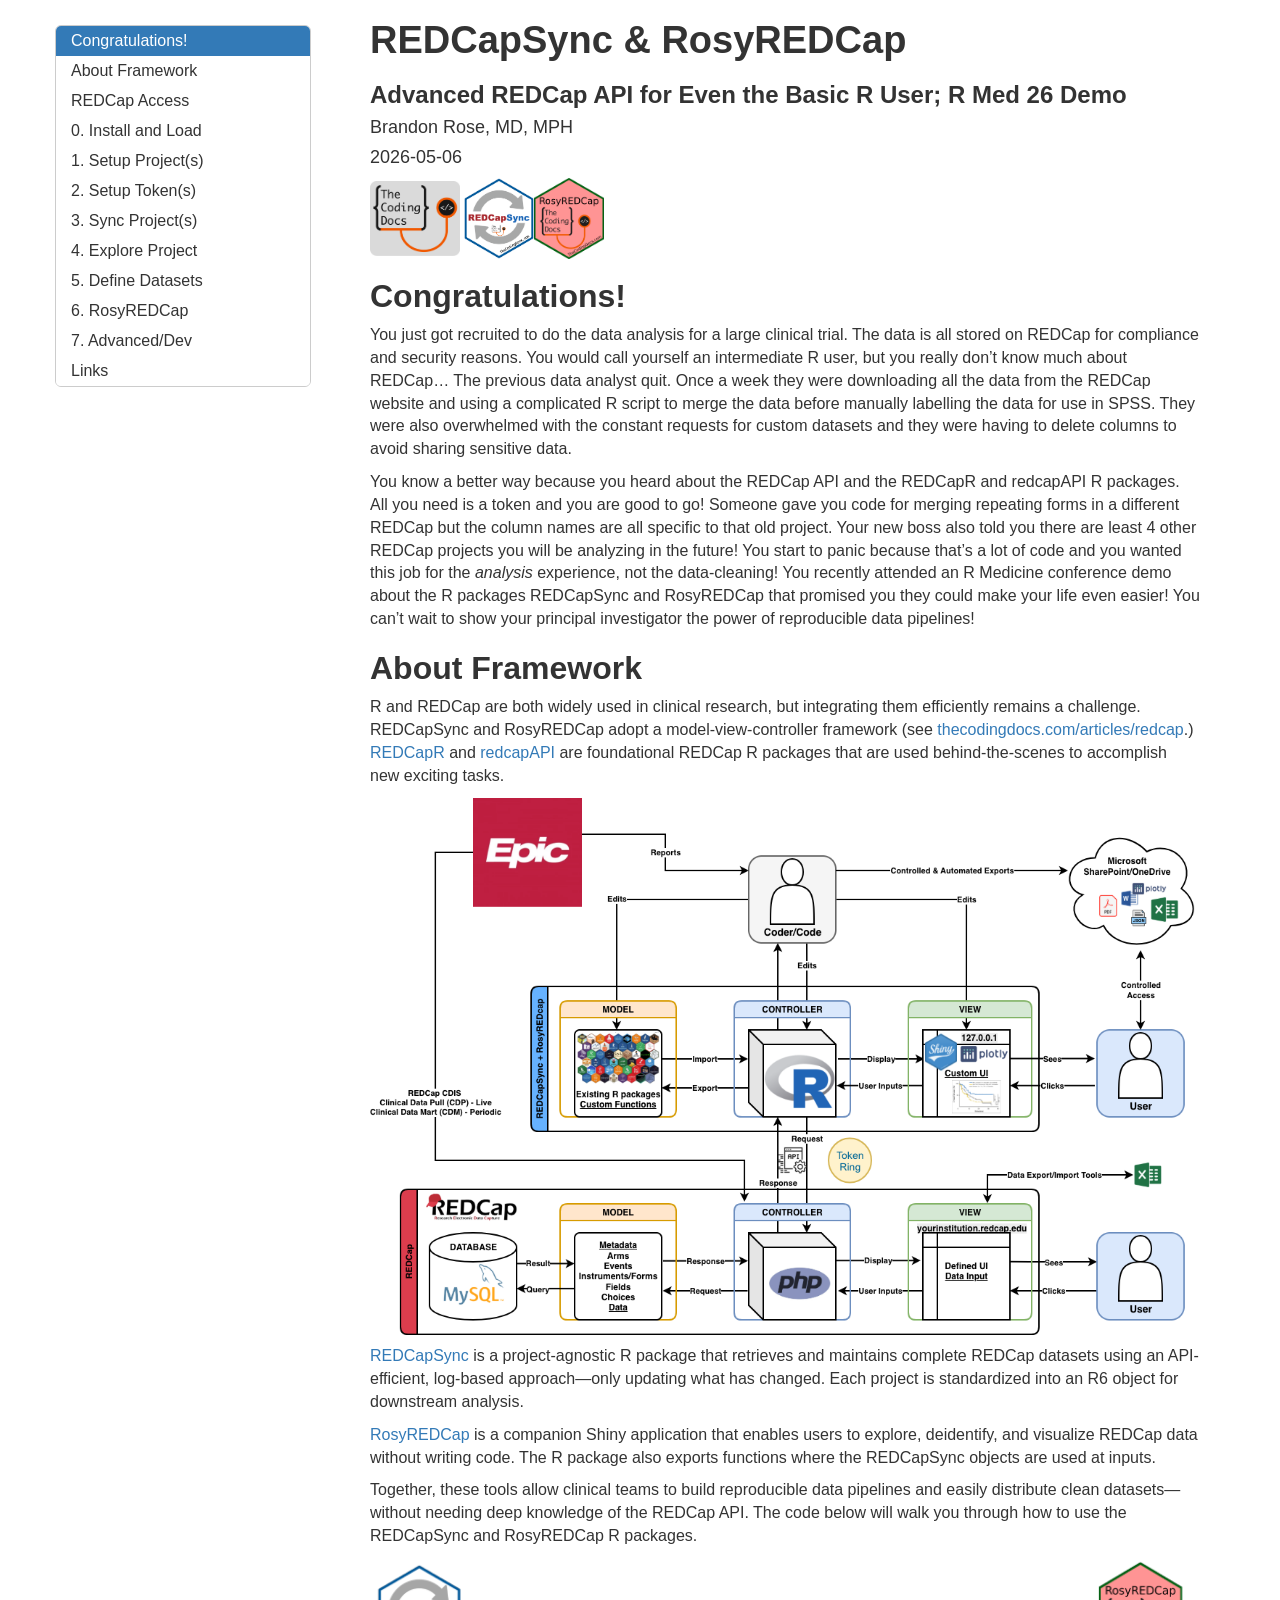
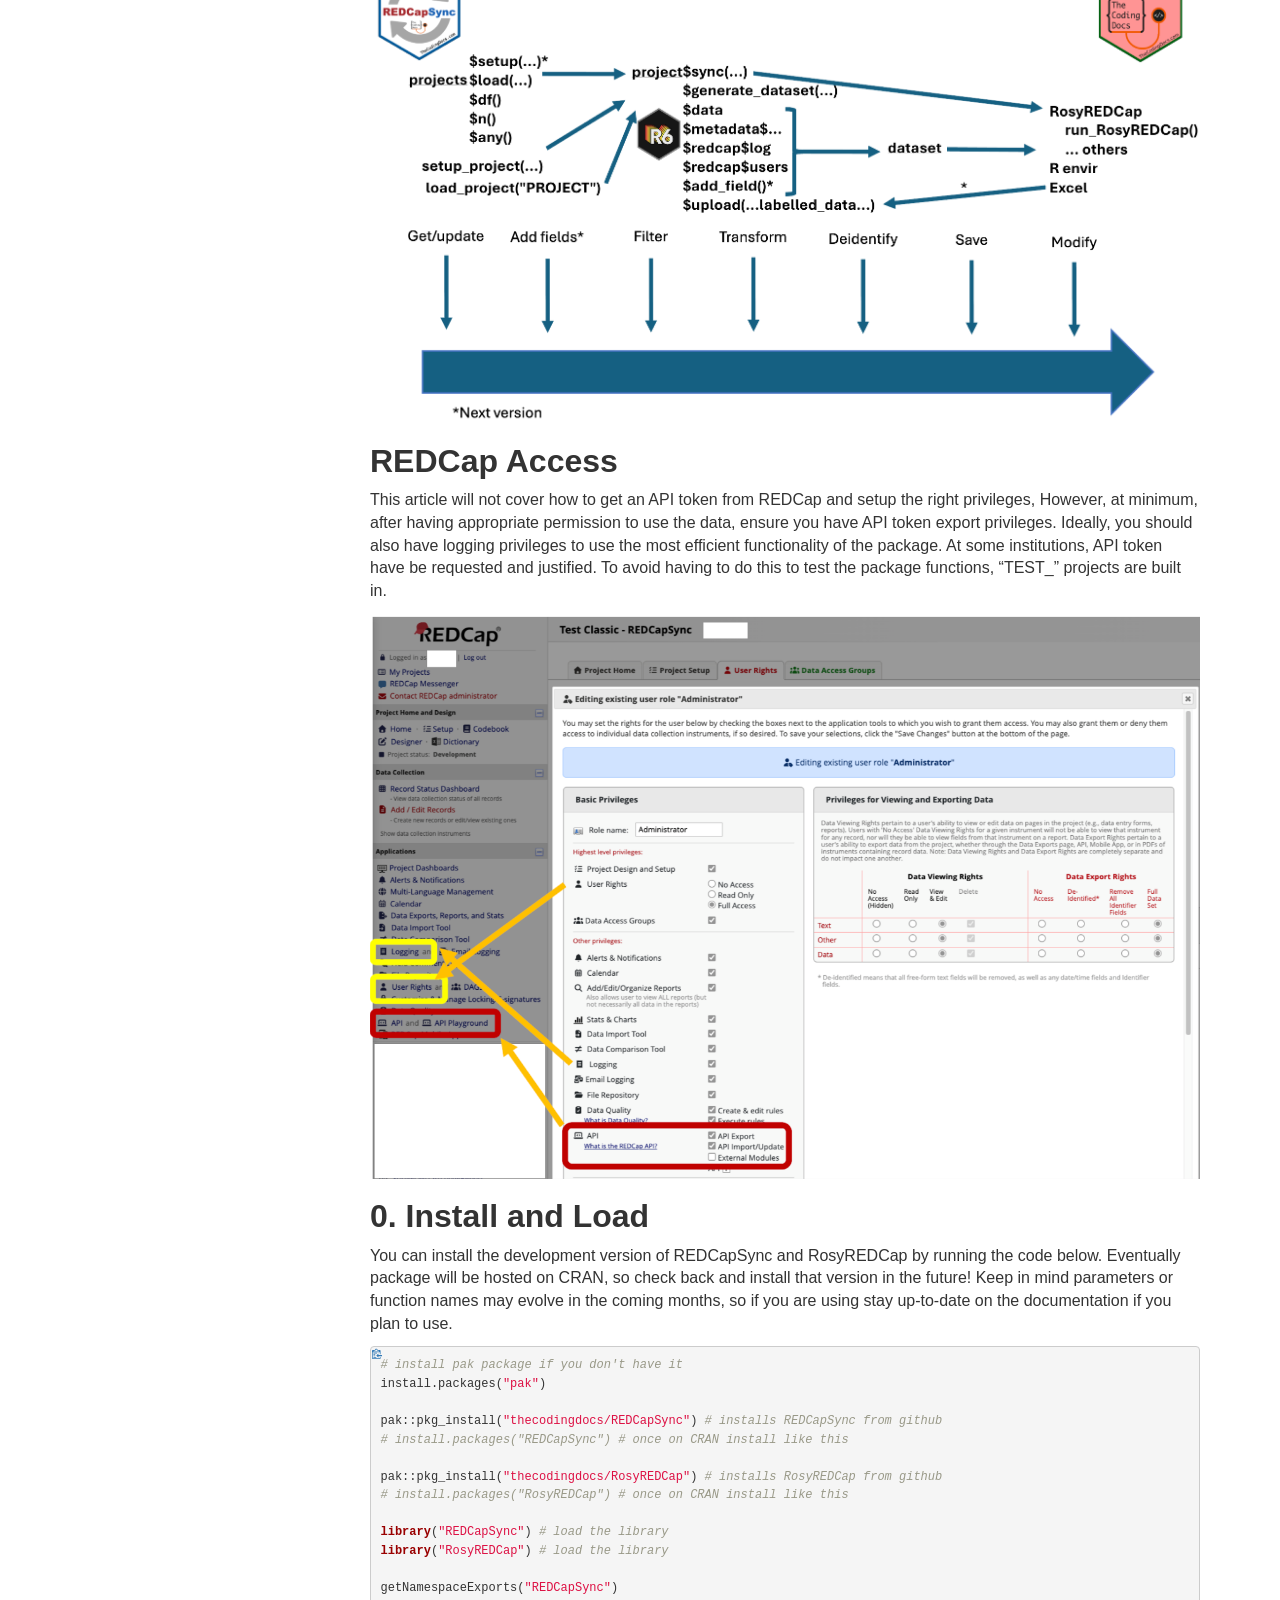
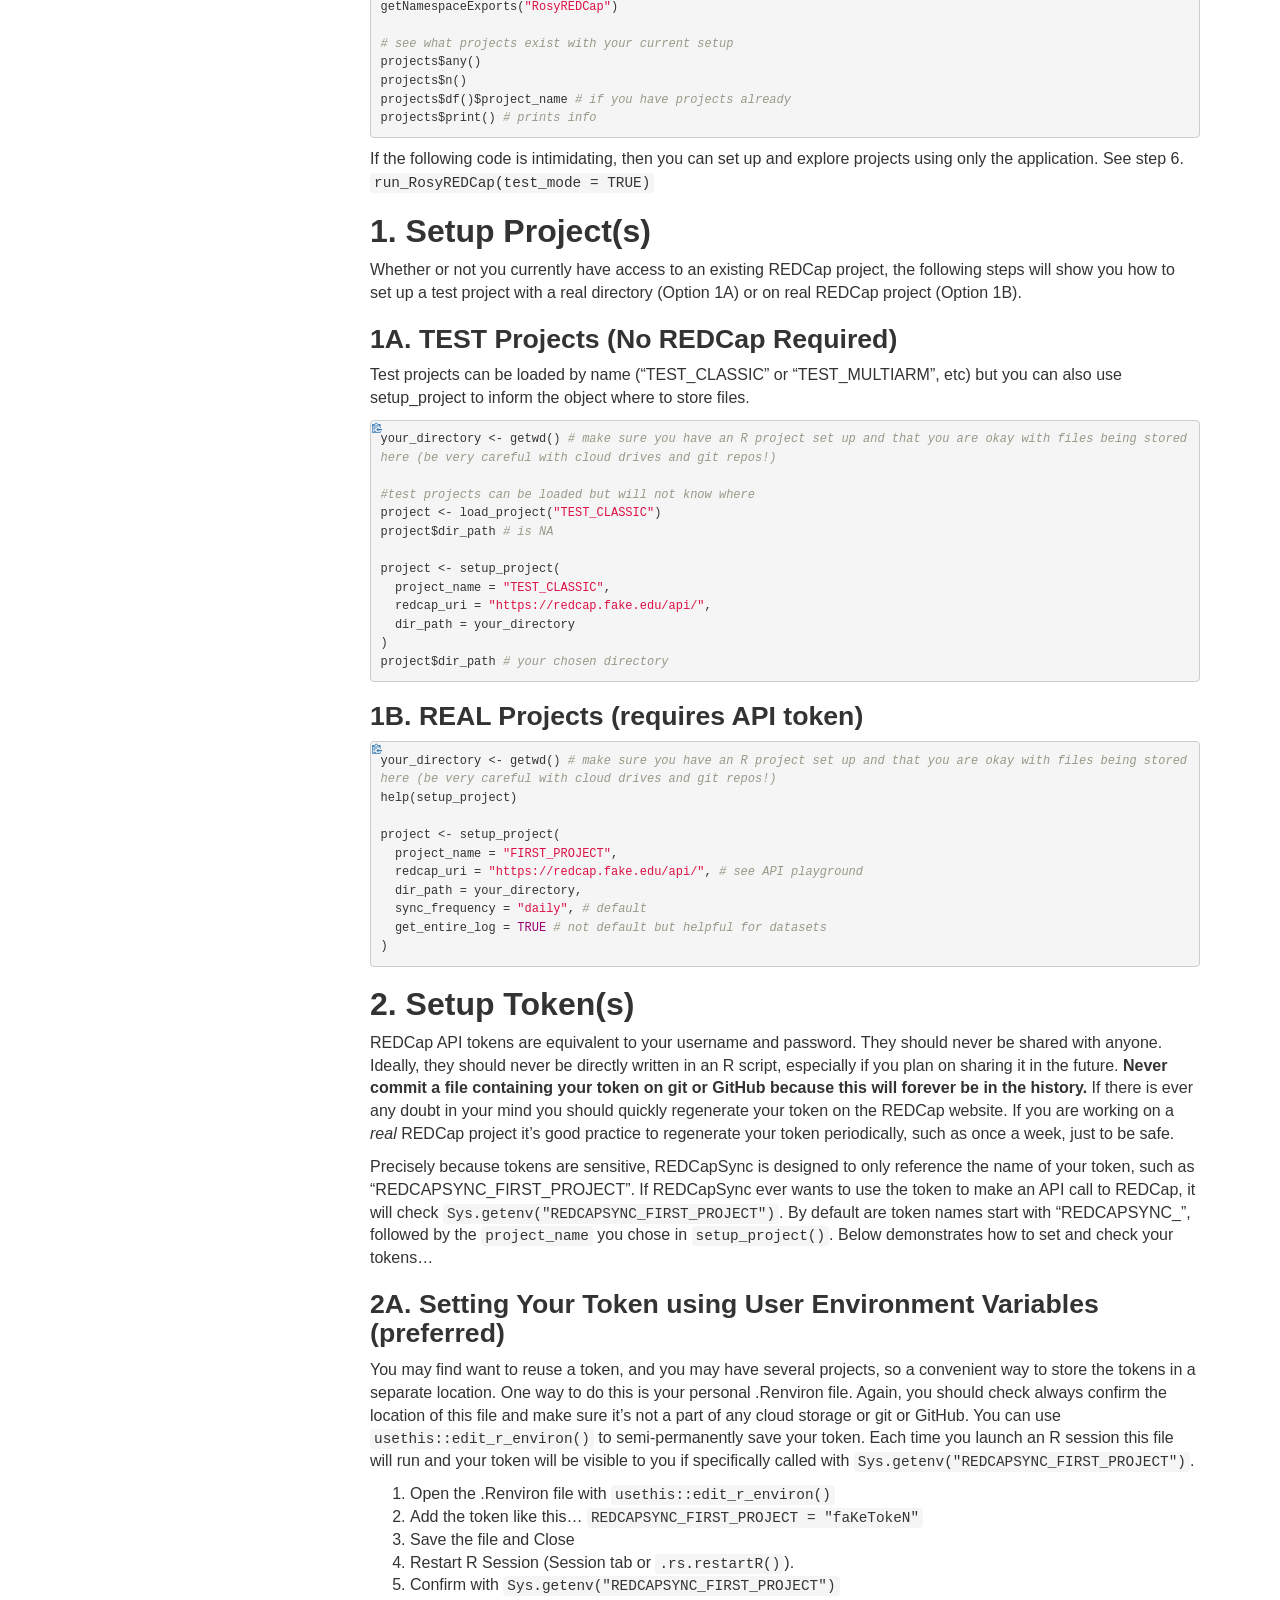
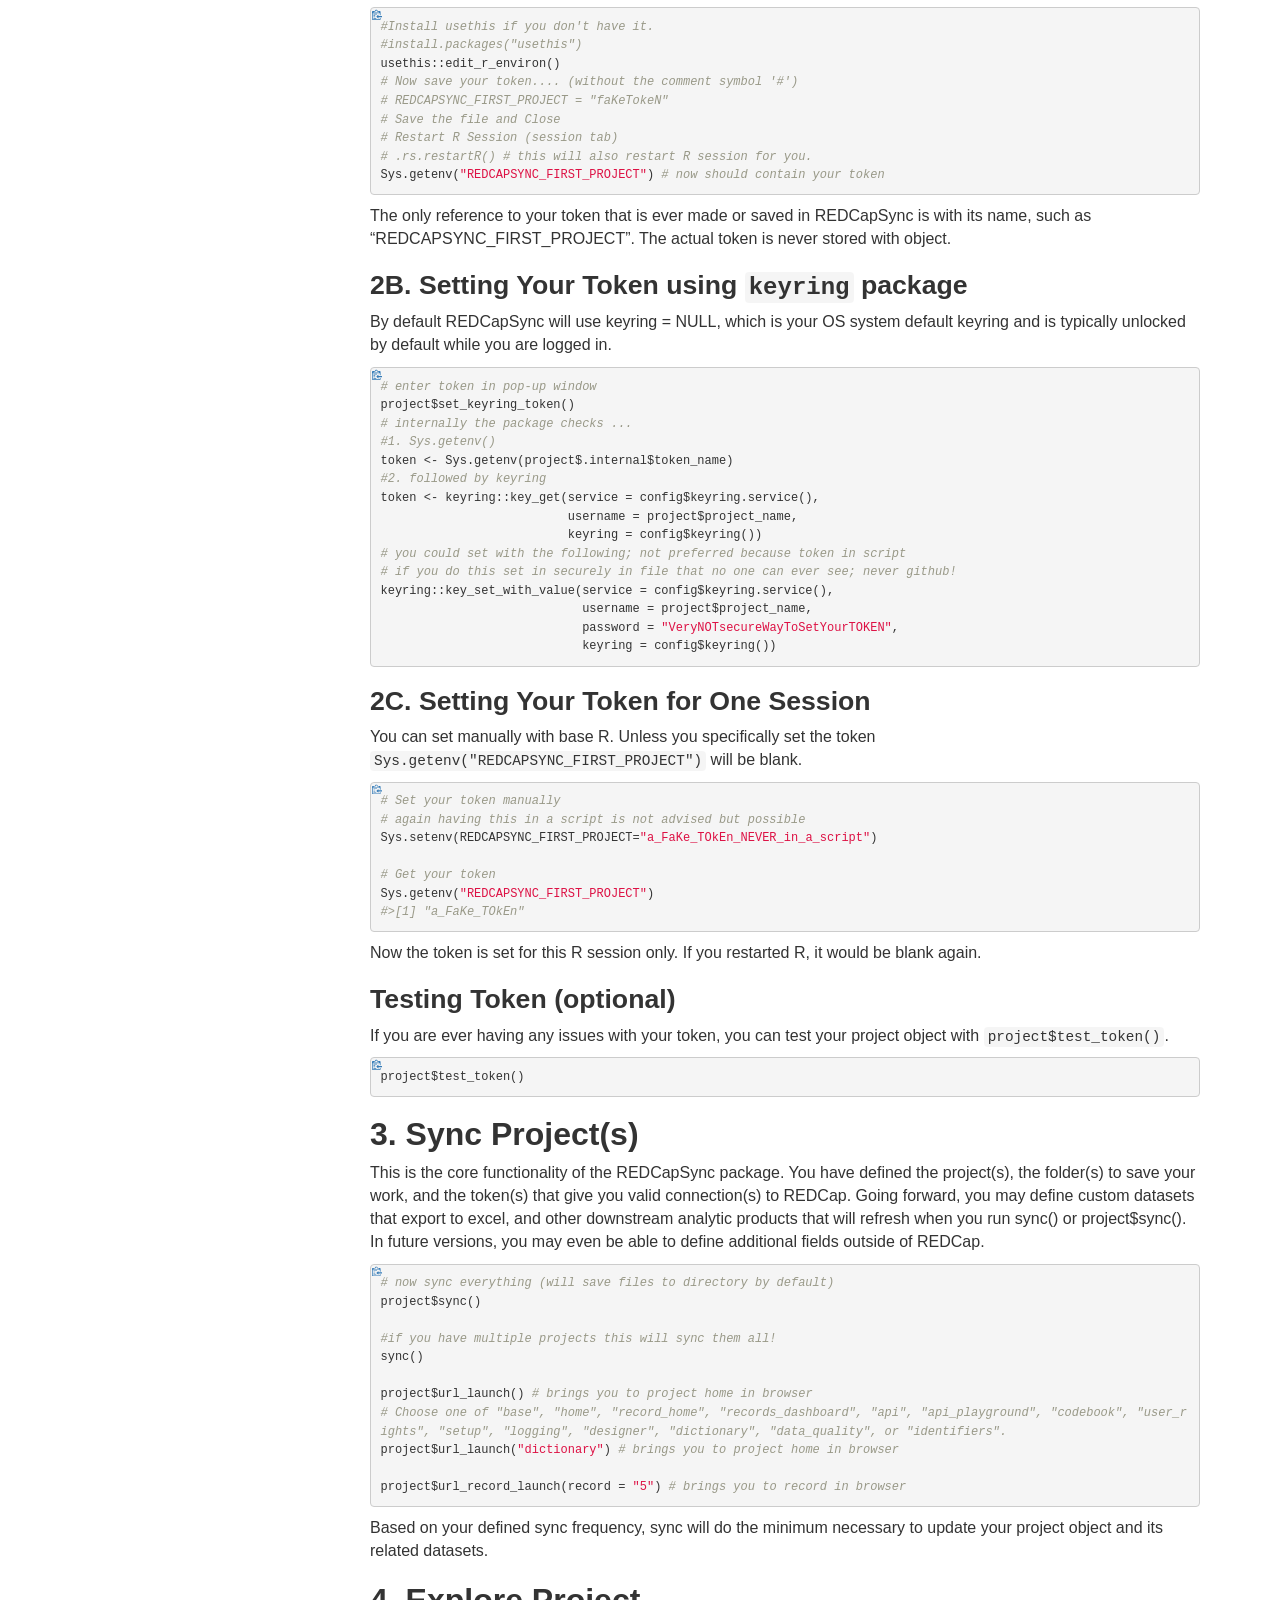
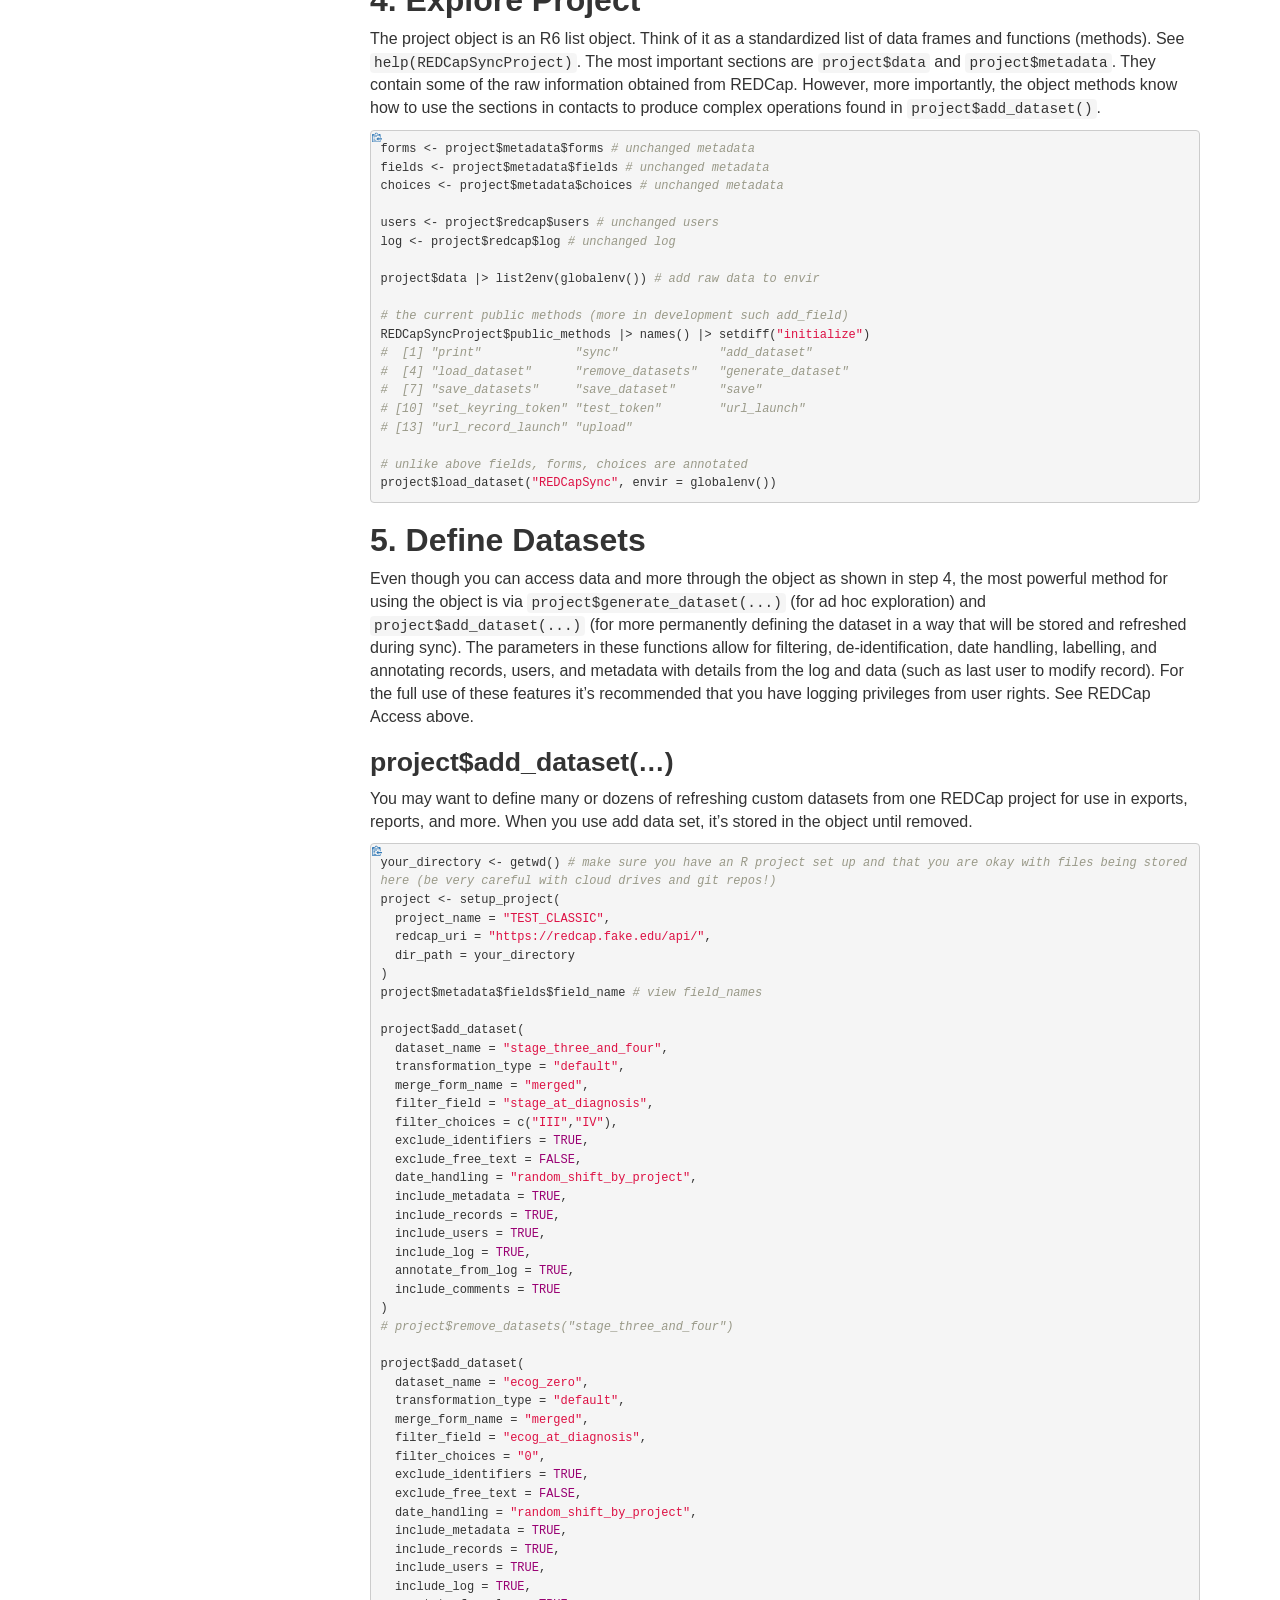
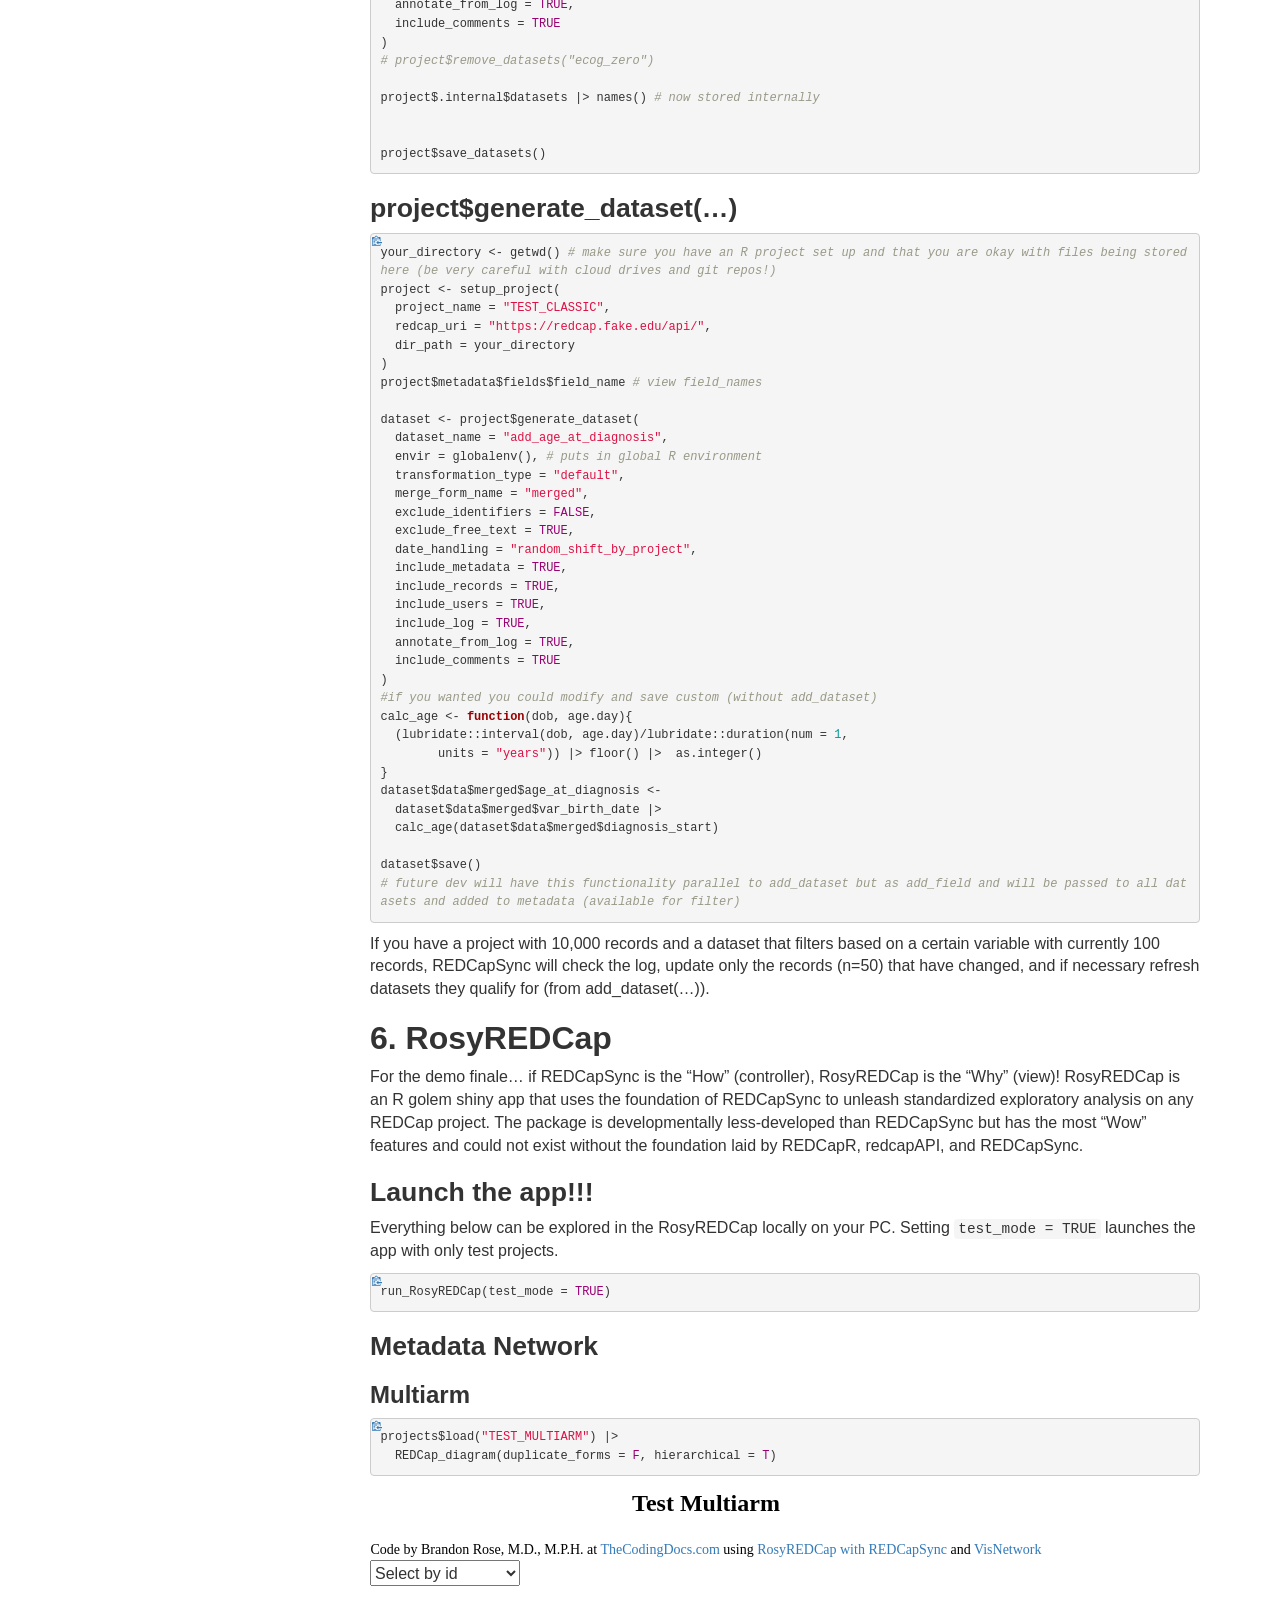
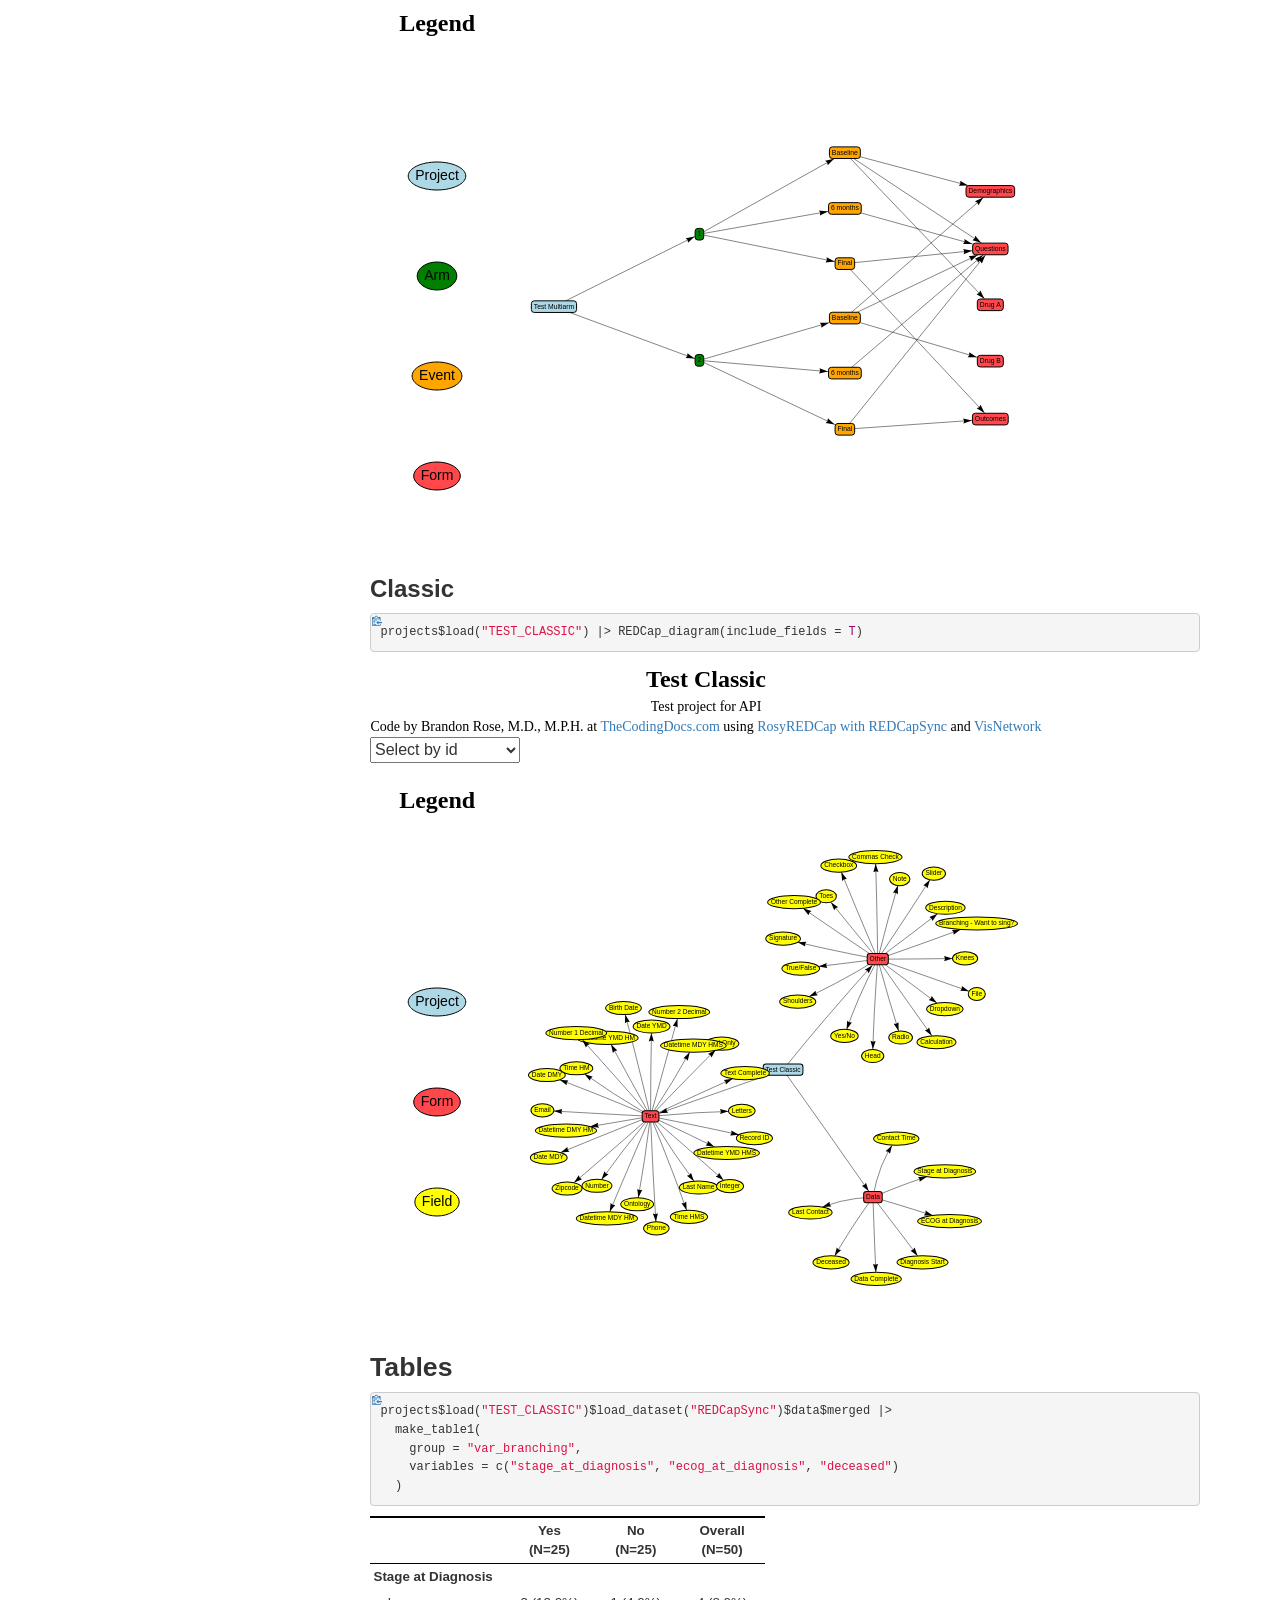
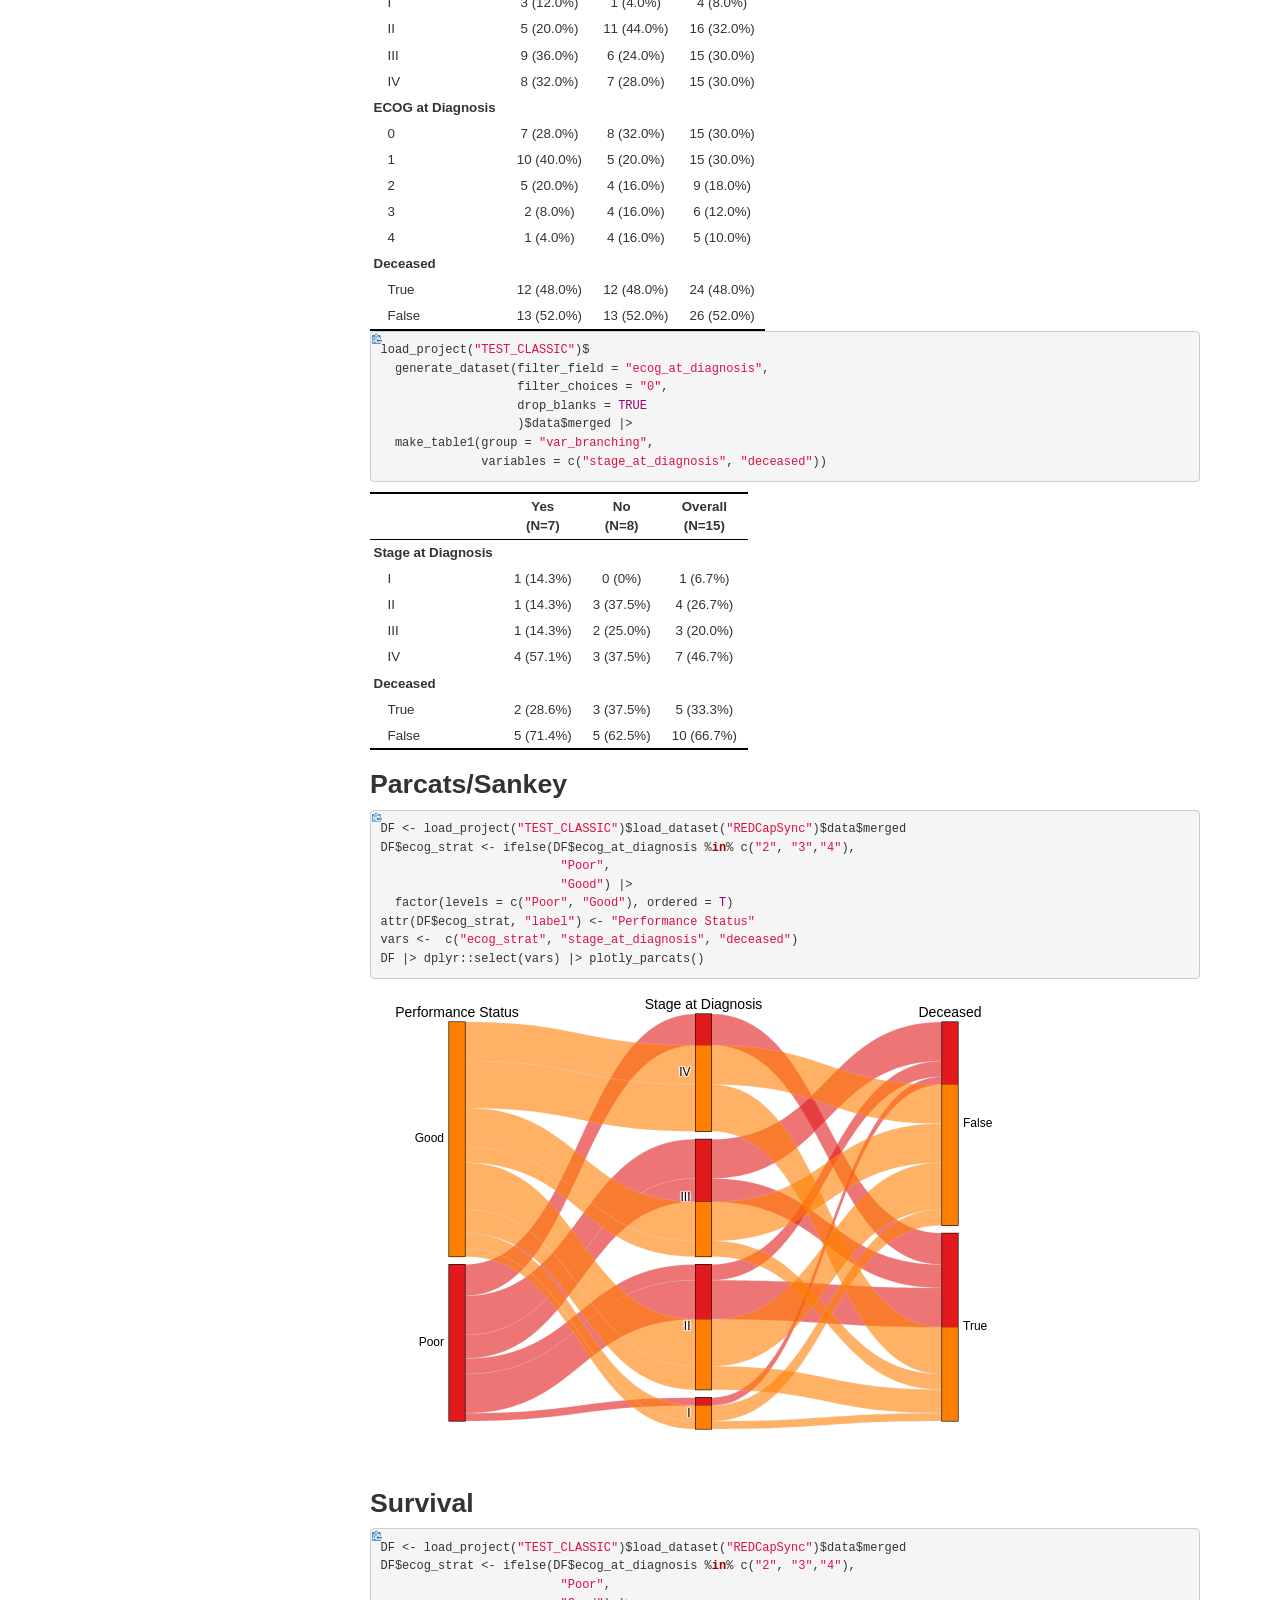
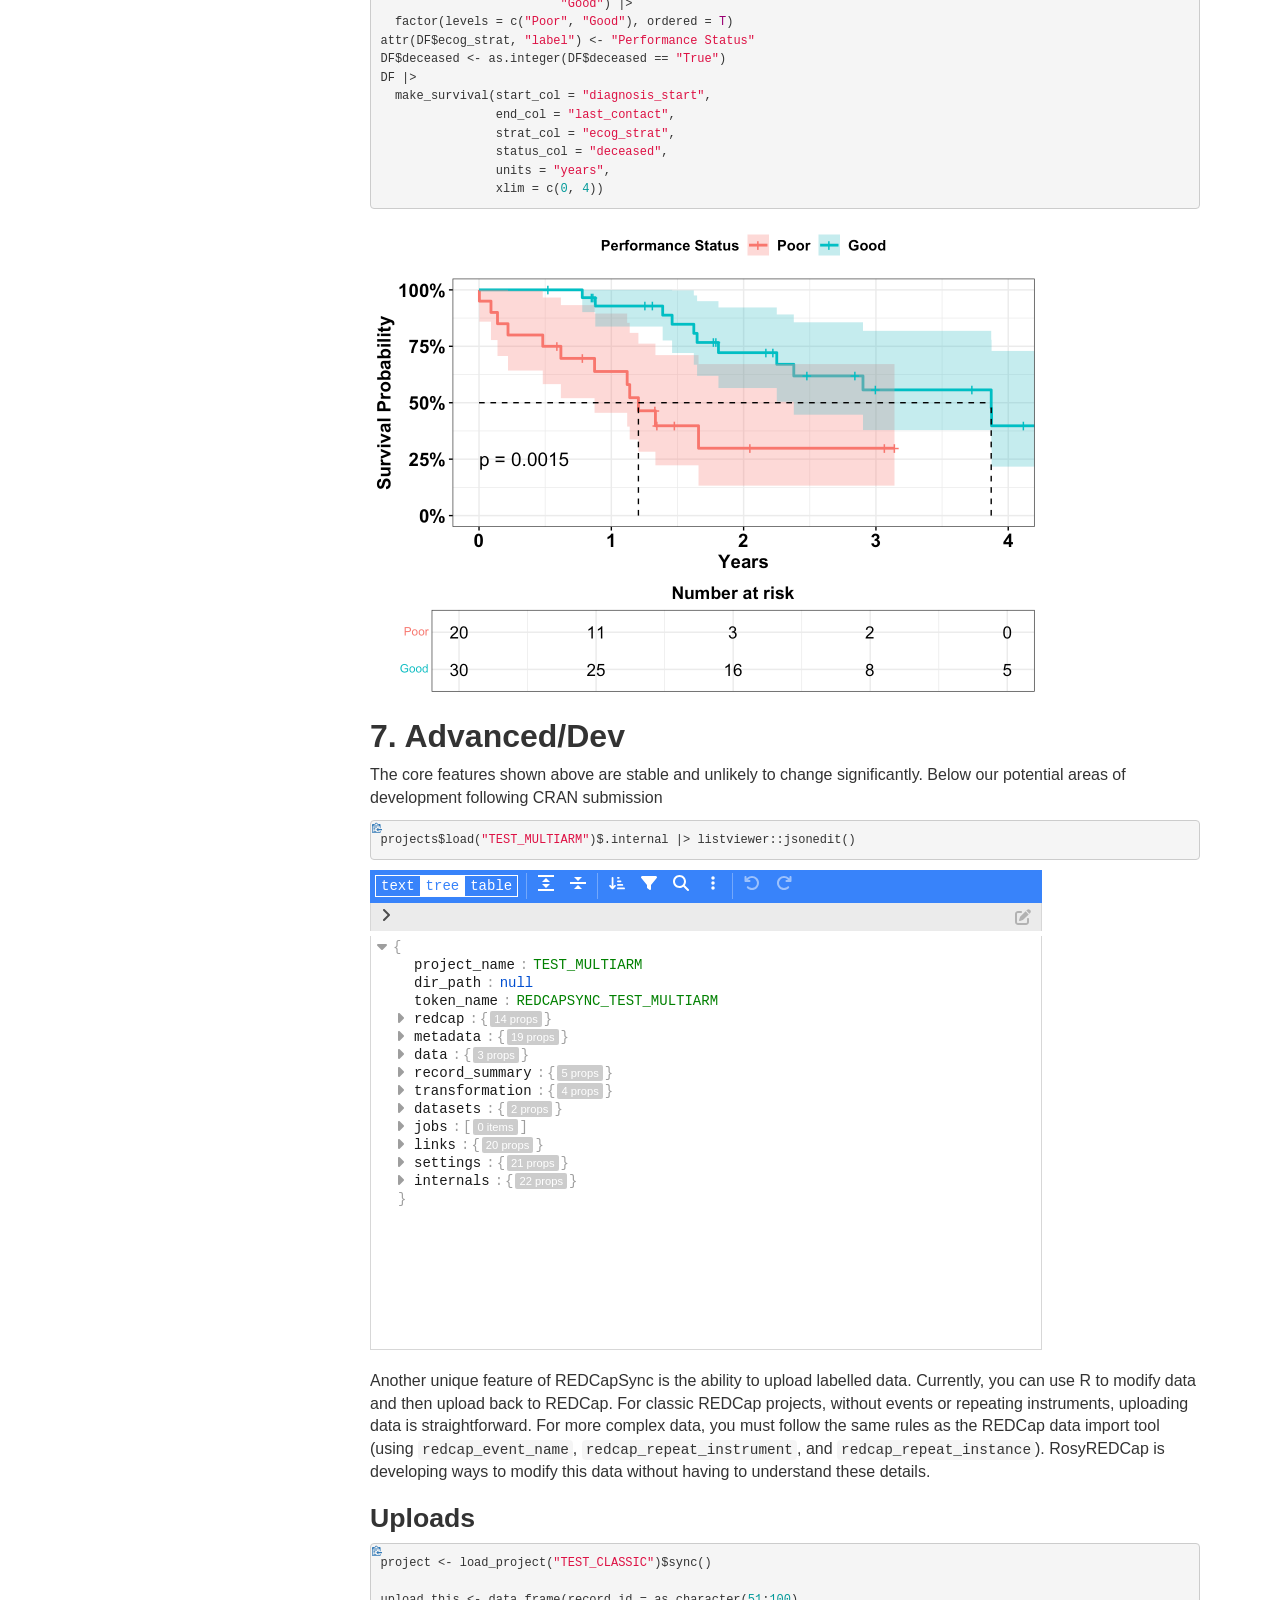
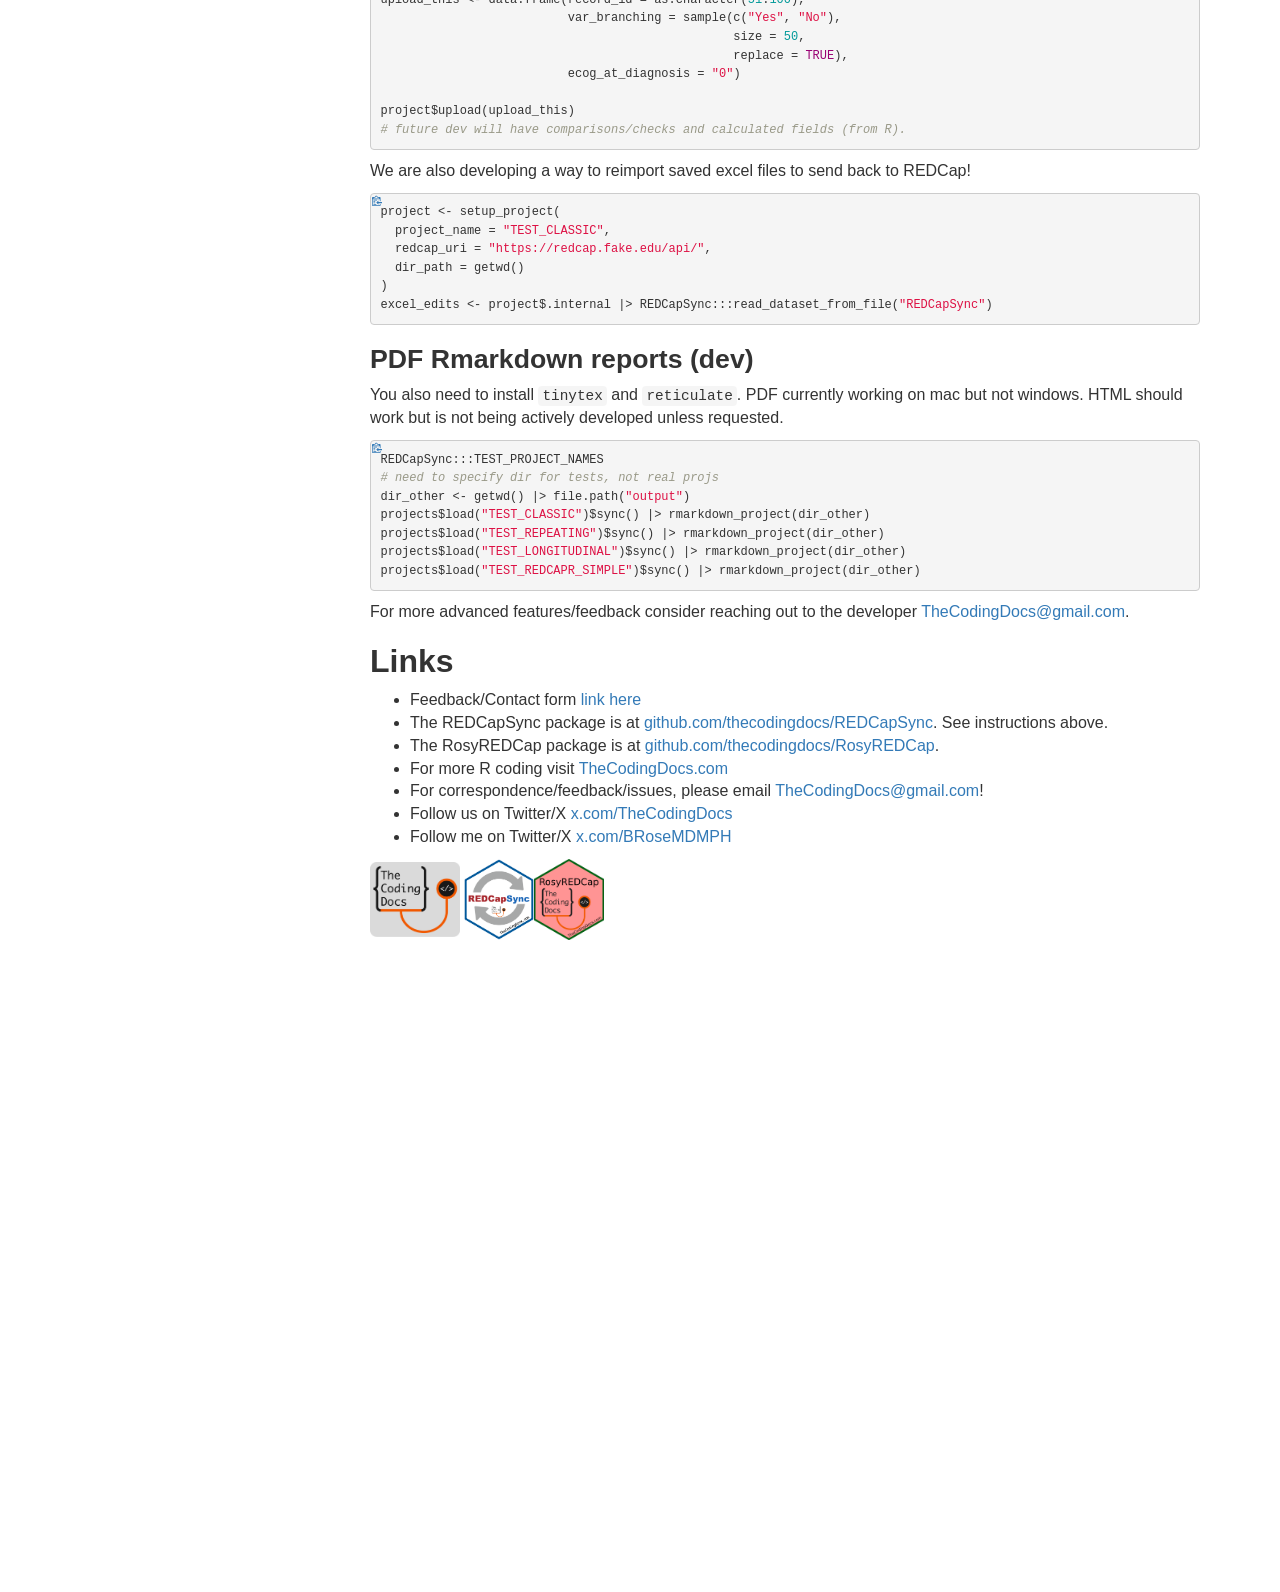
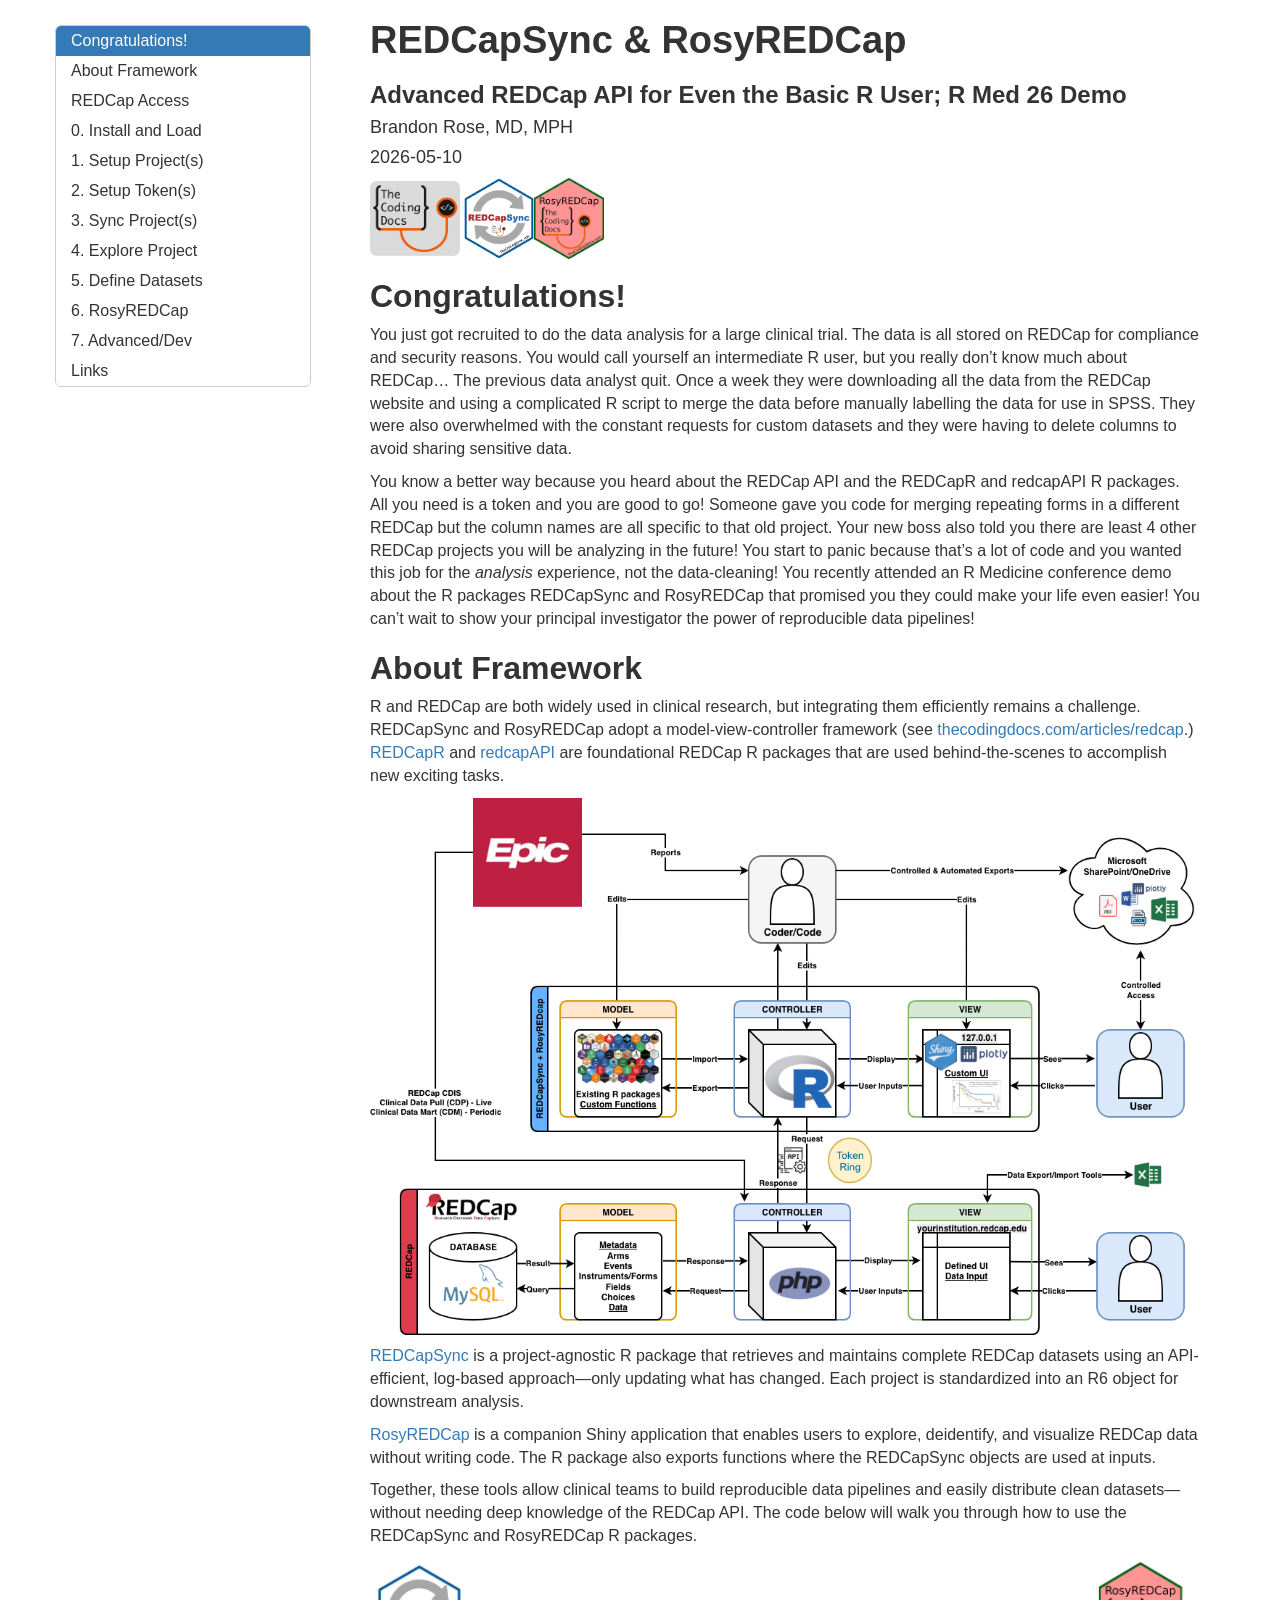
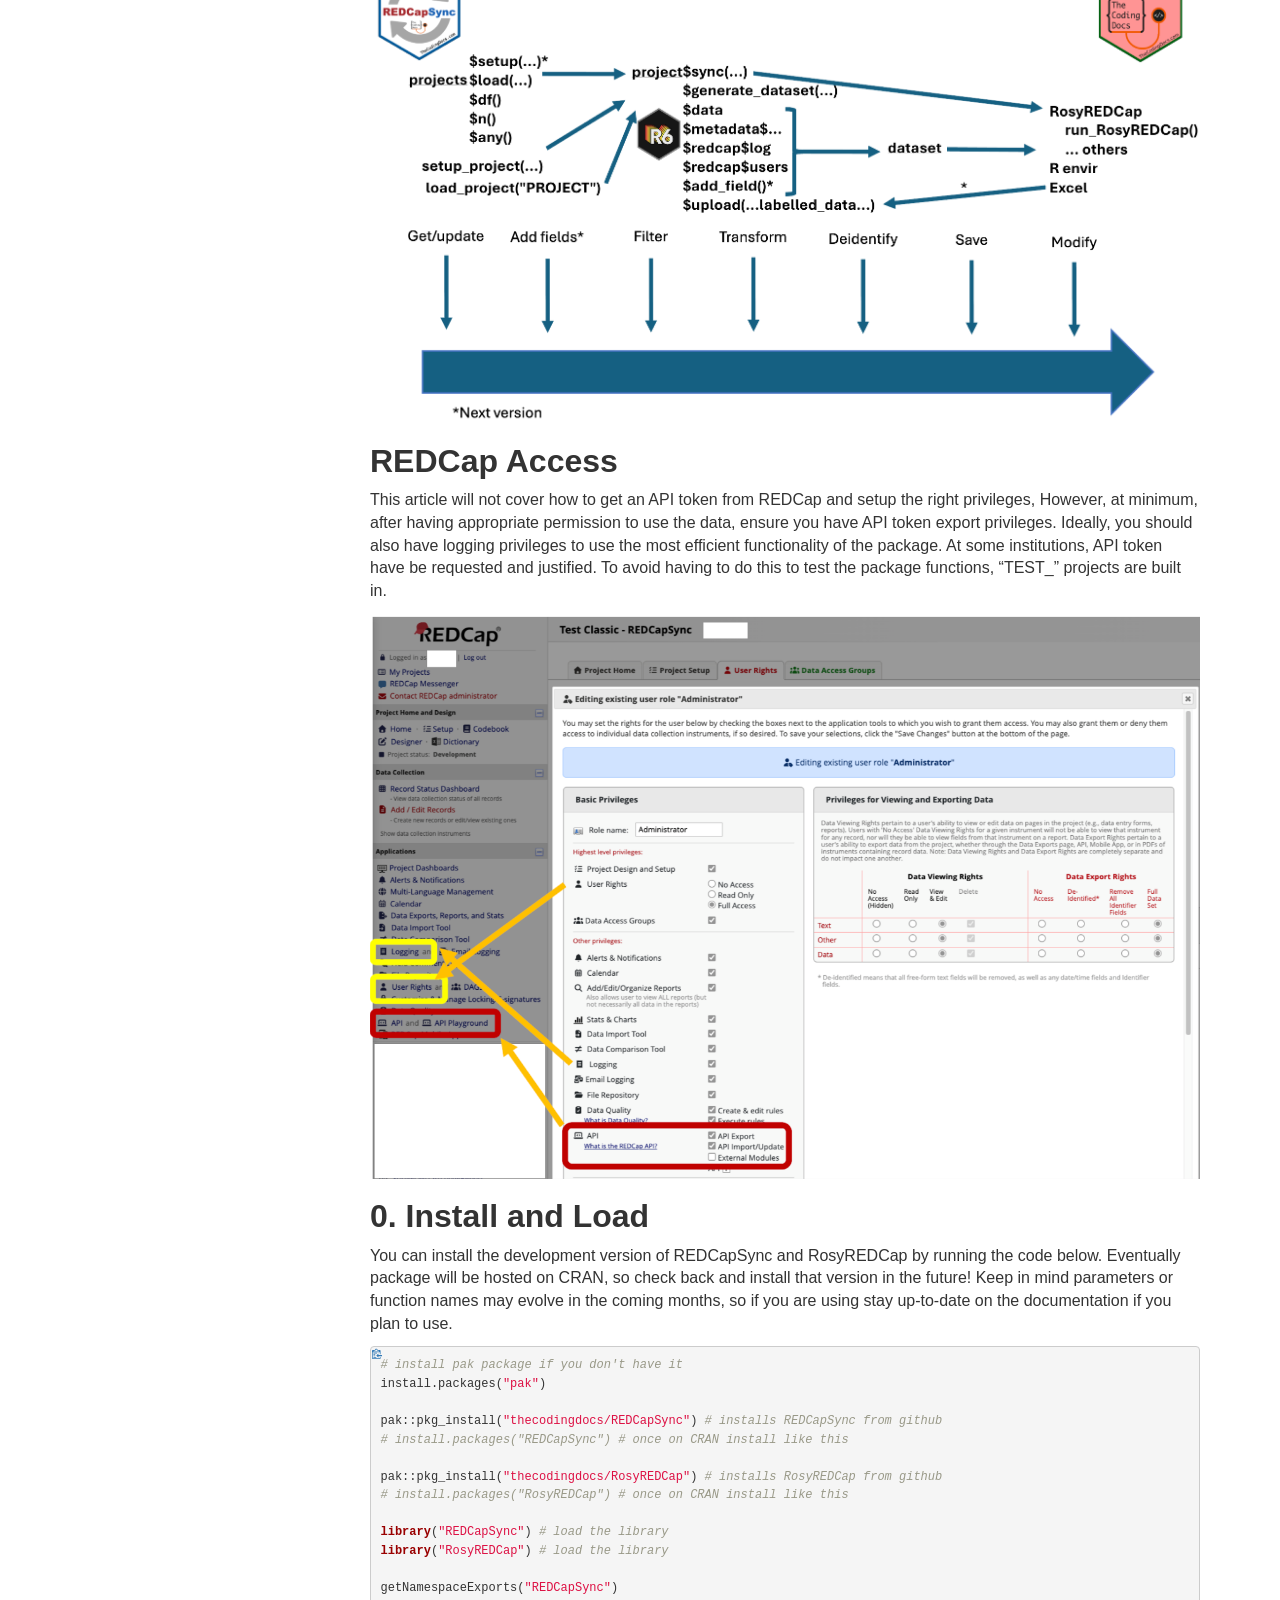
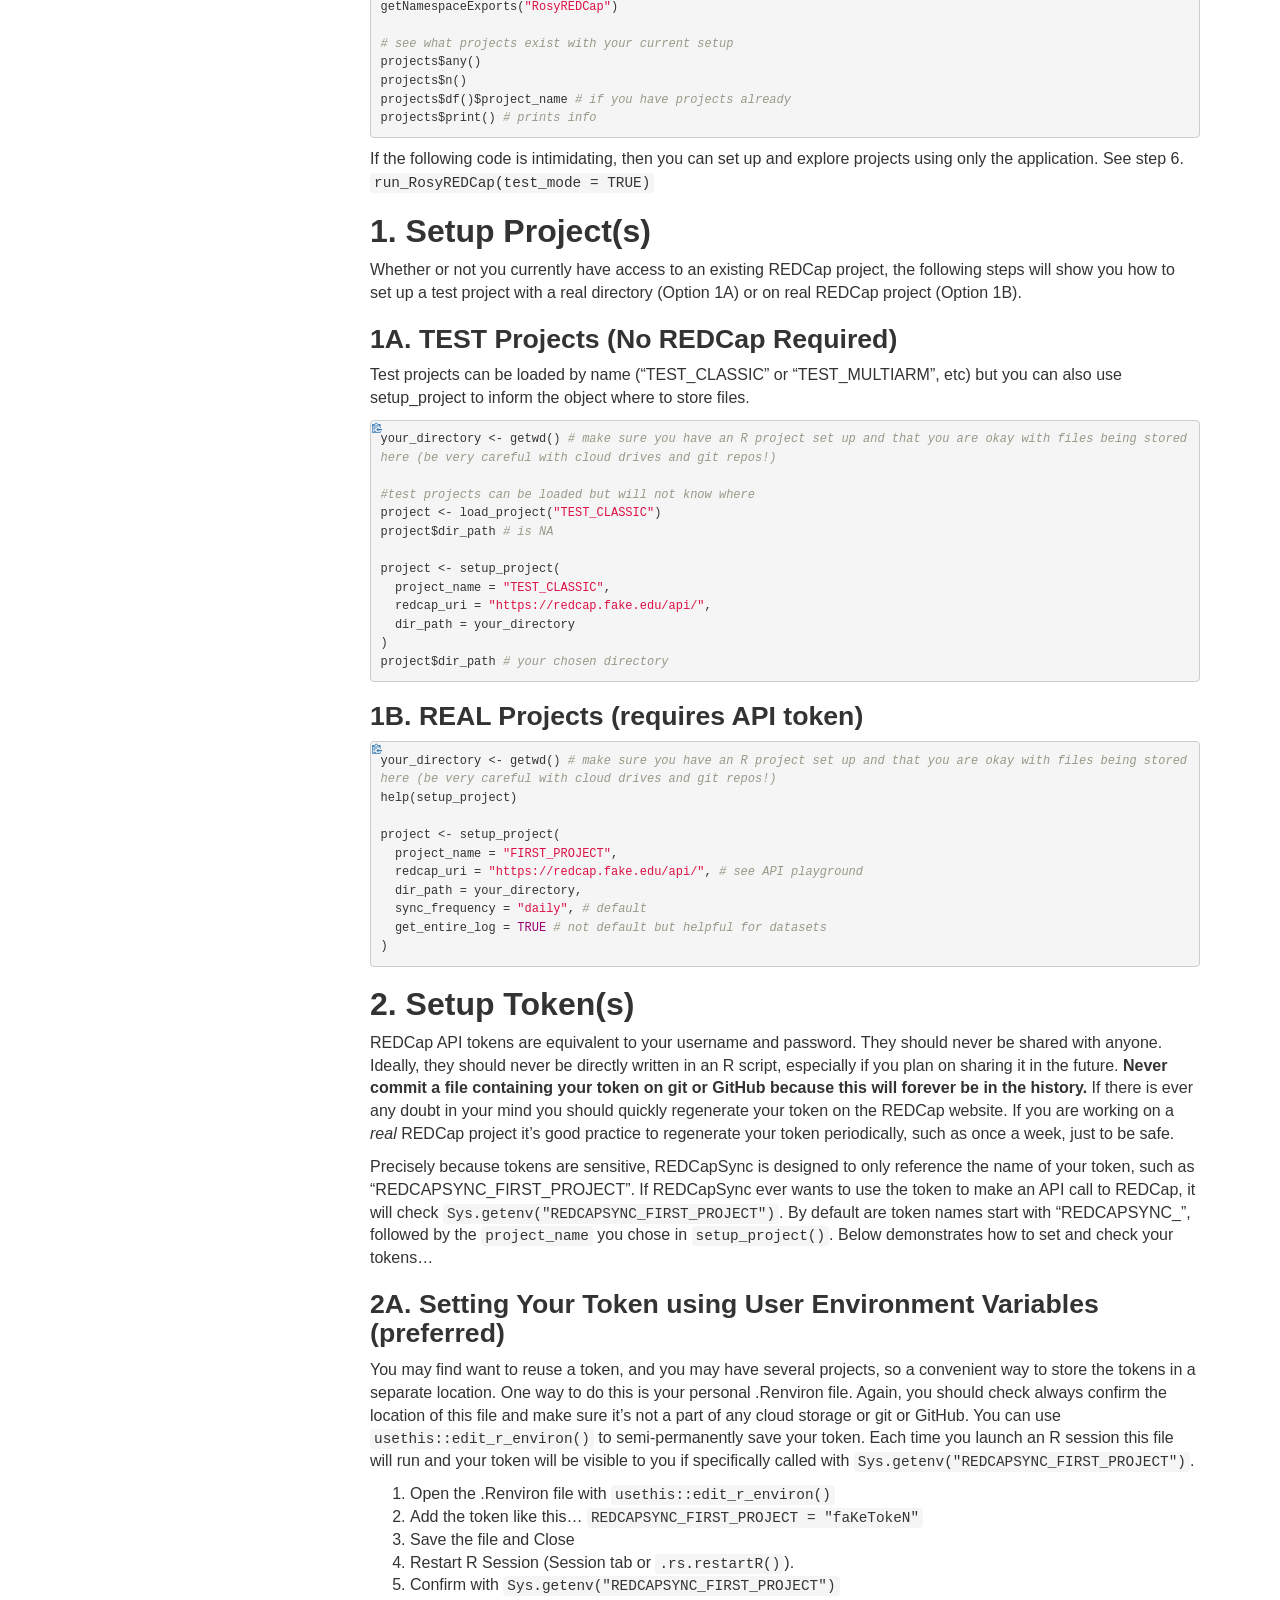
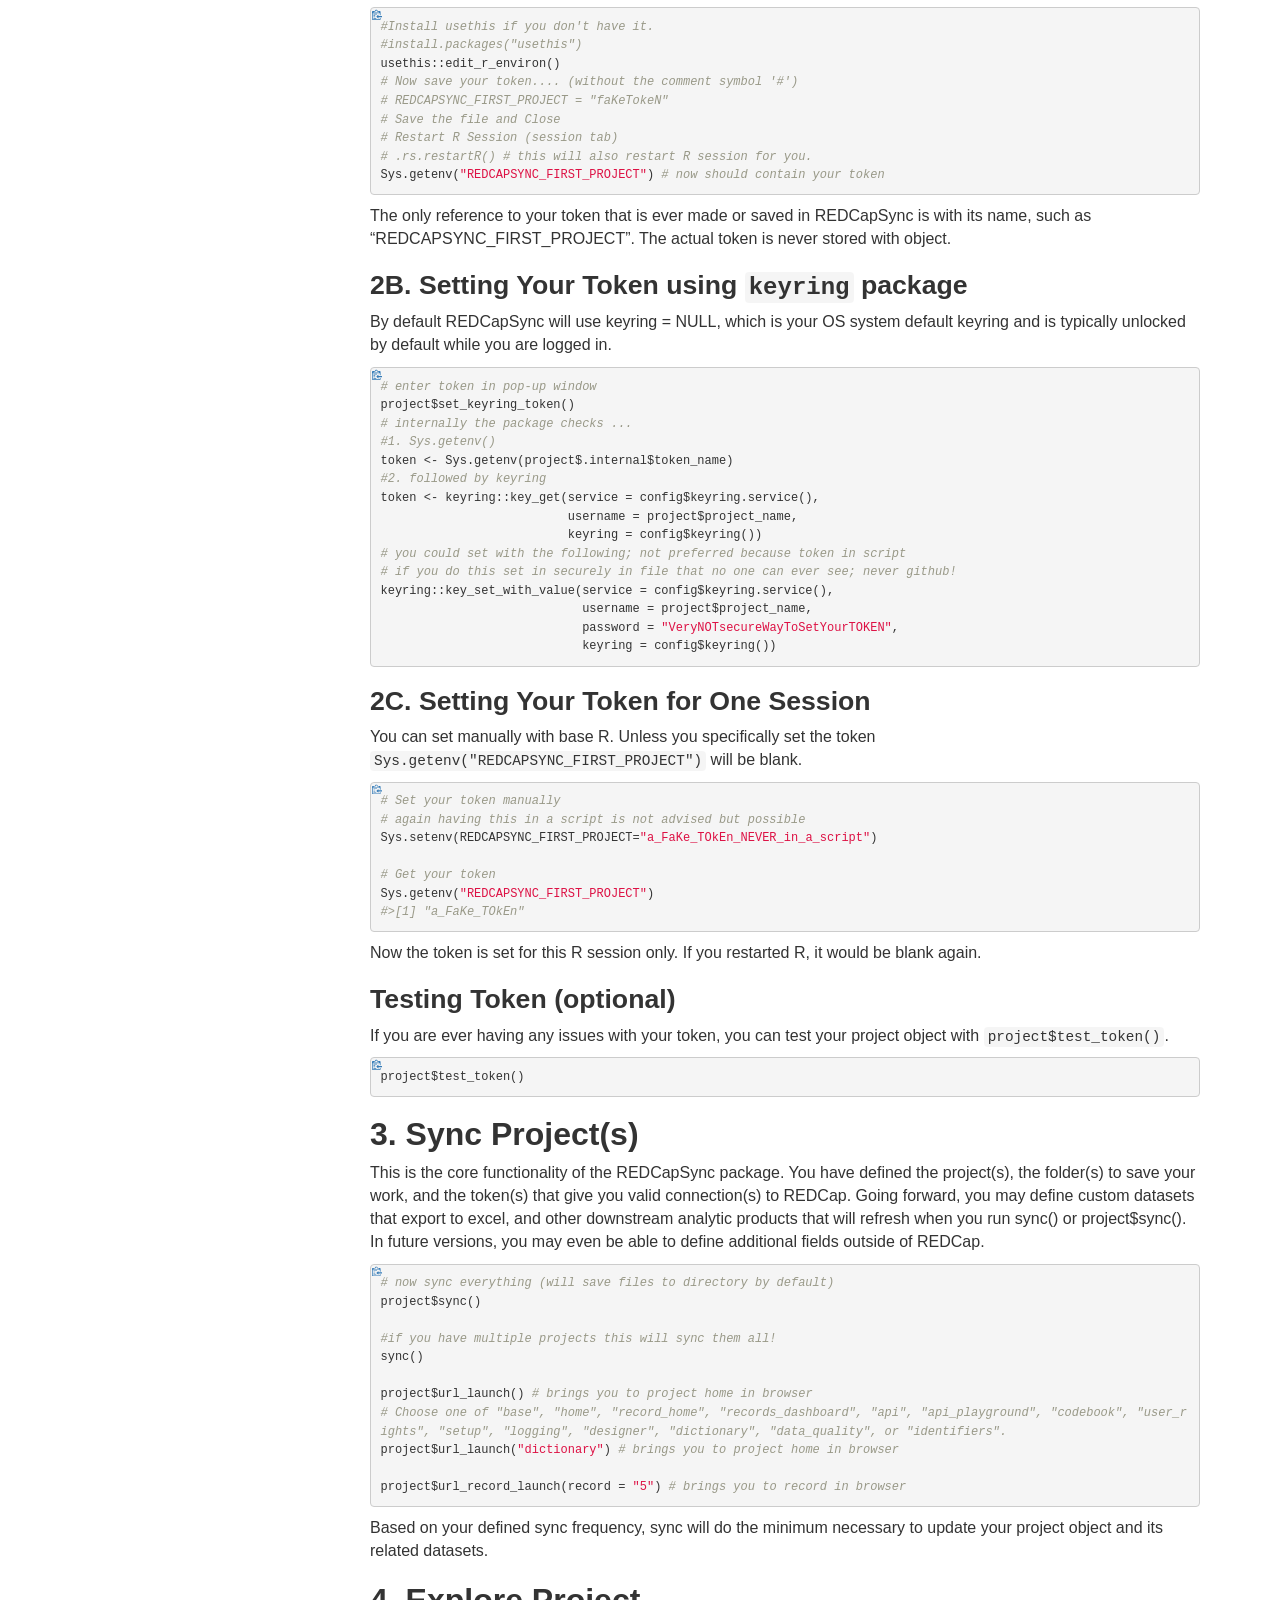
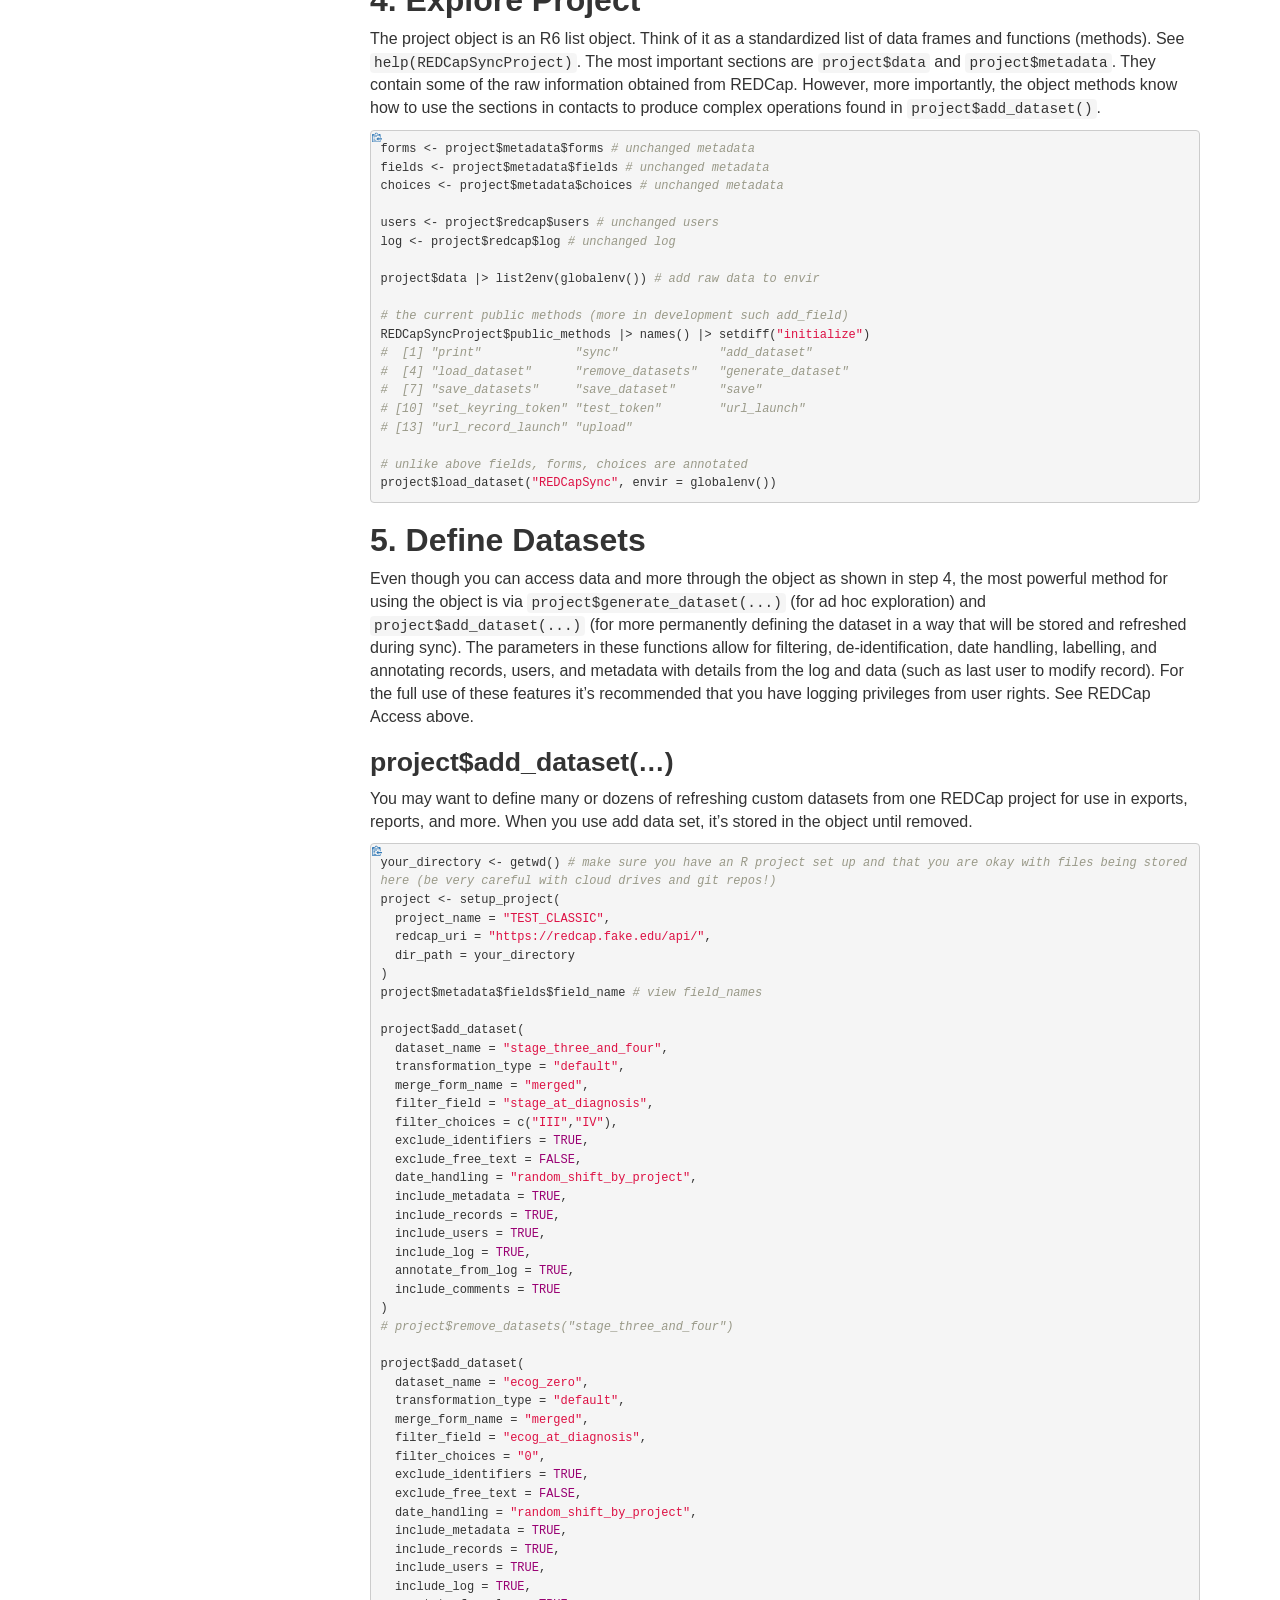
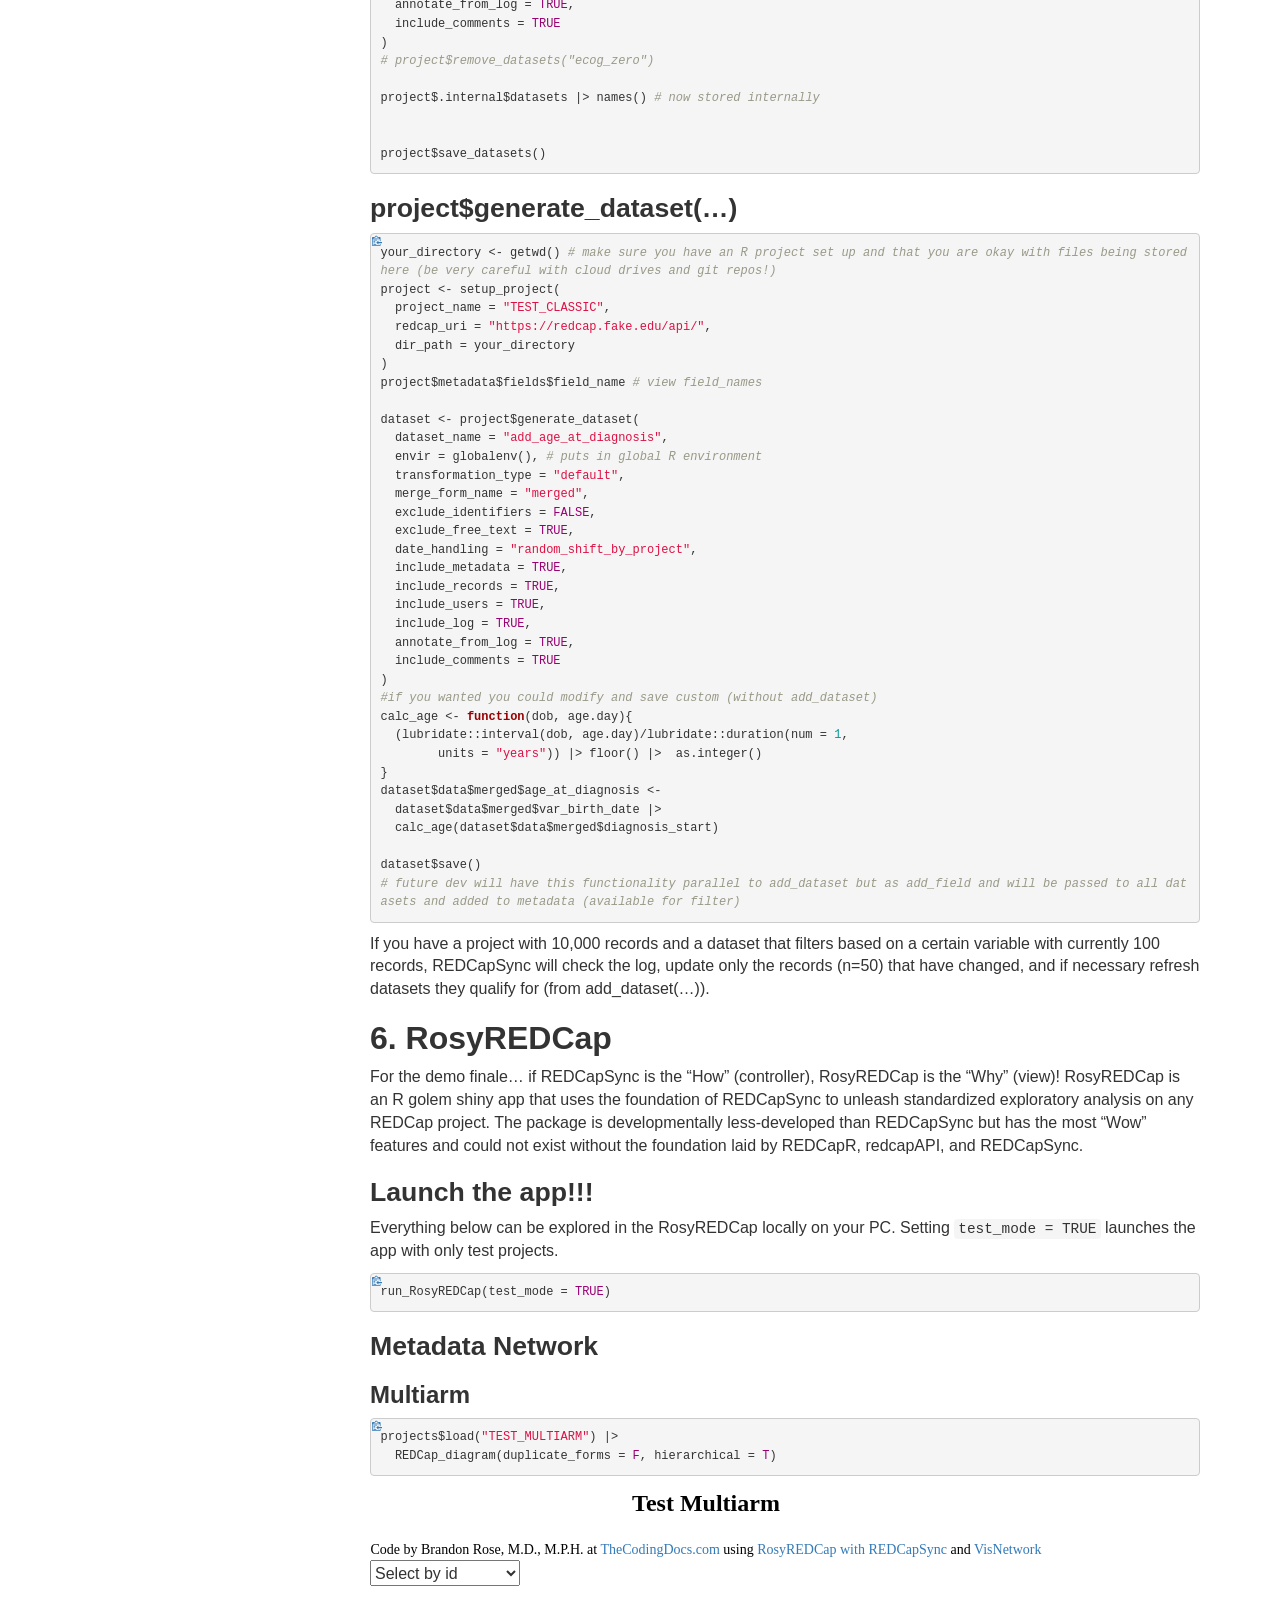
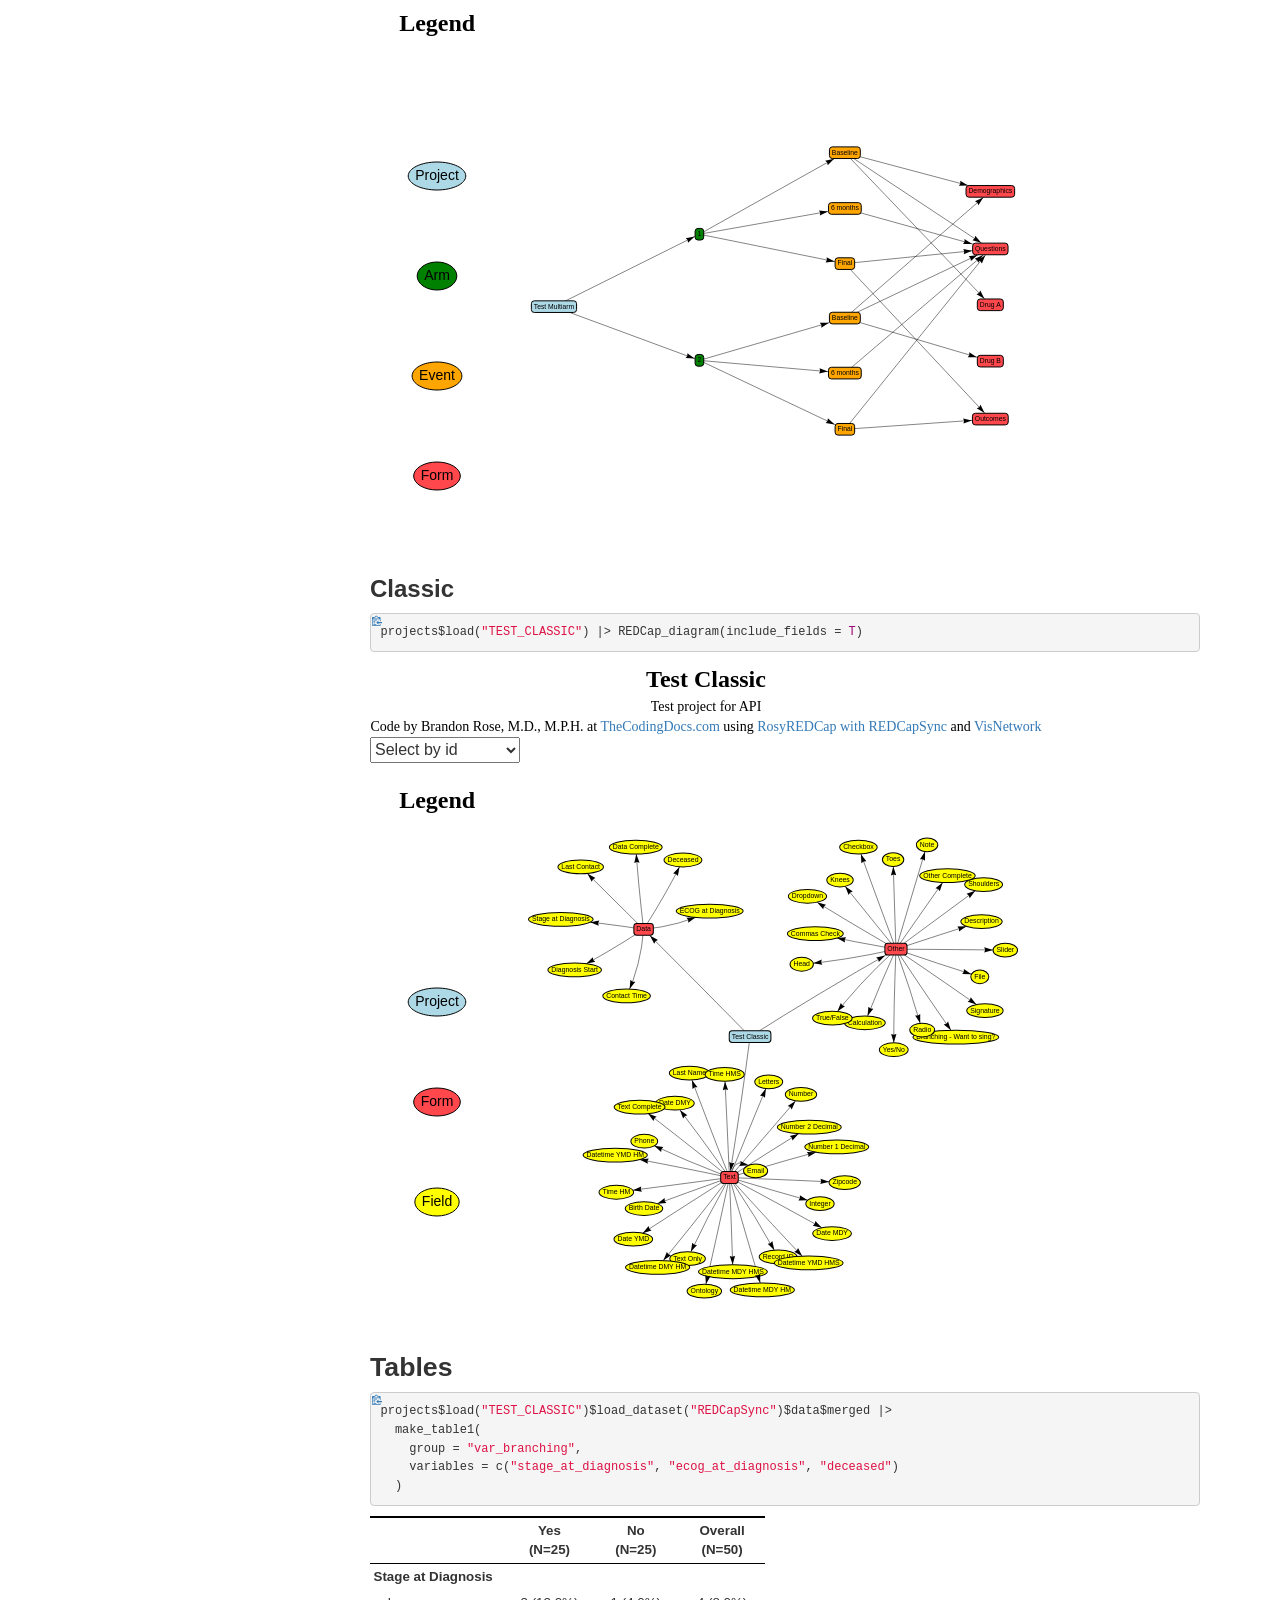
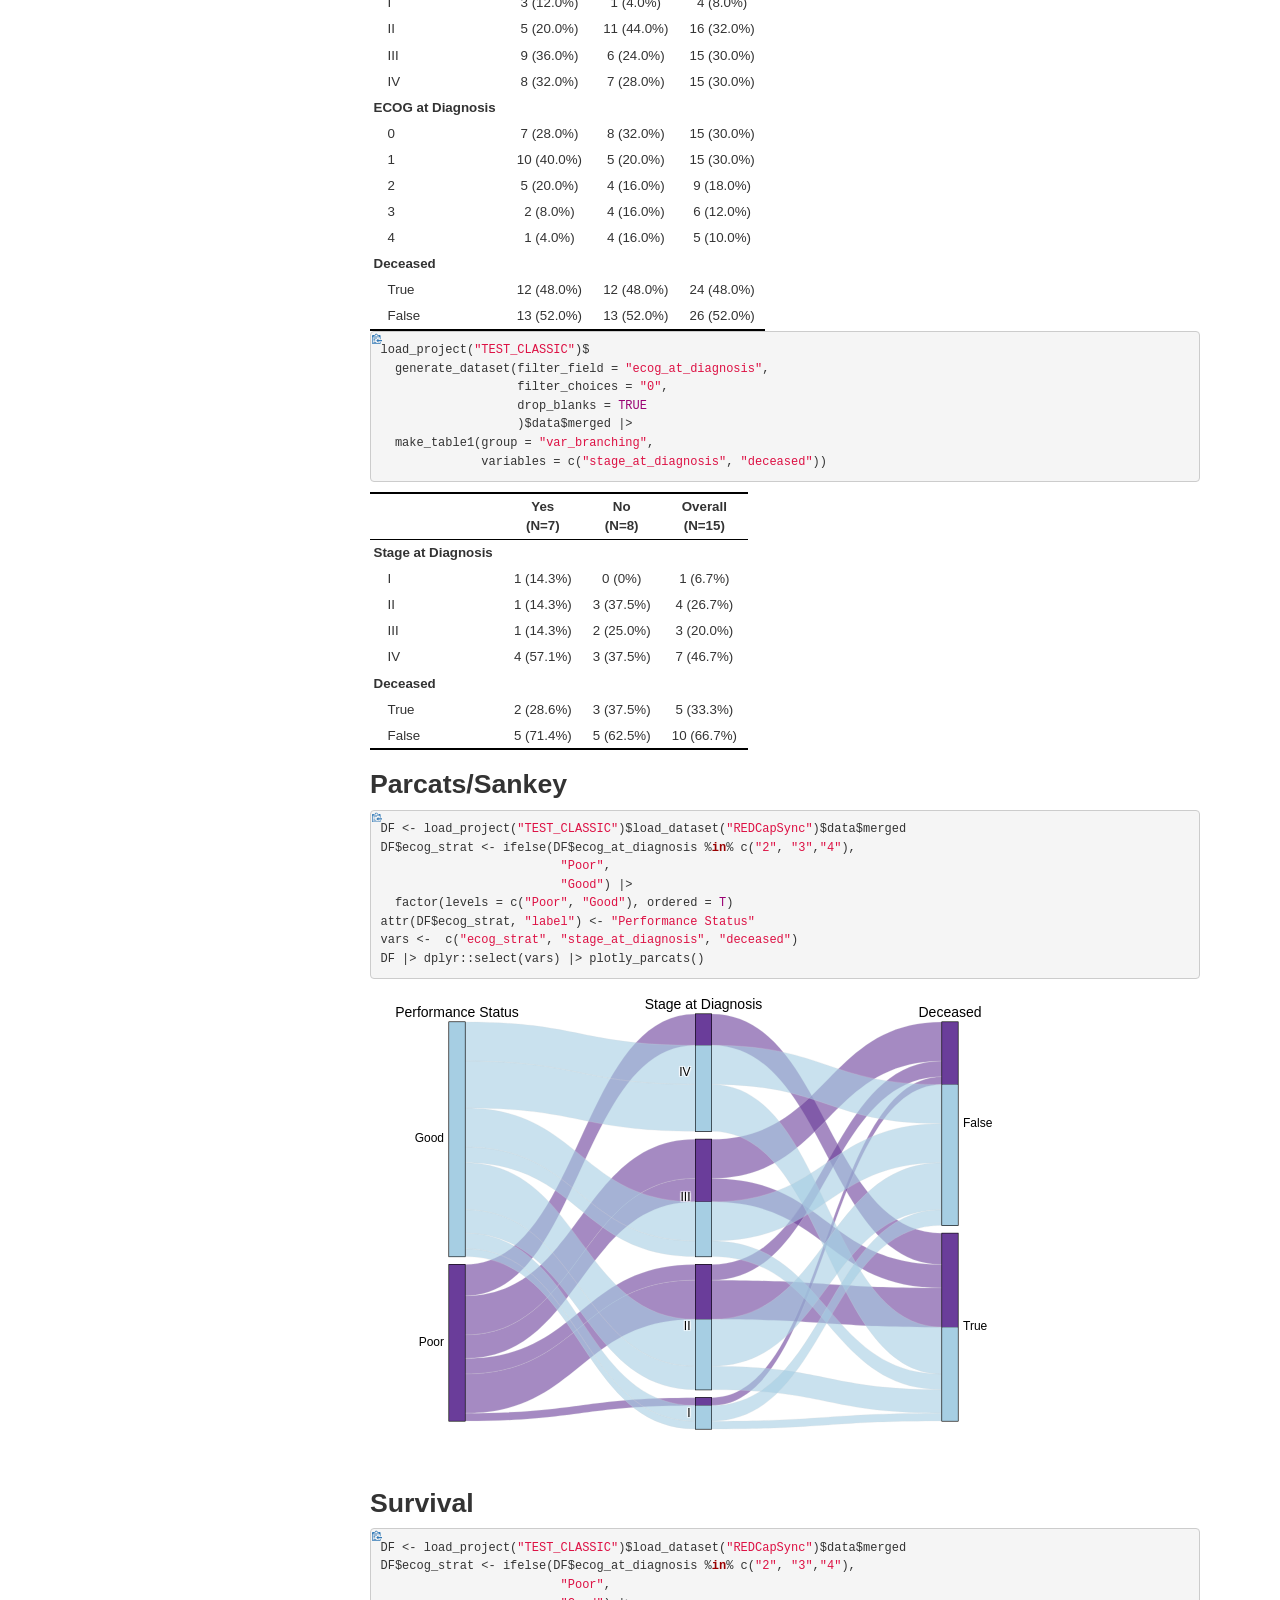
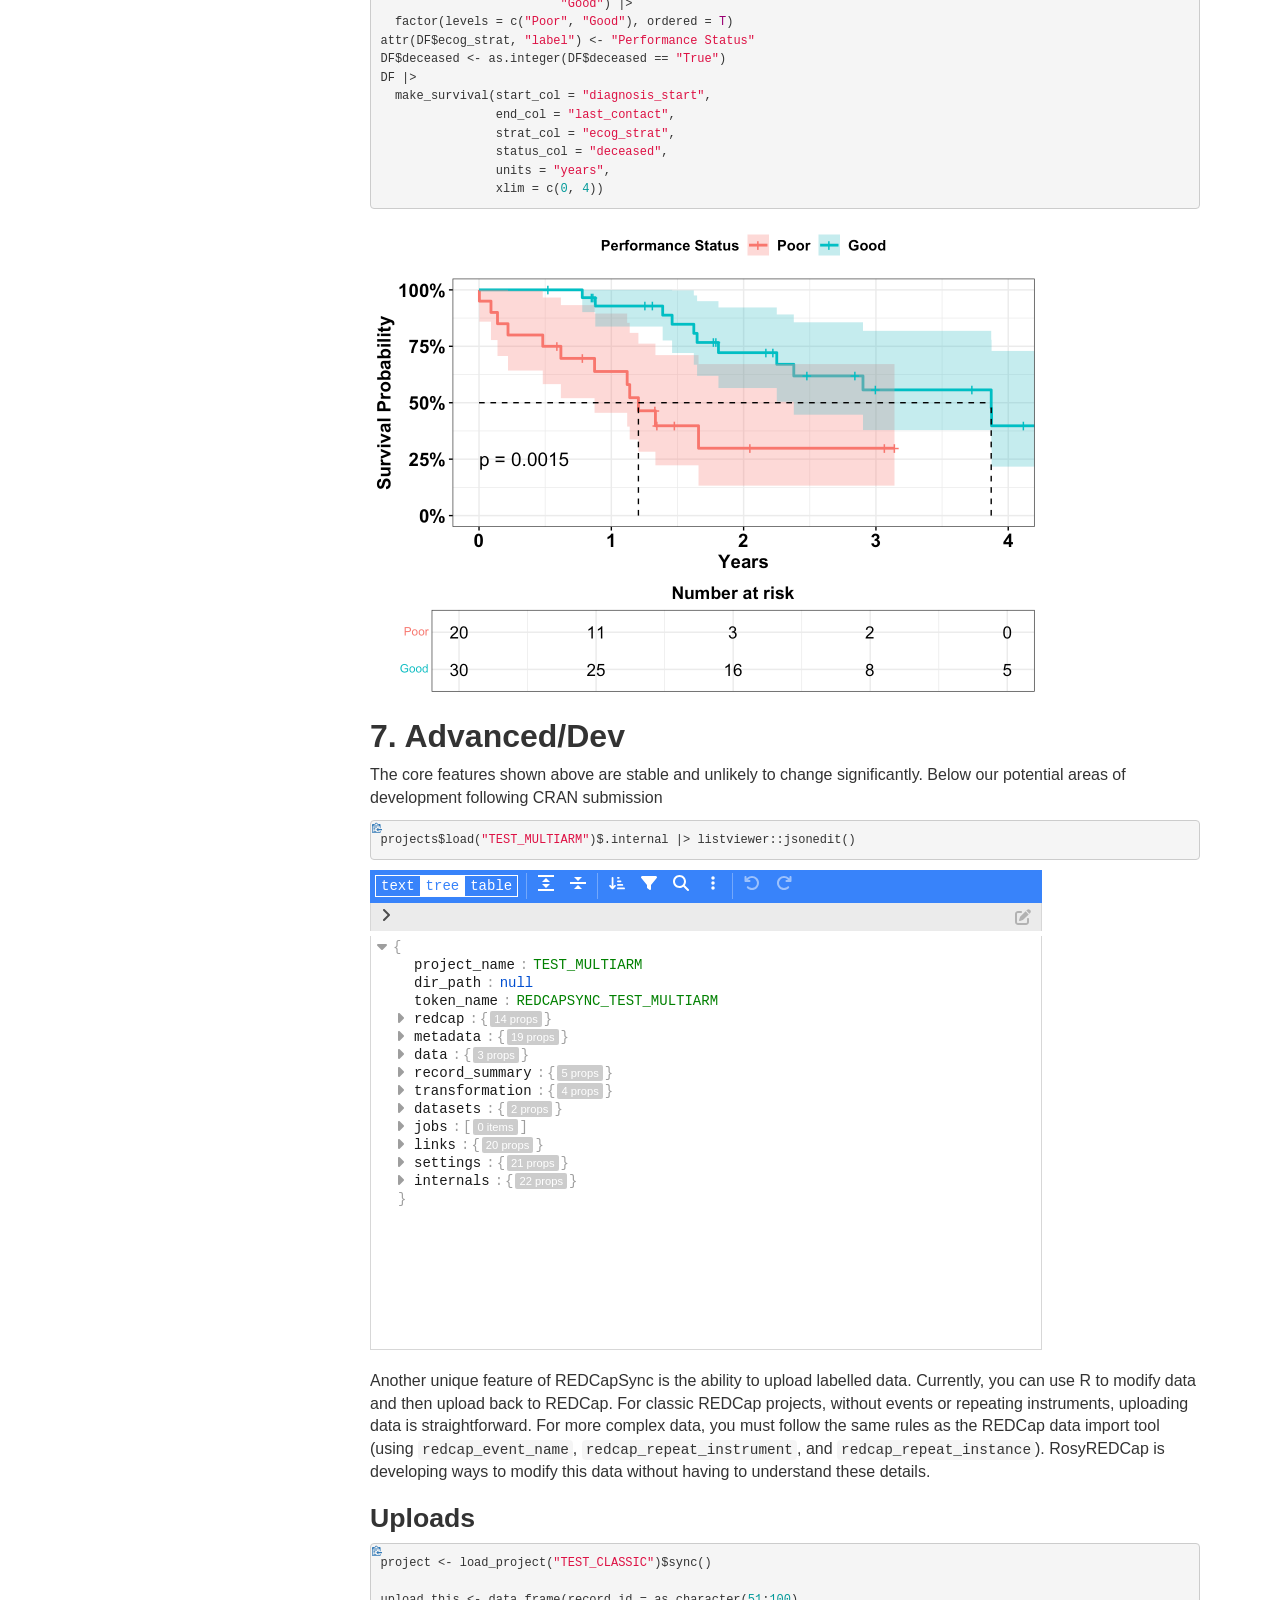
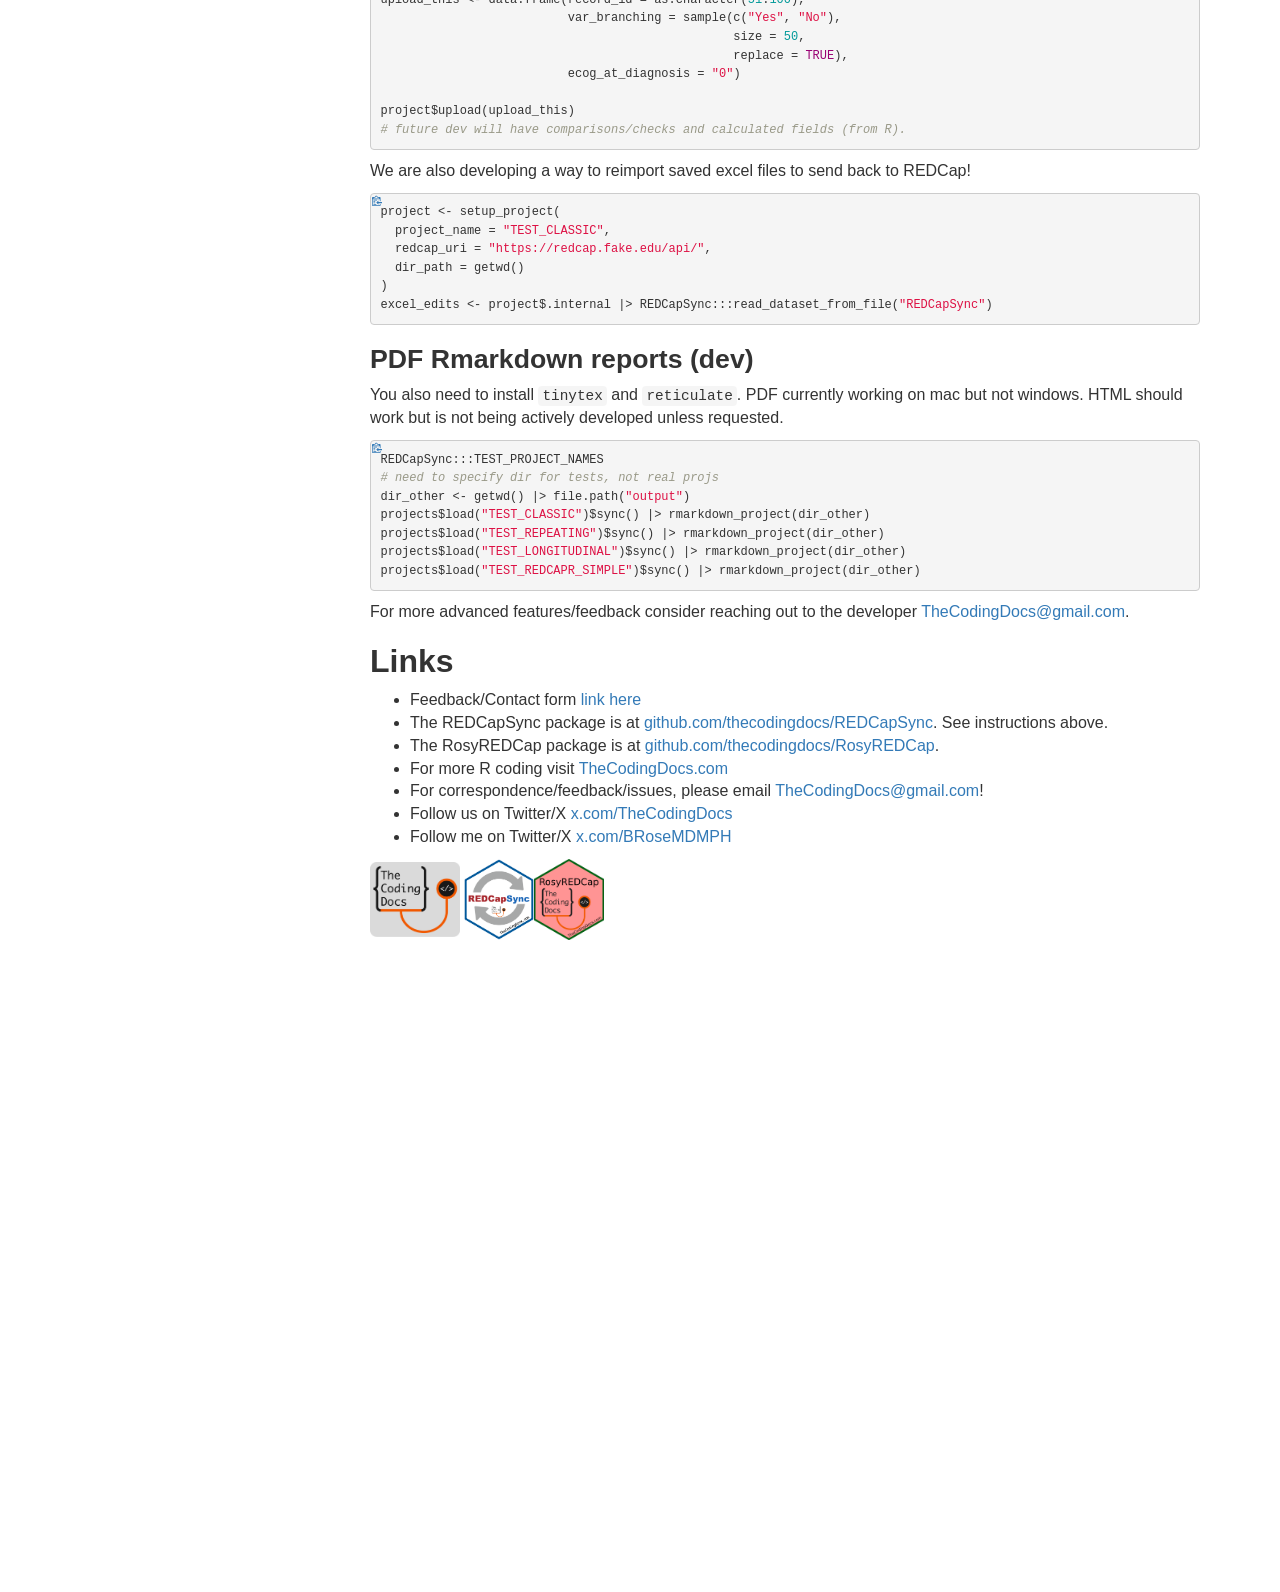
